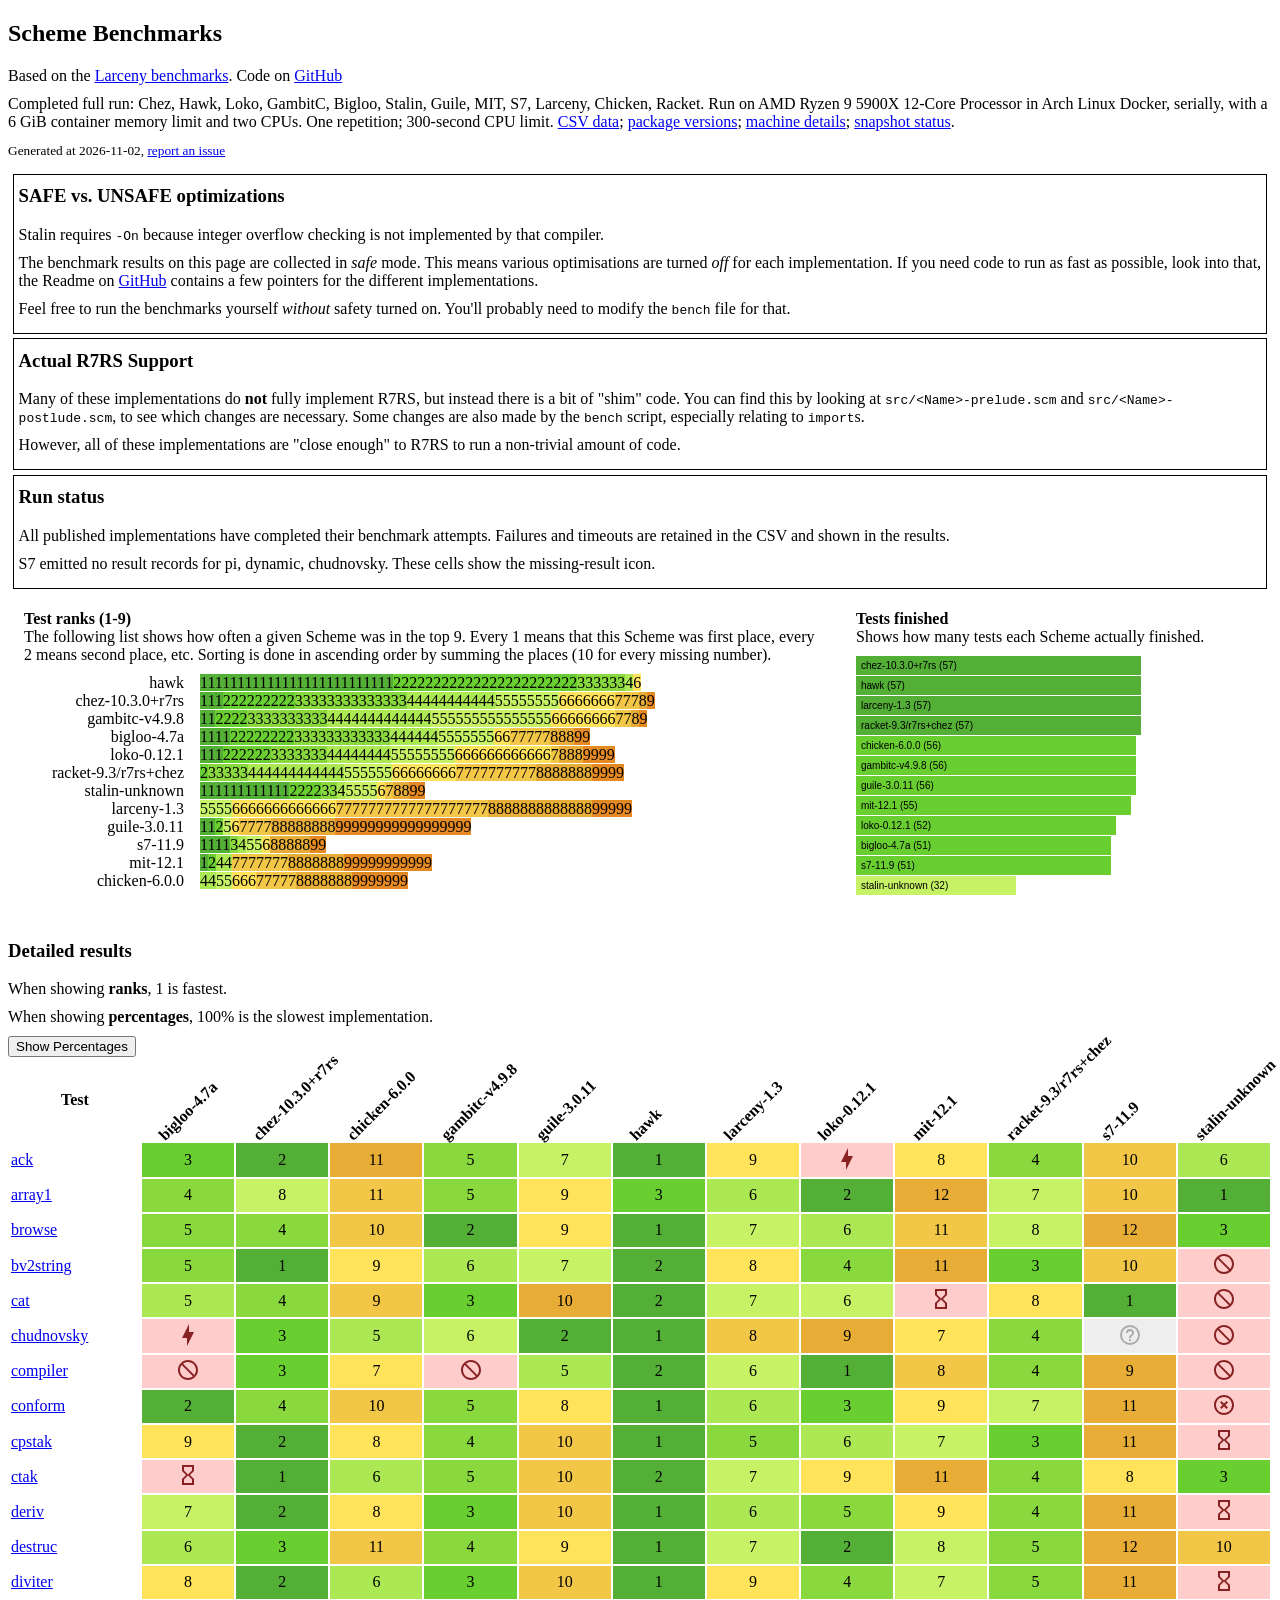
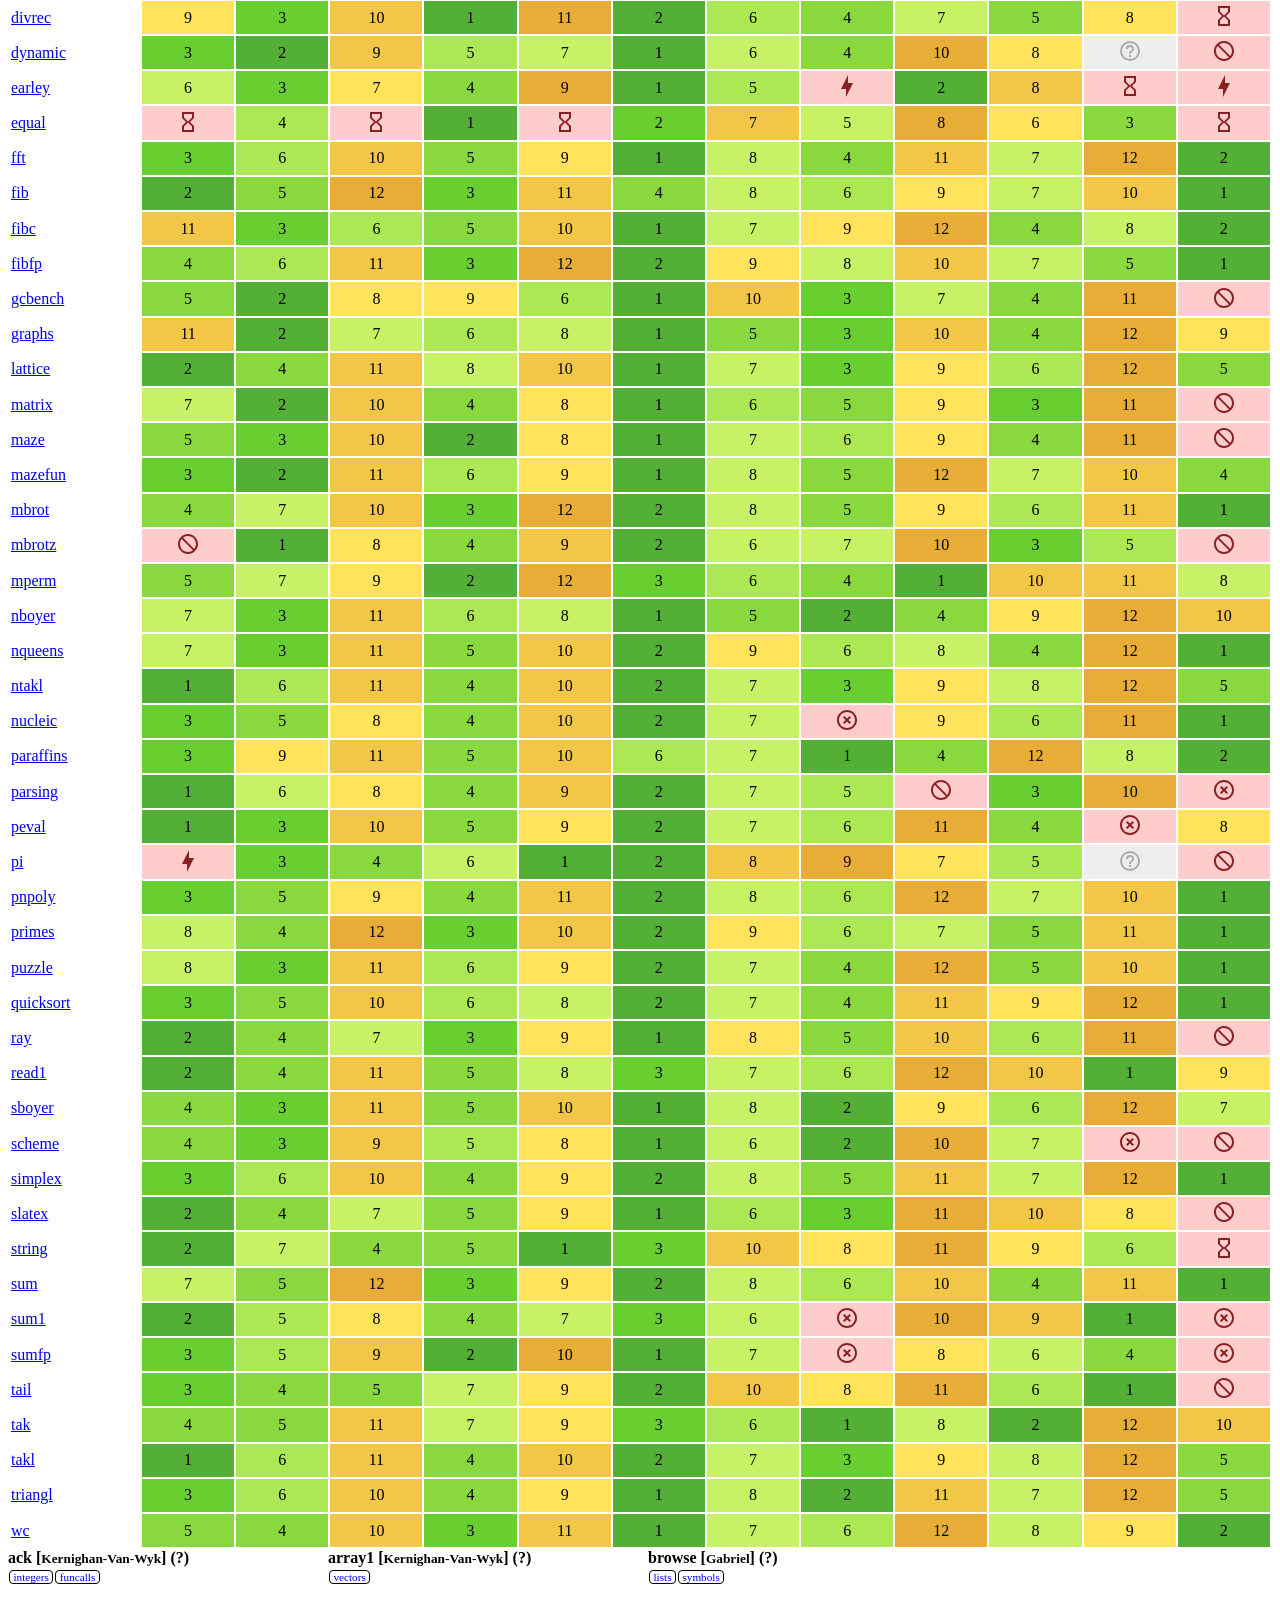
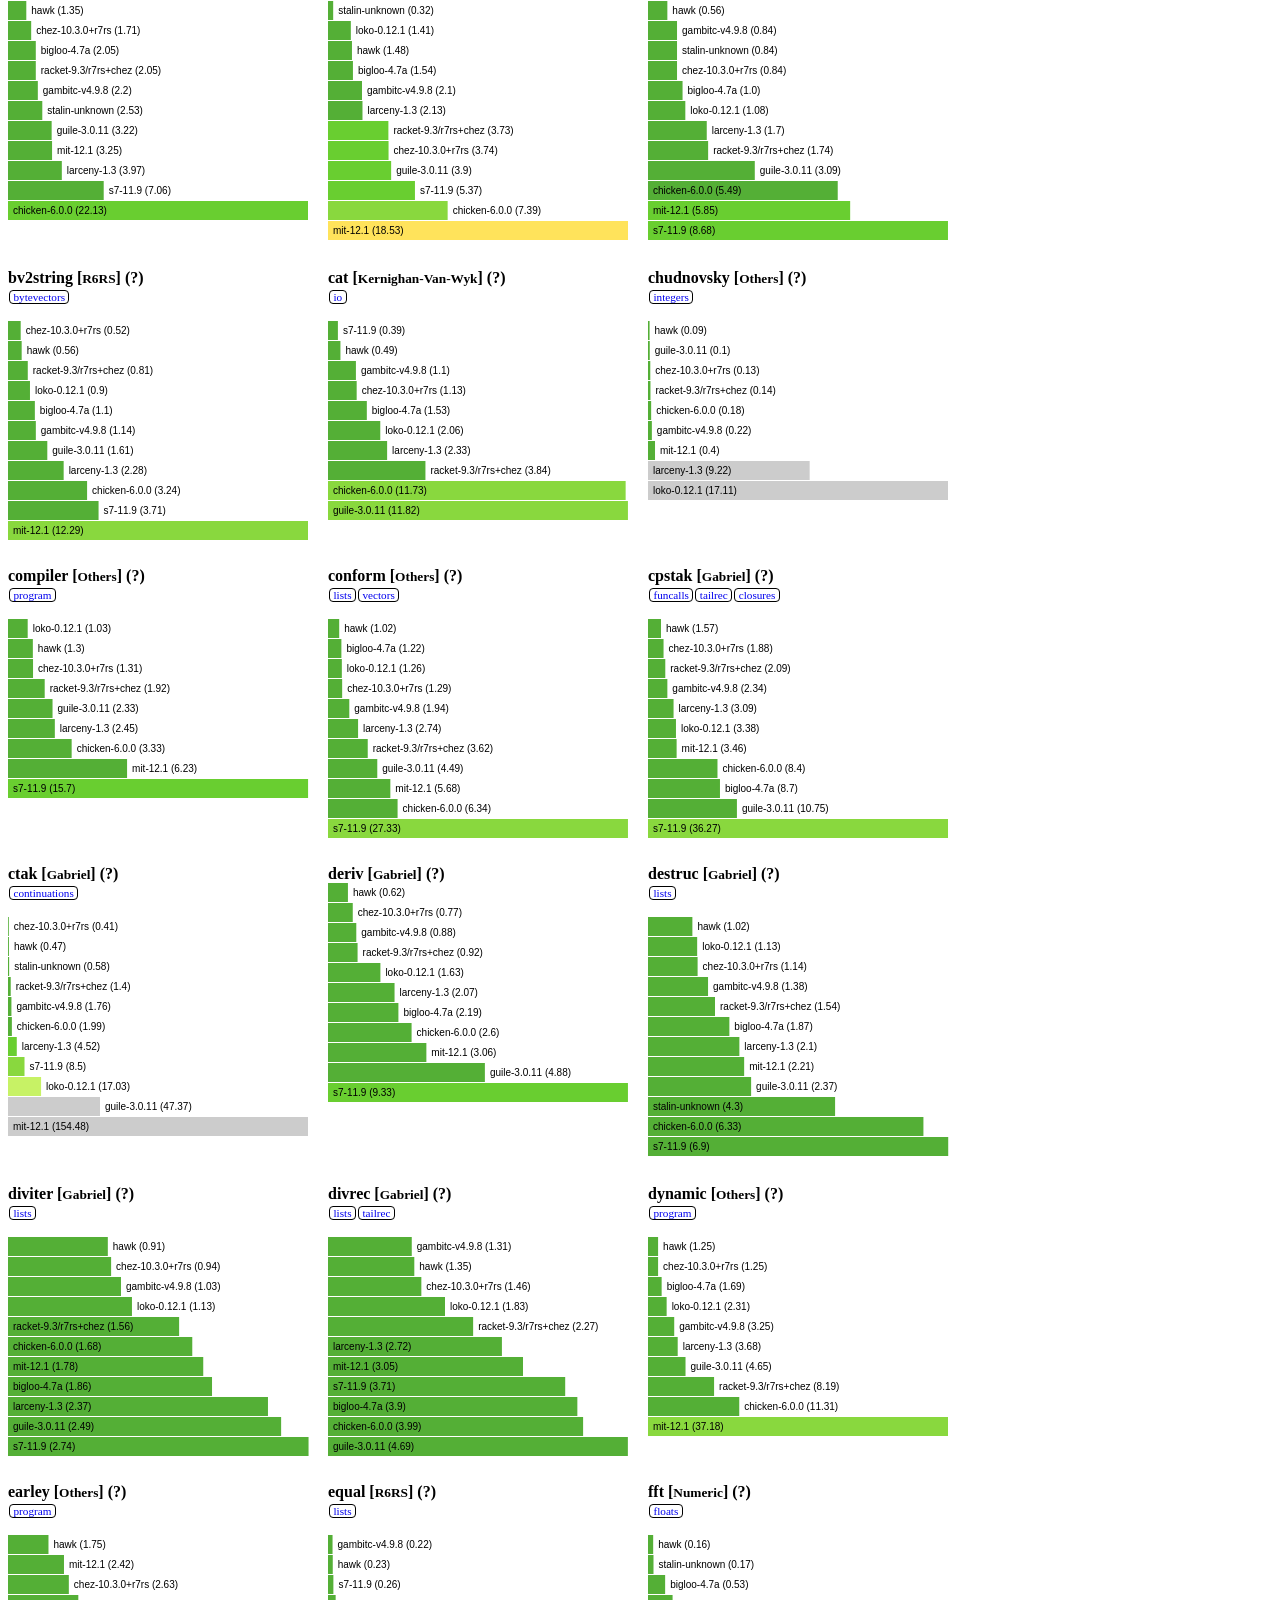
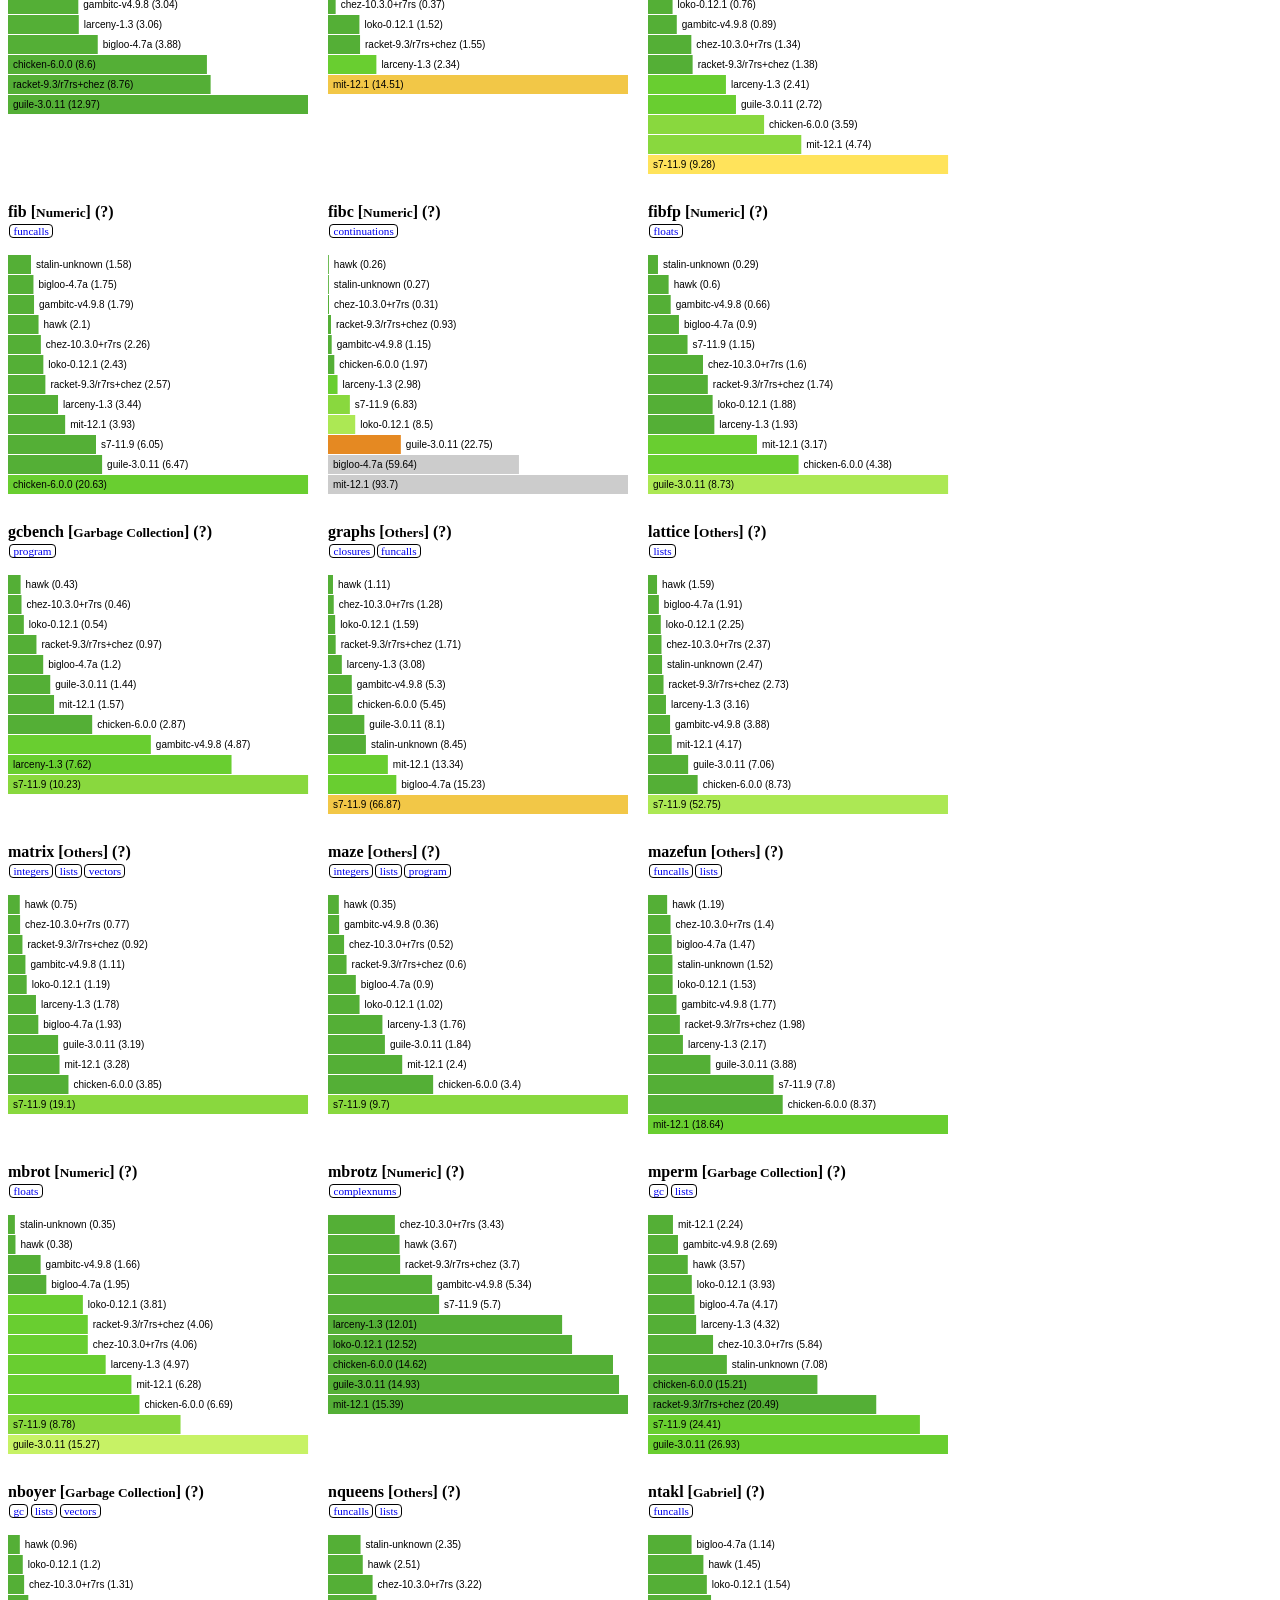
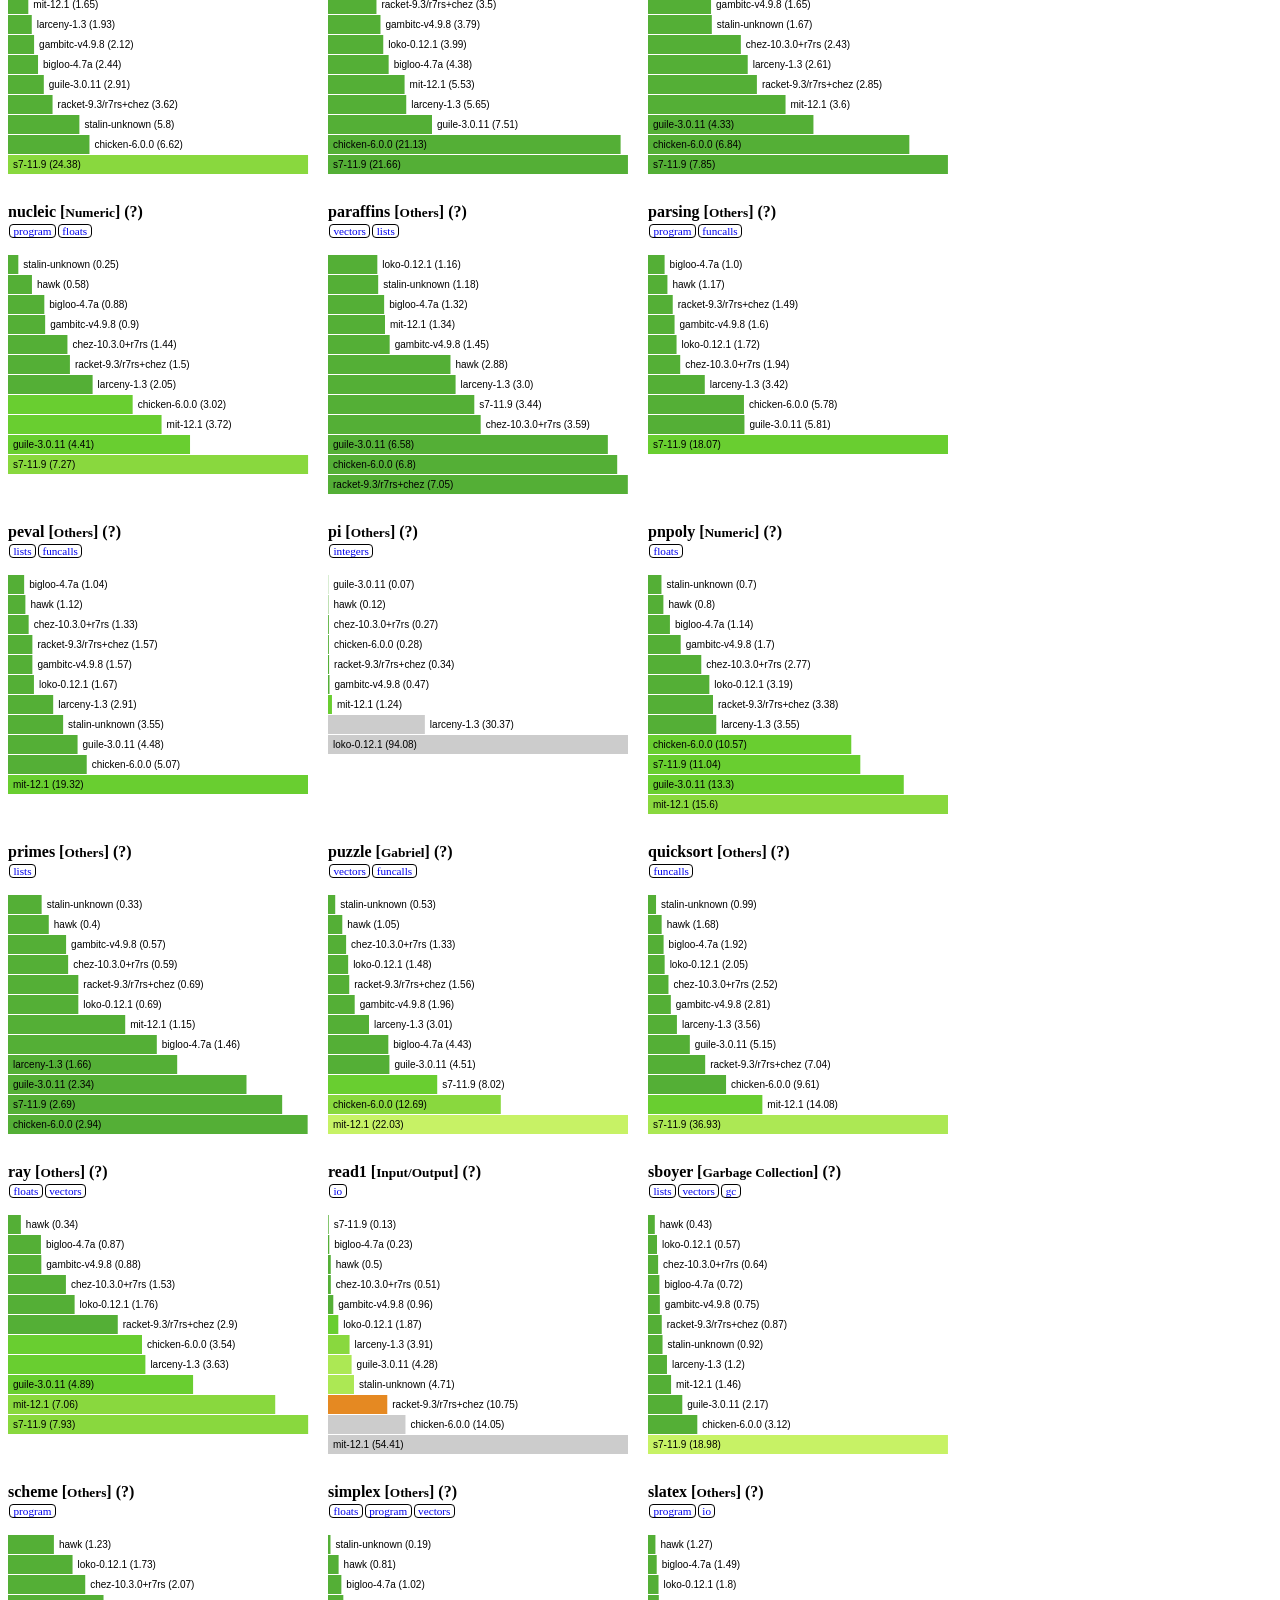
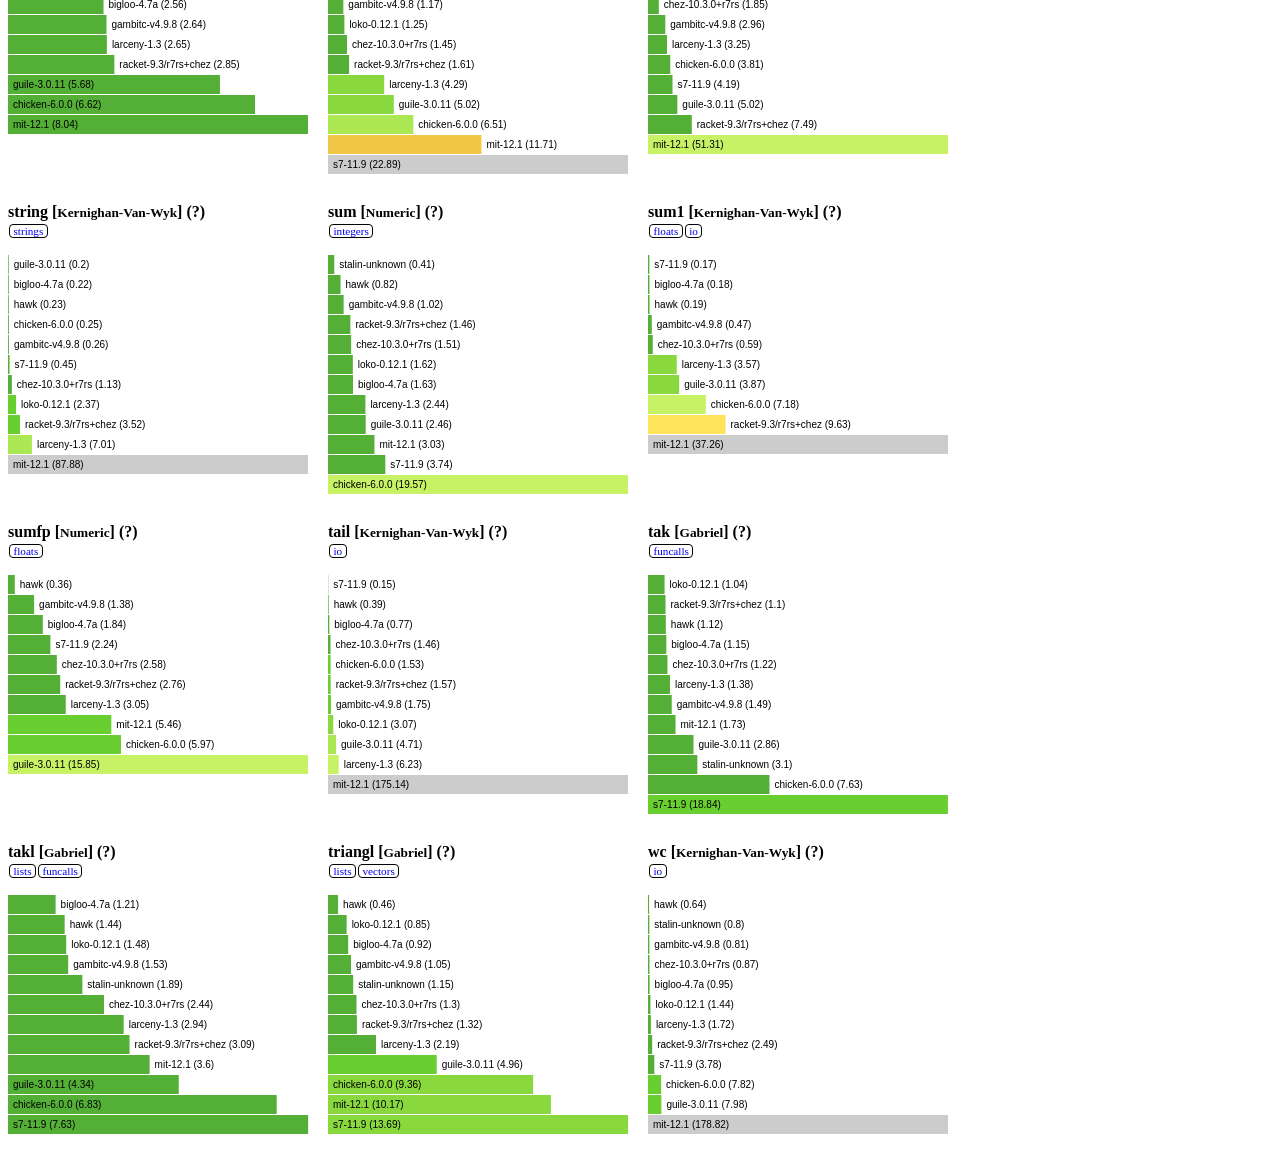
==== index.html @ 6c94815c "Publish twelve-Scheme benchmark results" ====
<!DOCTYPE html>
<html>
<head>
<meta charset="utf-8"/>
<link rel="stylesheet" href="assets/mdi/status-icons.css" type="text/css">
<script>
</script>
<style>
.mdi {
  font-size: 150%;
}
.crashed, .compileerror, .ulimitkilled, .incorrect {
  color: #822;
  background-color: #fcc;
}
.unknown {
  background-color: #eeeeee;
  color: #aaaaaa;
}
th.name {
  width: 8em;
  height: 5em;
}
div.scheme {
  white-space: nowrap;
  text-align: left;
  width: 10em;
  transform-origin: left bottom;
  transform: translate(25px, 35px) rotate(315deg);
}
td.box {
  text-align: center;
  padding: 3px;
  margin: 4px;
  width: 2em;
  min-width: 2em;
  height: 1.7em;
  min-height: 1.7em;
}
table {
  table-layout: fixed;
  width: 100%;
  min-width: 1024px;
}
.sep {
  color: #666;
}
.tags {
  list-style-type: none;
  padding: 0;
  margin: 0;
  margin-bottom: 1em;
}
.tags > li {
  font-size: 70%;
  border: 1px solid black;
  border-radius: 4px;
  display: inline;
  margin: 0.1em;
}
.tags > li:hover {
  background-color: #ddd;
}
.tags > li > a {
  padding: 0.3em;
  text-decoration: none;
}
</style>
</head>
<body>
<h2>Scheme Benchmarks</h3>
<p>Based on the <a href="http://www.larcenists.org/benchmarksGenuineR6Linux.html">Larceny benchmarks</a>. Code on <a href="http://www.github.com/djwatson/r7rs-benchmarks">GitHub</a></p>
<p>Completed full run: Chez, Hawk, Loko, GambitC, Bigloo, Stalin, Guile, MIT, S7, Larceny, Chicken, Racket. Run on AMD Ryzen 9 5900X 12-Core Processor in Arch Linux Docker, serially, with a 6 GiB container memory limit and two CPUs. One repetition; 300-second CPU limit. <a href="all.csv">CSV data</a>; <a href="packages.txt">package versions</a>; <a href="machine.txt">machine details</a>; <a href="status.json">snapshot status</a>.</p>
<p><small>Generated at 2026-11-02, <a href="https://github.com/djwatson/r7rs-benchmarks/issues">report an issue</a></small></p>
<div class="boxed">
<h3>SAFE vs. UNSAFE optimizations</h3><p>Stalin requires <code>-On</code> because integer overflow checking is not implemented by that compiler.</p>
<p>The benchmark results on this page are collected in <em>safe</em> mode. This means various optimisations are turned <em>off</em> for each implementation. If you need code to run as fast as possible, look into that, the Readme on <a href="http://www.github.com/djwatson/r7rs-benchmarks">GitHub</a> contains a few pointers for the different implementations.</p>
<p>Feel free to run the benchmarks yourself <em>without</em> safety turned on. You'll probably need to modify the <code>bench</code> file for that.</p>
</div>
<div class="boxed">
<h3>Actual R7RS Support</h3>
<p>Many of these implementations do <strong>not</strong> fully implement R7RS, but instead there is a bit of "shim" code. You can find this by looking at <code>src/&lt;Name&gt;-prelude.scm</code> and <code>src/&lt;Name&gt;-postlude.scm</code>, to see which changes are necessary. Some changes are also made by the <code>bench</code> script, especially relating to <code>import</code>s.</p>
<p>However, all of these implementations are "close enough" to R7RS to run a non-trivial amount of code.</p>
</div>
<div class="boxed">
<h3>Run status</h3><p>All published implementations have completed their benchmark attempts. Failures and timeouts are retained in the CSV and shown in the results.</p><p>S7 emitted no result records for pi, dynamic, chudnovsky. These cells show the missing-result icon.</p></div>
<style>
.boxed {
  margin: 0.3em;
  padding: 0.3em;
  border: 1px solid black;
}
.boxed > h3 {
  margin-top: 0.3em;
}
p { margin: 0; }
[hidden] { display: none !important; }
.tags a[aria-current] { font-weight: bold; }
div.testrun {
  display: block;
}
div.testruns {
  display: flex;
  flex-direction: row;
  flex-wrap: wrap;
}
.testrun > h4 {
}
h4,h5 {
  padding: 0; margin: 0;
}
.chart rect {
  fill: steelblue;
}
p {
  padding-bottom: 10px;
}
.chart text {
  fill: black;
  font: 10px sans-serif;
//  text-anchor: end;
}
.ranks {
float:left;
padding: 1em;
max-width: 50em;
}
.finished {
float:left;
padding: 1em;
}
.speed-rank {
clear:both;
}
.ranks .name {
display: inline-block;
width: 10em;
text-align: right;
margin-right: 1em;
}
.rank1 { background-color: #54af36; }
.rank2 { background-color: #69ce30; }
.rank3 { background-color: #89d83e; }
.rank4 { background-color: #ace854; }
.rank5 { background-color: #c7f265; }
.rank6 { background-color: #ffe35b; }
.rank7 { background-color: #f2c747; }
.rank8 { background-color: #e8ad37; }
.rank9 { background-color: #e58922; }

</style><div class="ranks"><h4>Test ranks (1-9)</h4><p>The following list shows how often a given Scheme was in the top 9. Every 1 means that this Scheme was first place, every 2 means second place, etc. Sorting is done in ascending order by summing the places (10 for every missing number).</p><div><span class="name">hawk</span><span><span class="rank1">1</span><span class="rank1">1</span><span class="rank1">1</span><span class="rank1">1</span><span class="rank1">1</span><span class="rank1">1</span><span class="rank1">1</span><span class="rank1">1</span><span class="rank1">1</span><span class="rank1">1</span><span class="rank1">1</span><span class="rank1">1</span><span class="rank1">1</span><span class="rank1">1</span><span class="rank1">1</span><span class="rank1">1</span><span class="rank1">1</span><span class="rank1">1</span><span class="rank1">1</span><span class="rank1">1</span><span class="rank1">1</span><span class="rank1">1</span><span class="rank1">1</span><span class="rank1">1</span><span class="rank1">1</span><span class="rank1">1</span><span class="rank2">2</span><span class="rank2">2</span><span class="rank2">2</span><span class="rank2">2</span><span class="rank2">2</span><span class="rank2">2</span><span class="rank2">2</span><span class="rank2">2</span><span class="rank2">2</span><span class="rank2">2</span><span class="rank2">2</span><span class="rank2">2</span><span class="rank2">2</span><span class="rank2">2</span><span class="rank2">2</span><span class="rank2">2</span><span class="rank2">2</span><span class="rank2">2</span><span class="rank2">2</span><span class="rank2">2</span><span class="rank2">2</span><span class="rank2">2</span><span class="rank2">2</span><span class="rank3">3</span><span class="rank3">3</span><span class="rank3">3</span><span class="rank3">3</span><span class="rank3">3</span><span class="rank3">3</span><span class="rank4">4</span><span class="rank6">6</span></span></div><div><span class="name">chez-10.3.0+r7rs</span><span><span class="rank1">1</span><span class="rank1">1</span><span class="rank1">1</span><span class="rank2">2</span><span class="rank2">2</span><span class="rank2">2</span><span class="rank2">2</span><span class="rank2">2</span><span class="rank2">2</span><span class="rank2">2</span><span class="rank2">2</span><span class="rank2">2</span><span class="rank3">3</span><span class="rank3">3</span><span class="rank3">3</span><span class="rank3">3</span><span class="rank3">3</span><span class="rank3">3</span><span class="rank3">3</span><span class="rank3">3</span><span class="rank3">3</span><span class="rank3">3</span><span class="rank3">3</span><span class="rank3">3</span><span class="rank3">3</span><span class="rank3">3</span><span class="rank4">4</span><span class="rank4">4</span><span class="rank4">4</span><span class="rank4">4</span><span class="rank4">4</span><span class="rank4">4</span><span class="rank4">4</span><span class="rank4">4</span><span class="rank4">4</span><span class="rank4">4</span><span class="rank4">4</span><span class="rank5">5</span><span class="rank5">5</span><span class="rank5">5</span><span class="rank5">5</span><span class="rank5">5</span><span class="rank5">5</span><span class="rank5">5</span><span class="rank5">5</span><span class="rank6">6</span><span class="rank6">6</span><span class="rank6">6</span><span class="rank6">6</span><span class="rank6">6</span><span class="rank6">6</span><span class="rank6">6</span><span class="rank7">7</span><span class="rank7">7</span><span class="rank7">7</span><span class="rank8">8</span><span class="rank9">9</span></span></div><div><span class="name">gambitc-v4.9.8</span><span><span class="rank1">1</span><span class="rank1">1</span><span class="rank2">2</span><span class="rank2">2</span><span class="rank2">2</span><span class="rank2">2</span><span class="rank3">3</span><span class="rank3">3</span><span class="rank3">3</span><span class="rank3">3</span><span class="rank3">3</span><span class="rank3">3</span><span class="rank3">3</span><span class="rank3">3</span><span class="rank3">3</span><span class="rank3">3</span><span class="rank4">4</span><span class="rank4">4</span><span class="rank4">4</span><span class="rank4">4</span><span class="rank4">4</span><span class="rank4">4</span><span class="rank4">4</span><span class="rank4">4</span><span class="rank4">4</span><span class="rank4">4</span><span class="rank4">4</span><span class="rank4">4</span><span class="rank4">4</span><span class="rank5">5</span><span class="rank5">5</span><span class="rank5">5</span><span class="rank5">5</span><span class="rank5">5</span><span class="rank5">5</span><span class="rank5">5</span><span class="rank5">5</span><span class="rank5">5</span><span class="rank5">5</span><span class="rank5">5</span><span class="rank5">5</span><span class="rank5">5</span><span class="rank5">5</span><span class="rank5">5</span><span class="rank6">6</span><span class="rank6">6</span><span class="rank6">6</span><span class="rank6">6</span><span class="rank6">6</span><span class="rank6">6</span><span class="rank6">6</span><span class="rank6">6</span><span class="rank7">7</span><span class="rank7">7</span><span class="rank8">8</span><span class="rank9">9</span></span></div><div><span class="name">bigloo-4.7a</span><span><span class="rank1">1</span><span class="rank1">1</span><span class="rank1">1</span><span class="rank1">1</span><span class="rank2">2</span><span class="rank2">2</span><span class="rank2">2</span><span class="rank2">2</span><span class="rank2">2</span><span class="rank2">2</span><span class="rank2">2</span><span class="rank2">2</span><span class="rank3">3</span><span class="rank3">3</span><span class="rank3">3</span><span class="rank3">3</span><span class="rank3">3</span><span class="rank3">3</span><span class="rank3">3</span><span class="rank3">3</span><span class="rank3">3</span><span class="rank3">3</span><span class="rank3">3</span><span class="rank3">3</span><span class="rank4">4</span><span class="rank4">4</span><span class="rank4">4</span><span class="rank4">4</span><span class="rank4">4</span><span class="rank4">4</span><span class="rank5">5</span><span class="rank5">5</span><span class="rank5">5</span><span class="rank5">5</span><span class="rank5">5</span><span class="rank5">5</span><span class="rank5">5</span><span class="rank6">6</span><span class="rank6">6</span><span class="rank7">7</span><span class="rank7">7</span><span class="rank7">7</span><span class="rank7">7</span><span class="rank7">7</span><span class="rank8">8</span><span class="rank8">8</span><span class="rank8">8</span><span class="rank9">9</span><span class="rank9">9</span></span></div><div><span class="name">loko-0.12.1</span><span><span class="rank1">1</span><span class="rank1">1</span><span class="rank1">1</span><span class="rank2">2</span><span class="rank2">2</span><span class="rank2">2</span><span class="rank2">2</span><span class="rank2">2</span><span class="rank2">2</span><span class="rank3">3</span><span class="rank3">3</span><span class="rank3">3</span><span class="rank3">3</span><span class="rank3">3</span><span class="rank3">3</span><span class="rank3">3</span><span class="rank4">4</span><span class="rank4">4</span><span class="rank4">4</span><span class="rank4">4</span><span class="rank4">4</span><span class="rank4">4</span><span class="rank4">4</span><span class="rank4">4</span><span class="rank5">5</span><span class="rank5">5</span><span class="rank5">5</span><span class="rank5">5</span><span class="rank5">5</span><span class="rank5">5</span><span class="rank5">5</span><span class="rank5">5</span><span class="rank6">6</span><span class="rank6">6</span><span class="rank6">6</span><span class="rank6">6</span><span class="rank6">6</span><span class="rank6">6</span><span class="rank6">6</span><span class="rank6">6</span><span class="rank6">6</span><span class="rank6">6</span><span class="rank6">6</span><span class="rank6">6</span><span class="rank7">7</span><span class="rank8">8</span><span class="rank8">8</span><span class="rank8">8</span><span class="rank9">9</span><span class="rank9">9</span><span class="rank9">9</span><span class="rank9">9</span></span></div><div><span class="name">racket-9.3/r7rs+chez</span><span><span class="rank2">2</span><span class="rank3">3</span><span class="rank3">3</span><span class="rank3">3</span><span class="rank3">3</span><span class="rank3">3</span><span class="rank4">4</span><span class="rank4">4</span><span class="rank4">4</span><span class="rank4">4</span><span class="rank4">4</span><span class="rank4">4</span><span class="rank4">4</span><span class="rank4">4</span><span class="rank4">4</span><span class="rank4">4</span><span class="rank4">4</span><span class="rank4">4</span><span class="rank5">5</span><span class="rank5">5</span><span class="rank5">5</span><span class="rank5">5</span><span class="rank5">5</span><span class="rank5">5</span><span class="rank6">6</span><span class="rank6">6</span><span class="rank6">6</span><span class="rank6">6</span><span class="rank6">6</span><span class="rank6">6</span><span class="rank6">6</span><span class="rank6">6</span><span class="rank7">7</span><span class="rank7">7</span><span class="rank7">7</span><span class="rank7">7</span><span class="rank7">7</span><span class="rank7">7</span><span class="rank7">7</span><span class="rank7">7</span><span class="rank7">7</span><span class="rank7">7</span><span class="rank8">8</span><span class="rank8">8</span><span class="rank8">8</span><span class="rank8">8</span><span class="rank8">8</span><span class="rank8">8</span><span class="rank8">8</span><span class="rank9">9</span><span class="rank9">9</span><span class="rank9">9</span><span class="rank9">9</span></span></div><div><span class="name">stalin-unknown</span><span><span class="rank1">1</span><span class="rank1">1</span><span class="rank1">1</span><span class="rank1">1</span><span class="rank1">1</span><span class="rank1">1</span><span class="rank1">1</span><span class="rank1">1</span><span class="rank1">1</span><span class="rank1">1</span><span class="rank1">1</span><span class="rank1">1</span><span class="rank2">2</span><span class="rank2">2</span><span class="rank2">2</span><span class="rank2">2</span><span class="rank3">3</span><span class="rank3">3</span><span class="rank4">4</span><span class="rank5">5</span><span class="rank5">5</span><span class="rank5">5</span><span class="rank5">5</span><span class="rank6">6</span><span class="rank7">7</span><span class="rank8">8</span><span class="rank8">8</span><span class="rank9">9</span><span class="rank9">9</span></span></div><div><span class="name">larceny-1.3</span><span><span class="rank5">5</span><span class="rank5">5</span><span class="rank5">5</span><span class="rank5">5</span><span class="rank6">6</span><span class="rank6">6</span><span class="rank6">6</span><span class="rank6">6</span><span class="rank6">6</span><span class="rank6">6</span><span class="rank6">6</span><span class="rank6">6</span><span class="rank6">6</span><span class="rank6">6</span><span class="rank6">6</span><span class="rank6">6</span><span class="rank6">6</span><span class="rank7">7</span><span class="rank7">7</span><span class="rank7">7</span><span class="rank7">7</span><span class="rank7">7</span><span class="rank7">7</span><span class="rank7">7</span><span class="rank7">7</span><span class="rank7">7</span><span class="rank7">7</span><span class="rank7">7</span><span class="rank7">7</span><span class="rank7">7</span><span class="rank7">7</span><span class="rank7">7</span><span class="rank7">7</span><span class="rank7">7</span><span class="rank7">7</span><span class="rank7">7</span><span class="rank8">8</span><span class="rank8">8</span><span class="rank8">8</span><span class="rank8">8</span><span class="rank8">8</span><span class="rank8">8</span><span class="rank8">8</span><span class="rank8">8</span><span class="rank8">8</span><span class="rank8">8</span><span class="rank8">8</span><span class="rank8">8</span><span class="rank8">8</span><span class="rank9">9</span><span class="rank9">9</span><span class="rank9">9</span><span class="rank9">9</span><span class="rank9">9</span></span></div><div><span class="name">guile-3.0.11</span><span><span class="rank1">1</span><span class="rank1">1</span><span class="rank2">2</span><span class="rank5">5</span><span class="rank6">6</span><span class="rank7">7</span><span class="rank7">7</span><span class="rank7">7</span><span class="rank7">7</span><span class="rank8">8</span><span class="rank8">8</span><span class="rank8">8</span><span class="rank8">8</span><span class="rank8">8</span><span class="rank8">8</span><span class="rank8">8</span><span class="rank8">8</span><span class="rank9">9</span><span class="rank9">9</span><span class="rank9">9</span><span class="rank9">9</span><span class="rank9">9</span><span class="rank9">9</span><span class="rank9">9</span><span class="rank9">9</span><span class="rank9">9</span><span class="rank9">9</span><span class="rank9">9</span><span class="rank9">9</span><span class="rank9">9</span><span class="rank9">9</span><span class="rank9">9</span><span class="rank9">9</span><span class="rank9">9</span></span></div><div><span class="name">s7-11.9</span><span><span class="rank1">1</span><span class="rank1">1</span><span class="rank1">1</span><span class="rank1">1</span><span class="rank3">3</span><span class="rank4">4</span><span class="rank5">5</span><span class="rank5">5</span><span class="rank6">6</span><span class="rank8">8</span><span class="rank8">8</span><span class="rank8">8</span><span class="rank8">8</span><span class="rank8">8</span><span class="rank9">9</span><span class="rank9">9</span></span></div><div><span class="name">mit-12.1</span><span><span class="rank1">1</span><span class="rank2">2</span><span class="rank4">4</span><span class="rank4">4</span><span class="rank7">7</span><span class="rank7">7</span><span class="rank7">7</span><span class="rank7">7</span><span class="rank7">7</span><span class="rank7">7</span><span class="rank7">7</span><span class="rank8">8</span><span class="rank8">8</span><span class="rank8">8</span><span class="rank8">8</span><span class="rank8">8</span><span class="rank8">8</span><span class="rank8">8</span><span class="rank9">9</span><span class="rank9">9</span><span class="rank9">9</span><span class="rank9">9</span><span class="rank9">9</span><span class="rank9">9</span><span class="rank9">9</span><span class="rank9">9</span><span class="rank9">9</span><span class="rank9">9</span><span class="rank9">9</span></span></div><div><span class="name">chicken-6.0.0</span><span><span class="rank4">4</span><span class="rank4">4</span><span class="rank5">5</span><span class="rank5">5</span><span class="rank6">6</span><span class="rank6">6</span><span class="rank6">6</span><span class="rank7">7</span><span class="rank7">7</span><span class="rank7">7</span><span class="rank7">7</span><span class="rank7">7</span><span class="rank8">8</span><span class="rank8">8</span><span class="rank8">8</span><span class="rank8">8</span><span class="rank8">8</span><span class="rank8">8</span><span class="rank8">8</span><span class="rank9">9</span><span class="rank9">9</span><span class="rank9">9</span><span class="rank9">9</span><span class="rank9">9</span><span class="rank9">9</span><span class="rank9">9</span></span></div></div><div class="finished"><h4>Tests finished</h4><p>Shows how many tests each Scheme actually finished.</p><svg class="chart" width="300" height="264"><g transform="translate(0,0)"><rect width="285" height="19" style="fill:#54af36"></rect><text x="5" y="9.5" dy=".35em">chez-10.3.0+r7rs (57)</text></g><g transform="translate(0,20)"><rect width="285" height="19" style="fill:#54af36"></rect><text x="5" y="9.5" dy=".35em">hawk (57)</text></g><g transform="translate(0,40)"><rect width="285" height="19" style="fill:#54af36"></rect><text x="5" y="9.5" dy=".35em">larceny-1.3 (57)</text></g><g transform="translate(0,60)"><rect width="285" height="19" style="fill:#54af36"></rect><text x="5" y="9.5" dy=".35em">racket-9.3/r7rs+chez (57)</text></g><g transform="translate(0,80)"><rect width="280" height="19" style="fill:#69ce30"></rect><text x="5" y="9.5" dy=".35em">chicken-6.0.0 (56)</text></g><g transform="translate(0,100)"><rect width="280" height="19" style="fill:#69ce30"></rect><text x="5" y="9.5" dy=".35em">gambitc-v4.9.8 (56)</text></g><g transform="translate(0,120)"><rect width="280" height="19" style="fill:#69ce30"></rect><text x="5" y="9.5" dy=".35em">guile-3.0.11 (56)</text></g><g transform="translate(0,140)"><rect width="275" height="19" style="fill:#69ce30"></rect><text x="5" y="9.5" dy=".35em">mit-12.1 (55)</text></g><g transform="translate(0,160)"><rect width="260" height="19" style="fill:#69ce30"></rect><text x="5" y="9.5" dy=".35em">loko-0.12.1 (52)</text></g><g transform="translate(0,180)"><rect width="255" height="19" style="fill:#69ce30"></rect><text x="5" y="9.5" dy=".35em">bigloo-4.7a (51)</text></g><g transform="translate(0,200)"><rect width="255" height="19" style="fill:#69ce30"></rect><text x="5" y="9.5" dy=".35em">s7-11.9 (51)</text></g><g transform="translate(0,220)"><rect width="160" height="19" style="fill:#c7f265"></rect><text x="5" y="9.5" dy=".35em">stalin-unknown (32)</text></g></svg></div><div class="speed-rank"><h3>Detailed results</h3><p>When showing <strong>ranks</strong>, 1 is fastest.</p><p>When showing <strong>percentages</strong>, 100% is the slowest implementation.</p><button id="rankpercent">Show Percentages</button><table><thead><tr><th class="name">Test</th><th><div class="scheme"><span title="bigloo-4.7a">bigloo-4.7a</span></div></th><th><div class="scheme"><span title="chez-10.3.0+r7rs">chez-10.3.0+r7rs</span></div></th><th><div class="scheme"><span title="chicken-6.0.0">chicken-6.0.0</span></div></th><th><div class="scheme"><span title="gambitc-v4.9.8">gambitc-v4.9.8</span></div></th><th><div class="scheme"><span title="guile-3.0.11">guile-3.0.11</span></div></th><th><div class="scheme"><span title="hawk">hawk</span></div></th><th><div class="scheme"><span title="larceny-1.3">larceny-1.3</span></div></th><th><div class="scheme"><span title="loko-0.12.1">loko-0.12.1</span></div></th><th><div class="scheme"><span title="mit-12.1">mit-12.1</span></div></th><th><div class="scheme"><span title="racket-9.3/r7rs+chez">racket-9.3/r7rs+chez</span></div></th><th><div class="scheme"><span title="s7-11.9">s7-11.9</span></div></th><th><div class="scheme"><span title="stalin-unknown">stalin-unknown</span></div></th></tr></thead><tbody><tr data-tags="integers funcalls"><td><a href="#ack">ack</a></td><td class="box" style="background-color: #69ce30;" title="bigloo-4.7a in test ack&amp;#10;rank 3&amp;#10;9.3% of slowest&amp;#10;151.5% of fastest"><span class="rank">3</span><span class="percent" style="display: none;">9.3%</span>
</td><td class="box" style="background-color: #54af36;" title="chez-10.3.0+r7rs in test ack&amp;#10;rank 2&amp;#10;7.7% of slowest&amp;#10;126.8% of fastest"><span class="rank">2</span><span class="percent" style="display: none;">7.7%</span>
</td><td class="box" style="background-color: #e8ad37;" title="chicken-6.0.0 in test ack&amp;#10;rank 11&amp;#10;100.0% of slowest&amp;#10;1636.6% of fastest"><span class="rank">11</span><span class="percent" style="display: none;">100.0%</span>
</td><td class="box" style="background-color: #89d83e;" title="gambitc-v4.9.8 in test ack&amp;#10;rank 5&amp;#10;9.9% of slowest&amp;#10;162.7% of fastest"><span class="rank">5</span><span class="percent" style="display: none;">9.9%</span>
</td><td class="box" style="background-color: #c7f265;" title="guile-3.0.11 in test ack&amp;#10;rank 7&amp;#10;14.5% of slowest&amp;#10;237.9% of fastest"><span class="rank">7</span><span class="percent" style="display: none;">14.5%</span>
</td><td class="box" style="background-color: #54af36;" title="hawk in test ack&amp;#10;rank 1&amp;#10;6.1% of slowest&amp;#10;100.0% of fastest"><span class="rank">1</span><span class="percent" style="display: none;">6.1%</span>
</td><td class="box" style="background-color: #ffe35b;" title="larceny-1.3 in test ack&amp;#10;rank 9&amp;#10;17.9% of slowest&amp;#10;293.3% of fastest"><span class="rank">9</span><span class="percent" style="display: none;">17.9%</span>
</td><td class="box crashed" title="crashed while running"><span title="crashed while running"><i class="mdi mdi-lightning-bolt"></i></span></td><td class="box" style="background-color: #ffe35b;" title="mit-12.1 in test ack&amp;#10;rank 8&amp;#10;14.7% of slowest&amp;#10;240.3% of fastest"><span class="rank">8</span><span class="percent" style="display: none;">14.7%</span>
</td><td class="box" style="background-color: #89d83e;" title="racket-9.3/r7rs+chez in test ack&amp;#10;rank 4&amp;#10;9.3% of slowest&amp;#10;151.6% of fastest"><span class="rank">4</span><span class="percent" style="display: none;">9.3%</span>
</td><td class="box" style="background-color: #f2c747;" title="s7-11.9 in test ack&amp;#10;rank 10&amp;#10;31.9% of slowest&amp;#10;521.7% of fastest"><span class="rank">10</span><span class="percent" style="display: none;">31.9%</span>
</td><td class="box" style="background-color: #ace854;" title="stalin-unknown in test ack&amp;#10;rank 6&amp;#10;11.4% of slowest&amp;#10;187.0% of fastest"><span class="rank">6</span><span class="percent" style="display: none;">11.4%</span>
</td>
</tr><tr data-tags="vectors"><td><a href="#array1">array1</a></td><td class="box" style="background-color: #89d83e;" title="bigloo-4.7a in test array1&amp;#10;rank 4&amp;#10;8.3% of slowest&amp;#10;480.5% of fastest"><span class="rank">4</span><span class="percent" style="display: none;">8.3%</span>
</td><td class="box" style="background-color: #c7f265;" title="chez-10.3.0+r7rs in test array1&amp;#10;rank 8&amp;#10;20.2% of slowest&amp;#10;1167.4% of fastest"><span class="rank">8</span><span class="percent" style="display: none;">20.2%</span>
</td><td class="box" style="background-color: #f2c747;" title="chicken-6.0.0 in test array1&amp;#10;rank 11&amp;#10;39.9% of slowest&amp;#10;2306.6% of fastest"><span class="rank">11</span><span class="percent" style="display: none;">39.9%</span>
</td><td class="box" style="background-color: #89d83e;" title="gambitc-v4.9.8 in test array1&amp;#10;rank 5&amp;#10;11.3% of slowest&amp;#10;656.1% of fastest"><span class="rank">5</span><span class="percent" style="display: none;">11.3%</span>
</td><td class="box" style="background-color: #ffe35b;" title="guile-3.0.11 in test array1&amp;#10;rank 9&amp;#10;21.0% of slowest&amp;#10;1216.7% of fastest"><span class="rank">9</span><span class="percent" style="display: none;">21.0%</span>
</td><td class="box" style="background-color: #69ce30;" title="hawk in test array1&amp;#10;rank 3&amp;#10;8.0% of slowest&amp;#10;461.0% of fastest"><span class="rank">3</span><span class="percent" style="display: none;">8.0%</span>
</td><td class="box" style="background-color: #ace854;" title="larceny-1.3 in test array1&amp;#10;rank 6&amp;#10;11.5% of slowest&amp;#10;664.6% of fastest"><span class="rank">6</span><span class="percent" style="display: none;">11.5%</span>
</td><td class="box" style="background-color: #54af36;" title="loko-0.12.1 in test array1&amp;#10;rank 2&amp;#10;7.6% of slowest&amp;#10;440.2% of fastest"><span class="rank">2</span><span class="percent" style="display: none;">7.6%</span>
</td><td class="box" style="background-color: #e8ad37;" title="mit-12.1 in test array1&amp;#10;rank 12&amp;#10;100.0% of slowest&amp;#10;5785.0% of fastest"><span class="rank">12</span><span class="percent" style="display: none;">100.0%</span>
</td><td class="box" style="background-color: #c7f265;" title="racket-9.3/r7rs+chez in test array1&amp;#10;rank 7&amp;#10;20.2% of slowest&amp;#10;1165.7% of fastest"><span class="rank">7</span><span class="percent" style="display: none;">20.2%</span>
</td><td class="box" style="background-color: #f2c747;" title="s7-11.9 in test array1&amp;#10;rank 10&amp;#10;29.0% of slowest&amp;#10;1677.4% of fastest"><span class="rank">10</span><span class="percent" style="display: none;">29.0%</span>
</td><td class="box" style="background-color: #54af36;" title="stalin-unknown in test array1&amp;#10;rank 1&amp;#10;1.7% of slowest&amp;#10;100.0% of fastest"><span class="rank">1</span><span class="percent" style="display: none;">1.7%</span>
</td>
</tr><tr data-tags="lists symbols"><td><a href="#browse">browse</a></td><td class="box" style="background-color: #89d83e;" title="bigloo-4.7a in test browse&amp;#10;rank 5&amp;#10;11.5% of slowest&amp;#10;179.5% of fastest"><span class="rank">5</span><span class="percent" style="display: none;">11.5%</span>
</td><td class="box" style="background-color: #89d83e;" title="chez-10.3.0+r7rs in test browse&amp;#10;rank 4&amp;#10;9.7% of slowest&amp;#10;151.7% of fastest"><span class="rank">4</span><span class="percent" style="display: none;">9.7%</span>
</td><td class="box" style="background-color: #f2c747;" title="chicken-6.0.0 in test browse&amp;#10;rank 10&amp;#10;63.3% of slowest&amp;#10;989.0% of fastest"><span class="rank">10</span><span class="percent" style="display: none;">63.3%</span>
</td><td class="box" style="background-color: #54af36;" title="gambitc-v4.9.8 in test browse&amp;#10;rank 2&amp;#10;9.7% of slowest&amp;#10;150.9% of fastest"><span class="rank">2</span><span class="percent" style="display: none;">9.7%</span>
</td><td class="box" style="background-color: #ffe35b;" title="guile-3.0.11 in test browse&amp;#10;rank 9&amp;#10;35.6% of slowest&amp;#10;556.4% of fastest"><span class="rank">9</span><span class="percent" style="display: none;">35.6%</span>
</td><td class="box" style="background-color: #54af36;" title="hawk in test browse&amp;#10;rank 1&amp;#10;6.4% of slowest&amp;#10;100.0% of fastest"><span class="rank">1</span><span class="percent" style="display: none;">6.4%</span>
</td><td class="box" style="background-color: #c7f265;" title="larceny-1.3 in test browse&amp;#10;rank 7&amp;#10;19.5% of slowest&amp;#10;305.5% of fastest"><span class="rank">7</span><span class="percent" style="display: none;">19.5%</span>
</td><td class="box" style="background-color: #ace854;" title="loko-0.12.1 in test browse&amp;#10;rank 6&amp;#10;12.5% of slowest&amp;#10;194.7% of fastest"><span class="rank">6</span><span class="percent" style="display: none;">12.5%</span>
</td><td class="box" style="background-color: #f2c747;" title="mit-12.1 in test browse&amp;#10;rank 11&amp;#10;67.4% of slowest&amp;#10;1053.5% of fastest"><span class="rank">11</span><span class="percent" style="display: none;">67.4%</span>
</td><td class="box" style="background-color: #c7f265;" title="racket-9.3/r7rs+chez in test browse&amp;#10;rank 8&amp;#10;20.0% of slowest&amp;#10;313.0% of fastest"><span class="rank">8</span><span class="percent" style="display: none;">20.0%</span>
</td><td class="box" style="background-color: #e8ad37;" title="s7-11.9 in test browse&amp;#10;rank 12&amp;#10;100.0% of slowest&amp;#10;1563.3% of fastest"><span class="rank">12</span><span class="percent" style="display: none;">100.0%</span>
</td><td class="box" style="background-color: #69ce30;" title="stalin-unknown in test browse&amp;#10;rank 3&amp;#10;9.7% of slowest&amp;#10;151.3% of fastest"><span class="rank">3</span><span class="percent" style="display: none;">9.7%</span>
</td>
</tr><tr data-tags="bytevectors"><td><a href="#bv2string">bv2string</a></td><td class="box" style="background-color: #89d83e;" title="bigloo-4.7a in test bv2string&amp;#10;rank 5&amp;#10;9.0% of slowest&amp;#10;210.1% of fastest"><span class="rank">5</span><span class="percent" style="display: none;">9.0%</span>
</td><td class="box" style="background-color: #54af36;" title="chez-10.3.0+r7rs in test bv2string&amp;#10;rank 1&amp;#10;4.3% of slowest&amp;#10;100.0% of fastest"><span class="rank">1</span><span class="percent" style="display: none;">4.3%</span>
</td><td class="box" style="background-color: #ffe35b;" title="chicken-6.0.0 in test bv2string&amp;#10;rank 9&amp;#10;26.4% of slowest&amp;#10;618.9% of fastest"><span class="rank">9</span><span class="percent" style="display: none;">26.4%</span>
</td><td class="box" style="background-color: #ace854;" title="gambitc-v4.9.8 in test bv2string&amp;#10;rank 6&amp;#10;9.3% of slowest&amp;#10;218.3% of fastest"><span class="rank">6</span><span class="percent" style="display: none;">9.3%</span>
</td><td class="box" style="background-color: #c7f265;" title="guile-3.0.11 in test bv2string&amp;#10;rank 7&amp;#10;13.1% of slowest&amp;#10;308.1% of fastest"><span class="rank">7</span><span class="percent" style="display: none;">13.1%</span>
</td><td class="box" style="background-color: #54af36;" title="hawk in test bv2string&amp;#10;rank 2&amp;#10;4.6% of slowest&amp;#10;107.0% of fastest"><span class="rank">2</span><span class="percent" style="display: none;">4.6%</span>
</td><td class="box" style="background-color: #ffe35b;" title="larceny-1.3 in test bv2string&amp;#10;rank 8&amp;#10;18.6% of slowest&amp;#10;436.0% of fastest"><span class="rank">8</span><span class="percent" style="display: none;">18.6%</span>
</td><td class="box" style="background-color: #89d83e;" title="loko-0.12.1 in test bv2string&amp;#10;rank 4&amp;#10;7.3% of slowest&amp;#10;171.4% of fastest"><span class="rank">4</span><span class="percent" style="display: none;">7.3%</span>
</td><td class="box" style="background-color: #e8ad37;" title="mit-12.1 in test bv2string&amp;#10;rank 11&amp;#10;100.0% of slowest&amp;#10;2346.3% of fastest"><span class="rank">11</span><span class="percent" style="display: none;">100.0%</span>
</td><td class="box" style="background-color: #69ce30;" title="racket-9.3/r7rs+chez in test bv2string&amp;#10;rank 3&amp;#10;6.6% of slowest&amp;#10;155.2% of fastest"><span class="rank">3</span><span class="percent" style="display: none;">6.6%</span>
</td><td class="box" style="background-color: #f2c747;" title="s7-11.9 in test bv2string&amp;#10;rank 10&amp;#10;30.2% of slowest&amp;#10;708.5% of fastest"><span class="rank">10</span><span class="percent" style="display: none;">30.2%</span>
</td><td class="box compileerror" title="error when compiling"><span title="error when compiling"><i class="mdi mdi-cancel"></i></span></td>
</tr><tr data-tags="io"><td><a href="#cat">cat</a></td><td class="box" style="background-color: #ace854;" title="bigloo-4.7a in test cat&amp;#10;rank 5&amp;#10;12.9% of slowest&amp;#10;387.4% of fastest"><span class="rank">5</span><span class="percent" style="display: none;">12.9%</span>
</td><td class="box" style="background-color: #89d83e;" title="chez-10.3.0+r7rs in test cat&amp;#10;rank 4&amp;#10;9.5% of slowest&amp;#10;285.8% of fastest"><span class="rank">4</span><span class="percent" style="display: none;">9.5%</span>
</td><td class="box" style="background-color: #f2c747;" title="chicken-6.0.0 in test cat&amp;#10;rank 9&amp;#10;99.2% of slowest&amp;#10;2976.2% of fastest"><span class="rank">9</span><span class="percent" style="display: none;">99.2%</span>
</td><td class="box" style="background-color: #69ce30;" title="gambitc-v4.9.8 in test cat&amp;#10;rank 3&amp;#10;9.3% of slowest&amp;#10;279.7% of fastest"><span class="rank">3</span><span class="percent" style="display: none;">9.3%</span>
</td><td class="box" style="background-color: #e8ad37;" title="guile-3.0.11 in test cat&amp;#10;rank 10&amp;#10;100.0% of slowest&amp;#10;3000.8% of fastest"><span class="rank">10</span><span class="percent" style="display: none;">100.0%</span>
</td><td class="box" style="background-color: #54af36;" title="hawk in test cat&amp;#10;rank 2&amp;#10;4.1% of slowest&amp;#10;124.5% of fastest"><span class="rank">2</span><span class="percent" style="display: none;">4.1%</span>
</td><td class="box" style="background-color: #c7f265;" title="larceny-1.3 in test cat&amp;#10;rank 7&amp;#10;19.7% of slowest&amp;#10;590.4% of fastest"><span class="rank">7</span><span class="percent" style="display: none;">19.7%</span>
</td><td class="box" style="background-color: #c7f265;" title="loko-0.12.1 in test cat&amp;#10;rank 6&amp;#10;17.4% of slowest&amp;#10;522.6% of fastest"><span class="rank">6</span><span class="percent" style="display: none;">17.4%</span>
</td><td class="box ulimitkilled" title="killed after time ran out"><span title="killed after time ran out"><i class="mdi mdi-timer-sand-empty"></i></span></td><td class="box" style="background-color: #ffe35b;" title="racket-9.3/r7rs+chez in test cat&amp;#10;rank 8&amp;#10;32.4% of slowest&amp;#10;973.6% of fastest"><span class="rank">8</span><span class="percent" style="display: none;">32.4%</span>
</td><td class="box" style="background-color: #54af36;" title="s7-11.9 in test cat&amp;#10;rank 1&amp;#10;3.3% of slowest&amp;#10;100.0% of fastest"><span class="rank">1</span><span class="percent" style="display: none;">3.3%</span>
</td><td class="box compileerror" title="error when compiling"><span title="error when compiling"><i class="mdi mdi-cancel"></i></span></td>
</tr><tr data-tags="integers"><td><a href="#chudnovsky">chudnovsky</a></td><td class="box crashed" title="crashed while running"><span title="crashed while running"><i class="mdi mdi-lightning-bolt"></i></span></td><td class="box" style="background-color: #69ce30;" title="chez-10.3.0+r7rs in test chudnovsky&amp;#10;rank 3&amp;#10;0.8% of slowest&amp;#10;146.8% of fastest"><span class="rank">3</span><span class="percent" style="display: none;">0.8%</span>
</td><td class="box" style="background-color: #ace854;" title="chicken-6.0.0 in test chudnovsky&amp;#10;rank 5&amp;#10;1.0% of slowest&amp;#10;198.2% of fastest"><span class="rank">5</span><span class="percent" style="display: none;">1.0%</span>
</td><td class="box" style="background-color: #c7f265;" title="gambitc-v4.9.8 in test chudnovsky&amp;#10;rank 6&amp;#10;1.3% of slowest&amp;#10;245.4% of fastest"><span class="rank">6</span><span class="percent" style="display: none;">1.3%</span>
</td><td class="box" style="background-color: #54af36;" title="guile-3.0.11 in test chudnovsky&amp;#10;rank 2&amp;#10;0.6% of slowest&amp;#10;114.0% of fastest"><span class="rank">2</span><span class="percent" style="display: none;">0.6%</span>
</td><td class="box" style="background-color: #54af36;" title="hawk in test chudnovsky&amp;#10;rank 1&amp;#10;0.5% of slowest&amp;#10;100.0% of fastest"><span class="rank">1</span><span class="percent" style="display: none;">0.5%</span>
</td><td class="box" style="background-color: #f2c747;" title="larceny-1.3 in test chudnovsky&amp;#10;rank 8&amp;#10;53.9% of slowest&amp;#10;10211.9% of fastest"><span class="rank">8</span><span class="percent" style="display: none;">53.9%</span>
</td><td class="box" style="background-color: #e8ad37;" title="loko-0.12.1 in test chudnovsky&amp;#10;rank 9&amp;#10;100.0% of slowest&amp;#10;18958.7% of fastest"><span class="rank">9</span><span class="percent" style="display: none;">100.0%</span>
</td><td class="box" style="background-color: #ffe35b;" title="mit-12.1 in test chudnovsky&amp;#10;rank 7&amp;#10;2.3% of slowest&amp;#10;443.2% of fastest"><span class="rank">7</span><span class="percent" style="display: none;">2.3%</span>
</td><td class="box" style="background-color: #89d83e;" title="racket-9.3/r7rs+chez in test chudnovsky&amp;#10;rank 4&amp;#10;0.8% of slowest&amp;#10;159.5% of fastest"><span class="rank">4</span><span class="percent" style="display: none;">0.8%</span>
</td><td class="box unknown" title="no result, something went wrong"><span title="no result, something went wrong"><i class="mdi mdi-help-circle-outline"></i></span></td><td class="box compileerror" title="error when compiling"><span title="error when compiling"><i class="mdi mdi-cancel"></i></span></td>
</tr><tr data-tags="program"><td><a href="#compiler">compiler</a></td><td class="box compileerror" title="error when compiling"><span title="error when compiling"><i class="mdi mdi-cancel"></i></span></td><td class="box" style="background-color: #69ce30;" title="chez-10.3.0+r7rs in test compiler&amp;#10;rank 3&amp;#10;8.3% of slowest&amp;#10;126.7% of fastest"><span class="rank">3</span><span class="percent" style="display: none;">8.3%</span>
</td><td class="box" style="background-color: #ffe35b;" title="chicken-6.0.0 in test compiler&amp;#10;rank 7&amp;#10;21.2% of slowest&amp;#10;322.4% of fastest"><span class="rank">7</span><span class="percent" style="display: none;">21.2%</span>
</td><td class="box compileerror" title="error when compiling"><span title="error when compiling"><i class="mdi mdi-cancel"></i></span></td><td class="box" style="background-color: #ace854;" title="guile-3.0.11 in test compiler&amp;#10;rank 5&amp;#10;14.8% of slowest&amp;#10;225.7% of fastest"><span class="rank">5</span><span class="percent" style="display: none;">14.8%</span>
</td><td class="box" style="background-color: #54af36;" title="hawk in test compiler&amp;#10;rank 2&amp;#10;8.3% of slowest&amp;#10;126.3% of fastest"><span class="rank">2</span><span class="percent" style="display: none;">8.3%</span>
</td><td class="box" style="background-color: #c7f265;" title="larceny-1.3 in test compiler&amp;#10;rank 6&amp;#10;15.6% of slowest&amp;#10;237.4% of fastest"><span class="rank">6</span><span class="percent" style="display: none;">15.6%</span>
</td><td class="box" style="background-color: #54af36;" title="loko-0.12.1 in test compiler&amp;#10;rank 1&amp;#10;6.6% of slowest&amp;#10;100.0% of fastest"><span class="rank">1</span><span class="percent" style="display: none;">6.6%</span>
</td><td class="box" style="background-color: #f2c747;" title="mit-12.1 in test compiler&amp;#10;rank 8&amp;#10;39.7% of slowest&amp;#10;603.7% of fastest"><span class="rank">8</span><span class="percent" style="display: none;">39.7%</span>
</td><td class="box" style="background-color: #89d83e;" title="racket-9.3/r7rs+chez in test compiler&amp;#10;rank 4&amp;#10;12.2% of slowest&amp;#10;186.0% of fastest"><span class="rank">4</span><span class="percent" style="display: none;">12.2%</span>
</td><td class="box" style="background-color: #e8ad37;" title="s7-11.9 in test compiler&amp;#10;rank 9&amp;#10;100.0% of slowest&amp;#10;1520.9% of fastest"><span class="rank">9</span><span class="percent" style="display: none;">100.0%</span>
</td><td class="box compileerror" title="error when compiling"><span title="error when compiling"><i class="mdi mdi-cancel"></i></span></td>
</tr><tr data-tags="lists vectors"><td><a href="#conform">conform</a></td><td class="box" style="background-color: #54af36;" title="bigloo-4.7a in test conform&amp;#10;rank 2&amp;#10;4.5% of slowest&amp;#10;120.2% of fastest"><span class="rank">2</span><span class="percent" style="display: none;">4.5%</span>
</td><td class="box" style="background-color: #89d83e;" title="chez-10.3.0+r7rs in test conform&amp;#10;rank 4&amp;#10;4.7% of slowest&amp;#10;127.2% of fastest"><span class="rank">4</span><span class="percent" style="display: none;">4.7%</span>
</td><td class="box" style="background-color: #f2c747;" title="chicken-6.0.0 in test conform&amp;#10;rank 10&amp;#10;23.2% of slowest&amp;#10;624.4% of fastest"><span class="rank">10</span><span class="percent" style="display: none;">23.2%</span>
</td><td class="box" style="background-color: #89d83e;" title="gambitc-v4.9.8 in test conform&amp;#10;rank 5&amp;#10;7.1% of slowest&amp;#10;191.4% of fastest"><span class="rank">5</span><span class="percent" style="display: none;">7.1%</span>
</td><td class="box" style="background-color: #ffe35b;" title="guile-3.0.11 in test conform&amp;#10;rank 8&amp;#10;16.4% of slowest&amp;#10;441.7% of fastest"><span class="rank">8</span><span class="percent" style="display: none;">16.4%</span>
</td><td class="box" style="background-color: #54af36;" title="hawk in test conform&amp;#10;rank 1&amp;#10;3.7% of slowest&amp;#10;100.0% of fastest"><span class="rank">1</span><span class="percent" style="display: none;">3.7%</span>
</td><td class="box" style="background-color: #ace854;" title="larceny-1.3 in test conform&amp;#10;rank 6&amp;#10;10.0% of slowest&amp;#10;269.6% of fastest"><span class="rank">6</span><span class="percent" style="display: none;">10.0%</span>
</td><td class="box" style="background-color: #69ce30;" title="loko-0.12.1 in test conform&amp;#10;rank 3&amp;#10;4.6% of slowest&amp;#10;124.0% of fastest"><span class="rank">3</span><span class="percent" style="display: none;">4.6%</span>
</td><td class="box" style="background-color: #ffe35b;" title="mit-12.1 in test conform&amp;#10;rank 9&amp;#10;20.8% of slowest&amp;#10;559.0% of fastest"><span class="rank">9</span><span class="percent" style="display: none;">20.8%</span>
</td><td class="box" style="background-color: #c7f265;" title="racket-9.3/r7rs+chez in test conform&amp;#10;rank 7&amp;#10;13.2% of slowest&amp;#10;356.3% of fastest"><span class="rank">7</span><span class="percent" style="display: none;">13.2%</span>
</td><td class="box" style="background-color: #e8ad37;" title="s7-11.9 in test conform&amp;#10;rank 11&amp;#10;100.0% of slowest&amp;#10;2690.0% of fastest"><span class="rank">11</span><span class="percent" style="display: none;">100.0%</span>
</td><td class="box incorrect" title="returned incorrect result"><span title="returned incorrect result"><i class="mdi mdi-close-circle-outline"></i></span></td>
</tr><tr data-tags="funcalls tailrec closures"><td><a href="#cpstak">cpstak</a></td><td class="box" style="background-color: #ffe35b;" title="bigloo-4.7a in test cpstak&amp;#10;rank 9&amp;#10;24.0% of slowest&amp;#10;555.1% of fastest"><span class="rank">9</span><span class="percent" style="display: none;">24.0%</span>
</td><td class="box" style="background-color: #54af36;" title="chez-10.3.0+r7rs in test cpstak&amp;#10;rank 2&amp;#10;5.2% of slowest&amp;#10;120.2% of fastest"><span class="rank">2</span><span class="percent" style="display: none;">5.2%</span>
</td><td class="box" style="background-color: #ffe35b;" title="chicken-6.0.0 in test cpstak&amp;#10;rank 8&amp;#10;23.2% of slowest&amp;#10;535.8% of fastest"><span class="rank">8</span><span class="percent" style="display: none;">23.2%</span>
</td><td class="box" style="background-color: #89d83e;" title="gambitc-v4.9.8 in test cpstak&amp;#10;rank 4&amp;#10;6.4% of slowest&amp;#10;149.1% of fastest"><span class="rank">4</span><span class="percent" style="display: none;">6.4%</span>
</td><td class="box" style="background-color: #f2c747;" title="guile-3.0.11 in test cpstak&amp;#10;rank 10&amp;#10;29.6% of slowest&amp;#10;685.8% of fastest"><span class="rank">10</span><span class="percent" style="display: none;">29.6%</span>
</td><td class="box" style="background-color: #54af36;" title="hawk in test cpstak&amp;#10;rank 1&amp;#10;4.3% of slowest&amp;#10;100.0% of fastest"><span class="rank">1</span><span class="percent" style="display: none;">4.3%</span>
</td><td class="box" style="background-color: #89d83e;" title="larceny-1.3 in test cpstak&amp;#10;rank 5&amp;#10;8.5% of slowest&amp;#10;196.9% of fastest"><span class="rank">5</span><span class="percent" style="display: none;">8.5%</span>
</td><td class="box" style="background-color: #ace854;" title="loko-0.12.1 in test cpstak&amp;#10;rank 6&amp;#10;9.3% of slowest&amp;#10;215.6% of fastest"><span class="rank">6</span><span class="percent" style="display: none;">9.3%</span>
</td><td class="box" style="background-color: #c7f265;" title="mit-12.1 in test cpstak&amp;#10;rank 7&amp;#10;9.5% of slowest&amp;#10;220.7% of fastest"><span class="rank">7</span><span class="percent" style="display: none;">9.5%</span>
</td><td class="box" style="background-color: #69ce30;" title="racket-9.3/r7rs+chez in test cpstak&amp;#10;rank 3&amp;#10;5.8% of slowest&amp;#10;133.4% of fastest"><span class="rank">3</span><span class="percent" style="display: none;">5.8%</span>
</td><td class="box" style="background-color: #e8ad37;" title="s7-11.9 in test cpstak&amp;#10;rank 11&amp;#10;100.0% of slowest&amp;#10;2313.7% of fastest"><span class="rank">11</span><span class="percent" style="display: none;">100.0%</span>
</td><td class="box ulimitkilled" title="killed after time ran out"><span title="killed after time ran out"><i class="mdi mdi-timer-sand-empty"></i></span></td>
</tr><tr data-tags="continuations"><td><a href="#ctak">ctak</a></td><td class="box ulimitkilled" title="killed after time ran out"><span title="killed after time ran out"><i class="mdi mdi-timer-sand-empty"></i></span></td><td class="box" style="background-color: #54af36;" title="chez-10.3.0+r7rs in test ctak&amp;#10;rank 1&amp;#10;0.3% of slowest&amp;#10;100.0% of fastest"><span class="rank">1</span><span class="percent" style="display: none;">0.3%</span>
</td><td class="box" style="background-color: #ace854;" title="chicken-6.0.0 in test ctak&amp;#10;rank 6&amp;#10;1.3% of slowest&amp;#10;478.7% of fastest"><span class="rank">6</span><span class="percent" style="display: none;">1.3%</span>
</td><td class="box" style="background-color: #89d83e;" title="gambitc-v4.9.8 in test ctak&amp;#10;rank 5&amp;#10;1.1% of slowest&amp;#10;424.0% of fastest"><span class="rank">5</span><span class="percent" style="display: none;">1.1%</span>
</td><td class="box" style="background-color: #f2c747;" title="guile-3.0.11 in test ctak&amp;#10;rank 10&amp;#10;30.7% of slowest&amp;#10;11414.7% of fastest"><span class="rank">10</span><span class="percent" style="display: none;">30.7%</span>
</td><td class="box" style="background-color: #54af36;" title="hawk in test ctak&amp;#10;rank 2&amp;#10;0.3% of slowest&amp;#10;113.1% of fastest"><span class="rank">2</span><span class="percent" style="display: none;">0.3%</span>
</td><td class="box" style="background-color: #c7f265;" title="larceny-1.3 in test ctak&amp;#10;rank 7&amp;#10;2.9% of slowest&amp;#10;1088.2% of fastest"><span class="rank">7</span><span class="percent" style="display: none;">2.9%</span>
</td><td class="box" style="background-color: #ffe35b;" title="loko-0.12.1 in test ctak&amp;#10;rank 9&amp;#10;11.0% of slowest&amp;#10;4105.2% of fastest"><span class="rank">9</span><span class="percent" style="display: none;">11.0%</span>
</td><td class="box" style="background-color: #e8ad37;" title="mit-12.1 in test ctak&amp;#10;rank 11&amp;#10;100.0% of slowest&amp;#10;37227.4% of fastest"><span class="rank">11</span><span class="percent" style="display: none;">100.0%</span>
</td><td class="box" style="background-color: #89d83e;" title="racket-9.3/r7rs+chez in test ctak&amp;#10;rank 4&amp;#10;0.9% of slowest&amp;#10;336.4% of fastest"><span class="rank">4</span><span class="percent" style="display: none;">0.9%</span>
</td><td class="box" style="background-color: #ffe35b;" title="s7-11.9 in test ctak&amp;#10;rank 8&amp;#10;5.5% of slowest&amp;#10;2049.3% of fastest"><span class="rank">8</span><span class="percent" style="display: none;">5.5%</span>
</td><td class="box" style="background-color: #69ce30;" title="stalin-unknown in test ctak&amp;#10;rank 3&amp;#10;0.4% of slowest&amp;#10;139.8% of fastest"><span class="rank">3</span><span class="percent" style="display: none;">0.4%</span>
</td>
</tr><tr data-tags=""><td><a href="#deriv">deriv</a></td><td class="box" style="background-color: #c7f265;" title="bigloo-4.7a in test deriv&amp;#10;rank 7&amp;#10;23.5% of slowest&amp;#10;354.8% of fastest"><span class="rank">7</span><span class="percent" style="display: none;">23.5%</span>
</td><td class="box" style="background-color: #54af36;" title="chez-10.3.0+r7rs in test deriv&amp;#10;rank 2&amp;#10;8.3% of slowest&amp;#10;124.8% of fastest"><span class="rank">2</span><span class="percent" style="display: none;">8.3%</span>
</td><td class="box" style="background-color: #ffe35b;" title="chicken-6.0.0 in test deriv&amp;#10;rank 8&amp;#10;27.9% of slowest&amp;#10;421.0% of fastest"><span class="rank">8</span><span class="percent" style="display: none;">27.9%</span>
</td><td class="box" style="background-color: #69ce30;" title="gambitc-v4.9.8 in test deriv&amp;#10;rank 3&amp;#10;9.4% of slowest&amp;#10;142.4% of fastest"><span class="rank">3</span><span class="percent" style="display: none;">9.4%</span>
</td><td class="box" style="background-color: #f2c747;" title="guile-3.0.11 in test deriv&amp;#10;rank 10&amp;#10;52.2% of slowest&amp;#10;788.4% of fastest"><span class="rank">10</span><span class="percent" style="display: none;">52.2%</span>
</td><td class="box" style="background-color: #54af36;" title="hawk in test deriv&amp;#10;rank 1&amp;#10;6.6% of slowest&amp;#10;100.0% of fastest"><span class="rank">1</span><span class="percent" style="display: none;">6.6%</span>
</td><td class="box" style="background-color: #ace854;" title="larceny-1.3 in test deriv&amp;#10;rank 6&amp;#10;22.2% of slowest&amp;#10;334.8% of fastest"><span class="rank">6</span><span class="percent" style="display: none;">22.2%</span>
</td><td class="box" style="background-color: #89d83e;" title="loko-0.12.1 in test deriv&amp;#10;rank 5&amp;#10;17.5% of slowest&amp;#10;263.4% of fastest"><span class="rank">5</span><span class="percent" style="display: none;">17.5%</span>
</td><td class="box" style="background-color: #ffe35b;" title="mit-12.1 in test deriv&amp;#10;rank 9&amp;#10;32.8% of slowest&amp;#10;494.9% of fastest"><span class="rank">9</span><span class="percent" style="display: none;">32.8%</span>
</td><td class="box" style="background-color: #89d83e;" title="racket-9.3/r7rs+chez in test deriv&amp;#10;rank 4&amp;#10;9.8% of slowest&amp;#10;148.6% of fastest"><span class="rank">4</span><span class="percent" style="display: none;">9.8%</span>
</td><td class="box" style="background-color: #e8ad37;" title="s7-11.9 in test deriv&amp;#10;rank 11&amp;#10;100.0% of slowest&amp;#10;1509.2% of fastest"><span class="rank">11</span><span class="percent" style="display: none;">100.0%</span>
</td><td class="box ulimitkilled" title="killed after time ran out"><span title="killed after time ran out"><i class="mdi mdi-timer-sand-empty"></i></span></td>
</tr><tr data-tags="lists"><td><a href="#destruc">destruc</a></td><td class="box" style="background-color: #ace854;" title="bigloo-4.7a in test destruc&amp;#10;rank 6&amp;#10;27.1% of slowest&amp;#10;183.0% of fastest"><span class="rank">6</span><span class="percent" style="display: none;">27.1%</span>
</td><td class="box" style="background-color: #69ce30;" title="chez-10.3.0+r7rs in test destruc&amp;#10;rank 3&amp;#10;16.5% of slowest&amp;#10;111.4% of fastest"><span class="rank">3</span><span class="percent" style="display: none;">16.5%</span>
</td><td class="box" style="background-color: #f2c747;" title="chicken-6.0.0 in test destruc&amp;#10;rank 11&amp;#10;91.8% of slowest&amp;#10;619.7% of fastest"><span class="rank">11</span><span class="percent" style="display: none;">91.8%</span>
</td><td class="box" style="background-color: #89d83e;" title="gambitc-v4.9.8 in test destruc&amp;#10;rank 4&amp;#10;19.9% of slowest&amp;#10;134.6% of fastest"><span class="rank">4</span><span class="percent" style="display: none;">19.9%</span>
</td><td class="box" style="background-color: #ffe35b;" title="guile-3.0.11 in test destruc&amp;#10;rank 9&amp;#10;34.4% of slowest&amp;#10;231.9% of fastest"><span class="rank">9</span><span class="percent" style="display: none;">34.4%</span>
</td><td class="box" style="background-color: #54af36;" title="hawk in test destruc&amp;#10;rank 1&amp;#10;14.8% of slowest&amp;#10;100.0% of fastest"><span class="rank">1</span><span class="percent" style="display: none;">14.8%</span>
</td><td class="box" style="background-color: #c7f265;" title="larceny-1.3 in test destruc&amp;#10;rank 7&amp;#10;30.5% of slowest&amp;#10;206.0% of fastest"><span class="rank">7</span><span class="percent" style="display: none;">30.5%</span>
</td><td class="box" style="background-color: #54af36;" title="loko-0.12.1 in test destruc&amp;#10;rank 2&amp;#10;16.4% of slowest&amp;#10;111.0% of fastest"><span class="rank">2</span><span class="percent" style="display: none;">16.4%</span>
</td><td class="box" style="background-color: #c7f265;" title="mit-12.1 in test destruc&amp;#10;rank 8&amp;#10;32.1% of slowest&amp;#10;216.3% of fastest"><span class="rank">8</span><span class="percent" style="display: none;">32.1%</span>
</td><td class="box" style="background-color: #89d83e;" title="racket-9.3/r7rs+chez in test destruc&amp;#10;rank 5&amp;#10;22.4% of slowest&amp;#10;151.0% of fastest"><span class="rank">5</span><span class="percent" style="display: none;">22.4%</span>
</td><td class="box" style="background-color: #e8ad37;" title="s7-11.9 in test destruc&amp;#10;rank 12&amp;#10;100.0% of slowest&amp;#10;674.8% of fastest"><span class="rank">12</span><span class="percent" style="display: none;">100.0%</span>
</td><td class="box" style="background-color: #f2c747;" title="stalin-unknown in test destruc&amp;#10;rank 10&amp;#10;62.4% of slowest&amp;#10;420.8% of fastest"><span class="rank">10</span><span class="percent" style="display: none;">62.4%</span>
</td>
</tr><tr data-tags="lists"><td><a href="#diviter">diviter</a></td><td class="box" style="background-color: #ffe35b;" title="bigloo-4.7a in test diviter&amp;#10;rank 8&amp;#10;68.1% of slowest&amp;#10;205.2% of fastest"><span class="rank">8</span><span class="percent" style="display: none;">68.1%</span>
</td><td class="box" style="background-color: #54af36;" title="chez-10.3.0+r7rs in test diviter&amp;#10;rank 2&amp;#10;34.4% of slowest&amp;#10;103.8% of fastest"><span class="rank">2</span><span class="percent" style="display: none;">34.4%</span>
</td><td class="box" style="background-color: #ace854;" title="chicken-6.0.0 in test diviter&amp;#10;rank 6&amp;#10;61.5% of slowest&amp;#10;185.3% of fastest"><span class="rank">6</span><span class="percent" style="display: none;">61.5%</span>
</td><td class="box" style="background-color: #69ce30;" title="gambitc-v4.9.8 in test diviter&amp;#10;rank 3&amp;#10;37.8% of slowest&amp;#10;114.0% of fastest"><span class="rank">3</span><span class="percent" style="display: none;">37.8%</span>
</td><td class="box" style="background-color: #f2c747;" title="guile-3.0.11 in test diviter&amp;#10;rank 10&amp;#10;91.2% of slowest&amp;#10;274.9% of fastest"><span class="rank">10</span><span class="percent" style="display: none;">91.2%</span>
</td><td class="box" style="background-color: #54af36;" title="hawk in test diviter&amp;#10;rank 1&amp;#10;33.2% of slowest&amp;#10;100.0% of fastest"><span class="rank">1</span><span class="percent" style="display: none;">33.2%</span>
</td><td class="box" style="background-color: #ffe35b;" title="larceny-1.3 in test diviter&amp;#10;rank 9&amp;#10;86.6% of slowest&amp;#10;260.9% of fastest"><span class="rank">9</span><span class="percent" style="display: none;">86.6%</span>
</td><td class="box" style="background-color: #89d83e;" title="loko-0.12.1 in test diviter&amp;#10;rank 4&amp;#10;41.2% of slowest&amp;#10;124.2% of fastest"><span class="rank">4</span><span class="percent" style="display: none;">41.2%</span>
</td><td class="box" style="background-color: #c7f265;" title="mit-12.1 in test diviter&amp;#10;rank 7&amp;#10;65.1% of slowest&amp;#10;196.2% of fastest"><span class="rank">7</span><span class="percent" style="display: none;">65.1%</span>
</td><td class="box" style="background-color: #89d83e;" title="racket-9.3/r7rs+chez in test diviter&amp;#10;rank 5&amp;#10;57.2% of slowest&amp;#10;172.5% of fastest"><span class="rank">5</span><span class="percent" style="display: none;">57.2%</span>
</td><td class="box" style="background-color: #e8ad37;" title="s7-11.9 in test diviter&amp;#10;rank 11&amp;#10;100.0% of slowest&amp;#10;301.5% of fastest"><span class="rank">11</span><span class="percent" style="display: none;">100.0%</span>
</td><td class="box ulimitkilled" title="killed after time ran out"><span title="killed after time ran out"><i class="mdi mdi-timer-sand-empty"></i></span></td>
</tr><tr data-tags="lists tailrec"><td><a href="#divrec">divrec</a></td><td class="box" style="background-color: #ffe35b;" title="bigloo-4.7a in test divrec&amp;#10;rank 9&amp;#10;83.1% of slowest&amp;#10;296.5% of fastest"><span class="rank">9</span><span class="percent" style="display: none;">83.1%</span>
</td><td class="box" style="background-color: #69ce30;" title="chez-10.3.0+r7rs in test divrec&amp;#10;rank 3&amp;#10;31.1% of slowest&amp;#10;111.1% of fastest"><span class="rank">3</span><span class="percent" style="display: none;">31.1%</span>
</td><td class="box" style="background-color: #f2c747;" title="chicken-6.0.0 in test divrec&amp;#10;rank 10&amp;#10;85.1% of slowest&amp;#10;303.6% of fastest"><span class="rank">10</span><span class="percent" style="display: none;">85.1%</span>
</td><td class="box" style="background-color: #54af36;" title="gambitc-v4.9.8 in test divrec&amp;#10;rank 1&amp;#10;28.0% of slowest&amp;#10;100.0% of fastest"><span class="rank">1</span><span class="percent" style="display: none;">28.0%</span>
</td><td class="box" style="background-color: #e8ad37;" title="guile-3.0.11 in test divrec&amp;#10;rank 11&amp;#10;100.0% of slowest&amp;#10;356.9% of fastest"><span class="rank">11</span><span class="percent" style="display: none;">100.0%</span>
</td><td class="box" style="background-color: #54af36;" title="hawk in test divrec&amp;#10;rank 2&amp;#10;28.8% of slowest&amp;#10;102.8% of fastest"><span class="rank">2</span><span class="percent" style="display: none;">28.8%</span>
</td><td class="box" style="background-color: #ace854;" title="larceny-1.3 in test divrec&amp;#10;rank 6&amp;#10;58.0% of slowest&amp;#10;206.9% of fastest"><span class="rank">6</span><span class="percent" style="display: none;">58.0%</span>
</td><td class="box" style="background-color: #89d83e;" title="loko-0.12.1 in test divrec&amp;#10;rank 4&amp;#10;39.0% of slowest&amp;#10;139.3% of fastest"><span class="rank">4</span><span class="percent" style="display: none;">39.0%</span>
</td><td class="box" style="background-color: #c7f265;" title="mit-12.1 in test divrec&amp;#10;rank 7&amp;#10;65.0% of slowest&amp;#10;232.0% of fastest"><span class="rank">7</span><span class="percent" style="display: none;">65.0%</span>
</td><td class="box" style="background-color: #89d83e;" title="racket-9.3/r7rs+chez in test divrec&amp;#10;rank 5&amp;#10;48.4% of slowest&amp;#10;172.9% of fastest"><span class="rank">5</span><span class="percent" style="display: none;">48.4%</span>
</td><td class="box" style="background-color: #ffe35b;" title="s7-11.9 in test divrec&amp;#10;rank 8&amp;#10;79.1% of slowest&amp;#10;282.2% of fastest"><span class="rank">8</span><span class="percent" style="display: none;">79.1%</span>
</td><td class="box ulimitkilled" title="killed after time ran out"><span title="killed after time ran out"><i class="mdi mdi-timer-sand-empty"></i></span></td>
</tr><tr data-tags="program"><td><a href="#dynamic">dynamic</a></td><td class="box" style="background-color: #69ce30;" title="bigloo-4.7a in test dynamic&amp;#10;rank 3&amp;#10;4.5% of slowest&amp;#10;135.6% of fastest"><span class="rank">3</span><span class="percent" style="display: none;">4.5%</span>
</td><td class="box" style="background-color: #54af36;" title="chez-10.3.0+r7rs in test dynamic&amp;#10;rank 2&amp;#10;3.4% of slowest&amp;#10;100.3% of fastest"><span class="rank">2</span><span class="percent" style="display: none;">3.4%</span>
</td><td class="box" style="background-color: #f2c747;" title="chicken-6.0.0 in test dynamic&amp;#10;rank 9&amp;#10;30.4% of slowest&amp;#10;908.2% of fastest"><span class="rank">9</span><span class="percent" style="display: none;">30.4%</span>
</td><td class="box" style="background-color: #ace854;" title="gambitc-v4.9.8 in test dynamic&amp;#10;rank 5&amp;#10;8.7% of slowest&amp;#10;260.9% of fastest"><span class="rank">5</span><span class="percent" style="display: none;">8.7%</span>
</td><td class="box" style="background-color: #c7f265;" title="guile-3.0.11 in test dynamic&amp;#10;rank 7&amp;#10;12.5% of slowest&amp;#10;373.4% of fastest"><span class="rank">7</span><span class="percent" style="display: none;">12.5%</span>
</td><td class="box" style="background-color: #54af36;" title="hawk in test dynamic&amp;#10;rank 1&amp;#10;3.3% of slowest&amp;#10;100.0% of fastest"><span class="rank">1</span><span class="percent" style="display: none;">3.3%</span>
</td><td class="box" style="background-color: #c7f265;" title="larceny-1.3 in test dynamic&amp;#10;rank 6&amp;#10;9.9% of slowest&amp;#10;295.3% of fastest"><span class="rank">6</span><span class="percent" style="display: none;">9.9%</span>
</td><td class="box" style="background-color: #89d83e;" title="loko-0.12.1 in test dynamic&amp;#10;rank 4&amp;#10;6.2% of slowest&amp;#10;185.1% of fastest"><span class="rank">4</span><span class="percent" style="display: none;">6.2%</span>
</td><td class="box" style="background-color: #e8ad37;" title="mit-12.1 in test dynamic&amp;#10;rank 10&amp;#10;100.0% of slowest&amp;#10;2985.7% of fastest"><span class="rank">10</span><span class="percent" style="display: none;">100.0%</span>
</td><td class="box" style="background-color: #ffe35b;" title="racket-9.3/r7rs+chez in test dynamic&amp;#10;rank 8&amp;#10;22.0% of slowest&amp;#10;657.8% of fastest"><span class="rank">8</span><span class="percent" style="display: none;">22.0%</span>
</td><td class="box unknown" title="no result, something went wrong"><span title="no result, something went wrong"><i class="mdi mdi-help-circle-outline"></i></span></td><td class="box compileerror" title="error when compiling"><span title="error when compiling"><i class="mdi mdi-cancel"></i></span></td>
</tr><tr data-tags="program"><td><a href="#earley">earley</a></td><td class="box" style="background-color: #c7f265;" title="bigloo-4.7a in test earley&amp;#10;rank 6&amp;#10;29.9% of slowest&amp;#10;222.1% of fastest"><span class="rank">6</span><span class="percent" style="display: none;">29.9%</span>
</td><td class="box" style="background-color: #69ce30;" title="chez-10.3.0+r7rs in test earley&amp;#10;rank 3&amp;#10;20.3% of slowest&amp;#10;150.6% of fastest"><span class="rank">3</span><span class="percent" style="display: none;">20.3%</span>
</td><td class="box" style="background-color: #ffe35b;" title="chicken-6.0.0 in test earley&amp;#10;rank 7&amp;#10;66.3% of slowest&amp;#10;492.5% of fastest"><span class="rank">7</span><span class="percent" style="display: none;">66.3%</span>
</td><td class="box" style="background-color: #89d83e;" title="gambitc-v4.9.8 in test earley&amp;#10;rank 4&amp;#10;23.5% of slowest&amp;#10;174.2% of fastest"><span class="rank">4</span><span class="percent" style="display: none;">23.5%</span>
</td><td class="box" style="background-color: #e8ad37;" title="guile-3.0.11 in test earley&amp;#10;rank 9&amp;#10;100.0% of slowest&amp;#10;742.4% of fastest"><span class="rank">9</span><span class="percent" style="display: none;">100.0%</span>
</td><td class="box" style="background-color: #54af36;" title="hawk in test earley&amp;#10;rank 1&amp;#10;13.5% of slowest&amp;#10;100.0% of fastest"><span class="rank">1</span><span class="percent" style="display: none;">13.5%</span>
</td><td class="box" style="background-color: #ace854;" title="larceny-1.3 in test earley&amp;#10;rank 5&amp;#10;23.6% of slowest&amp;#10;175.2% of fastest"><span class="rank">5</span><span class="percent" style="display: none;">23.6%</span>
</td><td class="box crashed" title="crashed while running"><span title="crashed while running"><i class="mdi mdi-lightning-bolt"></i></span></td><td class="box" style="background-color: #54af36;" title="mit-12.1 in test earley&amp;#10;rank 2&amp;#10;18.7% of slowest&amp;#10;138.5% of fastest"><span class="rank">2</span><span class="percent" style="display: none;">18.7%</span>
</td><td class="box" style="background-color: #f2c747;" title="racket-9.3/r7rs+chez in test earley&amp;#10;rank 8&amp;#10;67.6% of slowest&amp;#10;501.6% of fastest"><span class="rank">8</span><span class="percent" style="display: none;">67.6%</span>
</td><td class="box ulimitkilled" title="killed after time ran out"><span title="killed after time ran out"><i class="mdi mdi-timer-sand-empty"></i></span></td><td class="box crashed" title="crashed while running"><span title="crashed while running"><i class="mdi mdi-lightning-bolt"></i></span></td>
</tr><tr data-tags="lists"><td><a href="#equal">equal</a></td><td class="box ulimitkilled" title="killed after time ran out"><span title="killed after time ran out"><i class="mdi mdi-timer-sand-empty"></i></span></td><td class="box" style="background-color: #ace854;" title="chez-10.3.0+r7rs in test equal&amp;#10;rank 4&amp;#10;2.5% of slowest&amp;#10;171.6% of fastest"><span class="rank">4</span><span class="percent" style="display: none;">2.5%</span>
</td><td class="box ulimitkilled" title="killed after time ran out"><span title="killed after time ran out"><i class="mdi mdi-timer-sand-empty"></i></span></td><td class="box" style="background-color: #54af36;" title="gambitc-v4.9.8 in test equal&amp;#10;rank 1&amp;#10;1.5% of slowest&amp;#10;100.0% of fastest"><span class="rank">1</span><span class="percent" style="display: none;">1.5%</span>
</td><td class="box ulimitkilled" title="killed after time ran out"><span title="killed after time ran out"><i class="mdi mdi-timer-sand-empty"></i></span></td><td class="box" style="background-color: #69ce30;" title="hawk in test equal&amp;#10;rank 2&amp;#10;1.6% of slowest&amp;#10;108.4% of fastest"><span class="rank">2</span><span class="percent" style="display: none;">1.6%</span>
</td><td class="box" style="background-color: #f2c747;" title="larceny-1.3 in test equal&amp;#10;rank 7&amp;#10;16.1% of slowest&amp;#10;1085.7% of fastest"><span class="rank">7</span><span class="percent" style="display: none;">16.1%</span>
</td><td class="box" style="background-color: #c7f265;" title="loko-0.12.1 in test equal&amp;#10;rank 5&amp;#10;10.5% of slowest&amp;#10;703.8% of fastest"><span class="rank">5</span><span class="percent" style="display: none;">10.5%</span>
</td><td class="box" style="background-color: #e8ad37;" title="mit-12.1 in test equal&amp;#10;rank 8&amp;#10;100.0% of slowest&amp;#10;6732.1% of fastest"><span class="rank">8</span><span class="percent" style="display: none;">100.0%</span>
</td><td class="box" style="background-color: #ffe35b;" title="racket-9.3/r7rs+chez in test equal&amp;#10;rank 6&amp;#10;10.7% of slowest&amp;#10;720.1% of fastest"><span class="rank">6</span><span class="percent" style="display: none;">10.7%</span>
</td><td class="box" style="background-color: #89d83e;" title="s7-11.9 in test equal&amp;#10;rank 3&amp;#10;1.8% of slowest&amp;#10;122.0% of fastest"><span class="rank">3</span><span class="percent" style="display: none;">1.8%</span>
</td><td class="box ulimitkilled" title="killed after time ran out"><span title="killed after time ran out"><i class="mdi mdi-timer-sand-empty"></i></span></td>
</tr><tr data-tags="floats"><td><a href="#fft">fft</a></td><td class="box" style="background-color: #69ce30;" title="bigloo-4.7a in test fft&amp;#10;rank 3&amp;#10;5.7% of slowest&amp;#10;326.6% of fastest"><span class="rank">3</span><span class="percent" style="display: none;">5.7%</span>
</td><td class="box" style="background-color: #ace854;" title="chez-10.3.0+r7rs in test fft&amp;#10;rank 6&amp;#10;14.4% of slowest&amp;#10;820.8% of fastest"><span class="rank">6</span><span class="percent" style="display: none;">14.4%</span>
</td><td class="box" style="background-color: #f2c747;" title="chicken-6.0.0 in test fft&amp;#10;rank 10&amp;#10;38.7% of slowest&amp;#10;2202.2% of fastest"><span class="rank">10</span><span class="percent" style="display: none;">38.7%</span>
</td><td class="box" style="background-color: #89d83e;" title="gambitc-v4.9.8 in test fft&amp;#10;rank 5&amp;#10;9.6% of slowest&amp;#10;543.6% of fastest"><span class="rank">5</span><span class="percent" style="display: none;">9.6%</span>
</td><td class="box" style="background-color: #ffe35b;" title="guile-3.0.11 in test fft&amp;#10;rank 9&amp;#10;29.3% of slowest&amp;#10;1668.3% of fastest"><span class="rank">9</span><span class="percent" style="display: none;">29.3%</span>
</td><td class="box" style="background-color: #54af36;" title="hawk in test fft&amp;#10;rank 1&amp;#10;1.8% of slowest&amp;#10;100.0% of fastest"><span class="rank">1</span><span class="percent" style="display: none;">1.8%</span>
</td><td class="box" style="background-color: #c7f265;" title="larceny-1.3 in test fft&amp;#10;rank 8&amp;#10;26.0% of slowest&amp;#10;1476.8% of fastest"><span class="rank">8</span><span class="percent" style="display: none;">26.0%</span>
</td><td class="box" style="background-color: #89d83e;" title="loko-0.12.1 in test fft&amp;#10;rank 4&amp;#10;8.2% of slowest&amp;#10;468.6% of fastest"><span class="rank">4</span><span class="percent" style="display: none;">8.2%</span>
</td><td class="box" style="background-color: #f2c747;" title="mit-12.1 in test fft&amp;#10;rank 11&amp;#10;51.1% of slowest&amp;#10;2907.5% of fastest"><span class="rank">11</span><span class="percent" style="display: none;">51.1%</span>
</td><td class="box" style="background-color: #c7f265;" title="racket-9.3/r7rs+chez in test fft&amp;#10;rank 7&amp;#10;14.9% of slowest&amp;#10;847.7% of fastest"><span class="rank">7</span><span class="percent" style="display: none;">14.9%</span>
</td><td class="box" style="background-color: #e8ad37;" title="s7-11.9 in test fft&amp;#10;rank 12&amp;#10;100.0% of slowest&amp;#10;5690.5% of fastest"><span class="rank">12</span><span class="percent" style="display: none;">100.0%</span>
</td><td class="box" style="background-color: #54af36;" title="stalin-unknown in test fft&amp;#10;rank 2&amp;#10;1.8% of slowest&amp;#10;104.2% of fastest"><span class="rank">2</span><span class="percent" style="display: none;">1.8%</span>
</td>
</tr><tr data-tags="funcalls"><td><a href="#fib">fib</a></td><td class="box" style="background-color: #54af36;" title="bigloo-4.7a in test fib&amp;#10;rank 2&amp;#10;8.5% of slowest&amp;#10;110.8% of fastest"><span class="rank">2</span><span class="percent" style="display: none;">8.5%</span>
</td><td class="box" style="background-color: #89d83e;" title="chez-10.3.0+r7rs in test fib&amp;#10;rank 5&amp;#10;10.9% of slowest&amp;#10;142.6% of fastest"><span class="rank">5</span><span class="percent" style="display: none;">10.9%</span>
</td><td class="box" style="background-color: #e8ad37;" title="chicken-6.0.0 in test fib&amp;#10;rank 12&amp;#10;100.0% of slowest&amp;#10;1304.6% of fastest"><span class="rank">12</span><span class="percent" style="display: none;">100.0%</span>
</td><td class="box" style="background-color: #69ce30;" title="gambitc-v4.9.8 in test fib&amp;#10;rank 3&amp;#10;8.7% of slowest&amp;#10;113.2% of fastest"><span class="rank">3</span><span class="percent" style="display: none;">8.7%</span>
</td><td class="box" style="background-color: #f2c747;" title="guile-3.0.11 in test fib&amp;#10;rank 11&amp;#10;31.3% of slowest&amp;#10;408.9% of fastest"><span class="rank">11</span><span class="percent" style="display: none;">31.3%</span>
</td><td class="box" style="background-color: #89d83e;" title="hawk in test fib&amp;#10;rank 4&amp;#10;10.2% of slowest&amp;#10;132.6% of fastest"><span class="rank">4</span><span class="percent" style="display: none;">10.2%</span>
</td><td class="box" style="background-color: #c7f265;" title="larceny-1.3 in test fib&amp;#10;rank 8&amp;#10;16.7% of slowest&amp;#10;217.4% of fastest"><span class="rank">8</span><span class="percent" style="display: none;">16.7%</span>
</td><td class="box" style="background-color: #ace854;" title="loko-0.12.1 in test fib&amp;#10;rank 6&amp;#10;11.8% of slowest&amp;#10;153.5% of fastest"><span class="rank">6</span><span class="percent" style="display: none;">11.8%</span>
</td><td class="box" style="background-color: #ffe35b;" title="mit-12.1 in test fib&amp;#10;rank 9&amp;#10;19.1% of slowest&amp;#10;248.6% of fastest"><span class="rank">9</span><span class="percent" style="display: none;">19.1%</span>
</td><td class="box" style="background-color: #c7f265;" title="racket-9.3/r7rs+chez in test fib&amp;#10;rank 7&amp;#10;12.5% of slowest&amp;#10;162.5% of fastest"><span class="rank">7</span><span class="percent" style="display: none;">12.5%</span>
</td><td class="box" style="background-color: #f2c747;" title="s7-11.9 in test fib&amp;#10;rank 10&amp;#10;29.3% of slowest&amp;#10;382.6% of fastest"><span class="rank">10</span><span class="percent" style="display: none;">29.3%</span>
</td><td class="box" style="background-color: #54af36;" title="stalin-unknown in test fib&amp;#10;rank 1&amp;#10;7.7% of slowest&amp;#10;100.0% of fastest"><span class="rank">1</span><span class="percent" style="display: none;">7.7%</span>
</td>
</tr><tr data-tags="continuations"><td><a href="#fibc">fibc</a></td><td class="box" style="background-color: #f2c747;" title="bigloo-4.7a in test fibc&amp;#10;rank 11&amp;#10;63.6% of slowest&amp;#10;23253.2% of fastest"><span class="rank">11</span><span class="percent" style="display: none;">63.6%</span>
</td><td class="box" style="background-color: #69ce30;" title="chez-10.3.0+r7rs in test fibc&amp;#10;rank 3&amp;#10;0.3% of slowest&amp;#10;120.7% of fastest"><span class="rank">3</span><span class="percent" style="display: none;">0.3%</span>
</td><td class="box" style="background-color: #ace854;" title="chicken-6.0.0 in test fibc&amp;#10;rank 6&amp;#10;2.1% of slowest&amp;#10;767.8% of fastest"><span class="rank">6</span><span class="percent" style="display: none;">2.1%</span>
</td><td class="box" style="background-color: #89d83e;" title="gambitc-v4.9.8 in test fibc&amp;#10;rank 5&amp;#10;1.2% of slowest&amp;#10;448.5% of fastest"><span class="rank">5</span><span class="percent" style="display: none;">1.2%</span>
</td><td class="box" style="background-color: #f2c747;" title="guile-3.0.11 in test fibc&amp;#10;rank 10&amp;#10;24.3% of slowest&amp;#10;8872.0% of fastest"><span class="rank">10</span><span class="percent" style="display: none;">24.3%</span>
</td><td class="box" style="background-color: #54af36;" title="hawk in test fibc&amp;#10;rank 1&amp;#10;0.3% of slowest&amp;#10;100.0% of fastest"><span class="rank">1</span><span class="percent" style="display: none;">0.3%</span>
</td><td class="box" style="background-color: #c7f265;" title="larceny-1.3 in test fibc&amp;#10;rank 7&amp;#10;3.2% of slowest&amp;#10;1161.7% of fastest"><span class="rank">7</span><span class="percent" style="display: none;">3.2%</span>
</td><td class="box" style="background-color: #ffe35b;" title="loko-0.12.1 in test fibc&amp;#10;rank 9&amp;#10;9.1% of slowest&amp;#10;3315.4% of fastest"><span class="rank">9</span><span class="percent" style="display: none;">9.1%</span>
</td><td class="box" style="background-color: #e8ad37;" title="mit-12.1 in test fibc&amp;#10;rank 12&amp;#10;100.0% of slowest&amp;#10;36534.0% of fastest"><span class="rank">12</span><span class="percent" style="display: none;">100.0%</span>
</td><td class="box" style="background-color: #89d83e;" title="racket-9.3/r7rs+chez in test fibc&amp;#10;rank 4&amp;#10;1.0% of slowest&amp;#10;361.8% of fastest"><span class="rank">4</span><span class="percent" style="display: none;">1.0%</span>
</td><td class="box" style="background-color: #c7f265;" title="s7-11.9 in test fibc&amp;#10;rank 8&amp;#10;7.3% of slowest&amp;#10;2663.8% of fastest"><span class="rank">8</span><span class="percent" style="display: none;">7.3%</span>
</td><td class="box" style="background-color: #54af36;" title="stalin-unknown in test fibc&amp;#10;rank 2&amp;#10;0.3% of slowest&amp;#10;105.5% of fastest"><span class="rank">2</span><span class="percent" style="display: none;">0.3%</span>
</td>
</tr><tr data-tags="floats"><td><a href="#fibfp">fibfp</a></td><td class="box" style="background-color: #89d83e;" title="bigloo-4.7a in test fibfp&amp;#10;rank 4&amp;#10;10.4% of slowest&amp;#10;312.8% of fastest"><span class="rank">4</span><span class="percent" style="display: none;">10.4%</span>
</td><td class="box" style="background-color: #ace854;" title="chez-10.3.0+r7rs in test fibfp&amp;#10;rank 6&amp;#10;18.3% of slowest&amp;#10;553.8% of fastest"><span class="rank">6</span><span class="percent" style="display: none;">18.3%</span>
</td><td class="box" style="background-color: #f2c747;" title="chicken-6.0.0 in test fibfp&amp;#10;rank 11&amp;#10;50.2% of slowest&amp;#10;1514.3% of fastest"><span class="rank">11</span><span class="percent" style="display: none;">50.2%</span>
</td><td class="box" style="background-color: #69ce30;" title="gambitc-v4.9.8 in test fibfp&amp;#10;rank 3&amp;#10;7.5% of slowest&amp;#10;227.4% of fastest"><span class="rank">3</span><span class="percent" style="display: none;">7.5%</span>
</td><td class="box" style="background-color: #e8ad37;" title="guile-3.0.11 in test fibfp&amp;#10;rank 12&amp;#10;100.0% of slowest&amp;#10;3019.1% of fastest"><span class="rank">12</span><span class="percent" style="display: none;">100.0%</span>
</td><td class="box" style="background-color: #54af36;" title="hawk in test fibfp&amp;#10;rank 2&amp;#10;6.9% of slowest&amp;#10;209.2% of fastest"><span class="rank">2</span><span class="percent" style="display: none;">6.9%</span>
</td><td class="box" style="background-color: #ffe35b;" title="larceny-1.3 in test fibfp&amp;#10;rank 9&amp;#10;22.1% of slowest&amp;#10;668.0% of fastest"><span class="rank">9</span><span class="percent" style="display: none;">22.1%</span>
</td><td class="box" style="background-color: #c7f265;" title="loko-0.12.1 in test fibfp&amp;#10;rank 8&amp;#10;21.5% of slowest&amp;#10;650.4% of fastest"><span class="rank">8</span><span class="percent" style="display: none;">21.5%</span>
</td><td class="box" style="background-color: #f2c747;" title="mit-12.1 in test fibfp&amp;#10;rank 10&amp;#10;36.3% of slowest&amp;#10;1096.6% of fastest"><span class="rank">10</span><span class="percent" style="display: none;">36.3%</span>
</td><td class="box" style="background-color: #c7f265;" title="racket-9.3/r7rs+chez in test fibfp&amp;#10;rank 7&amp;#10;20.0% of slowest&amp;#10;603.7% of fastest"><span class="rank">7</span><span class="percent" style="display: none;">20.0%</span>
</td><td class="box" style="background-color: #89d83e;" title="s7-11.9 in test fibfp&amp;#10;rank 5&amp;#10;13.2% of slowest&amp;#10;398.2% of fastest"><span class="rank">5</span><span class="percent" style="display: none;">13.2%</span>
</td><td class="box" style="background-color: #54af36;" title="stalin-unknown in test fibfp&amp;#10;rank 1&amp;#10;3.3% of slowest&amp;#10;100.0% of fastest"><span class="rank">1</span><span class="percent" style="display: none;">3.3%</span>
</td>
</tr><tr data-tags="program"><td><a href="#gcbench">gcbench</a></td><td class="box" style="background-color: #89d83e;" title="bigloo-4.7a in test gcbench&amp;#10;rank 5&amp;#10;11.7% of slowest&amp;#10;277.2% of fastest"><span class="rank">5</span><span class="percent" style="display: none;">11.7%</span>
</td><td class="box" style="background-color: #54af36;" title="chez-10.3.0+r7rs in test gcbench&amp;#10;rank 2&amp;#10;4.5% of slowest&amp;#10;106.8% of fastest"><span class="rank">2</span><span class="percent" style="display: none;">4.5%</span>
</td><td class="box" style="background-color: #ffe35b;" title="chicken-6.0.0 in test gcbench&amp;#10;rank 8&amp;#10;28.0% of slowest&amp;#10;664.1% of fastest"><span class="rank">8</span><span class="percent" style="display: none;">28.0%</span>
</td><td class="box" style="background-color: #ffe35b;" title="gambitc-v4.9.8 in test gcbench&amp;#10;rank 9&amp;#10;47.6% of slowest&amp;#10;1129.1% of fastest"><span class="rank">9</span><span class="percent" style="display: none;">47.6%</span>
</td><td class="box" style="background-color: #ace854;" title="guile-3.0.11 in test gcbench&amp;#10;rank 6&amp;#10;14.0% of slowest&amp;#10;332.6% of fastest"><span class="rank">6</span><span class="percent" style="display: none;">14.0%</span>
</td><td class="box" style="background-color: #54af36;" title="hawk in test gcbench&amp;#10;rank 1&amp;#10;4.2% of slowest&amp;#10;100.0% of fastest"><span class="rank">1</span><span class="percent" style="display: none;">4.2%</span>
</td><td class="box" style="background-color: #f2c747;" title="larceny-1.3 in test gcbench&amp;#10;rank 10&amp;#10;74.5% of slowest&amp;#10;1765.3% of fastest"><span class="rank">10</span><span class="percent" style="display: none;">74.5%</span>
</td><td class="box" style="background-color: #69ce30;" title="loko-0.12.1 in test gcbench&amp;#10;rank 3&amp;#10;5.3% of slowest&amp;#10;125.6% of fastest"><span class="rank">3</span><span class="percent" style="display: none;">5.3%</span>
</td><td class="box" style="background-color: #c7f265;" title="mit-12.1 in test gcbench&amp;#10;rank 7&amp;#10;15.4% of slowest&amp;#10;363.9% of fastest"><span class="rank">7</span><span class="percent" style="display: none;">15.4%</span>
</td><td class="box" style="background-color: #89d83e;" title="racket-9.3/r7rs+chez in test gcbench&amp;#10;rank 4&amp;#10;9.4% of slowest&amp;#10;223.9% of fastest"><span class="rank">4</span><span class="percent" style="display: none;">9.4%</span>
</td><td class="box" style="background-color: #e8ad37;" title="s7-11.9 in test gcbench&amp;#10;rank 11&amp;#10;100.0% of slowest&amp;#10;2370.5% of fastest"><span class="rank">11</span><span class="percent" style="display: none;">100.0%</span>
</td><td class="box compileerror" title="error when compiling"><span title="error when compiling"><i class="mdi mdi-cancel"></i></span></td>
</tr><tr data-tags="closures funcalls"><td><a href="#graphs">graphs</a></td><td class="box" style="background-color: #f2c747;" title="bigloo-4.7a in test graphs&amp;#10;rank 11&amp;#10;22.8% of slowest&amp;#10;1371.4% of fastest"><span class="rank">11</span><span class="percent" style="display: none;">22.8%</span>
</td><td class="box" style="background-color: #54af36;" title="chez-10.3.0+r7rs in test graphs&amp;#10;rank 2&amp;#10;1.9% of slowest&amp;#10;115.2% of fastest"><span class="rank">2</span><span class="percent" style="display: none;">1.9%</span>
</td><td class="box" style="background-color: #c7f265;" title="chicken-6.0.0 in test graphs&amp;#10;rank 7&amp;#10;8.1% of slowest&amp;#10;490.5% of fastest"><span class="rank">7</span><span class="percent" style="display: none;">8.1%</span>
</td><td class="box" style="background-color: #ace854;" title="gambitc-v4.9.8 in test graphs&amp;#10;rank 6&amp;#10;7.9% of slowest&amp;#10;476.8% of fastest"><span class="rank">6</span><span class="percent" style="display: none;">7.9%</span>
</td><td class="box" style="background-color: #c7f265;" title="guile-3.0.11 in test graphs&amp;#10;rank 8&amp;#10;12.1% of slowest&amp;#10;729.0% of fastest"><span class="rank">8</span><span class="percent" style="display: none;">12.1%</span>
</td><td class="box" style="background-color: #54af36;" title="hawk in test graphs&amp;#10;rank 1&amp;#10;1.7% of slowest&amp;#10;100.0% of fastest"><span class="rank">1</span><span class="percent" style="display: none;">1.7%</span>
</td><td class="box" style="background-color: #89d83e;" title="larceny-1.3 in test graphs&amp;#10;rank 5&amp;#10;4.6% of slowest&amp;#10;277.7% of fastest"><span class="rank">5</span><span class="percent" style="display: none;">4.6%</span>
</td><td class="box" style="background-color: #69ce30;" title="loko-0.12.1 in test graphs&amp;#10;rank 3&amp;#10;2.4% of slowest&amp;#10;143.3% of fastest"><span class="rank">3</span><span class="percent" style="display: none;">2.4%</span>
</td><td class="box" style="background-color: #f2c747;" title="mit-12.1 in test graphs&amp;#10;rank 10&amp;#10;19.9% of slowest&amp;#10;1201.0% of fastest"><span class="rank">10</span><span class="percent" style="display: none;">19.9%</span>
</td><td class="box" style="background-color: #89d83e;" title="racket-9.3/r7rs+chez in test graphs&amp;#10;rank 4&amp;#10;2.6% of slowest&amp;#10;153.9% of fastest"><span class="rank">4</span><span class="percent" style="display: none;">2.6%</span>
</td><td class="box" style="background-color: #e8ad37;" title="s7-11.9 in test graphs&amp;#10;rank 12&amp;#10;100.0% of slowest&amp;#10;6020.2% of fastest"><span class="rank">12</span><span class="percent" style="display: none;">100.0%</span>
</td><td class="box" style="background-color: #ffe35b;" title="stalin-unknown in test graphs&amp;#10;rank 9&amp;#10;12.6% of slowest&amp;#10;760.8% of fastest"><span class="rank">9</span><span class="percent" style="display: none;">12.6%</span>
</td>
</tr><tr data-tags="lists"><td><a href="#lattice">lattice</a></td><td class="box" style="background-color: #54af36;" title="bigloo-4.7a in test lattice&amp;#10;rank 2&amp;#10;3.6% of slowest&amp;#10;120.3% of fastest"><span class="rank">2</span><span class="percent" style="display: none;">3.6%</span>
</td><td class="box" style="background-color: #89d83e;" title="chez-10.3.0+r7rs in test lattice&amp;#10;rank 4&amp;#10;4.5% of slowest&amp;#10;149.3% of fastest"><span class="rank">4</span><span class="percent" style="display: none;">4.5%</span>
</td><td class="box" style="background-color: #f2c747;" title="chicken-6.0.0 in test lattice&amp;#10;rank 11&amp;#10;16.5% of slowest&amp;#10;549.2% of fastest"><span class="rank">11</span><span class="percent" style="display: none;">16.5%</span>
</td><td class="box" style="background-color: #c7f265;" title="gambitc-v4.9.8 in test lattice&amp;#10;rank 8&amp;#10;7.4% of slowest&amp;#10;244.3% of fastest"><span class="rank">8</span><span class="percent" style="display: none;">7.4%</span>
</td><td class="box" style="background-color: #f2c747;" title="guile-3.0.11 in test lattice&amp;#10;rank 10&amp;#10;13.4% of slowest&amp;#10;444.0% of fastest"><span class="rank">10</span><span class="percent" style="display: none;">13.4%</span>
</td><td class="box" style="background-color: #54af36;" title="hawk in test lattice&amp;#10;rank 1&amp;#10;3.0% of slowest&amp;#10;100.0% of fastest"><span class="rank">1</span><span class="percent" style="display: none;">3.0%</span>
</td><td class="box" style="background-color: #c7f265;" title="larceny-1.3 in test lattice&amp;#10;rank 7&amp;#10;6.0% of slowest&amp;#10;198.6% of fastest"><span class="rank">7</span><span class="percent" style="display: none;">6.0%</span>
</td><td class="box" style="background-color: #69ce30;" title="loko-0.12.1 in test lattice&amp;#10;rank 3&amp;#10;4.3% of slowest&amp;#10;141.8% of fastest"><span class="rank">3</span><span class="percent" style="display: none;">4.3%</span>
</td><td class="box" style="background-color: #ffe35b;" title="mit-12.1 in test lattice&amp;#10;rank 9&amp;#10;7.9% of slowest&amp;#10;262.4% of fastest"><span class="rank">9</span><span class="percent" style="display: none;">7.9%</span>
</td><td class="box" style="background-color: #ace854;" title="racket-9.3/r7rs+chez in test lattice&amp;#10;rank 6&amp;#10;5.2% of slowest&amp;#10;171.5% of fastest"><span class="rank">6</span><span class="percent" style="display: none;">5.2%</span>
</td><td class="box" style="background-color: #e8ad37;" title="s7-11.9 in test lattice&amp;#10;rank 12&amp;#10;100.0% of slowest&amp;#10;3319.5% of fastest"><span class="rank">12</span><span class="percent" style="display: none;">100.0%</span>
</td><td class="box" style="background-color: #89d83e;" title="stalin-unknown in test lattice&amp;#10;rank 5&amp;#10;4.7% of slowest&amp;#10;155.4% of fastest"><span class="rank">5</span><span class="percent" style="display: none;">4.7%</span>
</td>
</tr><tr data-tags="integers lists vectors"><td><a href="#matrix">matrix</a></td><td class="box" style="background-color: #c7f265;" title="bigloo-4.7a in test matrix&amp;#10;rank 7&amp;#10;10.1% of slowest&amp;#10;258.7% of fastest"><span class="rank">7</span><span class="percent" style="display: none;">10.1%</span>
</td><td class="box" style="background-color: #54af36;" title="chez-10.3.0+r7rs in test matrix&amp;#10;rank 2&amp;#10;4.0% of slowest&amp;#10;102.8% of fastest"><span class="rank">2</span><span class="percent" style="display: none;">4.0%</span>
</td><td class="box" style="background-color: #f2c747;" title="chicken-6.0.0 in test matrix&amp;#10;rank 10&amp;#10;20.2% of slowest&amp;#10;515.3% of fastest"><span class="rank">10</span><span class="percent" style="display: none;">20.2%</span>
</td><td class="box" style="background-color: #89d83e;" title="gambitc-v4.9.8 in test matrix&amp;#10;rank 4&amp;#10;5.8% of slowest&amp;#10;147.9% of fastest"><span class="rank">4</span><span class="percent" style="display: none;">5.8%</span>
</td><td class="box" style="background-color: #ffe35b;" title="guile-3.0.11 in test matrix&amp;#10;rank 8&amp;#10;16.7% of slowest&amp;#10;427.0% of fastest"><span class="rank">8</span><span class="percent" style="display: none;">16.7%</span>
</td><td class="box" style="background-color: #54af36;" title="hawk in test matrix&amp;#10;rank 1&amp;#10;3.9% of slowest&amp;#10;100.0% of fastest"><span class="rank">1</span><span class="percent" style="display: none;">3.9%</span>
</td><td class="box" style="background-color: #ace854;" title="larceny-1.3 in test matrix&amp;#10;rank 6&amp;#10;9.3% of slowest&amp;#10;237.4% of fastest"><span class="rank">6</span><span class="percent" style="display: none;">9.3%</span>
</td><td class="box" style="background-color: #89d83e;" title="loko-0.12.1 in test matrix&amp;#10;rank 5&amp;#10;6.2% of slowest&amp;#10;159.5% of fastest"><span class="rank">5</span><span class="percent" style="display: none;">6.2%</span>
</td><td class="box" style="background-color: #ffe35b;" title="mit-12.1 in test matrix&amp;#10;rank 9&amp;#10;17.2% of slowest&amp;#10;438.7% of fastest"><span class="rank">9</span><span class="percent" style="display: none;">17.2%</span>
</td><td class="box" style="background-color: #69ce30;" title="racket-9.3/r7rs+chez in test matrix&amp;#10;rank 3&amp;#10;4.8% of slowest&amp;#10;122.6% of fastest"><span class="rank">3</span><span class="percent" style="display: none;">4.8%</span>
</td><td class="box" style="background-color: #e8ad37;" title="s7-11.9 in test matrix&amp;#10;rank 11&amp;#10;100.0% of slowest&amp;#10;2554.2% of fastest"><span class="rank">11</span><span class="percent" style="display: none;">100.0%</span>
</td><td class="box compileerror" title="error when compiling"><span title="error when compiling"><i class="mdi mdi-cancel"></i></span></td>
</tr><tr data-tags="integers lists program"><td><a href="#maze">maze</a></td><td class="box" style="background-color: #89d83e;" title="bigloo-4.7a in test maze&amp;#10;rank 5&amp;#10;9.3% of slowest&amp;#10;255.1% of fastest"><span class="rank">5</span><span class="percent" style="display: none;">9.3%</span>
</td><td class="box" style="background-color: #69ce30;" title="chez-10.3.0+r7rs in test maze&amp;#10;rank 3&amp;#10;5.4% of slowest&amp;#10;146.9% of fastest"><span class="rank">3</span><span class="percent" style="display: none;">5.4%</span>
</td><td class="box" style="background-color: #f2c747;" title="chicken-6.0.0 in test maze&amp;#10;rank 10&amp;#10;35.1% of slowest&amp;#10;962.1% of fastest"><span class="rank">10</span><span class="percent" style="display: none;">35.1%</span>
</td><td class="box" style="background-color: #54af36;" title="gambitc-v4.9.8 in test maze&amp;#10;rank 2&amp;#10;3.7% of slowest&amp;#10;101.8% of fastest"><span class="rank">2</span><span class="percent" style="display: none;">3.7%</span>
</td><td class="box" style="background-color: #ffe35b;" title="guile-3.0.11 in test maze&amp;#10;rank 8&amp;#10;18.9% of slowest&amp;#10;518.8% of fastest"><span class="rank">8</span><span class="percent" style="display: none;">18.9%</span>
</td><td class="box" style="background-color: #54af36;" title="hawk in test maze&amp;#10;rank 1&amp;#10;3.6% of slowest&amp;#10;100.0% of fastest"><span class="rank">1</span><span class="percent" style="display: none;">3.6%</span>
</td><td class="box" style="background-color: #c7f265;" title="larceny-1.3 in test maze&amp;#10;rank 7&amp;#10;18.1% of slowest&amp;#10;496.7% of fastest"><span class="rank">7</span><span class="percent" style="display: none;">18.1%</span>
</td><td class="box" style="background-color: #ace854;" title="loko-0.12.1 in test maze&amp;#10;rank 6&amp;#10;10.5% of slowest&amp;#10;289.2% of fastest"><span class="rank">6</span><span class="percent" style="display: none;">10.5%</span>
</td><td class="box" style="background-color: #ffe35b;" title="mit-12.1 in test maze&amp;#10;rank 9&amp;#10;24.7% of slowest&amp;#10;678.5% of fastest"><span class="rank">9</span><span class="percent" style="display: none;">24.7%</span>
</td><td class="box" style="background-color: #89d83e;" title="racket-9.3/r7rs+chez in test maze&amp;#10;rank 4&amp;#10;6.2% of slowest&amp;#10;171.0% of fastest"><span class="rank">4</span><span class="percent" style="display: none;">6.2%</span>
</td><td class="box" style="background-color: #e8ad37;" title="s7-11.9 in test maze&amp;#10;rank 11&amp;#10;100.0% of slowest&amp;#10;2742.4% of fastest"><span class="rank">11</span><span class="percent" style="display: none;">100.0%</span>
</td><td class="box compileerror" title="error when compiling"><span title="error when compiling"><i class="mdi mdi-cancel"></i></span></td>
</tr><tr data-tags="funcalls lists"><td><a href="#mazefun">mazefun</a></td><td class="box" style="background-color: #69ce30;" title="bigloo-4.7a in test mazefun&amp;#10;rank 3&amp;#10;7.9% of slowest&amp;#10;123.5% of fastest"><span class="rank">3</span><span class="percent" style="display: none;">7.9%</span>
</td><td class="box" style="background-color: #54af36;" title="chez-10.3.0+r7rs in test mazefun&amp;#10;rank 2&amp;#10;7.5% of slowest&amp;#10;117.6% of fastest"><span class="rank">2</span><span class="percent" style="display: none;">7.5%</span>
</td><td class="box" style="background-color: #f2c747;" title="chicken-6.0.0 in test mazefun&amp;#10;rank 11&amp;#10;44.9% of slowest&amp;#10;702.7% of fastest"><span class="rank">11</span><span class="percent" style="display: none;">44.9%</span>
</td><td class="box" style="background-color: #ace854;" title="gambitc-v4.9.8 in test mazefun&amp;#10;rank 6&amp;#10;9.5% of slowest&amp;#10;148.5% of fastest"><span class="rank">6</span><span class="percent" style="display: none;">9.5%</span>
</td><td class="box" style="background-color: #ffe35b;" title="guile-3.0.11 in test mazefun&amp;#10;rank 9&amp;#10;20.8% of slowest&amp;#10;325.8% of fastest"><span class="rank">9</span><span class="percent" style="display: none;">20.8%</span>
</td><td class="box" style="background-color: #54af36;" title="hawk in test mazefun&amp;#10;rank 1&amp;#10;6.4% of slowest&amp;#10;100.0% of fastest"><span class="rank">1</span><span class="percent" style="display: none;">6.4%</span>
</td><td class="box" style="background-color: #c7f265;" title="larceny-1.3 in test mazefun&amp;#10;rank 8&amp;#10;11.6% of slowest&amp;#10;182.0% of fastest"><span class="rank">8</span><span class="percent" style="display: none;">11.6%</span>
</td><td class="box" style="background-color: #89d83e;" title="loko-0.12.1 in test mazefun&amp;#10;rank 5&amp;#10;8.2% of slowest&amp;#10;128.2% of fastest"><span class="rank">5</span><span class="percent" style="display: none;">8.2%</span>
</td><td class="box" style="background-color: #e8ad37;" title="mit-12.1 in test mazefun&amp;#10;rank 12&amp;#10;100.0% of slowest&amp;#10;1564.5% of fastest"><span class="rank">12</span><span class="percent" style="display: none;">100.0%</span>
</td><td class="box" style="background-color: #c7f265;" title="racket-9.3/r7rs+chez in test mazefun&amp;#10;rank 7&amp;#10;10.6% of slowest&amp;#10;166.5% of fastest"><span class="rank">7</span><span class="percent" style="display: none;">10.6%</span>
</td><td class="box" style="background-color: #f2c747;" title="s7-11.9 in test mazefun&amp;#10;rank 10&amp;#10;41.8% of slowest&amp;#10;654.5% of fastest"><span class="rank">10</span><span class="percent" style="display: none;">41.8%</span>
</td><td class="box" style="background-color: #89d83e;" title="stalin-unknown in test mazefun&amp;#10;rank 4&amp;#10;8.2% of slowest&amp;#10;127.6% of fastest"><span class="rank">4</span><span class="percent" style="display: none;">8.2%</span>
</td>
</tr><tr data-tags="floats"><td><a href="#mbrot">mbrot</a></td><td class="box" style="background-color: #89d83e;" title="bigloo-4.7a in test mbrot&amp;#10;rank 4&amp;#10;12.8% of slowest&amp;#10;556.1% of fastest"><span class="rank">4</span><span class="percent" style="display: none;">12.8%</span>
</td><td class="box" style="background-color: #c7f265;" title="chez-10.3.0+r7rs in test mbrot&amp;#10;rank 7&amp;#10;26.6% of slowest&amp;#10;1158.3% of fastest"><span class="rank">7</span><span class="percent" style="display: none;">26.6%</span>
</td><td class="box" style="background-color: #f2c747;" title="chicken-6.0.0 in test mbrot&amp;#10;rank 10&amp;#10;43.8% of slowest&amp;#10;1907.5% of fastest"><span class="rank">10</span><span class="percent" style="display: none;">43.8%</span>
</td><td class="box" style="background-color: #69ce30;" title="gambitc-v4.9.8 in test mbrot&amp;#10;rank 3&amp;#10;10.9% of slowest&amp;#10;473.7% of fastest"><span class="rank">3</span><span class="percent" style="display: none;">10.9%</span>
</td><td class="box" style="background-color: #e8ad37;" title="guile-3.0.11 in test mbrot&amp;#10;rank 12&amp;#10;100.0% of slowest&amp;#10;4354.4% of fastest"><span class="rank">12</span><span class="percent" style="display: none;">100.0%</span>
</td><td class="box" style="background-color: #54af36;" title="hawk in test mbrot&amp;#10;rank 2&amp;#10;2.5% of slowest&amp;#10;109.7% of fastest"><span class="rank">2</span><span class="percent" style="display: none;">2.5%</span>
</td><td class="box" style="background-color: #c7f265;" title="larceny-1.3 in test mbrot&amp;#10;rank 8&amp;#10;32.6% of slowest&amp;#10;1418.7% of fastest"><span class="rank">8</span><span class="percent" style="display: none;">32.6%</span>
</td><td class="box" style="background-color: #89d83e;" title="loko-0.12.1 in test mbrot&amp;#10;rank 5&amp;#10;25.0% of slowest&amp;#10;1087.6% of fastest"><span class="rank">5</span><span class="percent" style="display: none;">25.0%</span>
</td><td class="box" style="background-color: #ffe35b;" title="mit-12.1 in test mbrot&amp;#10;rank 9&amp;#10;41.1% of slowest&amp;#10;1791.3% of fastest"><span class="rank">9</span><span class="percent" style="display: none;">41.1%</span>
</td><td class="box" style="background-color: #ace854;" title="racket-9.3/r7rs+chez in test mbrot&amp;#10;rank 6&amp;#10;26.6% of slowest&amp;#10;1156.9% of fastest"><span class="rank">6</span><span class="percent" style="display: none;">26.6%</span>
</td><td class="box" style="background-color: #f2c747;" title="s7-11.9 in test mbrot&amp;#10;rank 11&amp;#10;57.5% of slowest&amp;#10;2503.2% of fastest"><span class="rank">11</span><span class="percent" style="display: none;">57.5%</span>
</td><td class="box" style="background-color: #54af36;" title="stalin-unknown in test mbrot&amp;#10;rank 1&amp;#10;2.3% of slowest&amp;#10;100.0% of fastest"><span class="rank">1</span><span class="percent" style="display: none;">2.3%</span>
</td>
</tr><tr data-tags="complexnums"><td><a href="#mbrotz">mbrotz</a></td><td class="box compileerror" title="error when compiling"><span title="error when compiling"><i class="mdi mdi-cancel"></i></span></td><td class="box" style="background-color: #54af36;" title="chez-10.3.0+r7rs in test mbrotz&amp;#10;rank 1&amp;#10;22.3% of slowest&amp;#10;100.0% of fastest"><span class="rank">1</span><span class="percent" style="display: none;">22.3%</span>
</td><td class="box" style="background-color: #ffe35b;" title="chicken-6.0.0 in test mbrotz&amp;#10;rank 8&amp;#10;95.0% of slowest&amp;#10;426.7% of fastest"><span class="rank">8</span><span class="percent" style="display: none;">95.0%</span>
</td><td class="box" style="background-color: #89d83e;" title="gambitc-v4.9.8 in test mbrotz&amp;#10;rank 4&amp;#10;34.7% of slowest&amp;#10;155.9% of fastest"><span class="rank">4</span><span class="percent" style="display: none;">34.7%</span>
</td><td class="box" style="background-color: #f2c747;" title="guile-3.0.11 in test mbrotz&amp;#10;rank 9&amp;#10;97.0% of slowest&amp;#10;435.7% of fastest"><span class="rank">9</span><span class="percent" style="display: none;">97.0%</span>
</td><td class="box" style="background-color: #54af36;" title="hawk in test mbrotz&amp;#10;rank 2&amp;#10;23.8% of slowest&amp;#10;107.0% of fastest"><span class="rank">2</span><span class="percent" style="display: none;">23.8%</span>
</td><td class="box" style="background-color: #c7f265;" title="larceny-1.3 in test mbrotz&amp;#10;rank 6&amp;#10;78.1% of slowest&amp;#10;350.6% of fastest"><span class="rank">6</span><span class="percent" style="display: none;">78.1%</span>
</td><td class="box" style="background-color: #c7f265;" title="loko-0.12.1 in test mbrotz&amp;#10;rank 7&amp;#10;81.4% of slowest&amp;#10;365.4% of fastest"><span class="rank">7</span><span class="percent" style="display: none;">81.4%</span>
</td><td class="box" style="background-color: #e8ad37;" title="mit-12.1 in test mbrotz&amp;#10;rank 10&amp;#10;100.0% of slowest&amp;#10;449.1% of fastest"><span class="rank">10</span><span class="percent" style="display: none;">100.0%</span>
</td><td class="box" style="background-color: #69ce30;" title="racket-9.3/r7rs+chez in test mbrotz&amp;#10;rank 3&amp;#10;24.0% of slowest&amp;#10;108.0% of fastest"><span class="rank">3</span><span class="percent" style="display: none;">24.0%</span>
</td><td class="box" style="background-color: #ace854;" title="s7-11.9 in test mbrotz&amp;#10;rank 5&amp;#10;37.1% of slowest&amp;#10;166.5% of fastest"><span class="rank">5</span><span class="percent" style="display: none;">37.1%</span>
</td><td class="box compileerror" title="error when compiling"><span title="error when compiling"><i class="mdi mdi-cancel"></i></span></td>
</tr><tr data-tags="gc lists"><td><a href="#mperm">mperm</a></td><td class="box" style="background-color: #89d83e;" title="bigloo-4.7a in test mperm&amp;#10;rank 5&amp;#10;15.5% of slowest&amp;#10;186.2% of fastest"><span class="rank">5</span><span class="percent" style="display: none;">15.5%</span>
</td><td class="box" style="background-color: #c7f265;" title="chez-10.3.0+r7rs in test mperm&amp;#10;rank 7&amp;#10;21.7% of slowest&amp;#10;260.6% of fastest"><span class="rank">7</span><span class="percent" style="display: none;">21.7%</span>
</td><td class="box" style="background-color: #ffe35b;" title="chicken-6.0.0 in test mperm&amp;#10;rank 9&amp;#10;56.5% of slowest&amp;#10;679.1% of fastest"><span class="rank">9</span><span class="percent" style="display: none;">56.5%</span>
</td><td class="box" style="background-color: #54af36;" title="gambitc-v4.9.8 in test mperm&amp;#10;rank 2&amp;#10;10.0% of slowest&amp;#10;120.0% of fastest"><span class="rank">2</span><span class="percent" style="display: none;">10.0%</span>
</td><td class="box" style="background-color: #e8ad37;" title="guile-3.0.11 in test mperm&amp;#10;rank 12&amp;#10;100.0% of slowest&amp;#10;1202.3% of fastest"><span class="rank">12</span><span class="percent" style="display: none;">100.0%</span>
</td><td class="box" style="background-color: #69ce30;" title="hawk in test mperm&amp;#10;rank 3&amp;#10;13.3% of slowest&amp;#10;159.4% of fastest"><span class="rank">3</span><span class="percent" style="display: none;">13.3%</span>
</td><td class="box" style="background-color: #ace854;" title="larceny-1.3 in test mperm&amp;#10;rank 6&amp;#10;16.0% of slowest&amp;#10;192.9% of fastest"><span class="rank">6</span><span class="percent" style="display: none;">16.0%</span>
</td><td class="box" style="background-color: #89d83e;" title="loko-0.12.1 in test mperm&amp;#10;rank 4&amp;#10;14.6% of slowest&amp;#10;175.7% of fastest"><span class="rank">4</span><span class="percent" style="display: none;">14.6%</span>
</td><td class="box" style="background-color: #54af36;" title="mit-12.1 in test mperm&amp;#10;rank 1&amp;#10;8.3% of slowest&amp;#10;100.0% of fastest"><span class="rank">1</span><span class="percent" style="display: none;">8.3%</span>
</td><td class="box" style="background-color: #f2c747;" title="racket-9.3/r7rs+chez in test mperm&amp;#10;rank 10&amp;#10;76.1% of slowest&amp;#10;914.7% of fastest"><span class="rank">10</span><span class="percent" style="display: none;">76.1%</span>
</td><td class="box" style="background-color: #f2c747;" title="s7-11.9 in test mperm&amp;#10;rank 11&amp;#10;90.6% of slowest&amp;#10;1089.9% of fastest"><span class="rank">11</span><span class="percent" style="display: none;">90.6%</span>
</td><td class="box" style="background-color: #c7f265;" title="stalin-unknown in test mperm&amp;#10;rank 8&amp;#10;26.3% of slowest&amp;#10;316.0% of fastest"><span class="rank">8</span><span class="percent" style="display: none;">26.3%</span>
</td>
</tr><tr data-tags="gc lists vectors"><td><a href="#nboyer">nboyer</a></td><td class="box" style="background-color: #c7f265;" title="bigloo-4.7a in test nboyer&amp;#10;rank 7&amp;#10;10.0% of slowest&amp;#10;254.9% of fastest"><span class="rank">7</span><span class="percent" style="display: none;">10.0%</span>
</td><td class="box" style="background-color: #69ce30;" title="chez-10.3.0+r7rs in test nboyer&amp;#10;rank 3&amp;#10;5.4% of slowest&amp;#10;136.5% of fastest"><span class="rank">3</span><span class="percent" style="display: none;">5.4%</span>
</td><td class="box" style="background-color: #f2c747;" title="chicken-6.0.0 in test nboyer&amp;#10;rank 11&amp;#10;27.1% of slowest&amp;#10;689.8% of fastest"><span class="rank">11</span><span class="percent" style="display: none;">27.1%</span>
</td><td class="box" style="background-color: #ace854;" title="gambitc-v4.9.8 in test nboyer&amp;#10;rank 6&amp;#10;8.7% of slowest&amp;#10;221.0% of fastest"><span class="rank">6</span><span class="percent" style="display: none;">8.7%</span>
</td><td class="box" style="background-color: #c7f265;" title="guile-3.0.11 in test nboyer&amp;#10;rank 8&amp;#10;11.9% of slowest&amp;#10;303.0% of fastest"><span class="rank">8</span><span class="percent" style="display: none;">11.9%</span>
</td><td class="box" style="background-color: #54af36;" title="hawk in test nboyer&amp;#10;rank 1&amp;#10;3.9% of slowest&amp;#10;100.0% of fastest"><span class="rank">1</span><span class="percent" style="display: none;">3.9%</span>
</td><td class="box" style="background-color: #89d83e;" title="larceny-1.3 in test nboyer&amp;#10;rank 5&amp;#10;7.9% of slowest&amp;#10;201.3% of fastest"><span class="rank">5</span><span class="percent" style="display: none;">7.9%</span>
</td><td class="box" style="background-color: #54af36;" title="loko-0.12.1 in test nboyer&amp;#10;rank 2&amp;#10;4.9% of slowest&amp;#10;125.0% of fastest"><span class="rank">2</span><span class="percent" style="display: none;">4.9%</span>
</td><td class="box" style="background-color: #89d83e;" title="mit-12.1 in test nboyer&amp;#10;rank 4&amp;#10;6.8% of slowest&amp;#10;172.0% of fastest"><span class="rank">4</span><span class="percent" style="display: none;">6.8%</span>
</td><td class="box" style="background-color: #ffe35b;" title="racket-9.3/r7rs+chez in test nboyer&amp;#10;rank 9&amp;#10;14.9% of slowest&amp;#10;377.5% of fastest"><span class="rank">9</span><span class="percent" style="display: none;">14.9%</span>
</td><td class="box" style="background-color: #e8ad37;" title="s7-11.9 in test nboyer&amp;#10;rank 12&amp;#10;100.0% of slowest&amp;#10;2541.6% of fastest"><span class="rank">12</span><span class="percent" style="display: none;">100.0%</span>
</td><td class="box" style="background-color: #f2c747;" title="stalin-unknown in test nboyer&amp;#10;rank 10&amp;#10;23.8% of slowest&amp;#10;604.7% of fastest"><span class="rank">10</span><span class="percent" style="display: none;">23.8%</span>
</td>
</tr><tr data-tags="funcalls lists"><td><a href="#nqueens">nqueens</a></td><td class="box" style="background-color: #c7f265;" title="bigloo-4.7a in test nqueens&amp;#10;rank 7&amp;#10;20.2% of slowest&amp;#10;186.3% of fastest"><span class="rank">7</span><span class="percent" style="display: none;">20.2%</span>
</td><td class="box" style="background-color: #69ce30;" title="chez-10.3.0+r7rs in test nqueens&amp;#10;rank 3&amp;#10;14.9% of slowest&amp;#10;137.0% of fastest"><span class="rank">3</span><span class="percent" style="display: none;">14.9%</span>
</td><td class="box" style="background-color: #f2c747;" title="chicken-6.0.0 in test nqueens&amp;#10;rank 11&amp;#10;97.5% of slowest&amp;#10;898.7% of fastest"><span class="rank">11</span><span class="percent" style="display: none;">97.5%</span>
</td><td class="box" style="background-color: #89d83e;" title="gambitc-v4.9.8 in test nqueens&amp;#10;rank 5&amp;#10;17.5% of slowest&amp;#10;161.3% of fastest"><span class="rank">5</span><span class="percent" style="display: none;">17.5%</span>
</td><td class="box" style="background-color: #f2c747;" title="guile-3.0.11 in test nqueens&amp;#10;rank 10&amp;#10;34.7% of slowest&amp;#10;319.4% of fastest"><span class="rank">10</span><span class="percent" style="display: none;">34.7%</span>
</td><td class="box" style="background-color: #54af36;" title="hawk in test nqueens&amp;#10;rank 2&amp;#10;11.6% of slowest&amp;#10;106.6% of fastest"><span class="rank">2</span><span class="percent" style="display: none;">11.6%</span>
</td><td class="box" style="background-color: #ffe35b;" title="larceny-1.3 in test nqueens&amp;#10;rank 9&amp;#10;26.1% of slowest&amp;#10;240.2% of fastest"><span class="rank">9</span><span class="percent" style="display: none;">26.1%</span>
</td><td class="box" style="background-color: #ace854;" title="loko-0.12.1 in test nqueens&amp;#10;rank 6&amp;#10;18.4% of slowest&amp;#10;169.7% of fastest"><span class="rank">6</span><span class="percent" style="display: none;">18.4%</span>
</td><td class="box" style="background-color: #c7f265;" title="mit-12.1 in test nqueens&amp;#10;rank 8&amp;#10;25.5% of slowest&amp;#10;235.3% of fastest"><span class="rank">8</span><span class="percent" style="display: none;">25.5%</span>
</td><td class="box" style="background-color: #89d83e;" title="racket-9.3/r7rs+chez in test nqueens&amp;#10;rank 4&amp;#10;16.2% of slowest&amp;#10;148.9% of fastest"><span class="rank">4</span><span class="percent" style="display: none;">16.2%</span>
</td><td class="box" style="background-color: #e8ad37;" title="s7-11.9 in test nqueens&amp;#10;rank 12&amp;#10;100.0% of slowest&amp;#10;921.6% of fastest"><span class="rank">12</span><span class="percent" style="display: none;">100.0%</span>
</td><td class="box" style="background-color: #54af36;" title="stalin-unknown in test nqueens&amp;#10;rank 1&amp;#10;10.9% of slowest&amp;#10;100.0% of fastest"><span class="rank">1</span><span class="percent" style="display: none;">10.9%</span>
</td>
</tr><tr data-tags="funcalls"><td><a href="#ntakl">ntakl</a></td><td class="box" style="background-color: #54af36;" title="bigloo-4.7a in test ntakl&amp;#10;rank 1&amp;#10;14.6% of slowest&amp;#10;100.0% of fastest"><span class="rank">1</span><span class="percent" style="display: none;">14.6%</span>
</td><td class="box" style="background-color: #ace854;" title="chez-10.3.0+r7rs in test ntakl&amp;#10;rank 6&amp;#10;30.9% of slowest&amp;#10;212.3% of fastest"><span class="rank">6</span><span class="percent" style="display: none;">30.9%</span>
</td><td class="box" style="background-color: #f2c747;" title="chicken-6.0.0 in test ntakl&amp;#10;rank 11&amp;#10;87.0% of slowest&amp;#10;598.1% of fastest"><span class="rank">11</span><span class="percent" style="display: none;">87.0%</span>
</td><td class="box" style="background-color: #89d83e;" title="gambitc-v4.9.8 in test ntakl&amp;#10;rank 4&amp;#10;21.0% of slowest&amp;#10;144.5% of fastest"><span class="rank">4</span><span class="percent" style="display: none;">21.0%</span>
</td><td class="box" style="background-color: #f2c747;" title="guile-3.0.11 in test ntakl&amp;#10;rank 10&amp;#10;55.2% of slowest&amp;#10;379.2% of fastest"><span class="rank">10</span><span class="percent" style="display: none;">55.2%</span>
</td><td class="box" style="background-color: #54af36;" title="hawk in test ntakl&amp;#10;rank 2&amp;#10;18.5% of slowest&amp;#10;127.3% of fastest"><span class="rank">2</span><span class="percent" style="display: none;">18.5%</span>
</td><td class="box" style="background-color: #c7f265;" title="larceny-1.3 in test ntakl&amp;#10;rank 7&amp;#10;33.2% of slowest&amp;#10;228.0% of fastest"><span class="rank">7</span><span class="percent" style="display: none;">33.2%</span>
</td><td class="box" style="background-color: #69ce30;" title="loko-0.12.1 in test ntakl&amp;#10;rank 3&amp;#10;19.6% of slowest&amp;#10;134.4% of fastest"><span class="rank">3</span><span class="percent" style="display: none;">19.6%</span>
</td><td class="box" style="background-color: #ffe35b;" title="mit-12.1 in test ntakl&amp;#10;rank 9&amp;#10;45.8% of slowest&amp;#10;315.0% of fastest"><span class="rank">9</span><span class="percent" style="display: none;">45.8%</span>
</td><td class="box" style="background-color: #c7f265;" title="racket-9.3/r7rs+chez in test ntakl&amp;#10;rank 8&amp;#10;36.3% of slowest&amp;#10;249.3% of fastest"><span class="rank">8</span><span class="percent" style="display: none;">36.3%</span>
</td><td class="box" style="background-color: #e8ad37;" title="s7-11.9 in test ntakl&amp;#10;rank 12&amp;#10;100.0% of slowest&amp;#10;687.1% of fastest"><span class="rank">12</span><span class="percent" style="display: none;">100.0%</span>
</td><td class="box" style="background-color: #89d83e;" title="stalin-unknown in test ntakl&amp;#10;rank 5&amp;#10;21.3% of slowest&amp;#10;146.2% of fastest"><span class="rank">5</span><span class="percent" style="display: none;">21.3%</span>
</td>
</tr><tr data-tags="program floats"><td><a href="#nucleic">nucleic</a></td><td class="box" style="background-color: #69ce30;" title="bigloo-4.7a in test nucleic&amp;#10;rank 3&amp;#10;12.1% of slowest&amp;#10;351.5% of fastest"><span class="rank">3</span><span class="percent" style="display: none;">12.1%</span>
</td><td class="box" style="background-color: #89d83e;" title="chez-10.3.0+r7rs in test nucleic&amp;#10;rank 5&amp;#10;19.9% of slowest&amp;#10;577.4% of fastest"><span class="rank">5</span><span class="percent" style="display: none;">19.9%</span>
</td><td class="box" style="background-color: #ffe35b;" title="chicken-6.0.0 in test nucleic&amp;#10;rank 8&amp;#10;41.5% of slowest&amp;#10;1206.2% of fastest"><span class="rank">8</span><span class="percent" style="display: none;">41.5%</span>
</td><td class="box" style="background-color: #89d83e;" title="gambitc-v4.9.8 in test nucleic&amp;#10;rank 4&amp;#10;12.4% of slowest&amp;#10;359.4% of fastest"><span class="rank">4</span><span class="percent" style="display: none;">12.4%</span>
</td><td class="box" style="background-color: #f2c747;" title="guile-3.0.11 in test nucleic&amp;#10;rank 10&amp;#10;60.6% of slowest&amp;#10;1762.9% of fastest"><span class="rank">10</span><span class="percent" style="display: none;">60.6%</span>
</td><td class="box" style="background-color: #54af36;" title="hawk in test nucleic&amp;#10;rank 2&amp;#10;7.9% of slowest&amp;#10;230.5% of fastest"><span class="rank">2</span><span class="percent" style="display: none;">7.9%</span>
</td><td class="box" style="background-color: #c7f265;" title="larceny-1.3 in test nucleic&amp;#10;rank 7&amp;#10;28.2% of slowest&amp;#10;819.2% of fastest"><span class="rank">7</span><span class="percent" style="display: none;">28.2%</span>
</td><td class="box incorrect" title="returned incorrect result"><span title="returned incorrect result"><i class="mdi mdi-close-circle-outline"></i></span></td><td class="box" style="background-color: #ffe35b;" title="mit-12.1 in test nucleic&amp;#10;rank 9&amp;#10;51.2% of slowest&amp;#10;1488.0% of fastest"><span class="rank">9</span><span class="percent" style="display: none;">51.2%</span>
</td><td class="box" style="background-color: #ace854;" title="racket-9.3/r7rs+chez in test nucleic&amp;#10;rank 6&amp;#10;20.7% of slowest&amp;#10;601.6% of fastest"><span class="rank">6</span><span class="percent" style="display: none;">20.7%</span>
</td><td class="box" style="background-color: #e8ad37;" title="s7-11.9 in test nucleic&amp;#10;rank 11&amp;#10;100.0% of slowest&amp;#10;2907.2% of fastest"><span class="rank">11</span><span class="percent" style="display: none;">100.0%</span>
</td><td class="box" style="background-color: #54af36;" title="stalin-unknown in test nucleic&amp;#10;rank 1&amp;#10;3.4% of slowest&amp;#10;100.0% of fastest"><span class="rank">1</span><span class="percent" style="display: none;">3.4%</span>
</td>
</tr><tr data-tags="vectors lists"><td><a href="#paraffins">paraffins</a></td><td class="box" style="background-color: #69ce30;" title="bigloo-4.7a in test paraffins&amp;#10;rank 3&amp;#10;18.7% of slowest&amp;#10;113.4% of fastest"><span class="rank">3</span><span class="percent" style="display: none;">18.7%</span>
</td><td class="box" style="background-color: #ffe35b;" title="chez-10.3.0+r7rs in test paraffins&amp;#10;rank 9&amp;#10;50.9% of slowest&amp;#10;309.0% of fastest"><span class="rank">9</span><span class="percent" style="display: none;">50.9%</span>
</td><td class="box" style="background-color: #f2c747;" title="chicken-6.0.0 in test paraffins&amp;#10;rank 11&amp;#10;96.4% of slowest&amp;#10;584.7% of fastest"><span class="rank">11</span><span class="percent" style="display: none;">96.4%</span>
</td><td class="box" style="background-color: #89d83e;" title="gambitc-v4.9.8 in test paraffins&amp;#10;rank 5&amp;#10;20.6% of slowest&amp;#10;125.1% of fastest"><span class="rank">5</span><span class="percent" style="display: none;">20.6%</span>
</td><td class="box" style="background-color: #f2c747;" title="guile-3.0.11 in test paraffins&amp;#10;rank 10&amp;#10;93.3% of slowest&amp;#10;565.7% of fastest"><span class="rank">10</span><span class="percent" style="display: none;">93.3%</span>
</td><td class="box" style="background-color: #ace854;" title="hawk in test paraffins&amp;#10;rank 6&amp;#10;40.9% of slowest&amp;#10;247.8% of fastest"><span class="rank">6</span><span class="percent" style="display: none;">40.9%</span>
</td><td class="box" style="background-color: #c7f265;" title="larceny-1.3 in test paraffins&amp;#10;rank 7&amp;#10;42.6% of slowest&amp;#10;258.3% of fastest"><span class="rank">7</span><span class="percent" style="display: none;">42.6%</span>
</td><td class="box" style="background-color: #54af36;" title="loko-0.12.1 in test paraffins&amp;#10;rank 1&amp;#10;16.5% of slowest&amp;#10;100.0% of fastest"><span class="rank">1</span><span class="percent" style="display: none;">16.5%</span>
</td><td class="box" style="background-color: #89d83e;" title="mit-12.1 in test paraffins&amp;#10;rank 4&amp;#10;19.0% of slowest&amp;#10;115.2% of fastest"><span class="rank">4</span><span class="percent" style="display: none;">19.0%</span>
</td><td class="box" style="background-color: #e8ad37;" title="racket-9.3/r7rs+chez in test paraffins&amp;#10;rank 12&amp;#10;100.0% of slowest&amp;#10;606.5% of fastest"><span class="rank">12</span><span class="percent" style="display: none;">100.0%</span>
</td><td class="box" style="background-color: #c7f265;" title="s7-11.9 in test paraffins&amp;#10;rank 8&amp;#10;48.8% of slowest&amp;#10;295.9% of fastest"><span class="rank">8</span><span class="percent" style="display: none;">48.8%</span>
</td><td class="box" style="background-color: #54af36;" title="stalin-unknown in test paraffins&amp;#10;rank 2&amp;#10;16.7% of slowest&amp;#10;101.5% of fastest"><span class="rank">2</span><span class="percent" style="display: none;">16.7%</span>
</td>
</tr><tr data-tags="program funcalls"><td><a href="#parsing">parsing</a></td><td class="box" style="background-color: #54af36;" title="bigloo-4.7a in test parsing&amp;#10;rank 1&amp;#10;5.5% of slowest&amp;#10;100.0% of fastest"><span class="rank">1</span><span class="percent" style="display: none;">5.5%</span>
</td><td class="box" style="background-color: #c7f265;" title="chez-10.3.0+r7rs in test parsing&amp;#10;rank 6&amp;#10;10.7% of slowest&amp;#10;194.4% of fastest"><span class="rank">6</span><span class="percent" style="display: none;">10.7%</span>
</td><td class="box" style="background-color: #ffe35b;" title="chicken-6.0.0 in test parsing&amp;#10;rank 8&amp;#10;32.0% of slowest&amp;#10;580.3% of fastest"><span class="rank">8</span><span class="percent" style="display: none;">32.0%</span>
</td><td class="box" style="background-color: #89d83e;" title="gambitc-v4.9.8 in test parsing&amp;#10;rank 4&amp;#10;8.9% of slowest&amp;#10;160.8% of fastest"><span class="rank">4</span><span class="percent" style="display: none;">8.9%</span>
</td><td class="box" style="background-color: #f2c747;" title="guile-3.0.11 in test parsing&amp;#10;rank 9&amp;#10;32.2% of slowest&amp;#10;583.4% of fastest"><span class="rank">9</span><span class="percent" style="display: none;">32.2%</span>
</td><td class="box" style="background-color: #54af36;" title="hawk in test parsing&amp;#10;rank 2&amp;#10;6.5% of slowest&amp;#10;117.8% of fastest"><span class="rank">2</span><span class="percent" style="display: none;">6.5%</span>
</td><td class="box" style="background-color: #c7f265;" title="larceny-1.3 in test parsing&amp;#10;rank 7&amp;#10;18.9% of slowest&amp;#10;343.6% of fastest"><span class="rank">7</span><span class="percent" style="display: none;">18.9%</span>
</td><td class="box" style="background-color: #ace854;" title="loko-0.12.1 in test parsing&amp;#10;rank 5&amp;#10;9.5% of slowest&amp;#10;173.0% of fastest"><span class="rank">5</span><span class="percent" style="display: none;">9.5%</span>
</td><td class="box compileerror" title="error when compiling"><span title="error when compiling"><i class="mdi mdi-cancel"></i></span></td><td class="box" style="background-color: #69ce30;" title="racket-9.3/r7rs+chez in test parsing&amp;#10;rank 3&amp;#10;8.2% of slowest&amp;#10;149.2% of fastest"><span class="rank">3</span><span class="percent" style="display: none;">8.2%</span>
</td><td class="box" style="background-color: #e8ad37;" title="s7-11.9 in test parsing&amp;#10;rank 10&amp;#10;100.0% of slowest&amp;#10;1814.4% of fastest"><span class="rank">10</span><span class="percent" style="display: none;">100.0%</span>
</td><td class="box incorrect" title="returned incorrect result"><span title="returned incorrect result"><i class="mdi mdi-close-circle-outline"></i></span></td>
</tr><tr data-tags="lists funcalls"><td><a href="#peval">peval</a></td><td class="box" style="background-color: #54af36;" title="bigloo-4.7a in test peval&amp;#10;rank 1&amp;#10;5.4% of slowest&amp;#10;100.0% of fastest"><span class="rank">1</span><span class="percent" style="display: none;">5.4%</span>
</td><td class="box" style="background-color: #69ce30;" title="chez-10.3.0+r7rs in test peval&amp;#10;rank 3&amp;#10;6.9% of slowest&amp;#10;127.4% of fastest"><span class="rank">3</span><span class="percent" style="display: none;">6.9%</span>
</td><td class="box" style="background-color: #f2c747;" title="chicken-6.0.0 in test peval&amp;#10;rank 10&amp;#10;26.3% of slowest&amp;#10;486.8% of fastest"><span class="rank">10</span><span class="percent" style="display: none;">26.3%</span>
</td><td class="box" style="background-color: #89d83e;" title="gambitc-v4.9.8 in test peval&amp;#10;rank 5&amp;#10;8.2% of slowest&amp;#10;151.1% of fastest"><span class="rank">5</span><span class="percent" style="display: none;">8.2%</span>
</td><td class="box" style="background-color: #ffe35b;" title="guile-3.0.11 in test peval&amp;#10;rank 9&amp;#10;23.2% of slowest&amp;#10;429.9% of fastest"><span class="rank">9</span><span class="percent" style="display: none;">23.2%</span>
</td><td class="box" style="background-color: #54af36;" title="hawk in test peval&amp;#10;rank 2&amp;#10;5.8% of slowest&amp;#10;107.1% of fastest"><span class="rank">2</span><span class="percent" style="display: none;">5.8%</span>
</td><td class="box" style="background-color: #c7f265;" title="larceny-1.3 in test peval&amp;#10;rank 7&amp;#10;15.1% of slowest&amp;#10;279.2% of fastest"><span class="rank">7</span><span class="percent" style="display: none;">15.1%</span>
</td><td class="box" style="background-color: #ace854;" title="loko-0.12.1 in test peval&amp;#10;rank 6&amp;#10;8.6% of slowest&amp;#10;160.2% of fastest"><span class="rank">6</span><span class="percent" style="display: none;">8.6%</span>
</td><td class="box" style="background-color: #e8ad37;" title="mit-12.1 in test peval&amp;#10;rank 11&amp;#10;100.0% of slowest&amp;#10;1853.9% of fastest"><span class="rank">11</span><span class="percent" style="display: none;">100.0%</span>
</td><td class="box" style="background-color: #89d83e;" title="racket-9.3/r7rs+chez in test peval&amp;#10;rank 4&amp;#10;8.1% of slowest&amp;#10;150.9% of fastest"><span class="rank">4</span><span class="percent" style="display: none;">8.1%</span>
</td><td class="box incorrect" title="returned incorrect result"><span title="returned incorrect result"><i class="mdi mdi-close-circle-outline"></i></span></td><td class="box" style="background-color: #ffe35b;" title="stalin-unknown in test peval&amp;#10;rank 8&amp;#10;18.4% of slowest&amp;#10;340.6% of fastest"><span class="rank">8</span><span class="percent" style="display: none;">18.4%</span>
</td>
</tr><tr data-tags="integers"><td><a href="#pi">pi</a></td><td class="box crashed" title="crashed while running"><span title="crashed while running"><i class="mdi mdi-lightning-bolt"></i></span></td><td class="box" style="background-color: #69ce30;" title="chez-10.3.0+r7rs in test pi&amp;#10;rank 3&amp;#10;0.3% of slowest&amp;#10;406.7% of fastest"><span class="rank">3</span><span class="percent" style="display: none;">0.3%</span>
</td><td class="box" style="background-color: #89d83e;" title="chicken-6.0.0 in test pi&amp;#10;rank 4&amp;#10;0.3% of slowest&amp;#10;414.9% of fastest"><span class="rank">4</span><span class="percent" style="display: none;">0.3%</span>
</td><td class="box" style="background-color: #c7f265;" title="gambitc-v4.9.8 in test pi&amp;#10;rank 6&amp;#10;0.5% of slowest&amp;#10;700.2% of fastest"><span class="rank">6</span><span class="percent" style="display: none;">0.5%</span>
</td><td class="box" style="background-color: #54af36;" title="guile-3.0.11 in test pi&amp;#10;rank 1&amp;#10;0.1% of slowest&amp;#10;100.0% of fastest"><span class="rank">1</span><span class="percent" style="display: none;">0.1%</span>
</td><td class="box" style="background-color: #54af36;" title="hawk in test pi&amp;#10;rank 2&amp;#10;0.1% of slowest&amp;#10;174.3% of fastest"><span class="rank">2</span><span class="percent" style="display: none;">0.1%</span>
</td><td class="box" style="background-color: #f2c747;" title="larceny-1.3 in test pi&amp;#10;rank 8&amp;#10;32.3% of slowest&amp;#10;45319.0% of fastest"><span class="rank">8</span><span class="percent" style="display: none;">32.3%</span>
</td><td class="box" style="background-color: #e8ad37;" title="loko-0.12.1 in test pi&amp;#10;rank 9&amp;#10;100.0% of slowest&amp;#10;140394.0% of fastest"><span class="rank">9</span><span class="percent" style="display: none;">100.0%</span>
</td><td class="box" style="background-color: #ffe35b;" title="mit-12.1 in test pi&amp;#10;rank 7&amp;#10;1.3% of slowest&amp;#10;1850.5% of fastest"><span class="rank">7</span><span class="percent" style="display: none;">1.3%</span>
</td><td class="box" style="background-color: #ace854;" title="racket-9.3/r7rs+chez in test pi&amp;#10;rank 5&amp;#10;0.4% of slowest&amp;#10;504.4% of fastest"><span class="rank">5</span><span class="percent" style="display: none;">0.4%</span>
</td><td class="box unknown" title="no result, something went wrong"><span title="no result, something went wrong"><i class="mdi mdi-help-circle-outline"></i></span></td><td class="box compileerror" title="error when compiling"><span title="error when compiling"><i class="mdi mdi-cancel"></i></span></td>
</tr><tr data-tags="floats"><td><a href="#pnpoly">pnpoly</a></td><td class="box" style="background-color: #69ce30;" title="bigloo-4.7a in test pnpoly&amp;#10;rank 3&amp;#10;7.3% of slowest&amp;#10;162.3% of fastest"><span class="rank">3</span><span class="percent" style="display: none;">7.3%</span>
</td><td class="box" style="background-color: #89d83e;" title="chez-10.3.0+r7rs in test pnpoly&amp;#10;rank 5&amp;#10;17.8% of slowest&amp;#10;396.3% of fastest"><span class="rank">5</span><span class="percent" style="display: none;">17.8%</span>
</td><td class="box" style="background-color: #ffe35b;" title="chicken-6.0.0 in test pnpoly&amp;#10;rank 9&amp;#10;67.7% of slowest&amp;#10;1509.0% of fastest"><span class="rank">9</span><span class="percent" style="display: none;">67.7%</span>
</td><td class="box" style="background-color: #89d83e;" title="gambitc-v4.9.8 in test pnpoly&amp;#10;rank 4&amp;#10;10.9% of slowest&amp;#10;243.3% of fastest"><span class="rank">4</span><span class="percent" style="display: none;">10.9%</span>
</td><td class="box" style="background-color: #f2c747;" title="guile-3.0.11 in test pnpoly&amp;#10;rank 11&amp;#10;85.2% of slowest&amp;#10;1898.9% of fastest"><span class="rank">11</span><span class="percent" style="display: none;">85.2%</span>
</td><td class="box" style="background-color: #54af36;" title="hawk in test pnpoly&amp;#10;rank 2&amp;#10;5.1% of slowest&amp;#10;114.6% of fastest"><span class="rank">2</span><span class="percent" style="display: none;">5.1%</span>
</td><td class="box" style="background-color: #c7f265;" title="larceny-1.3 in test pnpoly&amp;#10;rank 8&amp;#10;22.8% of slowest&amp;#10;507.2% of fastest"><span class="rank">8</span><span class="percent" style="display: none;">22.8%</span>
</td><td class="box" style="background-color: #ace854;" title="loko-0.12.1 in test pnpoly&amp;#10;rank 6&amp;#10;20.4% of slowest&amp;#10;455.4% of fastest"><span class="rank">6</span><span class="percent" style="display: none;">20.4%</span>
</td><td class="box" style="background-color: #e8ad37;" title="mit-12.1 in test pnpoly&amp;#10;rank 12&amp;#10;100.0% of slowest&amp;#10;2227.9% of fastest"><span class="rank">12</span><span class="percent" style="display: none;">100.0%</span>
</td><td class="box" style="background-color: #c7f265;" title="racket-9.3/r7rs+chez in test pnpoly&amp;#10;rank 7&amp;#10;21.6% of slowest&amp;#10;482.2% of fastest"><span class="rank">7</span><span class="percent" style="display: none;">21.6%</span>
</td><td class="box" style="background-color: #f2c747;" title="s7-11.9 in test pnpoly&amp;#10;rank 10&amp;#10;70.8% of slowest&amp;#10;1576.4% of fastest"><span class="rank">10</span><span class="percent" style="display: none;">70.8%</span>
</td><td class="box" style="background-color: #54af36;" title="stalin-unknown in test pnpoly&amp;#10;rank 1&amp;#10;4.5% of slowest&amp;#10;100.0% of fastest"><span class="rank">1</span><span class="percent" style="display: none;">4.5%</span>
</td>
</tr><tr data-tags="lists"><td><a href="#primes">primes</a></td><td class="box" style="background-color: #c7f265;" title="bigloo-4.7a in test primes&amp;#10;rank 8&amp;#10;49.4% of slowest&amp;#10;440.8% of fastest"><span class="rank">8</span><span class="percent" style="display: none;">49.4%</span>
</td><td class="box" style="background-color: #89d83e;" title="chez-10.3.0+r7rs in test primes&amp;#10;rank 4&amp;#10;20.0% of slowest&amp;#10;177.9% of fastest"><span class="rank">4</span><span class="percent" style="display: none;">20.0%</span>
</td><td class="box" style="background-color: #e8ad37;" title="chicken-6.0.0 in test primes&amp;#10;rank 12&amp;#10;100.0% of slowest&amp;#10;891.8% of fastest"><span class="rank">12</span><span class="percent" style="display: none;">100.0%</span>
</td><td class="box" style="background-color: #69ce30;" title="gambitc-v4.9.8 in test primes&amp;#10;rank 3&amp;#10;19.4% of slowest&amp;#10;173.0% of fastest"><span class="rank">3</span><span class="percent" style="display: none;">19.4%</span>
</td><td class="box" style="background-color: #f2c747;" title="guile-3.0.11 in test primes&amp;#10;rank 10&amp;#10;79.6% of slowest&amp;#10;709.8% of fastest"><span class="rank">10</span><span class="percent" style="display: none;">79.6%</span>
</td><td class="box" style="background-color: #54af36;" title="hawk in test primes&amp;#10;rank 2&amp;#10;13.6% of slowest&amp;#10;121.0% of fastest"><span class="rank">2</span><span class="percent" style="display: none;">13.6%</span>
</td><td class="box" style="background-color: #ffe35b;" title="larceny-1.3 in test primes&amp;#10;rank 9&amp;#10;56.3% of slowest&amp;#10;501.8% of fastest"><span class="rank">9</span><span class="percent" style="display: none;">56.3%</span>
</td><td class="box" style="background-color: #ace854;" title="loko-0.12.1 in test primes&amp;#10;rank 6&amp;#10;23.5% of slowest&amp;#10;210.0% of fastest"><span class="rank">6</span><span class="percent" style="display: none;">23.5%</span>
</td><td class="box" style="background-color: #c7f265;" title="mit-12.1 in test primes&amp;#10;rank 7&amp;#10;39.1% of slowest&amp;#10;348.4% of fastest"><span class="rank">7</span><span class="percent" style="display: none;">39.1%</span>
</td><td class="box" style="background-color: #89d83e;" title="racket-9.3/r7rs+chez in test primes&amp;#10;rank 5&amp;#10;23.4% of slowest&amp;#10;209.0% of fastest"><span class="rank">5</span><span class="percent" style="display: none;">23.4%</span>
</td><td class="box" style="background-color: #f2c747;" title="s7-11.9 in test primes&amp;#10;rank 11&amp;#10;91.4% of slowest&amp;#10;815.3% of fastest"><span class="rank">11</span><span class="percent" style="display: none;">91.4%</span>
</td><td class="box" style="background-color: #54af36;" title="stalin-unknown in test primes&amp;#10;rank 1&amp;#10;11.2% of slowest&amp;#10;100.0% of fastest"><span class="rank">1</span><span class="percent" style="display: none;">11.2%</span>
</td>
</tr><tr data-tags="vectors funcalls"><td><a href="#puzzle">puzzle</a></td><td class="box" style="background-color: #c7f265;" title="bigloo-4.7a in test puzzle&amp;#10;rank 8&amp;#10;20.1% of slowest&amp;#10;835.3% of fastest"><span class="rank">8</span><span class="percent" style="display: none;">20.1%</span>
</td><td class="box" style="background-color: #69ce30;" title="chez-10.3.0+r7rs in test puzzle&amp;#10;rank 3&amp;#10;6.0% of slowest&amp;#10;249.9% of fastest"><span class="rank">3</span><span class="percent" style="display: none;">6.0%</span>
</td><td class="box" style="background-color: #f2c747;" title="chicken-6.0.0 in test puzzle&amp;#10;rank 11&amp;#10;57.6% of slowest&amp;#10;2392.9% of fastest"><span class="rank">11</span><span class="percent" style="display: none;">57.6%</span>
</td><td class="box" style="background-color: #ace854;" title="gambitc-v4.9.8 in test puzzle&amp;#10;rank 6&amp;#10;8.9% of slowest&amp;#10;369.0% of fastest"><span class="rank">6</span><span class="percent" style="display: none;">8.9%</span>
</td><td class="box" style="background-color: #ffe35b;" title="guile-3.0.11 in test puzzle&amp;#10;rank 9&amp;#10;20.5% of slowest&amp;#10;850.4% of fastest"><span class="rank">9</span><span class="percent" style="display: none;">20.5%</span>
</td><td class="box" style="background-color: #54af36;" title="hawk in test puzzle&amp;#10;rank 2&amp;#10;4.8% of slowest&amp;#10;198.7% of fastest"><span class="rank">2</span><span class="percent" style="display: none;">4.8%</span>
</td><td class="box" style="background-color: #c7f265;" title="larceny-1.3 in test puzzle&amp;#10;rank 7&amp;#10;13.7% of slowest&amp;#10;567.7% of fastest"><span class="rank">7</span><span class="percent" style="display: none;">13.7%</span>
</td><td class="box" style="background-color: #89d83e;" title="loko-0.12.1 in test puzzle&amp;#10;rank 4&amp;#10;6.7% of slowest&amp;#10;278.9% of fastest"><span class="rank">4</span><span class="percent" style="display: none;">6.7%</span>
</td><td class="box" style="background-color: #e8ad37;" title="mit-12.1 in test puzzle&amp;#10;rank 12&amp;#10;100.0% of slowest&amp;#10;4154.5% of fastest"><span class="rank">12</span><span class="percent" style="display: none;">100.0%</span>
</td><td class="box" style="background-color: #89d83e;" title="racket-9.3/r7rs+chez in test puzzle&amp;#10;rank 5&amp;#10;7.1% of slowest&amp;#10;293.4% of fastest"><span class="rank">5</span><span class="percent" style="display: none;">7.1%</span>
</td><td class="box" style="background-color: #f2c747;" title="s7-11.9 in test puzzle&amp;#10;rank 10&amp;#10;36.4% of slowest&amp;#10;1512.6% of fastest"><span class="rank">10</span><span class="percent" style="display: none;">36.4%</span>
</td><td class="box" style="background-color: #54af36;" title="stalin-unknown in test puzzle&amp;#10;rank 1&amp;#10;2.4% of slowest&amp;#10;100.0% of fastest"><span class="rank">1</span><span class="percent" style="display: none;">2.4%</span>
</td>
</tr><tr data-tags="funcalls"><td><a href="#quicksort">quicksort</a></td><td class="box" style="background-color: #69ce30;" title="bigloo-4.7a in test quicksort&amp;#10;rank 3&amp;#10;5.2% of slowest&amp;#10;193.5% of fastest"><span class="rank">3</span><span class="percent" style="display: none;">5.2%</span>
</td><td class="box" style="background-color: #89d83e;" title="chez-10.3.0+r7rs in test quicksort&amp;#10;rank 5&amp;#10;6.8% of slowest&amp;#10;254.1% of fastest"><span class="rank">5</span><span class="percent" style="display: none;">6.8%</span>
</td><td class="box" style="background-color: #f2c747;" title="chicken-6.0.0 in test quicksort&amp;#10;rank 10&amp;#10;26.0% of slowest&amp;#10;970.2% of fastest"><span class="rank">10</span><span class="percent" style="display: none;">26.0%</span>
</td><td class="box" style="background-color: #ace854;" title="gambitc-v4.9.8 in test quicksort&amp;#10;rank 6&amp;#10;7.6% of slowest&amp;#10;283.6% of fastest"><span class="rank">6</span><span class="percent" style="display: none;">7.6%</span>
</td><td class="box" style="background-color: #c7f265;" title="guile-3.0.11 in test quicksort&amp;#10;rank 8&amp;#10;13.9% of slowest&amp;#10;519.7% of fastest"><span class="rank">8</span><span class="percent" style="display: none;">13.9%</span>
</td><td class="box" style="background-color: #54af36;" title="hawk in test quicksort&amp;#10;rank 2&amp;#10;4.5% of slowest&amp;#10;169.5% of fastest"><span class="rank">2</span><span class="percent" style="display: none;">4.5%</span>
</td><td class="box" style="background-color: #c7f265;" title="larceny-1.3 in test quicksort&amp;#10;rank 7&amp;#10;9.6% of slowest&amp;#10;359.3% of fastest"><span class="rank">7</span><span class="percent" style="display: none;">9.6%</span>
</td><td class="box" style="background-color: #89d83e;" title="loko-0.12.1 in test quicksort&amp;#10;rank 4&amp;#10;5.5% of slowest&amp;#10;206.5% of fastest"><span class="rank">4</span><span class="percent" style="display: none;">5.5%</span>
</td><td class="box" style="background-color: #f2c747;" title="mit-12.1 in test quicksort&amp;#10;rank 11&amp;#10;38.1% of slowest&amp;#10;1421.9% of fastest"><span class="rank">11</span><span class="percent" style="display: none;">38.1%</span>
</td><td class="box" style="background-color: #ffe35b;" title="racket-9.3/r7rs+chez in test quicksort&amp;#10;rank 9&amp;#10;19.1% of slowest&amp;#10;711.4% of fastest"><span class="rank">9</span><span class="percent" style="display: none;">19.1%</span>
</td><td class="box" style="background-color: #e8ad37;" title="s7-11.9 in test quicksort&amp;#10;rank 12&amp;#10;100.0% of slowest&amp;#10;3729.7% of fastest"><span class="rank">12</span><span class="percent" style="display: none;">100.0%</span>
</td><td class="box" style="background-color: #54af36;" title="stalin-unknown in test quicksort&amp;#10;rank 1&amp;#10;2.7% of slowest&amp;#10;100.0% of fastest"><span class="rank">1</span><span class="percent" style="display: none;">2.7%</span>
</td>
</tr><tr data-tags="floats vectors"><td><a href="#ray">ray</a></td><td class="box" style="background-color: #54af36;" title="bigloo-4.7a in test ray&amp;#10;rank 2&amp;#10;11.0% of slowest&amp;#10;258.8% of fastest"><span class="rank">2</span><span class="percent" style="display: none;">11.0%</span>
</td><td class="box" style="background-color: #89d83e;" title="chez-10.3.0+r7rs in test ray&amp;#10;rank 4&amp;#10;19.4% of slowest&amp;#10;455.7% of fastest"><span class="rank">4</span><span class="percent" style="display: none;">19.4%</span>
</td><td class="box" style="background-color: #c7f265;" title="chicken-6.0.0 in test ray&amp;#10;rank 7&amp;#10;44.7% of slowest&amp;#10;1051.0% of fastest"><span class="rank">7</span><span class="percent" style="display: none;">44.7%</span>
</td><td class="box" style="background-color: #69ce30;" title="gambitc-v4.9.8 in test ray&amp;#10;rank 3&amp;#10;11.1% of slowest&amp;#10;260.6% of fastest"><span class="rank">3</span><span class="percent" style="display: none;">11.1%</span>
</td><td class="box" style="background-color: #ffe35b;" title="guile-3.0.11 in test ray&amp;#10;rank 9&amp;#10;61.7% of slowest&amp;#10;1451.7% of fastest"><span class="rank">9</span><span class="percent" style="display: none;">61.7%</span>
</td><td class="box" style="background-color: #54af36;" title="hawk in test ray&amp;#10;rank 1&amp;#10;4.2% of slowest&amp;#10;100.0% of fastest"><span class="rank">1</span><span class="percent" style="display: none;">4.2%</span>
</td><td class="box" style="background-color: #ffe35b;" title="larceny-1.3 in test ray&amp;#10;rank 8&amp;#10;45.8% of slowest&amp;#10;1077.8% of fastest"><span class="rank">8</span><span class="percent" style="display: none;">45.8%</span>
</td><td class="box" style="background-color: #89d83e;" title="loko-0.12.1 in test ray&amp;#10;rank 5&amp;#10;22.2% of slowest&amp;#10;521.8% of fastest"><span class="rank">5</span><span class="percent" style="display: none;">22.2%</span>
</td><td class="box" style="background-color: #f2c747;" title="mit-12.1 in test ray&amp;#10;rank 10&amp;#10;89.1% of slowest&amp;#10;2096.6% of fastest"><span class="rank">10</span><span class="percent" style="display: none;">89.1%</span>
</td><td class="box" style="background-color: #ace854;" title="racket-9.3/r7rs+chez in test ray&amp;#10;rank 6&amp;#10;36.6% of slowest&amp;#10;861.5% of fastest"><span class="rank">6</span><span class="percent" style="display: none;">36.6%</span>
</td><td class="box" style="background-color: #e8ad37;" title="s7-11.9 in test ray&amp;#10;rank 11&amp;#10;100.0% of slowest&amp;#10;2353.8% of fastest"><span class="rank">11</span><span class="percent" style="display: none;">100.0%</span>
</td><td class="box compileerror" title="error when compiling"><span title="error when compiling"><i class="mdi mdi-cancel"></i></span></td>
</tr><tr data-tags="io"><td><a href="#read1">read1</a></td><td class="box" style="background-color: #54af36;" title="bigloo-4.7a in test read1&amp;#10;rank 2&amp;#10;0.4% of slowest&amp;#10;176.1% of fastest"><span class="rank">2</span><span class="percent" style="display: none;">0.4%</span>
</td><td class="box" style="background-color: #89d83e;" title="chez-10.3.0+r7rs in test read1&amp;#10;rank 4&amp;#10;0.9% of slowest&amp;#10;389.0% of fastest"><span class="rank">4</span><span class="percent" style="display: none;">0.9%</span>
</td><td class="box" style="background-color: #f2c747;" title="chicken-6.0.0 in test read1&amp;#10;rank 11&amp;#10;25.8% of slowest&amp;#10;10647.3% of fastest"><span class="rank">11</span><span class="percent" style="display: none;">25.8%</span>
</td><td class="box" style="background-color: #89d83e;" title="gambitc-v4.9.8 in test read1&amp;#10;rank 5&amp;#10;1.8% of slowest&amp;#10;724.9% of fastest"><span class="rank">5</span><span class="percent" style="display: none;">1.8%</span>
</td><td class="box" style="background-color: #c7f265;" title="guile-3.0.11 in test read1&amp;#10;rank 8&amp;#10;7.9% of slowest&amp;#10;3239.8% of fastest"><span class="rank">8</span><span class="percent" style="display: none;">7.9%</span>
</td><td class="box" style="background-color: #69ce30;" title="hawk in test read1&amp;#10;rank 3&amp;#10;0.9% of slowest&amp;#10;378.7% of fastest"><span class="rank">3</span><span class="percent" style="display: none;">0.9%</span>
</td><td class="box" style="background-color: #c7f265;" title="larceny-1.3 in test read1&amp;#10;rank 7&amp;#10;7.2% of slowest&amp;#10;2960.5% of fastest"><span class="rank">7</span><span class="percent" style="display: none;">7.2%</span>
</td><td class="box" style="background-color: #ace854;" title="loko-0.12.1 in test read1&amp;#10;rank 6&amp;#10;3.4% of slowest&amp;#10;1413.6% of fastest"><span class="rank">6</span><span class="percent" style="display: none;">3.4%</span>
</td><td class="box" style="background-color: #e8ad37;" title="mit-12.1 in test read1&amp;#10;rank 12&amp;#10;100.0% of slowest&amp;#10;41219.7% of fastest"><span class="rank">12</span><span class="percent" style="display: none;">100.0%</span>
</td><td class="box" style="background-color: #f2c747;" title="racket-9.3/r7rs+chez in test read1&amp;#10;rank 10&amp;#10;19.8% of slowest&amp;#10;8141.7% of fastest"><span class="rank">10</span><span class="percent" style="display: none;">19.8%</span>
</td><td class="box" style="background-color: #54af36;" title="s7-11.9 in test read1&amp;#10;rank 1&amp;#10;0.2% of slowest&amp;#10;100.0% of fastest"><span class="rank">1</span><span class="percent" style="display: none;">0.2%</span>
</td><td class="box" style="background-color: #ffe35b;" title="stalin-unknown in test read1&amp;#10;rank 9&amp;#10;8.7% of slowest&amp;#10;3568.2% of fastest"><span class="rank">9</span><span class="percent" style="display: none;">8.7%</span>
</td>
</tr><tr data-tags="lists vectors gc"><td><a href="#sboyer">sboyer</a></td><td class="box" style="background-color: #89d83e;" title="bigloo-4.7a in test sboyer&amp;#10;rank 4&amp;#10;3.8% of slowest&amp;#10;166.5% of fastest"><span class="rank">4</span><span class="percent" style="display: none;">3.8%</span>
</td><td class="box" style="background-color: #69ce30;" title="chez-10.3.0+r7rs in test sboyer&amp;#10;rank 3&amp;#10;3.4% of slowest&amp;#10;147.2% of fastest"><span class="rank">3</span><span class="percent" style="display: none;">3.4%</span>
</td><td class="box" style="background-color: #f2c747;" title="chicken-6.0.0 in test sboyer&amp;#10;rank 11&amp;#10;16.4% of slowest&amp;#10;720.6% of fastest"><span class="rank">11</span><span class="percent" style="display: none;">16.4%</span>
</td><td class="box" style="background-color: #89d83e;" title="gambitc-v4.9.8 in test sboyer&amp;#10;rank 5&amp;#10;3.9% of slowest&amp;#10;172.2% of fastest"><span class="rank">5</span><span class="percent" style="display: none;">3.9%</span>
</td><td class="box" style="background-color: #f2c747;" title="guile-3.0.11 in test sboyer&amp;#10;rank 10&amp;#10;11.4% of slowest&amp;#10;500.1% of fastest"><span class="rank">10</span><span class="percent" style="display: none;">11.4%</span>
</td><td class="box" style="background-color: #54af36;" title="hawk in test sboyer&amp;#10;rank 1&amp;#10;2.3% of slowest&amp;#10;100.0% of fastest"><span class="rank">1</span><span class="percent" style="display: none;">2.3%</span>
</td><td class="box" style="background-color: #c7f265;" title="larceny-1.3 in test sboyer&amp;#10;rank 8&amp;#10;6.3% of slowest&amp;#10;277.5% of fastest"><span class="rank">8</span><span class="percent" style="display: none;">6.3%</span>
</td><td class="box" style="background-color: #54af36;" title="loko-0.12.1 in test sboyer&amp;#10;rank 2&amp;#10;3.0% of slowest&amp;#10;131.8% of fastest"><span class="rank">2</span><span class="percent" style="display: none;">3.0%</span>
</td><td class="box" style="background-color: #ffe35b;" title="mit-12.1 in test sboyer&amp;#10;rank 9&amp;#10;7.7% of slowest&amp;#10;337.1% of fastest"><span class="rank">9</span><span class="percent" style="display: none;">7.7%</span>
</td><td class="box" style="background-color: #ace854;" title="racket-9.3/r7rs+chez in test sboyer&amp;#10;rank 6&amp;#10;4.6% of slowest&amp;#10;201.3% of fastest"><span class="rank">6</span><span class="percent" style="display: none;">4.6%</span>
</td><td class="box" style="background-color: #e8ad37;" title="s7-11.9 in test sboyer&amp;#10;rank 12&amp;#10;100.0% of slowest&amp;#10;4383.1% of fastest"><span class="rank">12</span><span class="percent" style="display: none;">100.0%</span>
</td><td class="box" style="background-color: #c7f265;" title="stalin-unknown in test sboyer&amp;#10;rank 7&amp;#10;4.8% of slowest&amp;#10;212.4% of fastest"><span class="rank">7</span><span class="percent" style="display: none;">4.8%</span>
</td>
</tr><tr data-tags="program"><td><a href="#scheme">scheme</a></td><td class="box" style="background-color: #89d83e;" title="bigloo-4.7a in test scheme&amp;#10;rank 4&amp;#10;31.9% of slowest&amp;#10;208.2% of fastest"><span class="rank">4</span><span class="percent" style="display: none;">31.9%</span>
</td><td class="box" style="background-color: #69ce30;" title="chez-10.3.0+r7rs in test scheme&amp;#10;rank 3&amp;#10;25.8% of slowest&amp;#10;168.6% of fastest"><span class="rank">3</span><span class="percent" style="display: none;">25.8%</span>
</td><td class="box" style="background-color: #f2c747;" title="chicken-6.0.0 in test scheme&amp;#10;rank 9&amp;#10;82.4% of slowest&amp;#10;538.4% of fastest"><span class="rank">9</span><span class="percent" style="display: none;">82.4%</span>
</td><td class="box" style="background-color: #ace854;" title="gambitc-v4.9.8 in test scheme&amp;#10;rank 5&amp;#10;32.9% of slowest&amp;#10;214.9% of fastest"><span class="rank">5</span><span class="percent" style="display: none;">32.9%</span>
</td><td class="box" style="background-color: #ffe35b;" title="guile-3.0.11 in test scheme&amp;#10;rank 8&amp;#10;70.7% of slowest&amp;#10;461.9% of fastest"><span class="rank">8</span><span class="percent" style="display: none;">70.7%</span>
</td><td class="box" style="background-color: #54af36;" title="hawk in test scheme&amp;#10;rank 1&amp;#10;15.3% of slowest&amp;#10;100.0% of fastest"><span class="rank">1</span><span class="percent" style="display: none;">15.3%</span>
</td><td class="box" style="background-color: #c7f265;" title="larceny-1.3 in test scheme&amp;#10;rank 6&amp;#10;33.0% of slowest&amp;#10;215.4% of fastest"><span class="rank">6</span><span class="percent" style="display: none;">33.0%</span>
</td><td class="box" style="background-color: #54af36;" title="loko-0.12.1 in test scheme&amp;#10;rank 2&amp;#10;21.5% of slowest&amp;#10;140.6% of fastest"><span class="rank">2</span><span class="percent" style="display: none;">21.5%</span>
</td><td class="box" style="background-color: #e8ad37;" title="mit-12.1 in test scheme&amp;#10;rank 10&amp;#10;100.0% of slowest&amp;#10;653.6% of fastest"><span class="rank">10</span><span class="percent" style="display: none;">100.0%</span>
</td><td class="box" style="background-color: #c7f265;" title="racket-9.3/r7rs+chez in test scheme&amp;#10;rank 7&amp;#10;35.4% of slowest&amp;#10;231.3% of fastest"><span class="rank">7</span><span class="percent" style="display: none;">35.4%</span>
</td><td class="box incorrect" title="returned incorrect result"><span title="returned incorrect result"><i class="mdi mdi-close-circle-outline"></i></span></td><td class="box compileerror" title="error when compiling"><span title="error when compiling"><i class="mdi mdi-cancel"></i></span></td>
</tr><tr data-tags="floats program vectors"><td><a href="#simplex">simplex</a></td><td class="box" style="background-color: #69ce30;" title="bigloo-4.7a in test simplex&amp;#10;rank 3&amp;#10;4.4% of slowest&amp;#10;534.5% of fastest"><span class="rank">3</span><span class="percent" style="display: none;">4.4%</span>
</td><td class="box" style="background-color: #ace854;" title="chez-10.3.0+r7rs in test simplex&amp;#10;rank 6&amp;#10;6.3% of slowest&amp;#10;760.3% of fastest"><span class="rank">6</span><span class="percent" style="display: none;">6.3%</span>
</td><td class="box" style="background-color: #f2c747;" title="chicken-6.0.0 in test simplex&amp;#10;rank 10&amp;#10;28.4% of slowest&amp;#10;3419.1% of fastest"><span class="rank">10</span><span class="percent" style="display: none;">28.4%</span>
</td><td class="box" style="background-color: #89d83e;" title="gambitc-v4.9.8 in test simplex&amp;#10;rank 4&amp;#10;5.1% of slowest&amp;#10;613.9% of fastest"><span class="rank">4</span><span class="percent" style="display: none;">5.1%</span>
</td><td class="box" style="background-color: #ffe35b;" title="guile-3.0.11 in test simplex&amp;#10;rank 9&amp;#10;21.9% of slowest&amp;#10;2636.5% of fastest"><span class="rank">9</span><span class="percent" style="display: none;">21.9%</span>
</td><td class="box" style="background-color: #54af36;" title="hawk in test simplex&amp;#10;rank 2&amp;#10;3.5% of slowest&amp;#10;424.1% of fastest"><span class="rank">2</span><span class="percent" style="display: none;">3.5%</span>
</td><td class="box" style="background-color: #c7f265;" title="larceny-1.3 in test simplex&amp;#10;rank 8&amp;#10;18.7% of slowest&amp;#10;2251.2% of fastest"><span class="rank">8</span><span class="percent" style="display: none;">18.7%</span>
</td><td class="box" style="background-color: #89d83e;" title="loko-0.12.1 in test simplex&amp;#10;rank 5&amp;#10;5.4% of slowest&amp;#10;653.8% of fastest"><span class="rank">5</span><span class="percent" style="display: none;">5.4%</span>
</td><td class="box" style="background-color: #f2c747;" title="mit-12.1 in test simplex&amp;#10;rank 11&amp;#10;51.2% of slowest&amp;#10;6149.3% of fastest"><span class="rank">11</span><span class="percent" style="display: none;">51.2%</span>
</td><td class="box" style="background-color: #c7f265;" title="racket-9.3/r7rs+chez in test simplex&amp;#10;rank 7&amp;#10;7.0% of slowest&amp;#10;843.9% of fastest"><span class="rank">7</span><span class="percent" style="display: none;">7.0%</span>
</td><td class="box" style="background-color: #e8ad37;" title="s7-11.9 in test simplex&amp;#10;rank 12&amp;#10;100.0% of slowest&amp;#10;12021.2% of fastest"><span class="rank">12</span><span class="percent" style="display: none;">100.0%</span>
</td><td class="box" style="background-color: #54af36;" title="stalin-unknown in test simplex&amp;#10;rank 1&amp;#10;0.8% of slowest&amp;#10;100.0% of fastest"><span class="rank">1</span><span class="percent" style="display: none;">0.8%</span>
</td>
</tr><tr data-tags="program io"><td><a href="#slatex">slatex</a></td><td class="box" style="background-color: #54af36;" title="bigloo-4.7a in test slatex&amp;#10;rank 2&amp;#10;2.9% of slowest&amp;#10;116.7% of fastest"><span class="rank">2</span><span class="percent" style="display: none;">2.9%</span>
</td><td class="box" style="background-color: #89d83e;" title="chez-10.3.0+r7rs in test slatex&amp;#10;rank 4&amp;#10;3.6% of slowest&amp;#10;145.1% of fastest"><span class="rank">4</span><span class="percent" style="display: none;">3.6%</span>
</td><td class="box" style="background-color: #c7f265;" title="chicken-6.0.0 in test slatex&amp;#10;rank 7&amp;#10;7.4% of slowest&amp;#10;299.4% of fastest"><span class="rank">7</span><span class="percent" style="display: none;">7.4%</span>
</td><td class="box" style="background-color: #89d83e;" title="gambitc-v4.9.8 in test slatex&amp;#10;rank 5&amp;#10;5.8% of slowest&amp;#10;232.5% of fastest"><span class="rank">5</span><span class="percent" style="display: none;">5.8%</span>
</td><td class="box" style="background-color: #ffe35b;" title="guile-3.0.11 in test slatex&amp;#10;rank 9&amp;#10;9.8% of slowest&amp;#10;393.9% of fastest"><span class="rank">9</span><span class="percent" style="display: none;">9.8%</span>
</td><td class="box" style="background-color: #54af36;" title="hawk in test slatex&amp;#10;rank 1&amp;#10;2.5% of slowest&amp;#10;100.0% of fastest"><span class="rank">1</span><span class="percent" style="display: none;">2.5%</span>
</td><td class="box" style="background-color: #ace854;" title="larceny-1.3 in test slatex&amp;#10;rank 6&amp;#10;6.3% of slowest&amp;#10;255.1% of fastest"><span class="rank">6</span><span class="percent" style="display: none;">6.3%</span>
</td><td class="box" style="background-color: #69ce30;" title="loko-0.12.1 in test slatex&amp;#10;rank 3&amp;#10;3.5% of slowest&amp;#10;141.6% of fastest"><span class="rank">3</span><span class="percent" style="display: none;">3.5%</span>
</td><td class="box" style="background-color: #e8ad37;" title="mit-12.1 in test slatex&amp;#10;rank 11&amp;#10;100.0% of slowest&amp;#10;4030.0% of fastest"><span class="rank">11</span><span class="percent" style="display: none;">100.0%</span>
</td><td class="box" style="background-color: #f2c747;" title="racket-9.3/r7rs+chez in test slatex&amp;#10;rank 10&amp;#10;14.6% of slowest&amp;#10;588.3% of fastest"><span class="rank">10</span><span class="percent" style="display: none;">14.6%</span>
</td><td class="box" style="background-color: #ffe35b;" title="s7-11.9 in test slatex&amp;#10;rank 8&amp;#10;8.2% of slowest&amp;#10;329.0% of fastest"><span class="rank">8</span><span class="percent" style="display: none;">8.2%</span>
</td><td class="box compileerror" title="error when compiling"><span title="error when compiling"><i class="mdi mdi-cancel"></i></span></td>
</tr><tr data-tags="strings"><td><a href="#string">string</a></td><td class="box" style="background-color: #54af36;" title="bigloo-4.7a in test string&amp;#10;rank 2&amp;#10;0.3% of slowest&amp;#10;114.1% of fastest"><span class="rank">2</span><span class="percent" style="display: none;">0.3%</span>
</td><td class="box" style="background-color: #c7f265;" title="chez-10.3.0+r7rs in test string&amp;#10;rank 7&amp;#10;1.3% of slowest&amp;#10;574.4% of fastest"><span class="rank">7</span><span class="percent" style="display: none;">1.3%</span>
</td><td class="box" style="background-color: #89d83e;" title="chicken-6.0.0 in test string&amp;#10;rank 4&amp;#10;0.3% of slowest&amp;#10;127.6% of fastest"><span class="rank">4</span><span class="percent" style="display: none;">0.3%</span>
</td><td class="box" style="background-color: #89d83e;" title="gambitc-v4.9.8 in test string&amp;#10;rank 5&amp;#10;0.3% of slowest&amp;#10;135.0% of fastest"><span class="rank">5</span><span class="percent" style="display: none;">0.3%</span>
</td><td class="box" style="background-color: #54af36;" title="guile-3.0.11 in test string&amp;#10;rank 1&amp;#10;0.2% of slowest&amp;#10;100.0% of fastest"><span class="rank">1</span><span class="percent" style="display: none;">0.2%</span>
</td><td class="box" style="background-color: #69ce30;" title="hawk in test string&amp;#10;rank 3&amp;#10;0.3% of slowest&amp;#10;117.6% of fastest"><span class="rank">3</span><span class="percent" style="display: none;">0.3%</span>
</td><td class="box" style="background-color: #f2c747;" title="larceny-1.3 in test string&amp;#10;rank 10&amp;#10;8.0% of slowest&amp;#10;3575.8% of fastest"><span class="rank">10</span><span class="percent" style="display: none;">8.0%</span>
</td><td class="box" style="background-color: #ffe35b;" title="loko-0.12.1 in test string&amp;#10;rank 8&amp;#10;2.7% of slowest&amp;#10;1207.1% of fastest"><span class="rank">8</span><span class="percent" style="display: none;">2.7%</span>
</td><td class="box" style="background-color: #e8ad37;" title="mit-12.1 in test string&amp;#10;rank 11&amp;#10;100.0% of slowest&amp;#10;44798.0% of fastest"><span class="rank">11</span><span class="percent" style="display: none;">100.0%</span>
</td><td class="box" style="background-color: #ffe35b;" title="racket-9.3/r7rs+chez in test string&amp;#10;rank 9&amp;#10;4.0% of slowest&amp;#10;1795.9% of fastest"><span class="rank">9</span><span class="percent" style="display: none;">4.0%</span>
</td><td class="box" style="background-color: #ace854;" title="s7-11.9 in test string&amp;#10;rank 6&amp;#10;0.5% of slowest&amp;#10;230.9% of fastest"><span class="rank">6</span><span class="percent" style="display: none;">0.5%</span>
</td><td class="box ulimitkilled" title="killed after time ran out"><span title="killed after time ran out"><i class="mdi mdi-timer-sand-empty"></i></span></td>
</tr><tr data-tags="integers"><td><a href="#sum">sum</a></td><td class="box" style="background-color: #c7f265;" title="bigloo-4.7a in test sum&amp;#10;rank 7&amp;#10;8.3% of slowest&amp;#10;397.8% of fastest"><span class="rank">7</span><span class="percent" style="display: none;">8.3%</span>
</td><td class="box" style="background-color: #89d83e;" title="chez-10.3.0+r7rs in test sum&amp;#10;rank 5&amp;#10;7.7% of slowest&amp;#10;369.1% of fastest"><span class="rank">5</span><span class="percent" style="display: none;">7.7%</span>
</td><td class="box" style="background-color: #e8ad37;" title="chicken-6.0.0 in test sum&amp;#10;rank 12&amp;#10;100.0% of slowest&amp;#10;4772.1% of fastest"><span class="rank">12</span><span class="percent" style="display: none;">100.0%</span>
</td><td class="box" style="background-color: #69ce30;" title="gambitc-v4.9.8 in test sum&amp;#10;rank 3&amp;#10;5.2% of slowest&amp;#10;247.9% of fastest"><span class="rank">3</span><span class="percent" style="display: none;">5.2%</span>
</td><td class="box" style="background-color: #ffe35b;" title="guile-3.0.11 in test sum&amp;#10;rank 9&amp;#10;12.5% of slowest&amp;#10;598.6% of fastest"><span class="rank">9</span><span class="percent" style="display: none;">12.5%</span>
</td><td class="box" style="background-color: #54af36;" title="hawk in test sum&amp;#10;rank 2&amp;#10;4.2% of slowest&amp;#10;199.8% of fastest"><span class="rank">2</span><span class="percent" style="display: none;">4.2%</span>
</td><td class="box" style="background-color: #c7f265;" title="larceny-1.3 in test sum&amp;#10;rank 8&amp;#10;12.5% of slowest&amp;#10;594.8% of fastest"><span class="rank">8</span><span class="percent" style="display: none;">12.5%</span>
</td><td class="box" style="background-color: #ace854;" title="loko-0.12.1 in test sum&amp;#10;rank 6&amp;#10;8.3% of slowest&amp;#10;395.5% of fastest"><span class="rank">6</span><span class="percent" style="display: none;">8.3%</span>
</td><td class="box" style="background-color: #f2c747;" title="mit-12.1 in test sum&amp;#10;rank 10&amp;#10;15.5% of slowest&amp;#10;738.7% of fastest"><span class="rank">10</span><span class="percent" style="display: none;">15.5%</span>
</td><td class="box" style="background-color: #89d83e;" title="racket-9.3/r7rs+chez in test sum&amp;#10;rank 4&amp;#10;7.5% of slowest&amp;#10;355.7% of fastest"><span class="rank">4</span><span class="percent" style="display: none;">7.5%</span>
</td><td class="box" style="background-color: #f2c747;" title="s7-11.9 in test sum&amp;#10;rank 11&amp;#10;19.1% of slowest&amp;#10;912.6% of fastest"><span class="rank">11</span><span class="percent" style="display: none;">19.1%</span>
</td><td class="box" style="background-color: #54af36;" title="stalin-unknown in test sum&amp;#10;rank 1&amp;#10;2.1% of slowest&amp;#10;100.0% of fastest"><span class="rank">1</span><span class="percent" style="display: none;">2.1%</span>
</td>
</tr><tr data-tags="floats io"><td><a href="#sum1">sum1</a></td><td class="box" style="background-color: #54af36;" title="bigloo-4.7a in test sum1&amp;#10;rank 2&amp;#10;0.5% of slowest&amp;#10;102.4% of fastest"><span class="rank">2</span><span class="percent" style="display: none;">0.5%</span>
</td><td class="box" style="background-color: #ace854;" title="chez-10.3.0+r7rs in test sum1&amp;#10;rank 5&amp;#10;1.6% of slowest&amp;#10;340.0% of fastest"><span class="rank">5</span><span class="percent" style="display: none;">1.6%</span>
</td><td class="box" style="background-color: #ffe35b;" title="chicken-6.0.0 in test sum1&amp;#10;rank 8&amp;#10;19.3% of slowest&amp;#10;4150.2% of fastest"><span class="rank">8</span><span class="percent" style="display: none;">19.3%</span>
</td><td class="box" style="background-color: #89d83e;" title="gambitc-v4.9.8 in test sum1&amp;#10;rank 4&amp;#10;1.3% of slowest&amp;#10;271.4% of fastest"><span class="rank">4</span><span class="percent" style="display: none;">1.3%</span>
</td><td class="box" style="background-color: #c7f265;" title="guile-3.0.11 in test sum1&amp;#10;rank 7&amp;#10;10.4% of slowest&amp;#10;2239.3% of fastest"><span class="rank">7</span><span class="percent" style="display: none;">10.4%</span>
</td><td class="box" style="background-color: #69ce30;" title="hawk in test sum1&amp;#10;rank 3&amp;#10;0.5% of slowest&amp;#10;108.2% of fastest"><span class="rank">3</span><span class="percent" style="display: none;">0.5%</span>
</td><td class="box" style="background-color: #c7f265;" title="larceny-1.3 in test sum1&amp;#10;rank 6&amp;#10;9.6% of slowest&amp;#10;2064.9% of fastest"><span class="rank">6</span><span class="percent" style="display: none;">9.6%</span>
</td><td class="box incorrect" title="returned incorrect result"><span title="returned incorrect result"><i class="mdi mdi-close-circle-outline"></i></span></td><td class="box" style="background-color: #e8ad37;" title="mit-12.1 in test sum1&amp;#10;rank 10&amp;#10;100.0% of slowest&amp;#10;21537.6% of fastest"><span class="rank">10</span><span class="percent" style="display: none;">100.0%</span>
</td><td class="box" style="background-color: #f2c747;" title="racket-9.3/r7rs+chez in test sum1&amp;#10;rank 9&amp;#10;25.8% of slowest&amp;#10;5564.2% of fastest"><span class="rank">9</span><span class="percent" style="display: none;">25.8%</span>
</td><td class="box" style="background-color: #54af36;" title="s7-11.9 in test sum1&amp;#10;rank 1&amp;#10;0.5% of slowest&amp;#10;100.0% of fastest"><span class="rank">1</span><span class="percent" style="display: none;">0.5%</span>
</td><td class="box incorrect" title="returned incorrect result"><span title="returned incorrect result"><i class="mdi mdi-close-circle-outline"></i></span></td>
</tr><tr data-tags="floats"><td><a href="#sumfp">sumfp</a></td><td class="box" style="background-color: #69ce30;" title="bigloo-4.7a in test sumfp&amp;#10;rank 3&amp;#10;11.6% of slowest&amp;#10;513.5% of fastest"><span class="rank">3</span><span class="percent" style="display: none;">11.6%</span>
</td><td class="box" style="background-color: #ace854;" title="chez-10.3.0+r7rs in test sumfp&amp;#10;rank 5&amp;#10;16.2% of slowest&amp;#10;718.6% of fastest"><span class="rank">5</span><span class="percent" style="display: none;">16.2%</span>
</td><td class="box" style="background-color: #f2c747;" title="chicken-6.0.0 in test sumfp&amp;#10;rank 9&amp;#10;37.7% of slowest&amp;#10;1666.1% of fastest"><span class="rank">9</span><span class="percent" style="display: none;">37.7%</span>
</td><td class="box" style="background-color: #54af36;" title="gambitc-v4.9.8 in test sumfp&amp;#10;rank 2&amp;#10;8.7% of slowest&amp;#10;386.1% of fastest"><span class="rank">2</span><span class="percent" style="display: none;">8.7%</span>
</td><td class="box" style="background-color: #e8ad37;" title="guile-3.0.11 in test sumfp&amp;#10;rank 10&amp;#10;100.0% of slowest&amp;#10;4423.7% of fastest"><span class="rank">10</span><span class="percent" style="display: none;">100.0%</span>
</td><td class="box" style="background-color: #54af36;" title="hawk in test sumfp&amp;#10;rank 1&amp;#10;2.3% of slowest&amp;#10;100.0% of fastest"><span class="rank">1</span><span class="percent" style="display: none;">2.3%</span>
</td><td class="box" style="background-color: #c7f265;" title="larceny-1.3 in test sumfp&amp;#10;rank 7&amp;#10;19.2% of slowest&amp;#10;849.8% of fastest"><span class="rank">7</span><span class="percent" style="display: none;">19.2%</span>
</td><td class="box incorrect" title="returned incorrect result"><span title="returned incorrect result"><i class="mdi mdi-close-circle-outline"></i></span></td><td class="box" style="background-color: #ffe35b;" title="mit-12.1 in test sumfp&amp;#10;rank 8&amp;#10;34.4% of slowest&amp;#10;1523.6% of fastest"><span class="rank">8</span><span class="percent" style="display: none;">34.4%</span>
</td><td class="box" style="background-color: #c7f265;" title="racket-9.3/r7rs+chez in test sumfp&amp;#10;rank 6&amp;#10;17.4% of slowest&amp;#10;768.8% of fastest"><span class="rank">6</span><span class="percent" style="display: none;">17.4%</span>
</td><td class="box" style="background-color: #89d83e;" title="s7-11.9 in test sumfp&amp;#10;rank 4&amp;#10;14.1% of slowest&amp;#10;624.8% of fastest"><span class="rank">4</span><span class="percent" style="display: none;">14.1%</span>
</td><td class="box incorrect" title="returned incorrect result"><span title="returned incorrect result"><i class="mdi mdi-close-circle-outline"></i></span></td>
</tr><tr data-tags="io"><td><a href="#tail">tail</a></td><td class="box" style="background-color: #69ce30;" title="bigloo-4.7a in test tail&amp;#10;rank 3&amp;#10;0.4% of slowest&amp;#10;519.7% of fastest"><span class="rank">3</span><span class="percent" style="display: none;">0.4%</span>
</td><td class="box" style="background-color: #89d83e;" title="chez-10.3.0+r7rs in test tail&amp;#10;rank 4&amp;#10;0.8% of slowest&amp;#10;986.4% of fastest"><span class="rank">4</span><span class="percent" style="display: none;">0.8%</span>
</td><td class="box" style="background-color: #89d83e;" title="chicken-6.0.0 in test tail&amp;#10;rank 5&amp;#10;0.9% of slowest&amp;#10;1036.0% of fastest"><span class="rank">5</span><span class="percent" style="display: none;">0.9%</span>
</td><td class="box" style="background-color: #c7f265;" title="gambitc-v4.9.8 in test tail&amp;#10;rank 7&amp;#10;1.0% of slowest&amp;#10;1183.6% of fastest"><span class="rank">7</span><span class="percent" style="display: none;">1.0%</span>
</td><td class="box" style="background-color: #ffe35b;" title="guile-3.0.11 in test tail&amp;#10;rank 9&amp;#10;2.7% of slowest&amp;#10;3182.4% of fastest"><span class="rank">9</span><span class="percent" style="display: none;">2.7%</span>
</td><td class="box" style="background-color: #54af36;" title="hawk in test tail&amp;#10;rank 2&amp;#10;0.2% of slowest&amp;#10;262.2% of fastest"><span class="rank">2</span><span class="percent" style="display: none;">0.2%</span>
</td><td class="box" style="background-color: #f2c747;" title="larceny-1.3 in test tail&amp;#10;rank 10&amp;#10;3.6% of slowest&amp;#10;4209.6% of fastest"><span class="rank">10</span><span class="percent" style="display: none;">3.6%</span>
</td><td class="box" style="background-color: #ffe35b;" title="loko-0.12.1 in test tail&amp;#10;rank 8&amp;#10;1.8% of slowest&amp;#10;2073.0% of fastest"><span class="rank">8</span><span class="percent" style="display: none;">1.8%</span>
</td><td class="box" style="background-color: #e8ad37;" title="mit-12.1 in test tail&amp;#10;rank 11&amp;#10;100.0% of slowest&amp;#10;118337.8% of fastest"><span class="rank">11</span><span class="percent" style="display: none;">100.0%</span>
</td><td class="box" style="background-color: #ace854;" title="racket-9.3/r7rs+chez in test tail&amp;#10;rank 6&amp;#10;0.9% of slowest&amp;#10;1063.5% of fastest"><span class="rank">6</span><span class="percent" style="display: none;">0.9%</span>
</td><td class="box" style="background-color: #54af36;" title="s7-11.9 in test tail&amp;#10;rank 1&amp;#10;0.1% of slowest&amp;#10;100.0% of fastest"><span class="rank">1</span><span class="percent" style="display: none;">0.1%</span>
</td><td class="box compileerror" title="error when compiling"><span title="error when compiling"><i class="mdi mdi-cancel"></i></span></td>
</tr><tr data-tags="funcalls"><td><a href="#tak">tak</a></td><td class="box" style="background-color: #89d83e;" title="bigloo-4.7a in test tak&amp;#10;rank 4&amp;#10;6.1% of slowest&amp;#10;110.4% of fastest"><span class="rank">4</span><span class="percent" style="display: none;">6.1%</span>
</td><td class="box" style="background-color: #89d83e;" title="chez-10.3.0+r7rs in test tak&amp;#10;rank 5&amp;#10;6.4% of slowest&amp;#10;117.1% of fastest"><span class="rank">5</span><span class="percent" style="display: none;">6.4%</span>
</td><td class="box" style="background-color: #f2c747;" title="chicken-6.0.0 in test tak&amp;#10;rank 11&amp;#10;40.5% of slowest&amp;#10;734.9% of fastest"><span class="rank">11</span><span class="percent" style="display: none;">40.5%</span>
</td><td class="box" style="background-color: #c7f265;" title="gambitc-v4.9.8 in test tak&amp;#10;rank 7&amp;#10;7.9% of slowest&amp;#10;143.1% of fastest"><span class="rank">7</span><span class="percent" style="display: none;">7.9%</span>
</td><td class="box" style="background-color: #ffe35b;" title="guile-3.0.11 in test tak&amp;#10;rank 9&amp;#10;15.2% of slowest&amp;#10;276.0% of fastest"><span class="rank">9</span><span class="percent" style="display: none;">15.2%</span>
</td><td class="box" style="background-color: #69ce30;" title="hawk in test tak&amp;#10;rank 3&amp;#10;5.9% of slowest&amp;#10;107.6% of fastest"><span class="rank">3</span><span class="percent" style="display: none;">5.9%</span>
</td><td class="box" style="background-color: #ace854;" title="larceny-1.3 in test tak&amp;#10;rank 6&amp;#10;7.3% of slowest&amp;#10;133.2% of fastest"><span class="rank">6</span><span class="percent" style="display: none;">7.3%</span>
</td><td class="box" style="background-color: #54af36;" title="loko-0.12.1 in test tak&amp;#10;rank 1&amp;#10;5.5% of slowest&amp;#10;100.0% of fastest"><span class="rank">1</span><span class="percent" style="display: none;">5.5%</span>
</td><td class="box" style="background-color: #c7f265;" title="mit-12.1 in test tak&amp;#10;rank 8&amp;#10;9.2% of slowest&amp;#10;166.7% of fastest"><span class="rank">8</span><span class="percent" style="display: none;">9.2%</span>
</td><td class="box" style="background-color: #54af36;" title="racket-9.3/r7rs+chez in test tak&amp;#10;rank 2&amp;#10;5.9% of slowest&amp;#10;106.3% of fastest"><span class="rank">2</span><span class="percent" style="display: none;">5.9%</span>
</td><td class="box" style="background-color: #e8ad37;" title="s7-11.9 in test tak&amp;#10;rank 12&amp;#10;100.0% of slowest&amp;#10;1815.4% of fastest"><span class="rank">12</span><span class="percent" style="display: none;">100.0%</span>
</td><td class="box" style="background-color: #f2c747;" title="stalin-unknown in test tak&amp;#10;rank 10&amp;#10;16.4% of slowest&amp;#10;298.6% of fastest"><span class="rank">10</span><span class="percent" style="display: none;">16.4%</span>
</td>
</tr><tr data-tags="lists funcalls"><td><a href="#takl">takl</a></td><td class="box" style="background-color: #54af36;" title="bigloo-4.7a in test takl&amp;#10;rank 1&amp;#10;15.8% of slowest&amp;#10;100.0% of fastest"><span class="rank">1</span><span class="percent" style="display: none;">15.8%</span>
</td><td class="box" style="background-color: #ace854;" title="chez-10.3.0+r7rs in test takl&amp;#10;rank 6&amp;#10;32.0% of slowest&amp;#10;202.0% of fastest"><span class="rank">6</span><span class="percent" style="display: none;">32.0%</span>
</td><td class="box" style="background-color: #f2c747;" title="chicken-6.0.0 in test takl&amp;#10;rank 11&amp;#10;89.6% of slowest&amp;#10;565.1% of fastest"><span class="rank">11</span><span class="percent" style="display: none;">89.6%</span>
</td><td class="box" style="background-color: #89d83e;" title="gambitc-v4.9.8 in test takl&amp;#10;rank 4&amp;#10;20.1% of slowest&amp;#10;126.6% of fastest"><span class="rank">4</span><span class="percent" style="display: none;">20.1%</span>
</td><td class="box" style="background-color: #f2c747;" title="guile-3.0.11 in test takl&amp;#10;rank 10&amp;#10;56.9% of slowest&amp;#10;359.3% of fastest"><span class="rank">10</span><span class="percent" style="display: none;">56.9%</span>
</td><td class="box" style="background-color: #54af36;" title="hawk in test takl&amp;#10;rank 2&amp;#10;18.8% of slowest&amp;#10;118.9% of fastest"><span class="rank">2</span><span class="percent" style="display: none;">18.8%</span>
</td><td class="box" style="background-color: #c7f265;" title="larceny-1.3 in test takl&amp;#10;rank 7&amp;#10;38.6% of slowest&amp;#10;243.4% of fastest"><span class="rank">7</span><span class="percent" style="display: none;">38.6%</span>
</td><td class="box" style="background-color: #69ce30;" title="loko-0.12.1 in test takl&amp;#10;rank 3&amp;#10;19.4% of slowest&amp;#10;122.7% of fastest"><span class="rank">3</span><span class="percent" style="display: none;">19.4%</span>
</td><td class="box" style="background-color: #ffe35b;" title="mit-12.1 in test takl&amp;#10;rank 9&amp;#10;47.2% of slowest&amp;#10;297.9% of fastest"><span class="rank">9</span><span class="percent" style="display: none;">47.2%</span>
</td><td class="box" style="background-color: #c7f265;" title="racket-9.3/r7rs+chez in test takl&amp;#10;rank 8&amp;#10;40.6% of slowest&amp;#10;256.0% of fastest"><span class="rank">8</span><span class="percent" style="display: none;">40.6%</span>
</td><td class="box" style="background-color: #e8ad37;" title="s7-11.9 in test takl&amp;#10;rank 12&amp;#10;100.0% of slowest&amp;#10;631.0% of fastest"><span class="rank">12</span><span class="percent" style="display: none;">100.0%</span>
</td><td class="box" style="background-color: #89d83e;" title="stalin-unknown in test takl&amp;#10;rank 5&amp;#10;24.8% of slowest&amp;#10;156.4% of fastest"><span class="rank">5</span><span class="percent" style="display: none;">24.8%</span>
</td>
</tr><tr data-tags="lists vectors"><td><a href="#triangl">triangl</a></td><td class="box" style="background-color: #69ce30;" title="bigloo-4.7a in test triangl&amp;#10;rank 3&amp;#10;6.7% of slowest&amp;#10;197.8% of fastest"><span class="rank">3</span><span class="percent" style="display: none;">6.7%</span>
</td><td class="box" style="background-color: #ace854;" title="chez-10.3.0+r7rs in test triangl&amp;#10;rank 6&amp;#10;9.5% of slowest&amp;#10;280.6% of fastest"><span class="rank">6</span><span class="percent" style="display: none;">9.5%</span>
</td><td class="box" style="background-color: #f2c747;" title="chicken-6.0.0 in test triangl&amp;#10;rank 10&amp;#10;68.4% of slowest&amp;#10;2016.5% of fastest"><span class="rank">10</span><span class="percent" style="display: none;">68.4%</span>
</td><td class="box" style="background-color: #89d83e;" title="gambitc-v4.9.8 in test triangl&amp;#10;rank 4&amp;#10;7.7% of slowest&amp;#10;225.8% of fastest"><span class="rank">4</span><span class="percent" style="display: none;">7.7%</span>
</td><td class="box" style="background-color: #ffe35b;" title="guile-3.0.11 in test triangl&amp;#10;rank 9&amp;#10;36.2% of slowest&amp;#10;1067.9% of fastest"><span class="rank">9</span><span class="percent" style="display: none;">36.2%</span>
</td><td class="box" style="background-color: #54af36;" title="hawk in test triangl&amp;#10;rank 1&amp;#10;3.4% of slowest&amp;#10;100.0% of fastest"><span class="rank">1</span><span class="percent" style="display: none;">3.4%</span>
</td><td class="box" style="background-color: #c7f265;" title="larceny-1.3 in test triangl&amp;#10;rank 8&amp;#10;16.0% of slowest&amp;#10;471.3% of fastest"><span class="rank">8</span><span class="percent" style="display: none;">16.0%</span>
</td><td class="box" style="background-color: #54af36;" title="loko-0.12.1 in test triangl&amp;#10;rank 2&amp;#10;6.2% of slowest&amp;#10;182.0% of fastest"><span class="rank">2</span><span class="percent" style="display: none;">6.2%</span>
</td><td class="box" style="background-color: #f2c747;" title="mit-12.1 in test triangl&amp;#10;rank 11&amp;#10;74.3% of slowest&amp;#10;2190.9% of fastest"><span class="rank">11</span><span class="percent" style="display: none;">74.3%</span>
</td><td class="box" style="background-color: #c7f265;" title="racket-9.3/r7rs+chez in test triangl&amp;#10;rank 7&amp;#10;9.6% of slowest&amp;#10;283.9% of fastest"><span class="rank">7</span><span class="percent" style="display: none;">9.6%</span>
</td><td class="box" style="background-color: #e8ad37;" title="s7-11.9 in test triangl&amp;#10;rank 12&amp;#10;100.0% of slowest&amp;#10;2948.7% of fastest"><span class="rank">12</span><span class="percent" style="display: none;">100.0%</span>
</td><td class="box" style="background-color: #89d83e;" title="stalin-unknown in test triangl&amp;#10;rank 5&amp;#10;8.4% of slowest&amp;#10;247.8% of fastest"><span class="rank">5</span><span class="percent" style="display: none;">8.4%</span>
</td>
</tr><tr data-tags="io"><td><a href="#wc">wc</a></td><td class="box" style="background-color: #89d83e;" title="bigloo-4.7a in test wc&amp;#10;rank 5&amp;#10;0.5% of slowest&amp;#10;147.5% of fastest"><span class="rank">5</span><span class="percent" style="display: none;">0.5%</span>
</td><td class="box" style="background-color: #89d83e;" title="chez-10.3.0+r7rs in test wc&amp;#10;rank 4&amp;#10;0.5% of slowest&amp;#10;135.8% of fastest"><span class="rank">4</span><span class="percent" style="display: none;">0.5%</span>
</td><td class="box" style="background-color: #f2c747;" title="chicken-6.0.0 in test wc&amp;#10;rank 10&amp;#10;4.4% of slowest&amp;#10;1218.7% of fastest"><span class="rank">10</span><span class="percent" style="display: none;">4.4%</span>
</td><td class="box" style="background-color: #69ce30;" title="gambitc-v4.9.8 in test wc&amp;#10;rank 3&amp;#10;0.5% of slowest&amp;#10;126.0% of fastest"><span class="rank">3</span><span class="percent" style="display: none;">0.5%</span>
</td><td class="box" style="background-color: #f2c747;" title="guile-3.0.11 in test wc&amp;#10;rank 11&amp;#10;4.5% of slowest&amp;#10;1243.2% of fastest"><span class="rank">11</span><span class="percent" style="display: none;">4.5%</span>
</td><td class="box" style="background-color: #54af36;" title="hawk in test wc&amp;#10;rank 1&amp;#10;0.4% of slowest&amp;#10;100.0% of fastest"><span class="rank">1</span><span class="percent" style="display: none;">0.4%</span>
</td><td class="box" style="background-color: #c7f265;" title="larceny-1.3 in test wc&amp;#10;rank 7&amp;#10;1.0% of slowest&amp;#10;267.7% of fastest"><span class="rank">7</span><span class="percent" style="display: none;">1.0%</span>
</td><td class="box" style="background-color: #ace854;" title="loko-0.12.1 in test wc&amp;#10;rank 6&amp;#10;0.8% of slowest&amp;#10;225.1% of fastest"><span class="rank">6</span><span class="percent" style="display: none;">0.8%</span>
</td><td class="box" style="background-color: #e8ad37;" title="mit-12.1 in test wc&amp;#10;rank 12&amp;#10;100.0% of slowest&amp;#10;27869.9% of fastest"><span class="rank">12</span><span class="percent" style="display: none;">100.0%</span>
</td><td class="box" style="background-color: #c7f265;" title="racket-9.3/r7rs+chez in test wc&amp;#10;rank 8&amp;#10;1.4% of slowest&amp;#10;387.8% of fastest"><span class="rank">8</span><span class="percent" style="display: none;">1.4%</span>
</td><td class="box" style="background-color: #ffe35b;" title="s7-11.9 in test wc&amp;#10;rank 9&amp;#10;2.1% of slowest&amp;#10;588.7% of fastest"><span class="rank">9</span><span class="percent" style="display: none;">2.1%</span>
</td><td class="box" style="background-color: #54af36;" title="stalin-unknown in test wc&amp;#10;rank 2&amp;#10;0.4% of slowest&amp;#10;124.7% of fastest"><span class="rank">2</span><span class="percent" style="display: none;">0.4%</span>
</td>
</tr></tbody></table><script>
function showPercentages() {
document.showrank=false;
document.getElementById("rankpercent").innerHTML="Show Ranks";
var ps = document.getElementsByClassName('percent');
var rs = document.getElementsByClassName('rank');
for(var i=0; i<ps.length; i++) {
ps[i].style.display="inline";
rs[i].style.display="none";
}
};
function showRanks() {
document.showrank=true;
document.getElementById("rankpercent").innerHTML="Show Percentages";
var ps = document.getElementsByClassName('percent');
var rs = document.getElementsByClassName('rank');
for(var i=0; i<ps.length; i++) {
ps[i].style.display="none";
rs[i].style.display="inline";
}
};
document.showrank=false;
showRanks();
document.getElementById("rankpercent").onclick = function(e) {
  if(document.showrank) {
  showPercentages();
  } else {
  showRanks();
  }
}
</script></div><div style="clear: both"></div><div class="testruns">
<div class="testrun" id="ack" data-tags="integers funcalls"><h4 title="A version of the Ackermann function, with arguments 3,12. One iteration.">ack [<small>Kernighan-Van-Wyk</small>] <span title="A version of the Ackermann function, with arguments 3,12. One iteration."> (?)</span></h4><ul class="tags"><li><a href="#tag=integers">integers</a></li><li><a href="#tag=funcalls">funcalls</a></li></ul><svg class="chart" width="320" height="242"><g transform="translate(0,0)" class="hawk other"><rect width="18.30052057525269" height="19" style="fill:#54af36"></rect><text x="23.30052057525269" y="9.5" dy=".35em">hawk (1.35)</text></g><g transform="translate(0,20)" class="chez native-compiler"><rect width="23.180659395320074" height="19" style="fill:#54af36"></rect><text x="28.180659395320074" y="9.5" dy=".35em">chez-10.3.0+r7rs (1.71)</text></g><g transform="translate(0,40)" class="bigloo compile-to-c"><rect width="27.78967939205038" height="19" style="fill:#54af36"></rect><text x="32.78967939205038" y="9.5" dy=".35em">bigloo-4.7a (2.05)</text></g><g transform="translate(0,60)" class="racket other"><rect width="27.78967939205038" height="19" style="fill:#54af36"></rect><text x="32.78967939205038" y="9.5" dy=".35em">racket-9.3/r7rs+chez (2.05)</text></g><g transform="translate(0,80)" class="gambitc other"><rect width="29.82307056707846" height="19" style="fill:#54af36"></rect><text x="34.82307056707846" y="9.5" dy=".35em">gambitc-v4.9.8 (2.2)</text></g><g transform="translate(0,100)" class="stalin other"><rect width="34.296531152140226" height="19" style="fill:#54af36"></rect><text x="39.296531152140226" y="9.5" dy=".35em">stalin-unknown (2.53)</text></g><g transform="translate(0,120)" class="guile other"><rect width="43.650130557269385" height="19" style="fill:#54af36"></rect><text x="48.650130557269385" y="9.5" dy=".35em">guile-3.0.11 (3.22)</text></g><g transform="translate(0,140)" class="mit native-compiler"><rect width="44.05680879227499" height="19" style="fill:#54af36"></rect><text x="49.05680879227499" y="9.5" dy=".35em">mit-12.1 (3.25)</text></g><g transform="translate(0,160)" class="larceny native-compiler"><rect width="53.817086432409766" height="19" style="fill:#54af36"></rect><text x="58.817086432409766" y="9.5" dy=".35em">larceny-1.3 (3.97)</text></g><g transform="translate(0,180)" class="s7 other"><rect width="95.70494463798815" height="19" style="fill:#54af36"></rect><text x="100.70494463798815" y="9.5" dy=".35em">s7-11.9 (7.06)</text></g><g transform="translate(0,200)" class="chicken compile-to-c"><rect width="299.9929780224756" height="19" style="fill:#69ce30"></rect><text x="5" y="9.5" dy=".35em">chicken-6.0.0 (22.13)</text></g></svg></div>
<div class="testrun" id="array1" data-tags="vectors"><h4 title="This benchmark allocates, initializes, and copies some fairly large one-dimensional arrays. 100 iterations on a problem size of one million.">array1 [<small>Kernighan-Van-Wyk</small>] <span title="This benchmark allocates, initializes, and copies some fairly large one-dimensional arrays. 100 iterations on a problem size of one million."> (?)</span></h4><ul class="tags"><li><a href="#tag=vectors">vectors</a></li></ul><svg class="chart" width="320" height="264"><g transform="translate(0,0)" class="stalin other"><rect width="5.180787911494873" height="19" style="fill:#54af36"></rect><text x="10.180787911494873" y="9.5" dy=".35em">stalin-unknown (0.32)</text></g><g transform="translate(0,20)" class="loko other"><rect width="22.82784673502428" height="19" style="fill:#54af36"></rect><text x="27.82784673502428" y="9.5" dy=".35em">loko-0.12.1 (1.41)</text></g><g transform="translate(0,40)" class="hawk other"><rect width="23.961144090663787" height="19" style="fill:#54af36"></rect><text x="28.961144090663787" y="9.5" dy=".35em">hawk (1.48)</text></g><g transform="translate(0,60)" class="bigloo compile-to-c"><rect width="24.932541824069077" height="19" style="fill:#54af36"></rect><text x="29.932541824069077" y="9.5" dy=".35em">bigloo-4.7a (1.54)</text></g><g transform="translate(0,80)" class="gambitc other"><rect width="33.998920669185104" height="19" style="fill:#54af36"></rect><text x="38.998920669185104" y="9.5" dy=".35em">gambitc-v4.9.8 (2.1)</text></g><g transform="translate(0,100)" class="larceny native-compiler"><rect width="34.484619535887745" height="19" style="fill:#54af36"></rect><text x="39.484619535887745" y="9.5" dy=".35em">larceny-1.3 (2.13)</text></g><g transform="translate(0,120)" class="racket other"><rect width="60.38855909336211" height="19" style="fill:#69ce30"></rect><text x="65.38855909336212" y="9.5" dy=".35em">racket-9.3/r7rs+chez (3.73)</text></g><g transform="translate(0,140)" class="chez native-compiler"><rect width="60.550458715596335" height="19" style="fill:#69ce30"></rect><text x="65.55045871559633" y="9.5" dy=".35em">chez-10.3.0+r7rs (3.74)</text></g><g transform="translate(0,160)" class="guile other"><rect width="63.140852671343765" height="19" style="fill:#69ce30"></rect><text x="68.14085267134377" y="9.5" dy=".35em">guile-3.0.11 (3.9)</text></g><g transform="translate(0,180)" class="s7 other"><rect width="86.94009713977334" height="19" style="fill:#69ce30"></rect><text x="91.94009713977334" y="9.5" dy=".35em">s7-11.9 (5.37)</text></g><g transform="translate(0,200)" class="chicken compile-to-c"><rect width="119.64382083108472" height="19" style="fill:#89d83e"></rect><text x="124.64382083108472" y="9.5" dy=".35em">chicken-6.0.0 (7.39)</text></g><g transform="translate(0,220)" class="mit native-compiler"><rect width="300.0" height="19" style="fill:#ffe35b"></rect><text x="5" y="9.5" dy=".35em">mit-12.1 (18.53)</text></g></svg></div>
<div class="testrun" id="browse" data-tags="lists symbols"><h4 title="Browsing a data base, a Gabriel benchmark, 1000 iterations. [May be a test of string-&gt;symbol and/or symbol-&gt;string.]">browse [<small>Gabriel</small>] <span title="Browsing a data base, a Gabriel benchmark, 1000 iterations. [May be a test of string-&gt;symbol and/or symbol-&gt;string.]"> (?)</span></h4><ul class="tags"><li><a href="#tag=lists">lists</a></li><li><a href="#tag=symbols">symbols</a></li></ul><svg class="chart" width="320" height="264"><g transform="translate(0,0)" class="hawk other"><rect width="19.35260914641171" height="19" style="fill:#54af36"></rect><text x="24.35260914641171" y="9.5" dy=".35em">hawk (0.56)</text></g><g transform="translate(0,20)" class="gambitc other"><rect width="29.02891371961756" height="19" style="fill:#54af36"></rect><text x="34.02891371961756" y="9.5" dy=".35em">gambitc-v4.9.8 (0.84)</text></g><g transform="translate(0,40)" class="stalin other"><rect width="29.02891371961756" height="19" style="fill:#54af36"></rect><text x="34.02891371961756" y="9.5" dy=".35em">stalin-unknown (0.84)</text></g><g transform="translate(0,60)" class="chez native-compiler"><rect width="29.02891371961756" height="19" style="fill:#54af36"></rect><text x="34.02891371961756" y="9.5" dy=".35em">chez-10.3.0+r7rs (0.84)</text></g><g transform="translate(0,80)" class="bigloo compile-to-c"><rect width="34.55823061859233" height="19" style="fill:#54af36"></rect><text x="39.55823061859233" y="9.5" dy=".35em">bigloo-4.7a (1.0)</text></g><g transform="translate(0,100)" class="loko other"><rect width="37.32288906807972" height="19" style="fill:#54af36"></rect><text x="42.32288906807972" y="9.5" dy=".35em">loko-0.12.1 (1.08)</text></g><g transform="translate(0,120)" class="larceny native-compiler"><rect width="58.74899205160697" height="19" style="fill:#54af36"></rect><text x="63.74899205160697" y="9.5" dy=".35em">larceny-1.3 (1.7)</text></g><g transform="translate(0,140)" class="racket other"><rect width="60.13132127635066" height="19" style="fill:#54af36"></rect><text x="65.13132127635066" y="9.5" dy=".35em">racket-9.3/r7rs+chez (1.74)</text></g><g transform="translate(0,160)" class="guile other"><rect width="106.7849326114503" height="19" style="fill:#54af36"></rect><text x="111.7849326114503" y="9.5" dy=".35em">guile-3.0.11 (3.09)</text></g><g transform="translate(0,180)" class="chicken compile-to-c"><rect width="189.7246860960719" height="19" style="fill:#54af36"></rect><text x="5" y="9.5" dy=".35em">chicken-6.0.0 (5.49)</text></g><g transform="translate(0,200)" class="mit native-compiler"><rect width="202.16564911876512" height="19" style="fill:#69ce30"></rect><text x="5" y="9.5" dy=".35em">mit-12.1 (5.85)</text></g><g transform="translate(0,220)" class="s7 other"><rect width="299.9654417693814" height="19" style="fill:#69ce30"></rect><text x="5" y="9.5" dy=".35em">s7-11.9 (8.68)</text></g></svg></div>
<div class="testrun" id="bv2string" data-tags="bytevectors"><h4 title="This benchmark tests conversions between bytevectors and Unicode.">bv2string [<small>R6RS</small>] <span title="This benchmark tests conversions between bytevectors and Unicode."> (?)</span></h4><ul class="tags"><li><a href="#tag=bytevectors">bytevectors</a></li></ul><svg class="chart" width="320" height="242"><g transform="translate(0,0)" class="chez native-compiler"><rect width="12.693246541903989" height="19" style="fill:#54af36"></rect><text x="17.69324654190399" y="9.5" dy=".35em">chez-10.3.0+r7rs (0.52)</text></g><g transform="translate(0,20)" class="hawk other"><rect width="13.669650122050449" height="19" style="fill:#54af36"></rect><text x="18.66965012205045" y="9.5" dy=".35em">hawk (0.56)</text></g><g transform="translate(0,40)" class="racket other"><rect width="19.77217249796583" height="19" style="fill:#54af36"></rect><text x="24.77217249796583" y="9.5" dy=".35em">racket-9.3/r7rs+chez (0.81)</text></g><g transform="translate(0,60)" class="loko other"><rect width="21.969080553295363" height="19" style="fill:#54af36"></rect><text x="26.969080553295363" y="9.5" dy=".35em">loko-0.12.1 (0.9)</text></g><g transform="translate(0,80)" class="bigloo compile-to-c"><rect width="26.85109845402767" height="19" style="fill:#54af36"></rect><text x="31.85109845402767" y="9.5" dy=".35em">bigloo-4.7a (1.1)</text></g><g transform="translate(0,100)" class="gambitc other"><rect width="27.827502034174124" height="19" style="fill:#54af36"></rect><text x="32.827502034174124" y="9.5" dy=".35em">gambitc-v4.9.8 (1.14)</text></g><g transform="translate(0,120)" class="guile other"><rect width="39.30024410089504" height="19" style="fill:#54af36"></rect><text x="44.30024410089504" y="9.5" dy=".35em">guile-3.0.11 (1.61)</text></g><g transform="translate(0,140)" class="larceny native-compiler"><rect width="55.65500406834825" height="19" style="fill:#54af36"></rect><text x="60.65500406834825" y="9.5" dy=".35em">larceny-1.3 (2.28)</text></g><g transform="translate(0,160)" class="chicken compile-to-c"><rect width="79.08868999186332" height="19" style="fill:#54af36"></rect><text x="84.08868999186332" y="9.5" dy=".35em">chicken-6.0.0 (3.24)</text></g><g transform="translate(0,180)" class="s7 other"><rect width="90.56143205858422" height="19" style="fill:#54af36"></rect><text x="95.56143205858422" y="9.5" dy=".35em">s7-11.9 (3.71)</text></g><g transform="translate(0,200)" class="mit native-compiler"><rect width="300.0" height="19" style="fill:#89d83e"></rect><text x="5" y="9.5" dy=".35em">mit-12.1 (12.29)</text></g></svg></div>
<div class="testrun" id="cat" data-tags="io"><h4 title="This file-copying benchmark is a simple test of character I/O. It copies the King James Bible 25 times.">cat [<small>Kernighan-Van-Wyk</small>] <span title="This file-copying benchmark is a simple test of character I/O. It copies the King James Bible 25 times."> (?)</span></h4><ul class="tags"><li><a href="#tag=io">io</a></li></ul><svg class="chart" width="320" height="220"><g transform="translate(0,0)" class="s7 other"><rect width="9.89599930378786" height="19" style="fill:#54af36"></rect><text x="14.89599930378786" y="9.5" dy=".35em">s7-11.9 (0.39)</text></g><g transform="translate(0,20)" class="hawk other"><rect width="12.433435022707824" height="19" style="fill:#54af36"></rect><text x="17.433435022707826" y="9.5" dy=".35em">hawk (0.49)</text></g><g transform="translate(0,40)" class="gambitc other"><rect width="27.911792908119608" height="19" style="fill:#54af36"></rect><text x="32.91179290811961" y="9.5" dy=".35em">gambitc-v4.9.8 (1.1)</text></g><g transform="translate(0,60)" class="chez native-compiler"><rect width="28.673023623795597" height="19" style="fill:#54af36"></rect><text x="33.6730236237956" y="9.5" dy=".35em">chez-10.3.0+r7rs (1.13)</text></g><g transform="translate(0,80)" class="bigloo compile-to-c"><rect width="38.822766499475456" height="19" style="fill:#54af36"></rect><text x="43.822766499475456" y="9.5" dy=".35em">bigloo-4.7a (1.53)</text></g><g transform="translate(0,100)" class="loko other"><rect width="52.27117580975127" height="19" style="fill:#54af36"></rect><text x="57.27117580975127" y="9.5" dy=".35em">loko-0.12.1 (2.06)</text></g><g transform="translate(0,120)" class="larceny native-compiler"><rect width="59.122252250835174" height="19" style="fill:#54af36"></rect><text x="64.12225225083517" y="9.5" dy=".35em">larceny-1.3 (2.33)</text></g><g transform="translate(0,140)" class="racket other"><rect width="97.43753160652662" height="19" style="fill:#54af36"></rect><text x="102.43753160652662" y="9.5" dy=".35em">racket-9.3/r7rs+chez (3.84)</text></g><g transform="translate(0,160)" class="chicken compile-to-c"><rect width="297.64120982931183" height="19" style="fill:#89d83e"></rect><text x="5" y="9.5" dy=".35em">chicken-6.0.0 (11.73)</text></g><g transform="translate(0,180)" class="guile other"><rect width="299.9249019763398" height="19" style="fill:#89d83e"></rect><text x="5" y="9.5" dy=".35em">guile-3.0.11 (11.82)</text></g></svg></div>
<div class="testrun" id="chudnovsky" data-tags="integers"><h4 title="Compute digits of PI using a straightforward implementation of the Chudnovsky brothers algorithm (see http://www.craig-wood.com/nick/articles/pi-chudnovsky/).">chudnovsky [<small>Others</small>] <span title="Compute digits of PI using a straightforward implementation of the Chudnovsky brothers algorithm (see http://www.craig-wood.com/nick/articles/pi-chudnovsky/)."> (?)</span></h4><ul class="tags"><li><a href="#tag=integers">integers</a></li></ul><svg class="chart" width="320" height="198"><g transform="translate(0,0)" class="hawk other"><rect width="1.5779323186073668" height="19" style="fill:#54af36"></rect><text x="6.577932318607367" y="9.5" dy=".35em">hawk (0.09)</text></g><g transform="translate(0,20)" class="guile other"><rect width="1.7532581317859635" height="19" style="fill:#54af36"></rect><text x="6.753258131785963" y="9.5" dy=".35em">guile-3.0.11 (0.1)</text></g><g transform="translate(0,40)" class="chez native-compiler"><rect width="2.2792355713217525" height="19" style="fill:#54af36"></rect><text x="7.2792355713217525" y="9.5" dy=".35em">chez-10.3.0+r7rs (0.13)</text></g><g transform="translate(0,60)" class="racket other"><rect width="2.4545613845003484" height="19" style="fill:#54af36"></rect><text x="7.454561384500348" y="9.5" dy=".35em">racket-9.3/r7rs+chez (0.14)</text></g><g transform="translate(0,80)" class="chicken compile-to-c"><rect width="3.1558646372147336" height="19" style="fill:#54af36"></rect><text x="8.155864637214734" y="9.5" dy=".35em">chicken-6.0.0 (0.18)</text></g><g transform="translate(0,100)" class="gambitc other"><rect width="3.8571678899291193" height="19" style="fill:#54af36"></rect><text x="8.85716788992912" y="9.5" dy=".35em">gambitc-v4.9.8 (0.22)</text></g><g transform="translate(0,120)" class="mit native-compiler"><rect width="7.013032527143854" height="19" style="fill:#54af36"></rect><text x="12.013032527143853" y="9.5" dy=".35em">mit-12.1 (0.4)</text></g><g transform="translate(0,140)" class="larceny native-compiler"><rect width="161.65039975066583" height="19" style="fill:#cccccc"></rect><text x="5" y="9.5" dy=".35em">larceny-1.3 (9.22)</text></g><g transform="translate(0,160)" class="loko other"><rect width="299.9824663485783" height="19" style="fill:#cccccc"></rect><text x="5" y="9.5" dy=".35em">loko-0.12.1 (17.11)</text></g></svg></div>
<div class="testrun" id="compiler" data-tags="program"><h4 title="A compiler kernel that looks as though it was written by Marc Feeley. 1000 iterations on a 47-line input.">compiler [<small>Others</small>] <span title="A compiler kernel that looks as though it was written by Marc Feeley. 1000 iterations on a 47-line input."> (?)</span></h4><ul class="tags"><li><a href="#tag=program">program</a></li></ul><svg class="chart" width="320" height="198"><g transform="translate(0,0)" class="loko other"><rect width="19.68654434250765" height="19" style="fill:#54af36"></rect><text x="24.68654434250765" y="9.5" dy=".35em">loko-0.12.1 (1.03)</text></g><g transform="translate(0,20)" class="hawk other"><rect width="24.847094801223243" height="19" style="fill:#54af36"></rect><text x="29.847094801223243" y="9.5" dy=".35em">hawk (1.3)</text></g><g transform="translate(0,40)" class="chez native-compiler"><rect width="25.03822629969419" height="19" style="fill:#54af36"></rect><text x="30.03822629969419" y="9.5" dy=".35em">chez-10.3.0+r7rs (1.31)</text></g><g transform="translate(0,60)" class="racket other"><rect width="36.69724770642202" height="19" style="fill:#54af36"></rect><text x="41.69724770642202" y="9.5" dy=".35em">racket-9.3/r7rs+chez (1.92)</text></g><g transform="translate(0,80)" class="guile other"><rect width="44.53363914373089" height="19" style="fill:#54af36"></rect><text x="49.53363914373089" y="9.5" dy=".35em">guile-3.0.11 (2.33)</text></g><g transform="translate(0,100)" class="larceny native-compiler"><rect width="46.82721712538227" height="19" style="fill:#54af36"></rect><text x="51.82721712538227" y="9.5" dy=".35em">larceny-1.3 (2.45)</text></g><g transform="translate(0,120)" class="chicken compile-to-c"><rect width="63.64678899082569" height="19" style="fill:#54af36"></rect><text x="68.64678899082568" y="9.5" dy=".35em">chicken-6.0.0 (3.33)</text></g><g transform="translate(0,140)" class="mit native-compiler"><rect width="119.07492354740063" height="19" style="fill:#54af36"></rect><text x="124.07492354740063" y="9.5" dy=".35em">mit-12.1 (6.23)</text></g><g transform="translate(0,160)" class="s7 other"><rect width="300.0764525993884" height="19" style="fill:#69ce30"></rect><text x="5" y="9.5" dy=".35em">s7-11.9 (15.7)</text></g></svg></div>
<div class="testrun" id="conform" data-tags="lists vectors"><h4 title="A type checker written by Jim Miller, 200 iterations.">conform [<small>Others</small>] <span title="A type checker written by Jim Miller, 200 iterations."> (?)</span></h4><ul class="tags"><li><a href="#tag=lists">lists</a></li><li><a href="#tag=vectors">vectors</a></li></ul><svg class="chart" width="320" height="242"><g transform="translate(0,0)" class="hawk other"><rect width="11.19484890612424" height="19" style="fill:#54af36"></rect><text x="16.194848906124243" y="9.5" dy=".35em">hawk (1.02)</text></g><g transform="translate(0,20)" class="bigloo compile-to-c"><rect width="13.38991731908978" height="19" style="fill:#54af36"></rect><text x="18.38991731908978" y="9.5" dy=".35em">bigloo-4.7a (1.22)</text></g><g transform="translate(0,40)" class="loko other"><rect width="13.828931001682886" height="19" style="fill:#54af36"></rect><text x="18.828931001682886" y="9.5" dy=".35em">loko-0.12.1 (1.26)</text></g><g transform="translate(0,60)" class="chez native-compiler"><rect width="14.158191263627716" height="19" style="fill:#54af36"></rect><text x="19.158191263627714" y="9.5" dy=".35em">chez-10.3.0+r7rs (1.29)</text></g><g transform="translate(0,80)" class="gambitc other"><rect width="21.292163605765715" height="19" style="fill:#54af36"></rect><text x="26.292163605765715" y="9.5" dy=".35em">gambitc-v4.9.8 (1.94)</text></g><g transform="translate(0,100)" class="larceny native-compiler"><rect width="30.07243725762787" height="19" style="fill:#54af36"></rect><text x="35.07243725762787" y="9.5" dy=".35em">larceny-1.3 (2.74)</text></g><g transform="translate(0,120)" class="racket other"><rect width="39.73073827467623" height="19" style="fill:#54af36"></rect><text x="44.73073827467623" y="9.5" dy=".35em">racket-9.3/r7rs+chez (3.62)</text></g><g transform="translate(0,140)" class="guile other"><rect width="49.27928587107631" height="19" style="fill:#54af36"></rect><text x="54.27928587107631" y="9.5" dy=".35em">guile-3.0.11 (4.49)</text></g><g transform="translate(0,160)" class="mit native-compiler"><rect width="62.33994292822126" height="19" style="fill:#54af36"></rect><text x="67.33994292822126" y="9.5" dy=".35em">mit-12.1 (5.68)</text></g><g transform="translate(0,180)" class="chicken compile-to-c"><rect width="69.58366869100753" height="19" style="fill:#54af36"></rect><text x="74.58366869100753" y="9.5" dy=".35em">chicken-6.0.0 (6.34)</text></g><g transform="translate(0,200)" class="s7 other"><rect width="299.9560986317407" height="19" style="fill:#89d83e"></rect><text x="5" y="9.5" dy=".35em">s7-11.9 (27.33)</text></g></svg></div>
<div class="testrun" id="cpstak" data-tags="funcalls tailrec closures"><h4 title="The tak:32:16:8 benchmark in continuation-passing style, 5 iterations. A test of closure creation.">cpstak [<small>Gabriel</small>] <span title="The tak:32:16:8 benchmark in continuation-passing style, 5 iterations. A test of closure creation."> (?)</span></h4><ul class="tags"><li><a href="#tag=funcalls">funcalls</a></li><li><a href="#tag=tailrec">tailrec</a></li><li><a href="#tag=closures">closures</a></li></ul><svg class="chart" width="320" height="242"><g transform="translate(0,0)" class="hawk other"><rect width="12.986296837519646" height="19" style="fill:#54af36"></rect><text x="17.986296837519646" y="9.5" dy=".35em">hawk (1.57)</text></g><g transform="translate(0,20)" class="chez native-compiler"><rect width="15.550470098431166" height="19" style="fill:#54af36"></rect><text x="20.550470098431166" y="9.5" dy=".35em">chez-10.3.0+r7rs (1.88)</text></g><g transform="translate(0,40)" class="racket other"><rect width="17.287490694532522" height="19" style="fill:#54af36"></rect><text x="22.287490694532522" y="9.5" dy=".35em">racket-9.3/r7rs+chez (2.09)</text></g><g transform="translate(0,60)" class="gambitc other"><rect width="19.35537235655794" height="19" style="fill:#54af36"></rect><text x="24.35537235655794" y="9.5" dy=".35em">gambitc-v4.9.8 (2.34)</text></g><g transform="translate(0,80)" class="larceny native-compiler"><rect width="25.559017342634206" height="19" style="fill:#54af36"></rect><text x="30.559017342634206" y="9.5" dy=".35em">larceny-1.3 (3.09)</text></g><g transform="translate(0,100)" class="loko other"><rect width="27.957760070583696" height="19" style="fill:#54af36"></rect><text x="32.957760070583696" y="9.5" dy=".35em">loko-0.12.1 (3.38)</text></g><g transform="translate(0,120)" class="mit native-compiler"><rect width="28.619482202431833" height="19" style="fill:#54af36"></rect><text x="33.61948220243183" y="9.5" dy=".35em">mit-12.1 (3.46)</text></g><g transform="translate(0,140)" class="chicken compile-to-c"><rect width="69.48082384405416" height="19" style="fill:#54af36"></rect><text x="74.48082384405416" y="9.5" dy=".35em">chicken-6.0.0 (8.4)</text></g><g transform="translate(0,160)" class="bigloo compile-to-c"><rect width="71.96228183848466" height="19" style="fill:#54af36"></rect><text x="76.96228183848466" y="9.5" dy=".35em">bigloo-4.7a (8.7)</text></g><g transform="translate(0,180)" class="guile other"><rect width="88.91891146709312" height="19" style="fill:#54af36"></rect><text x="93.91891146709312" y="9.5" dy=".35em">guile-3.0.11 (10.75)</text></g><g transform="translate(0,200)" class="s7 other"><rect width="300.0082715266482" height="19" style="fill:#89d83e"></rect><text x="5" y="9.5" dy=".35em">s7-11.9 (36.27)</text></g></svg></div>
<div class="testrun" id="ctak" data-tags="continuations"><h4 title="The tak:32:16:8 benchmark in continuation-capturing style, 1 iteration. A test of call-with-current-continuation.">ctak [<small>Gabriel</small>] <span title="The tak:32:16:8 benchmark in continuation-capturing style, 1 iteration. A test of call-with-current-continuation."> (?)</span></h4><ul class="tags"><li><a href="#tag=continuations">continuations</a></li></ul><svg class="chart" width="320" height="242"><g transform="translate(0,0)" class="chez native-compiler"><rect width="0.7962195753495599" height="19" style="fill:#54af36"></rect><text x="5.79621957534956" y="9.5" dy=".35em">chez-10.3.0+r7rs (0.41)</text></g><g transform="translate(0,20)" class="hawk other"><rect width="0.912739513205593" height="19" style="fill:#54af36"></rect><text x="5.912739513205593" y="9.5" dy=".35em">hawk (0.47)</text></g><g transform="translate(0,40)" class="stalin other"><rect width="1.126359399274987" height="19" style="fill:#54af36"></rect><text x="6.126359399274987" y="9.5" dy=".35em">stalin-unknown (0.58)</text></g><g transform="translate(0,60)" class="racket other"><rect width="2.7187985499741067" height="19" style="fill:#54af36"></rect><text x="7.718798549974107" y="9.5" dy=".35em">racket-9.3/r7rs+chez (1.4)</text></g><g transform="translate(0,80)" class="gambitc other"><rect width="3.4179181771103058" height="19" style="fill:#54af36"></rect><text x="8.417918177110305" y="9.5" dy=".35em">gambitc-v4.9.8 (1.76)</text></g><g transform="translate(0,100)" class="chicken compile-to-c"><rect width="3.8645779388917663" height="19" style="fill:#54af36"></rect><text x="8.864577938891767" y="9.5" dy=".35em">chicken-6.0.0 (1.99)</text></g><g transform="translate(0,120)" class="larceny native-compiler"><rect width="8.77783531848783" height="19" style="fill:#69ce30"></rect><text x="13.77783531848783" y="9.5" dy=".35em">larceny-1.3 (4.52)</text></g><g transform="translate(0,140)" class="s7 other"><rect width="16.50699119627136" height="19" style="fill:#89d83e"></rect><text x="21.50699119627136" y="9.5" dy=".35em">s7-11.9 (8.5)</text></g><g transform="translate(0,160)" class="loko other"><rect width="33.07224236147074" height="19" style="fill:#c7f265"></rect><text x="38.07224236147074" y="9.5" dy=".35em">loko-0.12.1 (17.03)</text></g><g transform="translate(0,180)" class="guile other"><rect width="91.99249093733818" height="19" style="fill:#cccccc"></rect><text x="96.99249093733818" y="9.5" dy=".35em">guile-3.0.11 (47.37)</text></g><g transform="translate(0,200)" class="mit native-compiler"><rect width="300.0" height="19" style="fill:#cccccc"></rect><text x="5" y="9.5" dy=".35em">mit-12.1 (154.48)</text></g></svg></div>
<div class="testrun" id="deriv" data-tags=""><h4 title="Symbolic differentiation, a Gabriel benchmark, ten million iterations.">deriv [<small>Gabriel</small>] <span title="Symbolic differentiation, a Gabriel benchmark, ten million iterations."> (?)</span></h4><svg class="chart" width="320" height="242"><g transform="translate(0,0)" class="hawk other"><rect width="19.931418774110586" height="19" style="fill:#54af36"></rect><text x="24.931418774110586" y="9.5" dy=".35em">hawk (0.62)</text></g><g transform="translate(0,20)" class="chez native-compiler"><rect width="24.75353621945992" height="19" style="fill:#54af36"></rect><text x="29.75353621945992" y="9.5" dy=".35em">chez-10.3.0+r7rs (0.77)</text></g><g transform="translate(0,40)" class="gambitc other"><rect width="28.289755679382765" height="19" style="fill:#54af36"></rect><text x="33.289755679382765" y="9.5" dy=".35em">gambitc-v4.9.8 (0.88)</text></g><g transform="translate(0,60)" class="racket other"><rect width="29.57565366480926" height="19" style="fill:#54af36"></rect><text x="34.57565366480926" y="9.5" dy=".35em">racket-9.3/r7rs+chez (0.92)</text></g><g transform="translate(0,80)" class="loko other"><rect width="52.40034290612944" height="19" style="fill:#54af36"></rect><text x="57.40034290612944" y="9.5" dy=".35em">loko-0.12.1 (1.63)</text></g><g transform="translate(0,100)" class="larceny native-compiler"><rect width="66.54522074582083" height="19" style="fill:#54af36"></rect><text x="71.54522074582083" y="9.5" dy=".35em">larceny-1.3 (2.07)</text></g><g transform="translate(0,120)" class="bigloo compile-to-c"><rect width="70.40291470210029" height="19" style="fill:#54af36"></rect><text x="75.40291470210029" y="9.5" dy=".35em">bigloo-4.7a (2.19)</text></g><g transform="translate(0,140)" class="chicken compile-to-c"><rect width="83.5833690527218" height="19" style="fill:#54af36"></rect><text x="88.5833690527218" y="9.5" dy=".35em">chicken-6.0.0 (2.6)</text></g><g transform="translate(0,160)" class="mit native-compiler"><rect width="98.37119588512644" height="19" style="fill:#54af36"></rect><text x="103.37119588512644" y="9.5" dy=".35em">mit-12.1 (3.06)</text></g><g transform="translate(0,180)" class="guile other"><rect width="156.87955422203171" height="19" style="fill:#54af36"></rect><text x="161.87955422203171" y="9.5" dy=".35em">guile-3.0.11 (4.88)</text></g><g transform="translate(0,200)" class="s7 other"><rect width="299.9357051007286" height="19" style="fill:#69ce30"></rect><text x="5" y="9.5" dy=".35em">s7-11.9 (9.33)</text></g></svg></div>
<div class="testrun" id="destruc" data-tags="lists"><h4 title="Destructive list operations, a Gabriel benchmark, 1000 iterations of a 600x50 problem.">destruc [<small>Gabriel</small>] <span title="Destructive list operations, a Gabriel benchmark, 1000 iterations of a 600x50 problem."> (?)</span></h4><ul class="tags"><li><a href="#tag=lists">lists</a></li></ul><svg class="chart" width="320" height="264"><g transform="translate(0,0)" class="hawk other"><rect width="44.379985496736765" height="19" style="fill:#54af36"></rect><text x="49.379985496736765" y="9.5" dy=".35em">hawk (1.02)</text></g><g transform="translate(0,20)" class="loko other"><rect width="49.16606236403191" height="19" style="fill:#54af36"></rect><text x="54.16606236403191" y="9.5" dy=".35em">loko-0.12.1 (1.13)</text></g><g transform="translate(0,40)" class="chez native-compiler"><rect width="49.60116026105874" height="19" style="fill:#54af36"></rect><text x="54.60116026105874" y="9.5" dy=".35em">chez-10.3.0+r7rs (1.14)</text></g><g transform="translate(0,60)" class="gambitc other"><rect width="60.04350978970268" height="19" style="fill:#54af36"></rect><text x="65.04350978970268" y="9.5" dy=".35em">gambitc-v4.9.8 (1.38)</text></g><g transform="translate(0,80)" class="racket other"><rect width="67.00507614213198" height="19" style="fill:#54af36"></rect><text x="72.00507614213198" y="9.5" dy=".35em">racket-9.3/r7rs+chez (1.54)</text></g><g transform="translate(0,100)" class="bigloo compile-to-c"><rect width="81.36330674401742" height="19" style="fill:#54af36"></rect><text x="86.36330674401742" y="9.5" dy=".35em">bigloo-4.7a (1.87)</text></g><g transform="translate(0,120)" class="larceny native-compiler"><rect width="91.37055837563453" height="19" style="fill:#54af36"></rect><text x="96.37055837563453" y="9.5" dy=".35em">larceny-1.3 (2.1)</text></g><g transform="translate(0,140)" class="mit native-compiler"><rect width="96.15663524292967" height="19" style="fill:#54af36"></rect><text x="101.15663524292967" y="9.5" dy=".35em">mit-12.1 (2.21)</text></g><g transform="translate(0,160)" class="guile other"><rect width="103.11820159535895" height="19" style="fill:#54af36"></rect><text x="108.11820159535895" y="9.5" dy=".35em">guile-3.0.11 (2.37)</text></g><g transform="translate(0,180)" class="stalin other"><rect width="187.09209572153736" height="19" style="fill:#54af36"></rect><text x="5" y="9.5" dy=".35em">stalin-unknown (4.3)</text></g><g transform="translate(0,200)" class="chicken compile-to-c"><rect width="275.41696881798407" height="19" style="fill:#54af36"></rect><text x="5" y="9.5" dy=".35em">chicken-6.0.0 (6.33)</text></g><g transform="translate(0,220)" class="s7 other"><rect width="300.21754894851347" height="19" style="fill:#54af36"></rect><text x="5" y="9.5" dy=".35em">s7-11.9 (6.9)</text></g></svg></div>
<div class="testrun" id="diviter" data-tags="lists"><h4 title="Divides 1000 by 2 using lists as a unary notation for integers, a Gabriel benchmark, one million iterations. This benchmark tests null?, cons, car, cdr, and little else.">diviter [<small>Gabriel</small>] <span title="Divides 1000 by 2 using lists as a unary notation for integers, a Gabriel benchmark, one million iterations. This benchmark tests null?, cons, car, cdr, and little else."> (?)</span></h4><ul class="tags"><li><a href="#tag=lists">lists</a></li></ul><svg class="chart" width="320" height="242"><g transform="translate(0,0)" class="hawk other"><rect width="99.81718464351006" height="19" style="fill:#54af36"></rect><text x="104.81718464351006" y="9.5" dy=".35em">hawk (0.91)</text></g><g transform="translate(0,20)" class="chez native-compiler"><rect width="103.10786106032907" height="19" style="fill:#54af36"></rect><text x="108.10786106032907" y="9.5" dy=".35em">chez-10.3.0+r7rs (0.94)</text></g><g transform="translate(0,40)" class="gambitc other"><rect width="112.97989031078612" height="19" style="fill:#54af36"></rect><text x="117.97989031078612" y="9.5" dy=".35em">gambitc-v4.9.8 (1.03)</text></g><g transform="translate(0,60)" class="loko other"><rect width="123.94881170018282" height="19" style="fill:#54af36"></rect><text x="128.94881170018283" y="9.5" dy=".35em">loko-0.12.1 (1.13)</text></g><g transform="translate(0,80)" class="racket other"><rect width="171.11517367458868" height="19" style="fill:#54af36"></rect><text x="5" y="9.5" dy=".35em">racket-9.3/r7rs+chez (1.56)</text></g><g transform="translate(0,100)" class="chicken compile-to-c"><rect width="184.27787934186472" height="19" style="fill:#54af36"></rect><text x="5" y="9.5" dy=".35em">chicken-6.0.0 (1.68)</text></g><g transform="translate(0,120)" class="mit native-compiler"><rect width="195.24680073126146" height="19" style="fill:#54af36"></rect><text x="5" y="9.5" dy=".35em">mit-12.1 (1.78)</text></g><g transform="translate(0,140)" class="bigloo compile-to-c"><rect width="204.0219378427788" height="19" style="fill:#54af36"></rect><text x="5" y="9.5" dy=".35em">bigloo-4.7a (1.86)</text></g><g transform="translate(0,160)" class="larceny native-compiler"><rect width="259.96343692870204" height="19" style="fill:#54af36"></rect><text x="5" y="9.5" dy=".35em">larceny-1.3 (2.37)</text></g><g transform="translate(0,180)" class="guile other"><rect width="273.1261425959781" height="19" style="fill:#54af36"></rect><text x="5" y="9.5" dy=".35em">guile-3.0.11 (2.49)</text></g><g transform="translate(0,200)" class="s7 other"><rect width="300.5484460694699" height="19" style="fill:#54af36"></rect><text x="5" y="9.5" dy=".35em">s7-11.9 (2.74)</text></g></svg></div>
<div class="testrun" id="divrec" data-tags="lists tailrec"><h4 title="This benchmark is the same as diviter except it uses deep recursion instead of iteration.">divrec [<small>Gabriel</small>] <span title="This benchmark is the same as diviter except it uses deep recursion instead of iteration."> (?)</span></h4><ul class="tags"><li><a href="#tag=lists">lists</a></li><li><a href="#tag=tailrec">tailrec</a></li></ul><svg class="chart" width="320" height="242"><g transform="translate(0,0)" class="gambitc other"><rect width="83.756689726729" height="19" style="fill:#54af36"></rect><text x="88.756689726729" y="9.5" dy=".35em">gambitc-v4.9.8 (1.31)</text></g><g transform="translate(0,20)" class="hawk other"><rect width="86.31414590159093" height="19" style="fill:#54af36"></rect><text x="91.31414590159093" y="9.5" dy=".35em">hawk (1.35)</text></g><g transform="translate(0,40)" class="chez native-compiler"><rect width="93.34715038246131" height="19" style="fill:#54af36"></rect><text x="98.34715038246131" y="9.5" dy=".35em">chez-10.3.0+r7rs (1.46)</text></g><g transform="translate(0,60)" class="loko other"><rect width="117.00361999993439" height="19" style="fill:#54af36"></rect><text x="122.00361999993439" y="9.5" dy=".35em">loko-0.12.1 (1.83)</text></g><g transform="translate(0,80)" class="racket other"><rect width="145.13563792341589" height="19" style="fill:#54af36"></rect><text x="150.13563792341589" y="9.5" dy=".35em">racket-9.3/r7rs+chez (2.27)</text></g><g transform="translate(0,100)" class="larceny native-compiler"><rect width="173.90701989061287" height="19" style="fill:#54af36"></rect><text x="5" y="9.5" dy=".35em">larceny-1.3 (2.72)</text></g><g transform="translate(0,120)" class="mit native-compiler"><rect width="195.00603333322397" height="19" style="fill:#54af36"></rect><text x="5" y="9.5" dy=".35em">mit-12.1 (3.05)</text></g><g transform="translate(0,140)" class="s7 other"><rect width="237.20406021844622" height="19" style="fill:#54af36"></rect><text x="5" y="9.5" dy=".35em">s7-11.9 (3.71)</text></g><g transform="translate(0,160)" class="bigloo compile-to-c"><rect width="249.35197704904047" height="19" style="fill:#54af36"></rect><text x="5" y="9.5" dy=".35em">bigloo-4.7a (3.9)</text></g><g transform="translate(0,180)" class="chicken compile-to-c"><rect width="255.1062534424799" height="19" style="fill:#54af36"></rect><text x="5" y="9.5" dy=".35em">chicken-6.0.0 (3.99)</text></g><g transform="translate(0,200)" class="guile other"><rect width="299.8617365025641" height="19" style="fill:#54af36"></rect><text x="5" y="9.5" dy=".35em">guile-3.0.11 (4.69)</text></g></svg></div>
<div class="testrun" id="dynamic" data-tags="program"><h4 title="Dynamic type inference, self-applied, 200 iterations. Written by Fritz Henglein. A real program.">dynamic [<small>Others</small>] <span title="Dynamic type inference, self-applied, 200 iterations. Written by Fritz Henglein. A real program."> (?)</span></h4><ul class="tags"><li><a href="#tag=program">program</a></li></ul><svg class="chart" width="320" height="220"><g transform="translate(0,0)" class="hawk other"><rect width="10.086067778375472" height="19" style="fill:#54af36"></rect><text x="15.086067778375472" y="9.5" dy=".35em">hawk (1.25)</text></g><g transform="translate(0,20)" class="chez native-compiler"><rect width="10.086067778375472" height="19" style="fill:#54af36"></rect><text x="15.086067778375472" y="9.5" dy=".35em">chez-10.3.0+r7rs (1.25)</text></g><g transform="translate(0,40)" class="bigloo compile-to-c"><rect width="13.636363636363637" height="19" style="fill:#54af36"></rect><text x="18.636363636363637" y="9.5" dy=".35em">bigloo-4.7a (1.69)</text></g><g transform="translate(0,60)" class="loko other"><rect width="18.639053254437872" height="19" style="fill:#54af36"></rect><text x="23.639053254437872" y="9.5" dy=".35em">loko-0.12.1 (2.31)</text></g><g transform="translate(0,80)" class="gambitc other"><rect width="26.223776223776223" height="19" style="fill:#54af36"></rect><text x="31.223776223776223" y="9.5" dy=".35em">gambitc-v4.9.8 (3.25)</text></g><g transform="translate(0,100)" class="larceny native-compiler"><rect width="29.693383539537386" height="19" style="fill:#54af36"></rect><text x="34.693383539537386" y="9.5" dy=".35em">larceny-1.3 (3.68)</text></g><g transform="translate(0,120)" class="guile other"><rect width="37.520172135556756" height="19" style="fill:#54af36"></rect><text x="42.520172135556756" y="9.5" dy=".35em">guile-3.0.11 (4.65)</text></g><g transform="translate(0,140)" class="racket other"><rect width="66.08391608391608" height="19" style="fill:#54af36"></rect><text x="71.08391608391608" y="9.5" dy=".35em">racket-9.3/r7rs+chez (8.19)</text></g><g transform="translate(0,160)" class="chicken compile-to-c"><rect width="91.25874125874127" height="19" style="fill:#54af36"></rect><text x="96.25874125874127" y="9.5" dy=".35em">chicken-6.0.0 (11.31)</text></g><g transform="translate(0,180)" class="mit native-compiler"><rect width="300.0" height="19" style="fill:#89d83e"></rect><text x="5" y="9.5" dy=".35em">mit-12.1 (37.18)</text></g></svg></div>
<div class="testrun" id="earley" data-tags="program"><h4 title="Earley's parsing algorithm, parsing a 15-symbol input according to one of the simplest ambiguous grammars, 1 iteration. A real program, applied to toy data whose exponential behavior leads to a peak heap size of half a gigabyte or more.">earley [<small>Others</small>] <span title="Earley's parsing algorithm, parsing a 15-symbol input according to one of the simplest ambiguous grammars, 1 iteration. A real program, applied to toy data whose exponential behavior leads to a peak heap size of half a gigabyte or more."> (?)</span></h4><ul class="tags"><li><a href="#tag=program">program</a></li></ul><svg class="chart" width="320" height="198"><g transform="translate(0,0)" class="hawk other"><rect width="40.47763128748083" height="19" style="fill:#54af36"></rect><text x="45.47763128748083" y="9.5" dy=".35em">hawk (1.75)</text></g><g transform="translate(0,20)" class="mit native-compiler"><rect width="55.97478155183064" height="19" style="fill:#54af36"></rect><text x="60.97478155183064" y="9.5" dy=".35em">mit-12.1 (2.42)</text></g><g transform="translate(0,40)" class="chez native-compiler"><rect width="60.832097306328336" height="19" style="fill:#54af36"></rect><text x="65.83209730632834" y="9.5" dy=".35em">chez-10.3.0+r7rs (2.63)</text></g><g transform="translate(0,60)" class="gambitc other"><rect width="70.31542806510956" height="19" style="fill:#54af36"></rect><text x="75.31542806510956" y="9.5" dy=".35em">gambitc-v4.9.8 (3.04)</text></g><g transform="translate(0,80)" class="larceny native-compiler"><rect width="70.7780295655379" height="19" style="fill:#54af36"></rect><text x="75.7780295655379" y="9.5" dy=".35em">larceny-1.3 (3.06)</text></g><g transform="translate(0,100)" class="bigloo compile-to-c"><rect width="89.74469108310035" height="19" style="fill:#54af36"></rect><text x="94.74469108310035" y="9.5" dy=".35em">bigloo-4.7a (3.88)</text></g><g transform="translate(0,120)" class="chicken compile-to-c"><rect width="198.9186451841915" height="19" style="fill:#54af36"></rect><text x="5" y="9.5" dy=".35em">chicken-6.0.0 (8.6)</text></g><g transform="translate(0,140)" class="racket other"><rect width="202.61945718761834" height="19" style="fill:#54af36"></rect><text x="5" y="9.5" dy=".35em">racket-9.3/r7rs+chez (8.76)</text></g><g transform="translate(0,160)" class="guile other"><rect width="299.99707302778654" height="19" style="fill:#54af36"></rect><text x="5" y="9.5" dy=".35em">guile-3.0.11 (12.97)</text></g></svg></div>
<div class="testrun" id="equal" data-tags="lists"><h4 title="This benchmark tests the R6RS equal? predicate on some fairly large structures of various shapes.">equal [<small>R6RS</small>] <span title="This benchmark tests the R6RS equal? predicate on some fairly large structures of various shapes."> (?)</span></h4><ul class="tags"><li><a href="#tag=lists">lists</a></li></ul><svg class="chart" width="320" height="176"><g transform="translate(0,0)" class="gambitc other"><rect width="4.548587181254308" height="19" style="fill:#54af36"></rect><text x="9.548587181254309" y="9.5" dy=".35em">gambitc-v4.9.8 (0.22)</text></g><g transform="translate(0,20)" class="hawk other"><rect width="4.755341144038594" height="19" style="fill:#54af36"></rect><text x="9.755341144038594" y="9.5" dy=".35em">hawk (0.23)</text></g><g transform="translate(0,40)" class="s7 other"><rect width="5.375603032391455" height="19" style="fill:#54af36"></rect><text x="10.375603032391455" y="9.5" dy=".35em">s7-11.9 (0.26)</text></g><g transform="translate(0,60)" class="chez native-compiler"><rect width="7.649896623018607" height="19" style="fill:#54af36"></rect><text x="12.649896623018607" y="9.5" dy=".35em">chez-10.3.0+r7rs (0.37)</text></g><g transform="translate(0,80)" class="loko other"><rect width="31.42660234321158" height="19" style="fill:#54af36"></rect><text x="36.426602343211584" y="9.5" dy=".35em">loko-0.12.1 (1.52)</text></g><g transform="translate(0,100)" class="racket other"><rect width="32.04686423156444" height="19" style="fill:#54af36"></rect><text x="37.04686423156444" y="9.5" dy=".35em">racket-9.3/r7rs+chez (1.55)</text></g><g transform="translate(0,120)" class="larceny native-compiler"><rect width="48.380427291523084" height="19" style="fill:#69ce30"></rect><text x="53.380427291523084" y="9.5" dy=".35em">larceny-1.3 (2.34)</text></g><g transform="translate(0,140)" class="mit native-compiler"><rect width="300.0" height="19" style="fill:#f2c747"></rect><text x="5" y="9.5" dy=".35em">mit-12.1 (14.51)</text></g></svg></div>
<div class="testrun" id="fft" data-tags="floats"><h4 title="Fast Fourier Transform on 65536 real-valued points, 50 iterations. A test of floating point arithmetic.">fft [<small>Numeric</small>] <span title="Fast Fourier Transform on 65536 real-valued points, 50 iterations. A test of floating point arithmetic."> (?)</span></h4><ul class="tags"><li><a href="#tag=floats">floats</a></li></ul><svg class="chart" width="320" height="264"><g transform="translate(0,0)" class="hawk other"><rect width="5.174086450361108" height="19" style="fill:#54af36"></rect><text x="10.17408645036111" y="9.5" dy=".35em">hawk (0.16)</text></g><g transform="translate(0,20)" class="stalin other"><rect width="5.497466853508678" height="19" style="fill:#54af36"></rect><text x="10.497466853508678" y="9.5" dy=".35em">stalin-unknown (0.17)</text></g><g transform="translate(0,40)" class="bigloo compile-to-c"><rect width="17.13916136682117" height="19" style="fill:#54af36"></rect><text x="22.13916136682117" y="9.5" dy=".35em">bigloo-4.7a (0.53)</text></g><g transform="translate(0,60)" class="loko other"><rect width="24.576910639215267" height="19" style="fill:#54af36"></rect><text x="29.576910639215267" y="9.5" dy=".35em">loko-0.12.1 (0.76)</text></g><g transform="translate(0,80)" class="gambitc other"><rect width="28.780855880133668" height="19" style="fill:#54af36"></rect><text x="33.78085588013367" y="9.5" dy=".35em">gambitc-v4.9.8 (0.89)</text></g><g transform="translate(0,100)" class="chez native-compiler"><rect width="43.33297402177429" height="19" style="fill:#54af36"></rect><text x="48.33297402177429" y="9.5" dy=".35em">chez-10.3.0+r7rs (1.34)</text></g><g transform="translate(0,120)" class="racket other"><rect width="44.62649563436455" height="19" style="fill:#54af36"></rect><text x="49.62649563436455" y="9.5" dy=".35em">racket-9.3/r7rs+chez (1.38)</text></g><g transform="translate(0,140)" class="larceny native-compiler"><rect width="77.93467715856421" height="19" style="fill:#69ce30"></rect><text x="82.93467715856421" y="9.5" dy=".35em">larceny-1.3 (2.41)</text></g><g transform="translate(0,160)" class="guile other"><rect width="87.95946965613885" height="19" style="fill:#69ce30"></rect><text x="92.95946965613885" y="9.5" dy=".35em">guile-3.0.11 (2.72)</text></g><g transform="translate(0,180)" class="chicken compile-to-c"><rect width="116.09356472997737" height="19" style="fill:#89d83e"></rect><text x="121.09356472997737" y="9.5" dy=".35em">chicken-6.0.0 (3.59)</text></g><g transform="translate(0,200)" class="mit native-compiler"><rect width="153.28231109194786" height="19" style="fill:#89d83e"></rect><text x="158.28231109194786" y="9.5" dy=".35em">mit-12.1 (4.74)</text></g><g transform="translate(0,220)" class="s7 other"><rect width="300.09701412094427" height="19" style="fill:#ffe35b"></rect><text x="5" y="9.5" dy=".35em">s7-11.9 (9.28)</text></g></svg></div>
<div class="testrun" id="fib" data-tags="funcalls"><h4 title="Doubly recursive computation of the 40th fibonacci number (102334155), using (&lt; n 2) to terminate the recursion; 1 iteration.">fib [<small>Numeric</small>] <span title="Doubly recursive computation of the 40th fibonacci number (102334155), using (&lt; n 2) to terminate the recursion; 1 iteration."> (?)</span></h4><ul class="tags"><li><a href="#tag=funcalls">funcalls</a></li></ul><svg class="chart" width="320" height="264"><g transform="translate(0,0)" class="stalin other"><rect width="22.9794907075836" height="19" style="fill:#54af36"></rect><text x="27.9794907075836" y="9.5" dy=".35em">stalin-unknown (1.58)</text></g><g transform="translate(0,20)" class="bigloo compile-to-c"><rect width="25.451967555867913" height="19" style="fill:#54af36"></rect><text x="30.451967555867913" y="9.5" dy=".35em">bigloo-4.7a (1.75)</text></g><g transform="translate(0,40)" class="gambitc other"><rect width="26.033726814287757" height="19" style="fill:#54af36"></rect><text x="31.033726814287757" y="9.5" dy=".35em">gambitc-v4.9.8 (1.79)</text></g><g transform="translate(0,60)" class="hawk other"><rect width="30.5423610670415" height="19" style="fill:#54af36"></rect><text x="35.5423610670415" y="9.5" dy=".35em">hawk (2.1)</text></g><g transform="translate(0,80)" class="chez native-compiler"><rect width="32.869398100720844" height="19" style="fill:#54af36"></rect><text x="37.869398100720844" y="9.5" dy=".35em">chez-10.3.0+r7rs (2.26)</text></g><g transform="translate(0,100)" class="loko other"><rect width="35.34187494900516" height="19" style="fill:#54af36"></rect><text x="40.34187494900516" y="9.5" dy=".35em">loko-0.12.1 (2.43)</text></g><g transform="translate(0,120)" class="racket other"><rect width="37.378032353474595" height="19" style="fill:#54af36"></rect><text x="42.378032353474595" y="9.5" dy=".35em">racket-9.3/r7rs+chez (2.57)</text></g><g transform="translate(0,140)" class="larceny native-compiler"><rect width="50.03129622410607" height="19" style="fill:#54af36"></rect><text x="55.03129622410607" y="9.5" dy=".35em">larceny-1.3 (3.44)</text></g><g transform="translate(0,160)" class="mit native-compiler"><rect width="57.157847139749094" height="19" style="fill:#54af36"></rect><text x="62.157847139749094" y="9.5" dy=".35em">mit-12.1 (3.93)</text></g><g transform="translate(0,180)" class="s7 other"><rect width="87.9910878360005" height="19" style="fill:#54af36"></rect><text x="92.9910878360005" y="9.5" dy=".35em">s7-11.9 (6.05)</text></g><g transform="translate(0,200)" class="guile other"><rect width="94.09956004940881" height="19" style="fill:#54af36"></rect><text x="99.09956004940881" y="9.5" dy=".35em">guile-3.0.11 (6.47)</text></g><g transform="translate(0,220)" class="chicken compile-to-c"><rect width="300.0423375300315" height="19" style="fill:#69ce30"></rect><text x="5" y="9.5" dy=".35em">chicken-6.0.0 (20.63)</text></g></svg></div>
<div class="testrun" id="fibc" data-tags="continuations"><h4 title="A version of fib that uses first class continuations; written by Kent Dybvig. Calculates the 30th Fibonacci number (832040) 10 times.">fibc [<small>Numeric</small>] <span title="A version of fib that uses first class continuations; written by Kent Dybvig. Calculates the 30th Fibonacci number (832040) 10 times."> (?)</span></h4><ul class="tags"><li><a href="#tag=continuations">continuations</a></li></ul><svg class="chart" width="320" height="264"><g transform="translate(0,0)" class="hawk other"><rect width="0.8324439701173959" height="19" style="fill:#54af36"></rect><text x="5.832443970117396" y="9.5" dy=".35em">hawk (0.26)</text></g><g transform="translate(0,20)" class="stalin other"><rect width="0.8644610458911419" height="19" style="fill:#54af36"></rect><text x="5.864461045891142" y="9.5" dy=".35em">stalin-unknown (0.27)</text></g><g transform="translate(0,40)" class="chez native-compiler"><rect width="0.9925293489861259" height="19" style="fill:#54af36"></rect><text x="5.9925293489861255" y="9.5" dy=".35em">chez-10.3.0+r7rs (0.31)</text></g><g transform="translate(0,60)" class="racket other"><rect width="2.9775880469583775" height="19" style="fill:#54af36"></rect><text x="7.9775880469583775" y="9.5" dy=".35em">racket-9.3/r7rs+chez (0.93)</text></g><g transform="translate(0,80)" class="gambitc other"><rect width="3.6819637139807897" height="19" style="fill:#54af36"></rect><text x="8.681963713980789" y="9.5" dy=".35em">gambitc-v4.9.8 (1.15)</text></g><g transform="translate(0,100)" class="chicken compile-to-c"><rect width="6.307363927427962" height="19" style="fill:#54af36"></rect><text x="11.30736392742796" y="9.5" dy=".35em">chicken-6.0.0 (1.97)</text></g><g transform="translate(0,120)" class="larceny native-compiler"><rect width="9.541088580576305" height="19" style="fill:#69ce30"></rect><text x="14.541088580576305" y="9.5" dy=".35em">larceny-1.3 (2.98)</text></g><g transform="translate(0,140)" class="s7 other"><rect width="21.867662753468515" height="19" style="fill:#89d83e"></rect><text x="26.867662753468515" y="9.5" dy=".35em">s7-11.9 (6.83)</text></g><g transform="translate(0,160)" class="loko other"><rect width="27.214514407684096" height="19" style="fill:#ace854"></rect><text x="32.21451440768409" y="9.5" dy=".35em">loko-0.12.1 (8.5)</text></g><g transform="translate(0,180)" class="guile other"><rect width="72.83884738527215" height="19" style="fill:#e58922"></rect><text x="77.83884738527215" y="9.5" dy=".35em">guile-3.0.11 (22.75)</text></g><g transform="translate(0,200)" class="bigloo compile-to-c"><rect width="190.94983991462112" height="19" style="fill:#cccccc"></rect><text x="5" y="9.5" dy=".35em">bigloo-4.7a (59.64)</text></g><g transform="translate(0,220)" class="mit native-compiler"><rect width="300.0" height="19" style="fill:#cccccc"></rect><text x="5" y="9.5" dy=".35em">mit-12.1 (93.7)</text></g></svg></div>
<div class="testrun" id="fibfp" data-tags="floats"><h4 title="Calculation of the 35th Fibonacci number using inexact numbers; 10 iterations. A test of floating point arithmetic. Uses essentially the same code as the fib benchmark.">fibfp [<small>Numeric</small>] <span title="Calculation of the 35th Fibonacci number using inexact numbers; 10 iterations. A test of floating point arithmetic. Uses essentially the same code as the fib benchmark."> (?)</span></h4><ul class="tags"><li><a href="#tag=floats">floats</a></li></ul><svg class="chart" width="320" height="264"><g transform="translate(0,0)" class="stalin other"><rect width="9.969060124687621" height="19" style="fill:#54af36"></rect><text x="14.969060124687621" y="9.5" dy=".35em">stalin-unknown (0.29)</text></g><g transform="translate(0,20)" class="hawk other"><rect width="20.625641637284733" height="19" style="fill:#54af36"></rect><text x="25.625641637284733" y="9.5" dy=".35em">hawk (0.6)</text></g><g transform="translate(0,40)" class="gambitc other"><rect width="22.688205801013208" height="19" style="fill:#54af36"></rect><text x="27.688205801013208" y="9.5" dy=".35em">gambitc-v4.9.8 (0.66)</text></g><g transform="translate(0,60)" class="bigloo compile-to-c"><rect width="30.9384624559271" height="19" style="fill:#54af36"></rect><text x="35.9384624559271" y="9.5" dy=".35em">bigloo-4.7a (0.9)</text></g><g transform="translate(0,80)" class="s7 other"><rect width="39.532479804795734" height="19" style="fill:#54af36"></rect><text x="44.532479804795734" y="9.5" dy=".35em">s7-11.9 (1.15)</text></g><g transform="translate(0,100)" class="chez native-compiler"><rect width="55.001711032759296" height="19" style="fill:#54af36"></rect><text x="60.001711032759296" y="9.5" dy=".35em">chez-10.3.0+r7rs (1.6)</text></g><g transform="translate(0,120)" class="racket other"><rect width="59.81436074812573" height="19" style="fill:#54af36"></rect><text x="64.81436074812572" y="9.5" dy=".35em">racket-9.3/r7rs+chez (1.74)</text></g><g transform="translate(0,140)" class="loko other"><rect width="64.62701046349217" height="19" style="fill:#54af36"></rect><text x="69.62701046349217" y="9.5" dy=".35em">loko-0.12.1 (1.88)</text></g><g transform="translate(0,160)" class="larceny native-compiler"><rect width="66.34581393326589" height="19" style="fill:#54af36"></rect><text x="71.34581393326589" y="9.5" dy=".35em">larceny-1.3 (1.93)</text></g><g transform="translate(0,180)" class="mit native-compiler"><rect width="108.97213998365433" height="19" style="fill:#69ce30"></rect><text x="113.97213998365433" y="9.5" dy=".35em">mit-12.1 (3.17)</text></g><g transform="translate(0,200)" class="chicken compile-to-c"><rect width="150.56718395217854" height="19" style="fill:#69ce30"></rect><text x="155.56718395217854" y="9.5" dy=".35em">chicken-6.0.0 (4.38)</text></g><g transform="translate(0,220)" class="guile other"><rect width="300.1030858224929" height="19" style="fill:#ace854"></rect><text x="5" y="9.5" dy=".35em">guile-3.0.11 (8.73)</text></g></svg></div>
<div class="testrun" id="gcbench" data-tags="program"><h4 title="This program was written to mimic the phase structure that has been conjectured for a class of application programs for which garbage collection may represent a significant fraction of the execution time. This benchmark warms up by allocating and then dropping a large binary tree. Then it allocates a large permanent tree and a permanent array of floating point numbers. Then it allocates considerable tree storage in seven phases, increasing the tree size in each phase but keeping the total storage allocation approximately the same for each phase. Each phase is divided into two subphases. The first subphase allocates trees top-down using side effects, while the second subphase allocates trees bottom-up without using side effects. This benchmark was written in Java by John Ellis and Pete Kovac, modified by Hans Boehm, and translated into Scheme, Standard ML, C++, and C by William Clinger. The timings shown are for 1 iteration on problem size 20.">gcbench [<small>Garbage Collection</small>] <span title="This program was written to mimic the phase structure that has been conjectured for a class of application programs for which garbage collection may represent a significant fraction of the execution time. This benchmark warms up by allocating and then dropping a large binary tree. Then it allocates a large permanent tree and a permanent array of floating point numbers. Then it allocates considerable tree storage in seven phases, increasing the tree size in each phase but keeping the total storage allocation approximately the same for each phase. Each phase is divided into two subphases. The first subphase allocates trees top-down using side effects, while the second subphase allocates trees bottom-up without using side effects. This benchmark was written in Java by John Ellis and Pete Kovac, modified by Hans Boehm, and translated into Scheme, Standard ML, C++, and C by William Clinger. The timings shown are for 1 iteration on problem size 20."> (?)</span></h4><ul class="tags"><li><a href="#tag=program">program</a></li></ul><svg class="chart" width="320" height="242"><g transform="translate(0,0)" class="hawk other"><rect width="12.613669697858608" height="19" style="fill:#54af36"></rect><text x="17.613669697858608" y="9.5" dy=".35em">hawk (0.43)</text></g><g transform="translate(0,20)" class="chez native-compiler"><rect width="13.49369316515107" height="19" style="fill:#54af36"></rect><text x="18.493693165151072" y="9.5" dy=".35em">chez-10.3.0+r7rs (0.46)</text></g><g transform="translate(0,40)" class="loko other"><rect width="15.840422411264301" height="19" style="fill:#54af36"></rect><text x="20.8404224112643" y="9.5" dy=".35em">loko-0.12.1 (0.54)</text></g><g transform="translate(0,60)" class="racket other"><rect width="28.454092109122907" height="19" style="fill:#54af36"></rect><text x="33.45409210912291" y="9.5" dy=".35em">racket-9.3/r7rs+chez (0.97)</text></g><g transform="translate(0,80)" class="bigloo compile-to-c"><rect width="35.20093869169844" height="19" style="fill:#54af36"></rect><text x="40.20093869169844" y="9.5" dy=".35em">bigloo-4.7a (1.2)</text></g><g transform="translate(0,100)" class="guile other"><rect width="42.24112643003813" height="19" style="fill:#54af36"></rect><text x="47.24112643003813" y="9.5" dy=".35em">guile-3.0.11 (1.44)</text></g><g transform="translate(0,120)" class="mit native-compiler"><rect width="46.05456145497213" height="19" style="fill:#54af36"></rect><text x="51.05456145497213" y="9.5" dy=".35em">mit-12.1 (1.57)</text></g><g transform="translate(0,140)" class="chicken compile-to-c"><rect width="84.18891170431212" height="19" style="fill:#54af36"></rect><text x="89.18891170431212" y="9.5" dy=".35em">chicken-6.0.0 (2.87)</text></g><g transform="translate(0,160)" class="gambitc other"><rect width="142.85714285714286" height="19" style="fill:#69ce30"></rect><text x="147.85714285714286" y="9.5" dy=".35em">gambitc-v4.9.8 (4.87)</text></g><g transform="translate(0,180)" class="larceny native-compiler"><rect width="223.5259606922851" height="19" style="fill:#69ce30"></rect><text x="5" y="9.5" dy=".35em">larceny-1.3 (7.62)</text></g><g transform="translate(0,200)" class="s7 other"><rect width="300.08800234672924" height="19" style="fill:#89d83e"></rect><text x="5" y="9.5" dy=".35em">s7-11.9 (10.23)</text></g></svg></div>
<div class="testrun" id="graphs" data-tags="closures funcalls"><h4 title="This program was provided by Andrew Wright, but we don't know much about it, and would appreciate more information. This higher order program creates closures almost as often as it performs non-tail procedure calls. One iteration on a problem of size 7.">graphs [<small>Others</small>] <span title="This program was provided by Andrew Wright, but we don't know much about it, and would appreciate more information. This higher order program creates closures almost as often as it performs non-tail procedure calls. One iteration on a problem of size 7."> (?)</span></h4><ul class="tags"><li><a href="#tag=closures">closures</a></li><li><a href="#tag=funcalls">funcalls</a></li></ul><svg class="chart" width="320" height="264"><g transform="translate(0,0)" class="hawk other"><rect width="4.979886045850844" height="19" style="fill:#54af36"></rect><text x="9.979886045850844" y="9.5" dy=".35em">hawk (1.11)</text></g><g transform="translate(0,20)" class="chez native-compiler"><rect width="5.742571296116287" height="19" style="fill:#54af36"></rect><text x="10.742571296116287" y="9.5" dy=".35em">chez-10.3.0+r7rs (1.28)</text></g><g transform="translate(0,40)" class="loko other"><rect width="7.133350281894451" height="19" style="fill:#54af36"></rect><text x="12.133350281894451" y="9.5" dy=".35em">loko-0.12.1 (1.59)</text></g><g transform="translate(0,60)" class="racket other"><rect width="7.671716340905353" height="19" style="fill:#54af36"></rect><text x="12.671716340905352" y="9.5" dy=".35em">racket-9.3/r7rs+chez (1.71)</text></g><g transform="translate(0,80)" class="larceny native-compiler"><rect width="13.818062181279815" height="19" style="fill:#54af36"></rect><text x="18.818062181279814" y="9.5" dy=".35em">larceny-1.3 (3.08)</text></g><g transform="translate(0,100)" class="gambitc other"><rect width="23.777834272981497" height="19" style="fill:#54af36"></rect><text x="28.777834272981497" y="9.5" dy=".35em">gambitc-v4.9.8 (5.3)</text></g><g transform="translate(0,120)" class="chicken compile-to-c"><rect width="24.45079184674513" height="19" style="fill:#54af36"></rect><text x="29.45079184674513" y="9.5" dy=".35em">chicken-6.0.0 (5.45)</text></g><g transform="translate(0,140)" class="guile other"><rect width="36.33970898323588" height="19" style="fill:#54af36"></rect><text x="41.33970898323588" y="9.5" dy=".35em">guile-3.0.11 (8.1)</text></g><g transform="translate(0,160)" class="stalin other"><rect width="37.909943322017675" height="19" style="fill:#54af36"></rect><text x="42.909943322017675" y="9.5" dy=".35em">stalin-unknown (8.45)</text></g><g transform="translate(0,180)" class="mit native-compiler"><rect width="59.84836022671193" height="19" style="fill:#69ce30"></rect><text x="64.84836022671193" y="9.5" dy=".35em">mit-12.1 (13.34)</text></g><g transform="translate(0,200)" class="bigloo compile-to-c"><rect width="68.32762565613363" height="19" style="fill:#69ce30"></rect><text x="73.32762565613363" y="9.5" dy=".35em">bigloo-4.7a (15.23)</text></g><g transform="translate(0,220)" class="s7 other"><rect width="300.0044863838251" height="19" style="fill:#f2c747"></rect><text x="5" y="9.5" dy=".35em">s7-11.9 (66.87)</text></g></svg></div>
<div class="testrun" id="lattice" data-tags="lists"><h4 title="Another program that was provided by Andrew Wright, though it may have been written by Jim Miller. It enumerates the order-preserving maps between finite lattices. 10 iterations.">lattice [<small>Others</small>] <span title="Another program that was provided by Andrew Wright, though it may have been written by Jim Miller. It enumerates the order-preserving maps between finite lattices. 10 iterations."> (?)</span></h4><ul class="tags"><li><a href="#tag=lists">lists</a></li></ul><svg class="chart" width="320" height="264"><g transform="translate(0,0)" class="hawk other"><rect width="9.041968381544528" height="19" style="fill:#54af36"></rect><text x="14.041968381544528" y="9.5" dy=".35em">hawk (1.59)</text></g><g transform="translate(0,20)" class="bigloo compile-to-c"><rect width="10.861735602987451" height="19" style="fill:#54af36"></rect><text x="15.861735602987451" y="9.5" dy=".35em">bigloo-4.7a (1.91)</text></g><g transform="translate(0,40)" class="loko other"><rect width="12.795238275770558" height="19" style="fill:#54af36"></rect><text x="17.795238275770558" y="9.5" dy=".35em">loko-0.12.1 (2.25)</text></g><g transform="translate(0,60)" class="chez native-compiler"><rect width="13.477650983811655" height="19" style="fill:#54af36"></rect><text x="18.477650983811657" y="9.5" dy=".35em">chez-10.3.0+r7rs (2.37)</text></g><g transform="translate(0,80)" class="stalin other"><rect width="14.046328240512569" height="19" style="fill:#54af36"></rect><text x="19.04632824051257" y="9.5" dy=".35em">stalin-unknown (2.47)</text></g><g transform="translate(0,100)" class="racket other"><rect width="15.524889107934944" height="19" style="fill:#54af36"></rect><text x="20.524889107934946" y="9.5" dy=".35em">racket-9.3/r7rs+chez (2.73)</text></g><g transform="translate(0,120)" class="larceny native-compiler"><rect width="17.970201311748873" height="19" style="fill:#54af36"></rect><text x="22.970201311748873" y="9.5" dy=".35em">larceny-1.3 (3.16)</text></g><g transform="translate(0,140)" class="gambitc other"><rect width="22.064677559995452" height="19" style="fill:#54af36"></rect><text x="27.064677559995452" y="9.5" dy=".35em">gambitc-v4.9.8 (3.88)</text></g><g transform="translate(0,160)" class="mit native-compiler"><rect width="23.7138416044281" height="19" style="fill:#54af36"></rect><text x="28.7138416044281" y="9.5" dy=".35em">mit-12.1 (4.17)</text></g><g transform="translate(0,180)" class="guile other"><rect width="40.14861432308451" height="19" style="fill:#54af36"></rect><text x="45.14861432308451" y="9.5" dy=".35em">guile-3.0.11 (7.06)</text></g><g transform="translate(0,200)" class="chicken compile-to-c"><rect width="49.64552450998977" height="19" style="fill:#54af36"></rect><text x="54.64552450998977" y="9.5" dy=".35em">chicken-6.0.0 (8.73)</text></g><g transform="translate(0,220)" class="s7 other"><rect width="299.977252909732" height="19" style="fill:#ace854"></rect><text x="5" y="9.5" dy=".35em">s7-11.9 (52.75)</text></g></svg></div>
<div class="testrun" id="matrix" data-tags="integers lists vectors"><h4 title="Another program that was provided by Andrew Wright. Computes maximal matrices; similar to some puzzle programs. 1000 iterations on a problem of size 5.">matrix [<small>Others</small>] <span title="Another program that was provided by Andrew Wright. Computes maximal matrices; similar to some puzzle programs. 1000 iterations on a problem of size 5."> (?)</span></h4><ul class="tags"><li><a href="#tag=integers">integers</a></li><li><a href="#tag=lists">lists</a></li><li><a href="#tag=vectors">vectors</a></li></ul><svg class="chart" width="320" height="242"><g transform="translate(0,0)" class="hawk other"><rect width="11.780721503743653" height="19" style="fill:#54af36"></rect><text x="16.780721503743653" y="9.5" dy=".35em">hawk (0.75)</text></g><g transform="translate(0,20)" class="chez native-compiler"><rect width="12.094874077176815" height="19" style="fill:#54af36"></rect><text x="17.094874077176815" y="9.5" dy=".35em">chez-10.3.0+r7rs (0.77)</text></g><g transform="translate(0,40)" class="racket other"><rect width="14.451018377925548" height="19" style="fill:#54af36"></rect><text x="19.45101837792555" y="9.5" dy=".35em">racket-9.3/r7rs+chez (0.92)</text></g><g transform="translate(0,60)" class="gambitc other"><rect width="17.435467825540606" height="19" style="fill:#54af36"></rect><text x="22.435467825540606" y="9.5" dy=".35em">gambitc-v4.9.8 (1.11)</text></g><g transform="translate(0,80)" class="loko other"><rect width="18.69207811927326" height="19" style="fill:#54af36"></rect><text x="23.69207811927326" y="9.5" dy=".35em">loko-0.12.1 (1.19)</text></g><g transform="translate(0,100)" class="larceny native-compiler"><rect width="27.959579035551602" height="19" style="fill:#54af36"></rect><text x="32.9595790355516" y="9.5" dy=".35em">larceny-1.3 (1.78)</text></g><g transform="translate(0,120)" class="bigloo compile-to-c"><rect width="30.315723336300326" height="19" style="fill:#54af36"></rect><text x="35.31572333630032" y="9.5" dy=".35em">bigloo-4.7a (1.93)</text></g><g transform="translate(0,140)" class="guile other"><rect width="50.10733546258967" height="19" style="fill:#54af36"></rect><text x="55.10733546258967" y="9.5" dy=".35em">guile-3.0.11 (3.19)</text></g><g transform="translate(0,160)" class="mit native-compiler"><rect width="51.5210220430389" height="19" style="fill:#54af36"></rect><text x="56.5210220430389" y="9.5" dy=".35em">mit-12.1 (3.28)</text></g><g transform="translate(0,180)" class="chicken compile-to-c"><rect width="60.474370385884086" height="19" style="fill:#54af36"></rect><text x="65.47437038588409" y="9.5" dy=".35em">chicken-6.0.0 (3.85)</text></g><g transform="translate(0,200)" class="s7 other"><rect width="300.0157076286717" height="19" style="fill:#89d83e"></rect><text x="5" y="9.5" dy=".35em">s7-11.9 (19.1)</text></g></svg></div>
<div class="testrun" id="maze" data-tags="integers lists program"><h4 title="Constructs a maze on a hexagonal grid, 5000 iterations. Written by Olin Shivers.">maze [<small>Others</small>] <span title="Constructs a maze on a hexagonal grid, 5000 iterations. Written by Olin Shivers."> (?)</span></h4><ul class="tags"><li><a href="#tag=integers">integers</a></li><li><a href="#tag=lists">lists</a></li><li><a href="#tag=program">program</a></li></ul><svg class="chart" width="320" height="242"><g transform="translate(0,0)" class="hawk other"><rect width="10.82362643026492" height="19" style="fill:#54af36"></rect><text x="15.82362643026492" y="9.5" dy=".35em">hawk (0.35)</text></g><g transform="translate(0,20)" class="gambitc other"><rect width="11.132872899701061" height="19" style="fill:#54af36"></rect><text x="16.132872899701063" y="9.5" dy=".35em">gambitc-v4.9.8 (0.36)</text></g><g transform="translate(0,40)" class="chez native-compiler"><rect width="16.08081641067931" height="19" style="fill:#54af36"></rect><text x="21.08081641067931" y="9.5" dy=".35em">chez-10.3.0+r7rs (0.52)</text></g><g transform="translate(0,60)" class="racket other"><rect width="18.554788166168436" height="19" style="fill:#54af36"></rect><text x="23.554788166168436" y="9.5" dy=".35em">racket-9.3/r7rs+chez (0.6)</text></g><g transform="translate(0,80)" class="bigloo compile-to-c"><rect width="27.83218224925265" height="19" style="fill:#54af36"></rect><text x="32.832182249252654" y="9.5" dy=".35em">bigloo-4.7a (0.9)</text></g><g transform="translate(0,100)" class="loko other"><rect width="31.54313988248634" height="19" style="fill:#54af36"></rect><text x="36.543139882486344" y="9.5" dy=".35em">loko-0.12.1 (1.02)</text></g><g transform="translate(0,120)" class="larceny native-compiler"><rect width="54.42737862076074" height="19" style="fill:#54af36"></rect><text x="59.42737862076074" y="9.5" dy=".35em">larceny-1.3 (1.76)</text></g><g transform="translate(0,140)" class="guile other"><rect width="56.90135037624987" height="19" style="fill:#54af36"></rect><text x="61.90135037624987" y="9.5" dy=".35em">guile-3.0.11 (1.84)</text></g><g transform="translate(0,160)" class="mit native-compiler"><rect width="74.21915266467374" height="19" style="fill:#54af36"></rect><text x="79.21915266467374" y="9.5" dy=".35em">mit-12.1 (2.4)</text></g><g transform="translate(0,180)" class="chicken compile-to-c"><rect width="105.1437996082878" height="19" style="fill:#54af36"></rect><text x="110.1437996082878" y="9.5" dy=".35em">chicken-6.0.0 (3.4)</text></g><g transform="translate(0,200)" class="s7 other"><rect width="299.9690753530564" height="19" style="fill:#89d83e"></rect><text x="5" y="9.5" dy=".35em">s7-11.9 (9.7)</text></g></svg></div>
<div class="testrun" id="mazefun" data-tags="funcalls lists"><h4 title="Constructs a maze on a rectangular grid using purely functional style, 5000 iterations on a problem of size 11. Written by Marc Feeley.">mazefun [<small>Others</small>] <span title="Constructs a maze on a rectangular grid using purely functional style, 5000 iterations on a problem of size 11. Written by Marc Feeley."> (?)</span></h4><ul class="tags"><li><a href="#tag=funcalls">funcalls</a></li><li><a href="#tag=lists">lists</a></li></ul><svg class="chart" width="320" height="264"><g transform="translate(0,0)" class="hawk other"><rect width="19.15236051502146" height="19" style="fill:#54af36"></rect><text x="24.15236051502146" y="9.5" dy=".35em">hawk (1.19)</text></g><g transform="translate(0,20)" class="chez native-compiler"><rect width="22.532188841201712" height="19" style="fill:#54af36"></rect><text x="27.532188841201712" y="9.5" dy=".35em">chez-10.3.0+r7rs (1.4)</text></g><g transform="translate(0,40)" class="bigloo compile-to-c"><rect width="23.658798283261802" height="19" style="fill:#54af36"></rect><text x="28.658798283261802" y="9.5" dy=".35em">bigloo-4.7a (1.47)</text></g><g transform="translate(0,60)" class="stalin other"><rect width="24.46351931330472" height="19" style="fill:#54af36"></rect><text x="29.46351931330472" y="9.5" dy=".35em">stalin-unknown (1.52)</text></g><g transform="translate(0,80)" class="loko other"><rect width="24.624463519313302" height="19" style="fill:#54af36"></rect><text x="29.624463519313302" y="9.5" dy=".35em">loko-0.12.1 (1.53)</text></g><g transform="translate(0,100)" class="gambitc other"><rect width="28.487124463519315" height="19" style="fill:#54af36"></rect><text x="33.487124463519315" y="9.5" dy=".35em">gambitc-v4.9.8 (1.77)</text></g><g transform="translate(0,120)" class="racket other"><rect width="31.86695278969957" height="19" style="fill:#54af36"></rect><text x="36.86695278969957" y="9.5" dy=".35em">racket-9.3/r7rs+chez (1.98)</text></g><g transform="translate(0,140)" class="larceny native-compiler"><rect width="34.92489270386266" height="19" style="fill:#54af36"></rect><text x="39.92489270386266" y="9.5" dy=".35em">larceny-1.3 (2.17)</text></g><g transform="translate(0,160)" class="guile other"><rect width="62.44635193133047" height="19" style="fill:#54af36"></rect><text x="67.44635193133047" y="9.5" dy=".35em">guile-3.0.11 (3.88)</text></g><g transform="translate(0,180)" class="s7 other"><rect width="125.53648068669527" height="19" style="fill:#54af36"></rect><text x="130.53648068669526" y="9.5" dy=".35em">s7-11.9 (7.8)</text></g><g transform="translate(0,200)" class="chicken compile-to-c"><rect width="134.71030042918454" height="19" style="fill:#54af36"></rect><text x="139.71030042918454" y="9.5" dy=".35em">chicken-6.0.0 (8.37)</text></g><g transform="translate(0,220)" class="mit native-compiler"><rect width="300.0" height="19" style="fill:#69ce30"></rect><text x="5" y="9.5" dy=".35em">mit-12.1 (18.64)</text></g></svg></div>
<div class="testrun" id="mbrot" data-tags="floats"><h4 title="Generation of a Mandelbrot set, 1000 iterations on a problem of size 75. A test of floating point arithmetic on reals.">mbrot [<small>Numeric</small>] <span title="Generation of a Mandelbrot set, 1000 iterations on a problem of size 75. A test of floating point arithmetic on reals."> (?)</span></h4><ul class="tags"><li><a href="#tag=floats">floats</a></li></ul><svg class="chart" width="320" height="264"><g transform="translate(0,0)" class="stalin other"><rect width="6.878105465231668" height="19" style="fill:#54af36"></rect><text x="11.878105465231668" y="9.5" dy=".35em">stalin-unknown (0.35)</text></g><g transform="translate(0,20)" class="hawk other"><rect width="7.4676573622515265" height="19" style="fill:#54af36"></rect><text x="12.467657362251526" y="9.5" dy=".35em">hawk (0.38)</text></g><g transform="translate(0,40)" class="gambitc other"><rect width="32.62187163509877" height="19" style="fill:#54af36"></rect><text x="37.62187163509877" y="9.5" dy=".35em">gambitc-v4.9.8 (1.66)</text></g><g transform="translate(0,60)" class="bigloo compile-to-c"><rect width="38.32087330629073" height="19" style="fill:#54af36"></rect><text x="43.32087330629073" y="9.5" dy=".35em">bigloo-4.7a (1.95)</text></g><g transform="translate(0,80)" class="loko other"><rect width="74.87309092152188" height="19" style="fill:#69ce30"></rect><text x="79.87309092152188" y="9.5" dy=".35em">loko-0.12.1 (3.81)</text></g><g transform="translate(0,100)" class="racket other"><rect width="79.78602339668736" height="19" style="fill:#69ce30"></rect><text x="84.78602339668736" y="9.5" dy=".35em">racket-9.3/r7rs+chez (4.06)</text></g><g transform="translate(0,120)" class="chez native-compiler"><rect width="79.78602339668736" height="19" style="fill:#69ce30"></rect><text x="84.78602339668736" y="9.5" dy=".35em">chez-10.3.0+r7rs (4.06)</text></g><g transform="translate(0,140)" class="larceny native-compiler"><rect width="97.6690976062897" height="19" style="fill:#69ce30"></rect><text x="102.6690976062897" y="9.5" dy=".35em">larceny-1.3 (4.97)</text></g><g transform="translate(0,160)" class="mit native-compiler"><rect width="123.41286377615681" height="19" style="fill:#69ce30"></rect><text x="128.41286377615683" y="9.5" dy=".35em">mit-12.1 (6.28)</text></g><g transform="translate(0,180)" class="chicken compile-to-c"><rect width="131.4700730354282" height="19" style="fill:#69ce30"></rect><text x="136.4700730354282" y="9.5" dy=".35em">chicken-6.0.0 (6.69)</text></g><g transform="translate(0,200)" class="s7 other"><rect width="172.54218852781156" height="19" style="fill:#89d83e"></rect><text x="5" y="9.5" dy=".35em">s7-11.9 (8.78)</text></g><g transform="translate(0,220)" class="guile other"><rect width="300.0819155831074" height="19" style="fill:#c7f265"></rect><text x="5" y="9.5" dy=".35em">guile-3.0.11 (15.27)</text></g></svg></div>
<div class="testrun" id="mbrotz" data-tags="complexnums"><h4 title="Same as the mbrot benchmark, but using complex instead of real arithmetic.">mbrotz [<small>Numeric</small>] <span title="Same as the mbrot benchmark, but using complex instead of real arithmetic."> (?)</span></h4><ul class="tags"><li><a href="#tag=complexnums">complexnums</a></li></ul><svg class="chart" width="320" height="220"><g transform="translate(0,0)" class="chez native-compiler"><rect width="66.86159844054582" height="19" style="fill:#54af36"></rect><text x="71.86159844054582" y="9.5" dy=".35em">chez-10.3.0+r7rs (3.43)</text></g><g transform="translate(0,20)" class="hawk other"><rect width="71.53996101364523" height="19" style="fill:#54af36"></rect><text x="76.53996101364523" y="9.5" dy=".35em">hawk (3.67)</text></g><g transform="translate(0,40)" class="racket other"><rect width="72.12475633528265" height="19" style="fill:#54af36"></rect><text x="77.12475633528265" y="9.5" dy=".35em">racket-9.3/r7rs+chez (3.7)</text></g><g transform="translate(0,60)" class="gambitc other"><rect width="104.09356725146198" height="19" style="fill:#54af36"></rect><text x="109.09356725146198" y="9.5" dy=".35em">gambitc-v4.9.8 (5.34)</text></g><g transform="translate(0,80)" class="s7 other"><rect width="111.1111111111111" height="19" style="fill:#54af36"></rect><text x="116.1111111111111" y="9.5" dy=".35em">s7-11.9 (5.7)</text></g><g transform="translate(0,100)" class="larceny native-compiler"><rect width="234.1130604288499" height="19" style="fill:#54af36"></rect><text x="5" y="9.5" dy=".35em">larceny-1.3 (12.01)</text></g><g transform="translate(0,120)" class="loko other"><rect width="244.05458089668613" height="19" style="fill:#54af36"></rect><text x="5" y="9.5" dy=".35em">loko-0.12.1 (12.52)</text></g><g transform="translate(0,140)" class="chicken compile-to-c"><rect width="284.990253411306" height="19" style="fill:#54af36"></rect><text x="5" y="9.5" dy=".35em">chicken-6.0.0 (14.62)</text></g><g transform="translate(0,160)" class="guile other"><rect width="291.0331384015594" height="19" style="fill:#54af36"></rect><text x="5" y="9.5" dy=".35em">guile-3.0.11 (14.93)</text></g><g transform="translate(0,180)" class="mit native-compiler"><rect width="300.0" height="19" style="fill:#54af36"></rect><text x="5" y="9.5" dy=".35em">mit-12.1 (15.39)</text></g></svg></div>
<div class="testrun" id="mperm" data-tags="gc lists"><h4 title="The mperm20:9:2:1 benchmark is a severe test of storage allocation and garbage collection. At the end of each of the 20 iterations, the oldest half of the live storage becomes garbage. This benchmark is particularly difficult for generational garbage collectors, since it violates their assumption that young objects have a shorter future life expectancy than older objects. The perm9 benchmark distributed with Gambit does not have that property.">mperm [<small>Garbage Collection</small>] <span title="The mperm20:9:2:1 benchmark is a severe test of storage allocation and garbage collection. At the end of each of the 20 iterations, the oldest half of the live storage becomes garbage. This benchmark is particularly difficult for generational garbage collectors, since it violates their assumption that young objects have a shorter future life expectancy than older objects. The perm9 benchmark distributed with Gambit does not have that property."> (?)</span></h4><ul class="tags"><li><a href="#tag=gc">gc</a></li><li><a href="#tag=lists">lists</a></li></ul><svg class="chart" width="320" height="264"><g transform="translate(0,0)" class="mit native-compiler"><rect width="24.95161946335535" height="19" style="fill:#54af36"></rect><text x="29.95161946335535" y="9.5" dy=".35em">mit-12.1 (2.24)</text></g><g transform="translate(0,20)" class="gambitc other"><rect width="29.96422158769013" height="19" style="fill:#54af36"></rect><text x="34.96422158769013" y="9.5" dy=".35em">gambitc-v4.9.8 (2.69)</text></g><g transform="translate(0,40)" class="hawk other"><rect width="39.766643519722585" height="19" style="fill:#54af36"></rect><text x="44.766643519722585" y="9.5" dy=".35em">hawk (3.57)</text></g><g transform="translate(0,60)" class="loko other"><rect width="43.77672521919042" height="19" style="fill:#54af36"></rect><text x="48.77672521919042" y="9.5" dy=".35em">loko-0.12.1 (3.93)</text></g><g transform="translate(0,80)" class="bigloo compile-to-c"><rect width="46.45011301883563" height="19" style="fill:#54af36"></rect><text x="51.45011301883563" y="9.5" dy=".35em">bigloo-4.7a (4.17)</text></g><g transform="translate(0,100)" class="larceny native-compiler"><rect width="48.12098039361389" height="19" style="fill:#54af36"></rect><text x="53.12098039361389" y="9.5" dy=".35em">larceny-1.3 (4.32)</text></g><g transform="translate(0,120)" class="chez native-compiler"><rect width="65.05243645803358" height="19" style="fill:#54af36"></rect><text x="70.05243645803358" y="9.5" dy=".35em">chez-10.3.0+r7rs (5.84)</text></g><g transform="translate(0,140)" class="stalin other"><rect width="78.86494008953387" height="19" style="fill:#54af36"></rect><text x="83.86494008953387" y="9.5" dy=".35em">stalin-unknown (7.08)</text></g><g transform="translate(0,160)" class="chicken compile-to-c"><rect width="169.42595180251556" height="19" style="fill:#54af36"></rect><text x="5" y="9.5" dy=".35em">chicken-6.0.0 (15.21)</text></g><g transform="translate(0,180)" class="racket other"><rect width="228.2404833947103" height="19" style="fill:#54af36"></rect><text x="5" y="9.5" dy=".35em">racket-9.3/r7rs+chez (20.49)</text></g><g transform="translate(0,200)" class="s7 other"><rect width="271.90581745558217" height="19" style="fill:#69ce30"></rect><text x="5" y="9.5" dy=".35em">s7-11.9 (24.41)</text></g><g transform="translate(0,220)" class="guile other"><rect width="299.97638935185694" height="19" style="fill:#69ce30"></rect><text x="5" y="9.5" dy=".35em">guile-3.0.11 (26.93)</text></g></svg></div>
<div class="testrun" id="nboyer" data-tags="gc lists vectors"><h4 title="An updated and exponentially scalable version of the boyer benchmark. The nboyer benchmark's data structures are considerably more appropriate than the data structures used in the boyer benchmarks. These timings are for 1 iteration on a problem of size 4. A test of lists, vectors, and garbage collection.">nboyer [<small>Garbage Collection</small>] <span title="An updated and exponentially scalable version of the boyer benchmark. The nboyer benchmark's data structures are considerably more appropriate than the data structures used in the boyer benchmarks. These timings are for 1 iteration on a problem of size 4. A test of lists, vectors, and garbage collection."> (?)</span></h4><ul class="tags"><li><a href="#tag=gc">gc</a></li><li><a href="#tag=lists">lists</a></li><li><a href="#tag=vectors">vectors</a></li></ul><svg class="chart" width="320" height="264"><g transform="translate(0,0)" class="hawk other"><rect width="11.8148999015425" height="19" style="fill:#54af36"></rect><text x="16.8148999015425" y="9.5" dy=".35em">hawk (0.96)</text></g><g transform="translate(0,20)" class="loko other"><rect width="14.768624876928126" height="19" style="fill:#54af36"></rect><text x="19.768624876928126" y="9.5" dy=".35em">loko-0.12.1 (1.2)</text></g><g transform="translate(0,40)" class="chez native-compiler"><rect width="16.12241549064654" height="19" style="fill:#54af36"></rect><text x="21.12241549064654" y="9.5" dy=".35em">chez-10.3.0+r7rs (1.31)</text></g><g transform="translate(0,60)" class="mit native-compiler"><rect width="20.30685920577617" height="19" style="fill:#54af36"></rect><text x="25.30685920577617" y="9.5" dy=".35em">mit-12.1 (1.65)</text></g><g transform="translate(0,80)" class="larceny native-compiler"><rect width="23.7528716770594" height="19" style="fill:#54af36"></rect><text x="28.7528716770594" y="9.5" dy=".35em">larceny-1.3 (1.93)</text></g><g transform="translate(0,100)" class="gambitc other"><rect width="26.091237282573022" height="19" style="fill:#54af36"></rect><text x="31.091237282573022" y="9.5" dy=".35em">gambitc-v4.9.8 (2.12)</text></g><g transform="translate(0,120)" class="bigloo compile-to-c"><rect width="30.029537249753854" height="19" style="fill:#54af36"></rect><text x="35.02953724975386" y="9.5" dy=".35em">bigloo-4.7a (2.44)</text></g><g transform="translate(0,140)" class="guile other"><rect width="35.813915326550706" height="19" style="fill:#54af36"></rect><text x="40.813915326550706" y="9.5" dy=".35em">guile-3.0.11 (2.91)</text></g><g transform="translate(0,160)" class="racket other"><rect width="44.55201837873318" height="19" style="fill:#54af36"></rect><text x="49.55201837873318" y="9.5" dy=".35em">racket-9.3/r7rs+chez (3.62)</text></g><g transform="translate(0,180)" class="stalin other"><rect width="71.3816869051526" height="19" style="fill:#54af36"></rect><text x="76.3816869051526" y="9.5" dy=".35em">stalin-unknown (5.8)</text></g><g transform="translate(0,200)" class="chicken compile-to-c"><rect width="81.47358057105349" height="19" style="fill:#54af36"></rect><text x="86.47358057105349" y="9.5" dy=".35em">chicken-6.0.0 (6.62)</text></g><g transform="translate(0,220)" class="s7 other"><rect width="300.0492287495897" height="19" style="fill:#89d83e"></rect><text x="5" y="9.5" dy=".35em">s7-11.9 (24.38)</text></g></svg></div>
<div class="testrun" id="nqueens" data-tags="funcalls lists"><h4 title="Computes the number of solutions to the 13-queens problem, 10 times.">nqueens [<small>Others</small>] <span title="Computes the number of solutions to the 13-queens problem, 10 times."> (?)</span></h4><ul class="tags"><li><a href="#tag=funcalls">funcalls</a></li><li><a href="#tag=lists">lists</a></li></ul><svg class="chart" width="320" height="264"><g transform="translate(0,0)" class="stalin other"><rect width="32.542466765140325" height="19" style="fill:#54af36"></rect><text x="37.542466765140325" y="9.5" dy=".35em">stalin-unknown (2.35)</text></g><g transform="translate(0,20)" class="hawk other"><rect width="34.75812407680945" height="19" style="fill:#54af36"></rect><text x="39.75812407680945" y="9.5" dy=".35em">hawk (2.51)</text></g><g transform="translate(0,40)" class="chez native-compiler"><rect width="44.59010339734121" height="19" style="fill:#54af36"></rect><text x="49.59010339734121" y="9.5" dy=".35em">chez-10.3.0+r7rs (3.22)</text></g><g transform="translate(0,60)" class="racket other"><rect width="48.46750369276218" height="19" style="fill:#54af36"></rect><text x="53.46750369276218" y="9.5" dy=".35em">racket-9.3/r7rs+chez (3.5)</text></g><g transform="translate(0,80)" class="gambitc other"><rect width="52.483382570162476" height="19" style="fill:#54af36"></rect><text x="57.483382570162476" y="9.5" dy=".35em">gambitc-v4.9.8 (3.79)</text></g><g transform="translate(0,100)" class="loko other"><rect width="55.252954209748886" height="19" style="fill:#54af36"></rect><text x="60.252954209748886" y="9.5" dy=".35em">loko-0.12.1 (3.99)</text></g><g transform="translate(0,120)" class="bigloo compile-to-c"><rect width="60.65361890694239" height="19" style="fill:#54af36"></rect><text x="65.6536189069424" y="9.5" dy=".35em">bigloo-4.7a (4.38)</text></g><g transform="translate(0,140)" class="mit native-compiler"><rect width="76.57865583456426" height="19" style="fill:#54af36"></rect><text x="81.57865583456426" y="9.5" dy=".35em">mit-12.1 (5.53)</text></g><g transform="translate(0,160)" class="larceny native-compiler"><rect width="78.2403988183161" height="19" style="fill:#54af36"></rect><text x="83.2403988183161" y="9.5" dy=".35em">larceny-1.3 (5.65)</text></g><g transform="translate(0,180)" class="guile other"><rect width="103.99741506646971" height="19" style="fill:#54af36"></rect><text x="108.99741506646971" y="9.5" dy=".35em">guile-3.0.11 (7.51)</text></g><g transform="translate(0,200)" class="chicken compile-to-c"><rect width="292.60524372230424" height="19" style="fill:#54af36"></rect><text x="5" y="9.5" dy=".35em">chicken-6.0.0 (21.13)</text></g><g transform="translate(0,220)" class="s7 other"><rect width="299.94460856720826" height="19" style="fill:#54af36"></rect><text x="5" y="9.5" dy=".35em">s7-11.9 (21.66)</text></g></svg></div>
<div class="testrun" id="ntakl" data-tags="funcalls"><h4 title="The takl benchmark contains a peculiar boolean expression. Rewriting that expression into a more readable idiom allows some compilers to generate better code for it.">ntakl [<small>Gabriel</small>] <span title="The takl benchmark contains a peculiar boolean expression. Rewriting that expression into a more readable idiom allows some compilers to generate better code for it."> (?)</span></h4><ul class="tags"><li><a href="#tag=funcalls">funcalls</a></li></ul><svg class="chart" width="320" height="264"><g transform="translate(0,0)" class="bigloo compile-to-c"><rect width="43.55578196637799" height="19" style="fill:#54af36"></rect><text x="48.55578196637799" y="9.5" dy=".35em">bigloo-4.7a (1.14)</text></g><g transform="translate(0,20)" class="hawk other"><rect width="55.3998981151299" height="19" style="fill:#54af36"></rect><text x="60.3998981151299" y="9.5" dy=".35em">hawk (1.45)</text></g><g transform="translate(0,40)" class="loko other"><rect width="58.83851248089659" height="19" style="fill:#54af36"></rect><text x="63.83851248089659" y="9.5" dy=".35em">loko-0.12.1 (1.54)</text></g><g transform="translate(0,60)" class="gambitc other"><rect width="63.041263372389196" height="19" style="fill:#54af36"></rect><text x="68.0412633723892" y="9.5" dy=".35em">gambitc-v4.9.8 (1.65)</text></g><g transform="translate(0,80)" class="stalin other"><rect width="63.80539989811512" height="19" style="fill:#54af36"></rect><text x="68.80539989811513" y="9.5" dy=".35em">stalin-unknown (1.67)</text></g><g transform="translate(0,100)" class="chez native-compiler"><rect width="92.84258787570046" height="19" style="fill:#54af36"></rect><text x="97.84258787570046" y="9.5" dy=".35em">chez-10.3.0+r7rs (2.43)</text></g><g transform="translate(0,120)" class="larceny native-compiler"><rect width="99.71981660723382" height="19" style="fill:#54af36"></rect><text x="104.71981660723382" y="9.5" dy=".35em">larceny-1.3 (2.61)</text></g><g transform="translate(0,140)" class="racket other"><rect width="108.889454915945" height="19" style="fill:#54af36"></rect><text x="113.889454915945" y="9.5" dy=".35em">racket-9.3/r7rs+chez (2.85)</text></g><g transform="translate(0,160)" class="mit native-compiler"><rect width="137.54457463066734" height="19" style="fill:#54af36"></rect><text x="142.54457463066734" y="9.5" dy=".35em">mit-12.1 (3.6)</text></g><g transform="translate(0,180)" class="guile other"><rect width="165.43555781966379" height="19" style="fill:#54af36"></rect><text x="5" y="9.5" dy=".35em">guile-3.0.11 (4.33)</text></g><g transform="translate(0,200)" class="chicken compile-to-c"><rect width="261.33469179826795" height="19" style="fill:#54af36"></rect><text x="5" y="9.5" dy=".35em">chicken-6.0.0 (6.84)</text></g><g transform="translate(0,220)" class="s7 other"><rect width="299.9235863474274" height="19" style="fill:#54af36"></rect><text x="5" y="9.5" dy=".35em">s7-11.9 (7.85)</text></g></svg></div>
<div class="testrun" id="nucleic" data-tags="program floats"><h4 title="Determination of a nucleic acid's spatial structure, 50 iterations. A test of floating point arithmetic, and a real program.">nucleic [<small>Numeric</small>] <span title="Determination of a nucleic acid's spatial structure, 50 iterations. A test of floating point arithmetic, and a real program."> (?)</span></h4><ul class="tags"><li><a href="#tag=program">program</a></li><li><a href="#tag=floats">floats</a></li></ul><svg class="chart" width="320" height="242"><g transform="translate(0,0)" class="stalin other"><rect width="10.319207484865164" height="19" style="fill:#54af36"></rect><text x="15.319207484865164" y="9.5" dy=".35em">stalin-unknown (0.25)</text></g><g transform="translate(0,20)" class="hawk other"><rect width="23.940561364887174" height="19" style="fill:#54af36"></rect><text x="28.940561364887174" y="9.5" dy=".35em">hawk (0.58)</text></g><g transform="translate(0,40)" class="bigloo compile-to-c"><rect width="36.323610346725374" height="19" style="fill:#54af36"></rect><text x="41.323610346725374" y="9.5" dy=".35em">bigloo-4.7a (0.88)</text></g><g transform="translate(0,60)" class="gambitc other"><rect width="37.14914694551459" height="19" style="fill:#54af36"></rect><text x="42.14914694551459" y="9.5" dy=".35em">gambitc-v4.9.8 (0.9)</text></g><g transform="translate(0,80)" class="chez native-compiler"><rect width="59.438635112823334" height="19" style="fill:#54af36"></rect><text x="64.43863511282333" y="9.5" dy=".35em">chez-10.3.0+r7rs (1.44)</text></g><g transform="translate(0,100)" class="racket other"><rect width="61.915244909190974" height="19" style="fill:#54af36"></rect><text x="66.91524490919097" y="9.5" dy=".35em">racket-9.3/r7rs+chez (1.5)</text></g><g transform="translate(0,120)" class="larceny native-compiler"><rect width="84.61750137589432" height="19" style="fill:#54af36"></rect><text x="89.61750137589432" y="9.5" dy=".35em">larceny-1.3 (2.05)</text></g><g transform="translate(0,140)" class="chicken compile-to-c"><rect width="124.65602641717116" height="19" style="fill:#69ce30"></rect><text x="129.65602641717118" y="9.5" dy=".35em">chicken-6.0.0 (3.02)</text></g><g transform="translate(0,160)" class="mit native-compiler"><rect width="153.54980737479363" height="19" style="fill:#69ce30"></rect><text x="158.54980737479363" y="9.5" dy=".35em">mit-12.1 (3.72)</text></g><g transform="translate(0,180)" class="guile other"><rect width="182.03082003302148" height="19" style="fill:#69ce30"></rect><text x="5" y="9.5" dy=".35em">guile-3.0.11 (4.41)</text></g><g transform="translate(0,200)" class="s7 other"><rect width="300.0825536598789" height="19" style="fill:#89d83e"></rect><text x="5" y="9.5" dy=".35em">s7-11.9 (7.27)</text></g></svg></div>
<div class="testrun" id="paraffins" data-tags="vectors lists"><h4 title="Computes the number of paraffins that have 23 carbon atoms, 5 times.">paraffins [<small>Others</small>] <span title="Computes the number of paraffins that have 23 carbon atoms, 5 times."> (?)</span></h4><ul class="tags"><li><a href="#tag=vectors">vectors</a></li><li><a href="#tag=lists">lists</a></li></ul><svg class="chart" width="320" height="264"><g transform="translate(0,0)" class="loko other"><rect width="49.333711369435775" height="19" style="fill:#54af36"></rect><text x="54.333711369435775" y="9.5" dy=".35em">loko-0.12.1 (1.16)</text></g><g transform="translate(0,20)" class="stalin other"><rect width="50.184292599943284" height="19" style="fill:#54af36"></rect><text x="55.184292599943284" y="9.5" dy=".35em">stalin-unknown (1.18)</text></g><g transform="translate(0,40)" class="bigloo compile-to-c"><rect width="56.13836121349589" height="19" style="fill:#54af36"></rect><text x="61.13836121349589" y="9.5" dy=".35em">bigloo-4.7a (1.32)</text></g><g transform="translate(0,60)" class="mit native-compiler"><rect width="56.9889424440034" height="19" style="fill:#54af36"></rect><text x="61.9889424440034" y="9.5" dy=".35em">mit-12.1 (1.34)</text></g><g transform="translate(0,80)" class="gambitc other"><rect width="61.667139211794726" height="19" style="fill:#54af36"></rect><text x="66.66713921179473" y="9.5" dy=".35em">gambitc-v4.9.8 (1.45)</text></g><g transform="translate(0,100)" class="hawk other"><rect width="122.48369719308194" height="19" style="fill:#54af36"></rect><text x="127.48369719308194" y="9.5" dy=".35em">hawk (2.88)</text></g><g transform="translate(0,120)" class="larceny native-compiler"><rect width="127.58718457612702" height="19" style="fill:#54af36"></rect><text x="132.58718457612702" y="9.5" dy=".35em">larceny-1.3 (3.0)</text></g><g transform="translate(0,140)" class="s7 other"><rect width="146.2999716472923" height="19" style="fill:#54af36"></rect><text x="151.2999716472923" y="9.5" dy=".35em">s7-11.9 (3.44)</text></g><g transform="translate(0,160)" class="chez native-compiler"><rect width="152.67933087609865" height="19" style="fill:#54af36"></rect><text x="157.67933087609865" y="9.5" dy=".35em">chez-10.3.0+r7rs (3.59)</text></g><g transform="translate(0,180)" class="guile other"><rect width="279.84122483697195" height="19" style="fill:#54af36"></rect><text x="5" y="9.5" dy=".35em">guile-3.0.11 (6.58)</text></g><g transform="translate(0,200)" class="chicken compile-to-c"><rect width="289.1976183725546" height="19" style="fill:#54af36"></rect><text x="5" y="9.5" dy=".35em">chicken-6.0.0 (6.8)</text></g><g transform="translate(0,220)" class="racket other"><rect width="299.82988375389846" height="19" style="fill:#54af36"></rect><text x="5" y="9.5" dy=".35em">racket-9.3/r7rs+chez (7.05)</text></g></svg></div>
<div class="testrun" id="parsing" data-tags="program funcalls"><h4 title="Parses the nboyer benchmark 1000 times using a scanner and parser generated using Will Clinger's LexGen and ParseGen.">parsing [<small>Others</small>] <span title="Parses the nboyer benchmark 1000 times using a scanner and parser generated using Will Clinger's LexGen and ParseGen."> (?)</span></h4><ul class="tags"><li><a href="#tag=program">program</a></li><li><a href="#tag=funcalls">funcalls</a></li></ul><svg class="chart" width="320" height="220"><g transform="translate(0,0)" class="bigloo compile-to-c"><rect width="16.601184217807536" height="19" style="fill:#54af36"></rect><text x="21.601184217807536" y="9.5" dy=".35em">bigloo-4.7a (1.0)</text></g><g transform="translate(0,20)" class="hawk other"><rect width="19.423385534834814" height="19" style="fill:#54af36"></rect><text x="24.423385534834814" y="9.5" dy=".35em">hawk (1.17)</text></g><g transform="translate(0,40)" class="racket other"><rect width="24.735764484533227" height="19" style="fill:#54af36"></rect><text x="29.735764484533227" y="9.5" dy=".35em">racket-9.3/r7rs+chez (1.49)</text></g><g transform="translate(0,60)" class="gambitc other"><rect width="26.56189474849206" height="19" style="fill:#54af36"></rect><text x="31.56189474849206" y="9.5" dy=".35em">gambitc-v4.9.8 (1.6)</text></g><g transform="translate(0,80)" class="loko other"><rect width="28.55403685462896" height="19" style="fill:#54af36"></rect><text x="33.55403685462896" y="9.5" dy=".35em">loko-0.12.1 (1.72)</text></g><g transform="translate(0,100)" class="chez native-compiler"><rect width="32.20629738254662" height="19" style="fill:#54af36"></rect><text x="37.20629738254662" y="9.5" dy=".35em">chez-10.3.0+r7rs (1.94)</text></g><g transform="translate(0,120)" class="larceny native-compiler"><rect width="56.77605002490177" height="19" style="fill:#54af36"></rect><text x="61.77605002490177" y="9.5" dy=".35em">larceny-1.3 (3.42)</text></g><g transform="translate(0,140)" class="chicken compile-to-c"><rect width="95.95484477892757" height="19" style="fill:#54af36"></rect><text x="100.95484477892757" y="9.5" dy=".35em">chicken-6.0.0 (5.78)</text></g><g transform="translate(0,160)" class="guile other"><rect width="96.45288030546178" height="19" style="fill:#54af36"></rect><text x="101.45288030546178" y="9.5" dy=".35em">guile-3.0.11 (5.81)</text></g><g transform="translate(0,180)" class="s7 other"><rect width="299.9833988157822" height="19" style="fill:#69ce30"></rect><text x="5" y="9.5" dy=".35em">s7-11.9 (18.07)</text></g></svg></div>
<div class="testrun" id="peval" data-tags="lists funcalls"><h4 title="Partial evaluation of Scheme code, 1000 iterations. Written by Marc Feeley.">peval [<small>Others</small>] <span title="Partial evaluation of Scheme code, 1000 iterations. Written by Marc Feeley."> (?)</span></h4><ul class="tags"><li><a href="#tag=lists">lists</a></li><li><a href="#tag=funcalls">funcalls</a></li></ul><svg class="chart" width="320" height="242"><g transform="translate(0,0)" class="bigloo compile-to-c"><rect width="16.149068322981368" height="19" style="fill:#54af36"></rect><text x="21.149068322981368" y="9.5" dy=".35em">bigloo-4.7a (1.04)</text></g><g transform="translate(0,20)" class="hawk other"><rect width="17.39130434782609" height="19" style="fill:#54af36"></rect><text x="22.39130434782609" y="9.5" dy=".35em">hawk (1.12)</text></g><g transform="translate(0,40)" class="chez native-compiler"><rect width="20.652173913043477" height="19" style="fill:#54af36"></rect><text x="25.652173913043477" y="9.5" dy=".35em">chez-10.3.0+r7rs (1.33)</text></g><g transform="translate(0,60)" class="racket other"><rect width="24.37888198757764" height="19" style="fill:#54af36"></rect><text x="29.37888198757764" y="9.5" dy=".35em">racket-9.3/r7rs+chez (1.57)</text></g><g transform="translate(0,80)" class="gambitc other"><rect width="24.37888198757764" height="19" style="fill:#54af36"></rect><text x="29.37888198757764" y="9.5" dy=".35em">gambitc-v4.9.8 (1.57)</text></g><g transform="translate(0,100)" class="loko other"><rect width="25.93167701863354" height="19" style="fill:#54af36"></rect><text x="30.93167701863354" y="9.5" dy=".35em">loko-0.12.1 (1.67)</text></g><g transform="translate(0,120)" class="larceny native-compiler"><rect width="45.18633540372671" height="19" style="fill:#54af36"></rect><text x="50.18633540372671" y="9.5" dy=".35em">larceny-1.3 (2.91)</text></g><g transform="translate(0,140)" class="stalin other"><rect width="55.12422360248447" height="19" style="fill:#54af36"></rect><text x="60.12422360248447" y="9.5" dy=".35em">stalin-unknown (3.55)</text></g><g transform="translate(0,160)" class="guile other"><rect width="69.56521739130436" height="19" style="fill:#54af36"></rect><text x="74.56521739130436" y="9.5" dy=".35em">guile-3.0.11 (4.48)</text></g><g transform="translate(0,180)" class="chicken compile-to-c"><rect width="78.72670807453417" height="19" style="fill:#54af36"></rect><text x="83.72670807453417" y="9.5" dy=".35em">chicken-6.0.0 (5.07)</text></g><g transform="translate(0,200)" class="mit native-compiler"><rect width="300.0" height="19" style="fill:#69ce30"></rect><text x="5" y="9.5" dy=".35em">mit-12.1 (19.32)</text></g></svg></div>
<div class="testrun" id="pi" data-tags="integers"><h4 title="A bignum-intensive benchmark that calculates digits of pi.">pi [<small>Others</small>] <span title="A bignum-intensive benchmark that calculates digits of pi."> (?)</span></h4><ul class="tags"><li><a href="#tag=integers">integers</a></li></ul><svg class="chart" width="320" height="198"><g transform="translate(0,0)" class="guile other"><rect width="0.22321902406554153" height="19" style="fill:#54af36"></rect><text x="5.223219024065542" y="9.5" dy=".35em">guile-3.0.11 (0.07)</text></g><g transform="translate(0,20)" class="hawk other"><rect width="0.38266118411235683" height="19" style="fill:#54af36"></rect><text x="5.382661184112357" y="9.5" dy=".35em">hawk (0.12)</text></g><g transform="translate(0,40)" class="chez native-compiler"><rect width="0.860987664252803" height="19" style="fill:#54af36"></rect><text x="5.860987664252803" y="9.5" dy=".35em">chez-10.3.0+r7rs (0.27)</text></g><g transform="translate(0,60)" class="chicken compile-to-c"><rect width="0.8928760962621661" height="19" style="fill:#54af36"></rect><text x="5.8928760962621665" y="9.5" dy=".35em">chicken-6.0.0 (0.28)</text></g><g transform="translate(0,80)" class="racket other"><rect width="1.0842066883183445" height="19" style="fill:#54af36"></rect><text x="6.0842066883183445" y="9.5" dy=".35em">racket-9.3/r7rs+chez (0.34)</text></g><g transform="translate(0,100)" class="gambitc other"><rect width="1.4987563044400645" height="19" style="fill:#54af36"></rect><text x="6.4987563044400645" y="9.5" dy=".35em">gambitc-v4.9.8 (0.47)</text></g><g transform="translate(0,120)" class="mit native-compiler"><rect width="3.954165569161021" height="19" style="fill:#69ce30"></rect><text x="8.95416556916102" y="9.5" dy=".35em">mit-12.1 (1.24)</text></g><g transform="translate(0,140)" class="larceny native-compiler"><rect width="96.84516801243565" height="19" style="fill:#cccccc"></rect><text x="101.84516801243565" y="9.5" dy=".35em">larceny-1.3 (30.37)</text></g><g transform="translate(0,160)" class="loko other"><rect width="300.00636834408783" height="19" style="fill:#cccccc"></rect><text x="5" y="9.5" dy=".35em">loko-0.12.1 (94.08)</text></g></svg></div>
<div class="testrun" id="pnpoly" data-tags="floats"><h4 title="Testing to see whether a point is contained within a 2-dimensional polygon, 500000 iterations (with 12 tests per iteration). A test of floating point arithmetic.">pnpoly [<small>Numeric</small>] <span title="Testing to see whether a point is contained within a 2-dimensional polygon, 500000 iterations (with 12 tests per iteration). A test of floating point arithmetic."> (?)</span></h4><ul class="tags"><li><a href="#tag=floats">floats</a></li></ul><svg class="chart" width="320" height="264"><g transform="translate(0,0)" class="stalin other"><rect width="13.461538461538462" height="19" style="fill:#54af36"></rect><text x="18.46153846153846" y="9.5" dy=".35em">stalin-unknown (0.7)</text></g><g transform="translate(0,20)" class="hawk other"><rect width="15.384615384615387" height="19" style="fill:#54af36"></rect><text x="20.384615384615387" y="9.5" dy=".35em">hawk (0.8)</text></g><g transform="translate(0,40)" class="bigloo compile-to-c"><rect width="21.92307692307692" height="19" style="fill:#54af36"></rect><text x="26.92307692307692" y="9.5" dy=".35em">bigloo-4.7a (1.14)</text></g><g transform="translate(0,60)" class="gambitc other"><rect width="32.69230769230769" height="19" style="fill:#54af36"></rect><text x="37.69230769230769" y="9.5" dy=".35em">gambitc-v4.9.8 (1.7)</text></g><g transform="translate(0,80)" class="chez native-compiler"><rect width="53.269230769230774" height="19" style="fill:#54af36"></rect><text x="58.269230769230774" y="9.5" dy=".35em">chez-10.3.0+r7rs (2.77)</text></g><g transform="translate(0,100)" class="loko other"><rect width="61.34615384615385" height="19" style="fill:#54af36"></rect><text x="66.34615384615384" y="9.5" dy=".35em">loko-0.12.1 (3.19)</text></g><g transform="translate(0,120)" class="racket other"><rect width="65.0" height="19" style="fill:#54af36"></rect><text x="70.0" y="9.5" dy=".35em">racket-9.3/r7rs+chez (3.38)</text></g><g transform="translate(0,140)" class="larceny native-compiler"><rect width="68.26923076923077" height="19" style="fill:#54af36"></rect><text x="73.26923076923077" y="9.5" dy=".35em">larceny-1.3 (3.55)</text></g><g transform="translate(0,160)" class="chicken compile-to-c"><rect width="203.26923076923077" height="19" style="fill:#69ce30"></rect><text x="5" y="9.5" dy=".35em">chicken-6.0.0 (10.57)</text></g><g transform="translate(0,180)" class="s7 other"><rect width="212.3076923076923" height="19" style="fill:#69ce30"></rect><text x="5" y="9.5" dy=".35em">s7-11.9 (11.04)</text></g><g transform="translate(0,200)" class="guile other"><rect width="255.7692307692308" height="19" style="fill:#69ce30"></rect><text x="5" y="9.5" dy=".35em">guile-3.0.11 (13.3)</text></g><g transform="translate(0,220)" class="mit native-compiler"><rect width="300.0" height="19" style="fill:#89d83e"></rect><text x="5" y="9.5" dy=".35em">mit-12.1 (15.6)</text></g></svg></div>
<div class="testrun" id="primes" data-tags="lists"><h4 title="Computes the primes less than 1000, 5000 times, using a list-based Sieve of Eratosthenes. Written by Eric Mohr.">primes [<small>Others</small>] <span title="Computes the primes less than 1000, 5000 times, using a list-based Sieve of Eratosthenes. Written by Eric Mohr."> (?)</span></h4><ul class="tags"><li><a href="#tag=lists">lists</a></li></ul><svg class="chart" width="320" height="264"><g transform="translate(0,0)" class="stalin other"><rect width="33.63366954545964" height="19" style="fill:#54af36"></rect><text x="38.63366954545964" y="9.5" dy=".35em">stalin-unknown (0.33)</text></g><g transform="translate(0,20)" class="hawk other"><rect width="40.76808429752684" height="19" style="fill:#54af36"></rect><text x="45.76808429752684" y="9.5" dy=".35em">hawk (0.4)</text></g><g transform="translate(0,40)" class="gambitc other"><rect width="58.09452012397574" height="19" style="fill:#54af36"></rect><text x="63.09452012397574" y="9.5" dy=".35em">gambitc-v4.9.8 (0.57)</text></g><g transform="translate(0,60)" class="chez native-compiler"><rect width="60.132924338852085" height="19" style="fill:#54af36"></rect><text x="65.13292433885209" y="9.5" dy=".35em">chez-10.3.0+r7rs (0.59)</text></g><g transform="translate(0,80)" class="racket other"><rect width="70.32494541323379" height="19" style="fill:#54af36"></rect><text x="75.32494541323379" y="9.5" dy=".35em">racket-9.3/r7rs+chez (0.69)</text></g><g transform="translate(0,100)" class="loko other"><rect width="70.32494541323379" height="19" style="fill:#54af36"></rect><text x="75.32494541323379" y="9.5" dy=".35em">loko-0.12.1 (0.69)</text></g><g transform="translate(0,120)" class="mit native-compiler"><rect width="117.20824235538966" height="19" style="fill:#54af36"></rect><text x="122.20824235538966" y="9.5" dy=".35em">mit-12.1 (1.15)</text></g><g transform="translate(0,140)" class="bigloo compile-to-c"><rect width="148.80350768597296" height="19" style="fill:#54af36"></rect><text x="153.80350768597296" y="9.5" dy=".35em">bigloo-4.7a (1.46)</text></g><g transform="translate(0,160)" class="larceny native-compiler"><rect width="169.18754983473636" height="19" style="fill:#54af36"></rect><text x="5" y="9.5" dy=".35em">larceny-1.3 (1.66)</text></g><g transform="translate(0,180)" class="guile other"><rect width="238.493293140532" height="19" style="fill:#54af36"></rect><text x="5" y="9.5" dy=".35em">guile-3.0.11 (2.34)</text></g><g transform="translate(0,200)" class="s7 other"><rect width="274.165366900868" height="19" style="fill:#54af36"></rect><text x="5" y="9.5" dy=".35em">s7-11.9 (2.69)</text></g><g transform="translate(0,220)" class="chicken compile-to-c"><rect width="299.64541958682224" height="19" style="fill:#54af36"></rect><text x="5" y="9.5" dy=".35em">chicken-6.0.0 (2.94)</text></g></svg></div>
<div class="testrun" id="puzzle" data-tags="vectors funcalls"><h4 title="Combinatorial search of a state space, a Gabriel benchmark, 500 iterations. A test of arrays and classical compiler optimizations. This benchmark was originally written in Pascal by Forrest Baskett.">puzzle [<small>Gabriel</small>] <span title="Combinatorial search of a state space, a Gabriel benchmark, 500 iterations. A test of arrays and classical compiler optimizations. This benchmark was originally written in Pascal by Forrest Baskett."> (?)</span></h4><ul class="tags"><li><a href="#tag=vectors">vectors</a></li><li><a href="#tag=funcalls">funcalls</a></li></ul><svg class="chart" width="320" height="264"><g transform="translate(0,0)" class="stalin other"><rect width="7.217430776214253" height="19" style="fill:#54af36"></rect><text x="12.217430776214254" y="9.5" dy=".35em">stalin-unknown (0.53)</text></g><g transform="translate(0,20)" class="hawk other"><rect width="14.298683613254653" height="19" style="fill:#54af36"></rect><text x="19.298683613254653" y="9.5" dy=".35em">hawk (1.05)</text></g><g transform="translate(0,40)" class="chez native-compiler"><rect width="18.11166591012256" height="19" style="fill:#54af36"></rect><text x="23.11166591012256" y="9.5" dy=".35em">chez-10.3.0+r7rs (1.33)</text></g><g transform="translate(0,60)" class="loko other"><rect width="20.154334997730366" height="19" style="fill:#54af36"></rect><text x="25.154334997730366" y="9.5" dy=".35em">loko-0.12.1 (1.48)</text></g><g transform="translate(0,80)" class="racket other"><rect width="21.2437585111212" height="19" style="fill:#54af36"></rect><text x="26.2437585111212" y="9.5" dy=".35em">racket-9.3/r7rs+chez (1.56)</text></g><g transform="translate(0,100)" class="gambitc other"><rect width="26.690876078075352" height="19" style="fill:#54af36"></rect><text x="31.690876078075352" y="9.5" dy=".35em">gambitc-v4.9.8 (1.96)</text></g><g transform="translate(0,120)" class="larceny native-compiler"><rect width="40.98955969133" height="19" style="fill:#54af36"></rect><text x="45.98955969133" y="9.5" dy=".35em">larceny-1.3 (3.01)</text></g><g transform="translate(0,140)" class="bigloo compile-to-c"><rect width="60.326827054017244" height="19" style="fill:#54af36"></rect><text x="65.32682705401724" y="9.5" dy=".35em">bigloo-4.7a (4.43)</text></g><g transform="translate(0,160)" class="guile other"><rect width="61.41625056740808" height="19" style="fill:#54af36"></rect><text x="66.41625056740807" y="9.5" dy=".35em">guile-3.0.11 (4.51)</text></g><g transform="translate(0,180)" class="s7 other"><rect width="109.21470721743076" height="19" style="fill:#69ce30"></rect><text x="114.21470721743076" y="9.5" dy=".35em">s7-11.9 (8.02)</text></g><g transform="translate(0,200)" class="chicken compile-to-c"><rect width="172.8098048116205" height="19" style="fill:#89d83e"></rect><text x="5" y="9.5" dy=".35em">chicken-6.0.0 (12.69)</text></g><g transform="translate(0,220)" class="mit native-compiler"><rect width="300.0" height="19" style="fill:#c7f265"></rect><text x="5" y="9.5" dy=".35em">mit-12.1 (22.03)</text></g></svg></div>
<div class="testrun" id="quicksort" data-tags="funcalls"><h4 title="This is a quicksort benchmark. (That isn't as obvious as it sounds. The quicksort benchmark distributed with Gambit is a bignum benchmark, not a quicksort benchmark. See the comments in the code.) Sorts a vector of 10000 random integers 2500 times. Written by Lars Hansen, and restored to its original glory by Will Clinger.">quicksort [<small>Others</small>] <span title="This is a quicksort benchmark. (That isn't as obvious as it sounds. The quicksort benchmark distributed with Gambit is a bignum benchmark, not a quicksort benchmark. See the comments in the code.) Sorts a vector of 10000 random integers 2500 times. Written by Lars Hansen, and restored to its original glory by Will Clinger."> (?)</span></h4><ul class="tags"><li><a href="#tag=funcalls">funcalls</a></li></ul><svg class="chart" width="320" height="264"><g transform="translate(0,0)" class="stalin other"><rect width="8.041588823003817" height="19" style="fill:#54af36"></rect><text x="13.041588823003817" y="9.5" dy=".35em">stalin-unknown (0.99)</text></g><g transform="translate(0,20)" class="hawk other"><rect width="13.64633254812769" height="19" style="fill:#54af36"></rect><text x="18.64633254812769" y="9.5" dy=".35em">hawk (1.68)</text></g><g transform="translate(0,40)" class="bigloo compile-to-c"><rect width="15.595808626431646" height="19" style="fill:#54af36"></rect><text x="20.595808626431648" y="9.5" dy=".35em">bigloo-4.7a (1.92)</text></g><g transform="translate(0,60)" class="loko other"><rect width="16.651774835512953" height="19" style="fill:#54af36"></rect><text x="21.651774835512953" y="9.5" dy=".35em">loko-0.12.1 (2.05)</text></g><g transform="translate(0,80)" class="chez native-compiler"><rect width="20.469498822191536" height="19" style="fill:#54af36"></rect><text x="25.469498822191536" y="9.5" dy=".35em">chez-10.3.0+r7rs (2.52)</text></g><g transform="translate(0,100)" class="gambitc other"><rect width="22.82511575014215" height="19" style="fill:#54af36"></rect><text x="27.82511575014215" y="9.5" dy=".35em">gambitc-v4.9.8 (2.81)</text></g><g transform="translate(0,120)" class="larceny native-compiler"><rect width="28.91722849484201" height="19" style="fill:#54af36"></rect><text x="33.91722849484201" y="9.5" dy=".35em">larceny-1.3 (3.56)</text></g><g transform="translate(0,140)" class="guile other"><rect width="41.83250751360572" height="19" style="fill:#54af36"></rect><text x="46.83250751360572" y="9.5" dy=".35em">guile-3.0.11 (5.15)</text></g><g transform="translate(0,160)" class="racket other"><rect width="57.18463163024937" height="19" style="fill:#54af36"></rect><text x="62.18463163024937" y="9.5" dy=".35em">racket-9.3/r7rs+chez (7.04)</text></g><g transform="translate(0,180)" class="chicken compile-to-c"><rect width="78.06027130208756" height="19" style="fill:#54af36"></rect><text x="83.06027130208756" y="9.5" dy=".35em">chicken-6.0.0 (9.61)</text></g><g transform="translate(0,200)" class="mit native-compiler"><rect width="114.36926326049874" height="19" style="fill:#69ce30"></rect><text x="119.36926326049874" y="9.5" dy=".35em">mit-12.1 (14.08)</text></g><g transform="translate(0,220)" class="s7 other"><rect width="299.9756315490212" height="19" style="fill:#ace854"></rect><text x="5" y="9.5" dy=".35em">s7-11.9 (36.93)</text></g></svg></div>
<div class="testrun" id="ray" data-tags="floats vectors"><h4 title="Ray tracing a simple scene, 20 iterations. A test of floating point arithmetic. This program is translated from the Common Lisp code in Example 9.8 of Paul Graham's book on ANSI Common Lisp.">ray [<small>Others</small>] <span title="Ray tracing a simple scene, 20 iterations. A test of floating point arithmetic. This program is translated from the Common Lisp code in Example 9.8 of Paul Graham's book on ANSI Common Lisp."> (?)</span></h4><ul class="tags"><li><a href="#tag=floats">floats</a></li><li><a href="#tag=vectors">vectors</a></li></ul><svg class="chart" width="320" height="242"><g transform="translate(0,0)" class="hawk other"><rect width="12.869038607115822" height="19" style="fill:#54af36"></rect><text x="17.869038607115822" y="9.5" dy=".35em">hawk (0.34)</text></g><g transform="translate(0,20)" class="bigloo compile-to-c"><rect width="32.92959878879636" height="19" style="fill:#54af36"></rect><text x="37.92959878879636" y="9.5" dy=".35em">bigloo-4.7a (0.87)</text></g><g transform="translate(0,40)" class="gambitc other"><rect width="33.30809992429977" height="19" style="fill:#54af36"></rect><text x="38.30809992429977" y="9.5" dy=".35em">gambitc-v4.9.8 (0.88)</text></g><g transform="translate(0,60)" class="chez native-compiler"><rect width="57.910673732021195" height="19" style="fill:#54af36"></rect><text x="62.910673732021195" y="9.5" dy=".35em">chez-10.3.0+r7rs (1.53)</text></g><g transform="translate(0,80)" class="loko other"><rect width="66.61619984859954" height="19" style="fill:#54af36"></rect><text x="71.61619984859954" y="9.5" dy=".35em">loko-0.12.1 (1.76)</text></g><g transform="translate(0,100)" class="racket other"><rect width="109.76532929598788" height="19" style="fill:#54af36"></rect><text x="114.76532929598788" y="9.5" dy=".35em">racket-9.3/r7rs+chez (2.9)</text></g><g transform="translate(0,120)" class="chicken compile-to-c"><rect width="133.9894019682059" height="19" style="fill:#69ce30"></rect><text x="138.9894019682059" y="9.5" dy=".35em">chicken-6.0.0 (3.54)</text></g><g transform="translate(0,140)" class="larceny native-compiler"><rect width="137.39591218773654" height="19" style="fill:#69ce30"></rect><text x="142.39591218773654" y="9.5" dy=".35em">larceny-1.3 (3.63)</text></g><g transform="translate(0,160)" class="guile other"><rect width="185.08705526116574" height="19" style="fill:#69ce30"></rect><text x="5" y="9.5" dy=".35em">guile-3.0.11 (4.89)</text></g><g transform="translate(0,180)" class="mit native-compiler"><rect width="267.221801665405" height="19" style="fill:#89d83e"></rect><text x="5" y="9.5" dy=".35em">mit-12.1 (7.06)</text></g><g transform="translate(0,200)" class="s7 other"><rect width="300.15140045420134" height="19" style="fill:#89d83e"></rect><text x="5" y="9.5" dy=".35em">s7-11.9 (7.93)</text></g></svg></div>
<div class="testrun" id="read1" data-tags="io"><h4 title="Reads nboyer.sch 2500 times encoded as ASCII.">read1 [<small>Input/Output</small>] <span title="Reads nboyer.sch 2500 times encoded as ASCII."> (?)</span></h4><ul class="tags"><li><a href="#tag=io">io</a></li></ul><svg class="chart" width="320" height="264"><g transform="translate(0,0)" class="s7 other"><rect width="0.716780003675795" height="19" style="fill:#54af36"></rect><text x="5.716780003675795" y="9.5" dy=".35em">s7-11.9 (0.13)</text></g><g transform="translate(0,20)" class="bigloo compile-to-c"><rect width="1.2681492372725605" height="19" style="fill:#54af36"></rect><text x="6.26814923727256" y="9.5" dy=".35em">bigloo-4.7a (0.23)</text></g><g transform="translate(0,40)" class="hawk other"><rect width="2.7568461679838268" height="19" style="fill:#54af36"></rect><text x="7.756846167983827" y="9.5" dy=".35em">hawk (0.5)</text></g><g transform="translate(0,60)" class="chez native-compiler"><rect width="2.8119830913435035" height="19" style="fill:#54af36"></rect><text x="7.811983091343503" y="9.5" dy=".35em">chez-10.3.0+r7rs (0.51)</text></g><g transform="translate(0,80)" class="gambitc other"><rect width="5.293144642528947" height="19" style="fill:#54af36"></rect><text x="10.293144642528947" y="9.5" dy=".35em">gambitc-v4.9.8 (0.96)</text></g><g transform="translate(0,100)" class="loko other"><rect width="10.310604668259511" height="19" style="fill:#69ce30"></rect><text x="15.310604668259511" y="9.5" dy=".35em">loko-0.12.1 (1.87)</text></g><g transform="translate(0,120)" class="larceny native-compiler"><rect width="21.558537033633524" height="19" style="fill:#89d83e"></rect><text x="26.558537033633524" y="9.5" dy=".35em">larceny-1.3 (3.91)</text></g><g transform="translate(0,140)" class="guile other"><rect width="23.598603197941557" height="19" style="fill:#ace854"></rect><text x="28.598603197941557" y="9.5" dy=".35em">guile-3.0.11 (4.28)</text></g><g transform="translate(0,160)" class="stalin other"><rect width="25.969490902407646" height="19" style="fill:#ace854"></rect><text x="30.969490902407646" y="9.5" dy=".35em">stalin-unknown (4.71)</text></g><g transform="translate(0,180)" class="racket other"><rect width="59.27219261165227" height="19" style="fill:#e58922"></rect><text x="64.27219261165227" y="9.5" dy=".35em">racket-9.3/r7rs+chez (10.75)</text></g><g transform="translate(0,200)" class="chicken compile-to-c"><rect width="77.46737732034552" height="19" style="fill:#cccccc"></rect><text x="82.46737732034552" y="9.5" dy=".35em">chicken-6.0.0 (14.05)</text></g><g transform="translate(0,220)" class="mit native-compiler"><rect width="300.0" height="19" style="fill:#cccccc"></rect><text x="5" y="9.5" dy=".35em">mit-12.1 (54.41)</text></g></svg></div>
<div class="testrun" id="sboyer" data-tags="lists vectors gc"><h4 title="A version of nboyer that has been tuned (by Henry Baker) to reduce storage allocation, making it less of a garbage collection benchmark and more of a compiler benchmark. Only 4 lines of code were changed, and another 7 lines of code were added. These timings are for 1 iteration on a problem of size 5.">sboyer [<small>Garbage Collection</small>] <span title="A version of nboyer that has been tuned (by Henry Baker) to reduce storage allocation, making it less of a garbage collection benchmark and more of a compiler benchmark. Only 4 lines of code were changed, and another 7 lines of code were added. These timings are for 1 iteration on a problem of size 5."> (?)</span></h4><ul class="tags"><li><a href="#tag=lists">lists</a></li><li><a href="#tag=vectors">vectors</a></li><li><a href="#tag=gc">gc</a></li></ul><svg class="chart" width="320" height="264"><g transform="translate(0,0)" class="hawk other"><rect width="6.795195954487989" height="19" style="fill:#54af36"></rect><text x="11.795195954487989" y="9.5" dy=".35em">hawk (0.43)</text></g><g transform="translate(0,20)" class="loko other"><rect width="9.00758533501896" height="19" style="fill:#54af36"></rect><text x="14.00758533501896" y="9.5" dy=".35em">loko-0.12.1 (0.57)</text></g><g transform="translate(0,40)" class="chez native-compiler"><rect width="10.11378002528445" height="19" style="fill:#54af36"></rect><text x="15.11378002528445" y="9.5" dy=".35em">chez-10.3.0+r7rs (0.64)</text></g><g transform="translate(0,60)" class="bigloo compile-to-c"><rect width="11.378002528445005" height="19" style="fill:#54af36"></rect><text x="16.378002528445005" y="9.5" dy=".35em">bigloo-4.7a (0.72)</text></g><g transform="translate(0,80)" class="gambitc other"><rect width="11.852085967130213" height="19" style="fill:#54af36"></rect><text x="16.852085967130215" y="9.5" dy=".35em">gambitc-v4.9.8 (0.75)</text></g><g transform="translate(0,100)" class="racket other"><rect width="13.748419721871048" height="19" style="fill:#54af36"></rect><text x="18.74841972187105" y="9.5" dy=".35em">racket-9.3/r7rs+chez (0.87)</text></g><g transform="translate(0,120)" class="stalin other"><rect width="14.538558786346398" height="19" style="fill:#54af36"></rect><text x="19.5385587863464" y="9.5" dy=".35em">stalin-unknown (0.92)</text></g><g transform="translate(0,140)" class="larceny native-compiler"><rect width="18.96333754740834" height="19" style="fill:#54af36"></rect><text x="23.96333754740834" y="9.5" dy=".35em">larceny-1.3 (1.2)</text></g><g transform="translate(0,160)" class="mit native-compiler"><rect width="23.072060682680146" height="19" style="fill:#54af36"></rect><text x="28.072060682680146" y="9.5" dy=".35em">mit-12.1 (1.46)</text></g><g transform="translate(0,180)" class="guile other"><rect width="34.292035398230084" height="19" style="fill:#54af36"></rect><text x="39.292035398230084" y="9.5" dy=".35em">guile-3.0.11 (2.17)</text></g><g transform="translate(0,200)" class="chicken compile-to-c"><rect width="49.304677623261696" height="19" style="fill:#54af36"></rect><text x="54.304677623261696" y="9.5" dy=".35em">chicken-6.0.0 (3.12)</text></g><g transform="translate(0,220)" class="s7 other"><rect width="299.93678887484197" height="19" style="fill:#c7f265"></rect><text x="5" y="9.5" dy=".35em">s7-11.9 (18.98)</text></g></svg></div>
<div class="testrun" id="scheme" data-tags="program"><h4 title="A Scheme interpreter evaluating a merge sort of 30 strings, 100000 iterations. Written by Marc Feeley.">scheme [<small>Others</small>] <span title="A Scheme interpreter evaluating a merge sort of 30 strings, 100000 iterations. Written by Marc Feeley."> (?)</span></h4><ul class="tags"><li><a href="#tag=program">program</a></li></ul><svg class="chart" width="320" height="220"><g transform="translate(0,0)" class="hawk other"><rect width="45.89552238805971" height="19" style="fill:#54af36"></rect><text x="50.89552238805971" y="9.5" dy=".35em">hawk (1.23)</text></g><g transform="translate(0,20)" class="loko other"><rect width="64.55223880597015" height="19" style="fill:#54af36"></rect><text x="69.55223880597015" y="9.5" dy=".35em">loko-0.12.1 (1.73)</text></g><g transform="translate(0,40)" class="chez native-compiler"><rect width="77.23880597014926" height="19" style="fill:#54af36"></rect><text x="82.23880597014926" y="9.5" dy=".35em">chez-10.3.0+r7rs (2.07)</text></g><g transform="translate(0,60)" class="bigloo compile-to-c"><rect width="95.52238805970151" height="19" style="fill:#54af36"></rect><text x="100.52238805970151" y="9.5" dy=".35em">bigloo-4.7a (2.56)</text></g><g transform="translate(0,80)" class="gambitc other"><rect width="98.50746268656718" height="19" style="fill:#54af36"></rect><text x="103.50746268656718" y="9.5" dy=".35em">gambitc-v4.9.8 (2.64)</text></g><g transform="translate(0,100)" class="larceny native-compiler"><rect width="98.88059701492539" height="19" style="fill:#54af36"></rect><text x="103.88059701492539" y="9.5" dy=".35em">larceny-1.3 (2.65)</text></g><g transform="translate(0,120)" class="racket other"><rect width="106.34328358208955" height="19" style="fill:#54af36"></rect><text x="111.34328358208955" y="9.5" dy=".35em">racket-9.3/r7rs+chez (2.85)</text></g><g transform="translate(0,140)" class="guile other"><rect width="211.9402985074627" height="19" style="fill:#54af36"></rect><text x="5" y="9.5" dy=".35em">guile-3.0.11 (5.68)</text></g><g transform="translate(0,160)" class="chicken compile-to-c"><rect width="247.01492537313436" height="19" style="fill:#54af36"></rect><text x="5" y="9.5" dy=".35em">chicken-6.0.0 (6.62)</text></g><g transform="translate(0,180)" class="mit native-compiler"><rect width="300.0" height="19" style="fill:#54af36"></rect><text x="5" y="9.5" dy=".35em">mit-12.1 (8.04)</text></g></svg></div>
<div class="testrun" id="simplex" data-tags="floats program vectors"><h4 title="Simplex algorithm, one million iterations. A test of floating point arithmetic, and a real program.">simplex [<small>Others</small>] <span title="Simplex algorithm, one million iterations. A test of floating point arithmetic, and a real program."> (?)</span></h4><ul class="tags"><li><a href="#tag=floats">floats</a></li><li><a href="#tag=program">program</a></li><li><a href="#tag=vectors">vectors</a></li></ul><svg class="chart" width="320" height="264"><g transform="translate(0,0)" class="stalin other"><rect width="2.4899528219465314" height="19" style="fill:#54af36"></rect><text x="7.489952821946531" y="9.5" dy=".35em">stalin-unknown (0.19)</text></g><g transform="translate(0,20)" class="hawk other"><rect width="10.615062030403635" height="19" style="fill:#54af36"></rect><text x="15.615062030403635" y="9.5" dy=".35em">hawk (0.81)</text></g><g transform="translate(0,40)" class="bigloo compile-to-c"><rect width="13.36711514939717" height="19" style="fill:#54af36"></rect><text x="18.367115149397172" y="9.5" dy=".35em">bigloo-4.7a (1.02)</text></g><g transform="translate(0,60)" class="gambitc other"><rect width="15.332867377249695" height="19" style="fill:#54af36"></rect><text x="20.332867377249695" y="9.5" dy=".35em">gambitc-v4.9.8 (1.17)</text></g><g transform="translate(0,80)" class="loko other"><rect width="16.381268565437708" height="19" style="fill:#54af36"></rect><text x="21.381268565437708" y="9.5" dy=".35em">loko-0.12.1 (1.25)</text></g><g transform="translate(0,100)" class="chez native-compiler"><rect width="19.00227153590774" height="19" style="fill:#54af36"></rect><text x="24.00227153590774" y="9.5" dy=".35em">chez-10.3.0+r7rs (1.45)</text></g><g transform="translate(0,120)" class="racket other"><rect width="21.09907391228377" height="19" style="fill:#54af36"></rect><text x="26.09907391228377" y="9.5" dy=".35em">racket-9.3/r7rs+chez (1.61)</text></g><g transform="translate(0,140)" class="larceny native-compiler"><rect width="56.22051371658221" height="19" style="fill:#89d83e"></rect><text x="61.22051371658221" y="9.5" dy=".35em">larceny-1.3 (4.29)</text></g><g transform="translate(0,160)" class="guile other"><rect width="65.78717455879783" height="19" style="fill:#89d83e"></rect><text x="70.78717455879783" y="9.5" dy=".35em">guile-3.0.11 (5.02)</text></g><g transform="translate(0,180)" class="chicken compile-to-c"><rect width="85.31364668879958" height="19" style="fill:#ace854"></rect><text x="90.31364668879958" y="9.5" dy=".35em">chicken-6.0.0 (6.51)</text></g><g transform="translate(0,200)" class="mit native-compiler"><rect width="153.45972392102047" height="19" style="fill:#f2c747"></rect><text x="158.45972392102047" y="9.5" dy=".35em">mit-12.1 (11.71)</text></g><g transform="translate(0,220)" class="s7 other"><rect width="299.9737899702953" height="19" style="fill:#cccccc"></rect><text x="5" y="9.5" dy=".35em">s7-11.9 (22.89)</text></g></svg></div>
<div class="testrun" id="slatex" data-tags="program io"><h4 title="Scheme to LaTeX processor, 100 iterations. A test of file i/o and probably much else. Part of a real program written by Dorai Sitaram.">slatex [<small>Others</small>] <span title="Scheme to LaTeX processor, 100 iterations. A test of file i/o and probably much else. Part of a real program written by Dorai Sitaram."> (?)</span></h4><ul class="tags"><li><a href="#tag=program">program</a></li><li><a href="#tag=io">io</a></li></ul><svg class="chart" width="320" height="242"><g transform="translate(0,0)" class="hawk other"><rect width="7.425453128045215" height="19" style="fill:#54af36"></rect><text x="12.425453128045216" y="9.5" dy=".35em">hawk (1.27)</text></g><g transform="translate(0,20)" class="bigloo compile-to-c"><rect width="8.711752095108166" height="19" style="fill:#54af36"></rect><text x="13.711752095108166" y="9.5" dy=".35em">bigloo-4.7a (1.49)</text></g><g transform="translate(0,40)" class="loko other"><rect width="10.524264275969596" height="19" style="fill:#54af36"></rect><text x="15.524264275969596" y="9.5" dy=".35em">loko-0.12.1 (1.8)</text></g><g transform="translate(0,60)" class="chez native-compiler"><rect width="10.816604950302086" height="19" style="fill:#54af36"></rect><text x="15.816604950302086" y="9.5" dy=".35em">chez-10.3.0+r7rs (1.85)</text></g><g transform="translate(0,80)" class="gambitc other"><rect width="17.306567920483335" height="19" style="fill:#54af36"></rect><text x="22.306567920483335" y="9.5" dy=".35em">gambitc-v4.9.8 (2.96)</text></g><g transform="translate(0,100)" class="larceny native-compiler"><rect width="19.002143831611768" height="19" style="fill:#54af36"></rect><text x="24.002143831611768" y="9.5" dy=".35em">larceny-1.3 (3.25)</text></g><g transform="translate(0,120)" class="chicken compile-to-c"><rect width="22.276359384135645" height="19" style="fill:#54af36"></rect><text x="27.276359384135645" y="9.5" dy=".35em">chicken-6.0.0 (3.81)</text></g><g transform="translate(0,140)" class="s7 other"><rect width="24.498148509062563" height="19" style="fill:#54af36"></rect><text x="29.498148509062563" y="9.5" dy=".35em">s7-11.9 (4.19)</text></g><g transform="translate(0,160)" class="guile other"><rect width="29.35100370298187" height="19" style="fill:#54af36"></rect><text x="34.35100370298187" y="9.5" dy=".35em">guile-3.0.11 (5.02)</text></g><g transform="translate(0,180)" class="racket other"><rect width="43.79263301500682" height="19" style="fill:#54af36"></rect><text x="48.79263301500682" y="9.5" dy=".35em">racket-9.3/r7rs+chez (7.49)</text></g><g transform="translate(0,200)" class="mit native-compiler"><rect width="300.0" height="19" style="fill:#c7f265"></rect><text x="5" y="9.5" dy=".35em">mit-12.1 (51.31)</text></g></svg></div>
<div class="testrun" id="string" data-tags="strings"><h4 title="This tests string-append and substring, and very little else. 10 iterations on a problem size of 500000.">string [<small>Kernighan-Van-Wyk</small>] <span title="This tests string-append and substring, and very little else. 10 iterations on a problem size of 500000."> (?)</span></h4><ul class="tags"><li><a href="#tag=strings">strings</a></li></ul><svg class="chart" width="320" height="242"><g transform="translate(0,0)" class="guile other"><rect width="0.6827492034592627" height="19" style="fill:#54af36"></rect><text x="5.682749203459263" y="9.5" dy=".35em">guile-3.0.11 (0.2)</text></g><g transform="translate(0,20)" class="bigloo compile-to-c"><rect width="0.7510241238051889" height="19" style="fill:#54af36"></rect><text x="5.751024123805189" y="9.5" dy=".35em">bigloo-4.7a (0.22)</text></g><g transform="translate(0,40)" class="hawk other"><rect width="0.7851615839781521" height="19" style="fill:#54af36"></rect><text x="5.785161583978152" y="9.5" dy=".35em">hawk (0.23)</text></g><g transform="translate(0,60)" class="chicken compile-to-c"><rect width="0.8534365043240782" height="19" style="fill:#54af36"></rect><text x="5.853436504324078" y="9.5" dy=".35em">chicken-6.0.0 (0.25)</text></g><g transform="translate(0,80)" class="gambitc other"><rect width="0.8875739644970415" height="19" style="fill:#54af36"></rect><text x="5.887573964497042" y="9.5" dy=".35em">gambitc-v4.9.8 (0.26)</text></g><g transform="translate(0,100)" class="s7 other"><rect width="1.5361857077833412" height="19" style="fill:#54af36"></rect><text x="6.536185707783341" y="9.5" dy=".35em">s7-11.9 (0.45)</text></g><g transform="translate(0,120)" class="chez native-compiler"><rect width="3.8575329995448335" height="19" style="fill:#54af36"></rect><text x="8.857532999544834" y="9.5" dy=".35em">chez-10.3.0+r7rs (1.13)</text></g><g transform="translate(0,140)" class="loko other"><rect width="8.090578060992263" height="19" style="fill:#69ce30"></rect><text x="13.090578060992263" y="9.5" dy=".35em">loko-0.12.1 (2.37)</text></g><g transform="translate(0,160)" class="racket other"><rect width="12.016385980883022" height="19" style="fill:#69ce30"></rect><text x="17.016385980883022" y="9.5" dy=".35em">racket-9.3/r7rs+chez (3.52)</text></g><g transform="translate(0,180)" class="larceny native-compiler"><rect width="23.930359581247156" height="19" style="fill:#ace854"></rect><text x="28.930359581247156" y="9.5" dy=".35em">larceny-1.3 (7.01)</text></g><g transform="translate(0,200)" class="mit native-compiler"><rect width="300.0" height="19" style="fill:#cccccc"></rect><text x="5" y="9.5" dy=".35em">mit-12.1 (87.88)</text></g></svg></div>
<div class="testrun" id="sum" data-tags="integers"><h4 title="Sums the integers from 0 to 10000, 100000 iterations.">sum [<small>Numeric</small>] <span title="Sums the integers from 0 to 10000, 100000 iterations."> (?)</span></h4><ul class="tags"><li><a href="#tag=integers">integers</a></li></ul><svg class="chart" width="320" height="264"><g transform="translate(0,0)" class="stalin other"><rect width="6.284183981083686" height="19" style="fill:#54af36"></rect><text x="11.284183981083686" y="9.5" dy=".35em">stalin-unknown (0.41)</text></g><g transform="translate(0,20)" class="hawk other"><rect width="12.568367962167372" height="19" style="fill:#54af36"></rect><text x="17.568367962167372" y="9.5" dy=".35em">hawk (0.82)</text></g><g transform="translate(0,40)" class="gambitc other"><rect width="15.633823562696001" height="19" style="fill:#54af36"></rect><text x="20.633823562696" y="9.5" dy=".35em">gambitc-v4.9.8 (1.02)</text></g><g transform="translate(0,60)" class="racket other"><rect width="22.377825883858982" height="19" style="fill:#54af36"></rect><text x="27.377825883858982" y="9.5" dy=".35em">racket-9.3/r7rs+chez (1.46)</text></g><g transform="translate(0,80)" class="chez native-compiler"><rect width="23.14418978399114" height="19" style="fill:#54af36"></rect><text x="28.14418978399114" y="9.5" dy=".35em">chez-10.3.0+r7rs (1.51)</text></g><g transform="translate(0,100)" class="loko other"><rect width="24.830190364281883" height="19" style="fill:#54af36"></rect><text x="29.830190364281883" y="9.5" dy=".35em">loko-0.12.1 (1.62)</text></g><g transform="translate(0,120)" class="bigloo compile-to-c"><rect width="24.983463144308313" height="19" style="fill:#54af36"></rect><text x="29.983463144308313" y="9.5" dy=".35em">bigloo-4.7a (1.63)</text></g><g transform="translate(0,140)" class="larceny native-compiler"><rect width="37.39855832644926" height="19" style="fill:#54af36"></rect><text x="42.39855832644926" y="9.5" dy=".35em">larceny-1.3 (2.44)</text></g><g transform="translate(0,160)" class="guile other"><rect width="37.70510388650212" height="19" style="fill:#54af36"></rect><text x="42.70510388650212" y="9.5" dy=".35em">guile-3.0.11 (2.46)</text></g><g transform="translate(0,180)" class="mit native-compiler"><rect width="46.44165234800871" height="19" style="fill:#54af36"></rect><text x="51.44165234800871" y="9.5" dy=".35em">mit-12.1 (3.03)</text></g><g transform="translate(0,200)" class="s7 other"><rect width="57.32401972988534" height="19" style="fill:#54af36"></rect><text x="62.32401972988534" y="9.5" dy=".35em">s7-11.9 (3.74)</text></g><g transform="translate(0,220)" class="chicken compile-to-c"><rect width="299.95483051172624" height="19" style="fill:#c7f265"></rect><text x="5" y="9.5" dy=".35em">chicken-6.0.0 (19.57)</text></g></svg></div>
<div class="testrun" id="sum1" data-tags="floats io"><h4 title="This benchmark reads and sums 100,000 floating point numbers ten times. It is primarily a test of floating point input.">sum1 [<small>Kernighan-Van-Wyk</small>] <span title="This benchmark reads and sums 100,000 floating point numbers ten times. It is primarily a test of floating point input."> (?)</span></h4><ul class="tags"><li><a href="#tag=floats">floats</a></li><li><a href="#tag=io">io</a></li></ul><svg class="chart" width="320" height="220"><g transform="translate(0,0)" class="s7 other"><rect width="1.3687600644122384" height="19" style="fill:#54af36"></rect><text x="6.368760064412238" y="9.5" dy=".35em">s7-11.9 (0.17)</text></g><g transform="translate(0,20)" class="bigloo compile-to-c"><rect width="1.4492753623188406" height="19" style="fill:#54af36"></rect><text x="6.449275362318841" y="9.5" dy=".35em">bigloo-4.7a (0.18)</text></g><g transform="translate(0,40)" class="hawk other"><rect width="1.529790660225443" height="19" style="fill:#54af36"></rect><text x="6.5297906602254425" y="9.5" dy=".35em">hawk (0.19)</text></g><g transform="translate(0,60)" class="gambitc other"><rect width="3.784219001610306" height="19" style="fill:#54af36"></rect><text x="8.784219001610307" y="9.5" dy=".35em">gambitc-v4.9.8 (0.47)</text></g><g transform="translate(0,80)" class="chez native-compiler"><rect width="4.750402576489534" height="19" style="fill:#54af36"></rect><text x="9.750402576489535" y="9.5" dy=".35em">chez-10.3.0+r7rs (0.59)</text></g><g transform="translate(0,100)" class="larceny native-compiler"><rect width="28.743961352657003" height="19" style="fill:#89d83e"></rect><text x="33.743961352657" y="9.5" dy=".35em">larceny-1.3 (3.57)</text></g><g transform="translate(0,120)" class="guile other"><rect width="31.159420289855074" height="19" style="fill:#89d83e"></rect><text x="36.15942028985508" y="9.5" dy=".35em">guile-3.0.11 (3.87)</text></g><g transform="translate(0,140)" class="chicken compile-to-c"><rect width="57.809983896940416" height="19" style="fill:#c7f265"></rect><text x="62.809983896940416" y="9.5" dy=".35em">chicken-6.0.0 (7.18)</text></g><g transform="translate(0,160)" class="racket other"><rect width="77.53623188405798" height="19" style="fill:#ffe35b"></rect><text x="82.53623188405798" y="9.5" dy=".35em">racket-9.3/r7rs+chez (9.63)</text></g><g transform="translate(0,180)" class="mit native-compiler"><rect width="300.0" height="19" style="fill:#cccccc"></rect><text x="5" y="9.5" dy=".35em">mit-12.1 (37.26)</text></g></svg></div>
<div class="testrun" id="sumfp" data-tags="floats"><h4 title="Sums the integers from 0 to 1e6, 250 iterations. A test of floating point arithmetic. Uses essentially the same code as the sum benchmark.">sumfp [<small>Numeric</small>] <span title="Sums the integers from 0 to 1e6, 250 iterations. A test of floating point arithmetic. Uses essentially the same code as the sum benchmark."> (?)</span></h4><ul class="tags"><li><a href="#tag=floats">floats</a></li></ul><svg class="chart" width="320" height="220"><g transform="translate(0,0)" class="hawk other"><rect width="6.8127283994162955" height="19" style="fill:#54af36"></rect><text x="11.812728399416295" y="9.5" dy=".35em">hawk (0.36)</text></g><g transform="translate(0,20)" class="gambitc other"><rect width="26.115458864429133" height="19" style="fill:#54af36"></rect><text x="31.115458864429133" y="9.5" dy=".35em">gambitc-v4.9.8 (1.38)</text></g><g transform="translate(0,40)" class="bigloo compile-to-c"><rect width="34.82061181923885" height="19" style="fill:#54af36"></rect><text x="39.82061181923885" y="9.5" dy=".35em">bigloo-4.7a (1.84)</text></g><g transform="translate(0,60)" class="s7 other"><rect width="42.39031004081251" height="19" style="fill:#54af36"></rect><text x="47.39031004081251" y="9.5" dy=".35em">s7-11.9 (2.24)</text></g><g transform="translate(0,80)" class="chez native-compiler"><rect width="48.82455352915012" height="19" style="fill:#54af36"></rect><text x="53.82455352915012" y="9.5" dy=".35em">chez-10.3.0+r7rs (2.58)</text></g><g transform="translate(0,100)" class="racket other"><rect width="52.230917728858266" height="19" style="fill:#54af36"></rect><text x="57.230917728858266" y="9.5" dy=".35em">racket-9.3/r7rs+chez (2.76)</text></g><g transform="translate(0,120)" class="larceny native-compiler"><rect width="57.71894893949917" height="19" style="fill:#54af36"></rect><text x="62.71894893949917" y="9.5" dy=".35em">larceny-1.3 (3.05)</text></g><g transform="translate(0,140)" class="mit native-compiler"><rect width="103.32638072448049" height="19" style="fill:#69ce30"></rect><text x="108.32638072448049" y="9.5" dy=".35em">mit-12.1 (5.46)</text></g><g transform="translate(0,160)" class="chicken compile-to-c"><rect width="112.97774595698691" height="19" style="fill:#69ce30"></rect><text x="117.97774595698691" y="9.5" dy=".35em">chicken-6.0.0 (5.97)</text></g><g transform="translate(0,180)" class="guile other"><rect width="299.94929202985634" height="19" style="fill:#c7f265"></rect><text x="5" y="9.5" dy=".35em">guile-3.0.11 (15.85)</text></g></svg></div>
<div class="testrun" id="tail" data-tags="io"><h4 title="This benchmark performs considerable character i/o. It prints the King James Bible verse by verse, in reverse order of the verses, ten times.">tail [<small>Kernighan-Van-Wyk</small>] <span title="This benchmark performs considerable character i/o. It prints the King James Bible verse by verse, in reverse order of the verses, ten times."> (?)</span></h4><ul class="tags"><li><a href="#tag=io">io</a></li></ul><svg class="chart" width="320" height="242"><g transform="translate(0,0)" class="s7 other"><rect width="0.2569373072970195" height="19" style="fill:#54af36"></rect><text x="5.25693730729702" y="9.5" dy=".35em">s7-11.9 (0.15)</text></g><g transform="translate(0,20)" class="hawk other"><rect width="0.6680369989722508" height="19" style="fill:#54af36"></rect><text x="5.6680369989722506" y="9.5" dy=".35em">hawk (0.39)</text></g><g transform="translate(0,40)" class="bigloo compile-to-c"><rect width="1.3189448441247005" height="19" style="fill:#54af36"></rect><text x="6.318944844124701" y="9.5" dy=".35em">bigloo-4.7a (0.77)</text></g><g transform="translate(0,60)" class="chez native-compiler"><rect width="2.50085645769099" height="19" style="fill:#54af36"></rect><text x="7.50085645769099" y="9.5" dy=".35em">chez-10.3.0+r7rs (1.46)</text></g><g transform="translate(0,80)" class="chicken compile-to-c"><rect width="2.6207605344295994" height="19" style="fill:#69ce30"></rect><text x="7.6207605344296" y="9.5" dy=".35em">chicken-6.0.0 (1.53)</text></g><g transform="translate(0,100)" class="racket other"><rect width="2.6892771497088046" height="19" style="fill:#69ce30"></rect><text x="7.689277149708804" y="9.5" dy=".35em">racket-9.3/r7rs+chez (1.57)</text></g><g transform="translate(0,120)" class="gambitc other"><rect width="2.9976019184652283" height="19" style="fill:#69ce30"></rect><text x="7.997601918465229" y="9.5" dy=".35em">gambitc-v4.9.8 (1.75)</text></g><g transform="translate(0,140)" class="loko other"><rect width="5.258650222678999" height="19" style="fill:#89d83e"></rect><text x="10.258650222678998" y="9.5" dy=".35em">loko-0.12.1 (3.07)</text></g><g transform="translate(0,160)" class="guile other"><rect width="8.067831449126414" height="19" style="fill:#ace854"></rect><text x="13.067831449126414" y="9.5" dy=".35em">guile-3.0.11 (4.71)</text></g><g transform="translate(0,180)" class="larceny native-compiler"><rect width="10.671462829736212" height="19" style="fill:#c7f265"></rect><text x="15.671462829736212" y="9.5" dy=".35em">larceny-1.3 (6.23)</text></g><g transform="translate(0,200)" class="mit native-compiler"><rect width="300.0" height="19" style="fill:#cccccc"></rect><text x="5" y="9.5" dy=".35em">mit-12.1 (175.14)</text></g></svg></div>
<div class="testrun" id="tak" data-tags="funcalls"><h4 title="A triply recursive integer function related to the Takeuchi function, a Gabriel benchmark. 10 iterations of (tak 32 16 8). A test of non-tail calls and arithmetic. [Historical note: The Symbolics 3600 performed 1 iteration of (tak 18 12 6) in 0.43 seconds using generic arithmetic. On our test machine, Larceny runs that benchmark in 0.00016 seconds. That's 2500 times as fast.]">tak [<small>Gabriel</small>] <span title="A triply recursive integer function related to the Takeuchi function, a Gabriel benchmark. 10 iterations of (tak 32 16 8). A test of non-tail calls and arithmetic. [Historical note: The Symbolics 3600 performed 1 iteration of (tak 18 12 6) in 0.43 seconds using generic arithmetic. On our test machine, Larceny runs that benchmark in 0.00016 seconds. That's 2500 times as fast.]"> (?)</span></h4><ul class="tags"><li><a href="#tag=funcalls">funcalls</a></li></ul><svg class="chart" width="320" height="264"><g transform="translate(0,0)" class="loko other"><rect width="16.55699426873275" height="19" style="fill:#54af36"></rect><text x="21.55699426873275" y="9.5" dy=".35em">loko-0.12.1 (1.04)</text></g><g transform="translate(0,20)" class="racket other"><rect width="17.51220547654426" height="19" style="fill:#54af36"></rect><text x="22.51220547654426" y="9.5" dy=".35em">racket-9.3/r7rs+chez (1.1)</text></g><g transform="translate(0,40)" class="hawk other"><rect width="17.830609212481427" height="19" style="fill:#54af36"></rect><text x="22.830609212481427" y="9.5" dy=".35em">hawk (1.12)</text></g><g transform="translate(0,60)" class="bigloo compile-to-c"><rect width="18.308214816387178" height="19" style="fill:#54af36"></rect><text x="23.308214816387178" y="9.5" dy=".35em">bigloo-4.7a (1.15)</text></g><g transform="translate(0,80)" class="chez native-compiler"><rect width="19.422627892167267" height="19" style="fill:#54af36"></rect><text x="24.422627892167267" y="9.5" dy=".35em">chez-10.3.0+r7rs (1.22)</text></g><g transform="translate(0,100)" class="larceny native-compiler"><rect width="21.96985777966461" height="19" style="fill:#54af36"></rect><text x="26.96985777966461" y="9.5" dy=".35em">larceny-1.3 (1.38)</text></g><g transform="translate(0,120)" class="gambitc other"><rect width="23.721078327319038" height="19" style="fill:#54af36"></rect><text x="28.721078327319038" y="9.5" dy=".35em">gambitc-v4.9.8 (1.49)</text></g><g transform="translate(0,140)" class="mit native-compiler"><rect width="27.54192315856506" height="19" style="fill:#54af36"></rect><text x="32.541923158565055" y="9.5" dy=".35em">mit-12.1 (1.73)</text></g><g transform="translate(0,160)" class="guile other"><rect width="45.531734239015066" height="19" style="fill:#54af36"></rect><text x="50.531734239015066" y="9.5" dy=".35em">guile-3.0.11 (2.86)</text></g><g transform="translate(0,180)" class="stalin other"><rect width="49.35257907026109" height="19" style="fill:#54af36"></rect><text x="54.35257907026109" y="9.5" dy=".35em">stalin-unknown (3.1)</text></g><g transform="translate(0,200)" class="chicken compile-to-c"><rect width="121.4710252600297" height="19" style="fill:#54af36"></rect><text x="126.4710252600297" y="9.5" dy=".35em">chicken-6.0.0 (7.63)</text></g><g transform="translate(0,220)" class="s7 other"><rect width="299.93631925281255" height="19" style="fill:#69ce30"></rect><text x="5" y="9.5" dy=".35em">s7-11.9 (18.84)</text></g></svg></div>
<div class="testrun" id="takl" data-tags="lists funcalls"><h4 title="The tak:32:16:8 benchmark using lists to represent integers, a Gabriel benchmark (with different arguments), 2 iterations.">takl [<small>Gabriel</small>] <span title="The tak:32:16:8 benchmark using lists to represent integers, a Gabriel benchmark (with different arguments), 2 iterations."> (?)</span></h4><ul class="tags"><li><a href="#tag=lists">lists</a></li><li><a href="#tag=funcalls">funcalls</a></li></ul><svg class="chart" width="320" height="264"><g transform="translate(0,0)" class="bigloo compile-to-c"><rect width="47.60031471282455" height="19" style="fill:#54af36"></rect><text x="52.60031471282455" y="9.5" dy=".35em">bigloo-4.7a (1.21)</text></g><g transform="translate(0,20)" class="hawk other"><rect width="56.64830841856805" height="19" style="fill:#54af36"></rect><text x="61.64830841856805" y="9.5" dy=".35em">hawk (1.44)</text></g><g transform="translate(0,40)" class="loko other"><rect width="58.221872541306055" height="19" style="fill:#54af36"></rect><text x="63.221872541306055" y="9.5" dy=".35em">loko-0.12.1 (1.48)</text></g><g transform="translate(0,60)" class="gambitc other"><rect width="60.18882769472856" height="19" style="fill:#54af36"></rect><text x="65.18882769472856" y="9.5" dy=".35em">gambitc-v4.9.8 (1.53)</text></g><g transform="translate(0,80)" class="stalin other"><rect width="74.35090479937057" height="19" style="fill:#54af36"></rect><text x="79.35090479937057" y="9.5" dy=".35em">stalin-unknown (1.89)</text></g><g transform="translate(0,100)" class="chez native-compiler"><rect width="95.9874114870181" height="19" style="fill:#54af36"></rect><text x="100.9874114870181" y="9.5" dy=".35em">chez-10.3.0+r7rs (2.44)</text></g><g transform="translate(0,120)" class="larceny native-compiler"><rect width="115.65696302124312" height="19" style="fill:#54af36"></rect><text x="120.65696302124312" y="9.5" dy=".35em">larceny-1.3 (2.94)</text></g><g transform="translate(0,140)" class="racket other"><rect width="121.55782848151061" height="19" style="fill:#54af36"></rect><text x="126.55782848151061" y="9.5" dy=".35em">racket-9.3/r7rs+chez (3.09)</text></g><g transform="translate(0,160)" class="mit native-compiler"><rect width="141.62077104642015" height="19" style="fill:#54af36"></rect><text x="146.62077104642015" y="9.5" dy=".35em">mit-12.1 (3.6)</text></g><g transform="translate(0,180)" class="guile other"><rect width="170.73170731707316" height="19" style="fill:#54af36"></rect><text x="5" y="9.5" dy=".35em">guile-3.0.11 (4.34)</text></g><g transform="translate(0,200)" class="chicken compile-to-c"><rect width="268.68607395751377" height="19" style="fill:#54af36"></rect><text x="5" y="9.5" dy=".35em">chicken-6.0.0 (6.83)</text></g><g transform="translate(0,220)" class="s7 other"><rect width="300.15735641227377" height="19" style="fill:#54af36"></rect><text x="5" y="9.5" dy=".35em">s7-11.9 (7.63)</text></g></svg></div>
<div class="testrun" id="triangl" data-tags="lists vectors"><h4 title="Another combinatorial search similar to puzzle, a Gabriel benchmark, 50 iterations.">triangl [<small>Gabriel</small>] <span title="Another combinatorial search similar to puzzle, a Gabriel benchmark, 50 iterations."> (?)</span></h4><ul class="tags"><li><a href="#tag=lists">lists</a></li><li><a href="#tag=vectors">vectors</a></li></ul><svg class="chart" width="320" height="264"><g transform="translate(0,0)" class="hawk other"><rect width="10.081823495032143" height="19" style="fill:#54af36"></rect><text x="15.081823495032143" y="9.5" dy=".35em">hawk (0.46)</text></g><g transform="translate(0,20)" class="loko other"><rect width="18.62945645821157" height="19" style="fill:#54af36"></rect><text x="23.62945645821157" y="9.5" dy=".35em">loko-0.12.1 (0.85)</text></g><g transform="translate(0,40)" class="bigloo compile-to-c"><rect width="20.163646990064287" height="19" style="fill:#54af36"></rect><text x="25.163646990064287" y="9.5" dy=".35em">bigloo-4.7a (0.92)</text></g><g transform="translate(0,60)" class="gambitc other"><rect width="23.012857977790766" height="19" style="fill:#54af36"></rect><text x="28.012857977790766" y="9.5" dy=".35em">gambitc-v4.9.8 (1.05)</text></g><g transform="translate(0,80)" class="stalin other"><rect width="25.20455873758036" height="19" style="fill:#54af36"></rect><text x="30.20455873758036" y="9.5" dy=".35em">stalin-unknown (1.15)</text></g><g transform="translate(0,100)" class="chez native-compiler"><rect width="28.492109877264756" height="19" style="fill:#54af36"></rect><text x="33.49210987726475" y="9.5" dy=".35em">chez-10.3.0+r7rs (1.3)</text></g><g transform="translate(0,120)" class="racket other"><rect width="28.930450029222676" height="19" style="fill:#54af36"></rect><text x="33.930450029222676" y="9.5" dy=".35em">racket-9.3/r7rs+chez (1.32)</text></g><g transform="translate(0,140)" class="larceny native-compiler"><rect width="47.998246639392164" height="19" style="fill:#54af36"></rect><text x="52.998246639392164" y="9.5" dy=".35em">larceny-1.3 (2.19)</text></g><g transform="translate(0,160)" class="guile other"><rect width="108.70835768556398" height="19" style="fill:#69ce30"></rect><text x="113.70835768556398" y="9.5" dy=".35em">guile-3.0.11 (4.96)</text></g><g transform="translate(0,180)" class="chicken compile-to-c"><rect width="205.1431911163062" height="19" style="fill:#89d83e"></rect><text x="5" y="9.5" dy=".35em">chicken-6.0.0 (9.36)</text></g><g transform="translate(0,200)" class="mit native-compiler"><rect width="222.89596727060197" height="19" style="fill:#89d83e"></rect><text x="5" y="9.5" dy=".35em">mit-12.1 (10.17)</text></g><g transform="translate(0,220)" class="s7 other"><rect width="300.0438340151958" height="19" style="fill:#89d83e"></rect><text x="5" y="9.5" dy=".35em">s7-11.9 (13.69)</text></g></svg></div>
<div class="testrun" id="wc" data-tags="io"><h4 title="Another character i/o benchmark. It counts the number of words in the King James Bible 25 times.">wc [<small>Kernighan-Van-Wyk</small>] <span title="Another character i/o benchmark. It counts the number of words in the King James Bible 25 times."> (?)</span></h4><ul class="tags"><li><a href="#tag=io">io</a></li></ul><svg class="chart" width="320" height="264"><g transform="translate(0,0)" class="hawk other"><rect width="1.0737054020803043" height="19" style="fill:#54af36"></rect><text x="6.0737054020803045" y="9.5" dy=".35em">hawk (0.64)</text></g><g transform="translate(0,20)" class="stalin other"><rect width="1.3421317526003804" height="19" style="fill:#54af36"></rect><text x="6.34213175260038" y="9.5" dy=".35em">stalin-unknown (0.8)</text></g><g transform="translate(0,40)" class="gambitc other"><rect width="1.3589083995078852" height="19" style="fill:#54af36"></rect><text x="6.358908399507885" y="9.5" dy=".35em">gambitc-v4.9.8 (0.81)</text></g><g transform="translate(0,60)" class="chez native-compiler"><rect width="1.4595682809529136" height="19" style="fill:#54af36"></rect><text x="6.459568280952913" y="9.5" dy=".35em">chez-10.3.0+r7rs (0.87)</text></g><g transform="translate(0,80)" class="bigloo compile-to-c"><rect width="1.5937814562129515" height="19" style="fill:#54af36"></rect><text x="6.593781456212952" y="9.5" dy=".35em">bigloo-4.7a (0.95)</text></g><g transform="translate(0,100)" class="loko other"><rect width="2.4158371546806845" height="19" style="fill:#54af36"></rect><text x="7.415837154680684" y="9.5" dy=".35em">loko-0.12.1 (1.44)</text></g><g transform="translate(0,120)" class="larceny native-compiler"><rect width="2.8855832680908176" height="19" style="fill:#54af36"></rect><text x="7.8855832680908176" y="9.5" dy=".35em">larceny-1.3 (1.72)</text></g><g transform="translate(0,140)" class="racket other"><rect width="4.177385079968684" height="19" style="fill:#54af36"></rect><text x="9.177385079968683" y="9.5" dy=".35em">racket-9.3/r7rs+chez (2.49)</text></g><g transform="translate(0,160)" class="s7 other"><rect width="6.341572531036797" height="19" style="fill:#54af36"></rect><text x="11.341572531036796" y="9.5" dy=".35em">s7-11.9 (3.78)</text></g><g transform="translate(0,180)" class="chicken compile-to-c"><rect width="13.119337881668718" height="19" style="fill:#69ce30"></rect><text x="18.11933788166872" y="9.5" dy=".35em">chicken-6.0.0 (7.82)</text></g><g transform="translate(0,200)" class="guile other"><rect width="13.387764232188795" height="19" style="fill:#69ce30"></rect><text x="18.387764232188793" y="9.5" dy=".35em">guile-3.0.11 (7.98)</text></g><g transform="translate(0,220)" class="mit native-compiler"><rect width="300.0" height="19" style="fill:#cccccc"></rect><text x="5" y="9.5" dy=".35em">mit-12.1 (178.82)</text></g></svg></div>
</div><script src="tag-filter.js"></script></body></html>
---- assets/mdi/status-icons.css ----
/* Material Design Icons 7.4.47, matching the original benchmark website.
   SVGs from @mdi/svg; see LICENSE. */
.mdi::before {
  content: "";
  display: inline-block;
  width: 1em;
  height: 1em;
  vertical-align: -0.125em;
  background-color: currentColor;
  -webkit-mask: var(--status-icon) center / contain no-repeat;
  mask: var(--status-icon) center / contain no-repeat;
}
.mdi-cancel { --status-icon: url("cancel.svg"); }
.mdi-lightning-bolt { --status-icon: url("lightning-bolt.svg"); }
.mdi-timer-sand-empty { --status-icon: url("timer-sand-empty.svg"); }
.mdi-close-circle-outline { --status-icon: url("close-circle-outline.svg"); }
.mdi-help-circle-outline { --status-icon: url("help-circle-outline.svg"); }
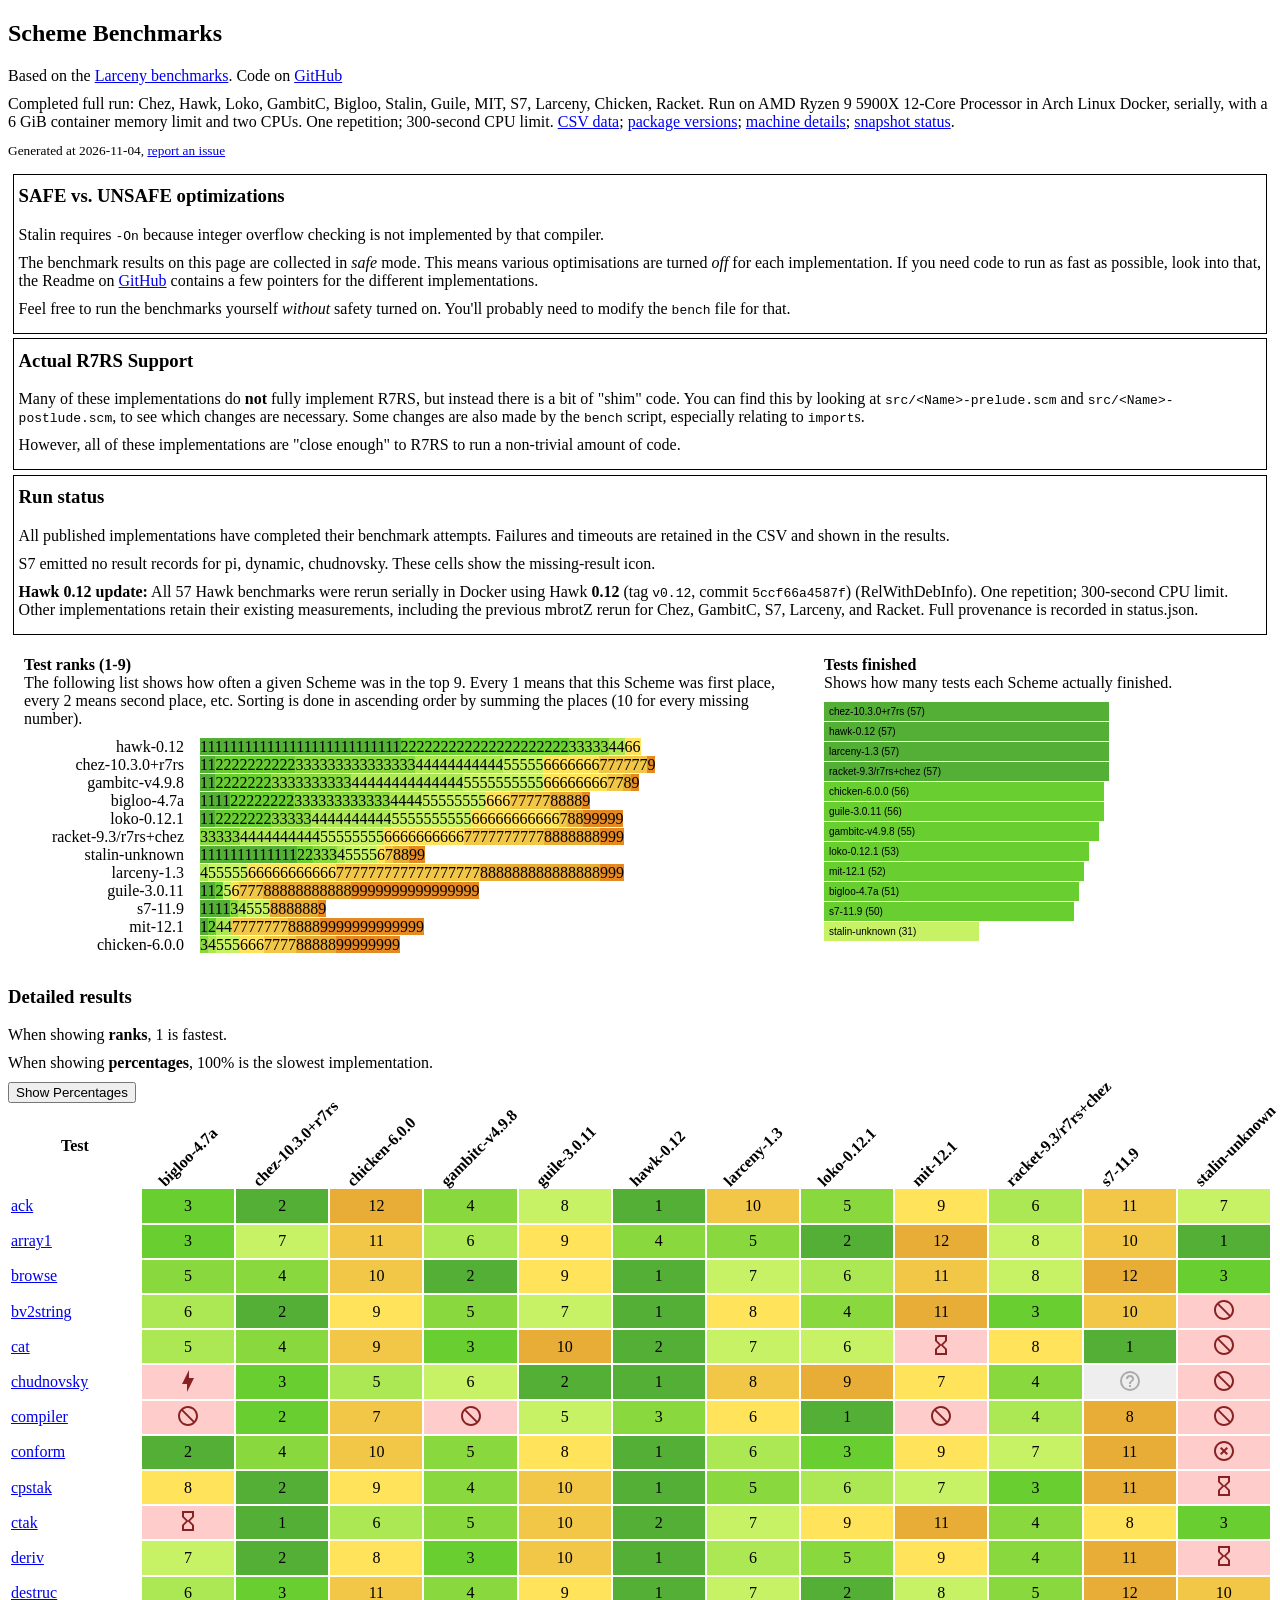
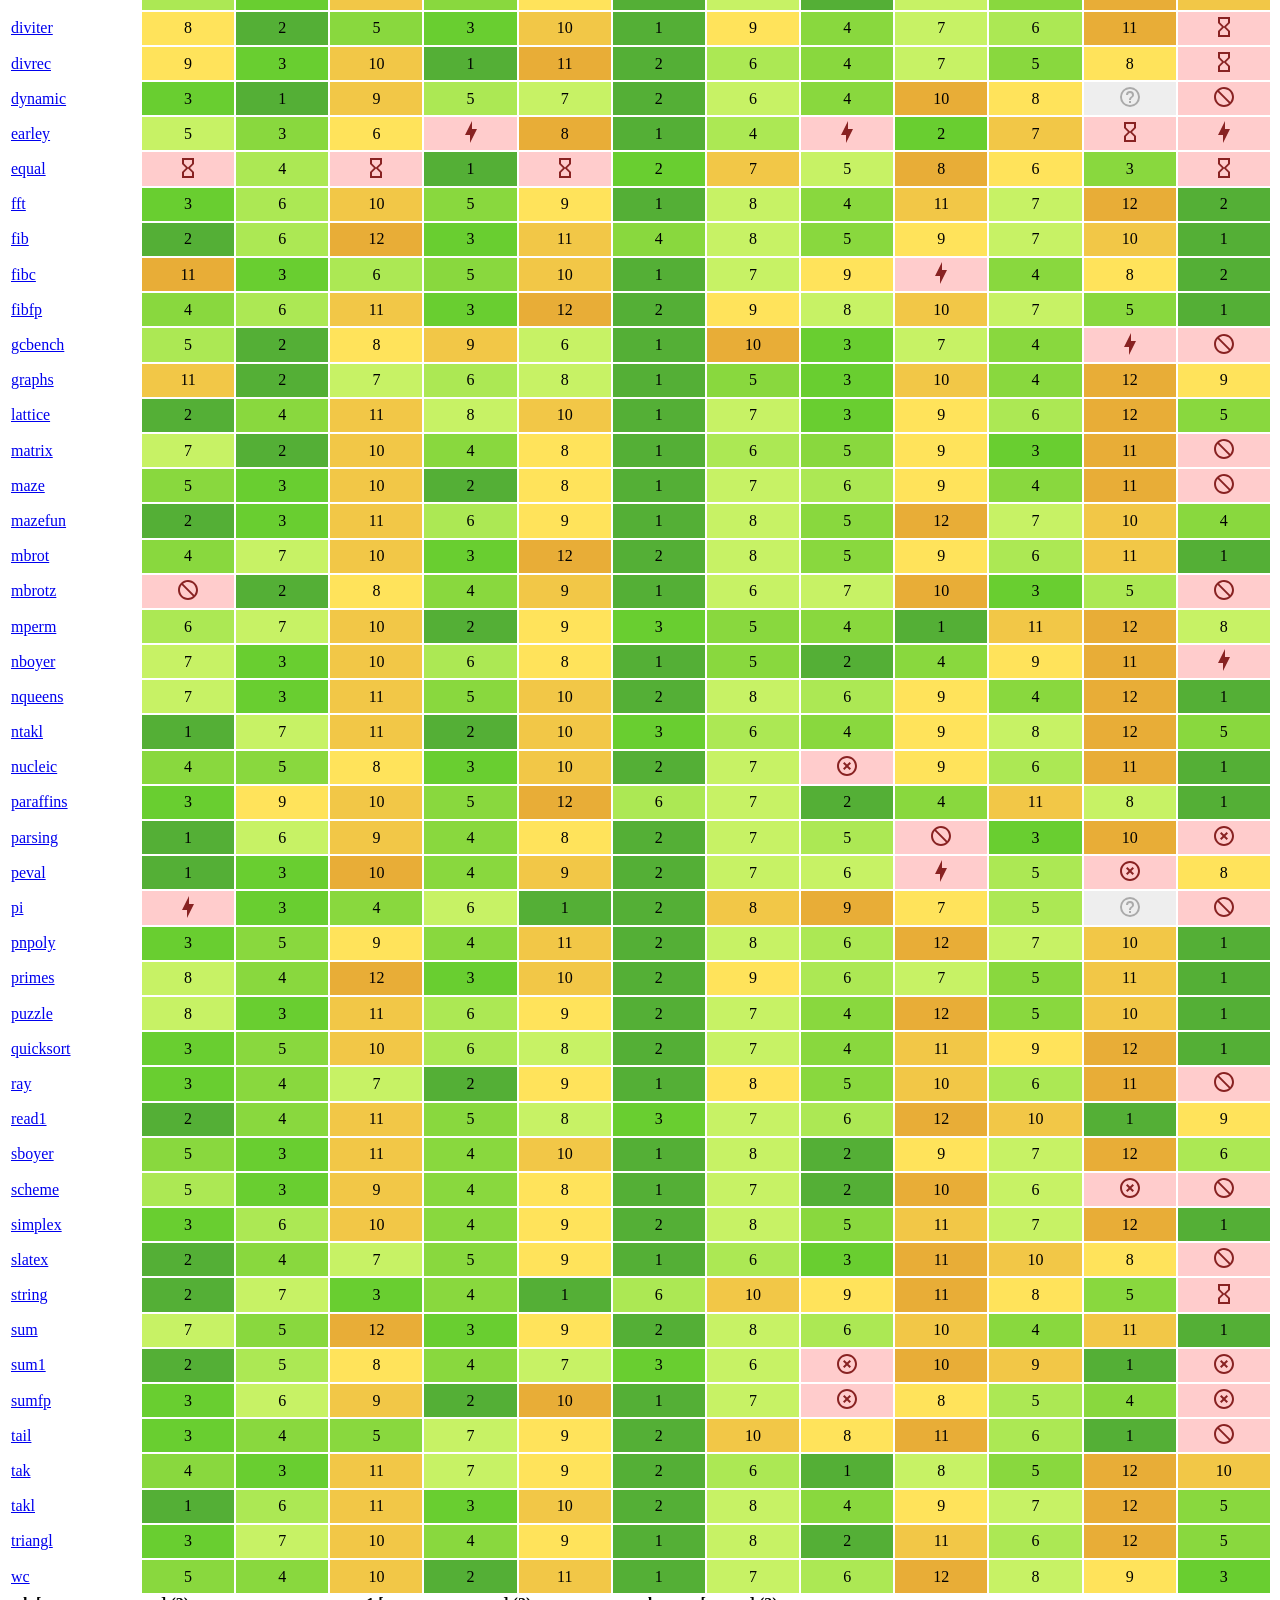
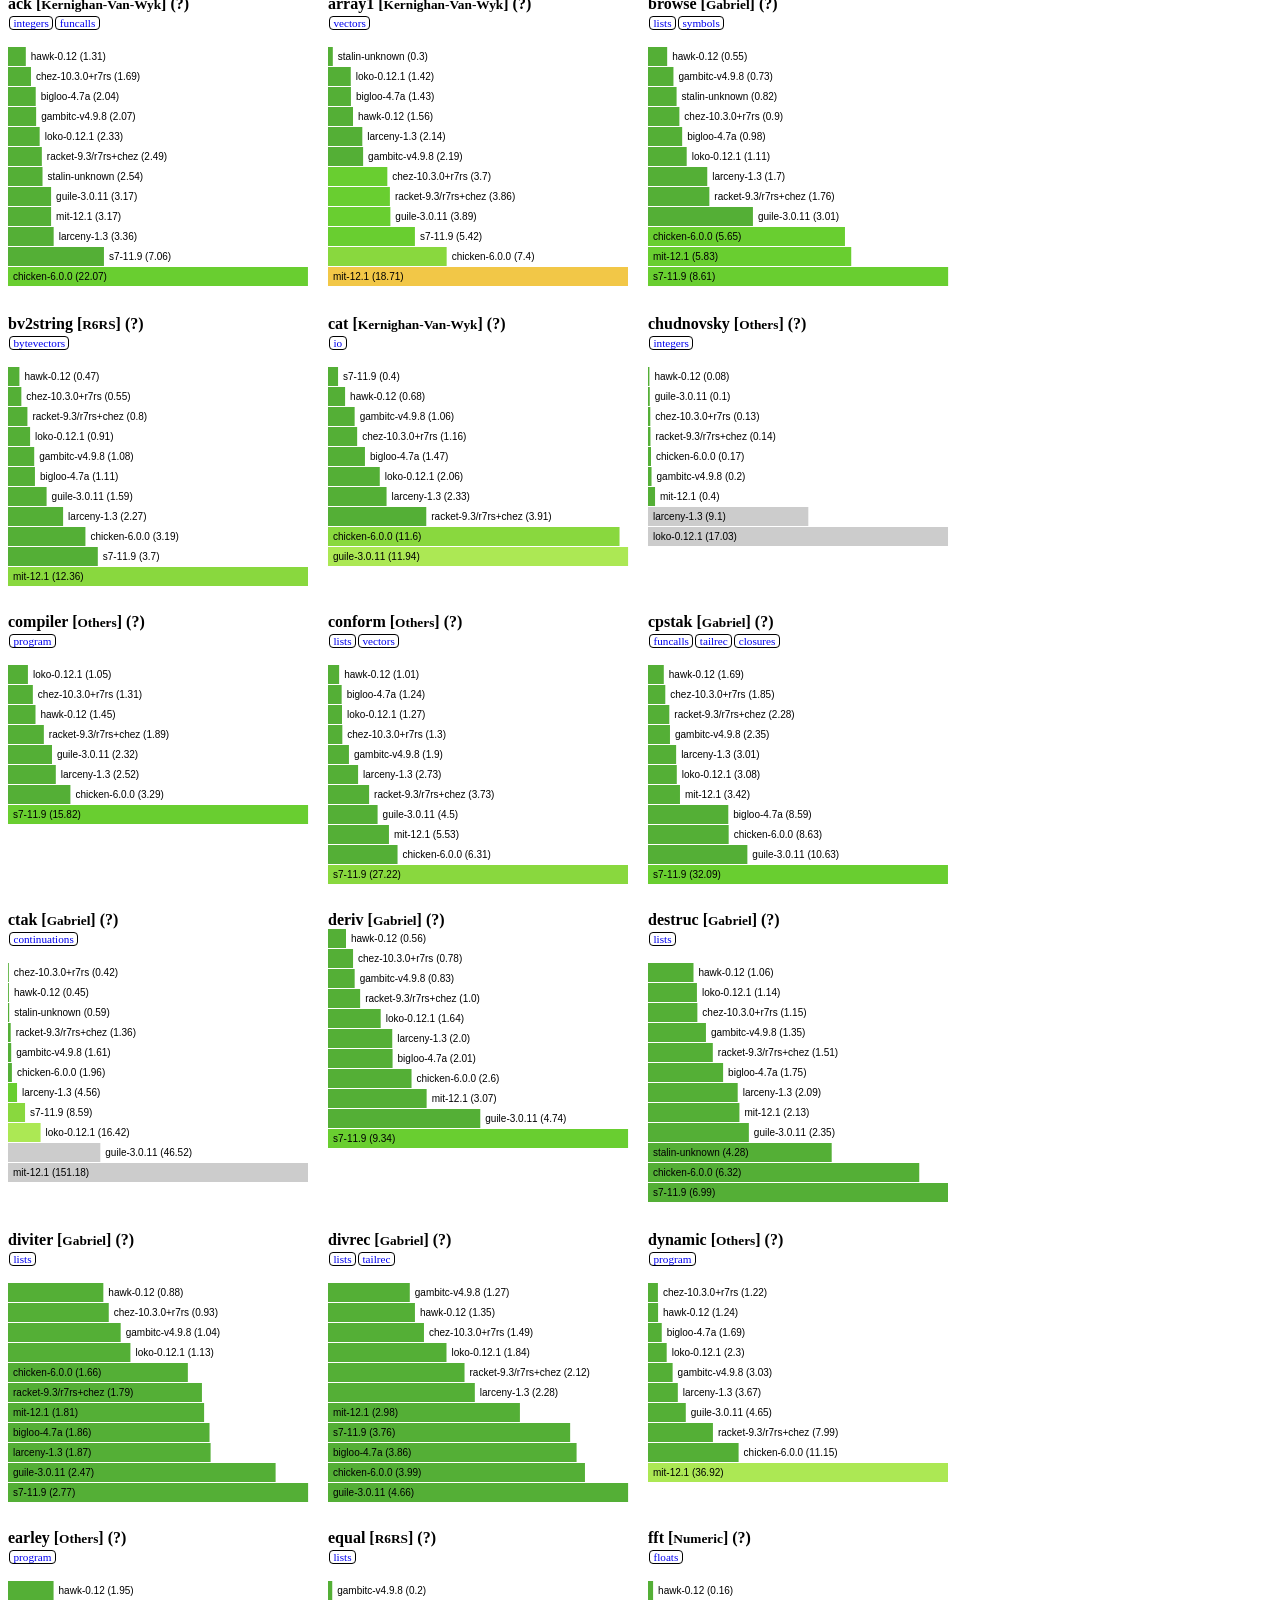
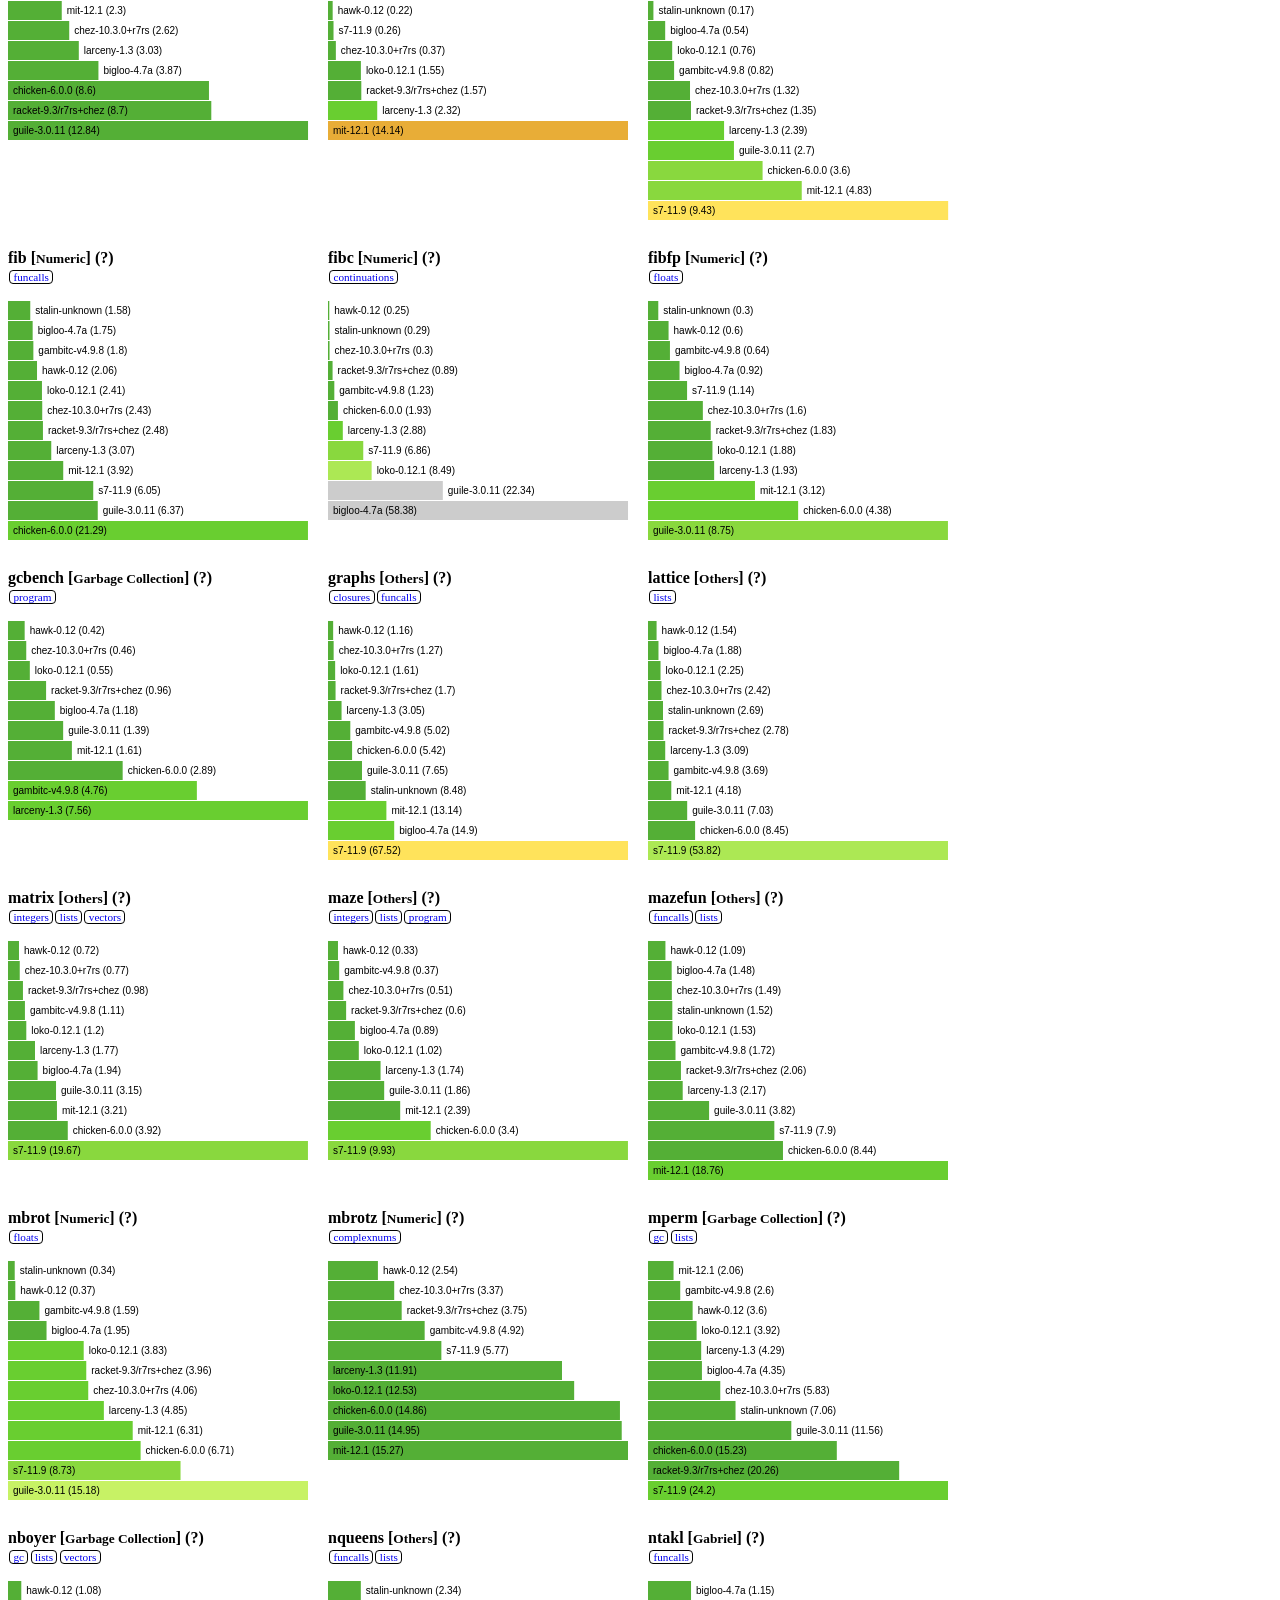
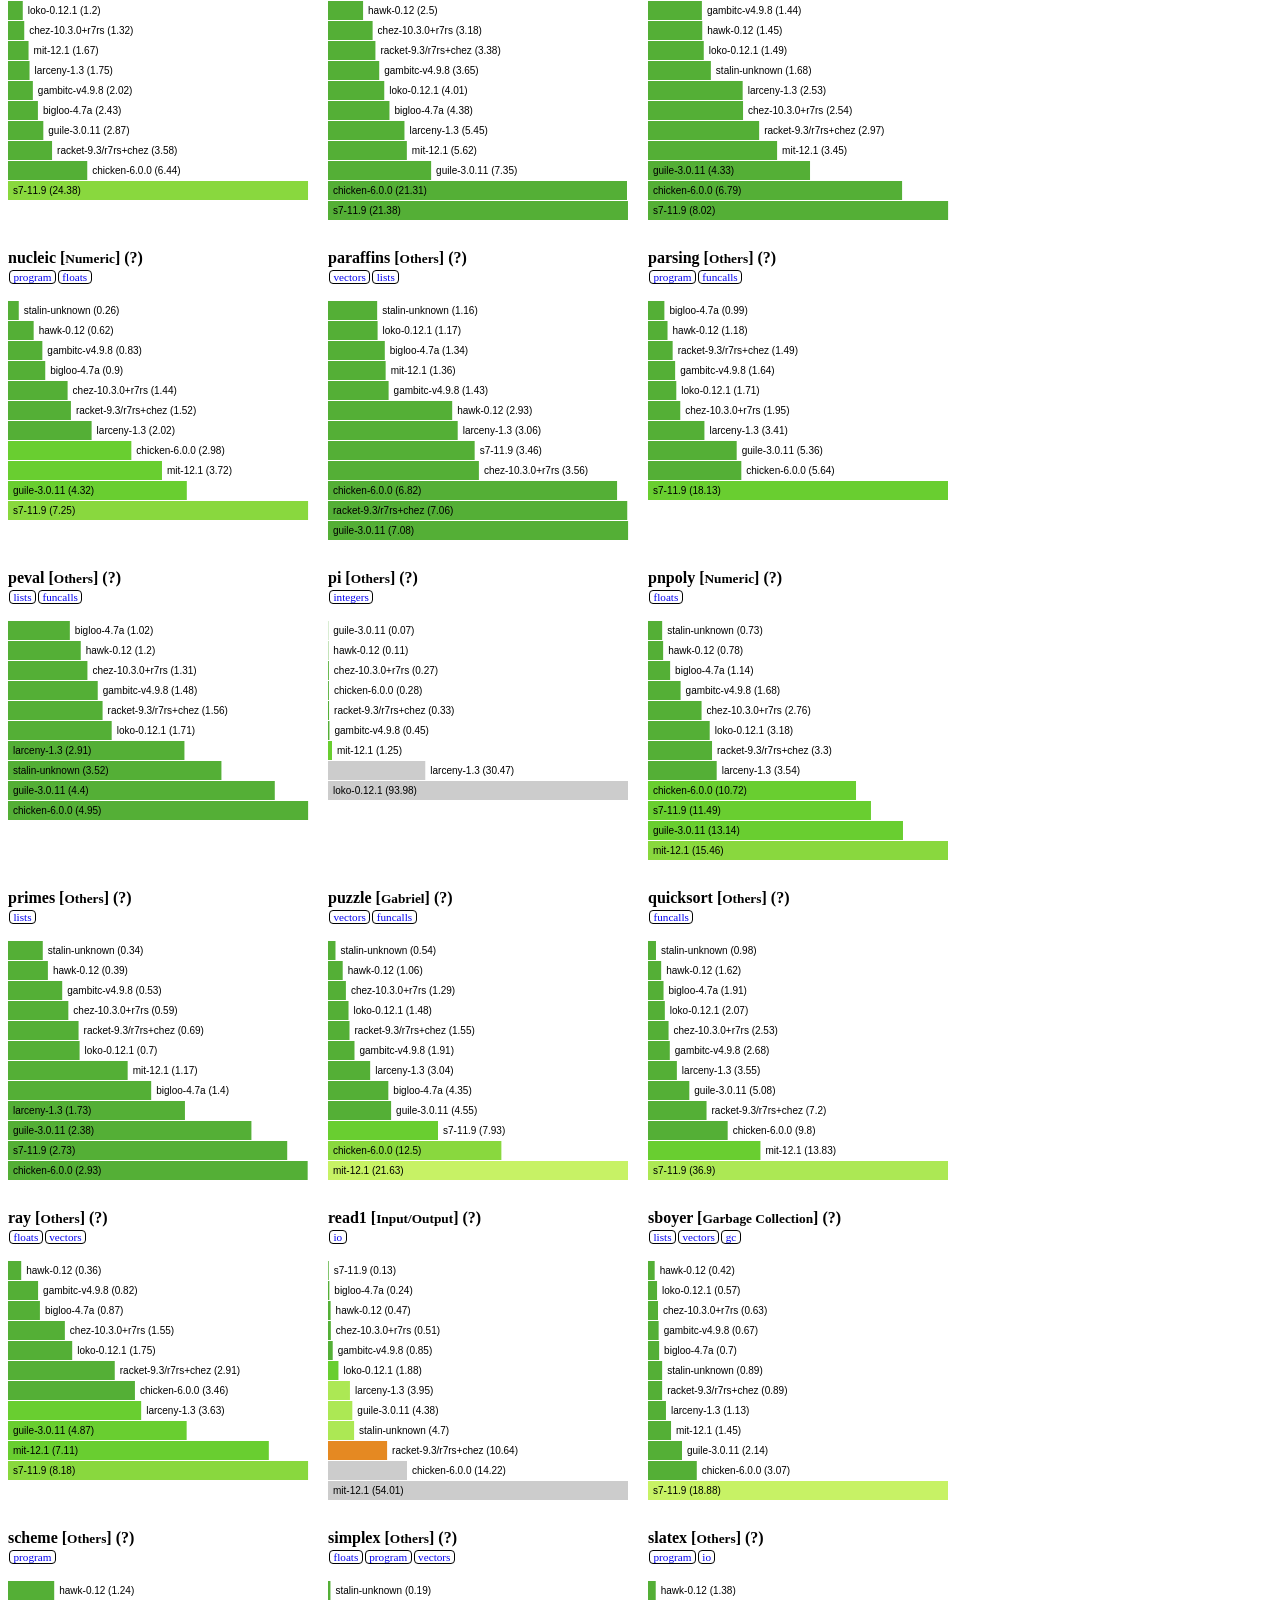
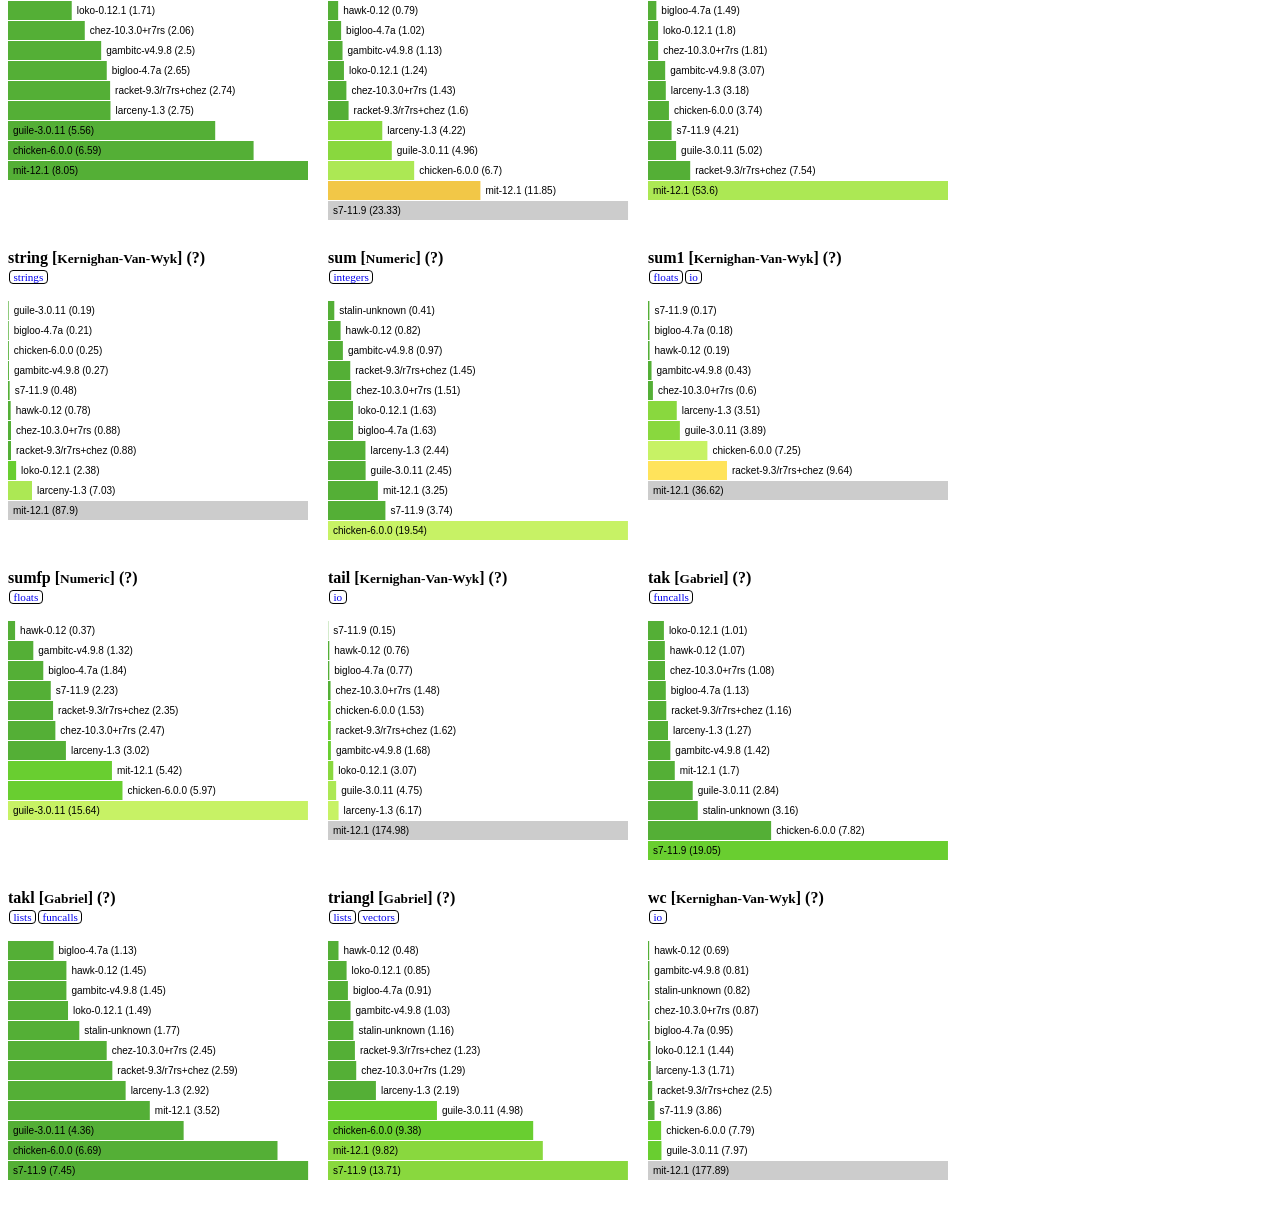
==== commit 6a25f5c1: "Publish refreshed benchmark results with Hawk 0.12" ====
--- a/index.html
+++ b/index.html
@@ -71,7 +71,7 @@
 <h2>Scheme Benchmarks</h3>
 <p>Based on the <a href="http://www.larcenists.org/benchmarksGenuineR6Linux.html">Larceny benchmarks</a>. Code on <a href="http://www.github.com/djwatson/r7rs-benchmarks">GitHub</a></p>
 <p>Completed full run: Chez, Hawk, Loko, GambitC, Bigloo, Stalin, Guile, MIT, S7, Larceny, Chicken, Racket. Run on AMD Ryzen 9 5900X 12-Core Processor in Arch Linux Docker, serially, with a 6 GiB container memory limit and two CPUs. One repetition; 300-second CPU limit. <a href="all.csv">CSV data</a>; <a href="packages.txt">package versions</a>; <a href="machine.txt">machine details</a>; <a href="status.json">snapshot status</a>.</p>
-<p><small>Generated at 2026-11-02, <a href="https://github.com/djwatson/r7rs-benchmarks/issues">report an issue</a></small></p>
+<p><small>Generated at 2026-11-04, <a href="https://github.com/djwatson/r7rs-benchmarks/issues">report an issue</a></small></p>
 <div class="boxed">
 <h3>SAFE vs. UNSAFE optimizations</h3><p>Stalin requires <code>-On</code> because integer overflow checking is not implemented by that compiler.</p>
 <p>The benchmark results on this page are collected in <em>safe</em> mode. This means various optimisations are turned <em>off</em> for each implementation. If you need code to run as fast as possible, look into that, the Readme on <a href="http://www.github.com/djwatson/r7rs-benchmarks">GitHub</a> contains a few pointers for the different implementations.</p>
@@ -83,7 +83,7 @@
 <p>However, all of these implementations are "close enough" to R7RS to run a non-trivial amount of code.</p>
 </div>
 <div class="boxed">
-<h3>Run status</h3><p>All published implementations have completed their benchmark attempts. Failures and timeouts are retained in the CSV and shown in the results.</p><p>S7 emitted no result records for pi, dynamic, chudnovsky. These cells show the missing-result icon.</p></div>
+<h3>Run status</h3><p>All published implementations have completed their benchmark attempts. Failures and timeouts are retained in the CSV and shown in the results.</p><p>S7 emitted no result records for pi, dynamic, chudnovsky. These cells show the missing-result icon.</p><p><strong>Hawk 0.12 update:</strong> All 57 Hawk benchmarks were rerun serially in Docker using Hawk <strong>0.12</strong> (tag <code>v0.12</code>, commit <code>5ccf66a4587f</code>) (RelWithDebInfo). One repetition; 300-second CPU limit. Other implementations retain their existing measurements, including the previous mbrotZ rerun for Chez, GambitC, S7, Larceny, and Racket. Full provenance is recorded in status.json.</p></div>
 <style>
 .boxed {
   margin: 0.3em;
@@ -123,7 +123,18 @@
 .ranks {
 float:left;
 padding: 1em;
-max-width: 50em;
+width: 50em;
+max-width: 100%;
+box-sizing: border-box;
+overflow-x: auto;
+}
+.ranks > div {
+display: flex;
+align-items: baseline;
+white-space: nowrap;
+}
+.ranks > div > span {
+flex-shrink: 0;
 }
 .finished {
 float:left;
@@ -148,699 +159,694 @@
 .rank8 { background-color: #e8ad37; }
 .rank9 { background-color: #e58922; }
 
-</style><div class="ranks"><h4>Test ranks (1-9)</h4><p>The following list shows how often a given Scheme was in the top 9. Every 1 means that this Scheme was first place, every 2 means second place, etc. Sorting is done in ascending order by summing the places (10 for every missing number).</p><div><span class="name">hawk</span><span><span class="rank1">1</span><span class="rank1">1</span><span class="rank1">1</span><span class="rank1">1</span><span class="rank1">1</span><span class="rank1">1</span><span class="rank1">1</span><span class="rank1">1</span><span class="rank1">1</span><span class="rank1">1</span><span class="rank1">1</span><span class="rank1">1</span><span class="rank1">1</span><span class="rank1">1</span><span class="rank1">1</span><span class="rank1">1</span><span class="rank1">1</span><span class="rank1">1</span><span class="rank1">1</span><span class="rank1">1</span><span class="rank1">1</span><span class="rank1">1</span><span class="rank1">1</span><span class="rank1">1</span><span class="rank1">1</span><span class="rank1">1</span><span class="rank2">2</span><span class="rank2">2</span><span class="rank2">2</span><span class="rank2">2</span><span class="rank2">2</span><span class="rank2">2</span><span class="rank2">2</span><span class="rank2">2</span><span class="rank2">2</span><span class="rank2">2</span><span class="rank2">2</span><span class="rank2">2</span><span class="rank2">2</span><span class="rank2">2</span><span class="rank2">2</span><span class="rank2">2</span><span class="rank2">2</span><span class="rank2">2</span><span class="rank2">2</span><span class="rank2">2</span><span class="rank2">2</span><span class="rank2">2</span><span class="rank2">2</span><span class="rank3">3</span><span class="rank3">3</span><span class="rank3">3</span><span class="rank3">3</span><span class="rank3">3</span><span class="rank3">3</span><span class="rank4">4</span><span class="rank6">6</span></span></div><div><span class="name">chez-10.3.0+r7rs</span><span><span class="rank1">1</span><span class="rank1">1</span><span class="rank1">1</span><span class="rank2">2</span><span class="rank2">2</span><span class="rank2">2</span><span class="rank2">2</span><span class="rank2">2</span><span class="rank2">2</span><span class="rank2">2</span><span class="rank2">2</span><span class="rank2">2</span><span class="rank3">3</span><span class="rank3">3</span><span class="rank3">3</span><span class="rank3">3</span><span class="rank3">3</span><span class="rank3">3</span><span class="rank3">3</span><span class="rank3">3</span><span class="rank3">3</span><span class="rank3">3</span><span class="rank3">3</span><span class="rank3">3</span><span class="rank3">3</span><span class="rank3">3</span><span class="rank4">4</span><span class="rank4">4</span><span class="rank4">4</span><span class="rank4">4</span><span class="rank4">4</span><span class="rank4">4</span><span class="rank4">4</span><span class="rank4">4</span><span class="rank4">4</span><span class="rank4">4</span><span class="rank4">4</span><span class="rank5">5</span><span class="rank5">5</span><span class="rank5">5</span><span class="rank5">5</span><span class="rank5">5</span><span class="rank5">5</span><span class="rank5">5</span><span class="rank5">5</span><span class="rank6">6</span><span class="rank6">6</span><span class="rank6">6</span><span class="rank6">6</span><span class="rank6">6</span><span class="rank6">6</span><span class="rank6">6</span><span class="rank7">7</span><span class="rank7">7</span><span class="rank7">7</span><span class="rank8">8</span><span class="rank9">9</span></span></div><div><span class="name">gambitc-v4.9.8</span><span><span class="rank1">1</span><span class="rank1">1</span><span class="rank2">2</span><span class="rank2">2</span><span class="rank2">2</span><span class="rank2">2</span><span class="rank3">3</span><span class="rank3">3</span><span class="rank3">3</span><span class="rank3">3</span><span class="rank3">3</span><span class="rank3">3</span><span class="rank3">3</span><span class="rank3">3</span><span class="rank3">3</span><span class="rank3">3</span><span class="rank4">4</span><span class="rank4">4</span><span class="rank4">4</span><span class="rank4">4</span><span class="rank4">4</span><span class="rank4">4</span><span class="rank4">4</span><span class="rank4">4</span><span class="rank4">4</span><span class="rank4">4</span><span class="rank4">4</span><span class="rank4">4</span><span class="rank4">4</span><span class="rank5">5</span><span class="rank5">5</span><span class="rank5">5</span><span class="rank5">5</span><span class="rank5">5</span><span class="rank5">5</span><span class="rank5">5</span><span class="rank5">5</span><span class="rank5">5</span><span class="rank5">5</span><span class="rank5">5</span><span class="rank5">5</span><span class="rank5">5</span><span class="rank5">5</span><span class="rank5">5</span><span class="rank6">6</span><span class="rank6">6</span><span class="rank6">6</span><span class="rank6">6</span><span class="rank6">6</span><span class="rank6">6</span><span class="rank6">6</span><span class="rank6">6</span><span class="rank7">7</span><span class="rank7">7</span><span class="rank8">8</span><span class="rank9">9</span></span></div><div><span class="name">bigloo-4.7a</span><span><span class="rank1">1</span><span class="rank1">1</span><span class="rank1">1</span><span class="rank1">1</span><span class="rank2">2</span><span class="rank2">2</span><span class="rank2">2</span><span class="rank2">2</span><span class="rank2">2</span><span class="rank2">2</span><span class="rank2">2</span><span class="rank2">2</span><span class="rank3">3</span><span class="rank3">3</span><span class="rank3">3</span><span class="rank3">3</span><span class="rank3">3</span><span class="rank3">3</span><span class="rank3">3</span><span class="rank3">3</span><span class="rank3">3</span><span class="rank3">3</span><span class="rank3">3</span><span class="rank3">3</span><span class="rank4">4</span><span class="rank4">4</span><span class="rank4">4</span><span class="rank4">4</span><span class="rank4">4</span><span class="rank4">4</span><span class="rank5">5</span><span class="rank5">5</span><span class="rank5">5</span><span class="rank5">5</span><span class="rank5">5</span><span class="rank5">5</span><span class="rank5">5</span><span class="rank6">6</span><span class="rank6">6</span><span class="rank7">7</span><span class="rank7">7</span><span class="rank7">7</span><span class="rank7">7</span><span class="rank7">7</span><span class="rank8">8</span><span class="rank8">8</span><span class="rank8">8</span><span class="rank9">9</span><span class="rank9">9</span></span></div><div><span class="name">loko-0.12.1</span><span><span class="rank1">1</span><span class="rank1">1</span><span class="rank1">1</span><span class="rank2">2</span><span class="rank2">2</span><span class="rank2">2</span><span class="rank2">2</span><span class="rank2">2</span><span class="rank2">2</span><span class="rank3">3</span><span class="rank3">3</span><span class="rank3">3</span><span class="rank3">3</span><span class="rank3">3</span><span class="rank3">3</span><span class="rank3">3</span><span class="rank4">4</span><span class="rank4">4</span><span class="rank4">4</span><span class="rank4">4</span><span class="rank4">4</span><span class="rank4">4</span><span class="rank4">4</span><span class="rank4">4</span><span class="rank5">5</span><span class="rank5">5</span><span class="rank5">5</span><span class="rank5">5</span><span class="rank5">5</span><span class="rank5">5</span><span class="rank5">5</span><span class="rank5">5</span><span class="rank6">6</span><span class="rank6">6</span><span class="rank6">6</span><span class="rank6">6</span><span class="rank6">6</span><span class="rank6">6</span><span class="rank6">6</span><span class="rank6">6</span><span class="rank6">6</span><span class="rank6">6</span><span class="rank6">6</span><span class="rank6">6</span><span class="rank7">7</span><span class="rank8">8</span><span class="rank8">8</span><span class="rank8">8</span><span class="rank9">9</span><span class="rank9">9</span><span class="rank9">9</span><span class="rank9">9</span></span></div><div><span class="name">racket-9.3/r7rs+chez</span><span><span class="rank2">2</span><span class="rank3">3</span><span class="rank3">3</span><span class="rank3">3</span><span class="rank3">3</span><span class="rank3">3</span><span class="rank4">4</span><span class="rank4">4</span><span class="rank4">4</span><span class="rank4">4</span><span class="rank4">4</span><span class="rank4">4</span><span class="rank4">4</span><span class="rank4">4</span><span class="rank4">4</span><span class="rank4">4</span><span class="rank4">4</span><span class="rank4">4</span><span class="rank5">5</span><span class="rank5">5</span><span class="rank5">5</span><span class="rank5">5</span><span class="rank5">5</span><span class="rank5">5</span><span class="rank6">6</span><span class="rank6">6</span><span class="rank6">6</span><span class="rank6">6</span><span class="rank6">6</span><span class="rank6">6</span><span class="rank6">6</span><span class="rank6">6</span><span class="rank7">7</span><span class="rank7">7</span><span class="rank7">7</span><span class="rank7">7</span><span class="rank7">7</span><span class="rank7">7</span><span class="rank7">7</span><span class="rank7">7</span><span class="rank7">7</span><span class="rank7">7</span><span class="rank8">8</span><span class="rank8">8</span><span class="rank8">8</span><span class="rank8">8</span><span class="rank8">8</span><span class="rank8">8</span><span class="rank8">8</span><span class="rank9">9</span><span class="rank9">9</span><span class="rank9">9</span><span class="rank9">9</span></span></div><div><span class="name">stalin-unknown</span><span><span class="rank1">1</span><span class="rank1">1</span><span class="rank1">1</span><span class="rank1">1</span><span class="rank1">1</span><span class="rank1">1</span><span class="rank1">1</span><span class="rank1">1</span><span class="rank1">1</span><span class="rank1">1</span><span class="rank1">1</span><span class="rank1">1</span><span class="rank2">2</span><span class="rank2">2</span><span class="rank2">2</span><span class="rank2">2</span><span class="rank3">3</span><span class="rank3">3</span><span class="rank4">4</span><span class="rank5">5</span><span class="rank5">5</span><span class="rank5">5</span><span class="rank5">5</span><span class="rank6">6</span><span class="rank7">7</span><span class="rank8">8</span><span class="rank8">8</span><span class="rank9">9</span><span class="rank9">9</span></span></div><div><span class="name">larceny-1.3</span><span><span class="rank5">5</span><span class="rank5">5</span><span class="rank5">5</span><span class="rank5">5</span><span class="rank6">6</span><span class="rank6">6</span><span class="rank6">6</span><span class="rank6">6</span><span class="rank6">6</span><span class="rank6">6</span><span class="rank6">6</span><span class="rank6">6</span><span class="rank6">6</span><span class="rank6">6</span><span class="rank6">6</span><span class="rank6">6</span><span class="rank6">6</span><span class="rank7">7</span><span class="rank7">7</span><span class="rank7">7</span><span class="rank7">7</span><span class="rank7">7</span><span class="rank7">7</span><span class="rank7">7</span><span class="rank7">7</span><span class="rank7">7</span><span class="rank7">7</span><span class="rank7">7</span><span class="rank7">7</span><span class="rank7">7</span><span class="rank7">7</span><span class="rank7">7</span><span class="rank7">7</span><span class="rank7">7</span><span class="rank7">7</span><span class="rank7">7</span><span class="rank8">8</span><span class="rank8">8</span><span class="rank8">8</span><span class="rank8">8</span><span class="rank8">8</span><span class="rank8">8</span><span class="rank8">8</span><span class="rank8">8</span><span class="rank8">8</span><span class="rank8">8</span><span class="rank8">8</span><span class="rank8">8</span><span class="rank8">8</span><span class="rank9">9</span><span class="rank9">9</span><span class="rank9">9</span><span class="rank9">9</span><span class="rank9">9</span></span></div><div><span class="name">guile-3.0.11</span><span><span class="rank1">1</span><span class="rank1">1</span><span class="rank2">2</span><span class="rank5">5</span><span class="rank6">6</span><span class="rank7">7</span><span class="rank7">7</span><span class="rank7">7</span><span class="rank7">7</span><span class="rank8">8</span><span class="rank8">8</span><span class="rank8">8</span><span class="rank8">8</span><span class="rank8">8</span><span class="rank8">8</span><span class="rank8">8</span><span class="rank8">8</span><span class="rank9">9</span><span class="rank9">9</span><span class="rank9">9</span><span class="rank9">9</span><span class="rank9">9</span><span class="rank9">9</span><span class="rank9">9</span><span class="rank9">9</span><span class="rank9">9</span><span class="rank9">9</span><span class="rank9">9</span><span class="rank9">9</span><span class="rank9">9</span><span class="rank9">9</span><span class="rank9">9</span><span class="rank9">9</span><span class="rank9">9</span></span></div><div><span class="name">s7-11.9</span><span><span class="rank1">1</span><span class="rank1">1</span><span class="rank1">1</span><span class="rank1">1</span><span class="rank3">3</span><span class="rank4">4</span><span class="rank5">5</span><span class="rank5">5</span><span class="rank6">6</span><span class="rank8">8</span><span class="rank8">8</span><span class="rank8">8</span><span class="rank8">8</span><span class="rank8">8</span><span class="rank9">9</span><span class="rank9">9</span></span></div><div><span class="name">mit-12.1</span><span><span class="rank1">1</span><span class="rank2">2</span><span class="rank4">4</span><span class="rank4">4</span><span class="rank7">7</span><span class="rank7">7</span><span class="rank7">7</span><span class="rank7">7</span><span class="rank7">7</span><span class="rank7">7</span><span class="rank7">7</span><span class="rank8">8</span><span class="rank8">8</span><span class="rank8">8</span><span class="rank8">8</span><span class="rank8">8</span><span class="rank8">8</span><span class="rank8">8</span><span class="rank9">9</span><span class="rank9">9</span><span class="rank9">9</span><span class="rank9">9</span><span class="rank9">9</span><span class="rank9">9</span><span class="rank9">9</span><span class="rank9">9</span><span class="rank9">9</span><span class="rank9">9</span><span class="rank9">9</span></span></div><div><span class="name">chicken-6.0.0</span><span><span class="rank4">4</span><span class="rank4">4</span><span class="rank5">5</span><span class="rank5">5</span><span class="rank6">6</span><span class="rank6">6</span><span class="rank6">6</span><span class="rank7">7</span><span class="rank7">7</span><span class="rank7">7</span><span class="rank7">7</span><span class="rank7">7</span><span class="rank8">8</span><span class="rank8">8</span><span class="rank8">8</span><span class="rank8">8</span><span class="rank8">8</span><span class="rank8">8</span><span class="rank8">8</span><span class="rank9">9</span><span class="rank9">9</span><span class="rank9">9</span><span class="rank9">9</span><span class="rank9">9</span><span class="rank9">9</span><span class="rank9">9</span></span></div></div><div class="finished"><h4>Tests finished</h4><p>Shows how many tests each Scheme actually finished.</p><svg class="chart" width="300" height="264"><g transform="translate(0,0)"><rect width="285" height="19" style="fill:#54af36"></rect><text x="5" y="9.5" dy=".35em">chez-10.3.0+r7rs (57)</text></g><g transform="translate(0,20)"><rect width="285" height="19" style="fill:#54af36"></rect><text x="5" y="9.5" dy=".35em">hawk (57)</text></g><g transform="translate(0,40)"><rect width="285" height="19" style="fill:#54af36"></rect><text x="5" y="9.5" dy=".35em">larceny-1.3 (57)</text></g><g transform="translate(0,60)"><rect width="285" height="19" style="fill:#54af36"></rect><text x="5" y="9.5" dy=".35em">racket-9.3/r7rs+chez (57)</text></g><g transform="translate(0,80)"><rect width="280" height="19" style="fill:#69ce30"></rect><text x="5" y="9.5" dy=".35em">chicken-6.0.0 (56)</text></g><g transform="translate(0,100)"><rect width="280" height="19" style="fill:#69ce30"></rect><text x="5" y="9.5" dy=".35em">gambitc-v4.9.8 (56)</text></g><g transform="translate(0,120)"><rect width="280" height="19" style="fill:#69ce30"></rect><text x="5" y="9.5" dy=".35em">guile-3.0.11 (56)</text></g><g transform="translate(0,140)"><rect width="275" height="19" style="fill:#69ce30"></rect><text x="5" y="9.5" dy=".35em">mit-12.1 (55)</text></g><g transform="translate(0,160)"><rect width="260" height="19" style="fill:#69ce30"></rect><text x="5" y="9.5" dy=".35em">loko-0.12.1 (52)</text></g><g transform="translate(0,180)"><rect width="255" height="19" style="fill:#69ce30"></rect><text x="5" y="9.5" dy=".35em">bigloo-4.7a (51)</text></g><g transform="translate(0,200)"><rect width="255" height="19" style="fill:#69ce30"></rect><text x="5" y="9.5" dy=".35em">s7-11.9 (51)</text></g><g transform="translate(0,220)"><rect width="160" height="19" style="fill:#c7f265"></rect><text x="5" y="9.5" dy=".35em">stalin-unknown (32)</text></g></svg></div><div class="speed-rank"><h3>Detailed results</h3><p>When showing <strong>ranks</strong>, 1 is fastest.</p><p>When showing <strong>percentages</strong>, 100% is the slowest implementation.</p><button id="rankpercent">Show Percentages</button><table><thead><tr><th class="name">Test</th><th><div class="scheme"><span title="bigloo-4.7a">bigloo-4.7a</span></div></th><th><div class="scheme"><span title="chez-10.3.0+r7rs">chez-10.3.0+r7rs</span></div></th><th><div class="scheme"><span title="chicken-6.0.0">chicken-6.0.0</span></div></th><th><div class="scheme"><span title="gambitc-v4.9.8">gambitc-v4.9.8</span></div></th><th><div class="scheme"><span title="guile-3.0.11">guile-3.0.11</span></div></th><th><div class="scheme"><span title="hawk">hawk</span></div></th><th><div class="scheme"><span title="larceny-1.3">larceny-1.3</span></div></th><th><div class="scheme"><span title="loko-0.12.1">loko-0.12.1</span></div></th><th><div class="scheme"><span title="mit-12.1">mit-12.1</span></div></th><th><div class="scheme"><span title="racket-9.3/r7rs+chez">racket-9.3/r7rs+chez</span></div></th><th><div class="scheme"><span title="s7-11.9">s7-11.9</span></div></th><th><div class="scheme"><span title="stalin-unknown">stalin-unknown</span></div></th></tr></thead><tbody><tr data-tags="integers funcalls"><td><a href="#ack">ack</a></td><td class="box" style="background-color: #69ce30;" title="bigloo-4.7a in test ack&amp;#10;rank 3&amp;#10;9.3% of slowest&amp;#10;151.5% of fastest"><span class="rank">3</span><span class="percent" style="display: none;">9.3%</span>
-</td><td class="box" style="background-color: #54af36;" title="chez-10.3.0+r7rs in test ack&amp;#10;rank 2&amp;#10;7.7% of slowest&amp;#10;126.8% of fastest"><span class="rank">2</span><span class="percent" style="display: none;">7.7%</span>
-</td><td class="box" style="background-color: #e8ad37;" title="chicken-6.0.0 in test ack&amp;#10;rank 11&amp;#10;100.0% of slowest&amp;#10;1636.6% of fastest"><span class="rank">11</span><span class="percent" style="display: none;">100.0%</span>
-</td><td class="box" style="background-color: #89d83e;" title="gambitc-v4.9.8 in test ack&amp;#10;rank 5&amp;#10;9.9% of slowest&amp;#10;162.7% of fastest"><span class="rank">5</span><span class="percent" style="display: none;">9.9%</span>
-</td><td class="box" style="background-color: #c7f265;" title="guile-3.0.11 in test ack&amp;#10;rank 7&amp;#10;14.5% of slowest&amp;#10;237.9% of fastest"><span class="rank">7</span><span class="percent" style="display: none;">14.5%</span>
-</td><td class="box" style="background-color: #54af36;" title="hawk in test ack&amp;#10;rank 1&amp;#10;6.1% of slowest&amp;#10;100.0% of fastest"><span class="rank">1</span><span class="percent" style="display: none;">6.1%</span>
-</td><td class="box" style="background-color: #ffe35b;" title="larceny-1.3 in test ack&amp;#10;rank 9&amp;#10;17.9% of slowest&amp;#10;293.3% of fastest"><span class="rank">9</span><span class="percent" style="display: none;">17.9%</span>
-</td><td class="box crashed" title="crashed while running"><span title="crashed while running"><i class="mdi mdi-lightning-bolt"></i></span></td><td class="box" style="background-color: #ffe35b;" title="mit-12.1 in test ack&amp;#10;rank 8&amp;#10;14.7% of slowest&amp;#10;240.3% of fastest"><span class="rank">8</span><span class="percent" style="display: none;">14.7%</span>
-</td><td class="box" style="background-color: #89d83e;" title="racket-9.3/r7rs+chez in test ack&amp;#10;rank 4&amp;#10;9.3% of slowest&amp;#10;151.6% of fastest"><span class="rank">4</span><span class="percent" style="display: none;">9.3%</span>
-</td><td class="box" style="background-color: #f2c747;" title="s7-11.9 in test ack&amp;#10;rank 10&amp;#10;31.9% of slowest&amp;#10;521.7% of fastest"><span class="rank">10</span><span class="percent" style="display: none;">31.9%</span>
-</td><td class="box" style="background-color: #ace854;" title="stalin-unknown in test ack&amp;#10;rank 6&amp;#10;11.4% of slowest&amp;#10;187.0% of fastest"><span class="rank">6</span><span class="percent" style="display: none;">11.4%</span>
-</td>
-</tr><tr data-tags="vectors"><td><a href="#array1">array1</a></td><td class="box" style="background-color: #89d83e;" title="bigloo-4.7a in test array1&amp;#10;rank 4&amp;#10;8.3% of slowest&amp;#10;480.5% of fastest"><span class="rank">4</span><span class="percent" style="display: none;">8.3%</span>
-</td><td class="box" style="background-color: #c7f265;" title="chez-10.3.0+r7rs in test array1&amp;#10;rank 8&amp;#10;20.2% of slowest&amp;#10;1167.4% of fastest"><span class="rank">8</span><span class="percent" style="display: none;">20.2%</span>
-</td><td class="box" style="background-color: #f2c747;" title="chicken-6.0.0 in test array1&amp;#10;rank 11&amp;#10;39.9% of slowest&amp;#10;2306.6% of fastest"><span class="rank">11</span><span class="percent" style="display: none;">39.9%</span>
-</td><td class="box" style="background-color: #89d83e;" title="gambitc-v4.9.8 in test array1&amp;#10;rank 5&amp;#10;11.3% of slowest&amp;#10;656.1% of fastest"><span class="rank">5</span><span class="percent" style="display: none;">11.3%</span>
-</td><td class="box" style="background-color: #ffe35b;" title="guile-3.0.11 in test array1&amp;#10;rank 9&amp;#10;21.0% of slowest&amp;#10;1216.7% of fastest"><span class="rank">9</span><span class="percent" style="display: none;">21.0%</span>
-</td><td class="box" style="background-color: #69ce30;" title="hawk in test array1&amp;#10;rank 3&amp;#10;8.0% of slowest&amp;#10;461.0% of fastest"><span class="rank">3</span><span class="percent" style="display: none;">8.0%</span>
-</td><td class="box" style="background-color: #ace854;" title="larceny-1.3 in test array1&amp;#10;rank 6&amp;#10;11.5% of slowest&amp;#10;664.6% of fastest"><span class="rank">6</span><span class="percent" style="display: none;">11.5%</span>
-</td><td class="box" style="background-color: #54af36;" title="loko-0.12.1 in test array1&amp;#10;rank 2&amp;#10;7.6% of slowest&amp;#10;440.2% of fastest"><span class="rank">2</span><span class="percent" style="display: none;">7.6%</span>
-</td><td class="box" style="background-color: #e8ad37;" title="mit-12.1 in test array1&amp;#10;rank 12&amp;#10;100.0% of slowest&amp;#10;5785.0% of fastest"><span class="rank">12</span><span class="percent" style="display: none;">100.0%</span>
-</td><td class="box" style="background-color: #c7f265;" title="racket-9.3/r7rs+chez in test array1&amp;#10;rank 7&amp;#10;20.2% of slowest&amp;#10;1165.7% of fastest"><span class="rank">7</span><span class="percent" style="display: none;">20.2%</span>
-</td><td class="box" style="background-color: #f2c747;" title="s7-11.9 in test array1&amp;#10;rank 10&amp;#10;29.0% of slowest&amp;#10;1677.4% of fastest"><span class="rank">10</span><span class="percent" style="display: none;">29.0%</span>
-</td><td class="box" style="background-color: #54af36;" title="stalin-unknown in test array1&amp;#10;rank 1&amp;#10;1.7% of slowest&amp;#10;100.0% of fastest"><span class="rank">1</span><span class="percent" style="display: none;">1.7%</span>
-</td>
-</tr><tr data-tags="lists symbols"><td><a href="#browse">browse</a></td><td class="box" style="background-color: #89d83e;" title="bigloo-4.7a in test browse&amp;#10;rank 5&amp;#10;11.5% of slowest&amp;#10;179.5% of fastest"><span class="rank">5</span><span class="percent" style="display: none;">11.5%</span>
-</td><td class="box" style="background-color: #89d83e;" title="chez-10.3.0+r7rs in test browse&amp;#10;rank 4&amp;#10;9.7% of slowest&amp;#10;151.7% of fastest"><span class="rank">4</span><span class="percent" style="display: none;">9.7%</span>
-</td><td class="box" style="background-color: #f2c747;" title="chicken-6.0.0 in test browse&amp;#10;rank 10&amp;#10;63.3% of slowest&amp;#10;989.0% of fastest"><span class="rank">10</span><span class="percent" style="display: none;">63.3%</span>
-</td><td class="box" style="background-color: #54af36;" title="gambitc-v4.9.8 in test browse&amp;#10;rank 2&amp;#10;9.7% of slowest&amp;#10;150.9% of fastest"><span class="rank">2</span><span class="percent" style="display: none;">9.7%</span>
-</td><td class="box" style="background-color: #ffe35b;" title="guile-3.0.11 in test browse&amp;#10;rank 9&amp;#10;35.6% of slowest&amp;#10;556.4% of fastest"><span class="rank">9</span><span class="percent" style="display: none;">35.6%</span>
-</td><td class="box" style="background-color: #54af36;" title="hawk in test browse&amp;#10;rank 1&amp;#10;6.4% of slowest&amp;#10;100.0% of fastest"><span class="rank">1</span><span class="percent" style="display: none;">6.4%</span>
-</td><td class="box" style="background-color: #c7f265;" title="larceny-1.3 in test browse&amp;#10;rank 7&amp;#10;19.5% of slowest&amp;#10;305.5% of fastest"><span class="rank">7</span><span class="percent" style="display: none;">19.5%</span>
-</td><td class="box" style="background-color: #ace854;" title="loko-0.12.1 in test browse&amp;#10;rank 6&amp;#10;12.5% of slowest&amp;#10;194.7% of fastest"><span class="rank">6</span><span class="percent" style="display: none;">12.5%</span>
-</td><td class="box" style="background-color: #f2c747;" title="mit-12.1 in test browse&amp;#10;rank 11&amp;#10;67.4% of slowest&amp;#10;1053.5% of fastest"><span class="rank">11</span><span class="percent" style="display: none;">67.4%</span>
-</td><td class="box" style="background-color: #c7f265;" title="racket-9.3/r7rs+chez in test browse&amp;#10;rank 8&amp;#10;20.0% of slowest&amp;#10;313.0% of fastest"><span class="rank">8</span><span class="percent" style="display: none;">20.0%</span>
-</td><td class="box" style="background-color: #e8ad37;" title="s7-11.9 in test browse&amp;#10;rank 12&amp;#10;100.0% of slowest&amp;#10;1563.3% of fastest"><span class="rank">12</span><span class="percent" style="display: none;">100.0%</span>
-</td><td class="box" style="background-color: #69ce30;" title="stalin-unknown in test browse&amp;#10;rank 3&amp;#10;9.7% of slowest&amp;#10;151.3% of fastest"><span class="rank">3</span><span class="percent" style="display: none;">9.7%</span>
-</td>
-</tr><tr data-tags="bytevectors"><td><a href="#bv2string">bv2string</a></td><td class="box" style="background-color: #89d83e;" title="bigloo-4.7a in test bv2string&amp;#10;rank 5&amp;#10;9.0% of slowest&amp;#10;210.1% of fastest"><span class="rank">5</span><span class="percent" style="display: none;">9.0%</span>
-</td><td class="box" style="background-color: #54af36;" title="chez-10.3.0+r7rs in test bv2string&amp;#10;rank 1&amp;#10;4.3% of slowest&amp;#10;100.0% of fastest"><span class="rank">1</span><span class="percent" style="display: none;">4.3%</span>
-</td><td class="box" style="background-color: #ffe35b;" title="chicken-6.0.0 in test bv2string&amp;#10;rank 9&amp;#10;26.4% of slowest&amp;#10;618.9% of fastest"><span class="rank">9</span><span class="percent" style="display: none;">26.4%</span>
-</td><td class="box" style="background-color: #ace854;" title="gambitc-v4.9.8 in test bv2string&amp;#10;rank 6&amp;#10;9.3% of slowest&amp;#10;218.3% of fastest"><span class="rank">6</span><span class="percent" style="display: none;">9.3%</span>
-</td><td class="box" style="background-color: #c7f265;" title="guile-3.0.11 in test bv2string&amp;#10;rank 7&amp;#10;13.1% of slowest&amp;#10;308.1% of fastest"><span class="rank">7</span><span class="percent" style="display: none;">13.1%</span>
-</td><td class="box" style="background-color: #54af36;" title="hawk in test bv2string&amp;#10;rank 2&amp;#10;4.6% of slowest&amp;#10;107.0% of fastest"><span class="rank">2</span><span class="percent" style="display: none;">4.6%</span>
-</td><td class="box" style="background-color: #ffe35b;" title="larceny-1.3 in test bv2string&amp;#10;rank 8&amp;#10;18.6% of slowest&amp;#10;436.0% of fastest"><span class="rank">8</span><span class="percent" style="display: none;">18.6%</span>
-</td><td class="box" style="background-color: #89d83e;" title="loko-0.12.1 in test bv2string&amp;#10;rank 4&amp;#10;7.3% of slowest&amp;#10;171.4% of fastest"><span class="rank">4</span><span class="percent" style="display: none;">7.3%</span>
-</td><td class="box" style="background-color: #e8ad37;" title="mit-12.1 in test bv2string&amp;#10;rank 11&amp;#10;100.0% of slowest&amp;#10;2346.3% of fastest"><span class="rank">11</span><span class="percent" style="display: none;">100.0%</span>
-</td><td class="box" style="background-color: #69ce30;" title="racket-9.3/r7rs+chez in test bv2string&amp;#10;rank 3&amp;#10;6.6% of slowest&amp;#10;155.2% of fastest"><span class="rank">3</span><span class="percent" style="display: none;">6.6%</span>
-</td><td class="box" style="background-color: #f2c747;" title="s7-11.9 in test bv2string&amp;#10;rank 10&amp;#10;30.2% of slowest&amp;#10;708.5% of fastest"><span class="rank">10</span><span class="percent" style="display: none;">30.2%</span>
+</style><div class="ranks"><h4>Test ranks (1-9)</h4><p>The following list shows how often a given Scheme was in the top 9. Every 1 means that this Scheme was first place, every 2 means second place, etc. Sorting is done in ascending order by summing the places (10 for every missing number).</p><div><span class="name">hawk-0.12</span><span><span class="rank1">1</span><span class="rank1">1</span><span class="rank1">1</span><span class="rank1">1</span><span class="rank1">1</span><span class="rank1">1</span><span class="rank1">1</span><span class="rank1">1</span><span class="rank1">1</span><span class="rank1">1</span><span class="rank1">1</span><span class="rank1">1</span><span class="rank1">1</span><span class="rank1">1</span><span class="rank1">1</span><span class="rank1">1</span><span class="rank1">1</span><span class="rank1">1</span><span class="rank1">1</span><span class="rank1">1</span><span class="rank1">1</span><span class="rank1">1</span><span class="rank1">1</span><span class="rank1">1</span><span class="rank1">1</span><span class="rank1">1</span><span class="rank1">1</span><span class="rank2">2</span><span class="rank2">2</span><span class="rank2">2</span><span class="rank2">2</span><span class="rank2">2</span><span class="rank2">2</span><span class="rank2">2</span><span class="rank2">2</span><span class="rank2">2</span><span class="rank2">2</span><span class="rank2">2</span><span class="rank2">2</span><span class="rank2">2</span><span class="rank2">2</span><span class="rank2">2</span><span class="rank2">2</span><span class="rank2">2</span><span class="rank2">2</span><span class="rank2">2</span><span class="rank2">2</span><span class="rank2">2</span><span class="rank3">3</span><span class="rank3">3</span><span class="rank3">3</span><span class="rank3">3</span><span class="rank3">3</span><span class="rank4">4</span><span class="rank4">4</span><span class="rank6">6</span><span class="rank6">6</span></span></div><div><span class="name">chez-10.3.0+r7rs</span><span><span class="rank1">1</span><span class="rank1">1</span><span class="rank2">2</span><span class="rank2">2</span><span class="rank2">2</span><span class="rank2">2</span><span class="rank2">2</span><span class="rank2">2</span><span class="rank2">2</span><span class="rank2">2</span><span class="rank2">2</span><span class="rank2">2</span><span class="rank3">3</span><span class="rank3">3</span><span class="rank3">3</span><span class="rank3">3</span><span class="rank3">3</span><span class="rank3">3</span><span class="rank3">3</span><span class="rank3">3</span><span class="rank3">3</span><span class="rank3">3</span><span class="rank3">3</span><span class="rank3">3</span><span class="rank3">3</span><span class="rank3">3</span><span class="rank3">3</span><span class="rank4">4</span><span class="rank4">4</span><span class="rank4">4</span><span class="rank4">4</span><span class="rank4">4</span><span class="rank4">4</span><span class="rank4">4</span><span class="rank4">4</span><span class="rank4">4</span><span class="rank4">4</span><span class="rank4">4</span><span class="rank5">5</span><span class="rank5">5</span><span class="rank5">5</span><span class="rank5">5</span><span class="rank5">5</span><span class="rank6">6</span><span class="rank6">6</span><span class="rank6">6</span><span class="rank6">6</span><span class="rank6">6</span><span class="rank6">6</span><span class="rank6">6</span><span class="rank7">7</span><span class="rank7">7</span><span class="rank7">7</span><span class="rank7">7</span><span class="rank7">7</span><span class="rank7">7</span><span class="rank9">9</span></span></div><div><span class="name">gambitc-v4.9.8</span><span><span class="rank1">1</span><span class="rank1">1</span><span class="rank2">2</span><span class="rank2">2</span><span class="rank2">2</span><span class="rank2">2</span><span class="rank2">2</span><span class="rank2">2</span><span class="rank2">2</span><span class="rank3">3</span><span class="rank3">3</span><span class="rank3">3</span><span class="rank3">3</span><span class="rank3">3</span><span class="rank3">3</span><span class="rank3">3</span><span class="rank3">3</span><span class="rank3">3</span><span class="rank3">3</span><span class="rank4">4</span><span class="rank4">4</span><span class="rank4">4</span><span class="rank4">4</span><span class="rank4">4</span><span class="rank4">4</span><span class="rank4">4</span><span class="rank4">4</span><span class="rank4">4</span><span class="rank4">4</span><span class="rank4">4</span><span class="rank4">4</span><span class="rank4">4</span><span class="rank4">4</span><span class="rank5">5</span><span class="rank5">5</span><span class="rank5">5</span><span class="rank5">5</span><span class="rank5">5</span><span class="rank5">5</span><span class="rank5">5</span><span class="rank5">5</span><span class="rank5">5</span><span class="rank5">5</span><span class="rank6">6</span><span class="rank6">6</span><span class="rank6">6</span><span class="rank6">6</span><span class="rank6">6</span><span class="rank6">6</span><span class="rank6">6</span><span class="rank6">6</span><span class="rank7">7</span><span class="rank7">7</span><span class="rank8">8</span><span class="rank9">9</span></span></div><div><span class="name">bigloo-4.7a</span><span><span class="rank1">1</span><span class="rank1">1</span><span class="rank1">1</span><span class="rank1">1</span><span class="rank2">2</span><span class="rank2">2</span><span class="rank2">2</span><span class="rank2">2</span><span class="rank2">2</span><span class="rank2">2</span><span class="rank2">2</span><span class="rank2">2</span><span class="rank3">3</span><span class="rank3">3</span><span class="rank3">3</span><span class="rank3">3</span><span class="rank3">3</span><span class="rank3">3</span><span class="rank3">3</span><span class="rank3">3</span><span class="rank3">3</span><span class="rank3">3</span><span class="rank3">3</span><span class="rank3">3</span><span class="rank4">4</span><span class="rank4">4</span><span class="rank4">4</span><span class="rank4">4</span><span class="rank5">5</span><span class="rank5">5</span><span class="rank5">5</span><span class="rank5">5</span><span class="rank5">5</span><span class="rank5">5</span><span class="rank5">5</span><span class="rank5">5</span><span class="rank6">6</span><span class="rank6">6</span><span class="rank6">6</span><span class="rank7">7</span><span class="rank7">7</span><span class="rank7">7</span><span class="rank7">7</span><span class="rank7">7</span><span class="rank8">8</span><span class="rank8">8</span><span class="rank8">8</span><span class="rank8">8</span><span class="rank9">9</span></span></div><div><span class="name">loko-0.12.1</span><span><span class="rank1">1</span><span class="rank1">1</span><span class="rank2">2</span><span class="rank2">2</span><span class="rank2">2</span><span class="rank2">2</span><span class="rank2">2</span><span class="rank2">2</span><span class="rank2">2</span><span class="rank3">3</span><span class="rank3">3</span><span class="rank3">3</span><span class="rank3">3</span><span class="rank3">3</span><span class="rank4">4</span><span class="rank4">4</span><span class="rank4">4</span><span class="rank4">4</span><span class="rank4">4</span><span class="rank4">4</span><span class="rank4">4</span><span class="rank4">4</span><span class="rank4">4</span><span class="rank4">4</span><span class="rank5">5</span><span class="rank5">5</span><span class="rank5">5</span><span class="rank5">5</span><span class="rank5">5</span><span class="rank5">5</span><span class="rank5">5</span><span class="rank5">5</span><span class="rank5">5</span><span class="rank5">5</span><span class="rank6">6</span><span class="rank6">6</span><span class="rank6">6</span><span class="rank6">6</span><span class="rank6">6</span><span class="rank6">6</span><span class="rank6">6</span><span class="rank6">6</span><span class="rank6">6</span><span class="rank6">6</span><span class="rank6">6</span><span class="rank7">7</span><span class="rank8">8</span><span class="rank8">8</span><span class="rank9">9</span><span class="rank9">9</span><span class="rank9">9</span><span class="rank9">9</span><span class="rank9">9</span></span></div><div><span class="name">racket-9.3/r7rs+chez</span><span><span class="rank3">3</span><span class="rank3">3</span><span class="rank3">3</span><span class="rank3">3</span><span class="rank3">3</span><span class="rank4">4</span><span class="rank4">4</span><span class="rank4">4</span><span class="rank4">4</span><span class="rank4">4</span><span class="rank4">4</span><span class="rank4">4</span><span class="rank4">4</span><span class="rank4">4</span><span class="rank4">4</span><span class="rank5">5</span><span class="rank5">5</span><span class="rank5">5</span><span class="rank5">5</span><span class="rank5">5</span><span class="rank5">5</span><span class="rank5">5</span><span class="rank5">5</span><span class="rank6">6</span><span class="rank6">6</span><span class="rank6">6</span><span class="rank6">6</span><span class="rank6">6</span><span class="rank6">6</span><span class="rank6">6</span><span class="rank6">6</span><span class="rank6">6</span><span class="rank6">6</span><span class="rank7">7</span><span class="rank7">7</span><span class="rank7">7</span><span class="rank7">7</span><span class="rank7">7</span><span class="rank7">7</span><span class="rank7">7</span><span class="rank7">7</span><span class="rank7">7</span><span class="rank7">7</span><span class="rank8">8</span><span class="rank8">8</span><span class="rank8">8</span><span class="rank8">8</span><span class="rank8">8</span><span class="rank8">8</span><span class="rank8">8</span><span class="rank9">9</span><span class="rank9">9</span><span class="rank9">9</span></span></div><div><span class="name">stalin-unknown</span><span><span class="rank1">1</span><span class="rank1">1</span><span class="rank1">1</span><span class="rank1">1</span><span class="rank1">1</span><span class="rank1">1</span><span class="rank1">1</span><span class="rank1">1</span><span class="rank1">1</span><span class="rank1">1</span><span class="rank1">1</span><span class="rank1">1</span><span class="rank1">1</span><span class="rank2">2</span><span class="rank2">2</span><span class="rank3">3</span><span class="rank3">3</span><span class="rank3">3</span><span class="rank4">4</span><span class="rank5">5</span><span class="rank5">5</span><span class="rank5">5</span><span class="rank5">5</span><span class="rank6">6</span><span class="rank7">7</span><span class="rank8">8</span><span class="rank8">8</span><span class="rank9">9</span><span class="rank9">9</span></span></div><div><span class="name">larceny-1.3</span><span><span class="rank4">4</span><span class="rank5">5</span><span class="rank5">5</span><span class="rank5">5</span><span class="rank5">5</span><span class="rank5">5</span><span class="rank6">6</span><span class="rank6">6</span><span class="rank6">6</span><span class="rank6">6</span><span class="rank6">6</span><span class="rank6">6</span><span class="rank6">6</span><span class="rank6">6</span><span class="rank6">6</span><span class="rank6">6</span><span class="rank6">6</span><span class="rank7">7</span><span class="rank7">7</span><span class="rank7">7</span><span class="rank7">7</span><span class="rank7">7</span><span class="rank7">7</span><span class="rank7">7</span><span class="rank7">7</span><span class="rank7">7</span><span class="rank7">7</span><span class="rank7">7</span><span class="rank7">7</span><span class="rank7">7</span><span class="rank7">7</span><span class="rank7">7</span><span class="rank7">7</span><span class="rank7">7</span><span class="rank7">7</span><span class="rank8">8</span><span class="rank8">8</span><span class="rank8">8</span><span class="rank8">8</span><span class="rank8">8</span><span class="rank8">8</span><span class="rank8">8</span><span class="rank8">8</span><span class="rank8">8</span><span class="rank8">8</span><span class="rank8">8</span><span class="rank8">8</span><span class="rank8">8</span><span class="rank8">8</span><span class="rank8">8</span><span class="rank9">9</span><span class="rank9">9</span><span class="rank9">9</span></span></div><div><span class="name">guile-3.0.11</span><span><span class="rank1">1</span><span class="rank1">1</span><span class="rank2">2</span><span class="rank5">5</span><span class="rank6">6</span><span class="rank7">7</span><span class="rank7">7</span><span class="rank7">7</span><span class="rank8">8</span><span class="rank8">8</span><span class="rank8">8</span><span class="rank8">8</span><span class="rank8">8</span><span class="rank8">8</span><span class="rank8">8</span><span class="rank8">8</span><span class="rank8">8</span><span class="rank8">8</span><span class="rank8">8</span><span class="rank9">9</span><span class="rank9">9</span><span class="rank9">9</span><span class="rank9">9</span><span class="rank9">9</span><span class="rank9">9</span><span class="rank9">9</span><span class="rank9">9</span><span class="rank9">9</span><span class="rank9">9</span><span class="rank9">9</span><span class="rank9">9</span><span class="rank9">9</span><span class="rank9">9</span><span class="rank9">9</span><span class="rank9">9</span></span></div><div><span class="name">s7-11.9</span><span><span class="rank1">1</span><span class="rank1">1</span><span class="rank1">1</span><span class="rank1">1</span><span class="rank3">3</span><span class="rank4">4</span><span class="rank5">5</span><span class="rank5">5</span><span class="rank5">5</span><span class="rank8">8</span><span class="rank8">8</span><span class="rank8">8</span><span class="rank8">8</span><span class="rank8">8</span><span class="rank8">8</span><span class="rank9">9</span></span></div><div><span class="name">mit-12.1</span><span><span class="rank1">1</span><span class="rank2">2</span><span class="rank4">4</span><span class="rank4">4</span><span class="rank7">7</span><span class="rank7">7</span><span class="rank7">7</span><span class="rank7">7</span><span class="rank7">7</span><span class="rank7">7</span><span class="rank7">7</span><span class="rank8">8</span><span class="rank8">8</span><span class="rank8">8</span><span class="rank8">8</span><span class="rank9">9</span><span class="rank9">9</span><span class="rank9">9</span><span class="rank9">9</span><span class="rank9">9</span><span class="rank9">9</span><span class="rank9">9</span><span class="rank9">9</span><span class="rank9">9</span><span class="rank9">9</span><span class="rank9">9</span><span class="rank9">9</span><span class="rank9">9</span></span></div><div><span class="name">chicken-6.0.0</span><span><span class="rank3">3</span><span class="rank4">4</span><span class="rank5">5</span><span class="rank5">5</span><span class="rank5">5</span><span class="rank6">6</span><span class="rank6">6</span><span class="rank6">6</span><span class="rank7">7</span><span class="rank7">7</span><span class="rank7">7</span><span class="rank7">7</span><span class="rank8">8</span><span class="rank8">8</span><span class="rank8">8</span><span class="rank8">8</span><span class="rank8">8</span><span class="rank9">9</span><span class="rank9">9</span><span class="rank9">9</span><span class="rank9">9</span><span class="rank9">9</span><span class="rank9">9</span><span class="rank9">9</span><span class="rank9">9</span></span></div></div><div class="finished"><h4>Tests finished</h4><p>Shows how many tests each Scheme actually finished.</p><svg class="chart" width="300" height="264"><g transform="translate(0,0)"><rect width="285" height="19" style="fill:#54af36"></rect><text x="5" y="9.5" dy=".35em">chez-10.3.0+r7rs (57)</text></g><g transform="translate(0,20)"><rect width="285" height="19" style="fill:#54af36"></rect><text x="5" y="9.5" dy=".35em">hawk-0.12 (57)</text></g><g transform="translate(0,40)"><rect width="285" height="19" style="fill:#54af36"></rect><text x="5" y="9.5" dy=".35em">larceny-1.3 (57)</text></g><g transform="translate(0,60)"><rect width="285" height="19" style="fill:#54af36"></rect><text x="5" y="9.5" dy=".35em">racket-9.3/r7rs+chez (57)</text></g><g transform="translate(0,80)"><rect width="280" height="19" style="fill:#69ce30"></rect><text x="5" y="9.5" dy=".35em">chicken-6.0.0 (56)</text></g><g transform="translate(0,100)"><rect width="280" height="19" style="fill:#69ce30"></rect><text x="5" y="9.5" dy=".35em">guile-3.0.11 (56)</text></g><g transform="translate(0,120)"><rect width="275" height="19" style="fill:#69ce30"></rect><text x="5" y="9.5" dy=".35em">gambitc-v4.9.8 (55)</text></g><g transform="translate(0,140)"><rect width="265" height="19" style="fill:#69ce30"></rect><text x="5" y="9.5" dy=".35em">loko-0.12.1 (53)</text></g><g transform="translate(0,160)"><rect width="260" height="19" style="fill:#69ce30"></rect><text x="5" y="9.5" dy=".35em">mit-12.1 (52)</text></g><g transform="translate(0,180)"><rect width="255" height="19" style="fill:#69ce30"></rect><text x="5" y="9.5" dy=".35em">bigloo-4.7a (51)</text></g><g transform="translate(0,200)"><rect width="250" height="19" style="fill:#69ce30"></rect><text x="5" y="9.5" dy=".35em">s7-11.9 (50)</text></g><g transform="translate(0,220)"><rect width="155" height="19" style="fill:#c7f265"></rect><text x="5" y="9.5" dy=".35em">stalin-unknown (31)</text></g></svg></div><div class="speed-rank"><h3>Detailed results</h3><p>When showing <strong>ranks</strong>, 1 is fastest.</p><p>When showing <strong>percentages</strong>, 100% is the slowest implementation.</p><button id="rankpercent">Show Percentages</button><table><thead><tr><th class="name">Test</th><th><div class="scheme"><span title="bigloo-4.7a">bigloo-4.7a</span></div></th><th><div class="scheme"><span title="chez-10.3.0+r7rs">chez-10.3.0+r7rs</span></div></th><th><div class="scheme"><span title="chicken-6.0.0">chicken-6.0.0</span></div></th><th><div class="scheme"><span title="gambitc-v4.9.8">gambitc-v4.9.8</span></div></th><th><div class="scheme"><span title="guile-3.0.11">guile-3.0.11</span></div></th><th><div class="scheme"><span title="hawk-0.12">hawk-0.12</span></div></th><th><div class="scheme"><span title="larceny-1.3">larceny-1.3</span></div></th><th><div class="scheme"><span title="loko-0.12.1">loko-0.12.1</span></div></th><th><div class="scheme"><span title="mit-12.1">mit-12.1</span></div></th><th><div class="scheme"><span title="racket-9.3/r7rs+chez">racket-9.3/r7rs+chez</span></div></th><th><div class="scheme"><span title="s7-11.9">s7-11.9</span></div></th><th><div class="scheme"><span title="stalin-unknown">stalin-unknown</span></div></th></tr></thead><tbody><tr data-tags="integers funcalls"><td><a href="#ack">ack</a></td><td class="box" style="background-color: #69ce30;" title="bigloo-4.7a in test ack&amp;#10;rank 3&amp;#10;9.3% of slowest&amp;#10;155.3% of fastest"><span class="rank">3</span><span class="percent" style="display: none;">9.3%</span>
+</td><td class="box" style="background-color: #54af36;" title="chez-10.3.0+r7rs in test ack&amp;#10;rank 2&amp;#10;7.7% of slowest&amp;#10;128.8% of fastest"><span class="rank">2</span><span class="percent" style="display: none;">7.7%</span>
+</td><td class="box" style="background-color: #e8ad37;" title="chicken-6.0.0 in test ack&amp;#10;rank 12&amp;#10;100.0% of slowest&amp;#10;1678.7% of fastest"><span class="rank">12</span><span class="percent" style="display: none;">100.0%</span>
+</td><td class="box" style="background-color: #89d83e;" title="gambitc-v4.9.8 in test ack&amp;#10;rank 4&amp;#10;9.4% of slowest&amp;#10;157.3% of fastest"><span class="rank">4</span><span class="percent" style="display: none;">9.4%</span>
+</td><td class="box" style="background-color: #c7f265;" title="guile-3.0.11 in test ack&amp;#10;rank 8&amp;#10;14.4% of slowest&amp;#10;241.0% of fastest"><span class="rank">8</span><span class="percent" style="display: none;">14.4%</span>
+</td><td class="box" style="background-color: #54af36;" title="hawk-0.12 in test ack&amp;#10;rank 1&amp;#10;6.0% of slowest&amp;#10;100.0% of fastest"><span class="rank">1</span><span class="percent" style="display: none;">6.0%</span>
+</td><td class="box" style="background-color: #f2c747;" title="larceny-1.3 in test ack&amp;#10;rank 10&amp;#10;15.2% of slowest&amp;#10;255.9% of fastest"><span class="rank">10</span><span class="percent" style="display: none;">15.2%</span>
+</td><td class="box" style="background-color: #89d83e;" title="loko-0.12.1 in test ack&amp;#10;rank 5&amp;#10;10.6% of slowest&amp;#10;177.2% of fastest"><span class="rank">5</span><span class="percent" style="display: none;">10.6%</span>
+</td><td class="box" style="background-color: #ffe35b;" title="mit-12.1 in test ack&amp;#10;rank 9&amp;#10;14.4% of slowest&amp;#10;241.1% of fastest"><span class="rank">9</span><span class="percent" style="display: none;">14.4%</span>
+</td><td class="box" style="background-color: #ace854;" title="racket-9.3/r7rs+chez in test ack&amp;#10;rank 6&amp;#10;11.3% of slowest&amp;#10;189.5% of fastest"><span class="rank">6</span><span class="percent" style="display: none;">11.3%</span>
+</td><td class="box" style="background-color: #f2c747;" title="s7-11.9 in test ack&amp;#10;rank 11&amp;#10;32.0% of slowest&amp;#10;537.3% of fastest"><span class="rank">11</span><span class="percent" style="display: none;">32.0%</span>
+</td><td class="box" style="background-color: #c7f265;" title="stalin-unknown in test ack&amp;#10;rank 7&amp;#10;11.5% of slowest&amp;#10;193.1% of fastest"><span class="rank">7</span><span class="percent" style="display: none;">11.5%</span>
+</td>
+</tr><tr data-tags="vectors"><td><a href="#array1">array1</a></td><td class="box" style="background-color: #69ce30;" title="bigloo-4.7a in test array1&amp;#10;rank 3&amp;#10;7.6% of slowest&amp;#10;468.9% of fastest"><span class="rank">3</span><span class="percent" style="display: none;">7.6%</span>
+</td><td class="box" style="background-color: #c7f265;" title="chez-10.3.0+r7rs in test array1&amp;#10;rank 7&amp;#10;19.8% of slowest&amp;#10;1215.3% of fastest"><span class="rank">7</span><span class="percent" style="display: none;">19.8%</span>
+</td><td class="box" style="background-color: #f2c747;" title="chicken-6.0.0 in test array1&amp;#10;rank 11&amp;#10;39.5% of slowest&amp;#10;2427.2% of fastest"><span class="rank">11</span><span class="percent" style="display: none;">39.5%</span>
+</td><td class="box" style="background-color: #ace854;" title="gambitc-v4.9.8 in test array1&amp;#10;rank 6&amp;#10;11.7% of slowest&amp;#10;717.4% of fastest"><span class="rank">6</span><span class="percent" style="display: none;">11.7%</span>
+</td><td class="box" style="background-color: #ffe35b;" title="guile-3.0.11 in test array1&amp;#10;rank 9&amp;#10;20.8% of slowest&amp;#10;1276.1% of fastest"><span class="rank">9</span><span class="percent" style="display: none;">20.8%</span>
+</td><td class="box" style="background-color: #89d83e;" title="hawk-0.12 in test array1&amp;#10;rank 4&amp;#10;8.3% of slowest&amp;#10;511.1% of fastest"><span class="rank">4</span><span class="percent" style="display: none;">8.3%</span>
+</td><td class="box" style="background-color: #89d83e;" title="larceny-1.3 in test array1&amp;#10;rank 5&amp;#10;11.4% of slowest&amp;#10;702.7% of fastest"><span class="rank">5</span><span class="percent" style="display: none;">11.4%</span>
+</td><td class="box" style="background-color: #54af36;" title="loko-0.12.1 in test array1&amp;#10;rank 2&amp;#10;7.6% of slowest&amp;#10;467.4% of fastest"><span class="rank">2</span><span class="percent" style="display: none;">7.6%</span>
+</td><td class="box" style="background-color: #e8ad37;" title="mit-12.1 in test array1&amp;#10;rank 12&amp;#10;100.0% of slowest&amp;#10;6140.7% of fastest"><span class="rank">12</span><span class="percent" style="display: none;">100.0%</span>
+</td><td class="box" style="background-color: #c7f265;" title="racket-9.3/r7rs+chez in test array1&amp;#10;rank 8&amp;#10;20.6% of slowest&amp;#10;1266.9% of fastest"><span class="rank">8</span><span class="percent" style="display: none;">20.6%</span>
+</td><td class="box" style="background-color: #f2c747;" title="s7-11.9 in test array1&amp;#10;rank 10&amp;#10;29.0% of slowest&amp;#10;1778.9% of fastest"><span class="rank">10</span><span class="percent" style="display: none;">29.0%</span>
+</td><td class="box" style="background-color: #54af36;" title="stalin-unknown in test array1&amp;#10;rank 1&amp;#10;1.6% of slowest&amp;#10;100.0% of fastest"><span class="rank">1</span><span class="percent" style="display: none;">1.6%</span>
+</td>
+</tr><tr data-tags="lists symbols"><td><a href="#browse">browse</a></td><td class="box" style="background-color: #89d83e;" title="bigloo-4.7a in test browse&amp;#10;rank 5&amp;#10;11.4% of slowest&amp;#10;177.5% of fastest"><span class="rank">5</span><span class="percent" style="display: none;">11.4%</span>
+</td><td class="box" style="background-color: #89d83e;" title="chez-10.3.0+r7rs in test browse&amp;#10;rank 4&amp;#10;10.5% of slowest&amp;#10;163.4% of fastest"><span class="rank">4</span><span class="percent" style="display: none;">10.5%</span>
+</td><td class="box" style="background-color: #f2c747;" title="chicken-6.0.0 in test browse&amp;#10;rank 10&amp;#10;65.7% of slowest&amp;#10;1021.1% of fastest"><span class="rank">10</span><span class="percent" style="display: none;">65.7%</span>
+</td><td class="box" style="background-color: #54af36;" title="gambitc-v4.9.8 in test browse&amp;#10;rank 2&amp;#10;8.5% of slowest&amp;#10;132.1% of fastest"><span class="rank">2</span><span class="percent" style="display: none;">8.5%</span>
+</td><td class="box" style="background-color: #ffe35b;" title="guile-3.0.11 in test browse&amp;#10;rank 9&amp;#10;35.0% of slowest&amp;#10;543.3% of fastest"><span class="rank">9</span><span class="percent" style="display: none;">35.0%</span>
+</td><td class="box" style="background-color: #54af36;" title="hawk-0.12 in test browse&amp;#10;rank 1&amp;#10;6.4% of slowest&amp;#10;100.0% of fastest"><span class="rank">1</span><span class="percent" style="display: none;">6.4%</span>
+</td><td class="box" style="background-color: #c7f265;" title="larceny-1.3 in test browse&amp;#10;rank 7&amp;#10;19.7% of slowest&amp;#10;306.6% of fastest"><span class="rank">7</span><span class="percent" style="display: none;">19.7%</span>
+</td><td class="box" style="background-color: #ace854;" title="loko-0.12.1 in test browse&amp;#10;rank 6&amp;#10;12.9% of slowest&amp;#10;200.7% of fastest"><span class="rank">6</span><span class="percent" style="display: none;">12.9%</span>
+</td><td class="box" style="background-color: #f2c747;" title="mit-12.1 in test browse&amp;#10;rank 11&amp;#10;67.7% of slowest&amp;#10;1053.0% of fastest"><span class="rank">11</span><span class="percent" style="display: none;">67.7%</span>
+</td><td class="box" style="background-color: #c7f265;" title="racket-9.3/r7rs+chez in test browse&amp;#10;rank 8&amp;#10;20.4% of slowest&amp;#10;317.7% of fastest"><span class="rank">8</span><span class="percent" style="display: none;">20.4%</span>
+</td><td class="box" style="background-color: #e8ad37;" title="s7-11.9 in test browse&amp;#10;rank 12&amp;#10;100.0% of slowest&amp;#10;1554.4% of fastest"><span class="rank">12</span><span class="percent" style="display: none;">100.0%</span>
+</td><td class="box" style="background-color: #69ce30;" title="stalin-unknown in test browse&amp;#10;rank 3&amp;#10;9.5% of slowest&amp;#10;148.2% of fastest"><span class="rank">3</span><span class="percent" style="display: none;">9.5%</span>
+</td>
+</tr><tr data-tags="bytevectors"><td><a href="#bv2string">bv2string</a></td><td class="box" style="background-color: #ace854;" title="bigloo-4.7a in test bv2string&amp;#10;rank 6&amp;#10;9.0% of slowest&amp;#10;235.7% of fastest"><span class="rank">6</span><span class="percent" style="display: none;">9.0%</span>
+</td><td class="box" style="background-color: #54af36;" title="chez-10.3.0+r7rs in test bv2string&amp;#10;rank 2&amp;#10;4.5% of slowest&amp;#10;117.7% of fastest"><span class="rank">2</span><span class="percent" style="display: none;">4.5%</span>
+</td><td class="box" style="background-color: #ffe35b;" title="chicken-6.0.0 in test bv2string&amp;#10;rank 9&amp;#10;25.8% of slowest&amp;#10;679.4% of fastest"><span class="rank">9</span><span class="percent" style="display: none;">25.8%</span>
+</td><td class="box" style="background-color: #89d83e;" title="gambitc-v4.9.8 in test bv2string&amp;#10;rank 5&amp;#10;8.7% of slowest&amp;#10;229.6% of fastest"><span class="rank">5</span><span class="percent" style="display: none;">8.7%</span>
+</td><td class="box" style="background-color: #c7f265;" title="guile-3.0.11 in test bv2string&amp;#10;rank 7&amp;#10;12.9% of slowest&amp;#10;338.7% of fastest"><span class="rank">7</span><span class="percent" style="display: none;">12.9%</span>
+</td><td class="box" style="background-color: #54af36;" title="hawk-0.12 in test bv2string&amp;#10;rank 1&amp;#10;3.8% of slowest&amp;#10;100.0% of fastest"><span class="rank">1</span><span class="percent" style="display: none;">3.8%</span>
+</td><td class="box" style="background-color: #ffe35b;" title="larceny-1.3 in test bv2string&amp;#10;rank 8&amp;#10;18.4% of slowest&amp;#10;484.0% of fastest"><span class="rank">8</span><span class="percent" style="display: none;">18.4%</span>
+</td><td class="box" style="background-color: #89d83e;" title="loko-0.12.1 in test bv2string&amp;#10;rank 4&amp;#10;7.4% of slowest&amp;#10;193.6% of fastest"><span class="rank">4</span><span class="percent" style="display: none;">7.4%</span>
+</td><td class="box" style="background-color: #e8ad37;" title="mit-12.1 in test bv2string&amp;#10;rank 11&amp;#10;100.0% of slowest&amp;#10;2632.9% of fastest"><span class="rank">11</span><span class="percent" style="display: none;">100.0%</span>
+</td><td class="box" style="background-color: #69ce30;" title="racket-9.3/r7rs+chez in test bv2string&amp;#10;rank 3&amp;#10;6.5% of slowest&amp;#10;171.3% of fastest"><span class="rank">3</span><span class="percent" style="display: none;">6.5%</span>
+</td><td class="box" style="background-color: #f2c747;" title="s7-11.9 in test bv2string&amp;#10;rank 10&amp;#10;29.9% of slowest&amp;#10;788.2% of fastest"><span class="rank">10</span><span class="percent" style="display: none;">29.9%</span>
 </td><td class="box compileerror" title="error when compiling"><span title="error when compiling"><i class="mdi mdi-cancel"></i></span></td>
-</tr><tr data-tags="io"><td><a href="#cat">cat</a></td><td class="box" style="background-color: #ace854;" title="bigloo-4.7a in test cat&amp;#10;rank 5&amp;#10;12.9% of slowest&amp;#10;387.4% of fastest"><span class="rank">5</span><span class="percent" style="display: none;">12.9%</span>
-</td><td class="box" style="background-color: #89d83e;" title="chez-10.3.0+r7rs in test cat&amp;#10;rank 4&amp;#10;9.5% of slowest&amp;#10;285.8% of fastest"><span class="rank">4</span><span class="percent" style="display: none;">9.5%</span>
-</td><td class="box" style="background-color: #f2c747;" title="chicken-6.0.0 in test cat&amp;#10;rank 9&amp;#10;99.2% of slowest&amp;#10;2976.2% of fastest"><span class="rank">9</span><span class="percent" style="display: none;">99.2%</span>
-</td><td class="box" style="background-color: #69ce30;" title="gambitc-v4.9.8 in test cat&amp;#10;rank 3&amp;#10;9.3% of slowest&amp;#10;279.7% of fastest"><span class="rank">3</span><span class="percent" style="display: none;">9.3%</span>
-</td><td class="box" style="background-color: #e8ad37;" title="guile-3.0.11 in test cat&amp;#10;rank 10&amp;#10;100.0% of slowest&amp;#10;3000.8% of fastest"><span class="rank">10</span><span class="percent" style="display: none;">100.0%</span>
-</td><td class="box" style="background-color: #54af36;" title="hawk in test cat&amp;#10;rank 2&amp;#10;4.1% of slowest&amp;#10;124.5% of fastest"><span class="rank">2</span><span class="percent" style="display: none;">4.1%</span>
-</td><td class="box" style="background-color: #c7f265;" title="larceny-1.3 in test cat&amp;#10;rank 7&amp;#10;19.7% of slowest&amp;#10;590.4% of fastest"><span class="rank">7</span><span class="percent" style="display: none;">19.7%</span>
-</td><td class="box" style="background-color: #c7f265;" title="loko-0.12.1 in test cat&amp;#10;rank 6&amp;#10;17.4% of slowest&amp;#10;522.6% of fastest"><span class="rank">6</span><span class="percent" style="display: none;">17.4%</span>
-</td><td class="box ulimitkilled" title="killed after time ran out"><span title="killed after time ran out"><i class="mdi mdi-timer-sand-empty"></i></span></td><td class="box" style="background-color: #ffe35b;" title="racket-9.3/r7rs+chez in test cat&amp;#10;rank 8&amp;#10;32.4% of slowest&amp;#10;973.6% of fastest"><span class="rank">8</span><span class="percent" style="display: none;">32.4%</span>
+</tr><tr data-tags="io"><td><a href="#cat">cat</a></td><td class="box" style="background-color: #ace854;" title="bigloo-4.7a in test cat&amp;#10;rank 5&amp;#10;12.3% of slowest&amp;#10;371.9% of fastest"><span class="rank">5</span><span class="percent" style="display: none;">12.3%</span>
+</td><td class="box" style="background-color: #89d83e;" title="chez-10.3.0+r7rs in test cat&amp;#10;rank 4&amp;#10;9.7% of slowest&amp;#10;292.6% of fastest"><span class="rank">4</span><span class="percent" style="display: none;">9.7%</span>
+</td><td class="box" style="background-color: #f2c747;" title="chicken-6.0.0 in test cat&amp;#10;rank 9&amp;#10;97.2% of slowest&amp;#10;2937.2% of fastest"><span class="rank">9</span><span class="percent" style="display: none;">97.2%</span>
+</td><td class="box" style="background-color: #69ce30;" title="gambitc-v4.9.8 in test cat&amp;#10;rank 3&amp;#10;8.8% of slowest&amp;#10;267.3% of fastest"><span class="rank">3</span><span class="percent" style="display: none;">8.8%</span>
+</td><td class="box" style="background-color: #e8ad37;" title="guile-3.0.11 in test cat&amp;#10;rank 10&amp;#10;100.0% of slowest&amp;#10;3021.9% of fastest"><span class="rank">10</span><span class="percent" style="display: none;">100.0%</span>
+</td><td class="box" style="background-color: #54af36;" title="hawk-0.12 in test cat&amp;#10;rank 2&amp;#10;5.7% of slowest&amp;#10;171.9% of fastest"><span class="rank">2</span><span class="percent" style="display: none;">5.7%</span>
+</td><td class="box" style="background-color: #c7f265;" title="larceny-1.3 in test cat&amp;#10;rank 7&amp;#10;19.5% of slowest&amp;#10;589.8% of fastest"><span class="rank">7</span><span class="percent" style="display: none;">19.5%</span>
+</td><td class="box" style="background-color: #c7f265;" title="loko-0.12.1 in test cat&amp;#10;rank 6&amp;#10;17.3% of slowest&amp;#10;522.0% of fastest"><span class="rank">6</span><span class="percent" style="display: none;">17.3%</span>
+</td><td class="box ulimitkilled" title="killed after time ran out"><span title="killed after time ran out"><i class="mdi mdi-timer-sand-empty"></i></span></td><td class="box" style="background-color: #ffe35b;" title="racket-9.3/r7rs+chez in test cat&amp;#10;rank 8&amp;#10;32.7% of slowest&amp;#10;989.4% of fastest"><span class="rank">8</span><span class="percent" style="display: none;">32.7%</span>
 </td><td class="box" style="background-color: #54af36;" title="s7-11.9 in test cat&amp;#10;rank 1&amp;#10;3.3% of slowest&amp;#10;100.0% of fastest"><span class="rank">1</span><span class="percent" style="display: none;">3.3%</span>
 </td><td class="box compileerror" title="error when compiling"><span title="error when compiling"><i class="mdi mdi-cancel"></i></span></td>
-</tr><tr data-tags="integers"><td><a href="#chudnovsky">chudnovsky</a></td><td class="box crashed" title="crashed while running"><span title="crashed while running"><i class="mdi mdi-lightning-bolt"></i></span></td><td class="box" style="background-color: #69ce30;" title="chez-10.3.0+r7rs in test chudnovsky&amp;#10;rank 3&amp;#10;0.8% of slowest&amp;#10;146.8% of fastest"><span class="rank">3</span><span class="percent" style="display: none;">0.8%</span>
-</td><td class="box" style="background-color: #ace854;" title="chicken-6.0.0 in test chudnovsky&amp;#10;rank 5&amp;#10;1.0% of slowest&amp;#10;198.2% of fastest"><span class="rank">5</span><span class="percent" style="display: none;">1.0%</span>
-</td><td class="box" style="background-color: #c7f265;" title="gambitc-v4.9.8 in test chudnovsky&amp;#10;rank 6&amp;#10;1.3% of slowest&amp;#10;245.4% of fastest"><span class="rank">6</span><span class="percent" style="display: none;">1.3%</span>
-</td><td class="box" style="background-color: #54af36;" title="guile-3.0.11 in test chudnovsky&amp;#10;rank 2&amp;#10;0.6% of slowest&amp;#10;114.0% of fastest"><span class="rank">2</span><span class="percent" style="display: none;">0.6%</span>
-</td><td class="box" style="background-color: #54af36;" title="hawk in test chudnovsky&amp;#10;rank 1&amp;#10;0.5% of slowest&amp;#10;100.0% of fastest"><span class="rank">1</span><span class="percent" style="display: none;">0.5%</span>
-</td><td class="box" style="background-color: #f2c747;" title="larceny-1.3 in test chudnovsky&amp;#10;rank 8&amp;#10;53.9% of slowest&amp;#10;10211.9% of fastest"><span class="rank">8</span><span class="percent" style="display: none;">53.9%</span>
-</td><td class="box" style="background-color: #e8ad37;" title="loko-0.12.1 in test chudnovsky&amp;#10;rank 9&amp;#10;100.0% of slowest&amp;#10;18958.7% of fastest"><span class="rank">9</span><span class="percent" style="display: none;">100.0%</span>
-</td><td class="box" style="background-color: #ffe35b;" title="mit-12.1 in test chudnovsky&amp;#10;rank 7&amp;#10;2.3% of slowest&amp;#10;443.2% of fastest"><span class="rank">7</span><span class="percent" style="display: none;">2.3%</span>
-</td><td class="box" style="background-color: #89d83e;" title="racket-9.3/r7rs+chez in test chudnovsky&amp;#10;rank 4&amp;#10;0.8% of slowest&amp;#10;159.5% of fastest"><span class="rank">4</span><span class="percent" style="display: none;">0.8%</span>
+</tr><tr data-tags="integers"><td><a href="#chudnovsky">chudnovsky</a></td><td class="box crashed" title="crashed while running"><span title="crashed while running"><i class="mdi mdi-lightning-bolt"></i></span></td><td class="box" style="background-color: #69ce30;" title="chez-10.3.0+r7rs in test chudnovsky&amp;#10;rank 3&amp;#10;0.8% of slowest&amp;#10;158.8% of fastest"><span class="rank">3</span><span class="percent" style="display: none;">0.8%</span>
+</td><td class="box" style="background-color: #ace854;" title="chicken-6.0.0 in test chudnovsky&amp;#10;rank 5&amp;#10;1.0% of slowest&amp;#10;214.9% of fastest"><span class="rank">5</span><span class="percent" style="display: none;">1.0%</span>
+</td><td class="box" style="background-color: #c7f265;" title="gambitc-v4.9.8 in test chudnovsky&amp;#10;rank 6&amp;#10;1.1% of slowest&amp;#10;242.7% of fastest"><span class="rank">6</span><span class="percent" style="display: none;">1.1%</span>
+</td><td class="box" style="background-color: #54af36;" title="guile-3.0.11 in test chudnovsky&amp;#10;rank 2&amp;#10;0.6% of slowest&amp;#10;128.0% of fastest"><span class="rank">2</span><span class="percent" style="display: none;">0.6%</span>
+</td><td class="box" style="background-color: #54af36;" title="hawk-0.12 in test chudnovsky&amp;#10;rank 1&amp;#10;0.5% of slowest&amp;#10;100.0% of fastest"><span class="rank">1</span><span class="percent" style="display: none;">0.5%</span>
+</td><td class="box" style="background-color: #f2c747;" title="larceny-1.3 in test chudnovsky&amp;#10;rank 8&amp;#10;53.4% of slowest&amp;#10;11314.4% of fastest"><span class="rank">8</span><span class="percent" style="display: none;">53.4%</span>
+</td><td class="box" style="background-color: #e8ad37;" title="loko-0.12.1 in test chudnovsky&amp;#10;rank 9&amp;#10;100.0% of slowest&amp;#10;21172.5% of fastest"><span class="rank">9</span><span class="percent" style="display: none;">100.0%</span>
+</td><td class="box" style="background-color: #ffe35b;" title="mit-12.1 in test chudnovsky&amp;#10;rank 7&amp;#10;2.3% of slowest&amp;#10;497.3% of fastest"><span class="rank">7</span><span class="percent" style="display: none;">2.3%</span>
+</td><td class="box" style="background-color: #89d83e;" title="racket-9.3/r7rs+chez in test chudnovsky&amp;#10;rank 4&amp;#10;0.8% of slowest&amp;#10;179.0% of fastest"><span class="rank">4</span><span class="percent" style="display: none;">0.8%</span>
 </td><td class="box unknown" title="no result, something went wrong"><span title="no result, something went wrong"><i class="mdi mdi-help-circle-outline"></i></span></td><td class="box compileerror" title="error when compiling"><span title="error when compiling"><i class="mdi mdi-cancel"></i></span></td>
-</tr><tr data-tags="program"><td><a href="#compiler">compiler</a></td><td class="box compileerror" title="error when compiling"><span title="error when compiling"><i class="mdi mdi-cancel"></i></span></td><td class="box" style="background-color: #69ce30;" title="chez-10.3.0+r7rs in test compiler&amp;#10;rank 3&amp;#10;8.3% of slowest&amp;#10;126.7% of fastest"><span class="rank">3</span><span class="percent" style="display: none;">8.3%</span>
-</td><td class="box" style="background-color: #ffe35b;" title="chicken-6.0.0 in test compiler&amp;#10;rank 7&amp;#10;21.2% of slowest&amp;#10;322.4% of fastest"><span class="rank">7</span><span class="percent" style="display: none;">21.2%</span>
-</td><td class="box compileerror" title="error when compiling"><span title="error when compiling"><i class="mdi mdi-cancel"></i></span></td><td class="box" style="background-color: #ace854;" title="guile-3.0.11 in test compiler&amp;#10;rank 5&amp;#10;14.8% of slowest&amp;#10;225.7% of fastest"><span class="rank">5</span><span class="percent" style="display: none;">14.8%</span>
-</td><td class="box" style="background-color: #54af36;" title="hawk in test compiler&amp;#10;rank 2&amp;#10;8.3% of slowest&amp;#10;126.3% of fastest"><span class="rank">2</span><span class="percent" style="display: none;">8.3%</span>
-</td><td class="box" style="background-color: #c7f265;" title="larceny-1.3 in test compiler&amp;#10;rank 6&amp;#10;15.6% of slowest&amp;#10;237.4% of fastest"><span class="rank">6</span><span class="percent" style="display: none;">15.6%</span>
-</td><td class="box" style="background-color: #54af36;" title="loko-0.12.1 in test compiler&amp;#10;rank 1&amp;#10;6.6% of slowest&amp;#10;100.0% of fastest"><span class="rank">1</span><span class="percent" style="display: none;">6.6%</span>
-</td><td class="box" style="background-color: #f2c747;" title="mit-12.1 in test compiler&amp;#10;rank 8&amp;#10;39.7% of slowest&amp;#10;603.7% of fastest"><span class="rank">8</span><span class="percent" style="display: none;">39.7%</span>
-</td><td class="box" style="background-color: #89d83e;" title="racket-9.3/r7rs+chez in test compiler&amp;#10;rank 4&amp;#10;12.2% of slowest&amp;#10;186.0% of fastest"><span class="rank">4</span><span class="percent" style="display: none;">12.2%</span>
-</td><td class="box" style="background-color: #e8ad37;" title="s7-11.9 in test compiler&amp;#10;rank 9&amp;#10;100.0% of slowest&amp;#10;1520.9% of fastest"><span class="rank">9</span><span class="percent" style="display: none;">100.0%</span>
+</tr><tr data-tags="program"><td><a href="#compiler">compiler</a></td><td class="box compileerror" title="error when compiling"><span title="error when compiling"><i class="mdi mdi-cancel"></i></span></td><td class="box" style="background-color: #69ce30;" title="chez-10.3.0+r7rs in test compiler&amp;#10;rank 2&amp;#10;8.3% of slowest&amp;#10;123.7% of fastest"><span class="rank">2</span><span class="percent" style="display: none;">8.3%</span>
+</td><td class="box" style="background-color: #f2c747;" title="chicken-6.0.0 in test compiler&amp;#10;rank 7&amp;#10;20.8% of slowest&amp;#10;312.0% of fastest"><span class="rank">7</span><span class="percent" style="display: none;">20.8%</span>
+</td><td class="box compileerror" title="error when compiling"><span title="error when compiling"><i class="mdi mdi-cancel"></i></span></td><td class="box" style="background-color: #c7f265;" title="guile-3.0.11 in test compiler&amp;#10;rank 5&amp;#10;14.6% of slowest&amp;#10;219.5% of fastest"><span class="rank">5</span><span class="percent" style="display: none;">14.6%</span>
+</td><td class="box" style="background-color: #89d83e;" title="hawk-0.12 in test compiler&amp;#10;rank 3&amp;#10;9.1% of slowest&amp;#10;137.1% of fastest"><span class="rank">3</span><span class="percent" style="display: none;">9.1%</span>
+</td><td class="box" style="background-color: #ffe35b;" title="larceny-1.3 in test compiler&amp;#10;rank 6&amp;#10;15.9% of slowest&amp;#10;239.0% of fastest"><span class="rank">6</span><span class="percent" style="display: none;">15.9%</span>
+</td><td class="box" style="background-color: #54af36;" title="loko-0.12.1 in test compiler&amp;#10;rank 1&amp;#10;6.7% of slowest&amp;#10;100.0% of fastest"><span class="rank">1</span><span class="percent" style="display: none;">6.7%</span>
+</td><td class="box compileerror" title="error when compiling"><span title="error when compiling"><i class="mdi mdi-cancel"></i></span></td><td class="box" style="background-color: #ace854;" title="racket-9.3/r7rs+chez in test compiler&amp;#10;rank 4&amp;#10;12.0% of slowest&amp;#10;179.3% of fastest"><span class="rank">4</span><span class="percent" style="display: none;">12.0%</span>
+</td><td class="box" style="background-color: #e8ad37;" title="s7-11.9 in test compiler&amp;#10;rank 8&amp;#10;100.0% of slowest&amp;#10;1499.1% of fastest"><span class="rank">8</span><span class="percent" style="display: none;">100.0%</span>
 </td><td class="box compileerror" title="error when compiling"><span title="error when compiling"><i class="mdi mdi-cancel"></i></span></td>
-</tr><tr data-tags="lists vectors"><td><a href="#conform">conform</a></td><td class="box" style="background-color: #54af36;" title="bigloo-4.7a in test conform&amp;#10;rank 2&amp;#10;4.5% of slowest&amp;#10;120.2% of fastest"><span class="rank">2</span><span class="percent" style="display: none;">4.5%</span>
-</td><td class="box" style="background-color: #89d83e;" title="chez-10.3.0+r7rs in test conform&amp;#10;rank 4&amp;#10;4.7% of slowest&amp;#10;127.2% of fastest"><span class="rank">4</span><span class="percent" style="display: none;">4.7%</span>
-</td><td class="box" style="background-color: #f2c747;" title="chicken-6.0.0 in test conform&amp;#10;rank 10&amp;#10;23.2% of slowest&amp;#10;624.4% of fastest"><span class="rank">10</span><span class="percent" style="display: none;">23.2%</span>
-</td><td class="box" style="background-color: #89d83e;" title="gambitc-v4.9.8 in test conform&amp;#10;rank 5&amp;#10;7.1% of slowest&amp;#10;191.4% of fastest"><span class="rank">5</span><span class="percent" style="display: none;">7.1%</span>
-</td><td class="box" style="background-color: #ffe35b;" title="guile-3.0.11 in test conform&amp;#10;rank 8&amp;#10;16.4% of slowest&amp;#10;441.7% of fastest"><span class="rank">8</span><span class="percent" style="display: none;">16.4%</span>
-</td><td class="box" style="background-color: #54af36;" title="hawk in test conform&amp;#10;rank 1&amp;#10;3.7% of slowest&amp;#10;100.0% of fastest"><span class="rank">1</span><span class="percent" style="display: none;">3.7%</span>
-</td><td class="box" style="background-color: #ace854;" title="larceny-1.3 in test conform&amp;#10;rank 6&amp;#10;10.0% of slowest&amp;#10;269.6% of fastest"><span class="rank">6</span><span class="percent" style="display: none;">10.0%</span>
-</td><td class="box" style="background-color: #69ce30;" title="loko-0.12.1 in test conform&amp;#10;rank 3&amp;#10;4.6% of slowest&amp;#10;124.0% of fastest"><span class="rank">3</span><span class="percent" style="display: none;">4.6%</span>
-</td><td class="box" style="background-color: #ffe35b;" title="mit-12.1 in test conform&amp;#10;rank 9&amp;#10;20.8% of slowest&amp;#10;559.0% of fastest"><span class="rank">9</span><span class="percent" style="display: none;">20.8%</span>
-</td><td class="box" style="background-color: #c7f265;" title="racket-9.3/r7rs+chez in test conform&amp;#10;rank 7&amp;#10;13.2% of slowest&amp;#10;356.3% of fastest"><span class="rank">7</span><span class="percent" style="display: none;">13.2%</span>
-</td><td class="box" style="background-color: #e8ad37;" title="s7-11.9 in test conform&amp;#10;rank 11&amp;#10;100.0% of slowest&amp;#10;2690.0% of fastest"><span class="rank">11</span><span class="percent" style="display: none;">100.0%</span>
+</tr><tr data-tags="lists vectors"><td><a href="#conform">conform</a></td><td class="box" style="background-color: #54af36;" title="bigloo-4.7a in test conform&amp;#10;rank 2&amp;#10;4.6% of slowest&amp;#10;122.5% of fastest"><span class="rank">2</span><span class="percent" style="display: none;">4.6%</span>
+</td><td class="box" style="background-color: #89d83e;" title="chez-10.3.0+r7rs in test conform&amp;#10;rank 4&amp;#10;4.8% of slowest&amp;#10;127.8% of fastest"><span class="rank">4</span><span class="percent" style="display: none;">4.8%</span>
+</td><td class="box" style="background-color: #f2c747;" title="chicken-6.0.0 in test conform&amp;#10;rank 10&amp;#10;23.2% of slowest&amp;#10;622.1% of fastest"><span class="rank">10</span><span class="percent" style="display: none;">23.2%</span>
+</td><td class="box" style="background-color: #89d83e;" title="gambitc-v4.9.8 in test conform&amp;#10;rank 5&amp;#10;7.0% of slowest&amp;#10;187.4% of fastest"><span class="rank">5</span><span class="percent" style="display: none;">7.0%</span>
+</td><td class="box" style="background-color: #ffe35b;" title="guile-3.0.11 in test conform&amp;#10;rank 8&amp;#10;16.5% of slowest&amp;#10;443.4% of fastest"><span class="rank">8</span><span class="percent" style="display: none;">16.5%</span>
+</td><td class="box" style="background-color: #54af36;" title="hawk-0.12 in test conform&amp;#10;rank 1&amp;#10;3.7% of slowest&amp;#10;100.0% of fastest"><span class="rank">1</span><span class="percent" style="display: none;">3.7%</span>
+</td><td class="box" style="background-color: #ace854;" title="larceny-1.3 in test conform&amp;#10;rank 6&amp;#10;10.0% of slowest&amp;#10;269.4% of fastest"><span class="rank">6</span><span class="percent" style="display: none;">10.0%</span>
+</td><td class="box" style="background-color: #69ce30;" title="loko-0.12.1 in test conform&amp;#10;rank 3&amp;#10;4.7% of slowest&amp;#10;124.9% of fastest"><span class="rank">3</span><span class="percent" style="display: none;">4.7%</span>
+</td><td class="box" style="background-color: #ffe35b;" title="mit-12.1 in test conform&amp;#10;rank 9&amp;#10;20.3% of slowest&amp;#10;545.5% of fastest"><span class="rank">9</span><span class="percent" style="display: none;">20.3%</span>
+</td><td class="box" style="background-color: #c7f265;" title="racket-9.3/r7rs+chez in test conform&amp;#10;rank 7&amp;#10;13.7% of slowest&amp;#10;367.6% of fastest"><span class="rank">7</span><span class="percent" style="display: none;">13.7%</span>
+</td><td class="box" style="background-color: #e8ad37;" title="s7-11.9 in test conform&amp;#10;rank 11&amp;#10;100.0% of slowest&amp;#10;2685.3% of fastest"><span class="rank">11</span><span class="percent" style="display: none;">100.0%</span>
 </td><td class="box incorrect" title="returned incorrect result"><span title="returned incorrect result"><i class="mdi mdi-close-circle-outline"></i></span></td>
-</tr><tr data-tags="funcalls tailrec closures"><td><a href="#cpstak">cpstak</a></td><td class="box" style="background-color: #ffe35b;" title="bigloo-4.7a in test cpstak&amp;#10;rank 9&amp;#10;24.0% of slowest&amp;#10;555.1% of fastest"><span class="rank">9</span><span class="percent" style="display: none;">24.0%</span>
-</td><td class="box" style="background-color: #54af36;" title="chez-10.3.0+r7rs in test cpstak&amp;#10;rank 2&amp;#10;5.2% of slowest&amp;#10;120.2% of fastest"><span class="rank">2</span><span class="percent" style="display: none;">5.2%</span>
-</td><td class="box" style="background-color: #ffe35b;" title="chicken-6.0.0 in test cpstak&amp;#10;rank 8&amp;#10;23.2% of slowest&amp;#10;535.8% of fastest"><span class="rank">8</span><span class="percent" style="display: none;">23.2%</span>
-</td><td class="box" style="background-color: #89d83e;" title="gambitc-v4.9.8 in test cpstak&amp;#10;rank 4&amp;#10;6.4% of slowest&amp;#10;149.1% of fastest"><span class="rank">4</span><span class="percent" style="display: none;">6.4%</span>
-</td><td class="box" style="background-color: #f2c747;" title="guile-3.0.11 in test cpstak&amp;#10;rank 10&amp;#10;29.6% of slowest&amp;#10;685.8% of fastest"><span class="rank">10</span><span class="percent" style="display: none;">29.6%</span>
-</td><td class="box" style="background-color: #54af36;" title="hawk in test cpstak&amp;#10;rank 1&amp;#10;4.3% of slowest&amp;#10;100.0% of fastest"><span class="rank">1</span><span class="percent" style="display: none;">4.3%</span>
-</td><td class="box" style="background-color: #89d83e;" title="larceny-1.3 in test cpstak&amp;#10;rank 5&amp;#10;8.5% of slowest&amp;#10;196.9% of fastest"><span class="rank">5</span><span class="percent" style="display: none;">8.5%</span>
-</td><td class="box" style="background-color: #ace854;" title="loko-0.12.1 in test cpstak&amp;#10;rank 6&amp;#10;9.3% of slowest&amp;#10;215.6% of fastest"><span class="rank">6</span><span class="percent" style="display: none;">9.3%</span>
-</td><td class="box" style="background-color: #c7f265;" title="mit-12.1 in test cpstak&amp;#10;rank 7&amp;#10;9.5% of slowest&amp;#10;220.7% of fastest"><span class="rank">7</span><span class="percent" style="display: none;">9.5%</span>
-</td><td class="box" style="background-color: #69ce30;" title="racket-9.3/r7rs+chez in test cpstak&amp;#10;rank 3&amp;#10;5.8% of slowest&amp;#10;133.4% of fastest"><span class="rank">3</span><span class="percent" style="display: none;">5.8%</span>
-</td><td class="box" style="background-color: #e8ad37;" title="s7-11.9 in test cpstak&amp;#10;rank 11&amp;#10;100.0% of slowest&amp;#10;2313.7% of fastest"><span class="rank">11</span><span class="percent" style="display: none;">100.0%</span>
+</tr><tr data-tags="funcalls tailrec closures"><td><a href="#cpstak">cpstak</a></td><td class="box" style="background-color: #ffe35b;" title="bigloo-4.7a in test cpstak&amp;#10;rank 8&amp;#10;26.8% of slowest&amp;#10;507.2% of fastest"><span class="rank">8</span><span class="percent" style="display: none;">26.8%</span>
+</td><td class="box" style="background-color: #54af36;" title="chez-10.3.0+r7rs in test cpstak&amp;#10;rank 2&amp;#10;5.8% of slowest&amp;#10;109.3% of fastest"><span class="rank">2</span><span class="percent" style="display: none;">5.8%</span>
+</td><td class="box" style="background-color: #ffe35b;" title="chicken-6.0.0 in test cpstak&amp;#10;rank 9&amp;#10;26.9% of slowest&amp;#10;509.4% of fastest"><span class="rank">9</span><span class="percent" style="display: none;">26.9%</span>
+</td><td class="box" style="background-color: #89d83e;" title="gambitc-v4.9.8 in test cpstak&amp;#10;rank 4&amp;#10;7.3% of slowest&amp;#10;138.7% of fastest"><span class="rank">4</span><span class="percent" style="display: none;">7.3%</span>
+</td><td class="box" style="background-color: #f2c747;" title="guile-3.0.11 in test cpstak&amp;#10;rank 10&amp;#10;33.1% of slowest&amp;#10;627.3% of fastest"><span class="rank">10</span><span class="percent" style="display: none;">33.1%</span>
+</td><td class="box" style="background-color: #54af36;" title="hawk-0.12 in test cpstak&amp;#10;rank 1&amp;#10;5.3% of slowest&amp;#10;100.0% of fastest"><span class="rank">1</span><span class="percent" style="display: none;">5.3%</span>
+</td><td class="box" style="background-color: #89d83e;" title="larceny-1.3 in test cpstak&amp;#10;rank 5&amp;#10;9.4% of slowest&amp;#10;177.6% of fastest"><span class="rank">5</span><span class="percent" style="display: none;">9.4%</span>
+</td><td class="box" style="background-color: #ace854;" title="loko-0.12.1 in test cpstak&amp;#10;rank 6&amp;#10;9.6% of slowest&amp;#10;181.5% of fastest"><span class="rank">6</span><span class="percent" style="display: none;">9.6%</span>
+</td><td class="box" style="background-color: #c7f265;" title="mit-12.1 in test cpstak&amp;#10;rank 7&amp;#10;10.7% of slowest&amp;#10;201.8% of fastest"><span class="rank">7</span><span class="percent" style="display: none;">10.7%</span>
+</td><td class="box" style="background-color: #69ce30;" title="racket-9.3/r7rs+chez in test cpstak&amp;#10;rank 3&amp;#10;7.1% of slowest&amp;#10;134.9% of fastest"><span class="rank">3</span><span class="percent" style="display: none;">7.1%</span>
+</td><td class="box" style="background-color: #e8ad37;" title="s7-11.9 in test cpstak&amp;#10;rank 11&amp;#10;100.0% of slowest&amp;#10;1894.1% of fastest"><span class="rank">11</span><span class="percent" style="display: none;">100.0%</span>
 </td><td class="box ulimitkilled" title="killed after time ran out"><span title="killed after time ran out"><i class="mdi mdi-timer-sand-empty"></i></span></td>
 </tr><tr data-tags="continuations"><td><a href="#ctak">ctak</a></td><td class="box ulimitkilled" title="killed after time ran out"><span title="killed after time ran out"><i class="mdi mdi-timer-sand-empty"></i></span></td><td class="box" style="background-color: #54af36;" title="chez-10.3.0+r7rs in test ctak&amp;#10;rank 1&amp;#10;0.3% of slowest&amp;#10;100.0% of fastest"><span class="rank">1</span><span class="percent" style="display: none;">0.3%</span>
-</td><td class="box" style="background-color: #ace854;" title="chicken-6.0.0 in test ctak&amp;#10;rank 6&amp;#10;1.3% of slowest&amp;#10;478.7% of fastest"><span class="rank">6</span><span class="percent" style="display: none;">1.3%</span>
-</td><td class="box" style="background-color: #89d83e;" title="gambitc-v4.9.8 in test ctak&amp;#10;rank 5&amp;#10;1.1% of slowest&amp;#10;424.0% of fastest"><span class="rank">5</span><span class="percent" style="display: none;">1.1%</span>
-</td><td class="box" style="background-color: #f2c747;" title="guile-3.0.11 in test ctak&amp;#10;rank 10&amp;#10;30.7% of slowest&amp;#10;11414.7% of fastest"><span class="rank">10</span><span class="percent" style="display: none;">30.7%</span>
-</td><td class="box" style="background-color: #54af36;" title="hawk in test ctak&amp;#10;rank 2&amp;#10;0.3% of slowest&amp;#10;113.1% of fastest"><span class="rank">2</span><span class="percent" style="display: none;">0.3%</span>
-</td><td class="box" style="background-color: #c7f265;" title="larceny-1.3 in test ctak&amp;#10;rank 7&amp;#10;2.9% of slowest&amp;#10;1088.2% of fastest"><span class="rank">7</span><span class="percent" style="display: none;">2.9%</span>
-</td><td class="box" style="background-color: #ffe35b;" title="loko-0.12.1 in test ctak&amp;#10;rank 9&amp;#10;11.0% of slowest&amp;#10;4105.2% of fastest"><span class="rank">9</span><span class="percent" style="display: none;">11.0%</span>
-</td><td class="box" style="background-color: #e8ad37;" title="mit-12.1 in test ctak&amp;#10;rank 11&amp;#10;100.0% of slowest&amp;#10;37227.4% of fastest"><span class="rank">11</span><span class="percent" style="display: none;">100.0%</span>
-</td><td class="box" style="background-color: #89d83e;" title="racket-9.3/r7rs+chez in test ctak&amp;#10;rank 4&amp;#10;0.9% of slowest&amp;#10;336.4% of fastest"><span class="rank">4</span><span class="percent" style="display: none;">0.9%</span>
-</td><td class="box" style="background-color: #ffe35b;" title="s7-11.9 in test ctak&amp;#10;rank 8&amp;#10;5.5% of slowest&amp;#10;2049.3% of fastest"><span class="rank">8</span><span class="percent" style="display: none;">5.5%</span>
-</td><td class="box" style="background-color: #69ce30;" title="stalin-unknown in test ctak&amp;#10;rank 3&amp;#10;0.4% of slowest&amp;#10;139.8% of fastest"><span class="rank">3</span><span class="percent" style="display: none;">0.4%</span>
-</td>
-</tr><tr data-tags=""><td><a href="#deriv">deriv</a></td><td class="box" style="background-color: #c7f265;" title="bigloo-4.7a in test deriv&amp;#10;rank 7&amp;#10;23.5% of slowest&amp;#10;354.8% of fastest"><span class="rank">7</span><span class="percent" style="display: none;">23.5%</span>
-</td><td class="box" style="background-color: #54af36;" title="chez-10.3.0+r7rs in test deriv&amp;#10;rank 2&amp;#10;8.3% of slowest&amp;#10;124.8% of fastest"><span class="rank">2</span><span class="percent" style="display: none;">8.3%</span>
-</td><td class="box" style="background-color: #ffe35b;" title="chicken-6.0.0 in test deriv&amp;#10;rank 8&amp;#10;27.9% of slowest&amp;#10;421.0% of fastest"><span class="rank">8</span><span class="percent" style="display: none;">27.9%</span>
-</td><td class="box" style="background-color: #69ce30;" title="gambitc-v4.9.8 in test deriv&amp;#10;rank 3&amp;#10;9.4% of slowest&amp;#10;142.4% of fastest"><span class="rank">3</span><span class="percent" style="display: none;">9.4%</span>
-</td><td class="box" style="background-color: #f2c747;" title="guile-3.0.11 in test deriv&amp;#10;rank 10&amp;#10;52.2% of slowest&amp;#10;788.4% of fastest"><span class="rank">10</span><span class="percent" style="display: none;">52.2%</span>
-</td><td class="box" style="background-color: #54af36;" title="hawk in test deriv&amp;#10;rank 1&amp;#10;6.6% of slowest&amp;#10;100.0% of fastest"><span class="rank">1</span><span class="percent" style="display: none;">6.6%</span>
-</td><td class="box" style="background-color: #ace854;" title="larceny-1.3 in test deriv&amp;#10;rank 6&amp;#10;22.2% of slowest&amp;#10;334.8% of fastest"><span class="rank">6</span><span class="percent" style="display: none;">22.2%</span>
-</td><td class="box" style="background-color: #89d83e;" title="loko-0.12.1 in test deriv&amp;#10;rank 5&amp;#10;17.5% of slowest&amp;#10;263.4% of fastest"><span class="rank">5</span><span class="percent" style="display: none;">17.5%</span>
-</td><td class="box" style="background-color: #ffe35b;" title="mit-12.1 in test deriv&amp;#10;rank 9&amp;#10;32.8% of slowest&amp;#10;494.9% of fastest"><span class="rank">9</span><span class="percent" style="display: none;">32.8%</span>
-</td><td class="box" style="background-color: #89d83e;" title="racket-9.3/r7rs+chez in test deriv&amp;#10;rank 4&amp;#10;9.8% of slowest&amp;#10;148.6% of fastest"><span class="rank">4</span><span class="percent" style="display: none;">9.8%</span>
-</td><td class="box" style="background-color: #e8ad37;" title="s7-11.9 in test deriv&amp;#10;rank 11&amp;#10;100.0% of slowest&amp;#10;1509.2% of fastest"><span class="rank">11</span><span class="percent" style="display: none;">100.0%</span>
+</td><td class="box" style="background-color: #ace854;" title="chicken-6.0.0 in test ctak&amp;#10;rank 6&amp;#10;1.3% of slowest&amp;#10;464.1% of fastest"><span class="rank">6</span><span class="percent" style="display: none;">1.3%</span>
+</td><td class="box" style="background-color: #89d83e;" title="gambitc-v4.9.8 in test ctak&amp;#10;rank 5&amp;#10;1.1% of slowest&amp;#10;382.3% of fastest"><span class="rank">5</span><span class="percent" style="display: none;">1.1%</span>
+</td><td class="box" style="background-color: #f2c747;" title="guile-3.0.11 in test ctak&amp;#10;rank 10&amp;#10;30.8% of slowest&amp;#10;11022.6% of fastest"><span class="rank">10</span><span class="percent" style="display: none;">30.8%</span>
+</td><td class="box" style="background-color: #54af36;" title="hawk-0.12 in test ctak&amp;#10;rank 2&amp;#10;0.3% of slowest&amp;#10;106.6% of fastest"><span class="rank">2</span><span class="percent" style="display: none;">0.3%</span>
+</td><td class="box" style="background-color: #c7f265;" title="larceny-1.3 in test ctak&amp;#10;rank 7&amp;#10;3.0% of slowest&amp;#10;1080.4% of fastest"><span class="rank">7</span><span class="percent" style="display: none;">3.0%</span>
+</td><td class="box" style="background-color: #ffe35b;" title="loko-0.12.1 in test ctak&amp;#10;rank 9&amp;#10;10.9% of slowest&amp;#10;3889.8% of fastest"><span class="rank">9</span><span class="percent" style="display: none;">10.9%</span>
+</td><td class="box" style="background-color: #e8ad37;" title="mit-12.1 in test ctak&amp;#10;rank 11&amp;#10;100.0% of slowest&amp;#10;35822.7% of fastest"><span class="rank">11</span><span class="percent" style="display: none;">100.0%</span>
+</td><td class="box" style="background-color: #89d83e;" title="racket-9.3/r7rs+chez in test ctak&amp;#10;rank 4&amp;#10;0.9% of slowest&amp;#10;321.1% of fastest"><span class="rank">4</span><span class="percent" style="display: none;">0.9%</span>
+</td><td class="box" style="background-color: #ffe35b;" title="s7-11.9 in test ctak&amp;#10;rank 8&amp;#10;5.7% of slowest&amp;#10;2034.7% of fastest"><span class="rank">8</span><span class="percent" style="display: none;">5.7%</span>
+</td><td class="box" style="background-color: #69ce30;" title="stalin-unknown in test ctak&amp;#10;rank 3&amp;#10;0.4% of slowest&amp;#10;140.7% of fastest"><span class="rank">3</span><span class="percent" style="display: none;">0.4%</span>
+</td>
+</tr><tr data-tags=""><td><a href="#deriv">deriv</a></td><td class="box" style="background-color: #c7f265;" title="bigloo-4.7a in test deriv&amp;#10;rank 7&amp;#10;21.5% of slowest&amp;#10;361.3% of fastest"><span class="rank">7</span><span class="percent" style="display: none;">21.5%</span>
+</td><td class="box" style="background-color: #54af36;" title="chez-10.3.0+r7rs in test deriv&amp;#10;rank 2&amp;#10;8.4% of slowest&amp;#10;140.4% of fastest"><span class="rank">2</span><span class="percent" style="display: none;">8.4%</span>
+</td><td class="box" style="background-color: #ffe35b;" title="chicken-6.0.0 in test deriv&amp;#10;rank 8&amp;#10;27.8% of slowest&amp;#10;467.0% of fastest"><span class="rank">8</span><span class="percent" style="display: none;">27.8%</span>
+</td><td class="box" style="background-color: #69ce30;" title="gambitc-v4.9.8 in test deriv&amp;#10;rank 3&amp;#10;8.9% of slowest&amp;#10;149.5% of fastest"><span class="rank">3</span><span class="percent" style="display: none;">8.9%</span>
+</td><td class="box" style="background-color: #f2c747;" title="guile-3.0.11 in test deriv&amp;#10;rank 10&amp;#10;50.7% of slowest&amp;#10;850.9% of fastest"><span class="rank">10</span><span class="percent" style="display: none;">50.7%</span>
+</td><td class="box" style="background-color: #54af36;" title="hawk-0.12 in test deriv&amp;#10;rank 1&amp;#10;6.0% of slowest&amp;#10;100.0% of fastest"><span class="rank">1</span><span class="percent" style="display: none;">6.0%</span>
+</td><td class="box" style="background-color: #ace854;" title="larceny-1.3 in test deriv&amp;#10;rank 6&amp;#10;21.4% of slowest&amp;#10;359.2% of fastest"><span class="rank">6</span><span class="percent" style="display: none;">21.4%</span>
+</td><td class="box" style="background-color: #89d83e;" title="loko-0.12.1 in test deriv&amp;#10;rank 5&amp;#10;17.6% of slowest&amp;#10;294.4% of fastest"><span class="rank">5</span><span class="percent" style="display: none;">17.6%</span>
+</td><td class="box" style="background-color: #ffe35b;" title="mit-12.1 in test deriv&amp;#10;rank 9&amp;#10;32.9% of slowest&amp;#10;551.5% of fastest"><span class="rank">9</span><span class="percent" style="display: none;">32.9%</span>
+</td><td class="box" style="background-color: #89d83e;" title="racket-9.3/r7rs+chez in test deriv&amp;#10;rank 4&amp;#10;10.7% of slowest&amp;#10;179.8% of fastest"><span class="rank">4</span><span class="percent" style="display: none;">10.7%</span>
+</td><td class="box" style="background-color: #e8ad37;" title="s7-11.9 in test deriv&amp;#10;rank 11&amp;#10;100.0% of slowest&amp;#10;1677.4% of fastest"><span class="rank">11</span><span class="percent" style="display: none;">100.0%</span>
 </td><td class="box ulimitkilled" title="killed after time ran out"><span title="killed after time ran out"><i class="mdi mdi-timer-sand-empty"></i></span></td>
-</tr><tr data-tags="lists"><td><a href="#destruc">destruc</a></td><td class="box" style="background-color: #ace854;" title="bigloo-4.7a in test destruc&amp;#10;rank 6&amp;#10;27.1% of slowest&amp;#10;183.0% of fastest"><span class="rank">6</span><span class="percent" style="display: none;">27.1%</span>
-</td><td class="box" style="background-color: #69ce30;" title="chez-10.3.0+r7rs in test destruc&amp;#10;rank 3&amp;#10;16.5% of slowest&amp;#10;111.4% of fastest"><span class="rank">3</span><span class="percent" style="display: none;">16.5%</span>
-</td><td class="box" style="background-color: #f2c747;" title="chicken-6.0.0 in test destruc&amp;#10;rank 11&amp;#10;91.8% of slowest&amp;#10;619.7% of fastest"><span class="rank">11</span><span class="percent" style="display: none;">91.8%</span>
-</td><td class="box" style="background-color: #89d83e;" title="gambitc-v4.9.8 in test destruc&amp;#10;rank 4&amp;#10;19.9% of slowest&amp;#10;134.6% of fastest"><span class="rank">4</span><span class="percent" style="display: none;">19.9%</span>
-</td><td class="box" style="background-color: #ffe35b;" title="guile-3.0.11 in test destruc&amp;#10;rank 9&amp;#10;34.4% of slowest&amp;#10;231.9% of fastest"><span class="rank">9</span><span class="percent" style="display: none;">34.4%</span>
-</td><td class="box" style="background-color: #54af36;" title="hawk in test destruc&amp;#10;rank 1&amp;#10;14.8% of slowest&amp;#10;100.0% of fastest"><span class="rank">1</span><span class="percent" style="display: none;">14.8%</span>
-</td><td class="box" style="background-color: #c7f265;" title="larceny-1.3 in test destruc&amp;#10;rank 7&amp;#10;30.5% of slowest&amp;#10;206.0% of fastest"><span class="rank">7</span><span class="percent" style="display: none;">30.5%</span>
-</td><td class="box" style="background-color: #54af36;" title="loko-0.12.1 in test destruc&amp;#10;rank 2&amp;#10;16.4% of slowest&amp;#10;111.0% of fastest"><span class="rank">2</span><span class="percent" style="display: none;">16.4%</span>
-</td><td class="box" style="background-color: #c7f265;" title="mit-12.1 in test destruc&amp;#10;rank 8&amp;#10;32.1% of slowest&amp;#10;216.3% of fastest"><span class="rank">8</span><span class="percent" style="display: none;">32.1%</span>
-</td><td class="box" style="background-color: #89d83e;" title="racket-9.3/r7rs+chez in test destruc&amp;#10;rank 5&amp;#10;22.4% of slowest&amp;#10;151.0% of fastest"><span class="rank">5</span><span class="percent" style="display: none;">22.4%</span>
-</td><td class="box" style="background-color: #e8ad37;" title="s7-11.9 in test destruc&amp;#10;rank 12&amp;#10;100.0% of slowest&amp;#10;674.8% of fastest"><span class="rank">12</span><span class="percent" style="display: none;">100.0%</span>
-</td><td class="box" style="background-color: #f2c747;" title="stalin-unknown in test destruc&amp;#10;rank 10&amp;#10;62.4% of slowest&amp;#10;420.8% of fastest"><span class="rank">10</span><span class="percent" style="display: none;">62.4%</span>
-</td>
-</tr><tr data-tags="lists"><td><a href="#diviter">diviter</a></td><td class="box" style="background-color: #ffe35b;" title="bigloo-4.7a in test diviter&amp;#10;rank 8&amp;#10;68.1% of slowest&amp;#10;205.2% of fastest"><span class="rank">8</span><span class="percent" style="display: none;">68.1%</span>
-</td><td class="box" style="background-color: #54af36;" title="chez-10.3.0+r7rs in test diviter&amp;#10;rank 2&amp;#10;34.4% of slowest&amp;#10;103.8% of fastest"><span class="rank">2</span><span class="percent" style="display: none;">34.4%</span>
-</td><td class="box" style="background-color: #ace854;" title="chicken-6.0.0 in test diviter&amp;#10;rank 6&amp;#10;61.5% of slowest&amp;#10;185.3% of fastest"><span class="rank">6</span><span class="percent" style="display: none;">61.5%</span>
-</td><td class="box" style="background-color: #69ce30;" title="gambitc-v4.9.8 in test diviter&amp;#10;rank 3&amp;#10;37.8% of slowest&amp;#10;114.0% of fastest"><span class="rank">3</span><span class="percent" style="display: none;">37.8%</span>
-</td><td class="box" style="background-color: #f2c747;" title="guile-3.0.11 in test diviter&amp;#10;rank 10&amp;#10;91.2% of slowest&amp;#10;274.9% of fastest"><span class="rank">10</span><span class="percent" style="display: none;">91.2%</span>
-</td><td class="box" style="background-color: #54af36;" title="hawk in test diviter&amp;#10;rank 1&amp;#10;33.2% of slowest&amp;#10;100.0% of fastest"><span class="rank">1</span><span class="percent" style="display: none;">33.2%</span>
-</td><td class="box" style="background-color: #ffe35b;" title="larceny-1.3 in test diviter&amp;#10;rank 9&amp;#10;86.6% of slowest&amp;#10;260.9% of fastest"><span class="rank">9</span><span class="percent" style="display: none;">86.6%</span>
-</td><td class="box" style="background-color: #89d83e;" title="loko-0.12.1 in test diviter&amp;#10;rank 4&amp;#10;41.2% of slowest&amp;#10;124.2% of fastest"><span class="rank">4</span><span class="percent" style="display: none;">41.2%</span>
-</td><td class="box" style="background-color: #c7f265;" title="mit-12.1 in test diviter&amp;#10;rank 7&amp;#10;65.1% of slowest&amp;#10;196.2% of fastest"><span class="rank">7</span><span class="percent" style="display: none;">65.1%</span>
-</td><td class="box" style="background-color: #89d83e;" title="racket-9.3/r7rs+chez in test diviter&amp;#10;rank 5&amp;#10;57.2% of slowest&amp;#10;172.5% of fastest"><span class="rank">5</span><span class="percent" style="display: none;">57.2%</span>
-</td><td class="box" style="background-color: #e8ad37;" title="s7-11.9 in test diviter&amp;#10;rank 11&amp;#10;100.0% of slowest&amp;#10;301.5% of fastest"><span class="rank">11</span><span class="percent" style="display: none;">100.0%</span>
+</tr><tr data-tags="lists"><td><a href="#destruc">destruc</a></td><td class="box" style="background-color: #ace854;" title="bigloo-4.7a in test destruc&amp;#10;rank 6&amp;#10;25.0% of slowest&amp;#10;165.0% of fastest"><span class="rank">6</span><span class="percent" style="display: none;">25.0%</span>
+</td><td class="box" style="background-color: #69ce30;" title="chez-10.3.0+r7rs in test destruc&amp;#10;rank 3&amp;#10;16.5% of slowest&amp;#10;108.6% of fastest"><span class="rank">3</span><span class="percent" style="display: none;">16.5%</span>
+</td><td class="box" style="background-color: #f2c747;" title="chicken-6.0.0 in test destruc&amp;#10;rank 11&amp;#10;90.4% of slowest&amp;#10;596.6% of fastest"><span class="rank">11</span><span class="percent" style="display: none;">90.4%</span>
+</td><td class="box" style="background-color: #89d83e;" title="gambitc-v4.9.8 in test destruc&amp;#10;rank 4&amp;#10;19.2% of slowest&amp;#10;127.0% of fastest"><span class="rank">4</span><span class="percent" style="display: none;">19.2%</span>
+</td><td class="box" style="background-color: #ffe35b;" title="guile-3.0.11 in test destruc&amp;#10;rank 9&amp;#10;33.6% of slowest&amp;#10;221.9% of fastest"><span class="rank">9</span><span class="percent" style="display: none;">33.6%</span>
+</td><td class="box" style="background-color: #54af36;" title="hawk-0.12 in test destruc&amp;#10;rank 1&amp;#10;15.2% of slowest&amp;#10;100.0% of fastest"><span class="rank">1</span><span class="percent" style="display: none;">15.2%</span>
+</td><td class="box" style="background-color: #c7f265;" title="larceny-1.3 in test destruc&amp;#10;rank 7&amp;#10;29.9% of slowest&amp;#10;197.2% of fastest"><span class="rank">7</span><span class="percent" style="display: none;">29.9%</span>
+</td><td class="box" style="background-color: #54af36;" title="loko-0.12.1 in test destruc&amp;#10;rank 2&amp;#10;16.3% of slowest&amp;#10;107.4% of fastest"><span class="rank">2</span><span class="percent" style="display: none;">16.3%</span>
+</td><td class="box" style="background-color: #c7f265;" title="mit-12.1 in test destruc&amp;#10;rank 8&amp;#10;30.5% of slowest&amp;#10;201.1% of fastest"><span class="rank">8</span><span class="percent" style="display: none;">30.5%</span>
+</td><td class="box" style="background-color: #89d83e;" title="racket-9.3/r7rs+chez in test destruc&amp;#10;rank 5&amp;#10;21.6% of slowest&amp;#10;142.7% of fastest"><span class="rank">5</span><span class="percent" style="display: none;">21.6%</span>
+</td><td class="box" style="background-color: #e8ad37;" title="s7-11.9 in test destruc&amp;#10;rank 12&amp;#10;100.0% of slowest&amp;#10;660.0% of fastest"><span class="rank">12</span><span class="percent" style="display: none;">100.0%</span>
+</td><td class="box" style="background-color: #f2c747;" title="stalin-unknown in test destruc&amp;#10;rank 10&amp;#10;61.2% of slowest&amp;#10;404.2% of fastest"><span class="rank">10</span><span class="percent" style="display: none;">61.2%</span>
+</td>
+</tr><tr data-tags="lists"><td><a href="#diviter">diviter</a></td><td class="box" style="background-color: #ffe35b;" title="bigloo-4.7a in test diviter&amp;#10;rank 8&amp;#10;67.2% of slowest&amp;#10;210.8% of fastest"><span class="rank">8</span><span class="percent" style="display: none;">67.2%</span>
+</td><td class="box" style="background-color: #54af36;" title="chez-10.3.0+r7rs in test diviter&amp;#10;rank 2&amp;#10;33.6% of slowest&amp;#10;105.4% of fastest"><span class="rank">2</span><span class="percent" style="display: none;">33.6%</span>
+</td><td class="box" style="background-color: #89d83e;" title="chicken-6.0.0 in test diviter&amp;#10;rank 5&amp;#10;60.1% of slowest&amp;#10;188.6% of fastest"><span class="rank">5</span><span class="percent" style="display: none;">60.1%</span>
+</td><td class="box" style="background-color: #69ce30;" title="gambitc-v4.9.8 in test diviter&amp;#10;rank 3&amp;#10;37.6% of slowest&amp;#10;117.8% of fastest"><span class="rank">3</span><span class="percent" style="display: none;">37.6%</span>
+</td><td class="box" style="background-color: #f2c747;" title="guile-3.0.11 in test diviter&amp;#10;rank 10&amp;#10;89.2% of slowest&amp;#10;280.0% of fastest"><span class="rank">10</span><span class="percent" style="display: none;">89.2%</span>
+</td><td class="box" style="background-color: #54af36;" title="hawk-0.12 in test diviter&amp;#10;rank 1&amp;#10;31.9% of slowest&amp;#10;100.0% of fastest"><span class="rank">1</span><span class="percent" style="display: none;">31.9%</span>
+</td><td class="box" style="background-color: #ffe35b;" title="larceny-1.3 in test diviter&amp;#10;rank 9&amp;#10;67.6% of slowest&amp;#10;212.1% of fastest"><span class="rank">9</span><span class="percent" style="display: none;">67.6%</span>
+</td><td class="box" style="background-color: #89d83e;" title="loko-0.12.1 in test diviter&amp;#10;rank 4&amp;#10;40.7% of slowest&amp;#10;127.8% of fastest"><span class="rank">4</span><span class="percent" style="display: none;">40.7%</span>
+</td><td class="box" style="background-color: #c7f265;" title="mit-12.1 in test diviter&amp;#10;rank 7&amp;#10;65.4% of slowest&amp;#10;205.1% of fastest"><span class="rank">7</span><span class="percent" style="display: none;">65.4%</span>
+</td><td class="box" style="background-color: #ace854;" title="racket-9.3/r7rs+chez in test diviter&amp;#10;rank 6&amp;#10;64.7% of slowest&amp;#10;203.0% of fastest"><span class="rank">6</span><span class="percent" style="display: none;">64.7%</span>
+</td><td class="box" style="background-color: #e8ad37;" title="s7-11.9 in test diviter&amp;#10;rank 11&amp;#10;100.0% of slowest&amp;#10;313.8% of fastest"><span class="rank">11</span><span class="percent" style="display: none;">100.0%</span>
 </td><td class="box ulimitkilled" title="killed after time ran out"><span title="killed after time ran out"><i class="mdi mdi-timer-sand-empty"></i></span></td>
-</tr><tr data-tags="lists tailrec"><td><a href="#divrec">divrec</a></td><td class="box" style="background-color: #ffe35b;" title="bigloo-4.7a in test divrec&amp;#10;rank 9&amp;#10;83.1% of slowest&amp;#10;296.5% of fastest"><span class="rank">9</span><span class="percent" style="display: none;">83.1%</span>
-</td><td class="box" style="background-color: #69ce30;" title="chez-10.3.0+r7rs in test divrec&amp;#10;rank 3&amp;#10;31.1% of slowest&amp;#10;111.1% of fastest"><span class="rank">3</span><span class="percent" style="display: none;">31.1%</span>
-</td><td class="box" style="background-color: #f2c747;" title="chicken-6.0.0 in test divrec&amp;#10;rank 10&amp;#10;85.1% of slowest&amp;#10;303.6% of fastest"><span class="rank">10</span><span class="percent" style="display: none;">85.1%</span>
-</td><td class="box" style="background-color: #54af36;" title="gambitc-v4.9.8 in test divrec&amp;#10;rank 1&amp;#10;28.0% of slowest&amp;#10;100.0% of fastest"><span class="rank">1</span><span class="percent" style="display: none;">28.0%</span>
-</td><td class="box" style="background-color: #e8ad37;" title="guile-3.0.11 in test divrec&amp;#10;rank 11&amp;#10;100.0% of slowest&amp;#10;356.9% of fastest"><span class="rank">11</span><span class="percent" style="display: none;">100.0%</span>
-</td><td class="box" style="background-color: #54af36;" title="hawk in test divrec&amp;#10;rank 2&amp;#10;28.8% of slowest&amp;#10;102.8% of fastest"><span class="rank">2</span><span class="percent" style="display: none;">28.8%</span>
-</td><td class="box" style="background-color: #ace854;" title="larceny-1.3 in test divrec&amp;#10;rank 6&amp;#10;58.0% of slowest&amp;#10;206.9% of fastest"><span class="rank">6</span><span class="percent" style="display: none;">58.0%</span>
-</td><td class="box" style="background-color: #89d83e;" title="loko-0.12.1 in test divrec&amp;#10;rank 4&amp;#10;39.0% of slowest&amp;#10;139.3% of fastest"><span class="rank">4</span><span class="percent" style="display: none;">39.0%</span>
-</td><td class="box" style="background-color: #c7f265;" title="mit-12.1 in test divrec&amp;#10;rank 7&amp;#10;65.0% of slowest&amp;#10;232.0% of fastest"><span class="rank">7</span><span class="percent" style="display: none;">65.0%</span>
-</td><td class="box" style="background-color: #89d83e;" title="racket-9.3/r7rs+chez in test divrec&amp;#10;rank 5&amp;#10;48.4% of slowest&amp;#10;172.9% of fastest"><span class="rank">5</span><span class="percent" style="display: none;">48.4%</span>
-</td><td class="box" style="background-color: #ffe35b;" title="s7-11.9 in test divrec&amp;#10;rank 8&amp;#10;79.1% of slowest&amp;#10;282.2% of fastest"><span class="rank">8</span><span class="percent" style="display: none;">79.1%</span>
+</tr><tr data-tags="lists tailrec"><td><a href="#divrec">divrec</a></td><td class="box" style="background-color: #ffe35b;" title="bigloo-4.7a in test divrec&amp;#10;rank 9&amp;#10;82.9% of slowest&amp;#10;304.3% of fastest"><span class="rank">9</span><span class="percent" style="display: none;">82.9%</span>
+</td><td class="box" style="background-color: #69ce30;" title="chez-10.3.0+r7rs in test divrec&amp;#10;rank 3&amp;#10;32.0% of slowest&amp;#10;117.4% of fastest"><span class="rank">3</span><span class="percent" style="display: none;">32.0%</span>
+</td><td class="box" style="background-color: #f2c747;" title="chicken-6.0.0 in test divrec&amp;#10;rank 10&amp;#10;85.6% of slowest&amp;#10;314.4% of fastest"><span class="rank">10</span><span class="percent" style="display: none;">85.6%</span>
+</td><td class="box" style="background-color: #54af36;" title="gambitc-v4.9.8 in test divrec&amp;#10;rank 1&amp;#10;27.2% of slowest&amp;#10;100.0% of fastest"><span class="rank">1</span><span class="percent" style="display: none;">27.2%</span>
+</td><td class="box" style="background-color: #e8ad37;" title="guile-3.0.11 in test divrec&amp;#10;rank 11&amp;#10;100.0% of slowest&amp;#10;367.1% of fastest"><span class="rank">11</span><span class="percent" style="display: none;">100.0%</span>
+</td><td class="box" style="background-color: #54af36;" title="hawk-0.12 in test divrec&amp;#10;rank 2&amp;#10;28.9% of slowest&amp;#10;106.1% of fastest"><span class="rank">2</span><span class="percent" style="display: none;">28.9%</span>
+</td><td class="box" style="background-color: #ace854;" title="larceny-1.3 in test divrec&amp;#10;rank 6&amp;#10;49.0% of slowest&amp;#10;179.9% of fastest"><span class="rank">6</span><span class="percent" style="display: none;">49.0%</span>
+</td><td class="box" style="background-color: #89d83e;" title="loko-0.12.1 in test divrec&amp;#10;rank 4&amp;#10;39.5% of slowest&amp;#10;145.2% of fastest"><span class="rank">4</span><span class="percent" style="display: none;">39.5%</span>
+</td><td class="box" style="background-color: #c7f265;" title="mit-12.1 in test divrec&amp;#10;rank 7&amp;#10;64.0% of slowest&amp;#10;234.8% of fastest"><span class="rank">7</span><span class="percent" style="display: none;">64.0%</span>
+</td><td class="box" style="background-color: #89d83e;" title="racket-9.3/r7rs+chez in test divrec&amp;#10;rank 5&amp;#10;45.6% of slowest&amp;#10;167.4% of fastest"><span class="rank">5</span><span class="percent" style="display: none;">45.6%</span>
+</td><td class="box" style="background-color: #ffe35b;" title="s7-11.9 in test divrec&amp;#10;rank 8&amp;#10;80.7% of slowest&amp;#10;296.1% of fastest"><span class="rank">8</span><span class="percent" style="display: none;">80.7%</span>
 </td><td class="box ulimitkilled" title="killed after time ran out"><span title="killed after time ran out"><i class="mdi mdi-timer-sand-empty"></i></span></td>
-</tr><tr data-tags="program"><td><a href="#dynamic">dynamic</a></td><td class="box" style="background-color: #69ce30;" title="bigloo-4.7a in test dynamic&amp;#10;rank 3&amp;#10;4.5% of slowest&amp;#10;135.6% of fastest"><span class="rank">3</span><span class="percent" style="display: none;">4.5%</span>
-</td><td class="box" style="background-color: #54af36;" title="chez-10.3.0+r7rs in test dynamic&amp;#10;rank 2&amp;#10;3.4% of slowest&amp;#10;100.3% of fastest"><span class="rank">2</span><span class="percent" style="display: none;">3.4%</span>
-</td><td class="box" style="background-color: #f2c747;" title="chicken-6.0.0 in test dynamic&amp;#10;rank 9&amp;#10;30.4% of slowest&amp;#10;908.2% of fastest"><span class="rank">9</span><span class="percent" style="display: none;">30.4%</span>
-</td><td class="box" style="background-color: #ace854;" title="gambitc-v4.9.8 in test dynamic&amp;#10;rank 5&amp;#10;8.7% of slowest&amp;#10;260.9% of fastest"><span class="rank">5</span><span class="percent" style="display: none;">8.7%</span>
-</td><td class="box" style="background-color: #c7f265;" title="guile-3.0.11 in test dynamic&amp;#10;rank 7&amp;#10;12.5% of slowest&amp;#10;373.4% of fastest"><span class="rank">7</span><span class="percent" style="display: none;">12.5%</span>
-</td><td class="box" style="background-color: #54af36;" title="hawk in test dynamic&amp;#10;rank 1&amp;#10;3.3% of slowest&amp;#10;100.0% of fastest"><span class="rank">1</span><span class="percent" style="display: none;">3.3%</span>
-</td><td class="box" style="background-color: #c7f265;" title="larceny-1.3 in test dynamic&amp;#10;rank 6&amp;#10;9.9% of slowest&amp;#10;295.3% of fastest"><span class="rank">6</span><span class="percent" style="display: none;">9.9%</span>
-</td><td class="box" style="background-color: #89d83e;" title="loko-0.12.1 in test dynamic&amp;#10;rank 4&amp;#10;6.2% of slowest&amp;#10;185.1% of fastest"><span class="rank">4</span><span class="percent" style="display: none;">6.2%</span>
-</td><td class="box" style="background-color: #e8ad37;" title="mit-12.1 in test dynamic&amp;#10;rank 10&amp;#10;100.0% of slowest&amp;#10;2985.7% of fastest"><span class="rank">10</span><span class="percent" style="display: none;">100.0%</span>
-</td><td class="box" style="background-color: #ffe35b;" title="racket-9.3/r7rs+chez in test dynamic&amp;#10;rank 8&amp;#10;22.0% of slowest&amp;#10;657.8% of fastest"><span class="rank">8</span><span class="percent" style="display: none;">22.0%</span>
+</tr><tr data-tags="program"><td><a href="#dynamic">dynamic</a></td><td class="box" style="background-color: #69ce30;" title="bigloo-4.7a in test dynamic&amp;#10;rank 3&amp;#10;4.6% of slowest&amp;#10;138.1% of fastest"><span class="rank">3</span><span class="percent" style="display: none;">4.6%</span>
+</td><td class="box" style="background-color: #54af36;" title="chez-10.3.0+r7rs in test dynamic&amp;#10;rank 1&amp;#10;3.3% of slowest&amp;#10;100.0% of fastest"><span class="rank">1</span><span class="percent" style="display: none;">3.3%</span>
+</td><td class="box" style="background-color: #f2c747;" title="chicken-6.0.0 in test dynamic&amp;#10;rank 9&amp;#10;30.2% of slowest&amp;#10;913.1% of fastest"><span class="rank">9</span><span class="percent" style="display: none;">30.2%</span>
+</td><td class="box" style="background-color: #ace854;" title="gambitc-v4.9.8 in test dynamic&amp;#10;rank 5&amp;#10;8.2% of slowest&amp;#10;248.1% of fastest"><span class="rank">5</span><span class="percent" style="display: none;">8.2%</span>
+</td><td class="box" style="background-color: #c7f265;" title="guile-3.0.11 in test dynamic&amp;#10;rank 7&amp;#10;12.6% of slowest&amp;#10;380.9% of fastest"><span class="rank">7</span><span class="percent" style="display: none;">12.6%</span>
+</td><td class="box" style="background-color: #54af36;" title="hawk-0.12 in test dynamic&amp;#10;rank 2&amp;#10;3.4% of slowest&amp;#10;101.6% of fastest"><span class="rank">2</span><span class="percent" style="display: none;">3.4%</span>
+</td><td class="box" style="background-color: #c7f265;" title="larceny-1.3 in test dynamic&amp;#10;rank 6&amp;#10;9.9% of slowest&amp;#10;300.2% of fastest"><span class="rank">6</span><span class="percent" style="display: none;">9.9%</span>
+</td><td class="box" style="background-color: #89d83e;" title="loko-0.12.1 in test dynamic&amp;#10;rank 4&amp;#10;6.2% of slowest&amp;#10;188.4% of fastest"><span class="rank">4</span><span class="percent" style="display: none;">6.2%</span>
+</td><td class="box" style="background-color: #e8ad37;" title="mit-12.1 in test dynamic&amp;#10;rank 10&amp;#10;100.0% of slowest&amp;#10;3022.4% of fastest"><span class="rank">10</span><span class="percent" style="display: none;">100.0%</span>
+</td><td class="box" style="background-color: #ffe35b;" title="racket-9.3/r7rs+chez in test dynamic&amp;#10;rank 8&amp;#10;21.6% of slowest&amp;#10;654.2% of fastest"><span class="rank">8</span><span class="percent" style="display: none;">21.6%</span>
 </td><td class="box unknown" title="no result, something went wrong"><span title="no result, something went wrong"><i class="mdi mdi-help-circle-outline"></i></span></td><td class="box compileerror" title="error when compiling"><span title="error when compiling"><i class="mdi mdi-cancel"></i></span></td>
-</tr><tr data-tags="program"><td><a href="#earley">earley</a></td><td class="box" style="background-color: #c7f265;" title="bigloo-4.7a in test earley&amp;#10;rank 6&amp;#10;29.9% of slowest&amp;#10;222.1% of fastest"><span class="rank">6</span><span class="percent" style="display: none;">29.9%</span>
-</td><td class="box" style="background-color: #69ce30;" title="chez-10.3.0+r7rs in test earley&amp;#10;rank 3&amp;#10;20.3% of slowest&amp;#10;150.6% of fastest"><span class="rank">3</span><span class="percent" style="display: none;">20.3%</span>
-</td><td class="box" style="background-color: #ffe35b;" title="chicken-6.0.0 in test earley&amp;#10;rank 7&amp;#10;66.3% of slowest&amp;#10;492.5% of fastest"><span class="rank">7</span><span class="percent" style="display: none;">66.3%</span>
-</td><td class="box" style="background-color: #89d83e;" title="gambitc-v4.9.8 in test earley&amp;#10;rank 4&amp;#10;23.5% of slowest&amp;#10;174.2% of fastest"><span class="rank">4</span><span class="percent" style="display: none;">23.5%</span>
-</td><td class="box" style="background-color: #e8ad37;" title="guile-3.0.11 in test earley&amp;#10;rank 9&amp;#10;100.0% of slowest&amp;#10;742.4% of fastest"><span class="rank">9</span><span class="percent" style="display: none;">100.0%</span>
-</td><td class="box" style="background-color: #54af36;" title="hawk in test earley&amp;#10;rank 1&amp;#10;13.5% of slowest&amp;#10;100.0% of fastest"><span class="rank">1</span><span class="percent" style="display: none;">13.5%</span>
-</td><td class="box" style="background-color: #ace854;" title="larceny-1.3 in test earley&amp;#10;rank 5&amp;#10;23.6% of slowest&amp;#10;175.2% of fastest"><span class="rank">5</span><span class="percent" style="display: none;">23.6%</span>
-</td><td class="box crashed" title="crashed while running"><span title="crashed while running"><i class="mdi mdi-lightning-bolt"></i></span></td><td class="box" style="background-color: #54af36;" title="mit-12.1 in test earley&amp;#10;rank 2&amp;#10;18.7% of slowest&amp;#10;138.5% of fastest"><span class="rank">2</span><span class="percent" style="display: none;">18.7%</span>
-</td><td class="box" style="background-color: #f2c747;" title="racket-9.3/r7rs+chez in test earley&amp;#10;rank 8&amp;#10;67.6% of slowest&amp;#10;501.6% of fastest"><span class="rank">8</span><span class="percent" style="display: none;">67.6%</span>
+</tr><tr data-tags="program"><td><a href="#earley">earley</a></td><td class="box" style="background-color: #c7f265;" title="bigloo-4.7a in test earley&amp;#10;rank 5&amp;#10;30.2% of slowest&amp;#10;198.8% of fastest"><span class="rank">5</span><span class="percent" style="display: none;">30.2%</span>
+</td><td class="box" style="background-color: #89d83e;" title="chez-10.3.0+r7rs in test earley&amp;#10;rank 3&amp;#10;20.4% of slowest&amp;#10;134.4% of fastest"><span class="rank">3</span><span class="percent" style="display: none;">20.4%</span>
+</td><td class="box" style="background-color: #ffe35b;" title="chicken-6.0.0 in test earley&amp;#10;rank 6&amp;#10;67.0% of slowest&amp;#10;441.4% of fastest"><span class="rank">6</span><span class="percent" style="display: none;">67.0%</span>
+</td><td class="box crashed" title="crashed while running"><span title="crashed while running"><i class="mdi mdi-lightning-bolt"></i></span></td><td class="box" style="background-color: #e8ad37;" title="guile-3.0.11 in test earley&amp;#10;rank 8&amp;#10;100.0% of slowest&amp;#10;659.2% of fastest"><span class="rank">8</span><span class="percent" style="display: none;">100.0%</span>
+</td><td class="box" style="background-color: #54af36;" title="hawk-0.12 in test earley&amp;#10;rank 1&amp;#10;15.2% of slowest&amp;#10;100.0% of fastest"><span class="rank">1</span><span class="percent" style="display: none;">15.2%</span>
+</td><td class="box" style="background-color: #ace854;" title="larceny-1.3 in test earley&amp;#10;rank 4&amp;#10;23.6% of slowest&amp;#10;155.5% of fastest"><span class="rank">4</span><span class="percent" style="display: none;">23.6%</span>
+</td><td class="box crashed" title="crashed while running"><span title="crashed while running"><i class="mdi mdi-lightning-bolt"></i></span></td><td class="box" style="background-color: #69ce30;" title="mit-12.1 in test earley&amp;#10;rank 2&amp;#10;17.9% of slowest&amp;#10;118.1% of fastest"><span class="rank">2</span><span class="percent" style="display: none;">17.9%</span>
+</td><td class="box" style="background-color: #f2c747;" title="racket-9.3/r7rs+chez in test earley&amp;#10;rank 7&amp;#10;67.8% of slowest&amp;#10;446.8% of fastest"><span class="rank">7</span><span class="percent" style="display: none;">67.8%</span>
 </td><td class="box ulimitkilled" title="killed after time ran out"><span title="killed after time ran out"><i class="mdi mdi-timer-sand-empty"></i></span></td><td class="box crashed" title="crashed while running"><span title="crashed while running"><i class="mdi mdi-lightning-bolt"></i></span></td>
-</tr><tr data-tags="lists"><td><a href="#equal">equal</a></td><td class="box ulimitkilled" title="killed after time ran out"><span title="killed after time ran out"><i class="mdi mdi-timer-sand-empty"></i></span></td><td class="box" style="background-color: #ace854;" title="chez-10.3.0+r7rs in test equal&amp;#10;rank 4&amp;#10;2.5% of slowest&amp;#10;171.6% of fastest"><span class="rank">4</span><span class="percent" style="display: none;">2.5%</span>
-</td><td class="box ulimitkilled" title="killed after time ran out"><span title="killed after time ran out"><i class="mdi mdi-timer-sand-empty"></i></span></td><td class="box" style="background-color: #54af36;" title="gambitc-v4.9.8 in test equal&amp;#10;rank 1&amp;#10;1.5% of slowest&amp;#10;100.0% of fastest"><span class="rank">1</span><span class="percent" style="display: none;">1.5%</span>
-</td><td class="box ulimitkilled" title="killed after time ran out"><span title="killed after time ran out"><i class="mdi mdi-timer-sand-empty"></i></span></td><td class="box" style="background-color: #69ce30;" title="hawk in test equal&amp;#10;rank 2&amp;#10;1.6% of slowest&amp;#10;108.4% of fastest"><span class="rank">2</span><span class="percent" style="display: none;">1.6%</span>
-</td><td class="box" style="background-color: #f2c747;" title="larceny-1.3 in test equal&amp;#10;rank 7&amp;#10;16.1% of slowest&amp;#10;1085.7% of fastest"><span class="rank">7</span><span class="percent" style="display: none;">16.1%</span>
-</td><td class="box" style="background-color: #c7f265;" title="loko-0.12.1 in test equal&amp;#10;rank 5&amp;#10;10.5% of slowest&amp;#10;703.8% of fastest"><span class="rank">5</span><span class="percent" style="display: none;">10.5%</span>
-</td><td class="box" style="background-color: #e8ad37;" title="mit-12.1 in test equal&amp;#10;rank 8&amp;#10;100.0% of slowest&amp;#10;6732.1% of fastest"><span class="rank">8</span><span class="percent" style="display: none;">100.0%</span>
-</td><td class="box" style="background-color: #ffe35b;" title="racket-9.3/r7rs+chez in test equal&amp;#10;rank 6&amp;#10;10.7% of slowest&amp;#10;720.1% of fastest"><span class="rank">6</span><span class="percent" style="display: none;">10.7%</span>
-</td><td class="box" style="background-color: #89d83e;" title="s7-11.9 in test equal&amp;#10;rank 3&amp;#10;1.8% of slowest&amp;#10;122.0% of fastest"><span class="rank">3</span><span class="percent" style="display: none;">1.8%</span>
+</tr><tr data-tags="lists"><td><a href="#equal">equal</a></td><td class="box ulimitkilled" title="killed after time ran out"><span title="killed after time ran out"><i class="mdi mdi-timer-sand-empty"></i></span></td><td class="box" style="background-color: #ace854;" title="chez-10.3.0+r7rs in test equal&amp;#10;rank 4&amp;#10;2.6% of slowest&amp;#10;187.6% of fastest"><span class="rank">4</span><span class="percent" style="display: none;">2.6%</span>
+</td><td class="box ulimitkilled" title="killed after time ran out"><span title="killed after time ran out"><i class="mdi mdi-timer-sand-empty"></i></span></td><td class="box" style="background-color: #54af36;" title="gambitc-v4.9.8 in test equal&amp;#10;rank 1&amp;#10;1.4% of slowest&amp;#10;100.0% of fastest"><span class="rank">1</span><span class="percent" style="display: none;">1.4%</span>
+</td><td class="box ulimitkilled" title="killed after time ran out"><span title="killed after time ran out"><i class="mdi mdi-timer-sand-empty"></i></span></td><td class="box" style="background-color: #69ce30;" title="hawk-0.12 in test equal&amp;#10;rank 2&amp;#10;1.6% of slowest&amp;#10;113.3% of fastest"><span class="rank">2</span><span class="percent" style="display: none;">1.6%</span>
+</td><td class="box" style="background-color: #f2c747;" title="larceny-1.3 in test equal&amp;#10;rank 7&amp;#10;16.4% of slowest&amp;#10;1174.1% of fastest"><span class="rank">7</span><span class="percent" style="display: none;">16.4%</span>
+</td><td class="box" style="background-color: #c7f265;" title="loko-0.12.1 in test equal&amp;#10;rank 5&amp;#10;10.9% of slowest&amp;#10;782.0% of fastest"><span class="rank">5</span><span class="percent" style="display: none;">10.9%</span>
+</td><td class="box" style="background-color: #e8ad37;" title="mit-12.1 in test equal&amp;#10;rank 8&amp;#10;100.0% of slowest&amp;#10;7143.3% of fastest"><span class="rank">8</span><span class="percent" style="display: none;">100.0%</span>
+</td><td class="box" style="background-color: #ffe35b;" title="racket-9.3/r7rs+chez in test equal&amp;#10;rank 6&amp;#10;11.1% of slowest&amp;#10;793.6% of fastest"><span class="rank">6</span><span class="percent" style="display: none;">11.1%</span>
+</td><td class="box" style="background-color: #89d83e;" title="s7-11.9 in test equal&amp;#10;rank 3&amp;#10;1.9% of slowest&amp;#10;133.4% of fastest"><span class="rank">3</span><span class="percent" style="display: none;">1.9%</span>
 </td><td class="box ulimitkilled" title="killed after time ran out"><span title="killed after time ran out"><i class="mdi mdi-timer-sand-empty"></i></span></td>
-</tr><tr data-tags="floats"><td><a href="#fft">fft</a></td><td class="box" style="background-color: #69ce30;" title="bigloo-4.7a in test fft&amp;#10;rank 3&amp;#10;5.7% of slowest&amp;#10;326.6% of fastest"><span class="rank">3</span><span class="percent" style="display: none;">5.7%</span>
-</td><td class="box" style="background-color: #ace854;" title="chez-10.3.0+r7rs in test fft&amp;#10;rank 6&amp;#10;14.4% of slowest&amp;#10;820.8% of fastest"><span class="rank">6</span><span class="percent" style="display: none;">14.4%</span>
-</td><td class="box" style="background-color: #f2c747;" title="chicken-6.0.0 in test fft&amp;#10;rank 10&amp;#10;38.7% of slowest&amp;#10;2202.2% of fastest"><span class="rank">10</span><span class="percent" style="display: none;">38.7%</span>
-</td><td class="box" style="background-color: #89d83e;" title="gambitc-v4.9.8 in test fft&amp;#10;rank 5&amp;#10;9.6% of slowest&amp;#10;543.6% of fastest"><span class="rank">5</span><span class="percent" style="display: none;">9.6%</span>
-</td><td class="box" style="background-color: #ffe35b;" title="guile-3.0.11 in test fft&amp;#10;rank 9&amp;#10;29.3% of slowest&amp;#10;1668.3% of fastest"><span class="rank">9</span><span class="percent" style="display: none;">29.3%</span>
-</td><td class="box" style="background-color: #54af36;" title="hawk in test fft&amp;#10;rank 1&amp;#10;1.8% of slowest&amp;#10;100.0% of fastest"><span class="rank">1</span><span class="percent" style="display: none;">1.8%</span>
-</td><td class="box" style="background-color: #c7f265;" title="larceny-1.3 in test fft&amp;#10;rank 8&amp;#10;26.0% of slowest&amp;#10;1476.8% of fastest"><span class="rank">8</span><span class="percent" style="display: none;">26.0%</span>
-</td><td class="box" style="background-color: #89d83e;" title="loko-0.12.1 in test fft&amp;#10;rank 4&amp;#10;8.2% of slowest&amp;#10;468.6% of fastest"><span class="rank">4</span><span class="percent" style="display: none;">8.2%</span>
-</td><td class="box" style="background-color: #f2c747;" title="mit-12.1 in test fft&amp;#10;rank 11&amp;#10;51.1% of slowest&amp;#10;2907.5% of fastest"><span class="rank">11</span><span class="percent" style="display: none;">51.1%</span>
-</td><td class="box" style="background-color: #c7f265;" title="racket-9.3/r7rs+chez in test fft&amp;#10;rank 7&amp;#10;14.9% of slowest&amp;#10;847.7% of fastest"><span class="rank">7</span><span class="percent" style="display: none;">14.9%</span>
-</td><td class="box" style="background-color: #e8ad37;" title="s7-11.9 in test fft&amp;#10;rank 12&amp;#10;100.0% of slowest&amp;#10;5690.5% of fastest"><span class="rank">12</span><span class="percent" style="display: none;">100.0%</span>
-</td><td class="box" style="background-color: #54af36;" title="stalin-unknown in test fft&amp;#10;rank 2&amp;#10;1.8% of slowest&amp;#10;104.2% of fastest"><span class="rank">2</span><span class="percent" style="display: none;">1.8%</span>
-</td>
-</tr><tr data-tags="funcalls"><td><a href="#fib">fib</a></td><td class="box" style="background-color: #54af36;" title="bigloo-4.7a in test fib&amp;#10;rank 2&amp;#10;8.5% of slowest&amp;#10;110.8% of fastest"><span class="rank">2</span><span class="percent" style="display: none;">8.5%</span>
-</td><td class="box" style="background-color: #89d83e;" title="chez-10.3.0+r7rs in test fib&amp;#10;rank 5&amp;#10;10.9% of slowest&amp;#10;142.6% of fastest"><span class="rank">5</span><span class="percent" style="display: none;">10.9%</span>
-</td><td class="box" style="background-color: #e8ad37;" title="chicken-6.0.0 in test fib&amp;#10;rank 12&amp;#10;100.0% of slowest&amp;#10;1304.6% of fastest"><span class="rank">12</span><span class="percent" style="display: none;">100.0%</span>
-</td><td class="box" style="background-color: #69ce30;" title="gambitc-v4.9.8 in test fib&amp;#10;rank 3&amp;#10;8.7% of slowest&amp;#10;113.2% of fastest"><span class="rank">3</span><span class="percent" style="display: none;">8.7%</span>
-</td><td class="box" style="background-color: #f2c747;" title="guile-3.0.11 in test fib&amp;#10;rank 11&amp;#10;31.3% of slowest&amp;#10;408.9% of fastest"><span class="rank">11</span><span class="percent" style="display: none;">31.3%</span>
-</td><td class="box" style="background-color: #89d83e;" title="hawk in test fib&amp;#10;rank 4&amp;#10;10.2% of slowest&amp;#10;132.6% of fastest"><span class="rank">4</span><span class="percent" style="display: none;">10.2%</span>
-</td><td class="box" style="background-color: #c7f265;" title="larceny-1.3 in test fib&amp;#10;rank 8&amp;#10;16.7% of slowest&amp;#10;217.4% of fastest"><span class="rank">8</span><span class="percent" style="display: none;">16.7%</span>
-</td><td class="box" style="background-color: #ace854;" title="loko-0.12.1 in test fib&amp;#10;rank 6&amp;#10;11.8% of slowest&amp;#10;153.5% of fastest"><span class="rank">6</span><span class="percent" style="display: none;">11.8%</span>
-</td><td class="box" style="background-color: #ffe35b;" title="mit-12.1 in test fib&amp;#10;rank 9&amp;#10;19.1% of slowest&amp;#10;248.6% of fastest"><span class="rank">9</span><span class="percent" style="display: none;">19.1%</span>
-</td><td class="box" style="background-color: #c7f265;" title="racket-9.3/r7rs+chez in test fib&amp;#10;rank 7&amp;#10;12.5% of slowest&amp;#10;162.5% of fastest"><span class="rank">7</span><span class="percent" style="display: none;">12.5%</span>
-</td><td class="box" style="background-color: #f2c747;" title="s7-11.9 in test fib&amp;#10;rank 10&amp;#10;29.3% of slowest&amp;#10;382.6% of fastest"><span class="rank">10</span><span class="percent" style="display: none;">29.3%</span>
-</td><td class="box" style="background-color: #54af36;" title="stalin-unknown in test fib&amp;#10;rank 1&amp;#10;7.7% of slowest&amp;#10;100.0% of fastest"><span class="rank">1</span><span class="percent" style="display: none;">7.7%</span>
-</td>
-</tr><tr data-tags="continuations"><td><a href="#fibc">fibc</a></td><td class="box" style="background-color: #f2c747;" title="bigloo-4.7a in test fibc&amp;#10;rank 11&amp;#10;63.6% of slowest&amp;#10;23253.2% of fastest"><span class="rank">11</span><span class="percent" style="display: none;">63.6%</span>
-</td><td class="box" style="background-color: #69ce30;" title="chez-10.3.0+r7rs in test fibc&amp;#10;rank 3&amp;#10;0.3% of slowest&amp;#10;120.7% of fastest"><span class="rank">3</span><span class="percent" style="display: none;">0.3%</span>
-</td><td class="box" style="background-color: #ace854;" title="chicken-6.0.0 in test fibc&amp;#10;rank 6&amp;#10;2.1% of slowest&amp;#10;767.8% of fastest"><span class="rank">6</span><span class="percent" style="display: none;">2.1%</span>
-</td><td class="box" style="background-color: #89d83e;" title="gambitc-v4.9.8 in test fibc&amp;#10;rank 5&amp;#10;1.2% of slowest&amp;#10;448.5% of fastest"><span class="rank">5</span><span class="percent" style="display: none;">1.2%</span>
-</td><td class="box" style="background-color: #f2c747;" title="guile-3.0.11 in test fibc&amp;#10;rank 10&amp;#10;24.3% of slowest&amp;#10;8872.0% of fastest"><span class="rank">10</span><span class="percent" style="display: none;">24.3%</span>
-</td><td class="box" style="background-color: #54af36;" title="hawk in test fibc&amp;#10;rank 1&amp;#10;0.3% of slowest&amp;#10;100.0% of fastest"><span class="rank">1</span><span class="percent" style="display: none;">0.3%</span>
-</td><td class="box" style="background-color: #c7f265;" title="larceny-1.3 in test fibc&amp;#10;rank 7&amp;#10;3.2% of slowest&amp;#10;1161.7% of fastest"><span class="rank">7</span><span class="percent" style="display: none;">3.2%</span>
-</td><td class="box" style="background-color: #ffe35b;" title="loko-0.12.1 in test fibc&amp;#10;rank 9&amp;#10;9.1% of slowest&amp;#10;3315.4% of fastest"><span class="rank">9</span><span class="percent" style="display: none;">9.1%</span>
-</td><td class="box" style="background-color: #e8ad37;" title="mit-12.1 in test fibc&amp;#10;rank 12&amp;#10;100.0% of slowest&amp;#10;36534.0% of fastest"><span class="rank">12</span><span class="percent" style="display: none;">100.0%</span>
-</td><td class="box" style="background-color: #89d83e;" title="racket-9.3/r7rs+chez in test fibc&amp;#10;rank 4&amp;#10;1.0% of slowest&amp;#10;361.8% of fastest"><span class="rank">4</span><span class="percent" style="display: none;">1.0%</span>
-</td><td class="box" style="background-color: #c7f265;" title="s7-11.9 in test fibc&amp;#10;rank 8&amp;#10;7.3% of slowest&amp;#10;2663.8% of fastest"><span class="rank">8</span><span class="percent" style="display: none;">7.3%</span>
-</td><td class="box" style="background-color: #54af36;" title="stalin-unknown in test fibc&amp;#10;rank 2&amp;#10;0.3% of slowest&amp;#10;105.5% of fastest"><span class="rank">2</span><span class="percent" style="display: none;">0.3%</span>
-</td>
-</tr><tr data-tags="floats"><td><a href="#fibfp">fibfp</a></td><td class="box" style="background-color: #89d83e;" title="bigloo-4.7a in test fibfp&amp;#10;rank 4&amp;#10;10.4% of slowest&amp;#10;312.8% of fastest"><span class="rank">4</span><span class="percent" style="display: none;">10.4%</span>
-</td><td class="box" style="background-color: #ace854;" title="chez-10.3.0+r7rs in test fibfp&amp;#10;rank 6&amp;#10;18.3% of slowest&amp;#10;553.8% of fastest"><span class="rank">6</span><span class="percent" style="display: none;">18.3%</span>
-</td><td class="box" style="background-color: #f2c747;" title="chicken-6.0.0 in test fibfp&amp;#10;rank 11&amp;#10;50.2% of slowest&amp;#10;1514.3% of fastest"><span class="rank">11</span><span class="percent" style="display: none;">50.2%</span>
-</td><td class="box" style="background-color: #69ce30;" title="gambitc-v4.9.8 in test fibfp&amp;#10;rank 3&amp;#10;7.5% of slowest&amp;#10;227.4% of fastest"><span class="rank">3</span><span class="percent" style="display: none;">7.5%</span>
-</td><td class="box" style="background-color: #e8ad37;" title="guile-3.0.11 in test fibfp&amp;#10;rank 12&amp;#10;100.0% of slowest&amp;#10;3019.1% of fastest"><span class="rank">12</span><span class="percent" style="display: none;">100.0%</span>
-</td><td class="box" style="background-color: #54af36;" title="hawk in test fibfp&amp;#10;rank 2&amp;#10;6.9% of slowest&amp;#10;209.2% of fastest"><span class="rank">2</span><span class="percent" style="display: none;">6.9%</span>
-</td><td class="box" style="background-color: #ffe35b;" title="larceny-1.3 in test fibfp&amp;#10;rank 9&amp;#10;22.1% of slowest&amp;#10;668.0% of fastest"><span class="rank">9</span><span class="percent" style="display: none;">22.1%</span>
-</td><td class="box" style="background-color: #c7f265;" title="loko-0.12.1 in test fibfp&amp;#10;rank 8&amp;#10;21.5% of slowest&amp;#10;650.4% of fastest"><span class="rank">8</span><span class="percent" style="display: none;">21.5%</span>
-</td><td class="box" style="background-color: #f2c747;" title="mit-12.1 in test fibfp&amp;#10;rank 10&amp;#10;36.3% of slowest&amp;#10;1096.6% of fastest"><span class="rank">10</span><span class="percent" style="display: none;">36.3%</span>
-</td><td class="box" style="background-color: #c7f265;" title="racket-9.3/r7rs+chez in test fibfp&amp;#10;rank 7&amp;#10;20.0% of slowest&amp;#10;603.7% of fastest"><span class="rank">7</span><span class="percent" style="display: none;">20.0%</span>
-</td><td class="box" style="background-color: #89d83e;" title="s7-11.9 in test fibfp&amp;#10;rank 5&amp;#10;13.2% of slowest&amp;#10;398.2% of fastest"><span class="rank">5</span><span class="percent" style="display: none;">13.2%</span>
-</td><td class="box" style="background-color: #54af36;" title="stalin-unknown in test fibfp&amp;#10;rank 1&amp;#10;3.3% of slowest&amp;#10;100.0% of fastest"><span class="rank">1</span><span class="percent" style="display: none;">3.3%</span>
-</td>
-</tr><tr data-tags="program"><td><a href="#gcbench">gcbench</a></td><td class="box" style="background-color: #89d83e;" title="bigloo-4.7a in test gcbench&amp;#10;rank 5&amp;#10;11.7% of slowest&amp;#10;277.2% of fastest"><span class="rank">5</span><span class="percent" style="display: none;">11.7%</span>
-</td><td class="box" style="background-color: #54af36;" title="chez-10.3.0+r7rs in test gcbench&amp;#10;rank 2&amp;#10;4.5% of slowest&amp;#10;106.8% of fastest"><span class="rank">2</span><span class="percent" style="display: none;">4.5%</span>
-</td><td class="box" style="background-color: #ffe35b;" title="chicken-6.0.0 in test gcbench&amp;#10;rank 8&amp;#10;28.0% of slowest&amp;#10;664.1% of fastest"><span class="rank">8</span><span class="percent" style="display: none;">28.0%</span>
-</td><td class="box" style="background-color: #ffe35b;" title="gambitc-v4.9.8 in test gcbench&amp;#10;rank 9&amp;#10;47.6% of slowest&amp;#10;1129.1% of fastest"><span class="rank">9</span><span class="percent" style="display: none;">47.6%</span>
-</td><td class="box" style="background-color: #ace854;" title="guile-3.0.11 in test gcbench&amp;#10;rank 6&amp;#10;14.0% of slowest&amp;#10;332.6% of fastest"><span class="rank">6</span><span class="percent" style="display: none;">14.0%</span>
-</td><td class="box" style="background-color: #54af36;" title="hawk in test gcbench&amp;#10;rank 1&amp;#10;4.2% of slowest&amp;#10;100.0% of fastest"><span class="rank">1</span><span class="percent" style="display: none;">4.2%</span>
-</td><td class="box" style="background-color: #f2c747;" title="larceny-1.3 in test gcbench&amp;#10;rank 10&amp;#10;74.5% of slowest&amp;#10;1765.3% of fastest"><span class="rank">10</span><span class="percent" style="display: none;">74.5%</span>
-</td><td class="box" style="background-color: #69ce30;" title="loko-0.12.1 in test gcbench&amp;#10;rank 3&amp;#10;5.3% of slowest&amp;#10;125.6% of fastest"><span class="rank">3</span><span class="percent" style="display: none;">5.3%</span>
-</td><td class="box" style="background-color: #c7f265;" title="mit-12.1 in test gcbench&amp;#10;rank 7&amp;#10;15.4% of slowest&amp;#10;363.9% of fastest"><span class="rank">7</span><span class="percent" style="display: none;">15.4%</span>
-</td><td class="box" style="background-color: #89d83e;" title="racket-9.3/r7rs+chez in test gcbench&amp;#10;rank 4&amp;#10;9.4% of slowest&amp;#10;223.9% of fastest"><span class="rank">4</span><span class="percent" style="display: none;">9.4%</span>
-</td><td class="box" style="background-color: #e8ad37;" title="s7-11.9 in test gcbench&amp;#10;rank 11&amp;#10;100.0% of slowest&amp;#10;2370.5% of fastest"><span class="rank">11</span><span class="percent" style="display: none;">100.0%</span>
+</tr><tr data-tags="floats"><td><a href="#fft">fft</a></td><td class="box" style="background-color: #69ce30;" title="bigloo-4.7a in test fft&amp;#10;rank 3&amp;#10;5.8% of slowest&amp;#10;329.6% of fastest"><span class="rank">3</span><span class="percent" style="display: none;">5.8%</span>
+</td><td class="box" style="background-color: #ace854;" title="chez-10.3.0+r7rs in test fft&amp;#10;rank 6&amp;#10;14.0% of slowest&amp;#10;804.6% of fastest"><span class="rank">6</span><span class="percent" style="display: none;">14.0%</span>
+</td><td class="box" style="background-color: #f2c747;" title="chicken-6.0.0 in test fft&amp;#10;rank 10&amp;#10;38.2% of slowest&amp;#10;2189.0% of fastest"><span class="rank">10</span><span class="percent" style="display: none;">38.2%</span>
+</td><td class="box" style="background-color: #89d83e;" title="gambitc-v4.9.8 in test fft&amp;#10;rank 5&amp;#10;8.7% of slowest&amp;#10;501.1% of fastest"><span class="rank">5</span><span class="percent" style="display: none;">8.7%</span>
+</td><td class="box" style="background-color: #ffe35b;" title="guile-3.0.11 in test fft&amp;#10;rank 9&amp;#10;28.7% of slowest&amp;#10;1643.6% of fastest"><span class="rank">9</span><span class="percent" style="display: none;">28.7%</span>
+</td><td class="box" style="background-color: #54af36;" title="hawk-0.12 in test fft&amp;#10;rank 1&amp;#10;1.7% of slowest&amp;#10;100.0% of fastest"><span class="rank">1</span><span class="percent" style="display: none;">1.7%</span>
+</td><td class="box" style="background-color: #c7f265;" title="larceny-1.3 in test fft&amp;#10;rank 8&amp;#10;25.4% of slowest&amp;#10;1454.2% of fastest"><span class="rank">8</span><span class="percent" style="display: none;">25.4%</span>
+</td><td class="box" style="background-color: #89d83e;" title="loko-0.12.1 in test fft&amp;#10;rank 4&amp;#10;8.0% of slowest&amp;#10;459.5% of fastest"><span class="rank">4</span><span class="percent" style="display: none;">8.0%</span>
+</td><td class="box" style="background-color: #f2c747;" title="mit-12.1 in test fft&amp;#10;rank 11&amp;#10;51.2% of slowest&amp;#10;2935.9% of fastest"><span class="rank">11</span><span class="percent" style="display: none;">51.2%</span>
+</td><td class="box" style="background-color: #c7f265;" title="racket-9.3/r7rs+chez in test fft&amp;#10;rank 7&amp;#10;14.3% of slowest&amp;#10;819.4% of fastest"><span class="rank">7</span><span class="percent" style="display: none;">14.3%</span>
+</td><td class="box" style="background-color: #e8ad37;" title="s7-11.9 in test fft&amp;#10;rank 12&amp;#10;100.0% of slowest&amp;#10;5728.9% of fastest"><span class="rank">12</span><span class="percent" style="display: none;">100.0%</span>
+</td><td class="box" style="background-color: #54af36;" title="stalin-unknown in test fft&amp;#10;rank 2&amp;#10;1.8% of slowest&amp;#10;104.5% of fastest"><span class="rank">2</span><span class="percent" style="display: none;">1.8%</span>
+</td>
+</tr><tr data-tags="funcalls"><td><a href="#fib">fib</a></td><td class="box" style="background-color: #54af36;" title="bigloo-4.7a in test fib&amp;#10;rank 2&amp;#10;8.2% of slowest&amp;#10;110.6% of fastest"><span class="rank">2</span><span class="percent" style="display: none;">8.2%</span>
+</td><td class="box" style="background-color: #ace854;" title="chez-10.3.0+r7rs in test fib&amp;#10;rank 6&amp;#10;11.4% of slowest&amp;#10;154.2% of fastest"><span class="rank">6</span><span class="percent" style="display: none;">11.4%</span>
+</td><td class="box" style="background-color: #e8ad37;" title="chicken-6.0.0 in test fib&amp;#10;rank 12&amp;#10;100.0% of slowest&amp;#10;1349.3% of fastest"><span class="rank">12</span><span class="percent" style="display: none;">100.0%</span>
+</td><td class="box" style="background-color: #69ce30;" title="gambitc-v4.9.8 in test fib&amp;#10;rank 3&amp;#10;8.4% of slowest&amp;#10;113.9% of fastest"><span class="rank">3</span><span class="percent" style="display: none;">8.4%</span>
+</td><td class="box" style="background-color: #f2c747;" title="guile-3.0.11 in test fib&amp;#10;rank 11&amp;#10;29.9% of slowest&amp;#10;403.9% of fastest"><span class="rank">11</span><span class="percent" style="display: none;">29.9%</span>
+</td><td class="box" style="background-color: #89d83e;" title="hawk-0.12 in test fib&amp;#10;rank 4&amp;#10;9.7% of slowest&amp;#10;130.6% of fastest"><span class="rank">4</span><span class="percent" style="display: none;">9.7%</span>
+</td><td class="box" style="background-color: #c7f265;" title="larceny-1.3 in test fib&amp;#10;rank 8&amp;#10;14.4% of slowest&amp;#10;194.6% of fastest"><span class="rank">8</span><span class="percent" style="display: none;">14.4%</span>
+</td><td class="box" style="background-color: #89d83e;" title="loko-0.12.1 in test fib&amp;#10;rank 5&amp;#10;11.3% of slowest&amp;#10;153.0% of fastest"><span class="rank">5</span><span class="percent" style="display: none;">11.3%</span>
+</td><td class="box" style="background-color: #ffe35b;" title="mit-12.1 in test fib&amp;#10;rank 9&amp;#10;18.4% of slowest&amp;#10;248.4% of fastest"><span class="rank">9</span><span class="percent" style="display: none;">18.4%</span>
+</td><td class="box" style="background-color: #c7f265;" title="racket-9.3/r7rs+chez in test fib&amp;#10;rank 7&amp;#10;11.6% of slowest&amp;#10;157.1% of fastest"><span class="rank">7</span><span class="percent" style="display: none;">11.6%</span>
+</td><td class="box" style="background-color: #f2c747;" title="s7-11.9 in test fib&amp;#10;rank 10&amp;#10;28.4% of slowest&amp;#10;383.2% of fastest"><span class="rank">10</span><span class="percent" style="display: none;">28.4%</span>
+</td><td class="box" style="background-color: #54af36;" title="stalin-unknown in test fib&amp;#10;rank 1&amp;#10;7.4% of slowest&amp;#10;100.0% of fastest"><span class="rank">1</span><span class="percent" style="display: none;">7.4%</span>
+</td>
+</tr><tr data-tags="continuations"><td><a href="#fibc">fibc</a></td><td class="box" style="background-color: #e8ad37;" title="bigloo-4.7a in test fibc&amp;#10;rank 11&amp;#10;100.0% of slowest&amp;#10;23749.7% of fastest"><span class="rank">11</span><span class="percent" style="display: none;">100.0%</span>
+</td><td class="box" style="background-color: #69ce30;" title="chez-10.3.0+r7rs in test fibc&amp;#10;rank 3&amp;#10;0.5% of slowest&amp;#10;123.3% of fastest"><span class="rank">3</span><span class="percent" style="display: none;">0.5%</span>
+</td><td class="box" style="background-color: #ace854;" title="chicken-6.0.0 in test fibc&amp;#10;rank 6&amp;#10;3.3% of slowest&amp;#10;786.5% of fastest"><span class="rank">6</span><span class="percent" style="display: none;">3.3%</span>
+</td><td class="box" style="background-color: #89d83e;" title="gambitc-v4.9.8 in test fibc&amp;#10;rank 5&amp;#10;2.1% of slowest&amp;#10;501.1% of fastest"><span class="rank">5</span><span class="percent" style="display: none;">2.1%</span>
+</td><td class="box" style="background-color: #f2c747;" title="guile-3.0.11 in test fibc&amp;#10;rank 10&amp;#10;38.3% of slowest&amp;#10;9088.6% of fastest"><span class="rank">10</span><span class="percent" style="display: none;">38.3%</span>
+</td><td class="box" style="background-color: #54af36;" title="hawk-0.12 in test fibc&amp;#10;rank 1&amp;#10;0.4% of slowest&amp;#10;100.0% of fastest"><span class="rank">1</span><span class="percent" style="display: none;">0.4%</span>
+</td><td class="box" style="background-color: #c7f265;" title="larceny-1.3 in test fibc&amp;#10;rank 7&amp;#10;4.9% of slowest&amp;#10;1171.5% of fastest"><span class="rank">7</span><span class="percent" style="display: none;">4.9%</span>
+</td><td class="box" style="background-color: #ffe35b;" title="loko-0.12.1 in test fibc&amp;#10;rank 9&amp;#10;14.5% of slowest&amp;#10;3453.7% of fastest"><span class="rank">9</span><span class="percent" style="display: none;">14.5%</span>
+</td><td class="box crashed" title="crashed while running"><span title="crashed while running"><i class="mdi mdi-lightning-bolt"></i></span></td><td class="box" style="background-color: #89d83e;" title="racket-9.3/r7rs+chez in test fibc&amp;#10;rank 4&amp;#10;1.5% of slowest&amp;#10;363.3% of fastest"><span class="rank">4</span><span class="percent" style="display: none;">1.5%</span>
+</td><td class="box" style="background-color: #ffe35b;" title="s7-11.9 in test fibc&amp;#10;rank 8&amp;#10;11.8% of slowest&amp;#10;2793.0% of fastest"><span class="rank">8</span><span class="percent" style="display: none;">11.8%</span>
+</td><td class="box" style="background-color: #54af36;" title="stalin-unknown in test fibc&amp;#10;rank 2&amp;#10;0.5% of slowest&amp;#10;117.6% of fastest"><span class="rank">2</span><span class="percent" style="display: none;">0.5%</span>
+</td>
+</tr><tr data-tags="floats"><td><a href="#fibfp">fibfp</a></td><td class="box" style="background-color: #89d83e;" title="bigloo-4.7a in test fibfp&amp;#10;rank 4&amp;#10;10.5% of slowest&amp;#10;309.7% of fastest"><span class="rank">4</span><span class="percent" style="display: none;">10.5%</span>
+</td><td class="box" style="background-color: #ace854;" title="chez-10.3.0+r7rs in test fibfp&amp;#10;rank 6&amp;#10;18.3% of slowest&amp;#10;538.9% of fastest"><span class="rank">6</span><span class="percent" style="display: none;">18.3%</span>
+</td><td class="box" style="background-color: #f2c747;" title="chicken-6.0.0 in test fibfp&amp;#10;rank 11&amp;#10;50.1% of slowest&amp;#10;1476.7% of fastest"><span class="rank">11</span><span class="percent" style="display: none;">50.1%</span>
+</td><td class="box" style="background-color: #69ce30;" title="gambitc-v4.9.8 in test fibfp&amp;#10;rank 3&amp;#10;7.4% of slowest&amp;#10;216.7% of fastest"><span class="rank">3</span><span class="percent" style="display: none;">7.4%</span>
+</td><td class="box" style="background-color: #e8ad37;" title="guile-3.0.11 in test fibfp&amp;#10;rank 12&amp;#10;100.0% of slowest&amp;#10;2948.0% of fastest"><span class="rank">12</span><span class="percent" style="display: none;">100.0%</span>
+</td><td class="box" style="background-color: #54af36;" title="hawk-0.12 in test fibfp&amp;#10;rank 2&amp;#10;6.8% of slowest&amp;#10;201.7% of fastest"><span class="rank">2</span><span class="percent" style="display: none;">6.8%</span>
+</td><td class="box" style="background-color: #ffe35b;" title="larceny-1.3 in test fibfp&amp;#10;rank 9&amp;#10;22.1% of slowest&amp;#10;650.4% of fastest"><span class="rank">9</span><span class="percent" style="display: none;">22.1%</span>
+</td><td class="box" style="background-color: #c7f265;" title="loko-0.12.1 in test fibfp&amp;#10;rank 8&amp;#10;21.5% of slowest&amp;#10;632.9% of fastest"><span class="rank">8</span><span class="percent" style="display: none;">21.5%</span>
+</td><td class="box" style="background-color: #f2c747;" title="mit-12.1 in test fibfp&amp;#10;rank 10&amp;#10;35.6% of slowest&amp;#10;1050.9% of fastest"><span class="rank">10</span><span class="percent" style="display: none;">35.6%</span>
+</td><td class="box" style="background-color: #c7f265;" title="racket-9.3/r7rs+chez in test fibfp&amp;#10;rank 7&amp;#10;20.9% of slowest&amp;#10;615.7% of fastest"><span class="rank">7</span><span class="percent" style="display: none;">20.9%</span>
+</td><td class="box" style="background-color: #89d83e;" title="s7-11.9 in test fibfp&amp;#10;rank 5&amp;#10;13.1% of slowest&amp;#10;385.3% of fastest"><span class="rank">5</span><span class="percent" style="display: none;">13.1%</span>
+</td><td class="box" style="background-color: #54af36;" title="stalin-unknown in test fibfp&amp;#10;rank 1&amp;#10;3.4% of slowest&amp;#10;100.0% of fastest"><span class="rank">1</span><span class="percent" style="display: none;">3.4%</span>
+</td>
+</tr><tr data-tags="program"><td><a href="#gcbench">gcbench</a></td><td class="box" style="background-color: #ace854;" title="bigloo-4.7a in test gcbench&amp;#10;rank 5&amp;#10;15.6% of slowest&amp;#10;279.9% of fastest"><span class="rank">5</span><span class="percent" style="display: none;">15.6%</span>
+</td><td class="box" style="background-color: #54af36;" title="chez-10.3.0+r7rs in test gcbench&amp;#10;rank 2&amp;#10;6.1% of slowest&amp;#10;109.1% of fastest"><span class="rank">2</span><span class="percent" style="display: none;">6.1%</span>
+</td><td class="box" style="background-color: #ffe35b;" title="chicken-6.0.0 in test gcbench&amp;#10;rank 8&amp;#10;38.2% of slowest&amp;#10;685.8% of fastest"><span class="rank">8</span><span class="percent" style="display: none;">38.2%</span>
+</td><td class="box" style="background-color: #f2c747;" title="gambitc-v4.9.8 in test gcbench&amp;#10;rank 9&amp;#10;63.0% of slowest&amp;#10;1129.5% of fastest"><span class="rank">9</span><span class="percent" style="display: none;">63.0%</span>
+</td><td class="box" style="background-color: #c7f265;" title="guile-3.0.11 in test gcbench&amp;#10;rank 6&amp;#10;18.3% of slowest&amp;#10;328.9% of fastest"><span class="rank">6</span><span class="percent" style="display: none;">18.3%</span>
+</td><td class="box" style="background-color: #54af36;" title="hawk-0.12 in test gcbench&amp;#10;rank 1&amp;#10;5.6% of slowest&amp;#10;100.0% of fastest"><span class="rank">1</span><span class="percent" style="display: none;">5.6%</span>
+</td><td class="box" style="background-color: #e8ad37;" title="larceny-1.3 in test gcbench&amp;#10;rank 10&amp;#10;100.0% of slowest&amp;#10;1793.4% of fastest"><span class="rank">10</span><span class="percent" style="display: none;">100.0%</span>
+</td><td class="box" style="background-color: #69ce30;" title="loko-0.12.1 in test gcbench&amp;#10;rank 3&amp;#10;7.2% of slowest&amp;#10;129.7% of fastest"><span class="rank">3</span><span class="percent" style="display: none;">7.2%</span>
+</td><td class="box" style="background-color: #c7f265;" title="mit-12.1 in test gcbench&amp;#10;rank 7&amp;#10;21.3% of slowest&amp;#10;381.9% of fastest"><span class="rank">7</span><span class="percent" style="display: none;">21.3%</span>
+</td><td class="box" style="background-color: #89d83e;" title="racket-9.3/r7rs+chez in test gcbench&amp;#10;rank 4&amp;#10;12.7% of slowest&amp;#10;228.4% of fastest"><span class="rank">4</span><span class="percent" style="display: none;">12.7%</span>
+</td><td class="box crashed" title="crashed while running"><span title="crashed while running"><i class="mdi mdi-lightning-bolt"></i></span></td><td class="box compileerror" title="error when compiling"><span title="error when compiling"><i class="mdi mdi-cancel"></i></span></td>
+</tr><tr data-tags="closures funcalls"><td><a href="#graphs">graphs</a></td><td class="box" style="background-color: #f2c747;" title="bigloo-4.7a in test graphs&amp;#10;rank 11&amp;#10;22.1% of slowest&amp;#10;1281.4% of fastest"><span class="rank">11</span><span class="percent" style="display: none;">22.1%</span>
+</td><td class="box" style="background-color: #54af36;" title="chez-10.3.0+r7rs in test graphs&amp;#10;rank 2&amp;#10;1.9% of slowest&amp;#10;109.0% of fastest"><span class="rank">2</span><span class="percent" style="display: none;">1.9%</span>
+</td><td class="box" style="background-color: #c7f265;" title="chicken-6.0.0 in test graphs&amp;#10;rank 7&amp;#10;8.0% of slowest&amp;#10;466.4% of fastest"><span class="rank">7</span><span class="percent" style="display: none;">8.0%</span>
+</td><td class="box" style="background-color: #ace854;" title="gambitc-v4.9.8 in test graphs&amp;#10;rank 6&amp;#10;7.4% of slowest&amp;#10;431.8% of fastest"><span class="rank">6</span><span class="percent" style="display: none;">7.4%</span>
+</td><td class="box" style="background-color: #c7f265;" title="guile-3.0.11 in test graphs&amp;#10;rank 8&amp;#10;11.3% of slowest&amp;#10;657.4% of fastest"><span class="rank">8</span><span class="percent" style="display: none;">11.3%</span>
+</td><td class="box" style="background-color: #54af36;" title="hawk-0.12 in test graphs&amp;#10;rank 1&amp;#10;1.7% of slowest&amp;#10;100.0% of fastest"><span class="rank">1</span><span class="percent" style="display: none;">1.7%</span>
+</td><td class="box" style="background-color: #89d83e;" title="larceny-1.3 in test graphs&amp;#10;rank 5&amp;#10;4.5% of slowest&amp;#10;262.1% of fastest"><span class="rank">5</span><span class="percent" style="display: none;">4.5%</span>
+</td><td class="box" style="background-color: #69ce30;" title="loko-0.12.1 in test graphs&amp;#10;rank 3&amp;#10;2.4% of slowest&amp;#10;138.1% of fastest"><span class="rank">3</span><span class="percent" style="display: none;">2.4%</span>
+</td><td class="box" style="background-color: #f2c747;" title="mit-12.1 in test graphs&amp;#10;rank 10&amp;#10;19.5% of slowest&amp;#10;1129.7% of fastest"><span class="rank">10</span><span class="percent" style="display: none;">19.5%</span>
+</td><td class="box" style="background-color: #89d83e;" title="racket-9.3/r7rs+chez in test graphs&amp;#10;rank 4&amp;#10;2.5% of slowest&amp;#10;145.7% of fastest"><span class="rank">4</span><span class="percent" style="display: none;">2.5%</span>
+</td><td class="box" style="background-color: #e8ad37;" title="s7-11.9 in test graphs&amp;#10;rank 12&amp;#10;100.0% of slowest&amp;#10;5804.8% of fastest"><span class="rank">12</span><span class="percent" style="display: none;">100.0%</span>
+</td><td class="box" style="background-color: #ffe35b;" title="stalin-unknown in test graphs&amp;#10;rank 9&amp;#10;12.6% of slowest&amp;#10;728.8% of fastest"><span class="rank">9</span><span class="percent" style="display: none;">12.6%</span>
+</td>
+</tr><tr data-tags="lists"><td><a href="#lattice">lattice</a></td><td class="box" style="background-color: #54af36;" title="bigloo-4.7a in test lattice&amp;#10;rank 2&amp;#10;3.5% of slowest&amp;#10;122.0% of fastest"><span class="rank">2</span><span class="percent" style="display: none;">3.5%</span>
+</td><td class="box" style="background-color: #89d83e;" title="chez-10.3.0+r7rs in test lattice&amp;#10;rank 4&amp;#10;4.5% of slowest&amp;#10;156.5% of fastest"><span class="rank">4</span><span class="percent" style="display: none;">4.5%</span>
+</td><td class="box" style="background-color: #f2c747;" title="chicken-6.0.0 in test lattice&amp;#10;rank 11&amp;#10;15.7% of slowest&amp;#10;547.7% of fastest"><span class="rank">11</span><span class="percent" style="display: none;">15.7%</span>
+</td><td class="box" style="background-color: #c7f265;" title="gambitc-v4.9.8 in test lattice&amp;#10;rank 8&amp;#10;6.8% of slowest&amp;#10;238.8% of fastest"><span class="rank">8</span><span class="percent" style="display: none;">6.8%</span>
+</td><td class="box" style="background-color: #f2c747;" title="guile-3.0.11 in test lattice&amp;#10;rank 10&amp;#10;13.1% of slowest&amp;#10;455.2% of fastest"><span class="rank">10</span><span class="percent" style="display: none;">13.1%</span>
+</td><td class="box" style="background-color: #54af36;" title="hawk-0.12 in test lattice&amp;#10;rank 1&amp;#10;2.9% of slowest&amp;#10;100.0% of fastest"><span class="rank">1</span><span class="percent" style="display: none;">2.9%</span>
+</td><td class="box" style="background-color: #c7f265;" title="larceny-1.3 in test lattice&amp;#10;rank 7&amp;#10;5.7% of slowest&amp;#10;200.0% of fastest"><span class="rank">7</span><span class="percent" style="display: none;">5.7%</span>
+</td><td class="box" style="background-color: #69ce30;" title="loko-0.12.1 in test lattice&amp;#10;rank 3&amp;#10;4.2% of slowest&amp;#10;145.7% of fastest"><span class="rank">3</span><span class="percent" style="display: none;">4.2%</span>
+</td><td class="box" style="background-color: #ffe35b;" title="mit-12.1 in test lattice&amp;#10;rank 9&amp;#10;7.8% of slowest&amp;#10;270.8% of fastest"><span class="rank">9</span><span class="percent" style="display: none;">7.8%</span>
+</td><td class="box" style="background-color: #ace854;" title="racket-9.3/r7rs+chez in test lattice&amp;#10;rank 6&amp;#10;5.2% of slowest&amp;#10;180.0% of fastest"><span class="rank">6</span><span class="percent" style="display: none;">5.2%</span>
+</td><td class="box" style="background-color: #e8ad37;" title="s7-11.9 in test lattice&amp;#10;rank 12&amp;#10;100.0% of slowest&amp;#10;3487.1% of fastest"><span class="rank">12</span><span class="percent" style="display: none;">100.0%</span>
+</td><td class="box" style="background-color: #89d83e;" title="stalin-unknown in test lattice&amp;#10;rank 5&amp;#10;5.0% of slowest&amp;#10;174.1% of fastest"><span class="rank">5</span><span class="percent" style="display: none;">5.0%</span>
+</td>
+</tr><tr data-tags="integers lists vectors"><td><a href="#matrix">matrix</a></td><td class="box" style="background-color: #c7f265;" title="bigloo-4.7a in test matrix&amp;#10;rank 7&amp;#10;9.8% of slowest&amp;#10;269.2% of fastest"><span class="rank">7</span><span class="percent" style="display: none;">9.8%</span>
+</td><td class="box" style="background-color: #54af36;" title="chez-10.3.0+r7rs in test matrix&amp;#10;rank 2&amp;#10;3.9% of slowest&amp;#10;107.1% of fastest"><span class="rank">2</span><span class="percent" style="display: none;">3.9%</span>
+</td><td class="box" style="background-color: #f2c747;" title="chicken-6.0.0 in test matrix&amp;#10;rank 10&amp;#10;19.9% of slowest&amp;#10;545.3% of fastest"><span class="rank">10</span><span class="percent" style="display: none;">19.9%</span>
+</td><td class="box" style="background-color: #89d83e;" title="gambitc-v4.9.8 in test matrix&amp;#10;rank 4&amp;#10;5.7% of slowest&amp;#10;154.6% of fastest"><span class="rank">4</span><span class="percent" style="display: none;">5.7%</span>
+</td><td class="box" style="background-color: #ffe35b;" title="guile-3.0.11 in test matrix&amp;#10;rank 8&amp;#10;16.0% of slowest&amp;#10;438.2% of fastest"><span class="rank">8</span><span class="percent" style="display: none;">16.0%</span>
+</td><td class="box" style="background-color: #54af36;" title="hawk-0.12 in test matrix&amp;#10;rank 1&amp;#10;3.7% of slowest&amp;#10;100.0% of fastest"><span class="rank">1</span><span class="percent" style="display: none;">3.7%</span>
+</td><td class="box" style="background-color: #ace854;" title="larceny-1.3 in test matrix&amp;#10;rank 6&amp;#10;9.0% of slowest&amp;#10;246.1% of fastest"><span class="rank">6</span><span class="percent" style="display: none;">9.0%</span>
+</td><td class="box" style="background-color: #89d83e;" title="loko-0.12.1 in test matrix&amp;#10;rank 5&amp;#10;6.1% of slowest&amp;#10;167.2% of fastest"><span class="rank">5</span><span class="percent" style="display: none;">6.1%</span>
+</td><td class="box" style="background-color: #ffe35b;" title="mit-12.1 in test matrix&amp;#10;rank 9&amp;#10;16.3% of slowest&amp;#10;446.2% of fastest"><span class="rank">9</span><span class="percent" style="display: none;">16.3%</span>
+</td><td class="box" style="background-color: #69ce30;" title="racket-9.3/r7rs+chez in test matrix&amp;#10;rank 3&amp;#10;5.0% of slowest&amp;#10;136.8% of fastest"><span class="rank">3</span><span class="percent" style="display: none;">5.0%</span>
+</td><td class="box" style="background-color: #e8ad37;" title="s7-11.9 in test matrix&amp;#10;rank 11&amp;#10;100.0% of slowest&amp;#10;2735.0% of fastest"><span class="rank">11</span><span class="percent" style="display: none;">100.0%</span>
 </td><td class="box compileerror" title="error when compiling"><span title="error when compiling"><i class="mdi mdi-cancel"></i></span></td>
-</tr><tr data-tags="closures funcalls"><td><a href="#graphs">graphs</a></td><td class="box" style="background-color: #f2c747;" title="bigloo-4.7a in test graphs&amp;#10;rank 11&amp;#10;22.8% of slowest&amp;#10;1371.4% of fastest"><span class="rank">11</span><span class="percent" style="display: none;">22.8%</span>
-</td><td class="box" style="background-color: #54af36;" title="chez-10.3.0+r7rs in test graphs&amp;#10;rank 2&amp;#10;1.9% of slowest&amp;#10;115.2% of fastest"><span class="rank">2</span><span class="percent" style="display: none;">1.9%</span>
-</td><td class="box" style="background-color: #c7f265;" title="chicken-6.0.0 in test graphs&amp;#10;rank 7&amp;#10;8.1% of slowest&amp;#10;490.5% of fastest"><span class="rank">7</span><span class="percent" style="display: none;">8.1%</span>
-</td><td class="box" style="background-color: #ace854;" title="gambitc-v4.9.8 in test graphs&amp;#10;rank 6&amp;#10;7.9% of slowest&amp;#10;476.8% of fastest"><span class="rank">6</span><span class="percent" style="display: none;">7.9%</span>
-</td><td class="box" style="background-color: #c7f265;" title="guile-3.0.11 in test graphs&amp;#10;rank 8&amp;#10;12.1% of slowest&amp;#10;729.0% of fastest"><span class="rank">8</span><span class="percent" style="display: none;">12.1%</span>
-</td><td class="box" style="background-color: #54af36;" title="hawk in test graphs&amp;#10;rank 1&amp;#10;1.7% of slowest&amp;#10;100.0% of fastest"><span class="rank">1</span><span class="percent" style="display: none;">1.7%</span>
-</td><td class="box" style="background-color: #89d83e;" title="larceny-1.3 in test graphs&amp;#10;rank 5&amp;#10;4.6% of slowest&amp;#10;277.7% of fastest"><span class="rank">5</span><span class="percent" style="display: none;">4.6%</span>
-</td><td class="box" style="background-color: #69ce30;" title="loko-0.12.1 in test graphs&amp;#10;rank 3&amp;#10;2.4% of slowest&amp;#10;143.3% of fastest"><span class="rank">3</span><span class="percent" style="display: none;">2.4%</span>
-</td><td class="box" style="background-color: #f2c747;" title="mit-12.1 in test graphs&amp;#10;rank 10&amp;#10;19.9% of slowest&amp;#10;1201.0% of fastest"><span class="rank">10</span><span class="percent" style="display: none;">19.9%</span>
-</td><td class="box" style="background-color: #89d83e;" title="racket-9.3/r7rs+chez in test graphs&amp;#10;rank 4&amp;#10;2.6% of slowest&amp;#10;153.9% of fastest"><span class="rank">4</span><span class="percent" style="display: none;">2.6%</span>
-</td><td class="box" style="background-color: #e8ad37;" title="s7-11.9 in test graphs&amp;#10;rank 12&amp;#10;100.0% of slowest&amp;#10;6020.2% of fastest"><span class="rank">12</span><span class="percent" style="display: none;">100.0%</span>
-</td><td class="box" style="background-color: #ffe35b;" title="stalin-unknown in test graphs&amp;#10;rank 9&amp;#10;12.6% of slowest&amp;#10;760.8% of fastest"><span class="rank">9</span><span class="percent" style="display: none;">12.6%</span>
-</td>
-</tr><tr data-tags="lists"><td><a href="#lattice">lattice</a></td><td class="box" style="background-color: #54af36;" title="bigloo-4.7a in test lattice&amp;#10;rank 2&amp;#10;3.6% of slowest&amp;#10;120.3% of fastest"><span class="rank">2</span><span class="percent" style="display: none;">3.6%</span>
-</td><td class="box" style="background-color: #89d83e;" title="chez-10.3.0+r7rs in test lattice&amp;#10;rank 4&amp;#10;4.5% of slowest&amp;#10;149.3% of fastest"><span class="rank">4</span><span class="percent" style="display: none;">4.5%</span>
-</td><td class="box" style="background-color: #f2c747;" title="chicken-6.0.0 in test lattice&amp;#10;rank 11&amp;#10;16.5% of slowest&amp;#10;549.2% of fastest"><span class="rank">11</span><span class="percent" style="display: none;">16.5%</span>
-</td><td class="box" style="background-color: #c7f265;" title="gambitc-v4.9.8 in test lattice&amp;#10;rank 8&amp;#10;7.4% of slowest&amp;#10;244.3% of fastest"><span class="rank">8</span><span class="percent" style="display: none;">7.4%</span>
-</td><td class="box" style="background-color: #f2c747;" title="guile-3.0.11 in test lattice&amp;#10;rank 10&amp;#10;13.4% of slowest&amp;#10;444.0% of fastest"><span class="rank">10</span><span class="percent" style="display: none;">13.4%</span>
-</td><td class="box" style="background-color: #54af36;" title="hawk in test lattice&amp;#10;rank 1&amp;#10;3.0% of slowest&amp;#10;100.0% of fastest"><span class="rank">1</span><span class="percent" style="display: none;">3.0%</span>
-</td><td class="box" style="background-color: #c7f265;" title="larceny-1.3 in test lattice&amp;#10;rank 7&amp;#10;6.0% of slowest&amp;#10;198.6% of fastest"><span class="rank">7</span><span class="percent" style="display: none;">6.0%</span>
-</td><td class="box" style="background-color: #69ce30;" title="loko-0.12.1 in test lattice&amp;#10;rank 3&amp;#10;4.3% of slowest&amp;#10;141.8% of fastest"><span class="rank">3</span><span class="percent" style="display: none;">4.3%</span>
-</td><td class="box" style="background-color: #ffe35b;" title="mit-12.1 in test lattice&amp;#10;rank 9&amp;#10;7.9% of slowest&amp;#10;262.4% of fastest"><span class="rank">9</span><span class="percent" style="display: none;">7.9%</span>
-</td><td class="box" style="background-color: #ace854;" title="racket-9.3/r7rs+chez in test lattice&amp;#10;rank 6&amp;#10;5.2% of slowest&amp;#10;171.5% of fastest"><span class="rank">6</span><span class="percent" style="display: none;">5.2%</span>
-</td><td class="box" style="background-color: #e8ad37;" title="s7-11.9 in test lattice&amp;#10;rank 12&amp;#10;100.0% of slowest&amp;#10;3319.5% of fastest"><span class="rank">12</span><span class="percent" style="display: none;">100.0%</span>
-</td><td class="box" style="background-color: #89d83e;" title="stalin-unknown in test lattice&amp;#10;rank 5&amp;#10;4.7% of slowest&amp;#10;155.4% of fastest"><span class="rank">5</span><span class="percent" style="display: none;">4.7%</span>
-</td>
-</tr><tr data-tags="integers lists vectors"><td><a href="#matrix">matrix</a></td><td class="box" style="background-color: #c7f265;" title="bigloo-4.7a in test matrix&amp;#10;rank 7&amp;#10;10.1% of slowest&amp;#10;258.7% of fastest"><span class="rank">7</span><span class="percent" style="display: none;">10.1%</span>
-</td><td class="box" style="background-color: #54af36;" title="chez-10.3.0+r7rs in test matrix&amp;#10;rank 2&amp;#10;4.0% of slowest&amp;#10;102.8% of fastest"><span class="rank">2</span><span class="percent" style="display: none;">4.0%</span>
-</td><td class="box" style="background-color: #f2c747;" title="chicken-6.0.0 in test matrix&amp;#10;rank 10&amp;#10;20.2% of slowest&amp;#10;515.3% of fastest"><span class="rank">10</span><span class="percent" style="display: none;">20.2%</span>
-</td><td class="box" style="background-color: #89d83e;" title="gambitc-v4.9.8 in test matrix&amp;#10;rank 4&amp;#10;5.8% of slowest&amp;#10;147.9% of fastest"><span class="rank">4</span><span class="percent" style="display: none;">5.8%</span>
-</td><td class="box" style="background-color: #ffe35b;" title="guile-3.0.11 in test matrix&amp;#10;rank 8&amp;#10;16.7% of slowest&amp;#10;427.0% of fastest"><span class="rank">8</span><span class="percent" style="display: none;">16.7%</span>
-</td><td class="box" style="background-color: #54af36;" title="hawk in test matrix&amp;#10;rank 1&amp;#10;3.9% of slowest&amp;#10;100.0% of fastest"><span class="rank">1</span><span class="percent" style="display: none;">3.9%</span>
-</td><td class="box" style="background-color: #ace854;" title="larceny-1.3 in test matrix&amp;#10;rank 6&amp;#10;9.3% of slowest&amp;#10;237.4% of fastest"><span class="rank">6</span><span class="percent" style="display: none;">9.3%</span>
-</td><td class="box" style="background-color: #89d83e;" title="loko-0.12.1 in test matrix&amp;#10;rank 5&amp;#10;6.2% of slowest&amp;#10;159.5% of fastest"><span class="rank">5</span><span class="percent" style="display: none;">6.2%</span>
-</td><td class="box" style="background-color: #ffe35b;" title="mit-12.1 in test matrix&amp;#10;rank 9&amp;#10;17.2% of slowest&amp;#10;438.7% of fastest"><span class="rank">9</span><span class="percent" style="display: none;">17.2%</span>
-</td><td class="box" style="background-color: #69ce30;" title="racket-9.3/r7rs+chez in test matrix&amp;#10;rank 3&amp;#10;4.8% of slowest&amp;#10;122.6% of fastest"><span class="rank">3</span><span class="percent" style="display: none;">4.8%</span>
-</td><td class="box" style="background-color: #e8ad37;" title="s7-11.9 in test matrix&amp;#10;rank 11&amp;#10;100.0% of slowest&amp;#10;2554.2% of fastest"><span class="rank">11</span><span class="percent" style="display: none;">100.0%</span>
+</tr><tr data-tags="integers lists program"><td><a href="#maze">maze</a></td><td class="box" style="background-color: #89d83e;" title="bigloo-4.7a in test maze&amp;#10;rank 5&amp;#10;9.0% of slowest&amp;#10;267.0% of fastest"><span class="rank">5</span><span class="percent" style="display: none;">9.0%</span>
+</td><td class="box" style="background-color: #69ce30;" title="chez-10.3.0+r7rs in test maze&amp;#10;rank 3&amp;#10;5.1% of slowest&amp;#10;152.6% of fastest"><span class="rank">3</span><span class="percent" style="display: none;">5.1%</span>
+</td><td class="box" style="background-color: #f2c747;" title="chicken-6.0.0 in test maze&amp;#10;rank 10&amp;#10;34.2% of slowest&amp;#10;1016.9% of fastest"><span class="rank">10</span><span class="percent" style="display: none;">34.2%</span>
+</td><td class="box" style="background-color: #54af36;" title="gambitc-v4.9.8 in test maze&amp;#10;rank 2&amp;#10;3.7% of slowest&amp;#10;109.8% of fastest"><span class="rank">2</span><span class="percent" style="display: none;">3.7%</span>
+</td><td class="box" style="background-color: #ffe35b;" title="guile-3.0.11 in test maze&amp;#10;rank 8&amp;#10;18.7% of slowest&amp;#10;555.8% of fastest"><span class="rank">8</span><span class="percent" style="display: none;">18.7%</span>
+</td><td class="box" style="background-color: #54af36;" title="hawk-0.12 in test maze&amp;#10;rank 1&amp;#10;3.4% of slowest&amp;#10;100.0% of fastest"><span class="rank">1</span><span class="percent" style="display: none;">3.4%</span>
+</td><td class="box" style="background-color: #c7f265;" title="larceny-1.3 in test maze&amp;#10;rank 7&amp;#10;17.5% of slowest&amp;#10;519.7% of fastest"><span class="rank">7</span><span class="percent" style="display: none;">17.5%</span>
+</td><td class="box" style="background-color: #ace854;" title="loko-0.12.1 in test maze&amp;#10;rank 6&amp;#10;10.3% of slowest&amp;#10;305.4% of fastest"><span class="rank">6</span><span class="percent" style="display: none;">10.3%</span>
+</td><td class="box" style="background-color: #ffe35b;" title="mit-12.1 in test maze&amp;#10;rank 9&amp;#10;24.1% of slowest&amp;#10;715.7% of fastest"><span class="rank">9</span><span class="percent" style="display: none;">24.1%</span>
+</td><td class="box" style="background-color: #89d83e;" title="racket-9.3/r7rs+chez in test maze&amp;#10;rank 4&amp;#10;6.0% of slowest&amp;#10;179.4% of fastest"><span class="rank">4</span><span class="percent" style="display: none;">6.0%</span>
+</td><td class="box" style="background-color: #e8ad37;" title="s7-11.9 in test maze&amp;#10;rank 11&amp;#10;100.0% of slowest&amp;#10;2974.2% of fastest"><span class="rank">11</span><span class="percent" style="display: none;">100.0%</span>
 </td><td class="box compileerror" title="error when compiling"><span title="error when compiling"><i class="mdi mdi-cancel"></i></span></td>
-</tr><tr data-tags="integers lists program"><td><a href="#maze">maze</a></td><td class="box" style="background-color: #89d83e;" title="bigloo-4.7a in test maze&amp;#10;rank 5&amp;#10;9.3% of slowest&amp;#10;255.1% of fastest"><span class="rank">5</span><span class="percent" style="display: none;">9.3%</span>
-</td><td class="box" style="background-color: #69ce30;" title="chez-10.3.0+r7rs in test maze&amp;#10;rank 3&amp;#10;5.4% of slowest&amp;#10;146.9% of fastest"><span class="rank">3</span><span class="percent" style="display: none;">5.4%</span>
-</td><td class="box" style="background-color: #f2c747;" title="chicken-6.0.0 in test maze&amp;#10;rank 10&amp;#10;35.1% of slowest&amp;#10;962.1% of fastest"><span class="rank">10</span><span class="percent" style="display: none;">35.1%</span>
-</td><td class="box" style="background-color: #54af36;" title="gambitc-v4.9.8 in test maze&amp;#10;rank 2&amp;#10;3.7% of slowest&amp;#10;101.8% of fastest"><span class="rank">2</span><span class="percent" style="display: none;">3.7%</span>
-</td><td class="box" style="background-color: #ffe35b;" title="guile-3.0.11 in test maze&amp;#10;rank 8&amp;#10;18.9% of slowest&amp;#10;518.8% of fastest"><span class="rank">8</span><span class="percent" style="display: none;">18.9%</span>
-</td><td class="box" style="background-color: #54af36;" title="hawk in test maze&amp;#10;rank 1&amp;#10;3.6% of slowest&amp;#10;100.0% of fastest"><span class="rank">1</span><span class="percent" style="display: none;">3.6%</span>
-</td><td class="box" style="background-color: #c7f265;" title="larceny-1.3 in test maze&amp;#10;rank 7&amp;#10;18.1% of slowest&amp;#10;496.7% of fastest"><span class="rank">7</span><span class="percent" style="display: none;">18.1%</span>
-</td><td class="box" style="background-color: #ace854;" title="loko-0.12.1 in test maze&amp;#10;rank 6&amp;#10;10.5% of slowest&amp;#10;289.2% of fastest"><span class="rank">6</span><span class="percent" style="display: none;">10.5%</span>
-</td><td class="box" style="background-color: #ffe35b;" title="mit-12.1 in test maze&amp;#10;rank 9&amp;#10;24.7% of slowest&amp;#10;678.5% of fastest"><span class="rank">9</span><span class="percent" style="display: none;">24.7%</span>
-</td><td class="box" style="background-color: #89d83e;" title="racket-9.3/r7rs+chez in test maze&amp;#10;rank 4&amp;#10;6.2% of slowest&amp;#10;171.0% of fastest"><span class="rank">4</span><span class="percent" style="display: none;">6.2%</span>
-</td><td class="box" style="background-color: #e8ad37;" title="s7-11.9 in test maze&amp;#10;rank 11&amp;#10;100.0% of slowest&amp;#10;2742.4% of fastest"><span class="rank">11</span><span class="percent" style="display: none;">100.0%</span>
+</tr><tr data-tags="funcalls lists"><td><a href="#mazefun">mazefun</a></td><td class="box" style="background-color: #54af36;" title="bigloo-4.7a in test mazefun&amp;#10;rank 2&amp;#10;7.9% of slowest&amp;#10;135.5% of fastest"><span class="rank">2</span><span class="percent" style="display: none;">7.9%</span>
+</td><td class="box" style="background-color: #69ce30;" title="chez-10.3.0+r7rs in test mazefun&amp;#10;rank 3&amp;#10;7.9% of slowest&amp;#10;136.7% of fastest"><span class="rank">3</span><span class="percent" style="display: none;">7.9%</span>
+</td><td class="box" style="background-color: #f2c747;" title="chicken-6.0.0 in test mazefun&amp;#10;rank 11&amp;#10;45.0% of slowest&amp;#10;773.8% of fastest"><span class="rank">11</span><span class="percent" style="display: none;">45.0%</span>
+</td><td class="box" style="background-color: #ace854;" title="gambitc-v4.9.8 in test mazefun&amp;#10;rank 6&amp;#10;9.2% of slowest&amp;#10;157.5% of fastest"><span class="rank">6</span><span class="percent" style="display: none;">9.2%</span>
+</td><td class="box" style="background-color: #ffe35b;" title="guile-3.0.11 in test mazefun&amp;#10;rank 9&amp;#10;20.3% of slowest&amp;#10;349.8% of fastest"><span class="rank">9</span><span class="percent" style="display: none;">20.3%</span>
+</td><td class="box" style="background-color: #54af36;" title="hawk-0.12 in test mazefun&amp;#10;rank 1&amp;#10;5.8% of slowest&amp;#10;100.0% of fastest"><span class="rank">1</span><span class="percent" style="display: none;">5.8%</span>
+</td><td class="box" style="background-color: #c7f265;" title="larceny-1.3 in test mazefun&amp;#10;rank 8&amp;#10;11.6% of slowest&amp;#10;198.7% of fastest"><span class="rank">8</span><span class="percent" style="display: none;">11.6%</span>
+</td><td class="box" style="background-color: #89d83e;" title="loko-0.12.1 in test mazefun&amp;#10;rank 5&amp;#10;8.2% of slowest&amp;#10;140.4% of fastest"><span class="rank">5</span><span class="percent" style="display: none;">8.2%</span>
+</td><td class="box" style="background-color: #e8ad37;" title="mit-12.1 in test mazefun&amp;#10;rank 12&amp;#10;100.0% of slowest&amp;#10;1719.7% of fastest"><span class="rank">12</span><span class="percent" style="display: none;">100.0%</span>
+</td><td class="box" style="background-color: #c7f265;" title="racket-9.3/r7rs+chez in test mazefun&amp;#10;rank 7&amp;#10;11.0% of slowest&amp;#10;189.1% of fastest"><span class="rank">7</span><span class="percent" style="display: none;">11.0%</span>
+</td><td class="box" style="background-color: #f2c747;" title="s7-11.9 in test mazefun&amp;#10;rank 10&amp;#10;42.1% of slowest&amp;#10;724.3% of fastest"><span class="rank">10</span><span class="percent" style="display: none;">42.1%</span>
+</td><td class="box" style="background-color: #89d83e;" title="stalin-unknown in test mazefun&amp;#10;rank 4&amp;#10;8.1% of slowest&amp;#10;139.6% of fastest"><span class="rank">4</span><span class="percent" style="display: none;">8.1%</span>
+</td>
+</tr><tr data-tags="floats"><td><a href="#mbrot">mbrot</a></td><td class="box" style="background-color: #89d83e;" title="bigloo-4.7a in test mbrot&amp;#10;rank 4&amp;#10;12.8% of slowest&amp;#10;566.1% of fastest"><span class="rank">4</span><span class="percent" style="display: none;">12.8%</span>
+</td><td class="box" style="background-color: #c7f265;" title="chez-10.3.0+r7rs in test mbrot&amp;#10;rank 7&amp;#10;26.8% of slowest&amp;#10;1181.7% of fastest"><span class="rank">7</span><span class="percent" style="display: none;">26.8%</span>
+</td><td class="box" style="background-color: #f2c747;" title="chicken-6.0.0 in test mbrot&amp;#10;rank 10&amp;#10;44.2% of slowest&amp;#10;1951.0% of fastest"><span class="rank">10</span><span class="percent" style="display: none;">44.2%</span>
+</td><td class="box" style="background-color: #69ce30;" title="gambitc-v4.9.8 in test mbrot&amp;#10;rank 3&amp;#10;10.5% of slowest&amp;#10;463.8% of fastest"><span class="rank">3</span><span class="percent" style="display: none;">10.5%</span>
+</td><td class="box" style="background-color: #e8ad37;" title="guile-3.0.11 in test mbrot&amp;#10;rank 12&amp;#10;100.0% of slowest&amp;#10;4415.8% of fastest"><span class="rank">12</span><span class="percent" style="display: none;">100.0%</span>
+</td><td class="box" style="background-color: #54af36;" title="hawk-0.12 in test mbrot&amp;#10;rank 2&amp;#10;2.4% of slowest&amp;#10;107.6% of fastest"><span class="rank">2</span><span class="percent" style="display: none;">2.4%</span>
+</td><td class="box" style="background-color: #c7f265;" title="larceny-1.3 in test mbrot&amp;#10;rank 8&amp;#10;32.0% of slowest&amp;#10;1411.8% of fastest"><span class="rank">8</span><span class="percent" style="display: none;">32.0%</span>
+</td><td class="box" style="background-color: #89d83e;" title="loko-0.12.1 in test mbrot&amp;#10;rank 5&amp;#10;25.2% of slowest&amp;#10;1113.0% of fastest"><span class="rank">5</span><span class="percent" style="display: none;">25.2%</span>
+</td><td class="box" style="background-color: #ffe35b;" title="mit-12.1 in test mbrot&amp;#10;rank 9&amp;#10;41.6% of slowest&amp;#10;1835.6% of fastest"><span class="rank">9</span><span class="percent" style="display: none;">41.6%</span>
+</td><td class="box" style="background-color: #ace854;" title="racket-9.3/r7rs+chez in test mbrot&amp;#10;rank 6&amp;#10;26.1% of slowest&amp;#10;1151.1% of fastest"><span class="rank">6</span><span class="percent" style="display: none;">26.1%</span>
+</td><td class="box" style="background-color: #f2c747;" title="s7-11.9 in test mbrot&amp;#10;rank 11&amp;#10;57.5% of slowest&amp;#10;2538.8% of fastest"><span class="rank">11</span><span class="percent" style="display: none;">57.5%</span>
+</td><td class="box" style="background-color: #54af36;" title="stalin-unknown in test mbrot&amp;#10;rank 1&amp;#10;2.3% of slowest&amp;#10;100.0% of fastest"><span class="rank">1</span><span class="percent" style="display: none;">2.3%</span>
+</td>
+</tr><tr data-tags="complexnums"><td><a href="#mbrotz">mbrotz</a></td><td class="box compileerror" title="error when compiling"><span title="error when compiling"><i class="mdi mdi-cancel"></i></span></td><td class="box" style="background-color: #54af36;" title="chez-10.3.0+r7rs in test mbrotz&amp;#10;rank 2&amp;#10;22.1% of slowest&amp;#10;132.7% of fastest"><span class="rank">2</span><span class="percent" style="display: none;">22.1%</span>
+</td><td class="box" style="background-color: #ffe35b;" title="chicken-6.0.0 in test mbrotz&amp;#10;rank 8&amp;#10;97.3% of slowest&amp;#10;584.4% of fastest"><span class="rank">8</span><span class="percent" style="display: none;">97.3%</span>
+</td><td class="box" style="background-color: #89d83e;" title="gambitc-v4.9.8 in test mbrotz&amp;#10;rank 4&amp;#10;32.2% of slowest&amp;#10;193.5% of fastest"><span class="rank">4</span><span class="percent" style="display: none;">32.2%</span>
+</td><td class="box" style="background-color: #f2c747;" title="guile-3.0.11 in test mbrotz&amp;#10;rank 9&amp;#10;97.9% of slowest&amp;#10;587.9% of fastest"><span class="rank">9</span><span class="percent" style="display: none;">97.9%</span>
+</td><td class="box" style="background-color: #54af36;" title="hawk-0.12 in test mbrotz&amp;#10;rank 1&amp;#10;16.6% of slowest&amp;#10;100.0% of fastest"><span class="rank">1</span><span class="percent" style="display: none;">16.6%</span>
+</td><td class="box" style="background-color: #c7f265;" title="larceny-1.3 in test mbrotz&amp;#10;rank 6&amp;#10;78.0% of slowest&amp;#10;468.5% of fastest"><span class="rank">6</span><span class="percent" style="display: none;">78.0%</span>
+</td><td class="box" style="background-color: #c7f265;" title="loko-0.12.1 in test mbrotz&amp;#10;rank 7&amp;#10;82.1% of slowest&amp;#10;492.9% of fastest"><span class="rank">7</span><span class="percent" style="display: none;">82.1%</span>
+</td><td class="box" style="background-color: #e8ad37;" title="mit-12.1 in test mbrotz&amp;#10;rank 10&amp;#10;100.0% of slowest&amp;#10;600.6% of fastest"><span class="rank">10</span><span class="percent" style="display: none;">100.0%</span>
+</td><td class="box" style="background-color: #69ce30;" title="racket-9.3/r7rs+chez in test mbrotz&amp;#10;rank 3&amp;#10;24.5% of slowest&amp;#10;147.3% of fastest"><span class="rank">3</span><span class="percent" style="display: none;">24.5%</span>
+</td><td class="box" style="background-color: #ace854;" title="s7-11.9 in test mbrotz&amp;#10;rank 5&amp;#10;37.8% of slowest&amp;#10;226.8% of fastest"><span class="rank">5</span><span class="percent" style="display: none;">37.8%</span>
 </td><td class="box compileerror" title="error when compiling"><span title="error when compiling"><i class="mdi mdi-cancel"></i></span></td>
-</tr><tr data-tags="funcalls lists"><td><a href="#mazefun">mazefun</a></td><td class="box" style="background-color: #69ce30;" title="bigloo-4.7a in test mazefun&amp;#10;rank 3&amp;#10;7.9% of slowest&amp;#10;123.5% of fastest"><span class="rank">3</span><span class="percent" style="display: none;">7.9%</span>
-</td><td class="box" style="background-color: #54af36;" title="chez-10.3.0+r7rs in test mazefun&amp;#10;rank 2&amp;#10;7.5% of slowest&amp;#10;117.6% of fastest"><span class="rank">2</span><span class="percent" style="display: none;">7.5%</span>
-</td><td class="box" style="background-color: #f2c747;" title="chicken-6.0.0 in test mazefun&amp;#10;rank 11&amp;#10;44.9% of slowest&amp;#10;702.7% of fastest"><span class="rank">11</span><span class="percent" style="display: none;">44.9%</span>
-</td><td class="box" style="background-color: #ace854;" title="gambitc-v4.9.8 in test mazefun&amp;#10;rank 6&amp;#10;9.5% of slowest&amp;#10;148.5% of fastest"><span class="rank">6</span><span class="percent" style="display: none;">9.5%</span>
-</td><td class="box" style="background-color: #ffe35b;" title="guile-3.0.11 in test mazefun&amp;#10;rank 9&amp;#10;20.8% of slowest&amp;#10;325.8% of fastest"><span class="rank">9</span><span class="percent" style="display: none;">20.8%</span>
-</td><td class="box" style="background-color: #54af36;" title="hawk in test mazefun&amp;#10;rank 1&amp;#10;6.4% of slowest&amp;#10;100.0% of fastest"><span class="rank">1</span><span class="percent" style="display: none;">6.4%</span>
-</td><td class="box" style="background-color: #c7f265;" title="larceny-1.3 in test mazefun&amp;#10;rank 8&amp;#10;11.6% of slowest&amp;#10;182.0% of fastest"><span class="rank">8</span><span class="percent" style="display: none;">11.6%</span>
-</td><td class="box" style="background-color: #89d83e;" title="loko-0.12.1 in test mazefun&amp;#10;rank 5&amp;#10;8.2% of slowest&amp;#10;128.2% of fastest"><span class="rank">5</span><span class="percent" style="display: none;">8.2%</span>
-</td><td class="box" style="background-color: #e8ad37;" title="mit-12.1 in test mazefun&amp;#10;rank 12&amp;#10;100.0% of slowest&amp;#10;1564.5% of fastest"><span class="rank">12</span><span class="percent" style="display: none;">100.0%</span>
-</td><td class="box" style="background-color: #c7f265;" title="racket-9.3/r7rs+chez in test mazefun&amp;#10;rank 7&amp;#10;10.6% of slowest&amp;#10;166.5% of fastest"><span class="rank">7</span><span class="percent" style="display: none;">10.6%</span>
-</td><td class="box" style="background-color: #f2c747;" title="s7-11.9 in test mazefun&amp;#10;rank 10&amp;#10;41.8% of slowest&amp;#10;654.5% of fastest"><span class="rank">10</span><span class="percent" style="display: none;">41.8%</span>
-</td><td class="box" style="background-color: #89d83e;" title="stalin-unknown in test mazefun&amp;#10;rank 4&amp;#10;8.2% of slowest&amp;#10;127.6% of fastest"><span class="rank">4</span><span class="percent" style="display: none;">8.2%</span>
-</td>
-</tr><tr data-tags="floats"><td><a href="#mbrot">mbrot</a></td><td class="box" style="background-color: #89d83e;" title="bigloo-4.7a in test mbrot&amp;#10;rank 4&amp;#10;12.8% of slowest&amp;#10;556.1% of fastest"><span class="rank">4</span><span class="percent" style="display: none;">12.8%</span>
-</td><td class="box" style="background-color: #c7f265;" title="chez-10.3.0+r7rs in test mbrot&amp;#10;rank 7&amp;#10;26.6% of slowest&amp;#10;1158.3% of fastest"><span class="rank">7</span><span class="percent" style="display: none;">26.6%</span>
-</td><td class="box" style="background-color: #f2c747;" title="chicken-6.0.0 in test mbrot&amp;#10;rank 10&amp;#10;43.8% of slowest&amp;#10;1907.5% of fastest"><span class="rank">10</span><span class="percent" style="display: none;">43.8%</span>
-</td><td class="box" style="background-color: #69ce30;" title="gambitc-v4.9.8 in test mbrot&amp;#10;rank 3&amp;#10;10.9% of slowest&amp;#10;473.7% of fastest"><span class="rank">3</span><span class="percent" style="display: none;">10.9%</span>
-</td><td class="box" style="background-color: #e8ad37;" title="guile-3.0.11 in test mbrot&amp;#10;rank 12&amp;#10;100.0% of slowest&amp;#10;4354.4% of fastest"><span class="rank">12</span><span class="percent" style="display: none;">100.0%</span>
-</td><td class="box" style="background-color: #54af36;" title="hawk in test mbrot&amp;#10;rank 2&amp;#10;2.5% of slowest&amp;#10;109.7% of fastest"><span class="rank">2</span><span class="percent" style="display: none;">2.5%</span>
-</td><td class="box" style="background-color: #c7f265;" title="larceny-1.3 in test mbrot&amp;#10;rank 8&amp;#10;32.6% of slowest&amp;#10;1418.7% of fastest"><span class="rank">8</span><span class="percent" style="display: none;">32.6%</span>
-</td><td class="box" style="background-color: #89d83e;" title="loko-0.12.1 in test mbrot&amp;#10;rank 5&amp;#10;25.0% of slowest&amp;#10;1087.6% of fastest"><span class="rank">5</span><span class="percent" style="display: none;">25.0%</span>
-</td><td class="box" style="background-color: #ffe35b;" title="mit-12.1 in test mbrot&amp;#10;rank 9&amp;#10;41.1% of slowest&amp;#10;1791.3% of fastest"><span class="rank">9</span><span class="percent" style="display: none;">41.1%</span>
-</td><td class="box" style="background-color: #ace854;" title="racket-9.3/r7rs+chez in test mbrot&amp;#10;rank 6&amp;#10;26.6% of slowest&amp;#10;1156.9% of fastest"><span class="rank">6</span><span class="percent" style="display: none;">26.6%</span>
-</td><td class="box" style="background-color: #f2c747;" title="s7-11.9 in test mbrot&amp;#10;rank 11&amp;#10;57.5% of slowest&amp;#10;2503.2% of fastest"><span class="rank">11</span><span class="percent" style="display: none;">57.5%</span>
-</td><td class="box" style="background-color: #54af36;" title="stalin-unknown in test mbrot&amp;#10;rank 1&amp;#10;2.3% of slowest&amp;#10;100.0% of fastest"><span class="rank">1</span><span class="percent" style="display: none;">2.3%</span>
-</td>
-</tr><tr data-tags="complexnums"><td><a href="#mbrotz">mbrotz</a></td><td class="box compileerror" title="error when compiling"><span title="error when compiling"><i class="mdi mdi-cancel"></i></span></td><td class="box" style="background-color: #54af36;" title="chez-10.3.0+r7rs in test mbrotz&amp;#10;rank 1&amp;#10;22.3% of slowest&amp;#10;100.0% of fastest"><span class="rank">1</span><span class="percent" style="display: none;">22.3%</span>
-</td><td class="box" style="background-color: #ffe35b;" title="chicken-6.0.0 in test mbrotz&amp;#10;rank 8&amp;#10;95.0% of slowest&amp;#10;426.7% of fastest"><span class="rank">8</span><span class="percent" style="display: none;">95.0%</span>
-</td><td class="box" style="background-color: #89d83e;" title="gambitc-v4.9.8 in test mbrotz&amp;#10;rank 4&amp;#10;34.7% of slowest&amp;#10;155.9% of fastest"><span class="rank">4</span><span class="percent" style="display: none;">34.7%</span>
-</td><td class="box" style="background-color: #f2c747;" title="guile-3.0.11 in test mbrotz&amp;#10;rank 9&amp;#10;97.0% of slowest&amp;#10;435.7% of fastest"><span class="rank">9</span><span class="percent" style="display: none;">97.0%</span>
-</td><td class="box" style="background-color: #54af36;" title="hawk in test mbrotz&amp;#10;rank 2&amp;#10;23.8% of slowest&amp;#10;107.0% of fastest"><span class="rank">2</span><span class="percent" style="display: none;">23.8%</span>
-</td><td class="box" style="background-color: #c7f265;" title="larceny-1.3 in test mbrotz&amp;#10;rank 6&amp;#10;78.1% of slowest&amp;#10;350.6% of fastest"><span class="rank">6</span><span class="percent" style="display: none;">78.1%</span>
-</td><td class="box" style="background-color: #c7f265;" title="loko-0.12.1 in test mbrotz&amp;#10;rank 7&amp;#10;81.4% of slowest&amp;#10;365.4% of fastest"><span class="rank">7</span><span class="percent" style="display: none;">81.4%</span>
-</td><td class="box" style="background-color: #e8ad37;" title="mit-12.1 in test mbrotz&amp;#10;rank 10&amp;#10;100.0% of slowest&amp;#10;449.1% of fastest"><span class="rank">10</span><span class="percent" style="display: none;">100.0%</span>
-</td><td class="box" style="background-color: #69ce30;" title="racket-9.3/r7rs+chez in test mbrotz&amp;#10;rank 3&amp;#10;24.0% of slowest&amp;#10;108.0% of fastest"><span class="rank">3</span><span class="percent" style="display: none;">24.0%</span>
-</td><td class="box" style="background-color: #ace854;" title="s7-11.9 in test mbrotz&amp;#10;rank 5&amp;#10;37.1% of slowest&amp;#10;166.5% of fastest"><span class="rank">5</span><span class="percent" style="display: none;">37.1%</span>
+</tr><tr data-tags="gc lists"><td><a href="#mperm">mperm</a></td><td class="box" style="background-color: #ace854;" title="bigloo-4.7a in test mperm&amp;#10;rank 6&amp;#10;18.0% of slowest&amp;#10;211.0% of fastest"><span class="rank">6</span><span class="percent" style="display: none;">18.0%</span>
+</td><td class="box" style="background-color: #c7f265;" title="chez-10.3.0+r7rs in test mperm&amp;#10;rank 7&amp;#10;24.1% of slowest&amp;#10;283.0% of fastest"><span class="rank">7</span><span class="percent" style="display: none;">24.1%</span>
+</td><td class="box" style="background-color: #f2c747;" title="chicken-6.0.0 in test mperm&amp;#10;rank 10&amp;#10;62.9% of slowest&amp;#10;739.4% of fastest"><span class="rank">10</span><span class="percent" style="display: none;">62.9%</span>
+</td><td class="box" style="background-color: #54af36;" title="gambitc-v4.9.8 in test mperm&amp;#10;rank 2&amp;#10;10.8% of slowest&amp;#10;126.4% of fastest"><span class="rank">2</span><span class="percent" style="display: none;">10.8%</span>
+</td><td class="box" style="background-color: #ffe35b;" title="guile-3.0.11 in test mperm&amp;#10;rank 9&amp;#10;47.8% of slowest&amp;#10;561.4% of fastest"><span class="rank">9</span><span class="percent" style="display: none;">47.8%</span>
+</td><td class="box" style="background-color: #69ce30;" title="hawk-0.12 in test mperm&amp;#10;rank 3&amp;#10;14.9% of slowest&amp;#10;174.8% of fastest"><span class="rank">3</span><span class="percent" style="display: none;">14.9%</span>
+</td><td class="box" style="background-color: #89d83e;" title="larceny-1.3 in test mperm&amp;#10;rank 5&amp;#10;17.7% of slowest&amp;#10;208.5% of fastest"><span class="rank">5</span><span class="percent" style="display: none;">17.7%</span>
+</td><td class="box" style="background-color: #89d83e;" title="loko-0.12.1 in test mperm&amp;#10;rank 4&amp;#10;16.2% of slowest&amp;#10;190.2% of fastest"><span class="rank">4</span><span class="percent" style="display: none;">16.2%</span>
+</td><td class="box" style="background-color: #54af36;" title="mit-12.1 in test mperm&amp;#10;rank 1&amp;#10;8.5% of slowest&amp;#10;100.0% of fastest"><span class="rank">1</span><span class="percent" style="display: none;">8.5%</span>
+</td><td class="box" style="background-color: #f2c747;" title="racket-9.3/r7rs+chez in test mperm&amp;#10;rank 11&amp;#10;83.7% of slowest&amp;#10;983.7% of fastest"><span class="rank">11</span><span class="percent" style="display: none;">83.7%</span>
+</td><td class="box" style="background-color: #e8ad37;" title="s7-11.9 in test mperm&amp;#10;rank 12&amp;#10;100.0% of slowest&amp;#10;1174.7% of fastest"><span class="rank">12</span><span class="percent" style="display: none;">100.0%</span>
+</td><td class="box" style="background-color: #c7f265;" title="stalin-unknown in test mperm&amp;#10;rank 8&amp;#10;29.2% of slowest&amp;#10;342.8% of fastest"><span class="rank">8</span><span class="percent" style="display: none;">29.2%</span>
+</td>
+</tr><tr data-tags="gc lists vectors"><td><a href="#nboyer">nboyer</a></td><td class="box" style="background-color: #c7f265;" title="bigloo-4.7a in test nboyer&amp;#10;rank 7&amp;#10;10.0% of slowest&amp;#10;224.7% of fastest"><span class="rank">7</span><span class="percent" style="display: none;">10.0%</span>
+</td><td class="box" style="background-color: #69ce30;" title="chez-10.3.0+r7rs in test nboyer&amp;#10;rank 3&amp;#10;5.4% of slowest&amp;#10;122.3% of fastest"><span class="rank">3</span><span class="percent" style="display: none;">5.4%</span>
+</td><td class="box" style="background-color: #f2c747;" title="chicken-6.0.0 in test nboyer&amp;#10;rank 10&amp;#10;26.4% of slowest&amp;#10;595.5% of fastest"><span class="rank">10</span><span class="percent" style="display: none;">26.4%</span>
+</td><td class="box" style="background-color: #ace854;" title="gambitc-v4.9.8 in test nboyer&amp;#10;rank 6&amp;#10;8.3% of slowest&amp;#10;187.1% of fastest"><span class="rank">6</span><span class="percent" style="display: none;">8.3%</span>
+</td><td class="box" style="background-color: #ffe35b;" title="guile-3.0.11 in test nboyer&amp;#10;rank 8&amp;#10;11.8% of slowest&amp;#10;265.6% of fastest"><span class="rank">8</span><span class="percent" style="display: none;">11.8%</span>
+</td><td class="box" style="background-color: #54af36;" title="hawk-0.12 in test nboyer&amp;#10;rank 1&amp;#10;4.4% of slowest&amp;#10;100.0% of fastest"><span class="rank">1</span><span class="percent" style="display: none;">4.4%</span>
+</td><td class="box" style="background-color: #89d83e;" title="larceny-1.3 in test nboyer&amp;#10;rank 5&amp;#10;7.2% of slowest&amp;#10;161.5% of fastest"><span class="rank">5</span><span class="percent" style="display: none;">7.2%</span>
+</td><td class="box" style="background-color: #54af36;" title="loko-0.12.1 in test nboyer&amp;#10;rank 2&amp;#10;4.9% of slowest&amp;#10;111.1% of fastest"><span class="rank">2</span><span class="percent" style="display: none;">4.9%</span>
+</td><td class="box" style="background-color: #89d83e;" title="mit-12.1 in test nboyer&amp;#10;rank 4&amp;#10;6.9% of slowest&amp;#10;154.3% of fastest"><span class="rank">4</span><span class="percent" style="display: none;">6.9%</span>
+</td><td class="box" style="background-color: #ffe35b;" title="racket-9.3/r7rs+chez in test nboyer&amp;#10;rank 9&amp;#10;14.7% of slowest&amp;#10;331.3% of fastest"><span class="rank">9</span><span class="percent" style="display: none;">14.7%</span>
+</td><td class="box" style="background-color: #e8ad37;" title="s7-11.9 in test nboyer&amp;#10;rank 11&amp;#10;100.0% of slowest&amp;#10;2252.8% of fastest"><span class="rank">11</span><span class="percent" style="display: none;">100.0%</span>
+</td><td class="box crashed" title="crashed while running"><span title="crashed while running"><i class="mdi mdi-lightning-bolt"></i></span></td>
+</tr><tr data-tags="funcalls lists"><td><a href="#nqueens">nqueens</a></td><td class="box" style="background-color: #c7f265;" title="bigloo-4.7a in test nqueens&amp;#10;rank 7&amp;#10;20.5% of slowest&amp;#10;187.0% of fastest"><span class="rank">7</span><span class="percent" style="display: none;">20.5%</span>
+</td><td class="box" style="background-color: #69ce30;" title="chez-10.3.0+r7rs in test nqueens&amp;#10;rank 3&amp;#10;14.9% of slowest&amp;#10;135.7% of fastest"><span class="rank">3</span><span class="percent" style="display: none;">14.9%</span>
+</td><td class="box" style="background-color: #f2c747;" title="chicken-6.0.0 in test nqueens&amp;#10;rank 11&amp;#10;99.7% of slowest&amp;#10;909.3% of fastest"><span class="rank">11</span><span class="percent" style="display: none;">99.7%</span>
+</td><td class="box" style="background-color: #89d83e;" title="gambitc-v4.9.8 in test nqueens&amp;#10;rank 5&amp;#10;17.1% of slowest&amp;#10;155.8% of fastest"><span class="rank">5</span><span class="percent" style="display: none;">17.1%</span>
+</td><td class="box" style="background-color: #f2c747;" title="guile-3.0.11 in test nqueens&amp;#10;rank 10&amp;#10;34.4% of slowest&amp;#10;313.7% of fastest"><span class="rank">10</span><span class="percent" style="display: none;">34.4%</span>
+</td><td class="box" style="background-color: #54af36;" title="hawk-0.12 in test nqueens&amp;#10;rank 2&amp;#10;11.7% of slowest&amp;#10;106.5% of fastest"><span class="rank">2</span><span class="percent" style="display: none;">11.7%</span>
+</td><td class="box" style="background-color: #c7f265;" title="larceny-1.3 in test nqueens&amp;#10;rank 8&amp;#10;25.5% of slowest&amp;#10;232.5% of fastest"><span class="rank">8</span><span class="percent" style="display: none;">25.5%</span>
+</td><td class="box" style="background-color: #ace854;" title="loko-0.12.1 in test nqueens&amp;#10;rank 6&amp;#10;18.7% of slowest&amp;#10;170.9% of fastest"><span class="rank">6</span><span class="percent" style="display: none;">18.7%</span>
+</td><td class="box" style="background-color: #ffe35b;" title="mit-12.1 in test nqueens&amp;#10;rank 9&amp;#10;26.3% of slowest&amp;#10;239.8% of fastest"><span class="rank">9</span><span class="percent" style="display: none;">26.3%</span>
+</td><td class="box" style="background-color: #89d83e;" title="racket-9.3/r7rs+chez in test nqueens&amp;#10;rank 4&amp;#10;15.8% of slowest&amp;#10;144.0% of fastest"><span class="rank">4</span><span class="percent" style="display: none;">15.8%</span>
+</td><td class="box" style="background-color: #e8ad37;" title="s7-11.9 in test nqueens&amp;#10;rank 12&amp;#10;100.0% of slowest&amp;#10;912.3% of fastest"><span class="rank">12</span><span class="percent" style="display: none;">100.0%</span>
+</td><td class="box" style="background-color: #54af36;" title="stalin-unknown in test nqueens&amp;#10;rank 1&amp;#10;11.0% of slowest&amp;#10;100.0% of fastest"><span class="rank">1</span><span class="percent" style="display: none;">11.0%</span>
+</td>
+</tr><tr data-tags="funcalls"><td><a href="#ntakl">ntakl</a></td><td class="box" style="background-color: #54af36;" title="bigloo-4.7a in test ntakl&amp;#10;rank 1&amp;#10;14.4% of slowest&amp;#10;100.0% of fastest"><span class="rank">1</span><span class="percent" style="display: none;">14.4%</span>
+</td><td class="box" style="background-color: #c7f265;" title="chez-10.3.0+r7rs in test ntakl&amp;#10;rank 7&amp;#10;31.7% of slowest&amp;#10;220.0% of fastest"><span class="rank">7</span><span class="percent" style="display: none;">31.7%</span>
+</td><td class="box" style="background-color: #f2c747;" title="chicken-6.0.0 in test ntakl&amp;#10;rank 11&amp;#10;84.7% of slowest&amp;#10;588.5% of fastest"><span class="rank">11</span><span class="percent" style="display: none;">84.7%</span>
+</td><td class="box" style="background-color: #54af36;" title="gambitc-v4.9.8 in test ntakl&amp;#10;rank 2&amp;#10;17.9% of slowest&amp;#10;124.8% of fastest"><span class="rank">2</span><span class="percent" style="display: none;">17.9%</span>
+</td><td class="box" style="background-color: #f2c747;" title="guile-3.0.11 in test ntakl&amp;#10;rank 10&amp;#10;54.0% of slowest&amp;#10;375.0% of fastest"><span class="rank">10</span><span class="percent" style="display: none;">54.0%</span>
+</td><td class="box" style="background-color: #69ce30;" title="hawk-0.12 in test ntakl&amp;#10;rank 3&amp;#10;18.1% of slowest&amp;#10;126.0% of fastest"><span class="rank">3</span><span class="percent" style="display: none;">18.1%</span>
+</td><td class="box" style="background-color: #ace854;" title="larceny-1.3 in test ntakl&amp;#10;rank 6&amp;#10;31.6% of slowest&amp;#10;219.6% of fastest"><span class="rank">6</span><span class="percent" style="display: none;">31.6%</span>
+</td><td class="box" style="background-color: #89d83e;" title="loko-0.12.1 in test ntakl&amp;#10;rank 4&amp;#10;18.5% of slowest&amp;#10;128.8% of fastest"><span class="rank">4</span><span class="percent" style="display: none;">18.5%</span>
+</td><td class="box" style="background-color: #ffe35b;" title="mit-12.1 in test ntakl&amp;#10;rank 9&amp;#10;43.0% of slowest&amp;#10;299.1% of fastest"><span class="rank">9</span><span class="percent" style="display: none;">43.0%</span>
+</td><td class="box" style="background-color: #c7f265;" title="racket-9.3/r7rs+chez in test ntakl&amp;#10;rank 8&amp;#10;37.1% of slowest&amp;#10;257.8% of fastest"><span class="rank">8</span><span class="percent" style="display: none;">37.1%</span>
+</td><td class="box" style="background-color: #e8ad37;" title="s7-11.9 in test ntakl&amp;#10;rank 12&amp;#10;100.0% of slowest&amp;#10;695.1% of fastest"><span class="rank">12</span><span class="percent" style="display: none;">100.0%</span>
+</td><td class="box" style="background-color: #89d83e;" title="stalin-unknown in test ntakl&amp;#10;rank 5&amp;#10;21.0% of slowest&amp;#10;145.6% of fastest"><span class="rank">5</span><span class="percent" style="display: none;">21.0%</span>
+</td>
+</tr><tr data-tags="program floats"><td><a href="#nucleic">nucleic</a></td><td class="box" style="background-color: #89d83e;" title="bigloo-4.7a in test nucleic&amp;#10;rank 4&amp;#10;12.4% of slowest&amp;#10;347.7% of fastest"><span class="rank">4</span><span class="percent" style="display: none;">12.4%</span>
+</td><td class="box" style="background-color: #89d83e;" title="chez-10.3.0+r7rs in test nucleic&amp;#10;rank 5&amp;#10;19.8% of slowest&amp;#10;556.9% of fastest"><span class="rank">5</span><span class="percent" style="display: none;">19.8%</span>
+</td><td class="box" style="background-color: #ffe35b;" title="chicken-6.0.0 in test nucleic&amp;#10;rank 8&amp;#10;41.1% of slowest&amp;#10;1154.5% of fastest"><span class="rank">8</span><span class="percent" style="display: none;">41.1%</span>
+</td><td class="box" style="background-color: #69ce30;" title="gambitc-v4.9.8 in test nucleic&amp;#10;rank 3&amp;#10;11.4% of slowest&amp;#10;321.1% of fastest"><span class="rank">3</span><span class="percent" style="display: none;">11.4%</span>
+</td><td class="box" style="background-color: #f2c747;" title="guile-3.0.11 in test nucleic&amp;#10;rank 10&amp;#10;59.6% of slowest&amp;#10;1674.5% of fastest"><span class="rank">10</span><span class="percent" style="display: none;">59.6%</span>
+</td><td class="box" style="background-color: #54af36;" title="hawk-0.12 in test nucleic&amp;#10;rank 2&amp;#10;8.5% of slowest&amp;#10;239.4% of fastest"><span class="rank">2</span><span class="percent" style="display: none;">8.5%</span>
+</td><td class="box" style="background-color: #c7f265;" title="larceny-1.3 in test nucleic&amp;#10;rank 7&amp;#10;27.9% of slowest&amp;#10;783.1% of fastest"><span class="rank">7</span><span class="percent" style="display: none;">27.9%</span>
+</td><td class="box incorrect" title="returned incorrect result"><span title="returned incorrect result"><i class="mdi mdi-close-circle-outline"></i></span></td><td class="box" style="background-color: #ffe35b;" title="mit-12.1 in test nucleic&amp;#10;rank 9&amp;#10;51.3% of slowest&amp;#10;1442.9% of fastest"><span class="rank">9</span><span class="percent" style="display: none;">51.3%</span>
+</td><td class="box" style="background-color: #ace854;" title="racket-9.3/r7rs+chez in test nucleic&amp;#10;rank 6&amp;#10;21.0% of slowest&amp;#10;590.4% of fastest"><span class="rank">6</span><span class="percent" style="display: none;">21.0%</span>
+</td><td class="box" style="background-color: #e8ad37;" title="s7-11.9 in test nucleic&amp;#10;rank 11&amp;#10;100.0% of slowest&amp;#10;2811.3% of fastest"><span class="rank">11</span><span class="percent" style="display: none;">100.0%</span>
+</td><td class="box" style="background-color: #54af36;" title="stalin-unknown in test nucleic&amp;#10;rank 1&amp;#10;3.6% of slowest&amp;#10;100.0% of fastest"><span class="rank">1</span><span class="percent" style="display: none;">3.6%</span>
+</td>
+</tr><tr data-tags="vectors lists"><td><a href="#paraffins">paraffins</a></td><td class="box" style="background-color: #69ce30;" title="bigloo-4.7a in test paraffins&amp;#10;rank 3&amp;#10;18.9% of slowest&amp;#10;115.9% of fastest"><span class="rank">3</span><span class="percent" style="display: none;">18.9%</span>
+</td><td class="box" style="background-color: #ffe35b;" title="chez-10.3.0+r7rs in test paraffins&amp;#10;rank 9&amp;#10;50.3% of slowest&amp;#10;308.0% of fastest"><span class="rank">9</span><span class="percent" style="display: none;">50.3%</span>
+</td><td class="box" style="background-color: #f2c747;" title="chicken-6.0.0 in test paraffins&amp;#10;rank 10&amp;#10;96.4% of slowest&amp;#10;590.1% of fastest"><span class="rank">10</span><span class="percent" style="display: none;">96.4%</span>
+</td><td class="box" style="background-color: #89d83e;" title="gambitc-v4.9.8 in test paraffins&amp;#10;rank 5&amp;#10;20.2% of slowest&amp;#10;123.6% of fastest"><span class="rank">5</span><span class="percent" style="display: none;">20.2%</span>
+</td><td class="box" style="background-color: #e8ad37;" title="guile-3.0.11 in test paraffins&amp;#10;rank 12&amp;#10;100.0% of slowest&amp;#10;612.1% of fastest"><span class="rank">12</span><span class="percent" style="display: none;">100.0%</span>
+</td><td class="box" style="background-color: #ace854;" title="hawk-0.12 in test paraffins&amp;#10;rank 6&amp;#10;41.4% of slowest&amp;#10;253.7% of fastest"><span class="rank">6</span><span class="percent" style="display: none;">41.4%</span>
+</td><td class="box" style="background-color: #c7f265;" title="larceny-1.3 in test paraffins&amp;#10;rank 7&amp;#10;43.3% of slowest&amp;#10;265.0% of fastest"><span class="rank">7</span><span class="percent" style="display: none;">43.3%</span>
+</td><td class="box" style="background-color: #54af36;" title="loko-0.12.1 in test paraffins&amp;#10;rank 2&amp;#10;16.5% of slowest&amp;#10;100.8% of fastest"><span class="rank">2</span><span class="percent" style="display: none;">16.5%</span>
+</td><td class="box" style="background-color: #89d83e;" title="mit-12.1 in test paraffins&amp;#10;rank 4&amp;#10;19.2% of slowest&amp;#10;117.6% of fastest"><span class="rank">4</span><span class="percent" style="display: none;">19.2%</span>
+</td><td class="box" style="background-color: #f2c747;" title="racket-9.3/r7rs+chez in test paraffins&amp;#10;rank 11&amp;#10;99.7% of slowest&amp;#10;610.2% of fastest"><span class="rank">11</span><span class="percent" style="display: none;">99.7%</span>
+</td><td class="box" style="background-color: #c7f265;" title="s7-11.9 in test paraffins&amp;#10;rank 8&amp;#10;48.8% of slowest&amp;#10;299.0% of fastest"><span class="rank">8</span><span class="percent" style="display: none;">48.8%</span>
+</td><td class="box" style="background-color: #54af36;" title="stalin-unknown in test paraffins&amp;#10;rank 1&amp;#10;16.3% of slowest&amp;#10;100.0% of fastest"><span class="rank">1</span><span class="percent" style="display: none;">16.3%</span>
+</td>
+</tr><tr data-tags="program funcalls"><td><a href="#parsing">parsing</a></td><td class="box" style="background-color: #54af36;" title="bigloo-4.7a in test parsing&amp;#10;rank 1&amp;#10;5.5% of slowest&amp;#10;100.0% of fastest"><span class="rank">1</span><span class="percent" style="display: none;">5.5%</span>
+</td><td class="box" style="background-color: #c7f265;" title="chez-10.3.0+r7rs in test parsing&amp;#10;rank 6&amp;#10;10.8% of slowest&amp;#10;197.6% of fastest"><span class="rank">6</span><span class="percent" style="display: none;">10.8%</span>
+</td><td class="box" style="background-color: #f2c747;" title="chicken-6.0.0 in test parsing&amp;#10;rank 9&amp;#10;31.1% of slowest&amp;#10;570.7% of fastest"><span class="rank">9</span><span class="percent" style="display: none;">31.1%</span>
+</td><td class="box" style="background-color: #89d83e;" title="gambitc-v4.9.8 in test parsing&amp;#10;rank 4&amp;#10;9.1% of slowest&amp;#10;166.0% of fastest"><span class="rank">4</span><span class="percent" style="display: none;">9.1%</span>
+</td><td class="box" style="background-color: #ffe35b;" title="guile-3.0.11 in test parsing&amp;#10;rank 8&amp;#10;29.6% of slowest&amp;#10;542.1% of fastest"><span class="rank">8</span><span class="percent" style="display: none;">29.6%</span>
+</td><td class="box" style="background-color: #54af36;" title="hawk-0.12 in test parsing&amp;#10;rank 2&amp;#10;6.5% of slowest&amp;#10;119.2% of fastest"><span class="rank">2</span><span class="percent" style="display: none;">6.5%</span>
+</td><td class="box" style="background-color: #c7f265;" title="larceny-1.3 in test parsing&amp;#10;rank 7&amp;#10;18.8% of slowest&amp;#10;345.3% of fastest"><span class="rank">7</span><span class="percent" style="display: none;">18.8%</span>
+</td><td class="box" style="background-color: #ace854;" title="loko-0.12.1 in test parsing&amp;#10;rank 5&amp;#10;9.4% of slowest&amp;#10;172.8% of fastest"><span class="rank">5</span><span class="percent" style="display: none;">9.4%</span>
+</td><td class="box compileerror" title="error when compiling"><span title="error when compiling"><i class="mdi mdi-cancel"></i></span></td><td class="box" style="background-color: #69ce30;" title="racket-9.3/r7rs+chez in test parsing&amp;#10;rank 3&amp;#10;8.2% of slowest&amp;#10;150.7% of fastest"><span class="rank">3</span><span class="percent" style="display: none;">8.2%</span>
+</td><td class="box" style="background-color: #e8ad37;" title="s7-11.9 in test parsing&amp;#10;rank 10&amp;#10;100.0% of slowest&amp;#10;1833.8% of fastest"><span class="rank">10</span><span class="percent" style="display: none;">100.0%</span>
+</td><td class="box incorrect" title="returned incorrect result"><span title="returned incorrect result"><i class="mdi mdi-close-circle-outline"></i></span></td>
+</tr><tr data-tags="lists funcalls"><td><a href="#peval">peval</a></td><td class="box" style="background-color: #54af36;" title="bigloo-4.7a in test peval&amp;#10;rank 1&amp;#10;20.6% of slowest&amp;#10;100.0% of fastest"><span class="rank">1</span><span class="percent" style="display: none;">20.6%</span>
+</td><td class="box" style="background-color: #69ce30;" title="chez-10.3.0+r7rs in test peval&amp;#10;rank 3&amp;#10;26.4% of slowest&amp;#10;128.0% of fastest"><span class="rank">3</span><span class="percent" style="display: none;">26.4%</span>
+</td><td class="box" style="background-color: #e8ad37;" title="chicken-6.0.0 in test peval&amp;#10;rank 10&amp;#10;100.0% of slowest&amp;#10;485.0% of fastest"><span class="rank">10</span><span class="percent" style="display: none;">100.0%</span>
+</td><td class="box" style="background-color: #89d83e;" title="gambitc-v4.9.8 in test peval&amp;#10;rank 4&amp;#10;29.9% of slowest&amp;#10;144.8% of fastest"><span class="rank">4</span><span class="percent" style="display: none;">29.9%</span>
+</td><td class="box" style="background-color: #f2c747;" title="guile-3.0.11 in test peval&amp;#10;rank 9&amp;#10;88.9% of slowest&amp;#10;431.3% of fastest"><span class="rank">9</span><span class="percent" style="display: none;">88.9%</span>
+</td><td class="box" style="background-color: #54af36;" title="hawk-0.12 in test peval&amp;#10;rank 2&amp;#10;24.3% of slowest&amp;#10;118.1% of fastest"><span class="rank">2</span><span class="percent" style="display: none;">24.3%</span>
+</td><td class="box" style="background-color: #c7f265;" title="larceny-1.3 in test peval&amp;#10;rank 7&amp;#10;58.8% of slowest&amp;#10;285.2% of fastest"><span class="rank">7</span><span class="percent" style="display: none;">58.8%</span>
+</td><td class="box" style="background-color: #c7f265;" title="loko-0.12.1 in test peval&amp;#10;rank 6&amp;#10;34.6% of slowest&amp;#10;167.6% of fastest"><span class="rank">6</span><span class="percent" style="display: none;">34.6%</span>
+</td><td class="box crashed" title="crashed while running"><span title="crashed while running"><i class="mdi mdi-lightning-bolt"></i></span></td><td class="box" style="background-color: #ace854;" title="racket-9.3/r7rs+chez in test peval&amp;#10;rank 5&amp;#10;31.5% of slowest&amp;#10;152.9% of fastest"><span class="rank">5</span><span class="percent" style="display: none;">31.5%</span>
+</td><td class="box incorrect" title="returned incorrect result"><span title="returned incorrect result"><i class="mdi mdi-close-circle-outline"></i></span></td><td class="box" style="background-color: #ffe35b;" title="stalin-unknown in test peval&amp;#10;rank 8&amp;#10;71.2% of slowest&amp;#10;345.4% of fastest"><span class="rank">8</span><span class="percent" style="display: none;">71.2%</span>
+</td>
+</tr><tr data-tags="integers"><td><a href="#pi">pi</a></td><td class="box crashed" title="crashed while running"><span title="crashed while running"><i class="mdi mdi-lightning-bolt"></i></span></td><td class="box" style="background-color: #69ce30;" title="chez-10.3.0+r7rs in test pi&amp;#10;rank 3&amp;#10;0.3% of slowest&amp;#10;392.2% of fastest"><span class="rank">3</span><span class="percent" style="display: none;">0.3%</span>
+</td><td class="box" style="background-color: #89d83e;" title="chicken-6.0.0 in test pi&amp;#10;rank 4&amp;#10;0.3% of slowest&amp;#10;402.6% of fastest"><span class="rank">4</span><span class="percent" style="display: none;">0.3%</span>
+</td><td class="box" style="background-color: #c7f265;" title="gambitc-v4.9.8 in test pi&amp;#10;rank 6&amp;#10;0.5% of slowest&amp;#10;642.6% of fastest"><span class="rank">6</span><span class="percent" style="display: none;">0.5%</span>
+</td><td class="box" style="background-color: #54af36;" title="guile-3.0.11 in test pi&amp;#10;rank 1&amp;#10;0.1% of slowest&amp;#10;100.0% of fastest"><span class="rank">1</span><span class="percent" style="display: none;">0.1%</span>
+</td><td class="box" style="background-color: #54af36;" title="hawk-0.12 in test pi&amp;#10;rank 2&amp;#10;0.1% of slowest&amp;#10;158.4% of fastest"><span class="rank">2</span><span class="percent" style="display: none;">0.1%</span>
+</td><td class="box" style="background-color: #f2c747;" title="larceny-1.3 in test pi&amp;#10;rank 8&amp;#10;32.4% of slowest&amp;#10;43684.0% of fastest"><span class="rank">8</span><span class="percent" style="display: none;">32.4%</span>
+</td><td class="box" style="background-color: #e8ad37;" title="loko-0.12.1 in test pi&amp;#10;rank 9&amp;#10;100.0% of slowest&amp;#10;134725.7% of fastest"><span class="rank">9</span><span class="percent" style="display: none;">100.0%</span>
+</td><td class="box" style="background-color: #ffe35b;" title="mit-12.1 in test pi&amp;#10;rank 7&amp;#10;1.3% of slowest&amp;#10;1792.0% of fastest"><span class="rank">7</span><span class="percent" style="display: none;">1.3%</span>
+</td><td class="box" style="background-color: #ace854;" title="racket-9.3/r7rs+chez in test pi&amp;#10;rank 5&amp;#10;0.4% of slowest&amp;#10;475.9% of fastest"><span class="rank">5</span><span class="percent" style="display: none;">0.4%</span>
+</td><td class="box unknown" title="no result, something went wrong"><span title="no result, something went wrong"><i class="mdi mdi-help-circle-outline"></i></span></td><td class="box compileerror" title="error when compiling"><span title="error when compiling"><i class="mdi mdi-cancel"></i></span></td>
+</tr><tr data-tags="floats"><td><a href="#pnpoly">pnpoly</a></td><td class="box" style="background-color: #69ce30;" title="bigloo-4.7a in test pnpoly&amp;#10;rank 3&amp;#10;7.4% of slowest&amp;#10;156.5% of fastest"><span class="rank">3</span><span class="percent" style="display: none;">7.4%</span>
+</td><td class="box" style="background-color: #89d83e;" title="chez-10.3.0+r7rs in test pnpoly&amp;#10;rank 5&amp;#10;17.8% of slowest&amp;#10;379.5% of fastest"><span class="rank">5</span><span class="percent" style="display: none;">17.8%</span>
+</td><td class="box" style="background-color: #ffe35b;" title="chicken-6.0.0 in test pnpoly&amp;#10;rank 9&amp;#10;69.3% of slowest&amp;#10;1475.4% of fastest"><span class="rank">9</span><span class="percent" style="display: none;">69.3%</span>
+</td><td class="box" style="background-color: #89d83e;" title="gambitc-v4.9.8 in test pnpoly&amp;#10;rank 4&amp;#10;10.9% of slowest&amp;#10;231.6% of fastest"><span class="rank">4</span><span class="percent" style="display: none;">10.9%</span>
+</td><td class="box" style="background-color: #f2c747;" title="guile-3.0.11 in test pnpoly&amp;#10;rank 11&amp;#10;85.0% of slowest&amp;#10;1809.1% of fastest"><span class="rank">11</span><span class="percent" style="display: none;">85.0%</span>
+</td><td class="box" style="background-color: #54af36;" title="hawk-0.12 in test pnpoly&amp;#10;rank 2&amp;#10;5.1% of slowest&amp;#10;108.0% of fastest"><span class="rank">2</span><span class="percent" style="display: none;">5.1%</span>
+</td><td class="box" style="background-color: #c7f265;" title="larceny-1.3 in test pnpoly&amp;#10;rank 8&amp;#10;22.9% of slowest&amp;#10;486.6% of fastest"><span class="rank">8</span><span class="percent" style="display: none;">22.9%</span>
+</td><td class="box" style="background-color: #ace854;" title="loko-0.12.1 in test pnpoly&amp;#10;rank 6&amp;#10;20.6% of slowest&amp;#10;438.0% of fastest"><span class="rank">6</span><span class="percent" style="display: none;">20.6%</span>
+</td><td class="box" style="background-color: #e8ad37;" title="mit-12.1 in test pnpoly&amp;#10;rank 12&amp;#10;100.0% of slowest&amp;#10;2127.8% of fastest"><span class="rank">12</span><span class="percent" style="display: none;">100.0%</span>
+</td><td class="box" style="background-color: #c7f265;" title="racket-9.3/r7rs+chez in test pnpoly&amp;#10;rank 7&amp;#10;21.3% of slowest&amp;#10;453.9% of fastest"><span class="rank">7</span><span class="percent" style="display: none;">21.3%</span>
+</td><td class="box" style="background-color: #f2c747;" title="s7-11.9 in test pnpoly&amp;#10;rank 10&amp;#10;74.3% of slowest&amp;#10;1582.0% of fastest"><span class="rank">10</span><span class="percent" style="display: none;">74.3%</span>
+</td><td class="box" style="background-color: #54af36;" title="stalin-unknown in test pnpoly&amp;#10;rank 1&amp;#10;4.7% of slowest&amp;#10;100.0% of fastest"><span class="rank">1</span><span class="percent" style="display: none;">4.7%</span>
+</td>
+</tr><tr data-tags="lists"><td><a href="#primes">primes</a></td><td class="box" style="background-color: #c7f265;" title="bigloo-4.7a in test primes&amp;#10;rank 8&amp;#10;47.7% of slowest&amp;#10;416.3% of fastest"><span class="rank">8</span><span class="percent" style="display: none;">47.7%</span>
+</td><td class="box" style="background-color: #89d83e;" title="chez-10.3.0+r7rs in test primes&amp;#10;rank 4&amp;#10;20.0% of slowest&amp;#10;174.8% of fastest"><span class="rank">4</span><span class="percent" style="display: none;">20.0%</span>
+</td><td class="box" style="background-color: #e8ad37;" title="chicken-6.0.0 in test primes&amp;#10;rank 12&amp;#10;100.0% of slowest&amp;#10;873.2% of fastest"><span class="rank">12</span><span class="percent" style="display: none;">100.0%</span>
+</td><td class="box" style="background-color: #69ce30;" title="gambitc-v4.9.8 in test primes&amp;#10;rank 3&amp;#10;18.2% of slowest&amp;#10;158.5% of fastest"><span class="rank">3</span><span class="percent" style="display: none;">18.2%</span>
+</td><td class="box" style="background-color: #f2c747;" title="guile-3.0.11 in test primes&amp;#10;rank 10&amp;#10;81.1% of slowest&amp;#10;708.4% of fastest"><span class="rank">10</span><span class="percent" style="display: none;">81.1%</span>
+</td><td class="box" style="background-color: #54af36;" title="hawk-0.12 in test primes&amp;#10;rank 2&amp;#10;13.2% of slowest&amp;#10;115.3% of fastest"><span class="rank">2</span><span class="percent" style="display: none;">13.2%</span>
+</td><td class="box" style="background-color: #ffe35b;" title="larceny-1.3 in test primes&amp;#10;rank 9&amp;#10;59.1% of slowest&amp;#10;516.2% of fastest"><span class="rank">9</span><span class="percent" style="display: none;">59.1%</span>
+</td><td class="box" style="background-color: #ace854;" title="loko-0.12.1 in test primes&amp;#10;rank 6&amp;#10;23.8% of slowest&amp;#10;207.5% of fastest"><span class="rank">6</span><span class="percent" style="display: none;">23.8%</span>
+</td><td class="box" style="background-color: #c7f265;" title="mit-12.1 in test primes&amp;#10;rank 7&amp;#10;39.9% of slowest&amp;#10;348.3% of fastest"><span class="rank">7</span><span class="percent" style="display: none;">39.9%</span>
+</td><td class="box" style="background-color: #89d83e;" title="racket-9.3/r7rs+chez in test primes&amp;#10;rank 5&amp;#10;23.5% of slowest&amp;#10;205.1% of fastest"><span class="rank">5</span><span class="percent" style="display: none;">23.5%</span>
+</td><td class="box" style="background-color: #f2c747;" title="s7-11.9 in test primes&amp;#10;rank 11&amp;#10;93.1% of slowest&amp;#10;812.7% of fastest"><span class="rank">11</span><span class="percent" style="display: none;">93.1%</span>
+</td><td class="box" style="background-color: #54af36;" title="stalin-unknown in test primes&amp;#10;rank 1&amp;#10;11.5% of slowest&amp;#10;100.0% of fastest"><span class="rank">1</span><span class="percent" style="display: none;">11.5%</span>
+</td>
+</tr><tr data-tags="vectors funcalls"><td><a href="#puzzle">puzzle</a></td><td class="box" style="background-color: #c7f265;" title="bigloo-4.7a in test puzzle&amp;#10;rank 8&amp;#10;20.1% of slowest&amp;#10;807.7% of fastest"><span class="rank">8</span><span class="percent" style="display: none;">20.1%</span>
+</td><td class="box" style="background-color: #69ce30;" title="chez-10.3.0+r7rs in test puzzle&amp;#10;rank 3&amp;#10;6.0% of slowest&amp;#10;239.7% of fastest"><span class="rank">3</span><span class="percent" style="display: none;">6.0%</span>
+</td><td class="box" style="background-color: #f2c747;" title="chicken-6.0.0 in test puzzle&amp;#10;rank 11&amp;#10;57.8% of slowest&amp;#10;2318.6% of fastest"><span class="rank">11</span><span class="percent" style="display: none;">57.8%</span>
+</td><td class="box" style="background-color: #ace854;" title="gambitc-v4.9.8 in test puzzle&amp;#10;rank 6&amp;#10;8.8% of slowest&amp;#10;355.0% of fastest"><span class="rank">6</span><span class="percent" style="display: none;">8.8%</span>
+</td><td class="box" style="background-color: #ffe35b;" title="guile-3.0.11 in test puzzle&amp;#10;rank 9&amp;#10;21.0% of slowest&amp;#10;844.6% of fastest"><span class="rank">9</span><span class="percent" style="display: none;">21.0%</span>
+</td><td class="box" style="background-color: #54af36;" title="hawk-0.12 in test puzzle&amp;#10;rank 2&amp;#10;4.9% of slowest&amp;#10;196.4% of fastest"><span class="rank">2</span><span class="percent" style="display: none;">4.9%</span>
+</td><td class="box" style="background-color: #c7f265;" title="larceny-1.3 in test puzzle&amp;#10;rank 7&amp;#10;14.1% of slowest&amp;#10;563.9% of fastest"><span class="rank">7</span><span class="percent" style="display: none;">14.1%</span>
+</td><td class="box" style="background-color: #89d83e;" title="loko-0.12.1 in test puzzle&amp;#10;rank 4&amp;#10;6.8% of slowest&amp;#10;274.6% of fastest"><span class="rank">4</span><span class="percent" style="display: none;">6.8%</span>
+</td><td class="box" style="background-color: #e8ad37;" title="mit-12.1 in test puzzle&amp;#10;rank 12&amp;#10;100.0% of slowest&amp;#10;4012.5% of fastest"><span class="rank">12</span><span class="percent" style="display: none;">100.0%</span>
+</td><td class="box" style="background-color: #89d83e;" title="racket-9.3/r7rs+chez in test puzzle&amp;#10;rank 5&amp;#10;7.1% of slowest&amp;#10;286.8% of fastest"><span class="rank">5</span><span class="percent" style="display: none;">7.1%</span>
+</td><td class="box" style="background-color: #f2c747;" title="s7-11.9 in test puzzle&amp;#10;rank 10&amp;#10;36.7% of slowest&amp;#10;1471.3% of fastest"><span class="rank">10</span><span class="percent" style="display: none;">36.7%</span>
+</td><td class="box" style="background-color: #54af36;" title="stalin-unknown in test puzzle&amp;#10;rank 1&amp;#10;2.5% of slowest&amp;#10;100.0% of fastest"><span class="rank">1</span><span class="percent" style="display: none;">2.5%</span>
+</td>
+</tr><tr data-tags="funcalls"><td><a href="#quicksort">quicksort</a></td><td class="box" style="background-color: #69ce30;" title="bigloo-4.7a in test quicksort&amp;#10;rank 3&amp;#10;5.2% of slowest&amp;#10;194.2% of fastest"><span class="rank">3</span><span class="percent" style="display: none;">5.2%</span>
+</td><td class="box" style="background-color: #89d83e;" title="chez-10.3.0+r7rs in test quicksort&amp;#10;rank 5&amp;#10;6.8% of slowest&amp;#10;256.7% of fastest"><span class="rank">5</span><span class="percent" style="display: none;">6.8%</span>
+</td><td class="box" style="background-color: #f2c747;" title="chicken-6.0.0 in test quicksort&amp;#10;rank 10&amp;#10;26.6% of slowest&amp;#10;995.7% of fastest"><span class="rank">10</span><span class="percent" style="display: none;">26.6%</span>
+</td><td class="box" style="background-color: #ace854;" title="gambitc-v4.9.8 in test quicksort&amp;#10;rank 6&amp;#10;7.3% of slowest&amp;#10;272.5% of fastest"><span class="rank">6</span><span class="percent" style="display: none;">7.3%</span>
+</td><td class="box" style="background-color: #c7f265;" title="guile-3.0.11 in test quicksort&amp;#10;rank 8&amp;#10;13.8% of slowest&amp;#10;516.4% of fastest"><span class="rank">8</span><span class="percent" style="display: none;">13.8%</span>
+</td><td class="box" style="background-color: #54af36;" title="hawk-0.12 in test quicksort&amp;#10;rank 2&amp;#10;4.4% of slowest&amp;#10;164.3% of fastest"><span class="rank">2</span><span class="percent" style="display: none;">4.4%</span>
+</td><td class="box" style="background-color: #c7f265;" title="larceny-1.3 in test quicksort&amp;#10;rank 7&amp;#10;9.6% of slowest&amp;#10;361.1% of fastest"><span class="rank">7</span><span class="percent" style="display: none;">9.6%</span>
+</td><td class="box" style="background-color: #89d83e;" title="loko-0.12.1 in test quicksort&amp;#10;rank 4&amp;#10;5.6% of slowest&amp;#10;210.1% of fastest"><span class="rank">4</span><span class="percent" style="display: none;">5.6%</span>
+</td><td class="box" style="background-color: #f2c747;" title="mit-12.1 in test quicksort&amp;#10;rank 11&amp;#10;37.5% of slowest&amp;#10;1405.0% of fastest"><span class="rank">11</span><span class="percent" style="display: none;">37.5%</span>
+</td><td class="box" style="background-color: #ffe35b;" title="racket-9.3/r7rs+chez in test quicksort&amp;#10;rank 9&amp;#10;19.5% of slowest&amp;#10;731.2% of fastest"><span class="rank">9</span><span class="percent" style="display: none;">19.5%</span>
+</td><td class="box" style="background-color: #e8ad37;" title="s7-11.9 in test quicksort&amp;#10;rank 12&amp;#10;100.0% of slowest&amp;#10;3748.4% of fastest"><span class="rank">12</span><span class="percent" style="display: none;">100.0%</span>
+</td><td class="box" style="background-color: #54af36;" title="stalin-unknown in test quicksort&amp;#10;rank 1&amp;#10;2.7% of slowest&amp;#10;100.0% of fastest"><span class="rank">1</span><span class="percent" style="display: none;">2.7%</span>
+</td>
+</tr><tr data-tags="floats vectors"><td><a href="#ray">ray</a></td><td class="box" style="background-color: #69ce30;" title="bigloo-4.7a in test ray&amp;#10;rank 3&amp;#10;10.6% of slowest&amp;#10;241.2% of fastest"><span class="rank">3</span><span class="percent" style="display: none;">10.6%</span>
+</td><td class="box" style="background-color: #89d83e;" title="chez-10.3.0+r7rs in test ray&amp;#10;rank 4&amp;#10;19.0% of slowest&amp;#10;431.1% of fastest"><span class="rank">4</span><span class="percent" style="display: none;">19.0%</span>
+</td><td class="box" style="background-color: #c7f265;" title="chicken-6.0.0 in test ray&amp;#10;rank 7&amp;#10;42.3% of slowest&amp;#10;960.9% of fastest"><span class="rank">7</span><span class="percent" style="display: none;">42.3%</span>
+</td><td class="box" style="background-color: #54af36;" title="gambitc-v4.9.8 in test ray&amp;#10;rank 2&amp;#10;10.0% of slowest&amp;#10;227.0% of fastest"><span class="rank">2</span><span class="percent" style="display: none;">10.0%</span>
+</td><td class="box" style="background-color: #ffe35b;" title="guile-3.0.11 in test ray&amp;#10;rank 9&amp;#10;59.6% of slowest&amp;#10;1354.0% of fastest"><span class="rank">9</span><span class="percent" style="display: none;">59.6%</span>
+</td><td class="box" style="background-color: #54af36;" title="hawk-0.12 in test ray&amp;#10;rank 1&amp;#10;4.4% of slowest&amp;#10;100.0% of fastest"><span class="rank">1</span><span class="percent" style="display: none;">4.4%</span>
+</td><td class="box" style="background-color: #ffe35b;" title="larceny-1.3 in test ray&amp;#10;rank 8&amp;#10;44.4% of slowest&amp;#10;1010.3% of fastest"><span class="rank">8</span><span class="percent" style="display: none;">44.4%</span>
+</td><td class="box" style="background-color: #89d83e;" title="loko-0.12.1 in test ray&amp;#10;rank 5&amp;#10;21.4% of slowest&amp;#10;486.3% of fastest"><span class="rank">5</span><span class="percent" style="display: none;">21.4%</span>
+</td><td class="box" style="background-color: #f2c747;" title="mit-12.1 in test ray&amp;#10;rank 10&amp;#10;86.9% of slowest&amp;#10;1976.8% of fastest"><span class="rank">10</span><span class="percent" style="display: none;">86.9%</span>
+</td><td class="box" style="background-color: #ace854;" title="racket-9.3/r7rs+chez in test ray&amp;#10;rank 6&amp;#10;35.6% of slowest&amp;#10;810.2% of fastest"><span class="rank">6</span><span class="percent" style="display: none;">35.6%</span>
+</td><td class="box" style="background-color: #e8ad37;" title="s7-11.9 in test ray&amp;#10;rank 11&amp;#10;100.0% of slowest&amp;#10;2273.7% of fastest"><span class="rank">11</span><span class="percent" style="display: none;">100.0%</span>
 </td><td class="box compileerror" title="error when compiling"><span title="error when compiling"><i class="mdi mdi-cancel"></i></span></td>
-</tr><tr data-tags="gc lists"><td><a href="#mperm">mperm</a></td><td class="box" style="background-color: #89d83e;" title="bigloo-4.7a in test mperm&amp;#10;rank 5&amp;#10;15.5% of slowest&amp;#10;186.2% of fastest"><span class="rank">5</span><span class="percent" style="display: none;">15.5%</span>
-</td><td class="box" style="background-color: #c7f265;" title="chez-10.3.0+r7rs in test mperm&amp;#10;rank 7&amp;#10;21.7% of slowest&amp;#10;260.6% of fastest"><span class="rank">7</span><span class="percent" style="display: none;">21.7%</span>
-</td><td class="box" style="background-color: #ffe35b;" title="chicken-6.0.0 in test mperm&amp;#10;rank 9&amp;#10;56.5% of slowest&amp;#10;679.1% of fastest"><span class="rank">9</span><span class="percent" style="display: none;">56.5%</span>
-</td><td class="box" style="background-color: #54af36;" title="gambitc-v4.9.8 in test mperm&amp;#10;rank 2&amp;#10;10.0% of slowest&amp;#10;120.0% of fastest"><span class="rank">2</span><span class="percent" style="display: none;">10.0%</span>
-</td><td class="box" style="background-color: #e8ad37;" title="guile-3.0.11 in test mperm&amp;#10;rank 12&amp;#10;100.0% of slowest&amp;#10;1202.3% of fastest"><span class="rank">12</span><span class="percent" style="display: none;">100.0%</span>
-</td><td class="box" style="background-color: #69ce30;" title="hawk in test mperm&amp;#10;rank 3&amp;#10;13.3% of slowest&amp;#10;159.4% of fastest"><span class="rank">3</span><span class="percent" style="display: none;">13.3%</span>
-</td><td class="box" style="background-color: #ace854;" title="larceny-1.3 in test mperm&amp;#10;rank 6&amp;#10;16.0% of slowest&amp;#10;192.9% of fastest"><span class="rank">6</span><span class="percent" style="display: none;">16.0%</span>
-</td><td class="box" style="background-color: #89d83e;" title="loko-0.12.1 in test mperm&amp;#10;rank 4&amp;#10;14.6% of slowest&amp;#10;175.7% of fastest"><span class="rank">4</span><span class="percent" style="display: none;">14.6%</span>
-</td><td class="box" style="background-color: #54af36;" title="mit-12.1 in test mperm&amp;#10;rank 1&amp;#10;8.3% of slowest&amp;#10;100.0% of fastest"><span class="rank">1</span><span class="percent" style="display: none;">8.3%</span>
-</td><td class="box" style="background-color: #f2c747;" title="racket-9.3/r7rs+chez in test mperm&amp;#10;rank 10&amp;#10;76.1% of slowest&amp;#10;914.7% of fastest"><span class="rank">10</span><span class="percent" style="display: none;">76.1%</span>
-</td><td class="box" style="background-color: #f2c747;" title="s7-11.9 in test mperm&amp;#10;rank 11&amp;#10;90.6% of slowest&amp;#10;1089.9% of fastest"><span class="rank">11</span><span class="percent" style="display: none;">90.6%</span>
-</td><td class="box" style="background-color: #c7f265;" title="stalin-unknown in test mperm&amp;#10;rank 8&amp;#10;26.3% of slowest&amp;#10;316.0% of fastest"><span class="rank">8</span><span class="percent" style="display: none;">26.3%</span>
-</td>
-</tr><tr data-tags="gc lists vectors"><td><a href="#nboyer">nboyer</a></td><td class="box" style="background-color: #c7f265;" title="bigloo-4.7a in test nboyer&amp;#10;rank 7&amp;#10;10.0% of slowest&amp;#10;254.9% of fastest"><span class="rank">7</span><span class="percent" style="display: none;">10.0%</span>
-</td><td class="box" style="background-color: #69ce30;" title="chez-10.3.0+r7rs in test nboyer&amp;#10;rank 3&amp;#10;5.4% of slowest&amp;#10;136.5% of fastest"><span class="rank">3</span><span class="percent" style="display: none;">5.4%</span>
-</td><td class="box" style="background-color: #f2c747;" title="chicken-6.0.0 in test nboyer&amp;#10;rank 11&amp;#10;27.1% of slowest&amp;#10;689.8% of fastest"><span class="rank">11</span><span class="percent" style="display: none;">27.1%</span>
-</td><td class="box" style="background-color: #ace854;" title="gambitc-v4.9.8 in test nboyer&amp;#10;rank 6&amp;#10;8.7% of slowest&amp;#10;221.0% of fastest"><span class="rank">6</span><span class="percent" style="display: none;">8.7%</span>
-</td><td class="box" style="background-color: #c7f265;" title="guile-3.0.11 in test nboyer&amp;#10;rank 8&amp;#10;11.9% of slowest&amp;#10;303.0% of fastest"><span class="rank">8</span><span class="percent" style="display: none;">11.9%</span>
-</td><td class="box" style="background-color: #54af36;" title="hawk in test nboyer&amp;#10;rank 1&amp;#10;3.9% of slowest&amp;#10;100.0% of fastest"><span class="rank">1</span><span class="percent" style="display: none;">3.9%</span>
-</td><td class="box" style="background-color: #89d83e;" title="larceny-1.3 in test nboyer&amp;#10;rank 5&amp;#10;7.9% of slowest&amp;#10;201.3% of fastest"><span class="rank">5</span><span class="percent" style="display: none;">7.9%</span>
-</td><td class="box" style="background-color: #54af36;" title="loko-0.12.1 in test nboyer&amp;#10;rank 2&amp;#10;4.9% of slowest&amp;#10;125.0% of fastest"><span class="rank">2</span><span class="percent" style="display: none;">4.9%</span>
-</td><td class="box" style="background-color: #89d83e;" title="mit-12.1 in test nboyer&amp;#10;rank 4&amp;#10;6.8% of slowest&amp;#10;172.0% of fastest"><span class="rank">4</span><span class="percent" style="display: none;">6.8%</span>
-</td><td class="box" style="background-color: #ffe35b;" title="racket-9.3/r7rs+chez in test nboyer&amp;#10;rank 9&amp;#10;14.9% of slowest&amp;#10;377.5% of fastest"><span class="rank">9</span><span class="percent" style="display: none;">14.9%</span>
-</td><td class="box" style="background-color: #e8ad37;" title="s7-11.9 in test nboyer&amp;#10;rank 12&amp;#10;100.0% of slowest&amp;#10;2541.6% of fastest"><span class="rank">12</span><span class="percent" style="display: none;">100.0%</span>
-</td><td class="box" style="background-color: #f2c747;" title="stalin-unknown in test nboyer&amp;#10;rank 10&amp;#10;23.8% of slowest&amp;#10;604.7% of fastest"><span class="rank">10</span><span class="percent" style="display: none;">23.8%</span>
-</td>
-</tr><tr data-tags="funcalls lists"><td><a href="#nqueens">nqueens</a></td><td class="box" style="background-color: #c7f265;" title="bigloo-4.7a in test nqueens&amp;#10;rank 7&amp;#10;20.2% of slowest&amp;#10;186.3% of fastest"><span class="rank">7</span><span class="percent" style="display: none;">20.2%</span>
-</td><td class="box" style="background-color: #69ce30;" title="chez-10.3.0+r7rs in test nqueens&amp;#10;rank 3&amp;#10;14.9% of slowest&amp;#10;137.0% of fastest"><span class="rank">3</span><span class="percent" style="display: none;">14.9%</span>
-</td><td class="box" style="background-color: #f2c747;" title="chicken-6.0.0 in test nqueens&amp;#10;rank 11&amp;#10;97.5% of slowest&amp;#10;898.7% of fastest"><span class="rank">11</span><span class="percent" style="display: none;">97.5%</span>
-</td><td class="box" style="background-color: #89d83e;" title="gambitc-v4.9.8 in test nqueens&amp;#10;rank 5&amp;#10;17.5% of slowest&amp;#10;161.3% of fastest"><span class="rank">5</span><span class="percent" style="display: none;">17.5%</span>
-</td><td class="box" style="background-color: #f2c747;" title="guile-3.0.11 in test nqueens&amp;#10;rank 10&amp;#10;34.7% of slowest&amp;#10;319.4% of fastest"><span class="rank">10</span><span class="percent" style="display: none;">34.7%</span>
-</td><td class="box" style="background-color: #54af36;" title="hawk in test nqueens&amp;#10;rank 2&amp;#10;11.6% of slowest&amp;#10;106.6% of fastest"><span class="rank">2</span><span class="percent" style="display: none;">11.6%</span>
-</td><td class="box" style="background-color: #ffe35b;" title="larceny-1.3 in test nqueens&amp;#10;rank 9&amp;#10;26.1% of slowest&amp;#10;240.2% of fastest"><span class="rank">9</span><span class="percent" style="display: none;">26.1%</span>
-</td><td class="box" style="background-color: #ace854;" title="loko-0.12.1 in test nqueens&amp;#10;rank 6&amp;#10;18.4% of slowest&amp;#10;169.7% of fastest"><span class="rank">6</span><span class="percent" style="display: none;">18.4%</span>
-</td><td class="box" style="background-color: #c7f265;" title="mit-12.1 in test nqueens&amp;#10;rank 8&amp;#10;25.5% of slowest&amp;#10;235.3% of fastest"><span class="rank">8</span><span class="percent" style="display: none;">25.5%</span>
-</td><td class="box" style="background-color: #89d83e;" title="racket-9.3/r7rs+chez in test nqueens&amp;#10;rank 4&amp;#10;16.2% of slowest&amp;#10;148.9% of fastest"><span class="rank">4</span><span class="percent" style="display: none;">16.2%</span>
-</td><td class="box" style="background-color: #e8ad37;" title="s7-11.9 in test nqueens&amp;#10;rank 12&amp;#10;100.0% of slowest&amp;#10;921.6% of fastest"><span class="rank">12</span><span class="percent" style="display: none;">100.0%</span>
-</td><td class="box" style="background-color: #54af36;" title="stalin-unknown in test nqueens&amp;#10;rank 1&amp;#10;10.9% of slowest&amp;#10;100.0% of fastest"><span class="rank">1</span><span class="percent" style="display: none;">10.9%</span>
-</td>
-</tr><tr data-tags="funcalls"><td><a href="#ntakl">ntakl</a></td><td class="box" style="background-color: #54af36;" title="bigloo-4.7a in test ntakl&amp;#10;rank 1&amp;#10;14.6% of slowest&amp;#10;100.0% of fastest"><span class="rank">1</span><span class="percent" style="display: none;">14.6%</span>
-</td><td class="box" style="background-color: #ace854;" title="chez-10.3.0+r7rs in test ntakl&amp;#10;rank 6&amp;#10;30.9% of slowest&amp;#10;212.3% of fastest"><span class="rank">6</span><span class="percent" style="display: none;">30.9%</span>
-</td><td class="box" style="background-color: #f2c747;" title="chicken-6.0.0 in test ntakl&amp;#10;rank 11&amp;#10;87.0% of slowest&amp;#10;598.1% of fastest"><span class="rank">11</span><span class="percent" style="display: none;">87.0%</span>
-</td><td class="box" style="background-color: #89d83e;" title="gambitc-v4.9.8 in test ntakl&amp;#10;rank 4&amp;#10;21.0% of slowest&amp;#10;144.5% of fastest"><span class="rank">4</span><span class="percent" style="display: none;">21.0%</span>
-</td><td class="box" style="background-color: #f2c747;" title="guile-3.0.11 in test ntakl&amp;#10;rank 10&amp;#10;55.2% of slowest&amp;#10;379.2% of fastest"><span class="rank">10</span><span class="percent" style="display: none;">55.2%</span>
-</td><td class="box" style="background-color: #54af36;" title="hawk in test ntakl&amp;#10;rank 2&amp;#10;18.5% of slowest&amp;#10;127.3% of fastest"><span class="rank">2</span><span class="percent" style="display: none;">18.5%</span>
-</td><td class="box" style="background-color: #c7f265;" title="larceny-1.3 in test ntakl&amp;#10;rank 7&amp;#10;33.2% of slowest&amp;#10;228.0% of fastest"><span class="rank">7</span><span class="percent" style="display: none;">33.2%</span>
-</td><td class="box" style="background-color: #69ce30;" title="loko-0.12.1 in test ntakl&amp;#10;rank 3&amp;#10;19.6% of slowest&amp;#10;134.4% of fastest"><span class="rank">3</span><span class="percent" style="display: none;">19.6%</span>
-</td><td class="box" style="background-color: #ffe35b;" title="mit-12.1 in test ntakl&amp;#10;rank 9&amp;#10;45.8% of slowest&amp;#10;315.0% of fastest"><span class="rank">9</span><span class="percent" style="display: none;">45.8%</span>
-</td><td class="box" style="background-color: #c7f265;" title="racket-9.3/r7rs+chez in test ntakl&amp;#10;rank 8&amp;#10;36.3% of slowest&amp;#10;249.3% of fastest"><span class="rank">8</span><span class="percent" style="display: none;">36.3%</span>
-</td><td class="box" style="background-color: #e8ad37;" title="s7-11.9 in test ntakl&amp;#10;rank 12&amp;#10;100.0% of slowest&amp;#10;687.1% of fastest"><span class="rank">12</span><span class="percent" style="display: none;">100.0%</span>
-</td><td class="box" style="background-color: #89d83e;" title="stalin-unknown in test ntakl&amp;#10;rank 5&amp;#10;21.3% of slowest&amp;#10;146.2% of fastest"><span class="rank">5</span><span class="percent" style="display: none;">21.3%</span>
-</td>
-</tr><tr data-tags="program floats"><td><a href="#nucleic">nucleic</a></td><td class="box" style="background-color: #69ce30;" title="bigloo-4.7a in test nucleic&amp;#10;rank 3&amp;#10;12.1% of slowest&amp;#10;351.5% of fastest"><span class="rank">3</span><span class="percent" style="display: none;">12.1%</span>
-</td><td class="box" style="background-color: #89d83e;" title="chez-10.3.0+r7rs in test nucleic&amp;#10;rank 5&amp;#10;19.9% of slowest&amp;#10;577.4% of fastest"><span class="rank">5</span><span class="percent" style="display: none;">19.9%</span>
-</td><td class="box" style="background-color: #ffe35b;" title="chicken-6.0.0 in test nucleic&amp;#10;rank 8&amp;#10;41.5% of slowest&amp;#10;1206.2% of fastest"><span class="rank">8</span><span class="percent" style="display: none;">41.5%</span>
-</td><td class="box" style="background-color: #89d83e;" title="gambitc-v4.9.8 in test nucleic&amp;#10;rank 4&amp;#10;12.4% of slowest&amp;#10;359.4% of fastest"><span class="rank">4</span><span class="percent" style="display: none;">12.4%</span>
-</td><td class="box" style="background-color: #f2c747;" title="guile-3.0.11 in test nucleic&amp;#10;rank 10&amp;#10;60.6% of slowest&amp;#10;1762.9% of fastest"><span class="rank">10</span><span class="percent" style="display: none;">60.6%</span>
-</td><td class="box" style="background-color: #54af36;" title="hawk in test nucleic&amp;#10;rank 2&amp;#10;7.9% of slowest&amp;#10;230.5% of fastest"><span class="rank">2</span><span class="percent" style="display: none;">7.9%</span>
-</td><td class="box" style="background-color: #c7f265;" title="larceny-1.3 in test nucleic&amp;#10;rank 7&amp;#10;28.2% of slowest&amp;#10;819.2% of fastest"><span class="rank">7</span><span class="percent" style="display: none;">28.2%</span>
-</td><td class="box incorrect" title="returned incorrect result"><span title="returned incorrect result"><i class="mdi mdi-close-circle-outline"></i></span></td><td class="box" style="background-color: #ffe35b;" title="mit-12.1 in test nucleic&amp;#10;rank 9&amp;#10;51.2% of slowest&amp;#10;1488.0% of fastest"><span class="rank">9</span><span class="percent" style="display: none;">51.2%</span>
-</td><td class="box" style="background-color: #ace854;" title="racket-9.3/r7rs+chez in test nucleic&amp;#10;rank 6&amp;#10;20.7% of slowest&amp;#10;601.6% of fastest"><span class="rank">6</span><span class="percent" style="display: none;">20.7%</span>
-</td><td class="box" style="background-color: #e8ad37;" title="s7-11.9 in test nucleic&amp;#10;rank 11&amp;#10;100.0% of slowest&amp;#10;2907.2% of fastest"><span class="rank">11</span><span class="percent" style="display: none;">100.0%</span>
-</td><td class="box" style="background-color: #54af36;" title="stalin-unknown in test nucleic&amp;#10;rank 1&amp;#10;3.4% of slowest&amp;#10;100.0% of fastest"><span class="rank">1</span><span class="percent" style="display: none;">3.4%</span>
-</td>
-</tr><tr data-tags="vectors lists"><td><a href="#paraffins">paraffins</a></td><td class="box" style="background-color: #69ce30;" title="bigloo-4.7a in test paraffins&amp;#10;rank 3&amp;#10;18.7% of slowest&amp;#10;113.4% of fastest"><span class="rank">3</span><span class="percent" style="display: none;">18.7%</span>
-</td><td class="box" style="background-color: #ffe35b;" title="chez-10.3.0+r7rs in test paraffins&amp;#10;rank 9&amp;#10;50.9% of slowest&amp;#10;309.0% of fastest"><span class="rank">9</span><span class="percent" style="display: none;">50.9%</span>
-</td><td class="box" style="background-color: #f2c747;" title="chicken-6.0.0 in test paraffins&amp;#10;rank 11&amp;#10;96.4% of slowest&amp;#10;584.7% of fastest"><span class="rank">11</span><span class="percent" style="display: none;">96.4%</span>
-</td><td class="box" style="background-color: #89d83e;" title="gambitc-v4.9.8 in test paraffins&amp;#10;rank 5&amp;#10;20.6% of slowest&amp;#10;125.1% of fastest"><span class="rank">5</span><span class="percent" style="display: none;">20.6%</span>
-</td><td class="box" style="background-color: #f2c747;" title="guile-3.0.11 in test paraffins&amp;#10;rank 10&amp;#10;93.3% of slowest&amp;#10;565.7% of fastest"><span class="rank">10</span><span class="percent" style="display: none;">93.3%</span>
-</td><td class="box" style="background-color: #ace854;" title="hawk in test paraffins&amp;#10;rank 6&amp;#10;40.9% of slowest&amp;#10;247.8% of fastest"><span class="rank">6</span><span class="percent" style="display: none;">40.9%</span>
-</td><td class="box" style="background-color: #c7f265;" title="larceny-1.3 in test paraffins&amp;#10;rank 7&amp;#10;42.6% of slowest&amp;#10;258.3% of fastest"><span class="rank">7</span><span class="percent" style="display: none;">42.6%</span>
-</td><td class="box" style="background-color: #54af36;" title="loko-0.12.1 in test paraffins&amp;#10;rank 1&amp;#10;16.5% of slowest&amp;#10;100.0% of fastest"><span class="rank">1</span><span class="percent" style="display: none;">16.5%</span>
-</td><td class="box" style="background-color: #89d83e;" title="mit-12.1 in test paraffins&amp;#10;rank 4&amp;#10;19.0% of slowest&amp;#10;115.2% of fastest"><span class="rank">4</span><span class="percent" style="display: none;">19.0%</span>
-</td><td class="box" style="background-color: #e8ad37;" title="racket-9.3/r7rs+chez in test paraffins&amp;#10;rank 12&amp;#10;100.0% of slowest&amp;#10;606.5% of fastest"><span class="rank">12</span><span class="percent" style="display: none;">100.0%</span>
-</td><td class="box" style="background-color: #c7f265;" title="s7-11.9 in test paraffins&amp;#10;rank 8&amp;#10;48.8% of slowest&amp;#10;295.9% of fastest"><span class="rank">8</span><span class="percent" style="display: none;">48.8%</span>
-</td><td class="box" style="background-color: #54af36;" title="stalin-unknown in test paraffins&amp;#10;rank 2&amp;#10;16.7% of slowest&amp;#10;101.5% of fastest"><span class="rank">2</span><span class="percent" style="display: none;">16.7%</span>
-</td>
-</tr><tr data-tags="program funcalls"><td><a href="#parsing">parsing</a></td><td class="box" style="background-color: #54af36;" title="bigloo-4.7a in test parsing&amp;#10;rank 1&amp;#10;5.5% of slowest&amp;#10;100.0% of fastest"><span class="rank">1</span><span class="percent" style="display: none;">5.5%</span>
-</td><td class="box" style="background-color: #c7f265;" title="chez-10.3.0+r7rs in test parsing&amp;#10;rank 6&amp;#10;10.7% of slowest&amp;#10;194.4% of fastest"><span class="rank">6</span><span class="percent" style="display: none;">10.7%</span>
-</td><td class="box" style="background-color: #ffe35b;" title="chicken-6.0.0 in test parsing&amp;#10;rank 8&amp;#10;32.0% of slowest&amp;#10;580.3% of fastest"><span class="rank">8</span><span class="percent" style="display: none;">32.0%</span>
-</td><td class="box" style="background-color: #89d83e;" title="gambitc-v4.9.8 in test parsing&amp;#10;rank 4&amp;#10;8.9% of slowest&amp;#10;160.8% of fastest"><span class="rank">4</span><span class="percent" style="display: none;">8.9%</span>
-</td><td class="box" style="background-color: #f2c747;" title="guile-3.0.11 in test parsing&amp;#10;rank 9&amp;#10;32.2% of slowest&amp;#10;583.4% of fastest"><span class="rank">9</span><span class="percent" style="display: none;">32.2%</span>
-</td><td class="box" style="background-color: #54af36;" title="hawk in test parsing&amp;#10;rank 2&amp;#10;6.5% of slowest&amp;#10;117.8% of fastest"><span class="rank">2</span><span class="percent" style="display: none;">6.5%</span>
-</td><td class="box" style="background-color: #c7f265;" title="larceny-1.3 in test parsing&amp;#10;rank 7&amp;#10;18.9% of slowest&amp;#10;343.6% of fastest"><span class="rank">7</span><span class="percent" style="display: none;">18.9%</span>
-</td><td class="box" style="background-color: #ace854;" title="loko-0.12.1 in test parsing&amp;#10;rank 5&amp;#10;9.5% of slowest&amp;#10;173.0% of fastest"><span class="rank">5</span><span class="percent" style="display: none;">9.5%</span>
-</td><td class="box compileerror" title="error when compiling"><span title="error when compiling"><i class="mdi mdi-cancel"></i></span></td><td class="box" style="background-color: #69ce30;" title="racket-9.3/r7rs+chez in test parsing&amp;#10;rank 3&amp;#10;8.2% of slowest&amp;#10;149.2% of fastest"><span class="rank">3</span><span class="percent" style="display: none;">8.2%</span>
-</td><td class="box" style="background-color: #e8ad37;" title="s7-11.9 in test parsing&amp;#10;rank 10&amp;#10;100.0% of slowest&amp;#10;1814.4% of fastest"><span class="rank">10</span><span class="percent" style="display: none;">100.0%</span>
-</td><td class="box incorrect" title="returned incorrect result"><span title="returned incorrect result"><i class="mdi mdi-close-circle-outline"></i></span></td>
-</tr><tr data-tags="lists funcalls"><td><a href="#peval">peval</a></td><td class="box" style="background-color: #54af36;" title="bigloo-4.7a in test peval&amp;#10;rank 1&amp;#10;5.4% of slowest&amp;#10;100.0% of fastest"><span class="rank">1</span><span class="percent" style="display: none;">5.4%</span>
-</td><td class="box" style="background-color: #69ce30;" title="chez-10.3.0+r7rs in test peval&amp;#10;rank 3&amp;#10;6.9% of slowest&amp;#10;127.4% of fastest"><span class="rank">3</span><span class="percent" style="display: none;">6.9%</span>
-</td><td class="box" style="background-color: #f2c747;" title="chicken-6.0.0 in test peval&amp;#10;rank 10&amp;#10;26.3% of slowest&amp;#10;486.8% of fastest"><span class="rank">10</span><span class="percent" style="display: none;">26.3%</span>
-</td><td class="box" style="background-color: #89d83e;" title="gambitc-v4.9.8 in test peval&amp;#10;rank 5&amp;#10;8.2% of slowest&amp;#10;151.1% of fastest"><span class="rank">5</span><span class="percent" style="display: none;">8.2%</span>
-</td><td class="box" style="background-color: #ffe35b;" title="guile-3.0.11 in test peval&amp;#10;rank 9&amp;#10;23.2% of slowest&amp;#10;429.9% of fastest"><span class="rank">9</span><span class="percent" style="display: none;">23.2%</span>
-</td><td class="box" style="background-color: #54af36;" title="hawk in test peval&amp;#10;rank 2&amp;#10;5.8% of slowest&amp;#10;107.1% of fastest"><span class="rank">2</span><span class="percent" style="display: none;">5.8%</span>
-</td><td class="box" style="background-color: #c7f265;" title="larceny-1.3 in test peval&amp;#10;rank 7&amp;#10;15.1% of slowest&amp;#10;279.2% of fastest"><span class="rank">7</span><span class="percent" style="display: none;">15.1%</span>
-</td><td class="box" style="background-color: #ace854;" title="loko-0.12.1 in test peval&amp;#10;rank 6&amp;#10;8.6% of slowest&amp;#10;160.2% of fastest"><span class="rank">6</span><span class="percent" style="display: none;">8.6%</span>
-</td><td class="box" style="background-color: #e8ad37;" title="mit-12.1 in test peval&amp;#10;rank 11&amp;#10;100.0% of slowest&amp;#10;1853.9% of fastest"><span class="rank">11</span><span class="percent" style="display: none;">100.0%</span>
-</td><td class="box" style="background-color: #89d83e;" title="racket-9.3/r7rs+chez in test peval&amp;#10;rank 4&amp;#10;8.1% of slowest&amp;#10;150.9% of fastest"><span class="rank">4</span><span class="percent" style="display: none;">8.1%</span>
-</td><td class="box incorrect" title="returned incorrect result"><span title="returned incorrect result"><i class="mdi mdi-close-circle-outline"></i></span></td><td class="box" style="background-color: #ffe35b;" title="stalin-unknown in test peval&amp;#10;rank 8&amp;#10;18.4% of slowest&amp;#10;340.6% of fastest"><span class="rank">8</span><span class="percent" style="display: none;">18.4%</span>
-</td>
-</tr><tr data-tags="integers"><td><a href="#pi">pi</a></td><td class="box crashed" title="crashed while running"><span title="crashed while running"><i class="mdi mdi-lightning-bolt"></i></span></td><td class="box" style="background-color: #69ce30;" title="chez-10.3.0+r7rs in test pi&amp;#10;rank 3&amp;#10;0.3% of slowest&amp;#10;406.7% of fastest"><span class="rank">3</span><span class="percent" style="display: none;">0.3%</span>
-</td><td class="box" style="background-color: #89d83e;" title="chicken-6.0.0 in test pi&amp;#10;rank 4&amp;#10;0.3% of slowest&amp;#10;414.9% of fastest"><span class="rank">4</span><span class="percent" style="display: none;">0.3%</span>
-</td><td class="box" style="background-color: #c7f265;" title="gambitc-v4.9.8 in test pi&amp;#10;rank 6&amp;#10;0.5% of slowest&amp;#10;700.2% of fastest"><span class="rank">6</span><span class="percent" style="display: none;">0.5%</span>
-</td><td class="box" style="background-color: #54af36;" title="guile-3.0.11 in test pi&amp;#10;rank 1&amp;#10;0.1% of slowest&amp;#10;100.0% of fastest"><span class="rank">1</span><span class="percent" style="display: none;">0.1%</span>
-</td><td class="box" style="background-color: #54af36;" title="hawk in test pi&amp;#10;rank 2&amp;#10;0.1% of slowest&amp;#10;174.3% of fastest"><span class="rank">2</span><span class="percent" style="display: none;">0.1%</span>
-</td><td class="box" style="background-color: #f2c747;" title="larceny-1.3 in test pi&amp;#10;rank 8&amp;#10;32.3% of slowest&amp;#10;45319.0% of fastest"><span class="rank">8</span><span class="percent" style="display: none;">32.3%</span>
-</td><td class="box" style="background-color: #e8ad37;" title="loko-0.12.1 in test pi&amp;#10;rank 9&amp;#10;100.0% of slowest&amp;#10;140394.0% of fastest"><span class="rank">9</span><span class="percent" style="display: none;">100.0%</span>
-</td><td class="box" style="background-color: #ffe35b;" title="mit-12.1 in test pi&amp;#10;rank 7&amp;#10;1.3% of slowest&amp;#10;1850.5% of fastest"><span class="rank">7</span><span class="percent" style="display: none;">1.3%</span>
-</td><td class="box" style="background-color: #ace854;" title="racket-9.3/r7rs+chez in test pi&amp;#10;rank 5&amp;#10;0.4% of slowest&amp;#10;504.4% of fastest"><span class="rank">5</span><span class="percent" style="display: none;">0.4%</span>
-</td><td class="box unknown" title="no result, something went wrong"><span title="no result, something went wrong"><i class="mdi mdi-help-circle-outline"></i></span></td><td class="box compileerror" title="error when compiling"><span title="error when compiling"><i class="mdi mdi-cancel"></i></span></td>
-</tr><tr data-tags="floats"><td><a href="#pnpoly">pnpoly</a></td><td class="box" style="background-color: #69ce30;" title="bigloo-4.7a in test pnpoly&amp;#10;rank 3&amp;#10;7.3% of slowest&amp;#10;162.3% of fastest"><span class="rank">3</span><span class="percent" style="display: none;">7.3%</span>
-</td><td class="box" style="background-color: #89d83e;" title="chez-10.3.0+r7rs in test pnpoly&amp;#10;rank 5&amp;#10;17.8% of slowest&amp;#10;396.3% of fastest"><span class="rank">5</span><span class="percent" style="display: none;">17.8%</span>
-</td><td class="box" style="background-color: #ffe35b;" title="chicken-6.0.0 in test pnpoly&amp;#10;rank 9&amp;#10;67.7% of slowest&amp;#10;1509.0% of fastest"><span class="rank">9</span><span class="percent" style="display: none;">67.7%</span>
-</td><td class="box" style="background-color: #89d83e;" title="gambitc-v4.9.8 in test pnpoly&amp;#10;rank 4&amp;#10;10.9% of slowest&amp;#10;243.3% of fastest"><span class="rank">4</span><span class="percent" style="display: none;">10.9%</span>
-</td><td class="box" style="background-color: #f2c747;" title="guile-3.0.11 in test pnpoly&amp;#10;rank 11&amp;#10;85.2% of slowest&amp;#10;1898.9% of fastest"><span class="rank">11</span><span class="percent" style="display: none;">85.2%</span>
-</td><td class="box" style="background-color: #54af36;" title="hawk in test pnpoly&amp;#10;rank 2&amp;#10;5.1% of slowest&amp;#10;114.6% of fastest"><span class="rank">2</span><span class="percent" style="display: none;">5.1%</span>
-</td><td class="box" style="background-color: #c7f265;" title="larceny-1.3 in test pnpoly&amp;#10;rank 8&amp;#10;22.8% of slowest&amp;#10;507.2% of fastest"><span class="rank">8</span><span class="percent" style="display: none;">22.8%</span>
-</td><td class="box" style="background-color: #ace854;" title="loko-0.12.1 in test pnpoly&amp;#10;rank 6&amp;#10;20.4% of slowest&amp;#10;455.4% of fastest"><span class="rank">6</span><span class="percent" style="display: none;">20.4%</span>
-</td><td class="box" style="background-color: #e8ad37;" title="mit-12.1 in test pnpoly&amp;#10;rank 12&amp;#10;100.0% of slowest&amp;#10;2227.9% of fastest"><span class="rank">12</span><span class="percent" style="display: none;">100.0%</span>
-</td><td class="box" style="background-color: #c7f265;" title="racket-9.3/r7rs+chez in test pnpoly&amp;#10;rank 7&amp;#10;21.6% of slowest&amp;#10;482.2% of fastest"><span class="rank">7</span><span class="percent" style="display: none;">21.6%</span>
-</td><td class="box" style="background-color: #f2c747;" title="s7-11.9 in test pnpoly&amp;#10;rank 10&amp;#10;70.8% of slowest&amp;#10;1576.4% of fastest"><span class="rank">10</span><span class="percent" style="display: none;">70.8%</span>
-</td><td class="box" style="background-color: #54af36;" title="stalin-unknown in test pnpoly&amp;#10;rank 1&amp;#10;4.5% of slowest&amp;#10;100.0% of fastest"><span class="rank">1</span><span class="percent" style="display: none;">4.5%</span>
-</td>
-</tr><tr data-tags="lists"><td><a href="#primes">primes</a></td><td class="box" style="background-color: #c7f265;" title="bigloo-4.7a in test primes&amp;#10;rank 8&amp;#10;49.4% of slowest&amp;#10;440.8% of fastest"><span class="rank">8</span><span class="percent" style="display: none;">49.4%</span>
-</td><td class="box" style="background-color: #89d83e;" title="chez-10.3.0+r7rs in test primes&amp;#10;rank 4&amp;#10;20.0% of slowest&amp;#10;177.9% of fastest"><span class="rank">4</span><span class="percent" style="display: none;">20.0%</span>
-</td><td class="box" style="background-color: #e8ad37;" title="chicken-6.0.0 in test primes&amp;#10;rank 12&amp;#10;100.0% of slowest&amp;#10;891.8% of fastest"><span class="rank">12</span><span class="percent" style="display: none;">100.0%</span>
-</td><td class="box" style="background-color: #69ce30;" title="gambitc-v4.9.8 in test primes&amp;#10;rank 3&amp;#10;19.4% of slowest&amp;#10;173.0% of fastest"><span class="rank">3</span><span class="percent" style="display: none;">19.4%</span>
-</td><td class="box" style="background-color: #f2c747;" title="guile-3.0.11 in test primes&amp;#10;rank 10&amp;#10;79.6% of slowest&amp;#10;709.8% of fastest"><span class="rank">10</span><span class="percent" style="display: none;">79.6%</span>
-</td><td class="box" style="background-color: #54af36;" title="hawk in test primes&amp;#10;rank 2&amp;#10;13.6% of slowest&amp;#10;121.0% of fastest"><span class="rank">2</span><span class="percent" style="display: none;">13.6%</span>
-</td><td class="box" style="background-color: #ffe35b;" title="larceny-1.3 in test primes&amp;#10;rank 9&amp;#10;56.3% of slowest&amp;#10;501.8% of fastest"><span class="rank">9</span><span class="percent" style="display: none;">56.3%</span>
-</td><td class="box" style="background-color: #ace854;" title="loko-0.12.1 in test primes&amp;#10;rank 6&amp;#10;23.5% of slowest&amp;#10;210.0% of fastest"><span class="rank">6</span><span class="percent" style="display: none;">23.5%</span>
-</td><td class="box" style="background-color: #c7f265;" title="mit-12.1 in test primes&amp;#10;rank 7&amp;#10;39.1% of slowest&amp;#10;348.4% of fastest"><span class="rank">7</span><span class="percent" style="display: none;">39.1%</span>
-</td><td class="box" style="background-color: #89d83e;" title="racket-9.3/r7rs+chez in test primes&amp;#10;rank 5&amp;#10;23.4% of slowest&amp;#10;209.0% of fastest"><span class="rank">5</span><span class="percent" style="display: none;">23.4%</span>
-</td><td class="box" style="background-color: #f2c747;" title="s7-11.9 in test primes&amp;#10;rank 11&amp;#10;91.4% of slowest&amp;#10;815.3% of fastest"><span class="rank">11</span><span class="percent" style="display: none;">91.4%</span>
-</td><td class="box" style="background-color: #54af36;" title="stalin-unknown in test primes&amp;#10;rank 1&amp;#10;11.2% of slowest&amp;#10;100.0% of fastest"><span class="rank">1</span><span class="percent" style="display: none;">11.2%</span>
-</td>
-</tr><tr data-tags="vectors funcalls"><td><a href="#puzzle">puzzle</a></td><td class="box" style="background-color: #c7f265;" title="bigloo-4.7a in test puzzle&amp;#10;rank 8&amp;#10;20.1% of slowest&amp;#10;835.3% of fastest"><span class="rank">8</span><span class="percent" style="display: none;">20.1%</span>
-</td><td class="box" style="background-color: #69ce30;" title="chez-10.3.0+r7rs in test puzzle&amp;#10;rank 3&amp;#10;6.0% of slowest&amp;#10;249.9% of fastest"><span class="rank">3</span><span class="percent" style="display: none;">6.0%</span>
-</td><td class="box" style="background-color: #f2c747;" title="chicken-6.0.0 in test puzzle&amp;#10;rank 11&amp;#10;57.6% of slowest&amp;#10;2392.9% of fastest"><span class="rank">11</span><span class="percent" style="display: none;">57.6%</span>
-</td><td class="box" style="background-color: #ace854;" title="gambitc-v4.9.8 in test puzzle&amp;#10;rank 6&amp;#10;8.9% of slowest&amp;#10;369.0% of fastest"><span class="rank">6</span><span class="percent" style="display: none;">8.9%</span>
-</td><td class="box" style="background-color: #ffe35b;" title="guile-3.0.11 in test puzzle&amp;#10;rank 9&amp;#10;20.5% of slowest&amp;#10;850.4% of fastest"><span class="rank">9</span><span class="percent" style="display: none;">20.5%</span>
-</td><td class="box" style="background-color: #54af36;" title="hawk in test puzzle&amp;#10;rank 2&amp;#10;4.8% of slowest&amp;#10;198.7% of fastest"><span class="rank">2</span><span class="percent" style="display: none;">4.8%</span>
-</td><td class="box" style="background-color: #c7f265;" title="larceny-1.3 in test puzzle&amp;#10;rank 7&amp;#10;13.7% of slowest&amp;#10;567.7% of fastest"><span class="rank">7</span><span class="percent" style="display: none;">13.7%</span>
-</td><td class="box" style="background-color: #89d83e;" title="loko-0.12.1 in test puzzle&amp;#10;rank 4&amp;#10;6.7% of slowest&amp;#10;278.9% of fastest"><span class="rank">4</span><span class="percent" style="display: none;">6.7%</span>
-</td><td class="box" style="background-color: #e8ad37;" title="mit-12.1 in test puzzle&amp;#10;rank 12&amp;#10;100.0% of slowest&amp;#10;4154.5% of fastest"><span class="rank">12</span><span class="percent" style="display: none;">100.0%</span>
-</td><td class="box" style="background-color: #89d83e;" title="racket-9.3/r7rs+chez in test puzzle&amp;#10;rank 5&amp;#10;7.1% of slowest&amp;#10;293.4% of fastest"><span class="rank">5</span><span class="percent" style="display: none;">7.1%</span>
-</td><td class="box" style="background-color: #f2c747;" title="s7-11.9 in test puzzle&amp;#10;rank 10&amp;#10;36.4% of slowest&amp;#10;1512.6% of fastest"><span class="rank">10</span><span class="percent" style="display: none;">36.4%</span>
-</td><td class="box" style="background-color: #54af36;" title="stalin-unknown in test puzzle&amp;#10;rank 1&amp;#10;2.4% of slowest&amp;#10;100.0% of fastest"><span class="rank">1</span><span class="percent" style="display: none;">2.4%</span>
-</td>
-</tr><tr data-tags="funcalls"><td><a href="#quicksort">quicksort</a></td><td class="box" style="background-color: #69ce30;" title="bigloo-4.7a in test quicksort&amp;#10;rank 3&amp;#10;5.2% of slowest&amp;#10;193.5% of fastest"><span class="rank">3</span><span class="percent" style="display: none;">5.2%</span>
-</td><td class="box" style="background-color: #89d83e;" title="chez-10.3.0+r7rs in test quicksort&amp;#10;rank 5&amp;#10;6.8% of slowest&amp;#10;254.1% of fastest"><span class="rank">5</span><span class="percent" style="display: none;">6.8%</span>
-</td><td class="box" style="background-color: #f2c747;" title="chicken-6.0.0 in test quicksort&amp;#10;rank 10&amp;#10;26.0% of slowest&amp;#10;970.2% of fastest"><span class="rank">10</span><span class="percent" style="display: none;">26.0%</span>
-</td><td class="box" style="background-color: #ace854;" title="gambitc-v4.9.8 in test quicksort&amp;#10;rank 6&amp;#10;7.6% of slowest&amp;#10;283.6% of fastest"><span class="rank">6</span><span class="percent" style="display: none;">7.6%</span>
-</td><td class="box" style="background-color: #c7f265;" title="guile-3.0.11 in test quicksort&amp;#10;rank 8&amp;#10;13.9% of slowest&amp;#10;519.7% of fastest"><span class="rank">8</span><span class="percent" style="display: none;">13.9%</span>
-</td><td class="box" style="background-color: #54af36;" title="hawk in test quicksort&amp;#10;rank 2&amp;#10;4.5% of slowest&amp;#10;169.5% of fastest"><span class="rank">2</span><span class="percent" style="display: none;">4.5%</span>
-</td><td class="box" style="background-color: #c7f265;" title="larceny-1.3 in test quicksort&amp;#10;rank 7&amp;#10;9.6% of slowest&amp;#10;359.3% of fastest"><span class="rank">7</span><span class="percent" style="display: none;">9.6%</span>
-</td><td class="box" style="background-color: #89d83e;" title="loko-0.12.1 in test quicksort&amp;#10;rank 4&amp;#10;5.5% of slowest&amp;#10;206.5% of fastest"><span class="rank">4</span><span class="percent" style="display: none;">5.5%</span>
-</td><td class="box" style="background-color: #f2c747;" title="mit-12.1 in test quicksort&amp;#10;rank 11&amp;#10;38.1% of slowest&amp;#10;1421.9% of fastest"><span class="rank">11</span><span class="percent" style="display: none;">38.1%</span>
-</td><td class="box" style="background-color: #ffe35b;" title="racket-9.3/r7rs+chez in test quicksort&amp;#10;rank 9&amp;#10;19.1% of slowest&amp;#10;711.4% of fastest"><span class="rank">9</span><span class="percent" style="display: none;">19.1%</span>
-</td><td class="box" style="background-color: #e8ad37;" title="s7-11.9 in test quicksort&amp;#10;rank 12&amp;#10;100.0% of slowest&amp;#10;3729.7% of fastest"><span class="rank">12</span><span class="percent" style="display: none;">100.0%</span>
-</td><td class="box" style="background-color: #54af36;" title="stalin-unknown in test quicksort&amp;#10;rank 1&amp;#10;2.7% of slowest&amp;#10;100.0% of fastest"><span class="rank">1</span><span class="percent" style="display: none;">2.7%</span>
-</td>
-</tr><tr data-tags="floats vectors"><td><a href="#ray">ray</a></td><td class="box" style="background-color: #54af36;" title="bigloo-4.7a in test ray&amp;#10;rank 2&amp;#10;11.0% of slowest&amp;#10;258.8% of fastest"><span class="rank">2</span><span class="percent" style="display: none;">11.0%</span>
-</td><td class="box" style="background-color: #89d83e;" title="chez-10.3.0+r7rs in test ray&amp;#10;rank 4&amp;#10;19.4% of slowest&amp;#10;455.7% of fastest"><span class="rank">4</span><span class="percent" style="display: none;">19.4%</span>
-</td><td class="box" style="background-color: #c7f265;" title="chicken-6.0.0 in test ray&amp;#10;rank 7&amp;#10;44.7% of slowest&amp;#10;1051.0% of fastest"><span class="rank">7</span><span class="percent" style="display: none;">44.7%</span>
-</td><td class="box" style="background-color: #69ce30;" title="gambitc-v4.9.8 in test ray&amp;#10;rank 3&amp;#10;11.1% of slowest&amp;#10;260.6% of fastest"><span class="rank">3</span><span class="percent" style="display: none;">11.1%</span>
-</td><td class="box" style="background-color: #ffe35b;" title="guile-3.0.11 in test ray&amp;#10;rank 9&amp;#10;61.7% of slowest&amp;#10;1451.7% of fastest"><span class="rank">9</span><span class="percent" style="display: none;">61.7%</span>
-</td><td class="box" style="background-color: #54af36;" title="hawk in test ray&amp;#10;rank 1&amp;#10;4.2% of slowest&amp;#10;100.0% of fastest"><span class="rank">1</span><span class="percent" style="display: none;">4.2%</span>
-</td><td class="box" style="background-color: #ffe35b;" title="larceny-1.3 in test ray&amp;#10;rank 8&amp;#10;45.8% of slowest&amp;#10;1077.8% of fastest"><span class="rank">8</span><span class="percent" style="display: none;">45.8%</span>
-</td><td class="box" style="background-color: #89d83e;" title="loko-0.12.1 in test ray&amp;#10;rank 5&amp;#10;22.2% of slowest&amp;#10;521.8% of fastest"><span class="rank">5</span><span class="percent" style="display: none;">22.2%</span>
-</td><td class="box" style="background-color: #f2c747;" title="mit-12.1 in test ray&amp;#10;rank 10&amp;#10;89.1% of slowest&amp;#10;2096.6% of fastest"><span class="rank">10</span><span class="percent" style="display: none;">89.1%</span>
-</td><td class="box" style="background-color: #ace854;" title="racket-9.3/r7rs+chez in test ray&amp;#10;rank 6&amp;#10;36.6% of slowest&amp;#10;861.5% of fastest"><span class="rank">6</span><span class="percent" style="display: none;">36.6%</span>
-</td><td class="box" style="background-color: #e8ad37;" title="s7-11.9 in test ray&amp;#10;rank 11&amp;#10;100.0% of slowest&amp;#10;2353.8% of fastest"><span class="rank">11</span><span class="percent" style="display: none;">100.0%</span>
+</tr><tr data-tags="io"><td><a href="#read1">read1</a></td><td class="box" style="background-color: #54af36;" title="bigloo-4.7a in test read1&amp;#10;rank 2&amp;#10;0.4% of slowest&amp;#10;182.3% of fastest"><span class="rank">2</span><span class="percent" style="display: none;">0.4%</span>
+</td><td class="box" style="background-color: #89d83e;" title="chez-10.3.0+r7rs in test read1&amp;#10;rank 4&amp;#10;0.9% of slowest&amp;#10;390.6% of fastest"><span class="rank">4</span><span class="percent" style="display: none;">0.9%</span>
+</td><td class="box" style="background-color: #f2c747;" title="chicken-6.0.0 in test read1&amp;#10;rank 11&amp;#10;26.3% of slowest&amp;#10;10851.6% of fastest"><span class="rank">11</span><span class="percent" style="display: none;">26.3%</span>
+</td><td class="box" style="background-color: #89d83e;" title="gambitc-v4.9.8 in test read1&amp;#10;rank 5&amp;#10;1.6% of slowest&amp;#10;649.6% of fastest"><span class="rank">5</span><span class="percent" style="display: none;">1.6%</span>
+</td><td class="box" style="background-color: #c7f265;" title="guile-3.0.11 in test read1&amp;#10;rank 8&amp;#10;8.1% of slowest&amp;#10;3340.3% of fastest"><span class="rank">8</span><span class="percent" style="display: none;">8.1%</span>
+</td><td class="box" style="background-color: #69ce30;" title="hawk-0.12 in test read1&amp;#10;rank 3&amp;#10;0.9% of slowest&amp;#10;355.2% of fastest"><span class="rank">3</span><span class="percent" style="display: none;">0.9%</span>
+</td><td class="box" style="background-color: #c7f265;" title="larceny-1.3 in test read1&amp;#10;rank 7&amp;#10;7.3% of slowest&amp;#10;3012.2% of fastest"><span class="rank">7</span><span class="percent" style="display: none;">7.3%</span>
+</td><td class="box" style="background-color: #ace854;" title="loko-0.12.1 in test read1&amp;#10;rank 6&amp;#10;3.5% of slowest&amp;#10;1433.6% of fastest"><span class="rank">6</span><span class="percent" style="display: none;">3.5%</span>
+</td><td class="box" style="background-color: #e8ad37;" title="mit-12.1 in test read1&amp;#10;rank 12&amp;#10;100.0% of slowest&amp;#10;41229.0% of fastest"><span class="rank">12</span><span class="percent" style="display: none;">100.0%</span>
+</td><td class="box" style="background-color: #f2c747;" title="racket-9.3/r7rs+chez in test read1&amp;#10;rank 10&amp;#10;19.7% of slowest&amp;#10;8119.1% of fastest"><span class="rank">10</span><span class="percent" style="display: none;">19.7%</span>
+</td><td class="box" style="background-color: #54af36;" title="s7-11.9 in test read1&amp;#10;rank 1&amp;#10;0.2% of slowest&amp;#10;100.0% of fastest"><span class="rank">1</span><span class="percent" style="display: none;">0.2%</span>
+</td><td class="box" style="background-color: #ffe35b;" title="stalin-unknown in test read1&amp;#10;rank 9&amp;#10;8.7% of slowest&amp;#10;3590.2% of fastest"><span class="rank">9</span><span class="percent" style="display: none;">8.7%</span>
+</td>
+</tr><tr data-tags="lists vectors gc"><td><a href="#sboyer">sboyer</a></td><td class="box" style="background-color: #89d83e;" title="bigloo-4.7a in test sboyer&amp;#10;rank 5&amp;#10;3.7% of slowest&amp;#10;167.1% of fastest"><span class="rank">5</span><span class="percent" style="display: none;">3.7%</span>
+</td><td class="box" style="background-color: #69ce30;" title="chez-10.3.0+r7rs in test sboyer&amp;#10;rank 3&amp;#10;3.4% of slowest&amp;#10;150.9% of fastest"><span class="rank">3</span><span class="percent" style="display: none;">3.4%</span>
+</td><td class="box" style="background-color: #f2c747;" title="chicken-6.0.0 in test sboyer&amp;#10;rank 11&amp;#10;16.3% of slowest&amp;#10;732.8% of fastest"><span class="rank">11</span><span class="percent" style="display: none;">16.3%</span>
+</td><td class="box" style="background-color: #89d83e;" title="gambitc-v4.9.8 in test sboyer&amp;#10;rank 4&amp;#10;3.6% of slowest&amp;#10;160.2% of fastest"><span class="rank">4</span><span class="percent" style="display: none;">3.6%</span>
+</td><td class="box" style="background-color: #f2c747;" title="guile-3.0.11 in test sboyer&amp;#10;rank 10&amp;#10;11.3% of slowest&amp;#10;509.6% of fastest"><span class="rank">10</span><span class="percent" style="display: none;">11.3%</span>
+</td><td class="box" style="background-color: #54af36;" title="hawk-0.12 in test sboyer&amp;#10;rank 1&amp;#10;2.2% of slowest&amp;#10;100.0% of fastest"><span class="rank">1</span><span class="percent" style="display: none;">2.2%</span>
+</td><td class="box" style="background-color: #c7f265;" title="larceny-1.3 in test sboyer&amp;#10;rank 8&amp;#10;6.0% of slowest&amp;#10;269.4% of fastest"><span class="rank">8</span><span class="percent" style="display: none;">6.0%</span>
+</td><td class="box" style="background-color: #54af36;" title="loko-0.12.1 in test sboyer&amp;#10;rank 2&amp;#10;3.0% of slowest&amp;#10;136.7% of fastest"><span class="rank">2</span><span class="percent" style="display: none;">3.0%</span>
+</td><td class="box" style="background-color: #ffe35b;" title="mit-12.1 in test sboyer&amp;#10;rank 9&amp;#10;7.7% of slowest&amp;#10;345.9% of fastest"><span class="rank">9</span><span class="percent" style="display: none;">7.7%</span>
+</td><td class="box" style="background-color: #c7f265;" title="racket-9.3/r7rs+chez in test sboyer&amp;#10;rank 7&amp;#10;4.7% of slowest&amp;#10;212.8% of fastest"><span class="rank">7</span><span class="percent" style="display: none;">4.7%</span>
+</td><td class="box" style="background-color: #e8ad37;" title="s7-11.9 in test sboyer&amp;#10;rank 12&amp;#10;100.0% of slowest&amp;#10;4504.1% of fastest"><span class="rank">12</span><span class="percent" style="display: none;">100.0%</span>
+</td><td class="box" style="background-color: #ace854;" title="stalin-unknown in test sboyer&amp;#10;rank 6&amp;#10;4.7% of slowest&amp;#10;212.5% of fastest"><span class="rank">6</span><span class="percent" style="display: none;">4.7%</span>
+</td>
+</tr><tr data-tags="program"><td><a href="#scheme">scheme</a></td><td class="box" style="background-color: #ace854;" title="bigloo-4.7a in test scheme&amp;#10;rank 5&amp;#10;33.0% of slowest&amp;#10;214.6% of fastest"><span class="rank">5</span><span class="percent" style="display: none;">33.0%</span>
+</td><td class="box" style="background-color: #69ce30;" title="chez-10.3.0+r7rs in test scheme&amp;#10;rank 3&amp;#10;25.6% of slowest&amp;#10;166.7% of fastest"><span class="rank">3</span><span class="percent" style="display: none;">25.6%</span>
+</td><td class="box" style="background-color: #f2c747;" title="chicken-6.0.0 in test scheme&amp;#10;rank 9&amp;#10;81.8% of slowest&amp;#10;532.7% of fastest"><span class="rank">9</span><span class="percent" style="display: none;">81.8%</span>
+</td><td class="box" style="background-color: #89d83e;" title="gambitc-v4.9.8 in test scheme&amp;#10;rank 4&amp;#10;31.1% of slowest&amp;#10;202.5% of fastest"><span class="rank">4</span><span class="percent" style="display: none;">31.1%</span>
+</td><td class="box" style="background-color: #ffe35b;" title="guile-3.0.11 in test scheme&amp;#10;rank 8&amp;#10;69.0% of slowest&amp;#10;449.4% of fastest"><span class="rank">8</span><span class="percent" style="display: none;">69.0%</span>
+</td><td class="box" style="background-color: #54af36;" title="hawk-0.12 in test scheme&amp;#10;rank 1&amp;#10;15.4% of slowest&amp;#10;100.0% of fastest"><span class="rank">1</span><span class="percent" style="display: none;">15.4%</span>
+</td><td class="box" style="background-color: #c7f265;" title="larceny-1.3 in test scheme&amp;#10;rank 7&amp;#10;34.2% of slowest&amp;#10;222.5% of fastest"><span class="rank">7</span><span class="percent" style="display: none;">34.2%</span>
+</td><td class="box" style="background-color: #54af36;" title="loko-0.12.1 in test scheme&amp;#10;rank 2&amp;#10;21.2% of slowest&amp;#10;138.1% of fastest"><span class="rank">2</span><span class="percent" style="display: none;">21.2%</span>
+</td><td class="box" style="background-color: #e8ad37;" title="mit-12.1 in test scheme&amp;#10;rank 10&amp;#10;100.0% of slowest&amp;#10;651.1% of fastest"><span class="rank">10</span><span class="percent" style="display: none;">100.0%</span>
+</td><td class="box" style="background-color: #c7f265;" title="racket-9.3/r7rs+chez in test scheme&amp;#10;rank 6&amp;#10;34.0% of slowest&amp;#10;221.5% of fastest"><span class="rank">6</span><span class="percent" style="display: none;">34.0%</span>
+</td><td class="box incorrect" title="returned incorrect result"><span title="returned incorrect result"><i class="mdi mdi-close-circle-outline"></i></span></td><td class="box compileerror" title="error when compiling"><span title="error when compiling"><i class="mdi mdi-cancel"></i></span></td>
+</tr><tr data-tags="floats program vectors"><td><a href="#simplex">simplex</a></td><td class="box" style="background-color: #69ce30;" title="bigloo-4.7a in test simplex&amp;#10;rank 3&amp;#10;4.4% of slowest&amp;#10;542.3% of fastest"><span class="rank">3</span><span class="percent" style="display: none;">4.4%</span>
+</td><td class="box" style="background-color: #ace854;" title="chez-10.3.0+r7rs in test simplex&amp;#10;rank 6&amp;#10;6.1% of slowest&amp;#10;762.2% of fastest"><span class="rank">6</span><span class="percent" style="display: none;">6.1%</span>
+</td><td class="box" style="background-color: #f2c747;" title="chicken-6.0.0 in test simplex&amp;#10;rank 10&amp;#10;28.7% of slowest&amp;#10;3575.2% of fastest"><span class="rank">10</span><span class="percent" style="display: none;">28.7%</span>
+</td><td class="box" style="background-color: #89d83e;" title="gambitc-v4.9.8 in test simplex&amp;#10;rank 4&amp;#10;4.9% of slowest&amp;#10;604.8% of fastest"><span class="rank">4</span><span class="percent" style="display: none;">4.9%</span>
+</td><td class="box" style="background-color: #ffe35b;" title="guile-3.0.11 in test simplex&amp;#10;rank 9&amp;#10;21.3% of slowest&amp;#10;2645.2% of fastest"><span class="rank">9</span><span class="percent" style="display: none;">21.3%</span>
+</td><td class="box" style="background-color: #54af36;" title="hawk-0.12 in test simplex&amp;#10;rank 2&amp;#10;3.4% of slowest&amp;#10;422.7% of fastest"><span class="rank">2</span><span class="percent" style="display: none;">3.4%</span>
+</td><td class="box" style="background-color: #c7f265;" title="larceny-1.3 in test simplex&amp;#10;rank 8&amp;#10;18.1% of slowest&amp;#10;2251.8% of fastest"><span class="rank">8</span><span class="percent" style="display: none;">18.1%</span>
+</td><td class="box" style="background-color: #89d83e;" title="loko-0.12.1 in test simplex&amp;#10;rank 5&amp;#10;5.3% of slowest&amp;#10;661.9% of fastest"><span class="rank">5</span><span class="percent" style="display: none;">5.3%</span>
+</td><td class="box" style="background-color: #f2c747;" title="mit-12.1 in test simplex&amp;#10;rank 11&amp;#10;50.8% of slowest&amp;#10;6320.0% of fastest"><span class="rank">11</span><span class="percent" style="display: none;">50.8%</span>
+</td><td class="box" style="background-color: #c7f265;" title="racket-9.3/r7rs+chez in test simplex&amp;#10;rank 7&amp;#10;6.9% of slowest&amp;#10;854.4% of fastest"><span class="rank">7</span><span class="percent" style="display: none;">6.9%</span>
+</td><td class="box" style="background-color: #e8ad37;" title="s7-11.9 in test simplex&amp;#10;rank 12&amp;#10;100.0% of slowest&amp;#10;12440.5% of fastest"><span class="rank">12</span><span class="percent" style="display: none;">100.0%</span>
+</td><td class="box" style="background-color: #54af36;" title="stalin-unknown in test simplex&amp;#10;rank 1&amp;#10;0.8% of slowest&amp;#10;100.0% of fastest"><span class="rank">1</span><span class="percent" style="display: none;">0.8%</span>
+</td>
+</tr><tr data-tags="program io"><td><a href="#slatex">slatex</a></td><td class="box" style="background-color: #54af36;" title="bigloo-4.7a in test slatex&amp;#10;rank 2&amp;#10;2.8% of slowest&amp;#10;107.9% of fastest"><span class="rank">2</span><span class="percent" style="display: none;">2.8%</span>
+</td><td class="box" style="background-color: #89d83e;" title="chez-10.3.0+r7rs in test slatex&amp;#10;rank 4&amp;#10;3.4% of slowest&amp;#10;131.6% of fastest"><span class="rank">4</span><span class="percent" style="display: none;">3.4%</span>
+</td><td class="box" style="background-color: #c7f265;" title="chicken-6.0.0 in test slatex&amp;#10;rank 7&amp;#10;7.0% of slowest&amp;#10;271.6% of fastest"><span class="rank">7</span><span class="percent" style="display: none;">7.0%</span>
+</td><td class="box" style="background-color: #89d83e;" title="gambitc-v4.9.8 in test slatex&amp;#10;rank 5&amp;#10;5.7% of slowest&amp;#10;222.9% of fastest"><span class="rank">5</span><span class="percent" style="display: none;">5.7%</span>
+</td><td class="box" style="background-color: #ffe35b;" title="guile-3.0.11 in test slatex&amp;#10;rank 9&amp;#10;9.4% of slowest&amp;#10;364.4% of fastest"><span class="rank">9</span><span class="percent" style="display: none;">9.4%</span>
+</td><td class="box" style="background-color: #54af36;" title="hawk-0.12 in test slatex&amp;#10;rank 1&amp;#10;2.6% of slowest&amp;#10;100.0% of fastest"><span class="rank">1</span><span class="percent" style="display: none;">2.6%</span>
+</td><td class="box" style="background-color: #ace854;" title="larceny-1.3 in test slatex&amp;#10;rank 6&amp;#10;5.9% of slowest&amp;#10;230.7% of fastest"><span class="rank">6</span><span class="percent" style="display: none;">5.9%</span>
+</td><td class="box" style="background-color: #69ce30;" title="loko-0.12.1 in test slatex&amp;#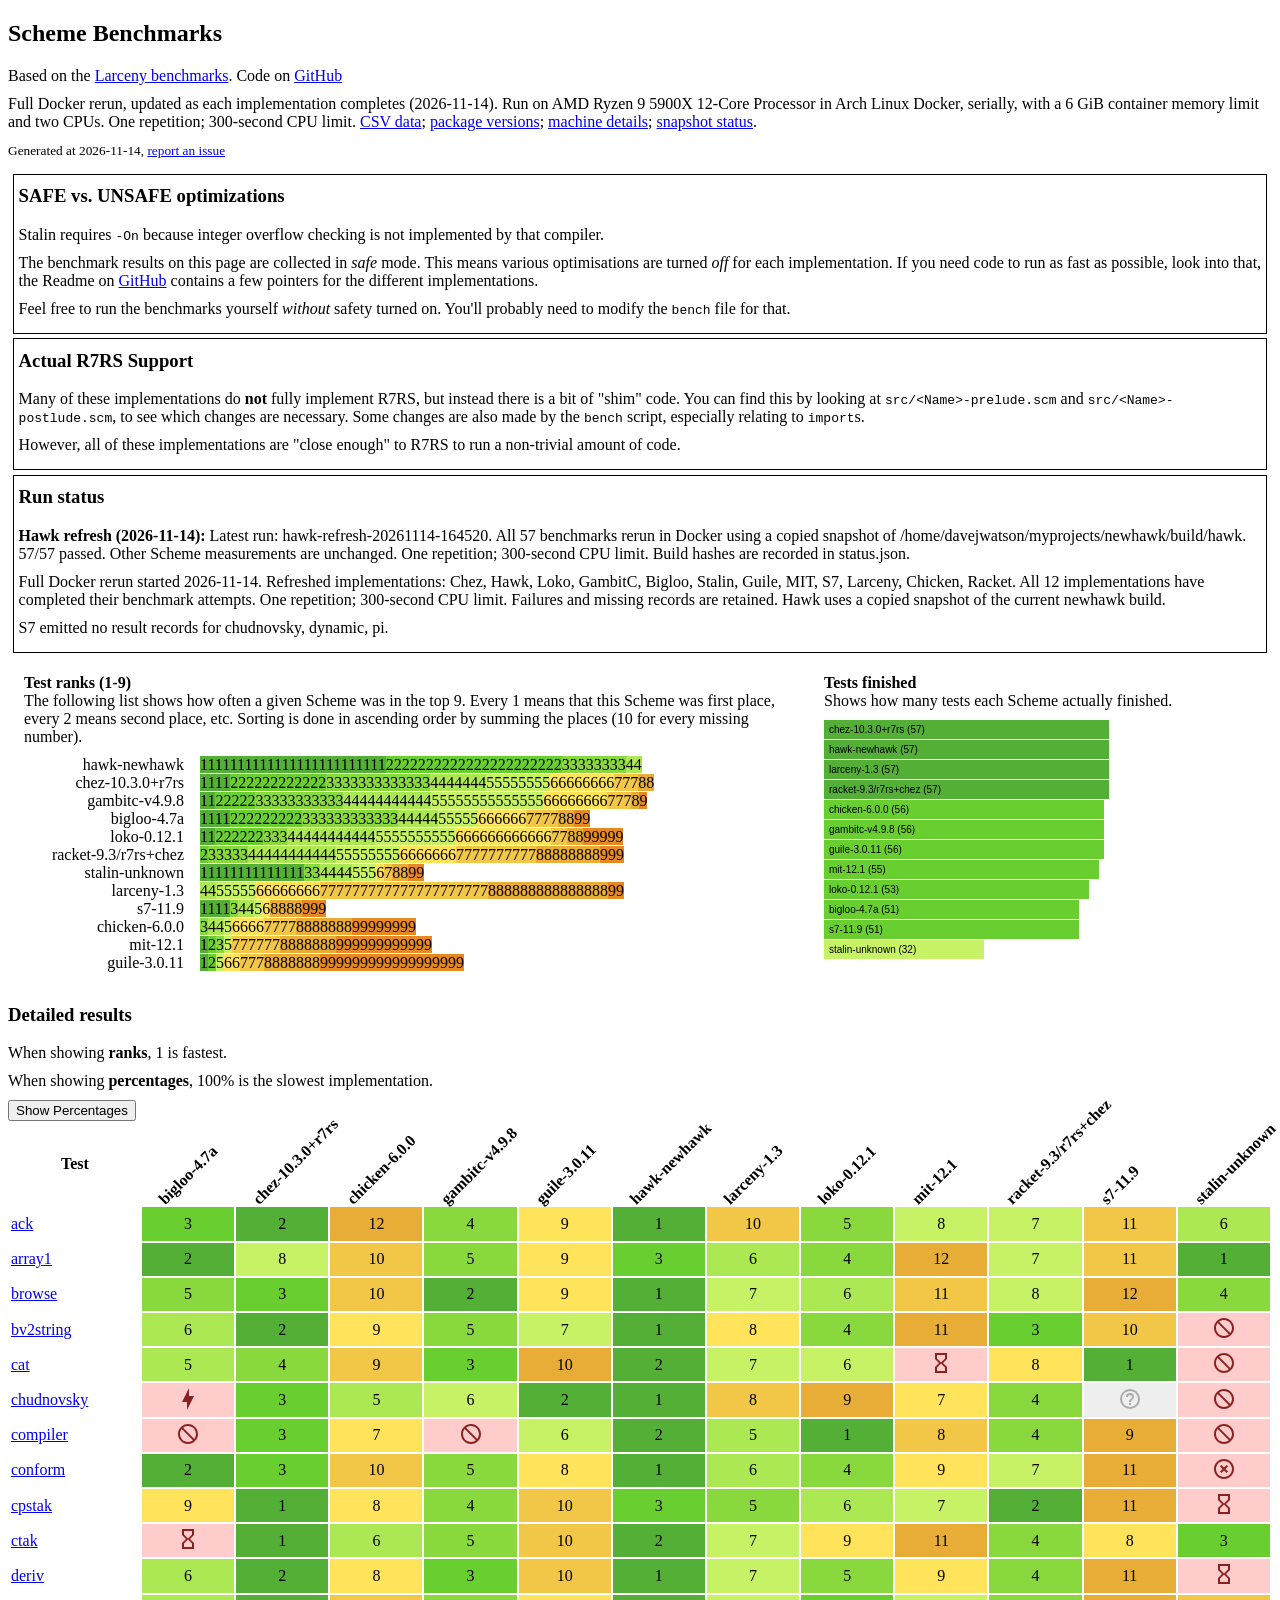
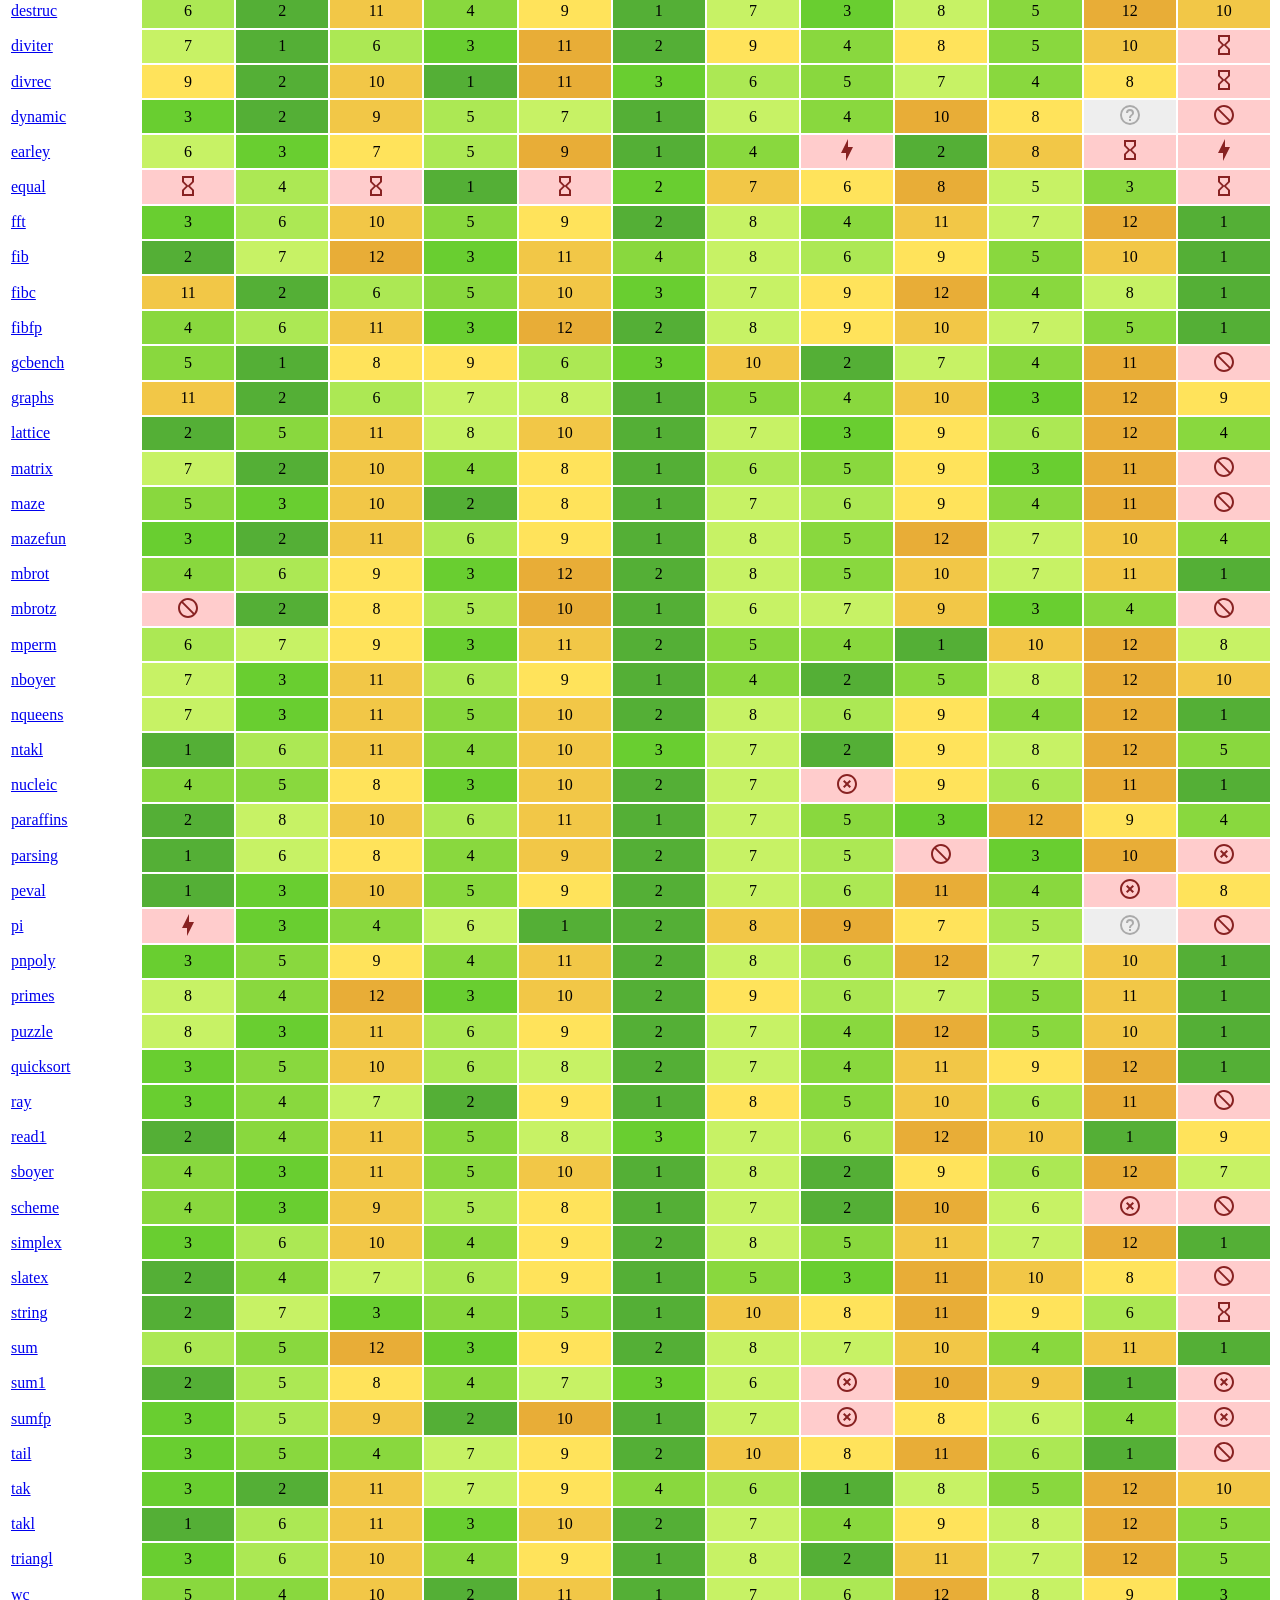
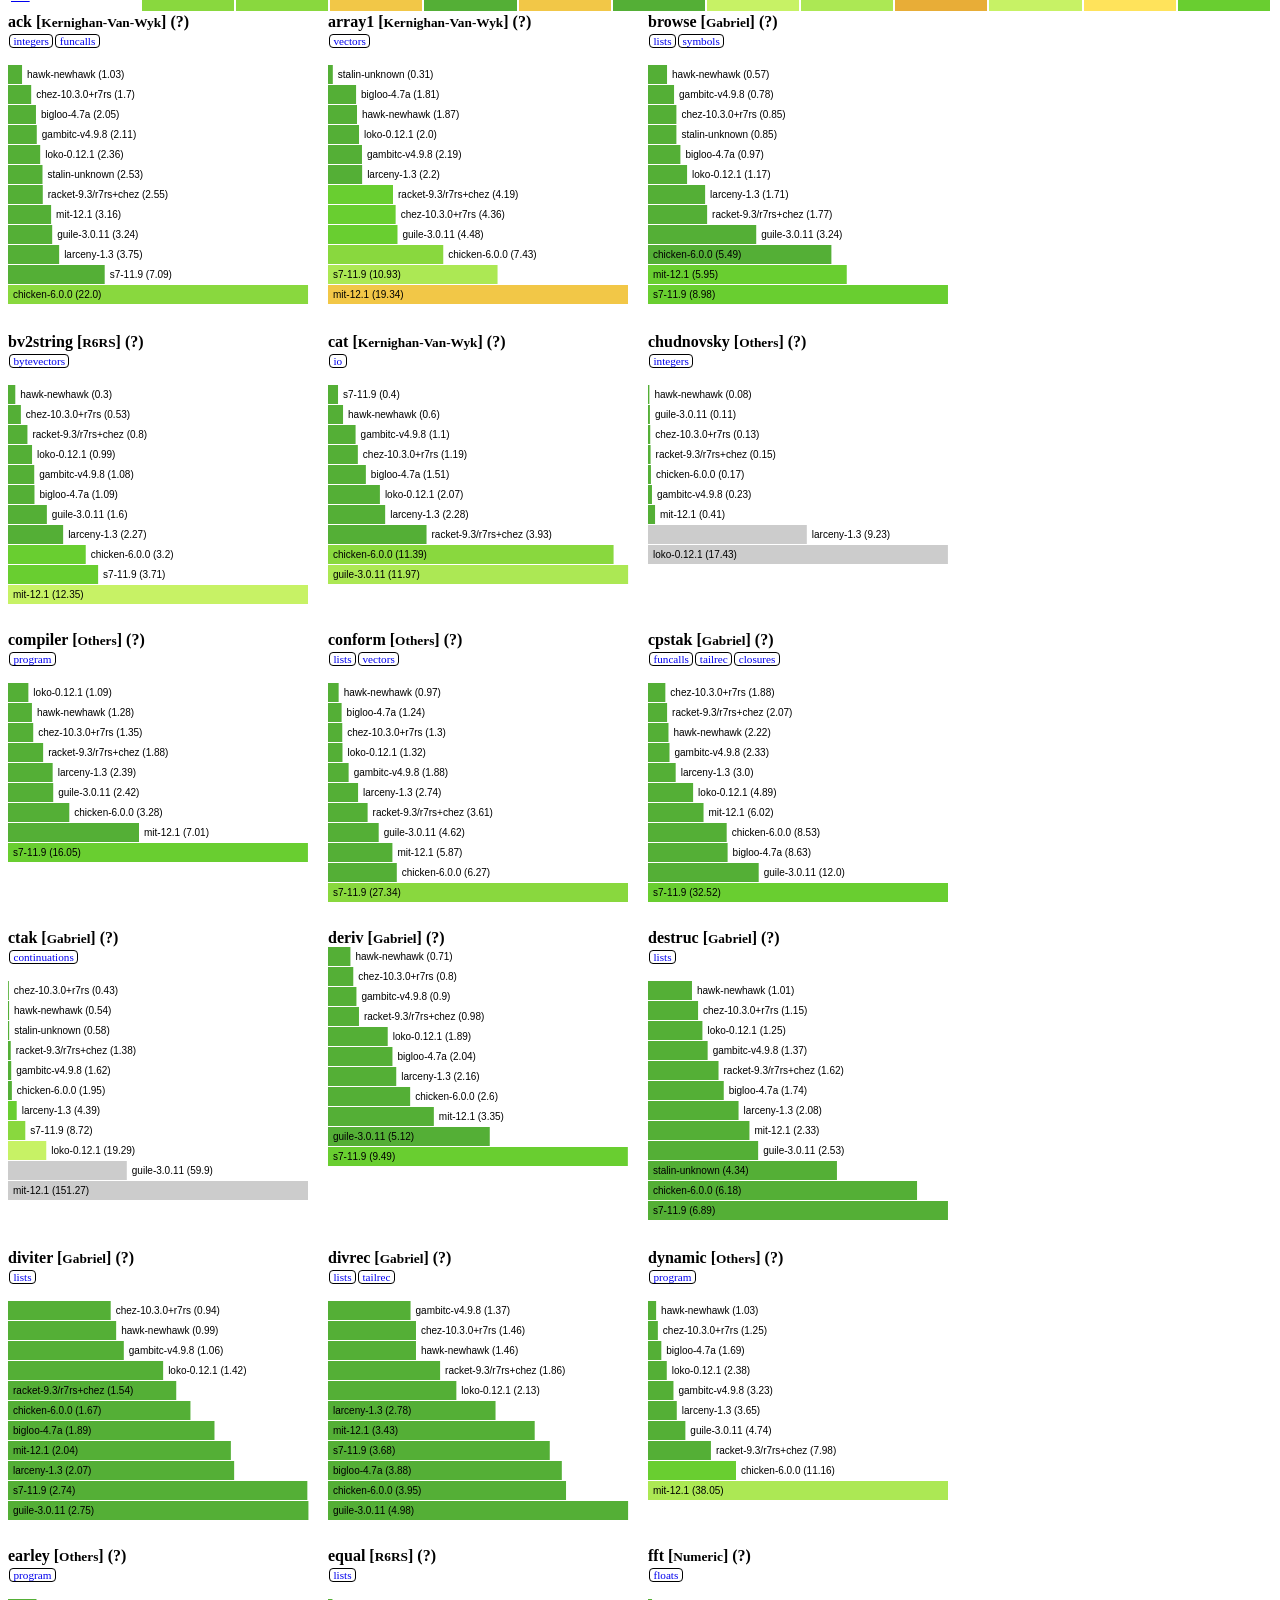
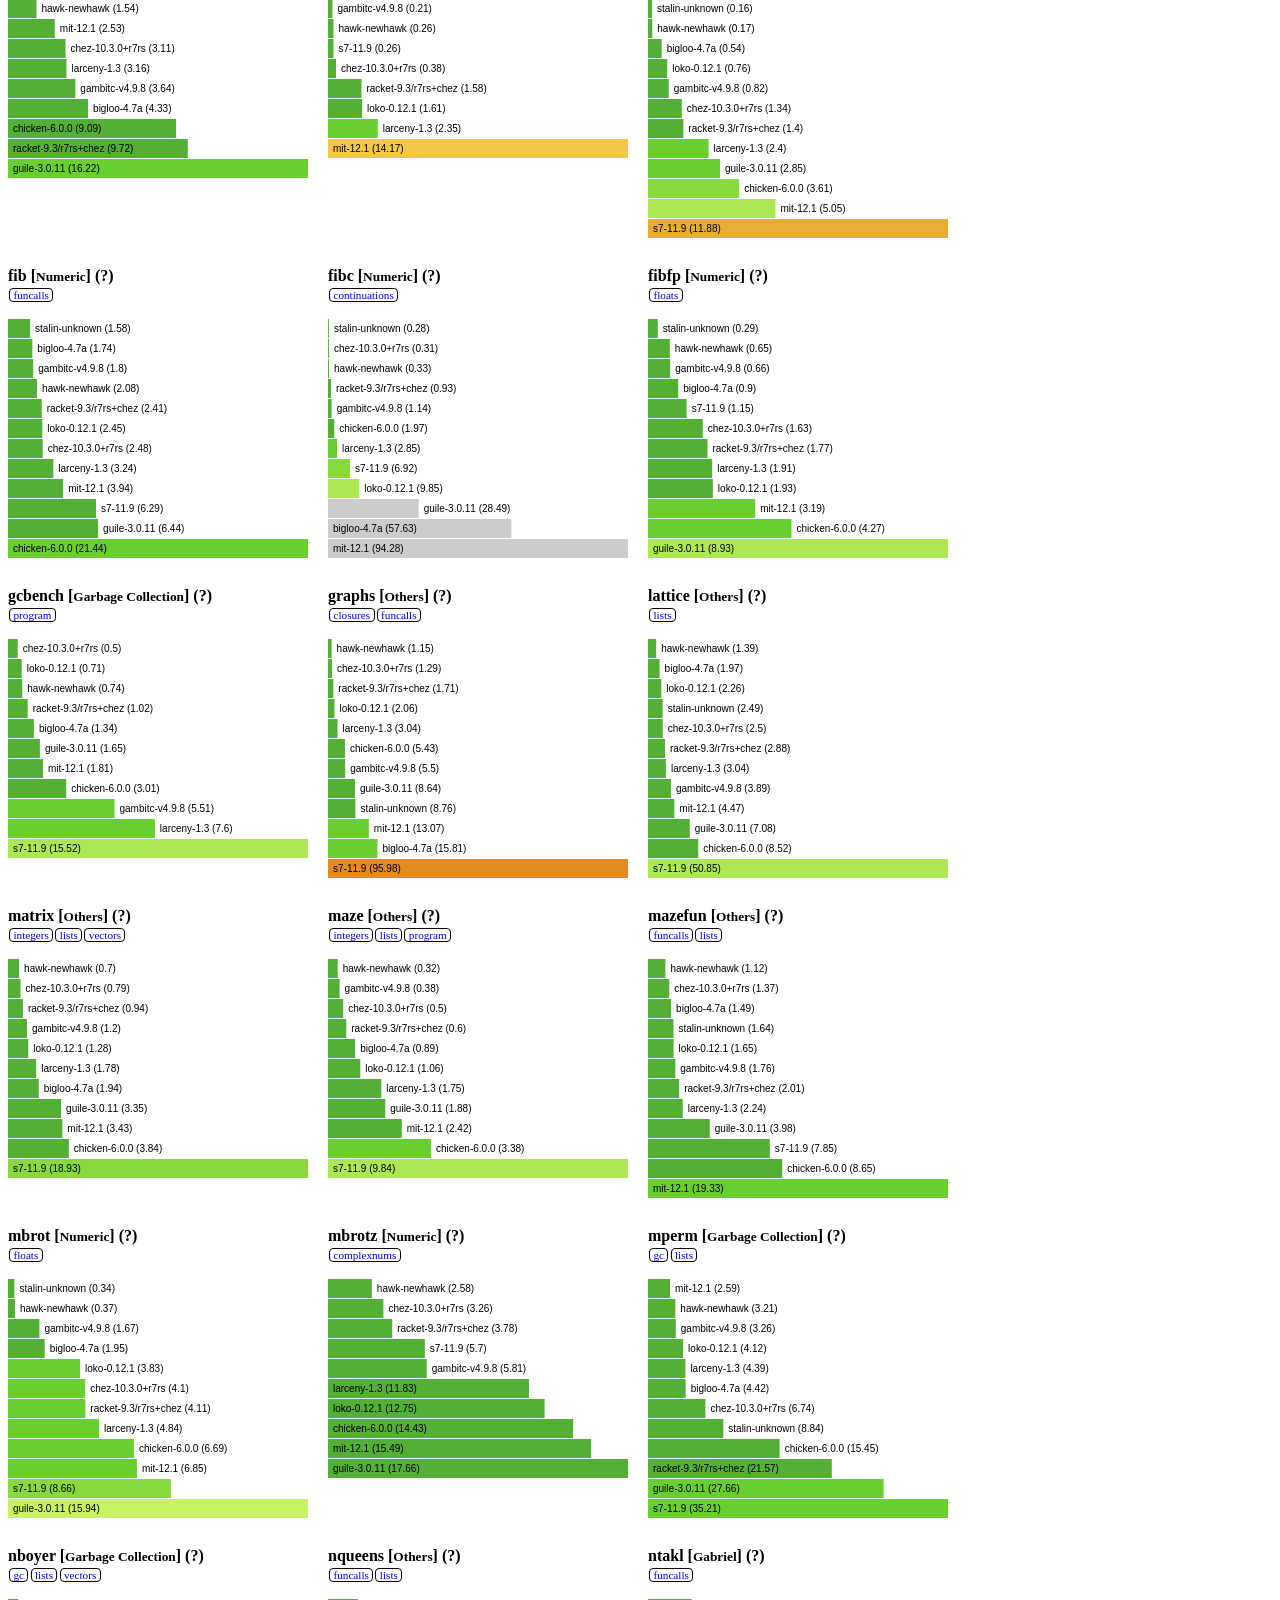
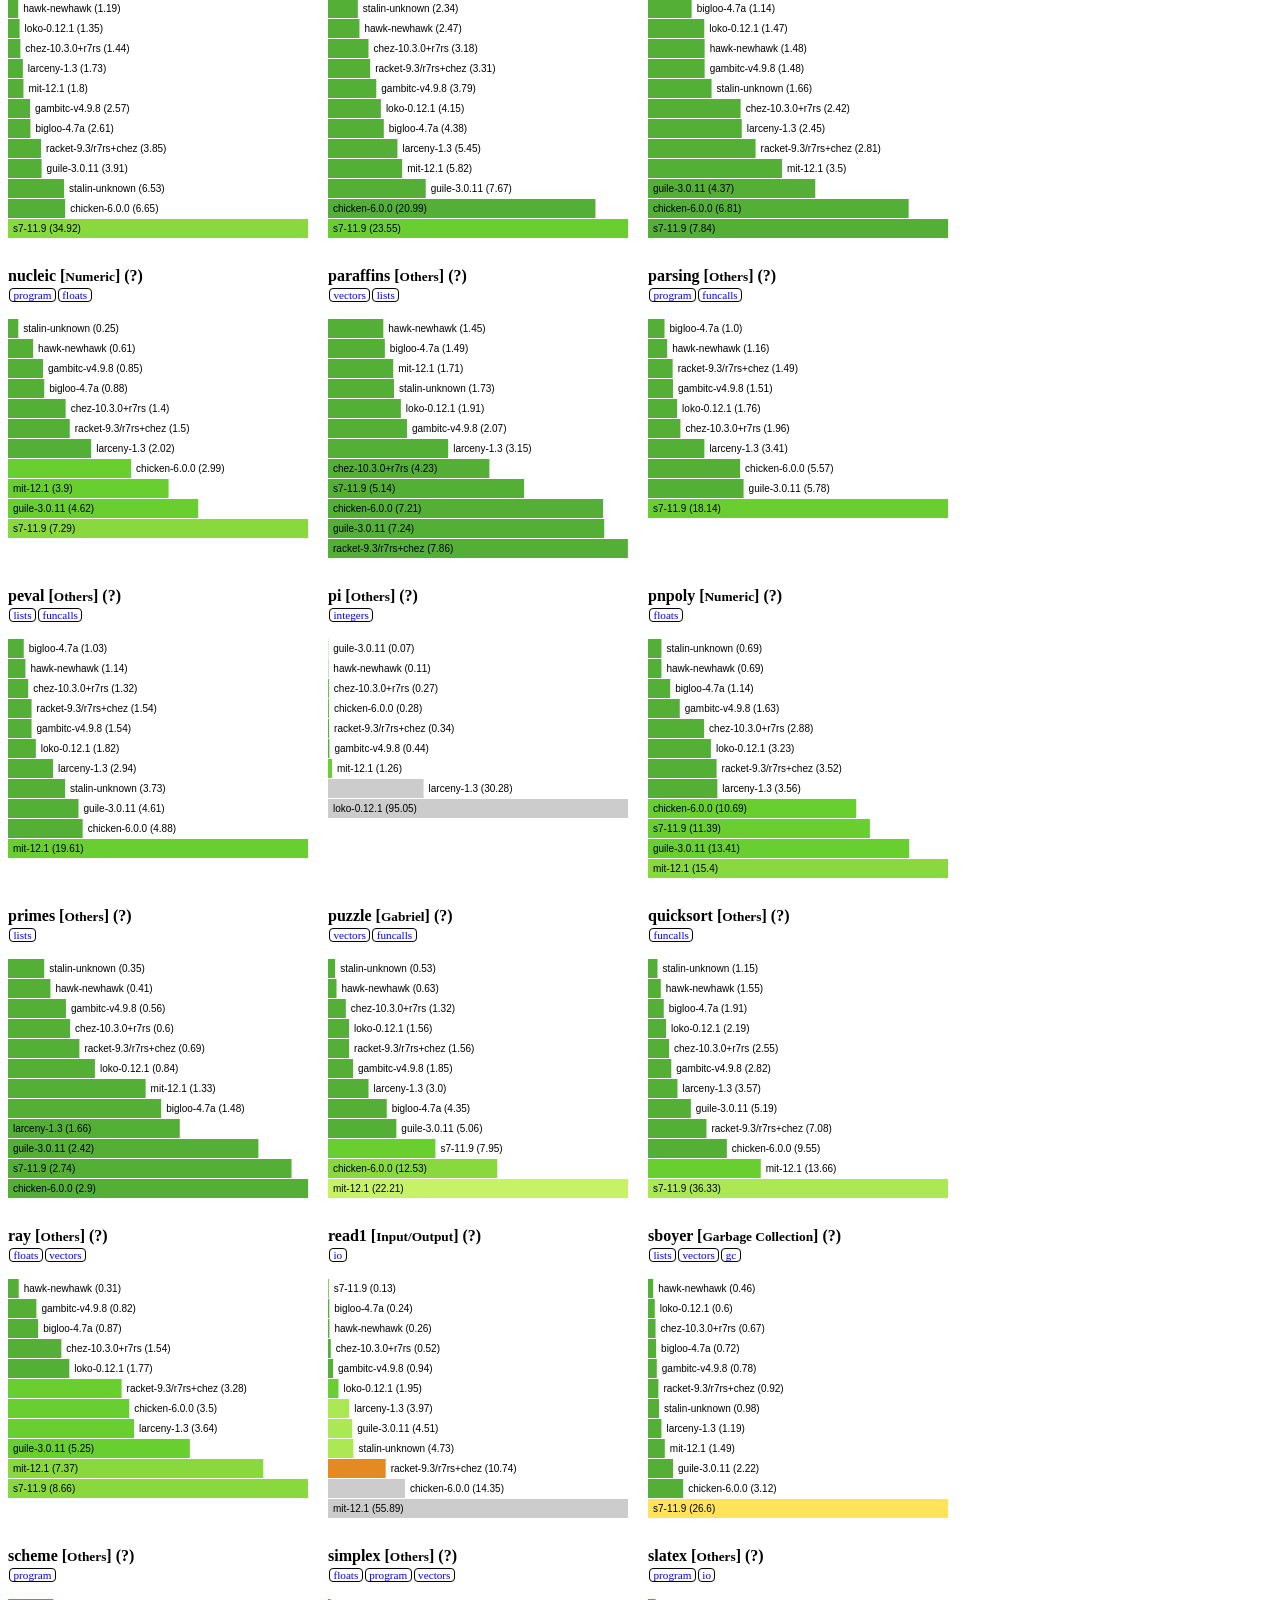
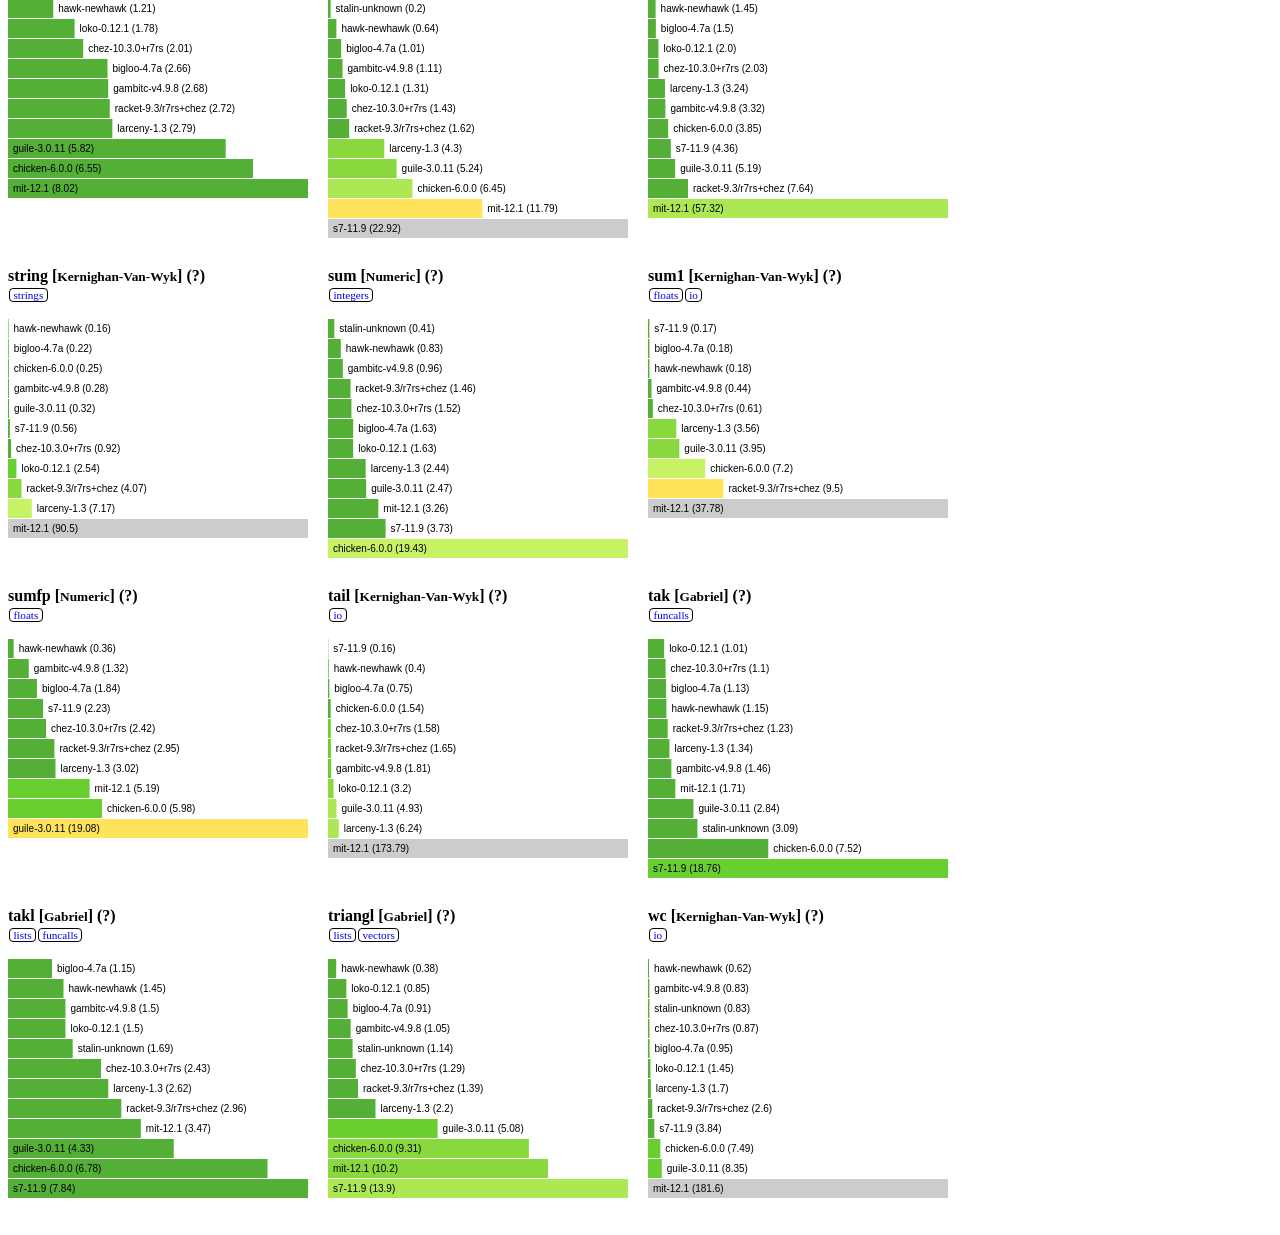
==== commit aa1cdead: "Update published benchmark results from current local preview" ====
--- a/index.html
+++ b/index.html
@@ -70,8 +70,8 @@
 <body>
 <h2>Scheme Benchmarks</h3>
 <p>Based on the <a href="http://www.larcenists.org/benchmarksGenuineR6Linux.html">Larceny benchmarks</a>. Code on <a href="http://www.github.com/djwatson/r7rs-benchmarks">GitHub</a></p>
-<p>Completed full run: Chez, Hawk, Loko, GambitC, Bigloo, Stalin, Guile, MIT, S7, Larceny, Chicken, Racket. Run on AMD Ryzen 9 5900X 12-Core Processor in Arch Linux Docker, serially, with a 6 GiB container memory limit and two CPUs. One repetition; 300-second CPU limit. <a href="all.csv">CSV data</a>; <a href="packages.txt">package versions</a>; <a href="machine.txt">machine details</a>; <a href="status.json">snapshot status</a>.</p>
-<p><small>Generated at 2026-11-04, <a href="https://github.com/djwatson/r7rs-benchmarks/issues">report an issue</a></small></p>
+<p>Full Docker rerun, updated as each implementation completes (2026-11-14). Run on AMD Ryzen 9 5900X 12-Core Processor in Arch Linux Docker, serially, with a 6 GiB container memory limit and two CPUs. One repetition; 300-second CPU limit. <a href="all.csv">CSV data</a>; <a href="packages.txt">package versions</a>; <a href="machine.txt">machine details</a>; <a href="status.json">snapshot status</a>.</p>
+<p><small>Generated at 2026-11-14, <a href="https://github.com/djwatson/r7rs-benchmarks/issues">report an issue</a></small></p>
 <div class="boxed">
 <h3>SAFE vs. UNSAFE optimizations</h3><p>Stalin requires <code>-On</code> because integer overflow checking is not implemented by that compiler.</p>
 <p>The benchmark results on this page are collected in <em>safe</em> mode. This means various optimisations are turned <em>off</em> for each implementation. If you need code to run as fast as possible, look into that, the Readme on <a href="http://www.github.com/djwatson/r7rs-benchmarks">GitHub</a> contains a few pointers for the different implementations.</p>
@@ -83,7 +83,7 @@
 <p>However, all of these implementations are "close enough" to R7RS to run a non-trivial amount of code.</p>
 </div>
 <div class="boxed">
-<h3>Run status</h3><p>All published implementations have completed their benchmark attempts. Failures and timeouts are retained in the CSV and shown in the results.</p><p>S7 emitted no result records for pi, dynamic, chudnovsky. These cells show the missing-result icon.</p><p><strong>Hawk 0.12 update:</strong> All 57 Hawk benchmarks were rerun serially in Docker using Hawk <strong>0.12</strong> (tag <code>v0.12</code>, commit <code>5ccf66a4587f</code>) (RelWithDebInfo). One repetition; 300-second CPU limit. Other implementations retain their existing measurements, including the previous mbrotZ rerun for Chez, GambitC, S7, Larceny, and Racket. Full provenance is recorded in status.json.</p></div>
+<h3>Run status</h3><p><strong>Hawk refresh (2026-11-14):</strong> Latest run: hawk-refresh-20261114-164520. All 57 benchmarks rerun in Docker using a copied snapshot of /home/davejwatson/myprojects/newhawk/build/hawk. 57/57 passed. Other Scheme measurements are unchanged. One repetition; 300-second CPU limit. Build hashes are recorded in status.json.</p><p>Full Docker rerun started 2026-11-14. Refreshed implementations: Chez, Hawk, Loko, GambitC, Bigloo, Stalin, Guile, MIT, S7, Larceny, Chicken, Racket. All 12 implementations have completed their benchmark attempts. One repetition; 300-second CPU limit. Failures and missing records are retained. Hawk uses a copied snapshot of the current newhawk build.</p><p>S7 emitted no result records for chudnovsky, dynamic, pi.</p></div>
 <style>
 .boxed {
   margin: 0.3em;
@@ -159,694 +159,700 @@
 .rank8 { background-color: #e8ad37; }
 .rank9 { background-color: #e58922; }
 
-</style><div class="ranks"><h4>Test ranks (1-9)</h4><p>The following list shows how often a given Scheme was in the top 9. Every 1 means that this Scheme was first place, every 2 means second place, etc. Sorting is done in ascending order by summing the places (10 for every missing number).</p><div><span class="name">hawk-0.12</span><span><span class="rank1">1</span><span class="rank1">1</span><span class="rank1">1</span><span class="rank1">1</span><span class="rank1">1</span><span class="rank1">1</span><span class="rank1">1</span><span class="rank1">1</span><span class="rank1">1</span><span class="rank1">1</span><span class="rank1">1</span><span class="rank1">1</span><span class="rank1">1</span><span class="rank1">1</span><span class="rank1">1</span><span class="rank1">1</span><span class="rank1">1</span><span class="rank1">1</span><span class="rank1">1</span><span class="rank1">1</span><span class="rank1">1</span><span class="rank1">1</span><span class="rank1">1</span><span class="rank1">1</span><span class="rank1">1</span><span class="rank1">1</span><span class="rank1">1</span><span class="rank2">2</span><span class="rank2">2</span><span class="rank2">2</span><span class="rank2">2</span><span class="rank2">2</span><span class="rank2">2</span><span class="rank2">2</span><span class="rank2">2</span><span class="rank2">2</span><span class="rank2">2</span><span class="rank2">2</span><span class="rank2">2</span><span class="rank2">2</span><span class="rank2">2</span><span class="rank2">2</span><span class="rank2">2</span><span class="rank2">2</span><span class="rank2">2</span><span class="rank2">2</span><span class="rank2">2</span><span class="rank2">2</span><span class="rank3">3</span><span class="rank3">3</span><span class="rank3">3</span><span class="rank3">3</span><span class="rank3">3</span><span class="rank4">4</span><span class="rank4">4</span><span class="rank6">6</span><span class="rank6">6</span></span></div><div><span class="name">chez-10.3.0+r7rs</span><span><span class="rank1">1</span><span class="rank1">1</span><span class="rank2">2</span><span class="rank2">2</span><span class="rank2">2</span><span class="rank2">2</span><span class="rank2">2</span><span class="rank2">2</span><span class="rank2">2</span><span class="rank2">2</span><span class="rank2">2</span><span class="rank2">2</span><span class="rank3">3</span><span class="rank3">3</span><span class="rank3">3</span><span class="rank3">3</span><span class="rank3">3</span><span class="rank3">3</span><span class="rank3">3</span><span class="rank3">3</span><span class="rank3">3</span><span class="rank3">3</span><span class="rank3">3</span><span class="rank3">3</span><span class="rank3">3</span><span class="rank3">3</span><span class="rank3">3</span><span class="rank4">4</span><span class="rank4">4</span><span class="rank4">4</span><span class="rank4">4</span><span class="rank4">4</span><span class="rank4">4</span><span class="rank4">4</span><span class="rank4">4</span><span class="rank4">4</span><span class="rank4">4</span><span class="rank4">4</span><span class="rank5">5</span><span class="rank5">5</span><span class="rank5">5</span><span class="rank5">5</span><span class="rank5">5</span><span class="rank6">6</span><span class="rank6">6</span><span class="rank6">6</span><span class="rank6">6</span><span class="rank6">6</span><span class="rank6">6</span><span class="rank6">6</span><span class="rank7">7</span><span class="rank7">7</span><span class="rank7">7</span><span class="rank7">7</span><span class="rank7">7</span><span class="rank7">7</span><span class="rank9">9</span></span></div><div><span class="name">gambitc-v4.9.8</span><span><span class="rank1">1</span><span class="rank1">1</span><span class="rank2">2</span><span class="rank2">2</span><span class="rank2">2</span><span class="rank2">2</span><span class="rank2">2</span><span class="rank2">2</span><span class="rank2">2</span><span class="rank3">3</span><span class="rank3">3</span><span class="rank3">3</span><span class="rank3">3</span><span class="rank3">3</span><span class="rank3">3</span><span class="rank3">3</span><span class="rank3">3</span><span class="rank3">3</span><span class="rank3">3</span><span class="rank4">4</span><span class="rank4">4</span><span class="rank4">4</span><span class="rank4">4</span><span class="rank4">4</span><span class="rank4">4</span><span class="rank4">4</span><span class="rank4">4</span><span class="rank4">4</span><span class="rank4">4</span><span class="rank4">4</span><span class="rank4">4</span><span class="rank4">4</span><span class="rank4">4</span><span class="rank5">5</span><span class="rank5">5</span><span class="rank5">5</span><span class="rank5">5</span><span class="rank5">5</span><span class="rank5">5</span><span class="rank5">5</span><span class="rank5">5</span><span class="rank5">5</span><span class="rank5">5</span><span class="rank6">6</span><span class="rank6">6</span><span class="rank6">6</span><span class="rank6">6</span><span class="rank6">6</span><span class="rank6">6</span><span class="rank6">6</span><span class="rank6">6</span><span class="rank7">7</span><span class="rank7">7</span><span class="rank8">8</span><span class="rank9">9</span></span></div><div><span class="name">bigloo-4.7a</span><span><span class="rank1">1</span><span class="rank1">1</span><span class="rank1">1</span><span class="rank1">1</span><span class="rank2">2</span><span class="rank2">2</span><span class="rank2">2</span><span class="rank2">2</span><span class="rank2">2</span><span class="rank2">2</span><span class="rank2">2</span><span class="rank2">2</span><span class="rank3">3</span><span class="rank3">3</span><span class="rank3">3</span><span class="rank3">3</span><span class="rank3">3</span><span class="rank3">3</span><span class="rank3">3</span><span class="rank3">3</span><span class="rank3">3</span><span class="rank3">3</span><span class="rank3">3</span><span class="rank3">3</span><span class="rank4">4</span><span class="rank4">4</span><span class="rank4">4</span><span class="rank4">4</span><span class="rank5">5</span><span class="rank5">5</span><span class="rank5">5</span><span class="rank5">5</span><span class="rank5">5</span><span class="rank5">5</span><span class="rank5">5</span><span class="rank5">5</span><span class="rank6">6</span><span class="rank6">6</span><span class="rank6">6</span><span class="rank7">7</span><span class="rank7">7</span><span class="rank7">7</span><span class="rank7">7</span><span class="rank7">7</span><span class="rank8">8</span><span class="rank8">8</span><span class="rank8">8</span><span class="rank8">8</span><span class="rank9">9</span></span></div><div><span class="name">loko-0.12.1</span><span><span class="rank1">1</span><span class="rank1">1</span><span class="rank2">2</span><span class="rank2">2</span><span class="rank2">2</span><span class="rank2">2</span><span class="rank2">2</span><span class="rank2">2</span><span class="rank2">2</span><span class="rank3">3</span><span class="rank3">3</span><span class="rank3">3</span><span class="rank3">3</span><span class="rank3">3</span><span class="rank4">4</span><span class="rank4">4</span><span class="rank4">4</span><span class="rank4">4</span><span class="rank4">4</span><span class="rank4">4</span><span class="rank4">4</span><span class="rank4">4</span><span class="rank4">4</span><span class="rank4">4</span><span class="rank5">5</span><span class="rank5">5</span><span class="rank5">5</span><span class="rank5">5</span><span class="rank5">5</span><span class="rank5">5</span><span class="rank5">5</span><span class="rank5">5</span><span class="rank5">5</span><span class="rank5">5</span><span class="rank6">6</span><span class="rank6">6</span><span class="rank6">6</span><span class="rank6">6</span><span class="rank6">6</span><span class="rank6">6</span><span class="rank6">6</span><span class="rank6">6</span><span class="rank6">6</span><span class="rank6">6</span><span class="rank6">6</span><span class="rank7">7</span><span class="rank8">8</span><span class="rank8">8</span><span class="rank9">9</span><span class="rank9">9</span><span class="rank9">9</span><span class="rank9">9</span><span class="rank9">9</span></span></div><div><span class="name">racket-9.3/r7rs+chez</span><span><span class="rank3">3</span><span class="rank3">3</span><span class="rank3">3</span><span class="rank3">3</span><span class="rank3">3</span><span class="rank4">4</span><span class="rank4">4</span><span class="rank4">4</span><span class="rank4">4</span><span class="rank4">4</span><span class="rank4">4</span><span class="rank4">4</span><span class="rank4">4</span><span class="rank4">4</span><span class="rank4">4</span><span class="rank5">5</span><span class="rank5">5</span><span class="rank5">5</span><span class="rank5">5</span><span class="rank5">5</span><span class="rank5">5</span><span class="rank5">5</span><span class="rank5">5</span><span class="rank6">6</span><span class="rank6">6</span><span class="rank6">6</span><span class="rank6">6</span><span class="rank6">6</span><span class="rank6">6</span><span class="rank6">6</span><span class="rank6">6</span><span class="rank6">6</span><span class="rank6">6</span><span class="rank7">7</span><span class="rank7">7</span><span class="rank7">7</span><span class="rank7">7</span><span class="rank7">7</span><span class="rank7">7</span><span class="rank7">7</span><span class="rank7">7</span><span class="rank7">7</span><span class="rank7">7</span><span class="rank8">8</span><span class="rank8">8</span><span class="rank8">8</span><span class="rank8">8</span><span class="rank8">8</span><span class="rank8">8</span><span class="rank8">8</span><span class="rank9">9</span><span class="rank9">9</span><span class="rank9">9</span></span></div><div><span class="name">stalin-unknown</span><span><span class="rank1">1</span><span class="rank1">1</span><span class="rank1">1</span><span class="rank1">1</span><span class="rank1">1</span><span class="rank1">1</span><span class="rank1">1</span><span class="rank1">1</span><span class="rank1">1</span><span class="rank1">1</span><span class="rank1">1</span><span class="rank1">1</span><span class="rank1">1</span><span class="rank2">2</span><span class="rank2">2</span><span class="rank3">3</span><span class="rank3">3</span><span class="rank3">3</span><span class="rank4">4</span><span class="rank5">5</span><span class="rank5">5</span><span class="rank5">5</span><span class="rank5">5</span><span class="rank6">6</span><span class="rank7">7</span><span class="rank8">8</span><span class="rank8">8</span><span class="rank9">9</span><span class="rank9">9</span></span></div><div><span class="name">larceny-1.3</span><span><span class="rank4">4</span><span class="rank5">5</span><span class="rank5">5</span><span class="rank5">5</span><span class="rank5">5</span><span class="rank5">5</span><span class="rank6">6</span><span class="rank6">6</span><span class="rank6">6</span><span class="rank6">6</span><span class="rank6">6</span><span class="rank6">6</span><span class="rank6">6</span><span class="rank6">6</span><span class="rank6">6</span><span class="rank6">6</span><span class="rank6">6</span><span class="rank7">7</span><span class="rank7">7</span><span class="rank7">7</span><span class="rank7">7</span><span class="rank7">7</span><span class="rank7">7</span><span class="rank7">7</span><span class="rank7">7</span><span class="rank7">7</span><span class="rank7">7</span><span class="rank7">7</span><span class="rank7">7</span><span class="rank7">7</span><span class="rank7">7</span><span class="rank7">7</span><span class="rank7">7</span><span class="rank7">7</span><span class="rank7">7</span><span class="rank8">8</span><span class="rank8">8</span><span class="rank8">8</span><span class="rank8">8</span><span class="rank8">8</span><span class="rank8">8</span><span class="rank8">8</span><span class="rank8">8</span><span class="rank8">8</span><span class="rank8">8</span><span class="rank8">8</span><span class="rank8">8</span><span class="rank8">8</span><span class="rank8">8</span><span class="rank8">8</span><span class="rank9">9</span><span class="rank9">9</span><span class="rank9">9</span></span></div><div><span class="name">guile-3.0.11</span><span><span class="rank1">1</span><span class="rank1">1</span><span class="rank2">2</span><span class="rank5">5</span><span class="rank6">6</span><span class="rank7">7</span><span class="rank7">7</span><span class="rank7">7</span><span class="rank8">8</span><span class="rank8">8</span><span class="rank8">8</span><span class="rank8">8</span><span class="rank8">8</span><span class="rank8">8</span><span class="rank8">8</span><span class="rank8">8</span><span class="rank8">8</span><span class="rank8">8</span><span class="rank8">8</span><span class="rank9">9</span><span class="rank9">9</span><span class="rank9">9</span><span class="rank9">9</span><span class="rank9">9</span><span class="rank9">9</span><span class="rank9">9</span><span class="rank9">9</span><span class="rank9">9</span><span class="rank9">9</span><span class="rank9">9</span><span class="rank9">9</span><span class="rank9">9</span><span class="rank9">9</span><span class="rank9">9</span><span class="rank9">9</span></span></div><div><span class="name">s7-11.9</span><span><span class="rank1">1</span><span class="rank1">1</span><span class="rank1">1</span><span class="rank1">1</span><span class="rank3">3</span><span class="rank4">4</span><span class="rank5">5</span><span class="rank5">5</span><span class="rank5">5</span><span class="rank8">8</span><span class="rank8">8</span><span class="rank8">8</span><span class="rank8">8</span><span class="rank8">8</span><span class="rank8">8</span><span class="rank9">9</span></span></div><div><span class="name">mit-12.1</span><span><span class="rank1">1</span><span class="rank2">2</span><span class="rank4">4</span><span class="rank4">4</span><span class="rank7">7</span><span class="rank7">7</span><span class="rank7">7</span><span class="rank7">7</span><span class="rank7">7</span><span class="rank7">7</span><span class="rank7">7</span><span class="rank8">8</span><span class="rank8">8</span><span class="rank8">8</span><span class="rank8">8</span><span class="rank9">9</span><span class="rank9">9</span><span class="rank9">9</span><span class="rank9">9</span><span class="rank9">9</span><span class="rank9">9</span><span class="rank9">9</span><span class="rank9">9</span><span class="rank9">9</span><span class="rank9">9</span><span class="rank9">9</span><span class="rank9">9</span><span class="rank9">9</span></span></div><div><span class="name">chicken-6.0.0</span><span><span class="rank3">3</span><span class="rank4">4</span><span class="rank5">5</span><span class="rank5">5</span><span class="rank5">5</span><span class="rank6">6</span><span class="rank6">6</span><span class="rank6">6</span><span class="rank7">7</span><span class="rank7">7</span><span class="rank7">7</span><span class="rank7">7</span><span class="rank8">8</span><span class="rank8">8</span><span class="rank8">8</span><span class="rank8">8</span><span class="rank8">8</span><span class="rank9">9</span><span class="rank9">9</span><span class="rank9">9</span><span class="rank9">9</span><span class="rank9">9</span><span class="rank9">9</span><span class="rank9">9</span><span class="rank9">9</span></span></div></div><div class="finished"><h4>Tests finished</h4><p>Shows how many tests each Scheme actually finished.</p><svg class="chart" width="300" height="264"><g transform="translate(0,0)"><rect width="285" height="19" style="fill:#54af36"></rect><text x="5" y="9.5" dy=".35em">chez-10.3.0+r7rs (57)</text></g><g transform="translate(0,20)"><rect width="285" height="19" style="fill:#54af36"></rect><text x="5" y="9.5" dy=".35em">hawk-0.12 (57)</text></g><g transform="translate(0,40)"><rect width="285" height="19" style="fill:#54af36"></rect><text x="5" y="9.5" dy=".35em">larceny-1.3 (57)</text></g><g transform="translate(0,60)"><rect width="285" height="19" style="fill:#54af36"></rect><text x="5" y="9.5" dy=".35em">racket-9.3/r7rs+chez (57)</text></g><g transform="translate(0,80)"><rect width="280" height="19" style="fill:#69ce30"></rect><text x="5" y="9.5" dy=".35em">chicken-6.0.0 (56)</text></g><g transform="translate(0,100)"><rect width="280" height="19" style="fill:#69ce30"></rect><text x="5" y="9.5" dy=".35em">guile-3.0.11 (56)</text></g><g transform="translate(0,120)"><rect width="275" height="19" style="fill:#69ce30"></rect><text x="5" y="9.5" dy=".35em">gambitc-v4.9.8 (55)</text></g><g transform="translate(0,140)"><rect width="265" height="19" style="fill:#69ce30"></rect><text x="5" y="9.5" dy=".35em">loko-0.12.1 (53)</text></g><g transform="translate(0,160)"><rect width="260" height="19" style="fill:#69ce30"></rect><text x="5" y="9.5" dy=".35em">mit-12.1 (52)</text></g><g transform="translate(0,180)"><rect width="255" height="19" style="fill:#69ce30"></rect><text x="5" y="9.5" dy=".35em">bigloo-4.7a (51)</text></g><g transform="translate(0,200)"><rect width="250" height="19" style="fill:#69ce30"></rect><text x="5" y="9.5" dy=".35em">s7-11.9 (50)</text></g><g transform="translate(0,220)"><rect width="155" height="19" style="fill:#c7f265"></rect><text x="5" y="9.5" dy=".35em">stalin-unknown (31)</text></g></svg></div><div class="speed-rank"><h3>Detailed results</h3><p>When showing <strong>ranks</strong>, 1 is fastest.</p><p>When showing <strong>percentages</strong>, 100% is the slowest implementation.</p><button id="rankpercent">Show Percentages</button><table><thead><tr><th class="name">Test</th><th><div class="scheme"><span title="bigloo-4.7a">bigloo-4.7a</span></div></th><th><div class="scheme"><span title="chez-10.3.0+r7rs">chez-10.3.0+r7rs</span></div></th><th><div class="scheme"><span title="chicken-6.0.0">chicken-6.0.0</span></div></th><th><div class="scheme"><span title="gambitc-v4.9.8">gambitc-v4.9.8</span></div></th><th><div class="scheme"><span title="guile-3.0.11">guile-3.0.11</span></div></th><th><div class="scheme"><span title="hawk-0.12">hawk-0.12</span></div></th><th><div class="scheme"><span title="larceny-1.3">larceny-1.3</span></div></th><th><div class="scheme"><span title="loko-0.12.1">loko-0.12.1</span></div></th><th><div class="scheme"><span title="mit-12.1">mit-12.1</span></div></th><th><div class="scheme"><span title="racket-9.3/r7rs+chez">racket-9.3/r7rs+chez</span></div></th><th><div class="scheme"><span title="s7-11.9">s7-11.9</span></div></th><th><div class="scheme"><span title="stalin-unknown">stalin-unknown</span></div></th></tr></thead><tbody><tr data-tags="integers funcalls"><td><a href="#ack">ack</a></td><td class="box" style="background-color: #69ce30;" title="bigloo-4.7a in test ack&amp;#10;rank 3&amp;#10;9.3% of slowest&amp;#10;155.3% of fastest"><span class="rank">3</span><span class="percent" style="display: none;">9.3%</span>
-</td><td class="box" style="background-color: #54af36;" title="chez-10.3.0+r7rs in test ack&amp;#10;rank 2&amp;#10;7.7% of slowest&amp;#10;128.8% of fastest"><span class="rank">2</span><span class="percent" style="display: none;">7.7%</span>
-</td><td class="box" style="background-color: #e8ad37;" title="chicken-6.0.0 in test ack&amp;#10;rank 12&amp;#10;100.0% of slowest&amp;#10;1678.7% of fastest"><span class="rank">12</span><span class="percent" style="display: none;">100.0%</span>
-</td><td class="box" style="background-color: #89d83e;" title="gambitc-v4.9.8 in test ack&amp;#10;rank 4&amp;#10;9.4% of slowest&amp;#10;157.3% of fastest"><span class="rank">4</span><span class="percent" style="display: none;">9.4%</span>
-</td><td class="box" style="background-color: #c7f265;" title="guile-3.0.11 in test ack&amp;#10;rank 8&amp;#10;14.4% of slowest&amp;#10;241.0% of fastest"><span class="rank">8</span><span class="percent" style="display: none;">14.4%</span>
-</td><td class="box" style="background-color: #54af36;" title="hawk-0.12 in test ack&amp;#10;rank 1&amp;#10;6.0% of slowest&amp;#10;100.0% of fastest"><span class="rank">1</span><span class="percent" style="display: none;">6.0%</span>
-</td><td class="box" style="background-color: #f2c747;" title="larceny-1.3 in test ack&amp;#10;rank 10&amp;#10;15.2% of slowest&amp;#10;255.9% of fastest"><span class="rank">10</span><span class="percent" style="display: none;">15.2%</span>
-</td><td class="box" style="background-color: #89d83e;" title="loko-0.12.1 in test ack&amp;#10;rank 5&amp;#10;10.6% of slowest&amp;#10;177.2% of fastest"><span class="rank">5</span><span class="percent" style="display: none;">10.6%</span>
-</td><td class="box" style="background-color: #ffe35b;" title="mit-12.1 in test ack&amp;#10;rank 9&amp;#10;14.4% of slowest&amp;#10;241.1% of fastest"><span class="rank">9</span><span class="percent" style="display: none;">14.4%</span>
-</td><td class="box" style="background-color: #ace854;" title="racket-9.3/r7rs+chez in test ack&amp;#10;rank 6&amp;#10;11.3% of slowest&amp;#10;189.5% of fastest"><span class="rank">6</span><span class="percent" style="display: none;">11.3%</span>
-</td><td class="box" style="background-color: #f2c747;" title="s7-11.9 in test ack&amp;#10;rank 11&amp;#10;32.0% of slowest&amp;#10;537.3% of fastest"><span class="rank">11</span><span class="percent" style="display: none;">32.0%</span>
-</td><td class="box" style="background-color: #c7f265;" title="stalin-unknown in test ack&amp;#10;rank 7&amp;#10;11.5% of slowest&amp;#10;193.1% of fastest"><span class="rank">7</span><span class="percent" style="display: none;">11.5%</span>
-</td>
-</tr><tr data-tags="vectors"><td><a href="#array1">array1</a></td><td class="box" style="background-color: #69ce30;" title="bigloo-4.7a in test array1&amp;#10;rank 3&amp;#10;7.6% of slowest&amp;#10;468.9% of fastest"><span class="rank">3</span><span class="percent" style="display: none;">7.6%</span>
-</td><td class="box" style="background-color: #c7f265;" title="chez-10.3.0+r7rs in test array1&amp;#10;rank 7&amp;#10;19.8% of slowest&amp;#10;1215.3% of fastest"><span class="rank">7</span><span class="percent" style="display: none;">19.8%</span>
-</td><td class="box" style="background-color: #f2c747;" title="chicken-6.0.0 in test array1&amp;#10;rank 11&amp;#10;39.5% of slowest&amp;#10;2427.2% of fastest"><span class="rank">11</span><span class="percent" style="display: none;">39.5%</span>
-</td><td class="box" style="background-color: #ace854;" title="gambitc-v4.9.8 in test array1&amp;#10;rank 6&amp;#10;11.7% of slowest&amp;#10;717.4% of fastest"><span class="rank">6</span><span class="percent" style="display: none;">11.7%</span>
-</td><td class="box" style="background-color: #ffe35b;" title="guile-3.0.11 in test array1&amp;#10;rank 9&amp;#10;20.8% of slowest&amp;#10;1276.1% of fastest"><span class="rank">9</span><span class="percent" style="display: none;">20.8%</span>
-</td><td class="box" style="background-color: #89d83e;" title="hawk-0.12 in test array1&amp;#10;rank 4&amp;#10;8.3% of slowest&amp;#10;511.1% of fastest"><span class="rank">4</span><span class="percent" style="display: none;">8.3%</span>
-</td><td class="box" style="background-color: #89d83e;" title="larceny-1.3 in test array1&amp;#10;rank 5&amp;#10;11.4% of slowest&amp;#10;702.7% of fastest"><span class="rank">5</span><span class="percent" style="display: none;">11.4%</span>
-</td><td class="box" style="background-color: #54af36;" title="loko-0.12.1 in test array1&amp;#10;rank 2&amp;#10;7.6% of slowest&amp;#10;467.4% of fastest"><span class="rank">2</span><span class="percent" style="display: none;">7.6%</span>
-</td><td class="box" style="background-color: #e8ad37;" title="mit-12.1 in test array1&amp;#10;rank 12&amp;#10;100.0% of slowest&amp;#10;6140.7% of fastest"><span class="rank">12</span><span class="percent" style="display: none;">100.0%</span>
-</td><td class="box" style="background-color: #c7f265;" title="racket-9.3/r7rs+chez in test array1&amp;#10;rank 8&amp;#10;20.6% of slowest&amp;#10;1266.9% of fastest"><span class="rank">8</span><span class="percent" style="display: none;">20.6%</span>
-</td><td class="box" style="background-color: #f2c747;" title="s7-11.9 in test array1&amp;#10;rank 10&amp;#10;29.0% of slowest&amp;#10;1778.9% of fastest"><span class="rank">10</span><span class="percent" style="display: none;">29.0%</span>
+</style><div class="ranks"><h4>Test ranks (1-9)</h4><p>The following list shows how often a given Scheme was in the top 9. Every 1 means that this Scheme was first place, every 2 means second place, etc. Sorting is done in ascending order by summing the places (10 for every missing number).</p><div><span class="name">hawk-newhawk</span><span><span class="rank1">1</span><span class="rank1">1</span><span class="rank1">1</span><span class="rank1">1</span><span class="rank1">1</span><span class="rank1">1</span><span class="rank1">1</span><span class="rank1">1</span><span class="rank1">1</span><span class="rank1">1</span><span class="rank1">1</span><span class="rank1">1</span><span class="rank1">1</span><span class="rank1">1</span><span class="rank1">1</span><span class="rank1">1</span><span class="rank1">1</span><span class="rank1">1</span><span class="rank1">1</span><span class="rank1">1</span><span class="rank1">1</span><span class="rank1">1</span><span class="rank1">1</span><span class="rank1">1</span><span class="rank1">1</span><span class="rank2">2</span><span class="rank2">2</span><span class="rank2">2</span><span class="rank2">2</span><span class="rank2">2</span><span class="rank2">2</span><span class="rank2">2</span><span class="rank2">2</span><span class="rank2">2</span><span class="rank2">2</span><span class="rank2">2</span><span class="rank2">2</span><span class="rank2">2</span><span class="rank2">2</span><span class="rank2">2</span><span class="rank2">2</span><span class="rank2">2</span><span class="rank2">2</span><span class="rank2">2</span><span class="rank2">2</span><span class="rank2">2</span><span class="rank2">2</span><span class="rank3">3</span><span class="rank3">3</span><span class="rank3">3</span><span class="rank3">3</span><span class="rank3">3</span><span class="rank3">3</span><span class="rank3">3</span><span class="rank3">3</span><span class="rank4">4</span><span class="rank4">4</span></span></div><div><span class="name">chez-10.3.0+r7rs</span><span><span class="rank1">1</span><span class="rank1">1</span><span class="rank1">1</span><span class="rank1">1</span><span class="rank2">2</span><span class="rank2">2</span><span class="rank2">2</span><span class="rank2">2</span><span class="rank2">2</span><span class="rank2">2</span><span class="rank2">2</span><span class="rank2">2</span><span class="rank2">2</span><span class="rank2">2</span><span class="rank2">2</span><span class="rank2">2</span><span class="rank3">3</span><span class="rank3">3</span><span class="rank3">3</span><span class="rank3">3</span><span class="rank3">3</span><span class="rank3">3</span><span class="rank3">3</span><span class="rank3">3</span><span class="rank3">3</span><span class="rank3">3</span><span class="rank3">3</span><span class="rank3">3</span><span class="rank3">3</span><span class="rank4">4</span><span class="rank4">4</span><span class="rank4">4</span><span class="rank4">4</span><span class="rank4">4</span><span class="rank4">4</span><span class="rank4">4</span><span class="rank5">5</span><span class="rank5">5</span><span class="rank5">5</span><span class="rank5">5</span><span class="rank5">5</span><span class="rank5">5</span><span class="rank5">5</span><span class="rank5">5</span><span class="rank6">6</span><span class="rank6">6</span><span class="rank6">6</span><span class="rank6">6</span><span class="rank6">6</span><span class="rank6">6</span><span class="rank6">6</span><span class="rank6">6</span><span class="rank7">7</span><span class="rank7">7</span><span class="rank7">7</span><span class="rank8">8</span><span class="rank8">8</span></span></div><div><span class="name">gambitc-v4.9.8</span><span><span class="rank1">1</span><span class="rank1">1</span><span class="rank2">2</span><span class="rank2">2</span><span class="rank2">2</span><span class="rank2">2</span><span class="rank2">2</span><span class="rank3">3</span><span class="rank3">3</span><span class="rank3">3</span><span class="rank3">3</span><span class="rank3">3</span><span class="rank3">3</span><span class="rank3">3</span><span class="rank3">3</span><span class="rank3">3</span><span class="rank3">3</span><span class="rank3">3</span><span class="rank4">4</span><span class="rank4">4</span><span class="rank4">4</span><span class="rank4">4</span><span class="rank4">4</span><span class="rank4">4</span><span class="rank4">4</span><span class="rank4">4</span><span class="rank4">4</span><span class="rank4">4</span><span class="rank4">4</span><span class="rank5">5</span><span class="rank5">5</span><span class="rank5">5</span><span class="rank5">5</span><span class="rank5">5</span><span class="rank5">5</span><span class="rank5">5</span><span class="rank5">5</span><span class="rank5">5</span><span class="rank5">5</span><span class="rank5">5</span><span class="rank5">5</span><span class="rank5">5</span><span class="rank5">5</span><span class="rank6">6</span><span class="rank6">6</span><span class="rank6">6</span><span class="rank6">6</span><span class="rank6">6</span><span class="rank6">6</span><span class="rank6">6</span><span class="rank6">6</span><span class="rank7">7</span><span class="rank7">7</span><span class="rank7">7</span><span class="rank8">8</span><span class="rank9">9</span></span></div><div><span class="name">bigloo-4.7a</span><span><span class="rank1">1</span><span class="rank1">1</span><span class="rank1">1</span><span class="rank1">1</span><span class="rank2">2</span><span class="rank2">2</span><span class="rank2">2</span><span class="rank2">2</span><span class="rank2">2</span><span class="rank2">2</span><span class="rank2">2</span><span class="rank2">2</span><span class="rank2">2</span><span class="rank3">3</span><span class="rank3">3</span><span class="rank3">3</span><span class="rank3">3</span><span class="rank3">3</span><span class="rank3">3</span><span class="rank3">3</span><span class="rank3">3</span><span class="rank3">3</span><span class="rank3">3</span><span class="rank3">3</span><span class="rank3">3</span><span class="rank4">4</span><span class="rank4">4</span><span class="rank4">4</span><span class="rank4">4</span><span class="rank4">4</span><span class="rank5">5</span><span class="rank5">5</span><span class="rank5">5</span><span class="rank5">5</span><span class="rank5">5</span><span class="rank6">6</span><span class="rank6">6</span><span class="rank6">6</span><span class="rank6">6</span><span class="rank6">6</span><span class="rank6">6</span><span class="rank7">7</span><span class="rank7">7</span><span class="rank7">7</span><span class="rank7">7</span><span class="rank8">8</span><span class="rank8">8</span><span class="rank9">9</span><span class="rank9">9</span></span></div><div><span class="name">loko-0.12.1</span><span><span class="rank1">1</span><span class="rank1">1</span><span class="rank2">2</span><span class="rank2">2</span><span class="rank2">2</span><span class="rank2">2</span><span class="rank2">2</span><span class="rank2">2</span><span class="rank3">3</span><span class="rank3">3</span><span class="rank3">3</span><span class="rank4">4</span><span class="rank4">4</span><span class="rank4">4</span><span class="rank4">4</span><span class="rank4">4</span><span class="rank4">4</span><span class="rank4">4</span><span class="rank4">4</span><span class="rank4">4</span><span class="rank4">4</span><span class="rank4">4</span><span class="rank5">5</span><span class="rank5">5</span><span class="rank5">5</span><span class="rank5">5</span><span class="rank5">5</span><span class="rank5">5</span><span class="rank5">5</span><span class="rank5">5</span><span class="rank5">5</span><span class="rank5">5</span><span class="rank6">6</span><span class="rank6">6</span><span class="rank6">6</span><span class="rank6">6</span><span class="rank6">6</span><span class="rank6">6</span><span class="rank6">6</span><span class="rank6">6</span><span class="rank6">6</span><span class="rank6">6</span><span class="rank6">6</span><span class="rank6">6</span><span class="rank7">7</span><span class="rank7">7</span><span class="rank8">8</span><span class="rank8">8</span><span class="rank9">9</span><span class="rank9">9</span><span class="rank9">9</span><span class="rank9">9</span><span class="rank9">9</span></span></div><div><span class="name">racket-9.3/r7rs+chez</span><span><span class="rank2">2</span><span class="rank3">3</span><span class="rank3">3</span><span class="rank3">3</span><span class="rank3">3</span><span class="rank3">3</span><span class="rank4">4</span><span class="rank4">4</span><span class="rank4">4</span><span class="rank4">4</span><span class="rank4">4</span><span class="rank4">4</span><span class="rank4">4</span><span class="rank4">4</span><span class="rank4">4</span><span class="rank4">4</span><span class="rank4">4</span><span class="rank5">5</span><span class="rank5">5</span><span class="rank5">5</span><span class="rank5">5</span><span class="rank5">5</span><span class="rank5">5</span><span class="rank5">5</span><span class="rank5">5</span><span class="rank6">6</span><span class="rank6">6</span><span class="rank6">6</span><span class="rank6">6</span><span class="rank6">6</span><span class="rank6">6</span><span class="rank6">6</span><span class="rank7">7</span><span class="rank7">7</span><span class="rank7">7</span><span class="rank7">7</span><span class="rank7">7</span><span class="rank7">7</span><span class="rank7">7</span><span class="rank7">7</span><span class="rank7">7</span><span class="rank7">7</span><span class="rank8">8</span><span class="rank8">8</span><span class="rank8">8</span><span class="rank8">8</span><span class="rank8">8</span><span class="rank8">8</span><span class="rank8">8</span><span class="rank8">8</span><span class="rank9">9</span><span class="rank9">9</span><span class="rank9">9</span></span></div><div><span class="name">stalin-unknown</span><span><span class="rank1">1</span><span class="rank1">1</span><span class="rank1">1</span><span class="rank1">1</span><span class="rank1">1</span><span class="rank1">1</span><span class="rank1">1</span><span class="rank1">1</span><span class="rank1">1</span><span class="rank1">1</span><span class="rank1">1</span><span class="rank1">1</span><span class="rank1">1</span><span class="rank1">1</span><span class="rank3">3</span><span class="rank3">3</span><span class="rank4">4</span><span class="rank4">4</span><span class="rank4">4</span><span class="rank4">4</span><span class="rank5">5</span><span class="rank5">5</span><span class="rank5">5</span><span class="rank6">6</span><span class="rank7">7</span><span class="rank8">8</span><span class="rank8">8</span><span class="rank9">9</span><span class="rank9">9</span></span></div><div><span class="name">larceny-1.3</span><span><span class="rank4">4</span><span class="rank4">4</span><span class="rank5">5</span><span class="rank5">5</span><span class="rank5">5</span><span class="rank5">5</span><span class="rank5">5</span><span class="rank6">6</span><span class="rank6">6</span><span class="rank6">6</span><span class="rank6">6</span><span class="rank6">6</span><span class="rank6">6</span><span class="rank6">6</span><span class="rank6">6</span><span class="rank7">7</span><span class="rank7">7</span><span class="rank7">7</span><span class="rank7">7</span><span class="rank7">7</span><span class="rank7">7</span><span class="rank7">7</span><span class="rank7">7</span><span class="rank7">7</span><span class="rank7">7</span><span class="rank7">7</span><span class="rank7">7</span><span class="rank7">7</span><span class="rank7">7</span><span class="rank7">7</span><span class="rank7">7</span><span class="rank7">7</span><span class="rank7">7</span><span class="rank7">7</span><span class="rank7">7</span><span class="rank7">7</span><span class="rank8">8</span><span class="rank8">8</span><span class="rank8">8</span><span class="rank8">8</span><span class="rank8">8</span><span class="rank8">8</span><span class="rank8">8</span><span class="rank8">8</span><span class="rank8">8</span><span class="rank8">8</span><span class="rank8">8</span><span class="rank8">8</span><span class="rank8">8</span><span class="rank8">8</span><span class="rank8">8</span><span class="rank9">9</span><span class="rank9">9</span></span></div><div><span class="name">s7-11.9</span><span><span class="rank1">1</span><span class="rank1">1</span><span class="rank1">1</span><span class="rank1">1</span><span class="rank3">3</span><span class="rank4">4</span><span class="rank4">4</span><span class="rank5">5</span><span class="rank6">6</span><span class="rank8">8</span><span class="rank8">8</span><span class="rank8">8</span><span class="rank8">8</span><span class="rank9">9</span><span class="rank9">9</span><span class="rank9">9</span></span></div><div><span class="name">chicken-6.0.0</span><span><span class="rank3">3</span><span class="rank4">4</span><span class="rank4">4</span><span class="rank5">5</span><span class="rank6">6</span><span class="rank6">6</span><span class="rank6">6</span><span class="rank6">6</span><span class="rank7">7</span><span class="rank7">7</span><span class="rank7">7</span><span class="rank7">7</span><span class="rank8">8</span><span class="rank8">8</span><span class="rank8">8</span><span class="rank8">8</span><span class="rank8">8</span><span class="rank8">8</span><span class="rank8">8</span><span class="rank9">9</span><span class="rank9">9</span><span class="rank9">9</span><span class="rank9">9</span><span class="rank9">9</span><span class="rank9">9</span><span class="rank9">9</span><span class="rank9">9</span></span></div><div><span class="name">mit-12.1</span><span><span class="rank1">1</span><span class="rank2">2</span><span class="rank3">3</span><span class="rank5">5</span><span class="rank7">7</span><span class="rank7">7</span><span class="rank7">7</span><span class="rank7">7</span><span class="rank7">7</span><span class="rank7">7</span><span class="rank8">8</span><span class="rank8">8</span><span class="rank8">8</span><span class="rank8">8</span><span class="rank8">8</span><span class="rank8">8</span><span class="rank8">8</span><span class="rank9">9</span><span class="rank9">9</span><span class="rank9">9</span><span class="rank9">9</span><span class="rank9">9</span><span class="rank9">9</span><span class="rank9">9</span><span class="rank9">9</span><span class="rank9">9</span><span class="rank9">9</span><span class="rank9">9</span><span class="rank9">9</span></span></div><div><span class="name">guile-3.0.11</span><span><span class="rank1">1</span><span class="rank2">2</span><span class="rank5">5</span><span class="rank6">6</span><span class="rank6">6</span><span class="rank7">7</span><span class="rank7">7</span><span class="rank7">7</span><span class="rank8">8</span><span class="rank8">8</span><span class="rank8">8</span><span class="rank8">8</span><span class="rank8">8</span><span class="rank8">8</span><span class="rank8">8</span><span class="rank9">9</span><span class="rank9">9</span><span class="rank9">9</span><span class="rank9">9</span><span class="rank9">9</span><span class="rank9">9</span><span class="rank9">9</span><span class="rank9">9</span><span class="rank9">9</span><span class="rank9">9</span><span class="rank9">9</span><span class="rank9">9</span><span class="rank9">9</span><span class="rank9">9</span><span class="rank9">9</span><span class="rank9">9</span><span class="rank9">9</span><span class="rank9">9</span></span></div></div><div class="finished"><h4>Tests finished</h4><p>Shows how many tests each Scheme actually finished.</p><svg class="chart" width="300" height="264"><g transform="translate(0,0)"><rect width="285" height="19" style="fill:#54af36"></rect><text x="5" y="9.5" dy=".35em">chez-10.3.0+r7rs (57)</text></g><g transform="translate(0,20)"><rect width="285" height="19" style="fill:#54af36"></rect><text x="5" y="9.5" dy=".35em">hawk-newhawk (57)</text></g><g transform="translate(0,40)"><rect width="285" height="19" style="fill:#54af36"></rect><text x="5" y="9.5" dy=".35em">larceny-1.3 (57)</text></g><g transform="translate(0,60)"><rect width="285" height="19" style="fill:#54af36"></rect><text x="5" y="9.5" dy=".35em">racket-9.3/r7rs+chez (57)</text></g><g transform="translate(0,80)"><rect width="280" height="19" style="fill:#69ce30"></rect><text x="5" y="9.5" dy=".35em">chicken-6.0.0 (56)</text></g><g transform="translate(0,100)"><rect width="280" height="19" style="fill:#69ce30"></rect><text x="5" y="9.5" dy=".35em">gambitc-v4.9.8 (56)</text></g><g transform="translate(0,120)"><rect width="280" height="19" style="fill:#69ce30"></rect><text x="5" y="9.5" dy=".35em">guile-3.0.11 (56)</text></g><g transform="translate(0,140)"><rect width="275" height="19" style="fill:#69ce30"></rect><text x="5" y="9.5" dy=".35em">mit-12.1 (55)</text></g><g transform="translate(0,160)"><rect width="265" height="19" style="fill:#69ce30"></rect><text x="5" y="9.5" dy=".35em">loko-0.12.1 (53)</text></g><g transform="translate(0,180)"><rect width="255" height="19" style="fill:#69ce30"></rect><text x="5" y="9.5" dy=".35em">bigloo-4.7a (51)</text></g><g transform="translate(0,200)"><rect width="255" height="19" style="fill:#69ce30"></rect><text x="5" y="9.5" dy=".35em">s7-11.9 (51)</text></g><g transform="translate(0,220)"><rect width="160" height="19" style="fill:#c7f265"></rect><text x="5" y="9.5" dy=".35em">stalin-unknown (32)</text></g></svg></div><div class="speed-rank"><h3>Detailed results</h3><p>When showing <strong>ranks</strong>, 1 is fastest.</p><p>When showing <strong>percentages</strong>, 100% is the slowest implementation.</p><button id="rankpercent">Show Percentages</button><table><thead><tr><th class="name">Test</th><th><div class="scheme"><span title="bigloo-4.7a">bigloo-4.7a</span></div></th><th><div class="scheme"><span title="chez-10.3.0+r7rs">chez-10.3.0+r7rs</span></div></th><th><div class="scheme"><span title="chicken-6.0.0">chicken-6.0.0</span></div></th><th><div class="scheme"><span title="gambitc-v4.9.8">gambitc-v4.9.8</span></div></th><th><div class="scheme"><span title="guile-3.0.11">guile-3.0.11</span></div></th><th><div class="scheme"><span title="hawk-newhawk">hawk-newhawk</span></div></th><th><div class="scheme"><span title="larceny-1.3">larceny-1.3</span></div></th><th><div class="scheme"><span title="loko-0.12.1">loko-0.12.1</span></div></th><th><div class="scheme"><span title="mit-12.1">mit-12.1</span></div></th><th><div class="scheme"><span title="racket-9.3/r7rs+chez">racket-9.3/r7rs+chez</span></div></th><th><div class="scheme"><span title="s7-11.9">s7-11.9</span></div></th><th><div class="scheme"><span title="stalin-unknown">stalin-unknown</span></div></th></tr></thead><tbody><tr data-tags="integers funcalls"><td><a href="#ack">ack</a></td><td class="box" style="background-color: #69ce30;" title="bigloo-4.7a in test ack&amp;#10;rank 3&amp;#10;9.3% of slowest&amp;#10;198.0% of fastest"><span class="rank">3</span><span class="percent" style="display: none;">9.3%</span>
+</td><td class="box" style="background-color: #54af36;" title="chez-10.3.0+r7rs in test ack&amp;#10;rank 2&amp;#10;7.7% of slowest&amp;#10;164.9% of fastest"><span class="rank">2</span><span class="percent" style="display: none;">7.7%</span>
+</td><td class="box" style="background-color: #e8ad37;" title="chicken-6.0.0 in test ack&amp;#10;rank 12&amp;#10;100.0% of slowest&amp;#10;2128.9% of fastest"><span class="rank">12</span><span class="percent" style="display: none;">100.0%</span>
+</td><td class="box" style="background-color: #89d83e;" title="gambitc-v4.9.8 in test ack&amp;#10;rank 4&amp;#10;9.6% of slowest&amp;#10;204.6% of fastest"><span class="rank">4</span><span class="percent" style="display: none;">9.6%</span>
+</td><td class="box" style="background-color: #ffe35b;" title="guile-3.0.11 in test ack&amp;#10;rank 9&amp;#10;14.7% of slowest&amp;#10;313.7% of fastest"><span class="rank">9</span><span class="percent" style="display: none;">14.7%</span>
+</td><td class="box" style="background-color: #54af36;" title="hawk-newhawk in test ack&amp;#10;rank 1&amp;#10;4.7% of slowest&amp;#10;100.0% of fastest"><span class="rank">1</span><span class="percent" style="display: none;">4.7%</span>
+</td><td class="box" style="background-color: #f2c747;" title="larceny-1.3 in test ack&amp;#10;rank 10&amp;#10;17.0% of slowest&amp;#10;362.9% of fastest"><span class="rank">10</span><span class="percent" style="display: none;">17.0%</span>
+</td><td class="box" style="background-color: #89d83e;" title="loko-0.12.1 in test ack&amp;#10;rank 5&amp;#10;10.7% of slowest&amp;#10;228.3% of fastest"><span class="rank">5</span><span class="percent" style="display: none;">10.7%</span>
+</td><td class="box" style="background-color: #c7f265;" title="mit-12.1 in test ack&amp;#10;rank 8&amp;#10;14.4% of slowest&amp;#10;305.8% of fastest"><span class="rank">8</span><span class="percent" style="display: none;">14.4%</span>
+</td><td class="box" style="background-color: #c7f265;" title="racket-9.3/r7rs+chez in test ack&amp;#10;rank 7&amp;#10;11.6% of slowest&amp;#10;246.5% of fastest"><span class="rank">7</span><span class="percent" style="display: none;">11.6%</span>
+</td><td class="box" style="background-color: #f2c747;" title="s7-11.9 in test ack&amp;#10;rank 11&amp;#10;32.2% of slowest&amp;#10;686.4% of fastest"><span class="rank">11</span><span class="percent" style="display: none;">32.2%</span>
+</td><td class="box" style="background-color: #ace854;" title="stalin-unknown in test ack&amp;#10;rank 6&amp;#10;11.5% of slowest&amp;#10;245.0% of fastest"><span class="rank">6</span><span class="percent" style="display: none;">11.5%</span>
+</td>
+</tr><tr data-tags="vectors"><td><a href="#array1">array1</a></td><td class="box" style="background-color: #54af36;" title="bigloo-4.7a in test array1&amp;#10;rank 2&amp;#10;9.4% of slowest&amp;#10;579.9% of fastest"><span class="rank">2</span><span class="percent" style="display: none;">9.4%</span>
+</td><td class="box" style="background-color: #c7f265;" title="chez-10.3.0+r7rs in test array1&amp;#10;rank 8&amp;#10;22.6% of slowest&amp;#10;1395.9% of fastest"><span class="rank">8</span><span class="percent" style="display: none;">22.6%</span>
+</td><td class="box" style="background-color: #f2c747;" title="chicken-6.0.0 in test array1&amp;#10;rank 10&amp;#10;38.4% of slowest&amp;#10;2378.0% of fastest"><span class="rank">10</span><span class="percent" style="display: none;">38.4%</span>
+</td><td class="box" style="background-color: #89d83e;" title="gambitc-v4.9.8 in test array1&amp;#10;rank 5&amp;#10;11.3% of slowest&amp;#10;700.1% of fastest"><span class="rank">5</span><span class="percent" style="display: none;">11.3%</span>
+</td><td class="box" style="background-color: #ffe35b;" title="guile-3.0.11 in test array1&amp;#10;rank 9&amp;#10;23.2% of slowest&amp;#10;1434.6% of fastest"><span class="rank">9</span><span class="percent" style="display: none;">23.2%</span>
+</td><td class="box" style="background-color: #69ce30;" title="hawk-newhawk in test array1&amp;#10;rank 3&amp;#10;9.7% of slowest&amp;#10;599.2% of fastest"><span class="rank">3</span><span class="percent" style="display: none;">9.7%</span>
+</td><td class="box" style="background-color: #ace854;" title="larceny-1.3 in test array1&amp;#10;rank 6&amp;#10;11.4% of slowest&amp;#10;703.6% of fastest"><span class="rank">6</span><span class="percent" style="display: none;">11.4%</span>
+</td><td class="box" style="background-color: #89d83e;" title="loko-0.12.1 in test array1&amp;#10;rank 4&amp;#10;10.3% of slowest&amp;#10;640.0% of fastest"><span class="rank">4</span><span class="percent" style="display: none;">10.3%</span>
+</td><td class="box" style="background-color: #e8ad37;" title="mit-12.1 in test array1&amp;#10;rank 12&amp;#10;100.0% of slowest&amp;#10;6188.8% of fastest"><span class="rank">12</span><span class="percent" style="display: none;">100.0%</span>
+</td><td class="box" style="background-color: #c7f265;" title="racket-9.3/r7rs+chez in test array1&amp;#10;rank 7&amp;#10;21.7% of slowest&amp;#10;1341.8% of fastest"><span class="rank">7</span><span class="percent" style="display: none;">21.7%</span>
+</td><td class="box" style="background-color: #f2c747;" title="s7-11.9 in test array1&amp;#10;rank 11&amp;#10;56.5% of slowest&amp;#10;3496.6% of fastest"><span class="rank">11</span><span class="percent" style="display: none;">56.5%</span>
 </td><td class="box" style="background-color: #54af36;" title="stalin-unknown in test array1&amp;#10;rank 1&amp;#10;1.6% of slowest&amp;#10;100.0% of fastest"><span class="rank">1</span><span class="percent" style="display: none;">1.6%</span>
 </td>
-</tr><tr data-tags="lists symbols"><td><a href="#browse">browse</a></td><td class="box" style="background-color: #89d83e;" title="bigloo-4.7a in test browse&amp;#10;rank 5&amp;#10;11.4% of slowest&amp;#10;177.5% of fastest"><span class="rank">5</span><span class="percent" style="display: none;">11.4%</span>
-</td><td class="box" style="background-color: #89d83e;" title="chez-10.3.0+r7rs in test browse&amp;#10;rank 4&amp;#10;10.5% of slowest&amp;#10;163.4% of fastest"><span class="rank">4</span><span class="percent" style="display: none;">10.5%</span>
-</td><td class="box" style="background-color: #f2c747;" title="chicken-6.0.0 in test browse&amp;#10;rank 10&amp;#10;65.7% of slowest&amp;#10;1021.1% of fastest"><span class="rank">10</span><span class="percent" style="display: none;">65.7%</span>
-</td><td class="box" style="background-color: #54af36;" title="gambitc-v4.9.8 in test browse&amp;#10;rank 2&amp;#10;8.5% of slowest&amp;#10;132.1% of fastest"><span class="rank">2</span><span class="percent" style="display: none;">8.5%</span>
-</td><td class="box" style="background-color: #ffe35b;" title="guile-3.0.11 in test browse&amp;#10;rank 9&amp;#10;35.0% of slowest&amp;#10;543.3% of fastest"><span class="rank">9</span><span class="percent" style="display: none;">35.0%</span>
-</td><td class="box" style="background-color: #54af36;" title="hawk-0.12 in test browse&amp;#10;rank 1&amp;#10;6.4% of slowest&amp;#10;100.0% of fastest"><span class="rank">1</span><span class="percent" style="display: none;">6.4%</span>
-</td><td class="box" style="background-color: #c7f265;" title="larceny-1.3 in test browse&amp;#10;rank 7&amp;#10;19.7% of slowest&amp;#10;306.6% of fastest"><span class="rank">7</span><span class="percent" style="display: none;">19.7%</span>
-</td><td class="box" style="background-color: #ace854;" title="loko-0.12.1 in test browse&amp;#10;rank 6&amp;#10;12.9% of slowest&amp;#10;200.7% of fastest"><span class="rank">6</span><span class="percent" style="display: none;">12.9%</span>
-</td><td class="box" style="background-color: #f2c747;" title="mit-12.1 in test browse&amp;#10;rank 11&amp;#10;67.7% of slowest&amp;#10;1053.0% of fastest"><span class="rank">11</span><span class="percent" style="display: none;">67.7%</span>
-</td><td class="box" style="background-color: #c7f265;" title="racket-9.3/r7rs+chez in test browse&amp;#10;rank 8&amp;#10;20.4% of slowest&amp;#10;317.7% of fastest"><span class="rank">8</span><span class="percent" style="display: none;">20.4%</span>
-</td><td class="box" style="background-color: #e8ad37;" title="s7-11.9 in test browse&amp;#10;rank 12&amp;#10;100.0% of slowest&amp;#10;1554.4% of fastest"><span class="rank">12</span><span class="percent" style="display: none;">100.0%</span>
-</td><td class="box" style="background-color: #69ce30;" title="stalin-unknown in test browse&amp;#10;rank 3&amp;#10;9.5% of slowest&amp;#10;148.2% of fastest"><span class="rank">3</span><span class="percent" style="display: none;">9.5%</span>
-</td>
-</tr><tr data-tags="bytevectors"><td><a href="#bv2string">bv2string</a></td><td class="box" style="background-color: #ace854;" title="bigloo-4.7a in test bv2string&amp;#10;rank 6&amp;#10;9.0% of slowest&amp;#10;235.7% of fastest"><span class="rank">6</span><span class="percent" style="display: none;">9.0%</span>
-</td><td class="box" style="background-color: #54af36;" title="chez-10.3.0+r7rs in test bv2string&amp;#10;rank 2&amp;#10;4.5% of slowest&amp;#10;117.7% of fastest"><span class="rank">2</span><span class="percent" style="display: none;">4.5%</span>
-</td><td class="box" style="background-color: #ffe35b;" title="chicken-6.0.0 in test bv2string&amp;#10;rank 9&amp;#10;25.8% of slowest&amp;#10;679.4% of fastest"><span class="rank">9</span><span class="percent" style="display: none;">25.8%</span>
-</td><td class="box" style="background-color: #89d83e;" title="gambitc-v4.9.8 in test bv2string&amp;#10;rank 5&amp;#10;8.7% of slowest&amp;#10;229.6% of fastest"><span class="rank">5</span><span class="percent" style="display: none;">8.7%</span>
-</td><td class="box" style="background-color: #c7f265;" title="guile-3.0.11 in test bv2string&amp;#10;rank 7&amp;#10;12.9% of slowest&amp;#10;338.7% of fastest"><span class="rank">7</span><span class="percent" style="display: none;">12.9%</span>
-</td><td class="box" style="background-color: #54af36;" title="hawk-0.12 in test bv2string&amp;#10;rank 1&amp;#10;3.8% of slowest&amp;#10;100.0% of fastest"><span class="rank">1</span><span class="percent" style="display: none;">3.8%</span>
-</td><td class="box" style="background-color: #ffe35b;" title="larceny-1.3 in test bv2string&amp;#10;rank 8&amp;#10;18.4% of slowest&amp;#10;484.0% of fastest"><span class="rank">8</span><span class="percent" style="display: none;">18.4%</span>
-</td><td class="box" style="background-color: #89d83e;" title="loko-0.12.1 in test bv2string&amp;#10;rank 4&amp;#10;7.4% of slowest&amp;#10;193.6% of fastest"><span class="rank">4</span><span class="percent" style="display: none;">7.4%</span>
-</td><td class="box" style="background-color: #e8ad37;" title="mit-12.1 in test bv2string&amp;#10;rank 11&amp;#10;100.0% of slowest&amp;#10;2632.9% of fastest"><span class="rank">11</span><span class="percent" style="display: none;">100.0%</span>
-</td><td class="box" style="background-color: #69ce30;" title="racket-9.3/r7rs+chez in test bv2string&amp;#10;rank 3&amp;#10;6.5% of slowest&amp;#10;171.3% of fastest"><span class="rank">3</span><span class="percent" style="display: none;">6.5%</span>
-</td><td class="box" style="background-color: #f2c747;" title="s7-11.9 in test bv2string&amp;#10;rank 10&amp;#10;29.9% of slowest&amp;#10;788.2% of fastest"><span class="rank">10</span><span class="percent" style="display: none;">29.9%</span>
+</tr><tr data-tags="lists symbols"><td><a href="#browse">browse</a></td><td class="box" style="background-color: #89d83e;" title="bigloo-4.7a in test browse&amp;#10;rank 5&amp;#10;10.8% of slowest&amp;#10;170.6% of fastest"><span class="rank">5</span><span class="percent" style="display: none;">10.8%</span>
+</td><td class="box" style="background-color: #69ce30;" title="chez-10.3.0+r7rs in test browse&amp;#10;rank 3&amp;#10;9.4% of slowest&amp;#10;148.9% of fastest"><span class="rank">3</span><span class="percent" style="display: none;">9.4%</span>
+</td><td class="box" style="background-color: #f2c747;" title="chicken-6.0.0 in test browse&amp;#10;rank 10&amp;#10;61.2% of slowest&amp;#10;967.8% of fastest"><span class="rank">10</span><span class="percent" style="display: none;">61.2%</span>
+</td><td class="box" style="background-color: #54af36;" title="gambitc-v4.9.8 in test browse&amp;#10;rank 2&amp;#10;8.7% of slowest&amp;#10;137.8% of fastest"><span class="rank">2</span><span class="percent" style="display: none;">8.7%</span>
+</td><td class="box" style="background-color: #ffe35b;" title="guile-3.0.11 in test browse&amp;#10;rank 9&amp;#10;36.1% of slowest&amp;#10;570.5% of fastest"><span class="rank">9</span><span class="percent" style="display: none;">36.1%</span>
+</td><td class="box" style="background-color: #54af36;" title="hawk-newhawk in test browse&amp;#10;rank 1&amp;#10;6.3% of slowest&amp;#10;100.0% of fastest"><span class="rank">1</span><span class="percent" style="display: none;">6.3%</span>
+</td><td class="box" style="background-color: #c7f265;" title="larceny-1.3 in test browse&amp;#10;rank 7&amp;#10;19.1% of slowest&amp;#10;302.1% of fastest"><span class="rank">7</span><span class="percent" style="display: none;">19.1%</span>
+</td><td class="box" style="background-color: #ace854;" title="loko-0.12.1 in test browse&amp;#10;rank 6&amp;#10;13.1% of slowest&amp;#10;206.6% of fastest"><span class="rank">6</span><span class="percent" style="display: none;">13.1%</span>
+</td><td class="box" style="background-color: #f2c747;" title="mit-12.1 in test browse&amp;#10;rank 11&amp;#10;66.3% of slowest&amp;#10;1048.1% of fastest"><span class="rank">11</span><span class="percent" style="display: none;">66.3%</span>
+</td><td class="box" style="background-color: #c7f265;" title="racket-9.3/r7rs+chez in test browse&amp;#10;rank 8&amp;#10;19.7% of slowest&amp;#10;312.3% of fastest"><span class="rank">8</span><span class="percent" style="display: none;">19.7%</span>
+</td><td class="box" style="background-color: #e8ad37;" title="s7-11.9 in test browse&amp;#10;rank 12&amp;#10;100.0% of slowest&amp;#10;1582.1% of fastest"><span class="rank">12</span><span class="percent" style="display: none;">100.0%</span>
+</td><td class="box" style="background-color: #89d83e;" title="stalin-unknown in test browse&amp;#10;rank 4&amp;#10;9.5% of slowest&amp;#10;150.0% of fastest"><span class="rank">4</span><span class="percent" style="display: none;">9.5%</span>
+</td>
+</tr><tr data-tags="bytevectors"><td><a href="#bv2string">bv2string</a></td><td class="box" style="background-color: #ace854;" title="bigloo-4.7a in test bv2string&amp;#10;rank 6&amp;#10;8.9% of slowest&amp;#10;369.3% of fastest"><span class="rank">6</span><span class="percent" style="display: none;">8.9%</span>
+</td><td class="box" style="background-color: #54af36;" title="chez-10.3.0+r7rs in test bv2string&amp;#10;rank 2&amp;#10;4.3% of slowest&amp;#10;180.2% of fastest"><span class="rank">2</span><span class="percent" style="display: none;">4.3%</span>
+</td><td class="box" style="background-color: #ffe35b;" title="chicken-6.0.0 in test bv2string&amp;#10;rank 9&amp;#10;25.9% of slowest&amp;#10;1078.7% of fastest"><span class="rank">9</span><span class="percent" style="display: none;">25.9%</span>
+</td><td class="box" style="background-color: #89d83e;" title="gambitc-v4.9.8 in test bv2string&amp;#10;rank 5&amp;#10;8.7% of slowest&amp;#10;362.9% of fastest"><span class="rank">5</span><span class="percent" style="display: none;">8.7%</span>
+</td><td class="box" style="background-color: #c7f265;" title="guile-3.0.11 in test bv2string&amp;#10;rank 7&amp;#10;13.0% of slowest&amp;#10;540.5% of fastest"><span class="rank">7</span><span class="percent" style="display: none;">13.0%</span>
+</td><td class="box" style="background-color: #54af36;" title="hawk-newhawk in test bv2string&amp;#10;rank 1&amp;#10;2.4% of slowest&amp;#10;100.0% of fastest"><span class="rank">1</span><span class="percent" style="display: none;">2.4%</span>
+</td><td class="box" style="background-color: #ffe35b;" title="larceny-1.3 in test bv2string&amp;#10;rank 8&amp;#10;18.4% of slowest&amp;#10;765.9% of fastest"><span class="rank">8</span><span class="percent" style="display: none;">18.4%</span>
+</td><td class="box" style="background-color: #89d83e;" title="loko-0.12.1 in test bv2string&amp;#10;rank 4&amp;#10;8.0% of slowest&amp;#10;333.0% of fastest"><span class="rank">4</span><span class="percent" style="display: none;">8.0%</span>
+</td><td class="box" style="background-color: #e8ad37;" title="mit-12.1 in test bv2string&amp;#10;rank 11&amp;#10;100.0% of slowest&amp;#10;4166.5% of fastest"><span class="rank">11</span><span class="percent" style="display: none;">100.0%</span>
+</td><td class="box" style="background-color: #69ce30;" title="racket-9.3/r7rs+chez in test bv2string&amp;#10;rank 3&amp;#10;6.5% of slowest&amp;#10;269.9% of fastest"><span class="rank">3</span><span class="percent" style="display: none;">6.5%</span>
+</td><td class="box" style="background-color: #f2c747;" title="s7-11.9 in test bv2string&amp;#10;rank 10&amp;#10;30.1% of slowest&amp;#10;1252.3% of fastest"><span class="rank">10</span><span class="percent" style="display: none;">30.1%</span>
 </td><td class="box compileerror" title="error when compiling"><span title="error when compiling"><i class="mdi mdi-cancel"></i></span></td>
-</tr><tr data-tags="io"><td><a href="#cat">cat</a></td><td class="box" style="background-color: #ace854;" title="bigloo-4.7a in test cat&amp;#10;rank 5&amp;#10;12.3% of slowest&amp;#10;371.9% of fastest"><span class="rank">5</span><span class="percent" style="display: none;">12.3%</span>
-</td><td class="box" style="background-color: #89d83e;" title="chez-10.3.0+r7rs in test cat&amp;#10;rank 4&amp;#10;9.7% of slowest&amp;#10;292.6% of fastest"><span class="rank">4</span><span class="percent" style="display: none;">9.7%</span>
-</td><td class="box" style="background-color: #f2c747;" title="chicken-6.0.0 in test cat&amp;#10;rank 9&amp;#10;97.2% of slowest&amp;#10;2937.2% of fastest"><span class="rank">9</span><span class="percent" style="display: none;">97.2%</span>
-</td><td class="box" style="background-color: #69ce30;" title="gambitc-v4.9.8 in test cat&amp;#10;rank 3&amp;#10;8.8% of slowest&amp;#10;267.3% of fastest"><span class="rank">3</span><span class="percent" style="display: none;">8.8%</span>
-</td><td class="box" style="background-color: #e8ad37;" title="guile-3.0.11 in test cat&amp;#10;rank 10&amp;#10;100.0% of slowest&amp;#10;3021.9% of fastest"><span class="rank">10</span><span class="percent" style="display: none;">100.0%</span>
-</td><td class="box" style="background-color: #54af36;" title="hawk-0.12 in test cat&amp;#10;rank 2&amp;#10;5.7% of slowest&amp;#10;171.9% of fastest"><span class="rank">2</span><span class="percent" style="display: none;">5.7%</span>
-</td><td class="box" style="background-color: #c7f265;" title="larceny-1.3 in test cat&amp;#10;rank 7&amp;#10;19.5% of slowest&amp;#10;589.8% of fastest"><span class="rank">7</span><span class="percent" style="display: none;">19.5%</span>
-</td><td class="box" style="background-color: #c7f265;" title="loko-0.12.1 in test cat&amp;#10;rank 6&amp;#10;17.3% of slowest&amp;#10;522.0% of fastest"><span class="rank">6</span><span class="percent" style="display: none;">17.3%</span>
-</td><td class="box ulimitkilled" title="killed after time ran out"><span title="killed after time ran out"><i class="mdi mdi-timer-sand-empty"></i></span></td><td class="box" style="background-color: #ffe35b;" title="racket-9.3/r7rs+chez in test cat&amp;#10;rank 8&amp;#10;32.7% of slowest&amp;#10;989.4% of fastest"><span class="rank">8</span><span class="percent" style="display: none;">32.7%</span>
+</tr><tr data-tags="io"><td><a href="#cat">cat</a></td><td class="box" style="background-color: #ace854;" title="bigloo-4.7a in test cat&amp;#10;rank 5&amp;#10;12.6% of slowest&amp;#10;379.3% of fastest"><span class="rank">5</span><span class="percent" style="display: none;">12.6%</span>
+</td><td class="box" style="background-color: #89d83e;" title="chez-10.3.0+r7rs in test cat&amp;#10;rank 4&amp;#10;9.9% of slowest&amp;#10;299.1% of fastest"><span class="rank">4</span><span class="percent" style="display: none;">9.9%</span>
+</td><td class="box" style="background-color: #f2c747;" title="chicken-6.0.0 in test cat&amp;#10;rank 9&amp;#10;95.2% of slowest&amp;#10;2862.6% of fastest"><span class="rank">9</span><span class="percent" style="display: none;">95.2%</span>
+</td><td class="box" style="background-color: #69ce30;" title="gambitc-v4.9.8 in test cat&amp;#10;rank 3&amp;#10;9.2% of slowest&amp;#10;276.0% of fastest"><span class="rank">3</span><span class="percent" style="display: none;">9.2%</span>
+</td><td class="box" style="background-color: #e8ad37;" title="guile-3.0.11 in test cat&amp;#10;rank 10&amp;#10;100.0% of slowest&amp;#10;3006.3% of fastest"><span class="rank">10</span><span class="percent" style="display: none;">100.0%</span>
+</td><td class="box" style="background-color: #54af36;" title="hawk-newhawk in test cat&amp;#10;rank 2&amp;#10;5.0% of slowest&amp;#10;150.4% of fastest"><span class="rank">2</span><span class="percent" style="display: none;">5.0%</span>
+</td><td class="box" style="background-color: #c7f265;" title="larceny-1.3 in test cat&amp;#10;rank 7&amp;#10;19.0% of slowest&amp;#10;572.4% of fastest"><span class="rank">7</span><span class="percent" style="display: none;">19.0%</span>
+</td><td class="box" style="background-color: #c7f265;" title="loko-0.12.1 in test cat&amp;#10;rank 6&amp;#10;17.3% of slowest&amp;#10;521.1% of fastest"><span class="rank">6</span><span class="percent" style="display: none;">17.3%</span>
+</td><td class="box ulimitkilled" title="killed after time ran out"><span title="killed after time ran out"><i class="mdi mdi-timer-sand-empty"></i></span></td><td class="box" style="background-color: #ffe35b;" title="racket-9.3/r7rs+chez in test cat&amp;#10;rank 8&amp;#10;32.8% of slowest&amp;#10;987.4% of fastest"><span class="rank">8</span><span class="percent" style="display: none;">32.8%</span>
 </td><td class="box" style="background-color: #54af36;" title="s7-11.9 in test cat&amp;#10;rank 1&amp;#10;3.3% of slowest&amp;#10;100.0% of fastest"><span class="rank">1</span><span class="percent" style="display: none;">3.3%</span>
 </td><td class="box compileerror" title="error when compiling"><span title="error when compiling"><i class="mdi mdi-cancel"></i></span></td>
-</tr><tr data-tags="integers"><td><a href="#chudnovsky">chudnovsky</a></td><td class="box crashed" title="crashed while running"><span title="crashed while running"><i class="mdi mdi-lightning-bolt"></i></span></td><td class="box" style="background-color: #69ce30;" title="chez-10.3.0+r7rs in test chudnovsky&amp;#10;rank 3&amp;#10;0.8% of slowest&amp;#10;158.8% of fastest"><span class="rank">3</span><span class="percent" style="display: none;">0.8%</span>
-</td><td class="box" style="background-color: #ace854;" title="chicken-6.0.0 in test chudnovsky&amp;#10;rank 5&amp;#10;1.0% of slowest&amp;#10;214.9% of fastest"><span class="rank">5</span><span class="percent" style="display: none;">1.0%</span>
-</td><td class="box" style="background-color: #c7f265;" title="gambitc-v4.9.8 in test chudnovsky&amp;#10;rank 6&amp;#10;1.1% of slowest&amp;#10;242.7% of fastest"><span class="rank">6</span><span class="percent" style="display: none;">1.1%</span>
-</td><td class="box" style="background-color: #54af36;" title="guile-3.0.11 in test chudnovsky&amp;#10;rank 2&amp;#10;0.6% of slowest&amp;#10;128.0% of fastest"><span class="rank">2</span><span class="percent" style="display: none;">0.6%</span>
-</td><td class="box" style="background-color: #54af36;" title="hawk-0.12 in test chudnovsky&amp;#10;rank 1&amp;#10;0.5% of slowest&amp;#10;100.0% of fastest"><span class="rank">1</span><span class="percent" style="display: none;">0.5%</span>
-</td><td class="box" style="background-color: #f2c747;" title="larceny-1.3 in test chudnovsky&amp;#10;rank 8&amp;#10;53.4% of slowest&amp;#10;11314.4% of fastest"><span class="rank">8</span><span class="percent" style="display: none;">53.4%</span>
-</td><td class="box" style="background-color: #e8ad37;" title="loko-0.12.1 in test chudnovsky&amp;#10;rank 9&amp;#10;100.0% of slowest&amp;#10;21172.5% of fastest"><span class="rank">9</span><span class="percent" style="display: none;">100.0%</span>
-</td><td class="box" style="background-color: #ffe35b;" title="mit-12.1 in test chudnovsky&amp;#10;rank 7&amp;#10;2.3% of slowest&amp;#10;497.3% of fastest"><span class="rank">7</span><span class="percent" style="display: none;">2.3%</span>
-</td><td class="box" style="background-color: #89d83e;" title="racket-9.3/r7rs+chez in test chudnovsky&amp;#10;rank 4&amp;#10;0.8% of slowest&amp;#10;179.0% of fastest"><span class="rank">4</span><span class="percent" style="display: none;">0.8%</span>
+</tr><tr data-tags="integers"><td><a href="#chudnovsky">chudnovsky</a></td><td class="box crashed" title="crashed while running"><span title="crashed while running"><i class="mdi mdi-lightning-bolt"></i></span></td><td class="box" style="background-color: #69ce30;" title="chez-10.3.0+r7rs in test chudnovsky&amp;#10;rank 3&amp;#10;0.7% of slowest&amp;#10;156.5% of fastest"><span class="rank">3</span><span class="percent" style="display: none;">0.7%</span>
+</td><td class="box" style="background-color: #ace854;" title="chicken-6.0.0 in test chudnovsky&amp;#10;rank 5&amp;#10;1.0% of slowest&amp;#10;209.0% of fastest"><span class="rank">5</span><span class="percent" style="display: none;">1.0%</span>
+</td><td class="box" style="background-color: #c7f265;" title="gambitc-v4.9.8 in test chudnovsky&amp;#10;rank 6&amp;#10;1.3% of slowest&amp;#10;276.1% of fastest"><span class="rank">6</span><span class="percent" style="display: none;">1.3%</span>
+</td><td class="box" style="background-color: #54af36;" title="guile-3.0.11 in test chudnovsky&amp;#10;rank 2&amp;#10;0.6% of slowest&amp;#10;129.0% of fastest"><span class="rank">2</span><span class="percent" style="display: none;">0.6%</span>
+</td><td class="box" style="background-color: #54af36;" title="hawk-newhawk in test chudnovsky&amp;#10;rank 1&amp;#10;0.5% of slowest&amp;#10;100.0% of fastest"><span class="rank">1</span><span class="percent" style="display: none;">0.5%</span>
+</td><td class="box" style="background-color: #f2c747;" title="larceny-1.3 in test chudnovsky&amp;#10;rank 8&amp;#10;52.9% of slowest&amp;#10;11118.4% of fastest"><span class="rank">8</span><span class="percent" style="display: none;">52.9%</span>
+</td><td class="box" style="background-color: #e8ad37;" title="loko-0.12.1 in test chudnovsky&amp;#10;rank 9&amp;#10;100.0% of slowest&amp;#10;20999.7% of fastest"><span class="rank">9</span><span class="percent" style="display: none;">100.0%</span>
+</td><td class="box" style="background-color: #ffe35b;" title="mit-12.1 in test chudnovsky&amp;#10;rank 7&amp;#10;2.4% of slowest&amp;#10;493.8% of fastest"><span class="rank">7</span><span class="percent" style="display: none;">2.4%</span>
+</td><td class="box" style="background-color: #89d83e;" title="racket-9.3/r7rs+chez in test chudnovsky&amp;#10;rank 4&amp;#10;0.8% of slowest&amp;#10;175.9% of fastest"><span class="rank">4</span><span class="percent" style="display: none;">0.8%</span>
 </td><td class="box unknown" title="no result, something went wrong"><span title="no result, something went wrong"><i class="mdi mdi-help-circle-outline"></i></span></td><td class="box compileerror" title="error when compiling"><span title="error when compiling"><i class="mdi mdi-cancel"></i></span></td>
-</tr><tr data-tags="program"><td><a href="#compiler">compiler</a></td><td class="box compileerror" title="error when compiling"><span title="error when compiling"><i class="mdi mdi-cancel"></i></span></td><td class="box" style="background-color: #69ce30;" title="chez-10.3.0+r7rs in test compiler&amp;#10;rank 2&amp;#10;8.3% of slowest&amp;#10;123.7% of fastest"><span class="rank">2</span><span class="percent" style="display: none;">8.3%</span>
-</td><td class="box" style="background-color: #f2c747;" title="chicken-6.0.0 in test compiler&amp;#10;rank 7&amp;#10;20.8% of slowest&amp;#10;312.0% of fastest"><span class="rank">7</span><span class="percent" style="display: none;">20.8%</span>
-</td><td class="box compileerror" title="error when compiling"><span title="error when compiling"><i class="mdi mdi-cancel"></i></span></td><td class="box" style="background-color: #c7f265;" title="guile-3.0.11 in test compiler&amp;#10;rank 5&amp;#10;14.6% of slowest&amp;#10;219.5% of fastest"><span class="rank">5</span><span class="percent" style="display: none;">14.6%</span>
-</td><td class="box" style="background-color: #89d83e;" title="hawk-0.12 in test compiler&amp;#10;rank 3&amp;#10;9.1% of slowest&amp;#10;137.1% of fastest"><span class="rank">3</span><span class="percent" style="display: none;">9.1%</span>
-</td><td class="box" style="background-color: #ffe35b;" title="larceny-1.3 in test compiler&amp;#10;rank 6&amp;#10;15.9% of slowest&amp;#10;239.0% of fastest"><span class="rank">6</span><span class="percent" style="display: none;">15.9%</span>
-</td><td class="box" style="background-color: #54af36;" title="loko-0.12.1 in test compiler&amp;#10;rank 1&amp;#10;6.7% of slowest&amp;#10;100.0% of fastest"><span class="rank">1</span><span class="percent" style="display: none;">6.7%</span>
-</td><td class="box compileerror" title="error when compiling"><span title="error when compiling"><i class="mdi mdi-cancel"></i></span></td><td class="box" style="background-color: #ace854;" title="racket-9.3/r7rs+chez in test compiler&amp;#10;rank 4&amp;#10;12.0% of slowest&amp;#10;179.3% of fastest"><span class="rank">4</span><span class="percent" style="display: none;">12.0%</span>
-</td><td class="box" style="background-color: #e8ad37;" title="s7-11.9 in test compiler&amp;#10;rank 8&amp;#10;100.0% of slowest&amp;#10;1499.1% of fastest"><span class="rank">8</span><span class="percent" style="display: none;">100.0%</span>
+</tr><tr data-tags="program"><td><a href="#compiler">compiler</a></td><td class="box compileerror" title="error when compiling"><span title="error when compiling"><i class="mdi mdi-cancel"></i></span></td><td class="box" style="background-color: #69ce30;" title="chez-10.3.0+r7rs in test compiler&amp;#10;rank 3&amp;#10;8.4% of slowest&amp;#10;123.5% of fastest"><span class="rank">3</span><span class="percent" style="display: none;">8.4%</span>
+</td><td class="box" style="background-color: #ffe35b;" title="chicken-6.0.0 in test compiler&amp;#10;rank 7&amp;#10;20.4% of slowest&amp;#10;300.2% of fastest"><span class="rank">7</span><span class="percent" style="display: none;">20.4%</span>
+</td><td class="box compileerror" title="error when compiling"><span title="error when compiling"><i class="mdi mdi-cancel"></i></span></td><td class="box" style="background-color: #c7f265;" title="guile-3.0.11 in test compiler&amp;#10;rank 6&amp;#10;15.1% of slowest&amp;#10;221.7% of fastest"><span class="rank">6</span><span class="percent" style="display: none;">15.1%</span>
+</td><td class="box" style="background-color: #54af36;" title="hawk-newhawk in test compiler&amp;#10;rank 2&amp;#10;8.0% of slowest&amp;#10;117.0% of fastest"><span class="rank">2</span><span class="percent" style="display: none;">8.0%</span>
+</td><td class="box" style="background-color: #ace854;" title="larceny-1.3 in test compiler&amp;#10;rank 5&amp;#10;14.9% of slowest&amp;#10;218.9% of fastest"><span class="rank">5</span><span class="percent" style="display: none;">14.9%</span>
+</td><td class="box" style="background-color: #54af36;" title="loko-0.12.1 in test compiler&amp;#10;rank 1&amp;#10;6.8% of slowest&amp;#10;100.0% of fastest"><span class="rank">1</span><span class="percent" style="display: none;">6.8%</span>
+</td><td class="box" style="background-color: #f2c747;" title="mit-12.1 in test compiler&amp;#10;rank 8&amp;#10;43.7% of slowest&amp;#10;641.4% of fastest"><span class="rank">8</span><span class="percent" style="display: none;">43.7%</span>
+</td><td class="box" style="background-color: #89d83e;" title="racket-9.3/r7rs+chez in test compiler&amp;#10;rank 4&amp;#10;11.7% of slowest&amp;#10;171.8% of fastest"><span class="rank">4</span><span class="percent" style="display: none;">11.7%</span>
+</td><td class="box" style="background-color: #e8ad37;" title="s7-11.9 in test compiler&amp;#10;rank 9&amp;#10;100.0% of slowest&amp;#10;1468.8% of fastest"><span class="rank">9</span><span class="percent" style="display: none;">100.0%</span>
 </td><td class="box compileerror" title="error when compiling"><span title="error when compiling"><i class="mdi mdi-cancel"></i></span></td>
-</tr><tr data-tags="lists vectors"><td><a href="#conform">conform</a></td><td class="box" style="background-color: #54af36;" title="bigloo-4.7a in test conform&amp;#10;rank 2&amp;#10;4.6% of slowest&amp;#10;122.5% of fastest"><span class="rank">2</span><span class="percent" style="display: none;">4.6%</span>
-</td><td class="box" style="background-color: #89d83e;" title="chez-10.3.0+r7rs in test conform&amp;#10;rank 4&amp;#10;4.8% of slowest&amp;#10;127.8% of fastest"><span class="rank">4</span><span class="percent" style="display: none;">4.8%</span>
-</td><td class="box" style="background-color: #f2c747;" title="chicken-6.0.0 in test conform&amp;#10;rank 10&amp;#10;23.2% of slowest&amp;#10;622.1% of fastest"><span class="rank">10</span><span class="percent" style="display: none;">23.2%</span>
-</td><td class="box" style="background-color: #89d83e;" title="gambitc-v4.9.8 in test conform&amp;#10;rank 5&amp;#10;7.0% of slowest&amp;#10;187.4% of fastest"><span class="rank">5</span><span class="percent" style="display: none;">7.0%</span>
-</td><td class="box" style="background-color: #ffe35b;" title="guile-3.0.11 in test conform&amp;#10;rank 8&amp;#10;16.5% of slowest&amp;#10;443.4% of fastest"><span class="rank">8</span><span class="percent" style="display: none;">16.5%</span>
-</td><td class="box" style="background-color: #54af36;" title="hawk-0.12 in test conform&amp;#10;rank 1&amp;#10;3.7% of slowest&amp;#10;100.0% of fastest"><span class="rank">1</span><span class="percent" style="display: none;">3.7%</span>
-</td><td class="box" style="background-color: #ace854;" title="larceny-1.3 in test conform&amp;#10;rank 6&amp;#10;10.0% of slowest&amp;#10;269.4% of fastest"><span class="rank">6</span><span class="percent" style="display: none;">10.0%</span>
-</td><td class="box" style="background-color: #69ce30;" title="loko-0.12.1 in test conform&amp;#10;rank 3&amp;#10;4.7% of slowest&amp;#10;124.9% of fastest"><span class="rank">3</span><span class="percent" style="display: none;">4.7%</span>
-</td><td class="box" style="background-color: #ffe35b;" title="mit-12.1 in test conform&amp;#10;rank 9&amp;#10;20.3% of slowest&amp;#10;545.5% of fastest"><span class="rank">9</span><span class="percent" style="display: none;">20.3%</span>
-</td><td class="box" style="background-color: #c7f265;" title="racket-9.3/r7rs+chez in test conform&amp;#10;rank 7&amp;#10;13.7% of slowest&amp;#10;367.6% of fastest"><span class="rank">7</span><span class="percent" style="display: none;">13.7%</span>
-</td><td class="box" style="background-color: #e8ad37;" title="s7-11.9 in test conform&amp;#10;rank 11&amp;#10;100.0% of slowest&amp;#10;2685.3% of fastest"><span class="rank">11</span><span class="percent" style="display: none;">100.0%</span>
+</tr><tr data-tags="lists vectors"><td><a href="#conform">conform</a></td><td class="box" style="background-color: #54af36;" title="bigloo-4.7a in test conform&amp;#10;rank 2&amp;#10;4.5% of slowest&amp;#10;127.6% of fastest"><span class="rank">2</span><span class="percent" style="display: none;">4.5%</span>
+</td><td class="box" style="background-color: #69ce30;" title="chez-10.3.0+r7rs in test conform&amp;#10;rank 3&amp;#10;4.8% of slowest&amp;#10;134.4% of fastest"><span class="rank">3</span><span class="percent" style="display: none;">4.8%</span>
+</td><td class="box" style="background-color: #f2c747;" title="chicken-6.0.0 in test conform&amp;#10;rank 10&amp;#10;22.9% of slowest&amp;#10;645.6% of fastest"><span class="rank">10</span><span class="percent" style="display: none;">22.9%</span>
+</td><td class="box" style="background-color: #89d83e;" title="gambitc-v4.9.8 in test conform&amp;#10;rank 5&amp;#10;6.9% of slowest&amp;#10;193.3% of fastest"><span class="rank">5</span><span class="percent" style="display: none;">6.9%</span>
+</td><td class="box" style="background-color: #ffe35b;" title="guile-3.0.11 in test conform&amp;#10;rank 8&amp;#10;16.9% of slowest&amp;#10;476.2% of fastest"><span class="rank">8</span><span class="percent" style="display: none;">16.9%</span>
+</td><td class="box" style="background-color: #54af36;" title="hawk-newhawk in test conform&amp;#10;rank 1&amp;#10;3.6% of slowest&amp;#10;100.0% of fastest"><span class="rank">1</span><span class="percent" style="display: none;">3.6%</span>
+</td><td class="box" style="background-color: #ace854;" title="larceny-1.3 in test conform&amp;#10;rank 6&amp;#10;10.0% of slowest&amp;#10;282.4% of fastest"><span class="rank">6</span><span class="percent" style="display: none;">10.0%</span>
+</td><td class="box" style="background-color: #89d83e;" title="loko-0.12.1 in test conform&amp;#10;rank 4&amp;#10;4.8% of slowest&amp;#10;136.0% of fastest"><span class="rank">4</span><span class="percent" style="display: none;">4.8%</span>
+</td><td class="box" style="background-color: #ffe35b;" title="mit-12.1 in test conform&amp;#10;rank 9&amp;#10;21.5% of slowest&amp;#10;604.5% of fastest"><span class="rank">9</span><span class="percent" style="display: none;">21.5%</span>
+</td><td class="box" style="background-color: #c7f265;" title="racket-9.3/r7rs+chez in test conform&amp;#10;rank 7&amp;#10;13.2% of slowest&amp;#10;371.4% of fastest"><span class="rank">7</span><span class="percent" style="display: none;">13.2%</span>
+</td><td class="box" style="background-color: #e8ad37;" title="s7-11.9 in test conform&amp;#10;rank 11&amp;#10;100.0% of slowest&amp;#10;2815.3% of fastest"><span class="rank">11</span><span class="percent" style="display: none;">100.0%</span>
 </td><td class="box incorrect" title="returned incorrect result"><span title="returned incorrect result"><i class="mdi mdi-close-circle-outline"></i></span></td>
-</tr><tr data-tags="funcalls tailrec closures"><td><a href="#cpstak">cpstak</a></td><td class="box" style="background-color: #ffe35b;" title="bigloo-4.7a in test cpstak&amp;#10;rank 8&amp;#10;26.8% of slowest&amp;#10;507.2% of fastest"><span class="rank">8</span><span class="percent" style="display: none;">26.8%</span>
-</td><td class="box" style="background-color: #54af36;" title="chez-10.3.0+r7rs in test cpstak&amp;#10;rank 2&amp;#10;5.8% of slowest&amp;#10;109.3% of fastest"><span class="rank">2</span><span class="percent" style="display: none;">5.8%</span>
-</td><td class="box" style="background-color: #ffe35b;" title="chicken-6.0.0 in test cpstak&amp;#10;rank 9&amp;#10;26.9% of slowest&amp;#10;509.4% of fastest"><span class="rank">9</span><span class="percent" style="display: none;">26.9%</span>
-</td><td class="box" style="background-color: #89d83e;" title="gambitc-v4.9.8 in test cpstak&amp;#10;rank 4&amp;#10;7.3% of slowest&amp;#10;138.7% of fastest"><span class="rank">4</span><span class="percent" style="display: none;">7.3%</span>
-</td><td class="box" style="background-color: #f2c747;" title="guile-3.0.11 in test cpstak&amp;#10;rank 10&amp;#10;33.1% of slowest&amp;#10;627.3% of fastest"><span class="rank">10</span><span class="percent" style="display: none;">33.1%</span>
-</td><td class="box" style="background-color: #54af36;" title="hawk-0.12 in test cpstak&amp;#10;rank 1&amp;#10;5.3% of slowest&amp;#10;100.0% of fastest"><span class="rank">1</span><span class="percent" style="display: none;">5.3%</span>
-</td><td class="box" style="background-color: #89d83e;" title="larceny-1.3 in test cpstak&amp;#10;rank 5&amp;#10;9.4% of slowest&amp;#10;177.6% of fastest"><span class="rank">5</span><span class="percent" style="display: none;">9.4%</span>
-</td><td class="box" style="background-color: #ace854;" title="loko-0.12.1 in test cpstak&amp;#10;rank 6&amp;#10;9.6% of slowest&amp;#10;181.5% of fastest"><span class="rank">6</span><span class="percent" style="display: none;">9.6%</span>
-</td><td class="box" style="background-color: #c7f265;" title="mit-12.1 in test cpstak&amp;#10;rank 7&amp;#10;10.7% of slowest&amp;#10;201.8% of fastest"><span class="rank">7</span><span class="percent" style="display: none;">10.7%</span>
-</td><td class="box" style="background-color: #69ce30;" title="racket-9.3/r7rs+chez in test cpstak&amp;#10;rank 3&amp;#10;7.1% of slowest&amp;#10;134.9% of fastest"><span class="rank">3</span><span class="percent" style="display: none;">7.1%</span>
-</td><td class="box" style="background-color: #e8ad37;" title="s7-11.9 in test cpstak&amp;#10;rank 11&amp;#10;100.0% of slowest&amp;#10;1894.1% of fastest"><span class="rank">11</span><span class="percent" style="display: none;">100.0%</span>
+</tr><tr data-tags="funcalls tailrec closures"><td><a href="#cpstak">cpstak</a></td><td class="box" style="background-color: #ffe35b;" title="bigloo-4.7a in test cpstak&amp;#10;rank 9&amp;#10;26.5% of slowest&amp;#10;458.0% of fastest"><span class="rank">9</span><span class="percent" style="display: none;">26.5%</span>
+</td><td class="box" style="background-color: #54af36;" title="chez-10.3.0+r7rs in test cpstak&amp;#10;rank 1&amp;#10;5.8% of slowest&amp;#10;100.0% of fastest"><span class="rank">1</span><span class="percent" style="display: none;">5.8%</span>
+</td><td class="box" style="background-color: #ffe35b;" title="chicken-6.0.0 in test cpstak&amp;#10;rank 8&amp;#10;26.2% of slowest&amp;#10;452.7% of fastest"><span class="rank">8</span><span class="percent" style="display: none;">26.2%</span>
+</td><td class="box" style="background-color: #89d83e;" title="gambitc-v4.9.8 in test cpstak&amp;#10;rank 4&amp;#10;7.2% of slowest&amp;#10;123.7% of fastest"><span class="rank">4</span><span class="percent" style="display: none;">7.2%</span>
+</td><td class="box" style="background-color: #f2c747;" title="guile-3.0.11 in test cpstak&amp;#10;rank 10&amp;#10;36.9% of slowest&amp;#10;636.8% of fastest"><span class="rank">10</span><span class="percent" style="display: none;">36.9%</span>
+</td><td class="box" style="background-color: #69ce30;" title="hawk-newhawk in test cpstak&amp;#10;rank 3&amp;#10;6.8% of slowest&amp;#10;118.0% of fastest"><span class="rank">3</span><span class="percent" style="display: none;">6.8%</span>
+</td><td class="box" style="background-color: #89d83e;" title="larceny-1.3 in test cpstak&amp;#10;rank 5&amp;#10;9.2% of slowest&amp;#10;159.2% of fastest"><span class="rank">5</span><span class="percent" style="display: none;">9.2%</span>
+</td><td class="box" style="background-color: #ace854;" title="loko-0.12.1 in test cpstak&amp;#10;rank 6&amp;#10;15.1% of slowest&amp;#10;259.8% of fastest"><span class="rank">6</span><span class="percent" style="display: none;">15.1%</span>
+</td><td class="box" style="background-color: #c7f265;" title="mit-12.1 in test cpstak&amp;#10;rank 7&amp;#10;18.5% of slowest&amp;#10;319.5% of fastest"><span class="rank">7</span><span class="percent" style="display: none;">18.5%</span>
+</td><td class="box" style="background-color: #54af36;" title="racket-9.3/r7rs+chez in test cpstak&amp;#10;rank 2&amp;#10;6.4% of slowest&amp;#10;110.0% of fastest"><span class="rank">2</span><span class="percent" style="display: none;">6.4%</span>
+</td><td class="box" style="background-color: #e8ad37;" title="s7-11.9 in test cpstak&amp;#10;rank 11&amp;#10;100.0% of slowest&amp;#10;1726.1% of fastest"><span class="rank">11</span><span class="percent" style="display: none;">100.0%</span>
 </td><td class="box ulimitkilled" title="killed after time ran out"><span title="killed after time ran out"><i class="mdi mdi-timer-sand-empty"></i></span></td>
 </tr><tr data-tags="continuations"><td><a href="#ctak">ctak</a></td><td class="box ulimitkilled" title="killed after time ran out"><span title="killed after time ran out"><i class="mdi mdi-timer-sand-empty"></i></span></td><td class="box" style="background-color: #54af36;" title="chez-10.3.0+r7rs in test ctak&amp;#10;rank 1&amp;#10;0.3% of slowest&amp;#10;100.0% of fastest"><span class="rank">1</span><span class="percent" style="display: none;">0.3%</span>
-</td><td class="box" style="background-color: #ace854;" title="chicken-6.0.0 in test ctak&amp;#10;rank 6&amp;#10;1.3% of slowest&amp;#10;464.1% of fastest"><span class="rank">6</span><span class="percent" style="display: none;">1.3%</span>
-</td><td class="box" style="background-color: #89d83e;" title="gambitc-v4.9.8 in test ctak&amp;#10;rank 5&amp;#10;1.1% of slowest&amp;#10;382.3% of fastest"><span class="rank">5</span><span class="percent" style="display: none;">1.1%</span>
-</td><td class="box" style="background-color: #f2c747;" title="guile-3.0.11 in test ctak&amp;#10;rank 10&amp;#10;30.8% of slowest&amp;#10;11022.6% of fastest"><span class="rank">10</span><span class="percent" style="display: none;">30.8%</span>
-</td><td class="box" style="background-color: #54af36;" title="hawk-0.12 in test ctak&amp;#10;rank 2&amp;#10;0.3% of slowest&amp;#10;106.6% of fastest"><span class="rank">2</span><span class="percent" style="display: none;">0.3%</span>
-</td><td class="box" style="background-color: #c7f265;" title="larceny-1.3 in test ctak&amp;#10;rank 7&amp;#10;3.0% of slowest&amp;#10;1080.4% of fastest"><span class="rank">7</span><span class="percent" style="display: none;">3.0%</span>
-</td><td class="box" style="background-color: #ffe35b;" title="loko-0.12.1 in test ctak&amp;#10;rank 9&amp;#10;10.9% of slowest&amp;#10;3889.8% of fastest"><span class="rank">9</span><span class="percent" style="display: none;">10.9%</span>
-</td><td class="box" style="background-color: #e8ad37;" title="mit-12.1 in test ctak&amp;#10;rank 11&amp;#10;100.0% of slowest&amp;#10;35822.7% of fastest"><span class="rank">11</span><span class="percent" style="display: none;">100.0%</span>
-</td><td class="box" style="background-color: #89d83e;" title="racket-9.3/r7rs+chez in test ctak&amp;#10;rank 4&amp;#10;0.9% of slowest&amp;#10;321.1% of fastest"><span class="rank">4</span><span class="percent" style="display: none;">0.9%</span>
-</td><td class="box" style="background-color: #ffe35b;" title="s7-11.9 in test ctak&amp;#10;rank 8&amp;#10;5.7% of slowest&amp;#10;2034.7% of fastest"><span class="rank">8</span><span class="percent" style="display: none;">5.7%</span>
-</td><td class="box" style="background-color: #69ce30;" title="stalin-unknown in test ctak&amp;#10;rank 3&amp;#10;0.4% of slowest&amp;#10;140.7% of fastest"><span class="rank">3</span><span class="percent" style="display: none;">0.4%</span>
-</td>
-</tr><tr data-tags=""><td><a href="#deriv">deriv</a></td><td class="box" style="background-color: #c7f265;" title="bigloo-4.7a in test deriv&amp;#10;rank 7&amp;#10;21.5% of slowest&amp;#10;361.3% of fastest"><span class="rank">7</span><span class="percent" style="display: none;">21.5%</span>
-</td><td class="box" style="background-color: #54af36;" title="chez-10.3.0+r7rs in test deriv&amp;#10;rank 2&amp;#10;8.4% of slowest&amp;#10;140.4% of fastest"><span class="rank">2</span><span class="percent" style="display: none;">8.4%</span>
-</td><td class="box" style="background-color: #ffe35b;" title="chicken-6.0.0 in test deriv&amp;#10;rank 8&amp;#10;27.8% of slowest&amp;#10;467.0% of fastest"><span class="rank">8</span><span class="percent" style="display: none;">27.8%</span>
-</td><td class="box" style="background-color: #69ce30;" title="gambitc-v4.9.8 in test deriv&amp;#10;rank 3&amp;#10;8.9% of slowest&amp;#10;149.5% of fastest"><span class="rank">3</span><span class="percent" style="display: none;">8.9%</span>
-</td><td class="box" style="background-color: #f2c747;" title="guile-3.0.11 in test deriv&amp;#10;rank 10&amp;#10;50.7% of slowest&amp;#10;850.9% of fastest"><span class="rank">10</span><span class="percent" style="display: none;">50.7%</span>
-</td><td class="box" style="background-color: #54af36;" title="hawk-0.12 in test deriv&amp;#10;rank 1&amp;#10;6.0% of slowest&amp;#10;100.0% of fastest"><span class="rank">1</span><span class="percent" style="display: none;">6.0%</span>
-</td><td class="box" style="background-color: #ace854;" title="larceny-1.3 in test deriv&amp;#10;rank 6&amp;#10;21.4% of slowest&amp;#10;359.2% of fastest"><span class="rank">6</span><span class="percent" style="display: none;">21.4%</span>
-</td><td class="box" style="background-color: #89d83e;" title="loko-0.12.1 in test deriv&amp;#10;rank 5&amp;#10;17.6% of slowest&amp;#10;294.4% of fastest"><span class="rank">5</span><span class="percent" style="display: none;">17.6%</span>
-</td><td class="box" style="background-color: #ffe35b;" title="mit-12.1 in test deriv&amp;#10;rank 9&amp;#10;32.9% of slowest&amp;#10;551.5% of fastest"><span class="rank">9</span><span class="percent" style="display: none;">32.9%</span>
-</td><td class="box" style="background-color: #89d83e;" title="racket-9.3/r7rs+chez in test deriv&amp;#10;rank 4&amp;#10;10.7% of slowest&amp;#10;179.8% of fastest"><span class="rank">4</span><span class="percent" style="display: none;">10.7%</span>
-</td><td class="box" style="background-color: #e8ad37;" title="s7-11.9 in test deriv&amp;#10;rank 11&amp;#10;100.0% of slowest&amp;#10;1677.4% of fastest"><span class="rank">11</span><span class="percent" style="display: none;">100.0%</span>
+</td><td class="box" style="background-color: #ace854;" title="chicken-6.0.0 in test ctak&amp;#10;rank 6&amp;#10;1.3% of slowest&amp;#10;455.0% of fastest"><span class="rank">6</span><span class="percent" style="display: none;">1.3%</span>
+</td><td class="box" style="background-color: #89d83e;" title="gambitc-v4.9.8 in test ctak&amp;#10;rank 5&amp;#10;1.1% of slowest&amp;#10;376.4% of fastest"><span class="rank">5</span><span class="percent" style="display: none;">1.1%</span>
+</td><td class="box" style="background-color: #f2c747;" title="guile-3.0.11 in test ctak&amp;#10;rank 10&amp;#10;39.6% of slowest&amp;#10;13950.6% of fastest"><span class="rank">10</span><span class="percent" style="display: none;">39.6%</span>
+</td><td class="box" style="background-color: #54af36;" title="hawk-newhawk in test ctak&amp;#10;rank 2&amp;#10;0.4% of slowest&amp;#10;125.9% of fastest"><span class="rank">2</span><span class="percent" style="display: none;">0.4%</span>
+</td><td class="box" style="background-color: #c7f265;" title="larceny-1.3 in test ctak&amp;#10;rank 7&amp;#10;2.9% of slowest&amp;#10;1021.9% of fastest"><span class="rank">7</span><span class="percent" style="display: none;">2.9%</span>
+</td><td class="box" style="background-color: #ffe35b;" title="loko-0.12.1 in test ctak&amp;#10;rank 9&amp;#10;12.8% of slowest&amp;#10;4493.9% of fastest"><span class="rank">9</span><span class="percent" style="display: none;">12.8%</span>
+</td><td class="box" style="background-color: #e8ad37;" title="mit-12.1 in test ctak&amp;#10;rank 11&amp;#10;100.0% of slowest&amp;#10;35233.1% of fastest"><span class="rank">11</span><span class="percent" style="display: none;">100.0%</span>
+</td><td class="box" style="background-color: #89d83e;" title="racket-9.3/r7rs+chez in test ctak&amp;#10;rank 4&amp;#10;0.9% of slowest&amp;#10;320.5% of fastest"><span class="rank">4</span><span class="percent" style="display: none;">0.9%</span>
+</td><td class="box" style="background-color: #ffe35b;" title="s7-11.9 in test ctak&amp;#10;rank 8&amp;#10;5.8% of slowest&amp;#10;2030.1% of fastest"><span class="rank">8</span><span class="percent" style="display: none;">5.8%</span>
+</td><td class="box" style="background-color: #69ce30;" title="stalin-unknown in test ctak&amp;#10;rank 3&amp;#10;0.4% of slowest&amp;#10;134.7% of fastest"><span class="rank">3</span><span class="percent" style="display: none;">0.4%</span>
+</td>
+</tr><tr data-tags=""><td><a href="#deriv">deriv</a></td><td class="box" style="background-color: #ace854;" title="bigloo-4.7a in test deriv&amp;#10;rank 6&amp;#10;21.5% of slowest&amp;#10;287.3% of fastest"><span class="rank">6</span><span class="percent" style="display: none;">21.5%</span>
+</td><td class="box" style="background-color: #54af36;" title="chez-10.3.0+r7rs in test deriv&amp;#10;rank 2&amp;#10;8.5% of slowest&amp;#10;113.1% of fastest"><span class="rank">2</span><span class="percent" style="display: none;">8.5%</span>
+</td><td class="box" style="background-color: #ffe35b;" title="chicken-6.0.0 in test deriv&amp;#10;rank 8&amp;#10;27.4% of slowest&amp;#10;365.5% of fastest"><span class="rank">8</span><span class="percent" style="display: none;">27.4%</span>
+</td><td class="box" style="background-color: #69ce30;" title="gambitc-v4.9.8 in test deriv&amp;#10;rank 3&amp;#10;9.4% of slowest&amp;#10;126.0% of fastest"><span class="rank">3</span><span class="percent" style="display: none;">9.4%</span>
+</td><td class="box" style="background-color: #f2c747;" title="guile-3.0.11 in test deriv&amp;#10;rank 10&amp;#10;53.9% of slowest&amp;#10;720.3% of fastest"><span class="rank">10</span><span class="percent" style="display: none;">53.9%</span>
+</td><td class="box" style="background-color: #54af36;" title="hawk-newhawk in test deriv&amp;#10;rank 1&amp;#10;7.5% of slowest&amp;#10;100.0% of fastest"><span class="rank">1</span><span class="percent" style="display: none;">7.5%</span>
+</td><td class="box" style="background-color: #c7f265;" title="larceny-1.3 in test deriv&amp;#10;rank 7&amp;#10;22.7% of slowest&amp;#10;303.7% of fastest"><span class="rank">7</span><span class="percent" style="display: none;">22.7%</span>
+</td><td class="box" style="background-color: #89d83e;" title="loko-0.12.1 in test deriv&amp;#10;rank 5&amp;#10;19.9% of slowest&amp;#10;265.6% of fastest"><span class="rank">5</span><span class="percent" style="display: none;">19.9%</span>
+</td><td class="box" style="background-color: #ffe35b;" title="mit-12.1 in test deriv&amp;#10;rank 9&amp;#10;35.3% of slowest&amp;#10;471.2% of fastest"><span class="rank">9</span><span class="percent" style="display: none;">35.3%</span>
+</td><td class="box" style="background-color: #89d83e;" title="racket-9.3/r7rs+chez in test deriv&amp;#10;rank 4&amp;#10;10.3% of slowest&amp;#10;137.4% of fastest"><span class="rank">4</span><span class="percent" style="display: none;">10.3%</span>
+</td><td class="box" style="background-color: #e8ad37;" title="s7-11.9 in test deriv&amp;#10;rank 11&amp;#10;100.0% of slowest&amp;#10;1335.6% of fastest"><span class="rank">11</span><span class="percent" style="display: none;">100.0%</span>
 </td><td class="box ulimitkilled" title="killed after time ran out"><span title="killed after time ran out"><i class="mdi mdi-timer-sand-empty"></i></span></td>
-</tr><tr data-tags="lists"><td><a href="#destruc">destruc</a></td><td class="box" style="background-color: #ace854;" title="bigloo-4.7a in test destruc&amp;#10;rank 6&amp;#10;25.0% of slowest&amp;#10;165.0% of fastest"><span class="rank">6</span><span class="percent" style="display: none;">25.0%</span>
-</td><td class="box" style="background-color: #69ce30;" title="chez-10.3.0+r7rs in test destruc&amp;#10;rank 3&amp;#10;16.5% of slowest&amp;#10;108.6% of fastest"><span class="rank">3</span><span class="percent" style="display: none;">16.5%</span>
-</td><td class="box" style="background-color: #f2c747;" title="chicken-6.0.0 in test destruc&amp;#10;rank 11&amp;#10;90.4% of slowest&amp;#10;596.6% of fastest"><span class="rank">11</span><span class="percent" style="display: none;">90.4%</span>
-</td><td class="box" style="background-color: #89d83e;" title="gambitc-v4.9.8 in test destruc&amp;#10;rank 4&amp;#10;19.2% of slowest&amp;#10;127.0% of fastest"><span class="rank">4</span><span class="percent" style="display: none;">19.2%</span>
-</td><td class="box" style="background-color: #ffe35b;" title="guile-3.0.11 in test destruc&amp;#10;rank 9&amp;#10;33.6% of slowest&amp;#10;221.9% of fastest"><span class="rank">9</span><span class="percent" style="display: none;">33.6%</span>
-</td><td class="box" style="background-color: #54af36;" title="hawk-0.12 in test destruc&amp;#10;rank 1&amp;#10;15.2% of slowest&amp;#10;100.0% of fastest"><span class="rank">1</span><span class="percent" style="display: none;">15.2%</span>
-</td><td class="box" style="background-color: #c7f265;" title="larceny-1.3 in test destruc&amp;#10;rank 7&amp;#10;29.9% of slowest&amp;#10;197.2% of fastest"><span class="rank">7</span><span class="percent" style="display: none;">29.9%</span>
-</td><td class="box" style="background-color: #54af36;" title="loko-0.12.1 in test destruc&amp;#10;rank 2&amp;#10;16.3% of slowest&amp;#10;107.4% of fastest"><span class="rank">2</span><span class="percent" style="display: none;">16.3%</span>
-</td><td class="box" style="background-color: #c7f265;" title="mit-12.1 in test destruc&amp;#10;rank 8&amp;#10;30.5% of slowest&amp;#10;201.1% of fastest"><span class="rank">8</span><span class="percent" style="display: none;">30.5%</span>
-</td><td class="box" style="background-color: #89d83e;" title="racket-9.3/r7rs+chez in test destruc&amp;#10;rank 5&amp;#10;21.6% of slowest&amp;#10;142.7% of fastest"><span class="rank">5</span><span class="percent" style="display: none;">21.6%</span>
-</td><td class="box" style="background-color: #e8ad37;" title="s7-11.9 in test destruc&amp;#10;rank 12&amp;#10;100.0% of slowest&amp;#10;660.0% of fastest"><span class="rank">12</span><span class="percent" style="display: none;">100.0%</span>
-</td><td class="box" style="background-color: #f2c747;" title="stalin-unknown in test destruc&amp;#10;rank 10&amp;#10;61.2% of slowest&amp;#10;404.2% of fastest"><span class="rank">10</span><span class="percent" style="display: none;">61.2%</span>
-</td>
-</tr><tr data-tags="lists"><td><a href="#diviter">diviter</a></td><td class="box" style="background-color: #ffe35b;" title="bigloo-4.7a in test diviter&amp;#10;rank 8&amp;#10;67.2% of slowest&amp;#10;210.8% of fastest"><span class="rank">8</span><span class="percent" style="display: none;">67.2%</span>
-</td><td class="box" style="background-color: #54af36;" title="chez-10.3.0+r7rs in test diviter&amp;#10;rank 2&amp;#10;33.6% of slowest&amp;#10;105.4% of fastest"><span class="rank">2</span><span class="percent" style="display: none;">33.6%</span>
-</td><td class="box" style="background-color: #89d83e;" title="chicken-6.0.0 in test diviter&amp;#10;rank 5&amp;#10;60.1% of slowest&amp;#10;188.6% of fastest"><span class="rank">5</span><span class="percent" style="display: none;">60.1%</span>
-</td><td class="box" style="background-color: #69ce30;" title="gambitc-v4.9.8 in test diviter&amp;#10;rank 3&amp;#10;37.6% of slowest&amp;#10;117.8% of fastest"><span class="rank">3</span><span class="percent" style="display: none;">37.6%</span>
-</td><td class="box" style="background-color: #f2c747;" title="guile-3.0.11 in test diviter&amp;#10;rank 10&amp;#10;89.2% of slowest&amp;#10;280.0% of fastest"><span class="rank">10</span><span class="percent" style="display: none;">89.2%</span>
-</td><td class="box" style="background-color: #54af36;" title="hawk-0.12 in test diviter&amp;#10;rank 1&amp;#10;31.9% of slowest&amp;#10;100.0% of fastest"><span class="rank">1</span><span class="percent" style="display: none;">31.9%</span>
-</td><td class="box" style="background-color: #ffe35b;" title="larceny-1.3 in test diviter&amp;#10;rank 9&amp;#10;67.6% of slowest&amp;#10;212.1% of fastest"><span class="rank">9</span><span class="percent" style="display: none;">67.6%</span>
-</td><td class="box" style="background-color: #89d83e;" title="loko-0.12.1 in test diviter&amp;#10;rank 4&amp;#10;40.7% of slowest&amp;#10;127.8% of fastest"><span class="rank">4</span><span class="percent" style="display: none;">40.7%</span>
-</td><td class="box" style="background-color: #c7f265;" title="mit-12.1 in test diviter&amp;#10;rank 7&amp;#10;65.4% of slowest&amp;#10;205.1% of fastest"><span class="rank">7</span><span class="percent" style="display: none;">65.4%</span>
-</td><td class="box" style="background-color: #ace854;" title="racket-9.3/r7rs+chez in test diviter&amp;#10;rank 6&amp;#10;64.7% of slowest&amp;#10;203.0% of fastest"><span class="rank">6</span><span class="percent" style="display: none;">64.7%</span>
-</td><td class="box" style="background-color: #e8ad37;" title="s7-11.9 in test diviter&amp;#10;rank 11&amp;#10;100.0% of slowest&amp;#10;313.8% of fastest"><span class="rank">11</span><span class="percent" style="display: none;">100.0%</span>
+</tr><tr data-tags="lists"><td><a href="#destruc">destruc</a></td><td class="box" style="background-color: #ace854;" title="bigloo-4.7a in test destruc&amp;#10;rank 6&amp;#10;25.3% of slowest&amp;#10;172.3% of fastest"><span class="rank">6</span><span class="percent" style="display: none;">25.3%</span>
+</td><td class="box" style="background-color: #54af36;" title="chez-10.3.0+r7rs in test destruc&amp;#10;rank 2&amp;#10;16.7% of slowest&amp;#10;113.8% of fastest"><span class="rank">2</span><span class="percent" style="display: none;">16.7%</span>
+</td><td class="box" style="background-color: #f2c747;" title="chicken-6.0.0 in test destruc&amp;#10;rank 11&amp;#10;89.6% of slowest&amp;#10;610.7% of fastest"><span class="rank">11</span><span class="percent" style="display: none;">89.6%</span>
+</td><td class="box" style="background-color: #89d83e;" title="gambitc-v4.9.8 in test destruc&amp;#10;rank 4&amp;#10;19.9% of slowest&amp;#10;135.9% of fastest"><span class="rank">4</span><span class="percent" style="display: none;">19.9%</span>
+</td><td class="box" style="background-color: #ffe35b;" title="guile-3.0.11 in test destruc&amp;#10;rank 9&amp;#10;36.7% of slowest&amp;#10;250.3% of fastest"><span class="rank">9</span><span class="percent" style="display: none;">36.7%</span>
+</td><td class="box" style="background-color: #54af36;" title="hawk-newhawk in test destruc&amp;#10;rank 1&amp;#10;14.7% of slowest&amp;#10;100.0% of fastest"><span class="rank">1</span><span class="percent" style="display: none;">14.7%</span>
+</td><td class="box" style="background-color: #c7f265;" title="larceny-1.3 in test destruc&amp;#10;rank 7&amp;#10;30.2% of slowest&amp;#10;205.8% of fastest"><span class="rank">7</span><span class="percent" style="display: none;">30.2%</span>
+</td><td class="box" style="background-color: #69ce30;" title="loko-0.12.1 in test destruc&amp;#10;rank 3&amp;#10;18.1% of slowest&amp;#10;123.4% of fastest"><span class="rank">3</span><span class="percent" style="display: none;">18.1%</span>
+</td><td class="box" style="background-color: #c7f265;" title="mit-12.1 in test destruc&amp;#10;rank 8&amp;#10;33.8% of slowest&amp;#10;230.4% of fastest"><span class="rank">8</span><span class="percent" style="display: none;">33.8%</span>
+</td><td class="box" style="background-color: #89d83e;" title="racket-9.3/r7rs+chez in test destruc&amp;#10;rank 5&amp;#10;23.5% of slowest&amp;#10;160.4% of fastest"><span class="rank">5</span><span class="percent" style="display: none;">23.5%</span>
+</td><td class="box" style="background-color: #e8ad37;" title="s7-11.9 in test destruc&amp;#10;rank 12&amp;#10;100.0% of slowest&amp;#10;681.4% of fastest"><span class="rank">12</span><span class="percent" style="display: none;">100.0%</span>
+</td><td class="box" style="background-color: #f2c747;" title="stalin-unknown in test destruc&amp;#10;rank 10&amp;#10;63.0% of slowest&amp;#10;429.5% of fastest"><span class="rank">10</span><span class="percent" style="display: none;">63.0%</span>
+</td>
+</tr><tr data-tags="lists"><td><a href="#diviter">diviter</a></td><td class="box" style="background-color: #c7f265;" title="bigloo-4.7a in test diviter&amp;#10;rank 7&amp;#10;68.7% of slowest&amp;#10;201.5% of fastest"><span class="rank">7</span><span class="percent" style="display: none;">68.7%</span>
+</td><td class="box" style="background-color: #54af36;" title="chez-10.3.0+r7rs in test diviter&amp;#10;rank 1&amp;#10;34.1% of slowest&amp;#10;100.0% of fastest"><span class="rank">1</span><span class="percent" style="display: none;">34.1%</span>
+</td><td class="box" style="background-color: #ace854;" title="chicken-6.0.0 in test diviter&amp;#10;rank 6&amp;#10;60.9% of slowest&amp;#10;178.7% of fastest"><span class="rank">6</span><span class="percent" style="display: none;">60.9%</span>
+</td><td class="box" style="background-color: #69ce30;" title="gambitc-v4.9.8 in test diviter&amp;#10;rank 3&amp;#10;38.6% of slowest&amp;#10;113.3% of fastest"><span class="rank">3</span><span class="percent" style="display: none;">38.6%</span>
+</td><td class="box" style="background-color: #e8ad37;" title="guile-3.0.11 in test diviter&amp;#10;rank 11&amp;#10;100.0% of slowest&amp;#10;293.4% of fastest"><span class="rank">11</span><span class="percent" style="display: none;">100.0%</span>
+</td><td class="box" style="background-color: #54af36;" title="hawk-newhawk in test diviter&amp;#10;rank 2&amp;#10;36.2% of slowest&amp;#10;106.2% of fastest"><span class="rank">2</span><span class="percent" style="display: none;">36.2%</span>
+</td><td class="box" style="background-color: #ffe35b;" title="larceny-1.3 in test diviter&amp;#10;rank 9&amp;#10;75.5% of slowest&amp;#10;221.5% of fastest"><span class="rank">9</span><span class="percent" style="display: none;">75.5%</span>
+</td><td class="box" style="background-color: #89d83e;" title="loko-0.12.1 in test diviter&amp;#10;rank 4&amp;#10;51.9% of slowest&amp;#10;152.2% of fastest"><span class="rank">4</span><span class="percent" style="display: none;">51.9%</span>
+</td><td class="box" style="background-color: #ffe35b;" title="mit-12.1 in test diviter&amp;#10;rank 8&amp;#10;74.3% of slowest&amp;#10;218.0% of fastest"><span class="rank">8</span><span class="percent" style="display: none;">74.3%</span>
+</td><td class="box" style="background-color: #89d83e;" title="racket-9.3/r7rs+chez in test diviter&amp;#10;rank 5&amp;#10;56.0% of slowest&amp;#10;164.5% of fastest"><span class="rank">5</span><span class="percent" style="display: none;">56.0%</span>
+</td><td class="box" style="background-color: #f2c747;" title="s7-11.9 in test diviter&amp;#10;rank 10&amp;#10;99.8% of slowest&amp;#10;292.9% of fastest"><span class="rank">10</span><span class="percent" style="display: none;">99.8%</span>
 </td><td class="box ulimitkilled" title="killed after time ran out"><span title="killed after time ran out"><i class="mdi mdi-timer-sand-empty"></i></span></td>
-</tr><tr data-tags="lists tailrec"><td><a href="#divrec">divrec</a></td><td class="box" style="background-color: #ffe35b;" title="bigloo-4.7a in test divrec&amp;#10;rank 9&amp;#10;82.9% of slowest&amp;#10;304.3% of fastest"><span class="rank">9</span><span class="percent" style="display: none;">82.9%</span>
-</td><td class="box" style="background-color: #69ce30;" title="chez-10.3.0+r7rs in test divrec&amp;#10;rank 3&amp;#10;32.0% of slowest&amp;#10;117.4% of fastest"><span class="rank">3</span><span class="percent" style="display: none;">32.0%</span>
-</td><td class="box" style="background-color: #f2c747;" title="chicken-6.0.0 in test divrec&amp;#10;rank 10&amp;#10;85.6% of slowest&amp;#10;314.4% of fastest"><span class="rank">10</span><span class="percent" style="display: none;">85.6%</span>
-</td><td class="box" style="background-color: #54af36;" title="gambitc-v4.9.8 in test divrec&amp;#10;rank 1&amp;#10;27.2% of slowest&amp;#10;100.0% of fastest"><span class="rank">1</span><span class="percent" style="display: none;">27.2%</span>
-</td><td class="box" style="background-color: #e8ad37;" title="guile-3.0.11 in test divrec&amp;#10;rank 11&amp;#10;100.0% of slowest&amp;#10;367.1% of fastest"><span class="rank">11</span><span class="percent" style="display: none;">100.0%</span>
-</td><td class="box" style="background-color: #54af36;" title="hawk-0.12 in test divrec&amp;#10;rank 2&amp;#10;28.9% of slowest&amp;#10;106.1% of fastest"><span class="rank">2</span><span class="percent" style="display: none;">28.9%</span>
-</td><td class="box" style="background-color: #ace854;" title="larceny-1.3 in test divrec&amp;#10;rank 6&amp;#10;49.0% of slowest&amp;#10;179.9% of fastest"><span class="rank">6</span><span class="percent" style="display: none;">49.0%</span>
-</td><td class="box" style="background-color: #89d83e;" title="loko-0.12.1 in test divrec&amp;#10;rank 4&amp;#10;39.5% of slowest&amp;#10;145.2% of fastest"><span class="rank">4</span><span class="percent" style="display: none;">39.5%</span>
-</td><td class="box" style="background-color: #c7f265;" title="mit-12.1 in test divrec&amp;#10;rank 7&amp;#10;64.0% of slowest&amp;#10;234.8% of fastest"><span class="rank">7</span><span class="percent" style="display: none;">64.0%</span>
-</td><td class="box" style="background-color: #89d83e;" title="racket-9.3/r7rs+chez in test divrec&amp;#10;rank 5&amp;#10;45.6% of slowest&amp;#10;167.4% of fastest"><span class="rank">5</span><span class="percent" style="display: none;">45.6%</span>
-</td><td class="box" style="background-color: #ffe35b;" title="s7-11.9 in test divrec&amp;#10;rank 8&amp;#10;80.7% of slowest&amp;#10;296.1% of fastest"><span class="rank">8</span><span class="percent" style="display: none;">80.7%</span>
+</tr><tr data-tags="lists tailrec"><td><a href="#divrec">divrec</a></td><td class="box" style="background-color: #ffe35b;" title="bigloo-4.7a in test divrec&amp;#10;rank 9&amp;#10;78.0% of slowest&amp;#10;283.8% of fastest"><span class="rank">9</span><span class="percent" style="display: none;">78.0%</span>
+</td><td class="box" style="background-color: #54af36;" title="chez-10.3.0+r7rs in test divrec&amp;#10;rank 2&amp;#10;29.2% of slowest&amp;#10;106.4% of fastest"><span class="rank">2</span><span class="percent" style="display: none;">29.2%</span>
+</td><td class="box" style="background-color: #f2c747;" title="chicken-6.0.0 in test divrec&amp;#10;rank 10&amp;#10;79.4% of slowest&amp;#10;288.7% of fastest"><span class="rank">10</span><span class="percent" style="display: none;">79.4%</span>
+</td><td class="box" style="background-color: #54af36;" title="gambitc-v4.9.8 in test divrec&amp;#10;rank 1&amp;#10;27.5% of slowest&amp;#10;100.0% of fastest"><span class="rank">1</span><span class="percent" style="display: none;">27.5%</span>
+</td><td class="box" style="background-color: #e8ad37;" title="guile-3.0.11 in test divrec&amp;#10;rank 11&amp;#10;100.0% of slowest&amp;#10;363.8% of fastest"><span class="rank">11</span><span class="percent" style="display: none;">100.0%</span>
+</td><td class="box" style="background-color: #69ce30;" title="hawk-newhawk in test divrec&amp;#10;rank 3&amp;#10;29.3% of slowest&amp;#10;106.7% of fastest"><span class="rank">3</span><span class="percent" style="display: none;">29.3%</span>
+</td><td class="box" style="background-color: #ace854;" title="larceny-1.3 in test divrec&amp;#10;rank 6&amp;#10;55.8% of slowest&amp;#10;202.9% of fastest"><span class="rank">6</span><span class="percent" style="display: none;">55.8%</span>
+</td><td class="box" style="background-color: #89d83e;" title="loko-0.12.1 in test divrec&amp;#10;rank 5&amp;#10;42.8% of slowest&amp;#10;155.6% of fastest"><span class="rank">5</span><span class="percent" style="display: none;">42.8%</span>
+</td><td class="box" style="background-color: #c7f265;" title="mit-12.1 in test divrec&amp;#10;rank 7&amp;#10;68.9% of slowest&amp;#10;250.7% of fastest"><span class="rank">7</span><span class="percent" style="display: none;">68.9%</span>
+</td><td class="box" style="background-color: #89d83e;" title="racket-9.3/r7rs+chez in test divrec&amp;#10;rank 4&amp;#10;37.3% of slowest&amp;#10;135.6% of fastest"><span class="rank">4</span><span class="percent" style="display: none;">37.3%</span>
+</td><td class="box" style="background-color: #ffe35b;" title="s7-11.9 in test divrec&amp;#10;rank 8&amp;#10;74.0% of slowest&amp;#10;269.2% of fastest"><span class="rank">8</span><span class="percent" style="display: none;">74.0%</span>
 </td><td class="box ulimitkilled" title="killed after time ran out"><span title="killed after time ran out"><i class="mdi mdi-timer-sand-empty"></i></span></td>
-</tr><tr data-tags="program"><td><a href="#dynamic">dynamic</a></td><td class="box" style="background-color: #69ce30;" title="bigloo-4.7a in test dynamic&amp;#10;rank 3&amp;#10;4.6% of slowest&amp;#10;138.1% of fastest"><span class="rank">3</span><span class="percent" style="display: none;">4.6%</span>
-</td><td class="box" style="background-color: #54af36;" title="chez-10.3.0+r7rs in test dynamic&amp;#10;rank 1&amp;#10;3.3% of slowest&amp;#10;100.0% of fastest"><span class="rank">1</span><span class="percent" style="display: none;">3.3%</span>
-</td><td class="box" style="background-color: #f2c747;" title="chicken-6.0.0 in test dynamic&amp;#10;rank 9&amp;#10;30.2% of slowest&amp;#10;913.1% of fastest"><span class="rank">9</span><span class="percent" style="display: none;">30.2%</span>
-</td><td class="box" style="background-color: #ace854;" title="gambitc-v4.9.8 in test dynamic&amp;#10;rank 5&amp;#10;8.2% of slowest&amp;#10;248.1% of fastest"><span class="rank">5</span><span class="percent" style="display: none;">8.2%</span>
-</td><td class="box" style="background-color: #c7f265;" title="guile-3.0.11 in test dynamic&amp;#10;rank 7&amp;#10;12.6% of slowest&amp;#10;380.9% of fastest"><span class="rank">7</span><span class="percent" style="display: none;">12.6%</span>
-</td><td class="box" style="background-color: #54af36;" title="hawk-0.12 in test dynamic&amp;#10;rank 2&amp;#10;3.4% of slowest&amp;#10;101.6% of fastest"><span class="rank">2</span><span class="percent" style="display: none;">3.4%</span>
-</td><td class="box" style="background-color: #c7f265;" title="larceny-1.3 in test dynamic&amp;#10;rank 6&amp;#10;9.9% of slowest&amp;#10;300.2% of fastest"><span class="rank">6</span><span class="percent" style="display: none;">9.9%</span>
-</td><td class="box" style="background-color: #89d83e;" title="loko-0.12.1 in test dynamic&amp;#10;rank 4&amp;#10;6.2% of slowest&amp;#10;188.4% of fastest"><span class="rank">4</span><span class="percent" style="display: none;">6.2%</span>
-</td><td class="box" style="background-color: #e8ad37;" title="mit-12.1 in test dynamic&amp;#10;rank 10&amp;#10;100.0% of slowest&amp;#10;3022.4% of fastest"><span class="rank">10</span><span class="percent" style="display: none;">100.0%</span>
-</td><td class="box" style="background-color: #ffe35b;" title="racket-9.3/r7rs+chez in test dynamic&amp;#10;rank 8&amp;#10;21.6% of slowest&amp;#10;654.2% of fastest"><span class="rank">8</span><span class="percent" style="display: none;">21.6%</span>
+</tr><tr data-tags="program"><td><a href="#dynamic">dynamic</a></td><td class="box" style="background-color: #69ce30;" title="bigloo-4.7a in test dynamic&amp;#10;rank 3&amp;#10;4.4% of slowest&amp;#10;163.6% of fastest"><span class="rank">3</span><span class="percent" style="display: none;">4.4%</span>
+</td><td class="box" style="background-color: #54af36;" title="chez-10.3.0+r7rs in test dynamic&amp;#10;rank 2&amp;#10;3.3% of slowest&amp;#10;121.2% of fastest"><span class="rank">2</span><span class="percent" style="display: none;">3.3%</span>
+</td><td class="box" style="background-color: #f2c747;" title="chicken-6.0.0 in test dynamic&amp;#10;rank 9&amp;#10;29.3% of slowest&amp;#10;1083.7% of fastest"><span class="rank">9</span><span class="percent" style="display: none;">29.3%</span>
+</td><td class="box" style="background-color: #ace854;" title="gambitc-v4.9.8 in test dynamic&amp;#10;rank 5&amp;#10;8.5% of slowest&amp;#10;313.9% of fastest"><span class="rank">5</span><span class="percent" style="display: none;">8.5%</span>
+</td><td class="box" style="background-color: #c7f265;" title="guile-3.0.11 in test dynamic&amp;#10;rank 7&amp;#10;12.5% of slowest&amp;#10;460.5% of fastest"><span class="rank">7</span><span class="percent" style="display: none;">12.5%</span>
+</td><td class="box" style="background-color: #54af36;" title="hawk-newhawk in test dynamic&amp;#10;rank 1&amp;#10;2.7% of slowest&amp;#10;100.0% of fastest"><span class="rank">1</span><span class="percent" style="display: none;">2.7%</span>
+</td><td class="box" style="background-color: #c7f265;" title="larceny-1.3 in test dynamic&amp;#10;rank 6&amp;#10;9.6% of slowest&amp;#10;354.6% of fastest"><span class="rank">6</span><span class="percent" style="display: none;">9.6%</span>
+</td><td class="box" style="background-color: #89d83e;" title="loko-0.12.1 in test dynamic&amp;#10;rank 4&amp;#10;6.2% of slowest&amp;#10;230.7% of fastest"><span class="rank">4</span><span class="percent" style="display: none;">6.2%</span>
+</td><td class="box" style="background-color: #e8ad37;" title="mit-12.1 in test dynamic&amp;#10;rank 10&amp;#10;100.0% of slowest&amp;#10;3693.7% of fastest"><span class="rank">10</span><span class="percent" style="display: none;">100.0%</span>
+</td><td class="box" style="background-color: #ffe35b;" title="racket-9.3/r7rs+chez in test dynamic&amp;#10;rank 8&amp;#10;21.0% of slowest&amp;#10;775.1% of fastest"><span class="rank">8</span><span class="percent" style="display: none;">21.0%</span>
 </td><td class="box unknown" title="no result, something went wrong"><span title="no result, something went wrong"><i class="mdi mdi-help-circle-outline"></i></span></td><td class="box compileerror" title="error when compiling"><span title="error when compiling"><i class="mdi mdi-cancel"></i></span></td>
-</tr><tr data-tags="program"><td><a href="#earley">earley</a></td><td class="box" style="background-color: #c7f265;" title="bigloo-4.7a in test earley&amp;#10;rank 5&amp;#10;30.2% of slowest&amp;#10;198.8% of fastest"><span class="rank">5</span><span class="percent" style="display: none;">30.2%</span>
-</td><td class="box" style="background-color: #89d83e;" title="chez-10.3.0+r7rs in test earley&amp;#10;rank 3&amp;#10;20.4% of slowest&amp;#10;134.4% of fastest"><span class="rank">3</span><span class="percent" style="display: none;">20.4%</span>
-</td><td class="box" style="background-color: #ffe35b;" title="chicken-6.0.0 in test earley&amp;#10;rank 6&amp;#10;67.0% of slowest&amp;#10;441.4% of fastest"><span class="rank">6</span><span class="percent" style="display: none;">67.0%</span>
-</td><td class="box crashed" title="crashed while running"><span title="crashed while running"><i class="mdi mdi-lightning-bolt"></i></span></td><td class="box" style="background-color: #e8ad37;" title="guile-3.0.11 in test earley&amp;#10;rank 8&amp;#10;100.0% of slowest&amp;#10;659.2% of fastest"><span class="rank">8</span><span class="percent" style="display: none;">100.0%</span>
-</td><td class="box" style="background-color: #54af36;" title="hawk-0.12 in test earley&amp;#10;rank 1&amp;#10;15.2% of slowest&amp;#10;100.0% of fastest"><span class="rank">1</span><span class="percent" style="display: none;">15.2%</span>
-</td><td class="box" style="background-color: #ace854;" title="larceny-1.3 in test earley&amp;#10;rank 4&amp;#10;23.6% of slowest&amp;#10;155.5% of fastest"><span class="rank">4</span><span class="percent" style="display: none;">23.6%</span>
-</td><td class="box crashed" title="crashed while running"><span title="crashed while running"><i class="mdi mdi-lightning-bolt"></i></span></td><td class="box" style="background-color: #69ce30;" title="mit-12.1 in test earley&amp;#10;rank 2&amp;#10;17.9% of slowest&amp;#10;118.1% of fastest"><span class="rank">2</span><span class="percent" style="display: none;">17.9%</span>
-</td><td class="box" style="background-color: #f2c747;" title="racket-9.3/r7rs+chez in test earley&amp;#10;rank 7&amp;#10;67.8% of slowest&amp;#10;446.8% of fastest"><span class="rank">7</span><span class="percent" style="display: none;">67.8%</span>
+</tr><tr data-tags="program"><td><a href="#earley">earley</a></td><td class="box" style="background-color: #c7f265;" title="bigloo-4.7a in test earley&amp;#10;rank 6&amp;#10;26.7% of slowest&amp;#10;281.6% of fastest"><span class="rank">6</span><span class="percent" style="display: none;">26.7%</span>
+</td><td class="box" style="background-color: #69ce30;" title="chez-10.3.0+r7rs in test earley&amp;#10;rank 3&amp;#10;19.2% of slowest&amp;#10;202.2% of fastest"><span class="rank">3</span><span class="percent" style="display: none;">19.2%</span>
+</td><td class="box" style="background-color: #ffe35b;" title="chicken-6.0.0 in test earley&amp;#10;rank 7&amp;#10;56.1% of slowest&amp;#10;591.4% of fastest"><span class="rank">7</span><span class="percent" style="display: none;">56.1%</span>
+</td><td class="box" style="background-color: #ace854;" title="gambitc-v4.9.8 in test earley&amp;#10;rank 5&amp;#10;22.4% of slowest&amp;#10;236.5% of fastest"><span class="rank">5</span><span class="percent" style="display: none;">22.4%</span>
+</td><td class="box" style="background-color: #e8ad37;" title="guile-3.0.11 in test earley&amp;#10;rank 9&amp;#10;100.0% of slowest&amp;#10;1054.8% of fastest"><span class="rank">9</span><span class="percent" style="display: none;">100.0%</span>
+</td><td class="box" style="background-color: #54af36;" title="hawk-newhawk in test earley&amp;#10;rank 1&amp;#10;9.5% of slowest&amp;#10;100.0% of fastest"><span class="rank">1</span><span class="percent" style="display: none;">9.5%</span>
+</td><td class="box" style="background-color: #89d83e;" title="larceny-1.3 in test earley&amp;#10;rank 4&amp;#10;19.5% of slowest&amp;#10;205.7% of fastest"><span class="rank">4</span><span class="percent" style="display: none;">19.5%</span>
+</td><td class="box crashed" title="crashed while running"><span title="crashed while running"><i class="mdi mdi-lightning-bolt"></i></span></td><td class="box" style="background-color: #54af36;" title="mit-12.1 in test earley&amp;#10;rank 2&amp;#10;15.6% of slowest&amp;#10;164.5% of fastest"><span class="rank">2</span><span class="percent" style="display: none;">15.6%</span>
+</td><td class="box" style="background-color: #f2c747;" title="racket-9.3/r7rs+chez in test earley&amp;#10;rank 8&amp;#10;59.9% of slowest&amp;#10;631.9% of fastest"><span class="rank">8</span><span class="percent" style="display: none;">59.9%</span>
 </td><td class="box ulimitkilled" title="killed after time ran out"><span title="killed after time ran out"><i class="mdi mdi-timer-sand-empty"></i></span></td><td class="box crashed" title="crashed while running"><span title="crashed while running"><i class="mdi mdi-lightning-bolt"></i></span></td>
-</tr><tr data-tags="lists"><td><a href="#equal">equal</a></td><td class="box ulimitkilled" title="killed after time ran out"><span title="killed after time ran out"><i class="mdi mdi-timer-sand-empty"></i></span></td><td class="box" style="background-color: #ace854;" title="chez-10.3.0+r7rs in test equal&amp;#10;rank 4&amp;#10;2.6% of slowest&amp;#10;187.6% of fastest"><span class="rank">4</span><span class="percent" style="display: none;">2.6%</span>
-</td><td class="box ulimitkilled" title="killed after time ran out"><span title="killed after time ran out"><i class="mdi mdi-timer-sand-empty"></i></span></td><td class="box" style="background-color: #54af36;" title="gambitc-v4.9.8 in test equal&amp;#10;rank 1&amp;#10;1.4% of slowest&amp;#10;100.0% of fastest"><span class="rank">1</span><span class="percent" style="display: none;">1.4%</span>
-</td><td class="box ulimitkilled" title="killed after time ran out"><span title="killed after time ran out"><i class="mdi mdi-timer-sand-empty"></i></span></td><td class="box" style="background-color: #69ce30;" title="hawk-0.12 in test equal&amp;#10;rank 2&amp;#10;1.6% of slowest&amp;#10;113.3% of fastest"><span class="rank">2</span><span class="percent" style="display: none;">1.6%</span>
-</td><td class="box" style="background-color: #f2c747;" title="larceny-1.3 in test equal&amp;#10;rank 7&amp;#10;16.4% of slowest&amp;#10;1174.1% of fastest"><span class="rank">7</span><span class="percent" style="display: none;">16.4%</span>
-</td><td class="box" style="background-color: #c7f265;" title="loko-0.12.1 in test equal&amp;#10;rank 5&amp;#10;10.9% of slowest&amp;#10;782.0% of fastest"><span class="rank">5</span><span class="percent" style="display: none;">10.9%</span>
-</td><td class="box" style="background-color: #e8ad37;" title="mit-12.1 in test equal&amp;#10;rank 8&amp;#10;100.0% of slowest&amp;#10;7143.3% of fastest"><span class="rank">8</span><span class="percent" style="display: none;">100.0%</span>
-</td><td class="box" style="background-color: #ffe35b;" title="racket-9.3/r7rs+chez in test equal&amp;#10;rank 6&amp;#10;11.1% of slowest&amp;#10;793.6% of fastest"><span class="rank">6</span><span class="percent" style="display: none;">11.1%</span>
-</td><td class="box" style="background-color: #89d83e;" title="s7-11.9 in test equal&amp;#10;rank 3&amp;#10;1.9% of slowest&amp;#10;133.4% of fastest"><span class="rank">3</span><span class="percent" style="display: none;">1.9%</span>
+</tr><tr data-tags="lists"><td><a href="#equal">equal</a></td><td class="box ulimitkilled" title="killed after time ran out"><span title="killed after time ran out"><i class="mdi mdi-timer-sand-empty"></i></span></td><td class="box" style="background-color: #ace854;" title="chez-10.3.0+r7rs in test equal&amp;#10;rank 4&amp;#10;2.7% of slowest&amp;#10;181.8% of fastest"><span class="rank">4</span><span class="percent" style="display: none;">2.7%</span>
+</td><td class="box ulimitkilled" title="killed after time ran out"><span title="killed after time ran out"><i class="mdi mdi-timer-sand-empty"></i></span></td><td class="box" style="background-color: #54af36;" title="gambitc-v4.9.8 in test equal&amp;#10;rank 1&amp;#10;1.5% of slowest&amp;#10;100.0% of fastest"><span class="rank">1</span><span class="percent" style="display: none;">1.5%</span>
+</td><td class="box ulimitkilled" title="killed after time ran out"><span title="killed after time ran out"><i class="mdi mdi-timer-sand-empty"></i></span></td><td class="box" style="background-color: #69ce30;" title="hawk-newhawk in test equal&amp;#10;rank 2&amp;#10;1.8% of slowest&amp;#10;122.0% of fastest"><span class="rank">2</span><span class="percent" style="display: none;">1.8%</span>
+</td><td class="box" style="background-color: #f2c747;" title="larceny-1.3 in test equal&amp;#10;rank 7&amp;#10;16.6% of slowest&amp;#10;1120.0% of fastest"><span class="rank">7</span><span class="percent" style="display: none;">16.6%</span>
+</td><td class="box" style="background-color: #ffe35b;" title="loko-0.12.1 in test equal&amp;#10;rank 6&amp;#10;11.3% of slowest&amp;#10;767.0% of fastest"><span class="rank">6</span><span class="percent" style="display: none;">11.3%</span>
+</td><td class="box" style="background-color: #e8ad37;" title="mit-12.1 in test equal&amp;#10;rank 8&amp;#10;100.0% of slowest&amp;#10;6763.3% of fastest"><span class="rank">8</span><span class="percent" style="display: none;">100.0%</span>
+</td><td class="box" style="background-color: #c7f265;" title="racket-9.3/r7rs+chez in test equal&amp;#10;rank 5&amp;#10;11.2% of slowest&amp;#10;755.1% of fastest"><span class="rank">5</span><span class="percent" style="display: none;">11.2%</span>
+</td><td class="box" style="background-color: #89d83e;" title="s7-11.9 in test equal&amp;#10;rank 3&amp;#10;1.9% of slowest&amp;#10;126.5% of fastest"><span class="rank">3</span><span class="percent" style="display: none;">1.9%</span>
 </td><td class="box ulimitkilled" title="killed after time ran out"><span title="killed after time ran out"><i class="mdi mdi-timer-sand-empty"></i></span></td>
-</tr><tr data-tags="floats"><td><a href="#fft">fft</a></td><td class="box" style="background-color: #69ce30;" title="bigloo-4.7a in test fft&amp;#10;rank 3&amp;#10;5.8% of slowest&amp;#10;329.6% of fastest"><span class="rank">3</span><span class="percent" style="display: none;">5.8%</span>
-</td><td class="box" style="background-color: #ace854;" title="chez-10.3.0+r7rs in test fft&amp;#10;rank 6&amp;#10;14.0% of slowest&amp;#10;804.6% of fastest"><span class="rank">6</span><span class="percent" style="display: none;">14.0%</span>
-</td><td class="box" style="background-color: #f2c747;" title="chicken-6.0.0 in test fft&amp;#10;rank 10&amp;#10;38.2% of slowest&amp;#10;2189.0% of fastest"><span class="rank">10</span><span class="percent" style="display: none;">38.2%</span>
-</td><td class="box" style="background-color: #89d83e;" title="gambitc-v4.9.8 in test fft&amp;#10;rank 5&amp;#10;8.7% of slowest&amp;#10;501.1% of fastest"><span class="rank">5</span><span class="percent" style="display: none;">8.7%</span>
-</td><td class="box" style="background-color: #ffe35b;" title="guile-3.0.11 in test fft&amp;#10;rank 9&amp;#10;28.7% of slowest&amp;#10;1643.6% of fastest"><span class="rank">9</span><span class="percent" style="display: none;">28.7%</span>
-</td><td class="box" style="background-color: #54af36;" title="hawk-0.12 in test fft&amp;#10;rank 1&amp;#10;1.7% of slowest&amp;#10;100.0% of fastest"><span class="rank">1</span><span class="percent" style="display: none;">1.7%</span>
-</td><td class="box" style="background-color: #c7f265;" title="larceny-1.3 in test fft&amp;#10;rank 8&amp;#10;25.4% of slowest&amp;#10;1454.2% of fastest"><span class="rank">8</span><span class="percent" style="display: none;">25.4%</span>
-</td><td class="box" style="background-color: #89d83e;" title="loko-0.12.1 in test fft&amp;#10;rank 4&amp;#10;8.0% of slowest&amp;#10;459.5% of fastest"><span class="rank">4</span><span class="percent" style="display: none;">8.0%</span>
-</td><td class="box" style="background-color: #f2c747;" title="mit-12.1 in test fft&amp;#10;rank 11&amp;#10;51.2% of slowest&amp;#10;2935.9% of fastest"><span class="rank">11</span><span class="percent" style="display: none;">51.2%</span>
-</td><td class="box" style="background-color: #c7f265;" title="racket-9.3/r7rs+chez in test fft&amp;#10;rank 7&amp;#10;14.3% of slowest&amp;#10;819.4% of fastest"><span class="rank">7</span><span class="percent" style="display: none;">14.3%</span>
-</td><td class="box" style="background-color: #e8ad37;" title="s7-11.9 in test fft&amp;#10;rank 12&amp;#10;100.0% of slowest&amp;#10;5728.9% of fastest"><span class="rank">12</span><span class="percent" style="display: none;">100.0%</span>
-</td><td class="box" style="background-color: #54af36;" title="stalin-unknown in test fft&amp;#10;rank 2&amp;#10;1.8% of slowest&amp;#10;104.5% of fastest"><span class="rank">2</span><span class="percent" style="display: none;">1.8%</span>
-</td>
-</tr><tr data-tags="funcalls"><td><a href="#fib">fib</a></td><td class="box" style="background-color: #54af36;" title="bigloo-4.7a in test fib&amp;#10;rank 2&amp;#10;8.2% of slowest&amp;#10;110.6% of fastest"><span class="rank">2</span><span class="percent" style="display: none;">8.2%</span>
-</td><td class="box" style="background-color: #ace854;" title="chez-10.3.0+r7rs in test fib&amp;#10;rank 6&amp;#10;11.4% of slowest&amp;#10;154.2% of fastest"><span class="rank">6</span><span class="percent" style="display: none;">11.4%</span>
-</td><td class="box" style="background-color: #e8ad37;" title="chicken-6.0.0 in test fib&amp;#10;rank 12&amp;#10;100.0% of slowest&amp;#10;1349.3% of fastest"><span class="rank">12</span><span class="percent" style="display: none;">100.0%</span>
-</td><td class="box" style="background-color: #69ce30;" title="gambitc-v4.9.8 in test fib&amp;#10;rank 3&amp;#10;8.4% of slowest&amp;#10;113.9% of fastest"><span class="rank">3</span><span class="percent" style="display: none;">8.4%</span>
-</td><td class="box" style="background-color: #f2c747;" title="guile-3.0.11 in test fib&amp;#10;rank 11&amp;#10;29.9% of slowest&amp;#10;403.9% of fastest"><span class="rank">11</span><span class="percent" style="display: none;">29.9%</span>
-</td><td class="box" style="background-color: #89d83e;" title="hawk-0.12 in test fib&amp;#10;rank 4&amp;#10;9.7% of slowest&amp;#10;130.6% of fastest"><span class="rank">4</span><span class="percent" style="display: none;">9.7%</span>
-</td><td class="box" style="background-color: #c7f265;" title="larceny-1.3 in test fib&amp;#10;rank 8&amp;#10;14.4% of slowest&amp;#10;194.6% of fastest"><span class="rank">8</span><span class="percent" style="display: none;">14.4%</span>
-</td><td class="box" style="background-color: #89d83e;" title="loko-0.12.1 in test fib&amp;#10;rank 5&amp;#10;11.3% of slowest&amp;#10;153.0% of fastest"><span class="rank">5</span><span class="percent" style="display: none;">11.3%</span>
-</td><td class="box" style="background-color: #ffe35b;" title="mit-12.1 in test fib&amp;#10;rank 9&amp;#10;18.4% of slowest&amp;#10;248.4% of fastest"><span class="rank">9</span><span class="percent" style="display: none;">18.4%</span>
-</td><td class="box" style="background-color: #c7f265;" title="racket-9.3/r7rs+chez in test fib&amp;#10;rank 7&amp;#10;11.6% of slowest&amp;#10;157.1% of fastest"><span class="rank">7</span><span class="percent" style="display: none;">11.6%</span>
-</td><td class="box" style="background-color: #f2c747;" title="s7-11.9 in test fib&amp;#10;rank 10&amp;#10;28.4% of slowest&amp;#10;383.2% of fastest"><span class="rank">10</span><span class="percent" style="display: none;">28.4%</span>
+</tr><tr data-tags="floats"><td><a href="#fft">fft</a></td><td class="box" style="background-color: #69ce30;" title="bigloo-4.7a in test fft&amp;#10;rank 3&amp;#10;4.5% of slowest&amp;#10;327.7% of fastest"><span class="rank">3</span><span class="percent" style="display: none;">4.5%</span>
+</td><td class="box" style="background-color: #ace854;" title="chez-10.3.0+r7rs in test fft&amp;#10;rank 6&amp;#10;11.3% of slowest&amp;#10;815.0% of fastest"><span class="rank">6</span><span class="percent" style="display: none;">11.3%</span>
+</td><td class="box" style="background-color: #f2c747;" title="chicken-6.0.0 in test fft&amp;#10;rank 10&amp;#10;30.4% of slowest&amp;#10;2201.4% of fastest"><span class="rank">10</span><span class="percent" style="display: none;">30.4%</span>
+</td><td class="box" style="background-color: #89d83e;" title="gambitc-v4.9.8 in test fft&amp;#10;rank 5&amp;#10;6.9% of slowest&amp;#10;500.3% of fastest"><span class="rank">5</span><span class="percent" style="display: none;">6.9%</span>
+</td><td class="box" style="background-color: #ffe35b;" title="guile-3.0.11 in test fft&amp;#10;rank 9&amp;#10;23.9% of slowest&amp;#10;1734.3% of fastest"><span class="rank">9</span><span class="percent" style="display: none;">23.9%</span>
+</td><td class="box" style="background-color: #54af36;" title="hawk-newhawk in test fft&amp;#10;rank 2&amp;#10;1.4% of slowest&amp;#10;102.9% of fastest"><span class="rank">2</span><span class="percent" style="display: none;">1.4%</span>
+</td><td class="box" style="background-color: #c7f265;" title="larceny-1.3 in test fft&amp;#10;rank 8&amp;#10;20.2% of slowest&amp;#10;1463.9% of fastest"><span class="rank">8</span><span class="percent" style="display: none;">20.2%</span>
+</td><td class="box" style="background-color: #89d83e;" title="loko-0.12.1 in test fft&amp;#10;rank 4&amp;#10;6.4% of slowest&amp;#10;464.5% of fastest"><span class="rank">4</span><span class="percent" style="display: none;">6.4%</span>
+</td><td class="box" style="background-color: #f2c747;" title="mit-12.1 in test fft&amp;#10;rank 11&amp;#10;42.5% of slowest&amp;#10;3078.1% of fastest"><span class="rank">11</span><span class="percent" style="display: none;">42.5%</span>
+</td><td class="box" style="background-color: #c7f265;" title="racket-9.3/r7rs+chez in test fft&amp;#10;rank 7&amp;#10;11.8% of slowest&amp;#10;851.5% of fastest"><span class="rank">7</span><span class="percent" style="display: none;">11.8%</span>
+</td><td class="box" style="background-color: #e8ad37;" title="s7-11.9 in test fft&amp;#10;rank 12&amp;#10;100.0% of slowest&amp;#10;7241.8% of fastest"><span class="rank">12</span><span class="percent" style="display: none;">100.0%</span>
+</td><td class="box" style="background-color: #54af36;" title="stalin-unknown in test fft&amp;#10;rank 1&amp;#10;1.4% of slowest&amp;#10;100.0% of fastest"><span class="rank">1</span><span class="percent" style="display: none;">1.4%</span>
+</td>
+</tr><tr data-tags="funcalls"><td><a href="#fib">fib</a></td><td class="box" style="background-color: #54af36;" title="bigloo-4.7a in test fib&amp;#10;rank 2&amp;#10;8.1% of slowest&amp;#10;110.3% of fastest"><span class="rank">2</span><span class="percent" style="display: none;">8.1%</span>
+</td><td class="box" style="background-color: #c7f265;" title="chez-10.3.0+r7rs in test fib&amp;#10;rank 7&amp;#10;11.6% of slowest&amp;#10;157.5% of fastest"><span class="rank">7</span><span class="percent" style="display: none;">11.6%</span>
+</td><td class="box" style="background-color: #e8ad37;" title="chicken-6.0.0 in test fib&amp;#10;rank 12&amp;#10;100.0% of slowest&amp;#10;1358.6% of fastest"><span class="rank">12</span><span class="percent" style="display: none;">100.0%</span>
+</td><td class="box" style="background-color: #69ce30;" title="gambitc-v4.9.8 in test fib&amp;#10;rank 3&amp;#10;8.4% of slowest&amp;#10;114.0% of fastest"><span class="rank">3</span><span class="percent" style="display: none;">8.4%</span>
+</td><td class="box" style="background-color: #f2c747;" title="guile-3.0.11 in test fib&amp;#10;rank 11&amp;#10;30.1% of slowest&amp;#10;408.4% of fastest"><span class="rank">11</span><span class="percent" style="display: none;">30.1%</span>
+</td><td class="box" style="background-color: #89d83e;" title="hawk-newhawk in test fib&amp;#10;rank 4&amp;#10;9.7% of slowest&amp;#10;131.9% of fastest"><span class="rank">4</span><span class="percent" style="display: none;">9.7%</span>
+</td><td class="box" style="background-color: #c7f265;" title="larceny-1.3 in test fib&amp;#10;rank 8&amp;#10;15.1% of slowest&amp;#10;205.5% of fastest"><span class="rank">8</span><span class="percent" style="display: none;">15.1%</span>
+</td><td class="box" style="background-color: #ace854;" title="loko-0.12.1 in test fib&amp;#10;rank 6&amp;#10;11.4% of slowest&amp;#10;155.2% of fastest"><span class="rank">6</span><span class="percent" style="display: none;">11.4%</span>
+</td><td class="box" style="background-color: #ffe35b;" title="mit-12.1 in test fib&amp;#10;rank 9&amp;#10;18.4% of slowest&amp;#10;249.7% of fastest"><span class="rank">9</span><span class="percent" style="display: none;">18.4%</span>
+</td><td class="box" style="background-color: #89d83e;" title="racket-9.3/r7rs+chez in test fib&amp;#10;rank 5&amp;#10;11.3% of slowest&amp;#10;152.9% of fastest"><span class="rank">5</span><span class="percent" style="display: none;">11.3%</span>
+</td><td class="box" style="background-color: #f2c747;" title="s7-11.9 in test fib&amp;#10;rank 10&amp;#10;29.3% of slowest&amp;#10;398.4% of fastest"><span class="rank">10</span><span class="percent" style="display: none;">29.3%</span>
 </td><td class="box" style="background-color: #54af36;" title="stalin-unknown in test fib&amp;#10;rank 1&amp;#10;7.4% of slowest&amp;#10;100.0% of fastest"><span class="rank">1</span><span class="percent" style="display: none;">7.4%</span>
 </td>
-</tr><tr data-tags="continuations"><td><a href="#fibc">fibc</a></td><td class="box" style="background-color: #e8ad37;" title="bigloo-4.7a in test fibc&amp;#10;rank 11&amp;#10;100.0% of slowest&amp;#10;23749.7% of fastest"><span class="rank">11</span><span class="percent" style="display: none;">100.0%</span>
-</td><td class="box" style="background-color: #69ce30;" title="chez-10.3.0+r7rs in test fibc&amp;#10;rank 3&amp;#10;0.5% of slowest&amp;#10;123.3% of fastest"><span class="rank">3</span><span class="percent" style="display: none;">0.5%</span>
-</td><td class="box" style="background-color: #ace854;" title="chicken-6.0.0 in test fibc&amp;#10;rank 6&amp;#10;3.3% of slowest&amp;#10;786.5% of fastest"><span class="rank">6</span><span class="percent" style="display: none;">3.3%</span>
-</td><td class="box" style="background-color: #89d83e;" title="gambitc-v4.9.8 in test fibc&amp;#10;rank 5&amp;#10;2.1% of slowest&amp;#10;501.1% of fastest"><span class="rank">5</span><span class="percent" style="display: none;">2.1%</span>
-</td><td class="box" style="background-color: #f2c747;" title="guile-3.0.11 in test fibc&amp;#10;rank 10&amp;#10;38.3% of slowest&amp;#10;9088.6% of fastest"><span class="rank">10</span><span class="percent" style="display: none;">38.3%</span>
-</td><td class="box" style="background-color: #54af36;" title="hawk-0.12 in test fibc&amp;#10;rank 1&amp;#10;0.4% of slowest&amp;#10;100.0% of fastest"><span class="rank">1</span><span class="percent" style="display: none;">0.4%</span>
-</td><td class="box" style="background-color: #c7f265;" title="larceny-1.3 in test fibc&amp;#10;rank 7&amp;#10;4.9% of slowest&amp;#10;1171.5% of fastest"><span class="rank">7</span><span class="percent" style="display: none;">4.9%</span>
-</td><td class="box" style="background-color: #ffe35b;" title="loko-0.12.1 in test fibc&amp;#10;rank 9&amp;#10;14.5% of slowest&amp;#10;3453.7% of fastest"><span class="rank">9</span><span class="percent" style="display: none;">14.5%</span>
-</td><td class="box crashed" title="crashed while running"><span title="crashed while running"><i class="mdi mdi-lightning-bolt"></i></span></td><td class="box" style="background-color: #89d83e;" title="racket-9.3/r7rs+chez in test fibc&amp;#10;rank 4&amp;#10;1.5% of slowest&amp;#10;363.3% of fastest"><span class="rank">4</span><span class="percent" style="display: none;">1.5%</span>
-</td><td class="box" style="background-color: #ffe35b;" title="s7-11.9 in test fibc&amp;#10;rank 8&amp;#10;11.8% of slowest&amp;#10;2793.0% of fastest"><span class="rank">8</span><span class="percent" style="display: none;">11.8%</span>
-</td><td class="box" style="background-color: #54af36;" title="stalin-unknown in test fibc&amp;#10;rank 2&amp;#10;0.5% of slowest&amp;#10;117.6% of fastest"><span class="rank">2</span><span class="percent" style="display: none;">0.5%</span>
-</td>
-</tr><tr data-tags="floats"><td><a href="#fibfp">fibfp</a></td><td class="box" style="background-color: #89d83e;" title="bigloo-4.7a in test fibfp&amp;#10;rank 4&amp;#10;10.5% of slowest&amp;#10;309.7% of fastest"><span class="rank">4</span><span class="percent" style="display: none;">10.5%</span>
-</td><td class="box" style="background-color: #ace854;" title="chez-10.3.0+r7rs in test fibfp&amp;#10;rank 6&amp;#10;18.3% of slowest&amp;#10;538.9% of fastest"><span class="rank">6</span><span class="percent" style="display: none;">18.3%</span>
-</td><td class="box" style="background-color: #f2c747;" title="chicken-6.0.0 in test fibfp&amp;#10;rank 11&amp;#10;50.1% of slowest&amp;#10;1476.7% of fastest"><span class="rank">11</span><span class="percent" style="display: none;">50.1%</span>
-</td><td class="box" style="background-color: #69ce30;" title="gambitc-v4.9.8 in test fibfp&amp;#10;rank 3&amp;#10;7.4% of slowest&amp;#10;216.7% of fastest"><span class="rank">3</span><span class="percent" style="display: none;">7.4%</span>
-</td><td class="box" style="background-color: #e8ad37;" title="guile-3.0.11 in test fibfp&amp;#10;rank 12&amp;#10;100.0% of slowest&amp;#10;2948.0% of fastest"><span class="rank">12</span><span class="percent" style="display: none;">100.0%</span>
-</td><td class="box" style="background-color: #54af36;" title="hawk-0.12 in test fibfp&amp;#10;rank 2&amp;#10;6.8% of slowest&amp;#10;201.7% of fastest"><span class="rank">2</span><span class="percent" style="display: none;">6.8%</span>
-</td><td class="box" style="background-color: #ffe35b;" title="larceny-1.3 in test fibfp&amp;#10;rank 9&amp;#10;22.1% of slowest&amp;#10;650.4% of fastest"><span class="rank">9</span><span class="percent" style="display: none;">22.1%</span>
-</td><td class="box" style="background-color: #c7f265;" title="loko-0.12.1 in test fibfp&amp;#10;rank 8&amp;#10;21.5% of slowest&amp;#10;632.9% of fastest"><span class="rank">8</span><span class="percent" style="display: none;">21.5%</span>
-</td><td class="box" style="background-color: #f2c747;" title="mit-12.1 in test fibfp&amp;#10;rank 10&amp;#10;35.6% of slowest&amp;#10;1050.9% of fastest"><span class="rank">10</span><span class="percent" style="display: none;">35.6%</span>
-</td><td class="box" style="background-color: #c7f265;" title="racket-9.3/r7rs+chez in test fibfp&amp;#10;rank 7&amp;#10;20.9% of slowest&amp;#10;615.7% of fastest"><span class="rank">7</span><span class="percent" style="display: none;">20.9%</span>
-</td><td class="box" style="background-color: #89d83e;" title="s7-11.9 in test fibfp&amp;#10;rank 5&amp;#10;13.1% of slowest&amp;#10;385.3% of fastest"><span class="rank">5</span><span class="percent" style="display: none;">13.1%</span>
-</td><td class="box" style="background-color: #54af36;" title="stalin-unknown in test fibfp&amp;#10;rank 1&amp;#10;3.4% of slowest&amp;#10;100.0% of fastest"><span class="rank">1</span><span class="percent" style="display: none;">3.4%</span>
-</td>
-</tr><tr data-tags="program"><td><a href="#gcbench">gcbench</a></td><td class="box" style="background-color: #ace854;" title="bigloo-4.7a in test gcbench&amp;#10;rank 5&amp;#10;15.6% of slowest&amp;#10;279.9% of fastest"><span class="rank">5</span><span class="percent" style="display: none;">15.6%</span>
-</td><td class="box" style="background-color: #54af36;" title="chez-10.3.0+r7rs in test gcbench&amp;#10;rank 2&amp;#10;6.1% of slowest&amp;#10;109.1% of fastest"><span class="rank">2</span><span class="percent" style="display: none;">6.1%</span>
-</td><td class="box" style="background-color: #ffe35b;" title="chicken-6.0.0 in test gcbench&amp;#10;rank 8&amp;#10;38.2% of slowest&amp;#10;685.8% of fastest"><span class="rank">8</span><span class="percent" style="display: none;">38.2%</span>
-</td><td class="box" style="background-color: #f2c747;" title="gambitc-v4.9.8 in test gcbench&amp;#10;rank 9&amp;#10;63.0% of slowest&amp;#10;1129.5% of fastest"><span class="rank">9</span><span class="percent" style="display: none;">63.0%</span>
-</td><td class="box" style="background-color: #c7f265;" title="guile-3.0.11 in test gcbench&amp;#10;rank 6&amp;#10;18.3% of slowest&amp;#10;328.9% of fastest"><span class="rank">6</span><span class="percent" style="display: none;">18.3%</span>
-</td><td class="box" style="background-color: #54af36;" title="hawk-0.12 in test gcbench&amp;#10;rank 1&amp;#10;5.6% of slowest&amp;#10;100.0% of fastest"><span class="rank">1</span><span class="percent" style="display: none;">5.6%</span>
-</td><td class="box" style="background-color: #e8ad37;" title="larceny-1.3 in test gcbench&amp;#10;rank 10&amp;#10;100.0% of slowest&amp;#10;1793.4% of fastest"><span class="rank">10</span><span class="percent" style="display: none;">100.0%</span>
-</td><td class="box" style="background-color: #69ce30;" title="loko-0.12.1 in test gcbench&amp;#10;rank 3&amp;#10;7.2% of slowest&amp;#10;129.7% of fastest"><span class="rank">3</span><span class="percent" style="display: none;">7.2%</span>
-</td><td class="box" style="background-color: #c7f265;" title="mit-12.1 in test gcbench&amp;#10;rank 7&amp;#10;21.3% of slowest&amp;#10;381.9% of fastest"><span class="rank">7</span><span class="percent" style="display: none;">21.3%</span>
-</td><td class="box" style="background-color: #89d83e;" title="racket-9.3/r7rs+chez in test gcbench&amp;#10;rank 4&amp;#10;12.7% of slowest&amp;#10;228.4% of fastest"><span class="rank">4</span><span class="percent" style="display: none;">12.7%</span>
-</td><td class="box crashed" title="crashed while running"><span title="crashed while running"><i class="mdi mdi-lightning-bolt"></i></span></td><td class="box compileerror" title="error when compiling"><span title="error when compiling"><i class="mdi mdi-cancel"></i></span></td>
-</tr><tr data-tags="closures funcalls"><td><a href="#graphs">graphs</a></td><td class="box" style="background-color: #f2c747;" title="bigloo-4.7a in test graphs&amp;#10;rank 11&amp;#10;22.1% of slowest&amp;#10;1281.4% of fastest"><span class="rank">11</span><span class="percent" style="display: none;">22.1%</span>
-</td><td class="box" style="background-color: #54af36;" title="chez-10.3.0+r7rs in test graphs&amp;#10;rank 2&amp;#10;1.9% of slowest&amp;#10;109.0% of fastest"><span class="rank">2</span><span class="percent" style="display: none;">1.9%</span>
-</td><td class="box" style="background-color: #c7f265;" title="chicken-6.0.0 in test graphs&amp;#10;rank 7&amp;#10;8.0% of slowest&amp;#10;466.4% of fastest"><span class="rank">7</span><span class="percent" style="display: none;">8.0%</span>
-</td><td class="box" style="background-color: #ace854;" title="gambitc-v4.9.8 in test graphs&amp;#10;rank 6&amp;#10;7.4% of slowest&amp;#10;431.8% of fastest"><span class="rank">6</span><span class="percent" style="display: none;">7.4%</span>
-</td><td class="box" style="background-color: #c7f265;" title="guile-3.0.11 in test graphs&amp;#10;rank 8&amp;#10;11.3% of slowest&amp;#10;657.4% of fastest"><span class="rank">8</span><span class="percent" style="display: none;">11.3%</span>
-</td><td class="box" style="background-color: #54af36;" title="hawk-0.12 in test graphs&amp;#10;rank 1&amp;#10;1.7% of slowest&amp;#10;100.0% of fastest"><span class="rank">1</span><span class="percent" style="display: none;">1.7%</span>
-</td><td class="box" style="background-color: #89d83e;" title="larceny-1.3 in test graphs&amp;#10;rank 5&amp;#10;4.5% of slowest&amp;#10;262.1% of fastest"><span class="rank">5</span><span class="percent" style="display: none;">4.5%</span>
-</td><td class="box" style="background-color: #69ce30;" title="loko-0.12.1 in test graphs&amp;#10;rank 3&amp;#10;2.4% of slowest&amp;#10;138.1% of fastest"><span class="rank">3</span><span class="percent" style="display: none;">2.4%</span>
-</td><td class="box" style="background-color: #f2c747;" title="mit-12.1 in test graphs&amp;#10;rank 10&amp;#10;19.5% of slowest&amp;#10;1129.7% of fastest"><span class="rank">10</span><span class="percent" style="display: none;">19.5%</span>
-</td><td class="box" style="background-color: #89d83e;" title="racket-9.3/r7rs+chez in test graphs&amp;#10;rank 4&amp;#10;2.5% of slowest&amp;#10;145.7% of fastest"><span class="rank">4</span><span class="percent" style="display: none;">2.5%</span>
-</td><td class="box" style="background-color: #e8ad37;" title="s7-11.9 in test graphs&amp;#10;rank 12&amp;#10;100.0% of slowest&amp;#10;5804.8% of fastest"><span class="rank">12</span><span class="percent" style="display: none;">100.0%</span>
-</td><td class="box" style="background-color: #ffe35b;" title="stalin-unknown in test graphs&amp;#10;rank 9&amp;#10;12.6% of slowest&amp;#10;728.8% of fastest"><span class="rank">9</span><span class="percent" style="display: none;">12.6%</span>
-</td>
-</tr><tr data-tags="lists"><td><a href="#lattice">lattice</a></td><td class="box" style="background-color: #54af36;" title="bigloo-4.7a in test lattice&amp;#10;rank 2&amp;#10;3.5% of slowest&amp;#10;122.0% of fastest"><span class="rank">2</span><span class="percent" style="display: none;">3.5%</span>
-</td><td class="box" style="background-color: #89d83e;" title="chez-10.3.0+r7rs in test lattice&amp;#10;rank 4&amp;#10;4.5% of slowest&amp;#10;156.5% of fastest"><span class="rank">4</span><span class="percent" style="display: none;">4.5%</span>
-</td><td class="box" style="background-color: #f2c747;" title="chicken-6.0.0 in test lattice&amp;#10;rank 11&amp;#10;15.7% of slowest&amp;#10;547.7% of fastest"><span class="rank">11</span><span class="percent" style="display: none;">15.7%</span>
-</td><td class="box" style="background-color: #c7f265;" title="gambitc-v4.9.8 in test lattice&amp;#10;rank 8&amp;#10;6.8% of slowest&amp;#10;238.8% of fastest"><span class="rank">8</span><span class="percent" style="display: none;">6.8%</span>
-</td><td class="box" style="background-color: #f2c747;" title="guile-3.0.11 in test lattice&amp;#10;rank 10&amp;#10;13.1% of slowest&amp;#10;455.2% of fastest"><span class="rank">10</span><span class="percent" style="display: none;">13.1%</span>
-</td><td class="box" style="background-color: #54af36;" title="hawk-0.12 in test lattice&amp;#10;rank 1&amp;#10;2.9% of slowest&amp;#10;100.0% of fastest"><span class="rank">1</span><span class="percent" style="display: none;">2.9%</span>
-</td><td class="box" style="background-color: #c7f265;" title="larceny-1.3 in test lattice&amp;#10;rank 7&amp;#10;5.7% of slowest&amp;#10;200.0% of fastest"><span class="rank">7</span><span class="percent" style="display: none;">5.7%</span>
-</td><td class="box" style="background-color: #69ce30;" title="loko-0.12.1 in test lattice&amp;#10;rank 3&amp;#10;4.2% of slowest&amp;#10;145.7% of fastest"><span class="rank">3</span><span class="percent" style="display: none;">4.2%</span>
-</td><td class="box" style="background-color: #ffe35b;" title="mit-12.1 in test lattice&amp;#10;rank 9&amp;#10;7.8% of slowest&amp;#10;270.8% of fastest"><span class="rank">9</span><span class="percent" style="display: none;">7.8%</span>
-</td><td class="box" style="background-color: #ace854;" title="racket-9.3/r7rs+chez in test lattice&amp;#10;rank 6&amp;#10;5.2% of slowest&amp;#10;180.0% of fastest"><span class="rank">6</span><span class="percent" style="display: none;">5.2%</span>
-</td><td class="box" style="background-color: #e8ad37;" title="s7-11.9 in test lattice&amp;#10;rank 12&amp;#10;100.0% of slowest&amp;#10;3487.1% of fastest"><span class="rank">12</span><span class="percent" style="display: none;">100.0%</span>
-</td><td class="box" style="background-color: #89d83e;" title="stalin-unknown in test lattice&amp;#10;rank 5&amp;#10;5.0% of slowest&amp;#10;174.1% of fastest"><span class="rank">5</span><span class="percent" style="display: none;">5.0%</span>
-</td>
-</tr><tr data-tags="integers lists vectors"><td><a href="#matrix">matrix</a></td><td class="box" style="background-color: #c7f265;" title="bigloo-4.7a in test matrix&amp;#10;rank 7&amp;#10;9.8% of slowest&amp;#10;269.2% of fastest"><span class="rank">7</span><span class="percent" style="display: none;">9.8%</span>
-</td><td class="box" style="background-color: #54af36;" title="chez-10.3.0+r7rs in test matrix&amp;#10;rank 2&amp;#10;3.9% of slowest&amp;#10;107.1% of fastest"><span class="rank">2</span><span class="percent" style="display: none;">3.9%</span>
-</td><td class="box" style="background-color: #f2c747;" title="chicken-6.0.0 in test matrix&amp;#10;rank 10&amp;#10;19.9% of slowest&amp;#10;545.3% of fastest"><span class="rank">10</span><span class="percent" style="display: none;">19.9%</span>
-</td><td class="box" style="background-color: #89d83e;" title="gambitc-v4.9.8 in test matrix&amp;#10;rank 4&amp;#10;5.7% of slowest&amp;#10;154.6% of fastest"><span class="rank">4</span><span class="percent" style="display: none;">5.7%</span>
-</td><td class="box" style="background-color: #ffe35b;" title="guile-3.0.11 in test matrix&amp;#10;rank 8&amp;#10;16.0% of slowest&amp;#10;438.2% of fastest"><span class="rank">8</span><span class="percent" style="display: none;">16.0%</span>
-</td><td class="box" style="background-color: #54af36;" title="hawk-0.12 in test matrix&amp;#10;rank 1&amp;#10;3.7% of slowest&amp;#10;100.0% of fastest"><span class="rank">1</span><span class="percent" style="display: none;">3.7%</span>
-</td><td class="box" style="background-color: #ace854;" title="larceny-1.3 in test matrix&amp;#10;rank 6&amp;#10;9.0% of slowest&amp;#10;246.1% of fastest"><span class="rank">6</span><span class="percent" style="display: none;">9.0%</span>
-</td><td class="box" style="background-color: #89d83e;" title="loko-0.12.1 in test matrix&amp;#10;rank 5&amp;#10;6.1% of slowest&amp;#10;167.2% of fastest"><span class="rank">5</span><span class="percent" style="display: none;">6.1%</span>
-</td><td class="box" style="background-color: #ffe35b;" title="mit-12.1 in test matrix&amp;#10;rank 9&amp;#10;16.3% of slowest&amp;#10;446.2% of fastest"><span class="rank">9</span><span class="percent" style="display: none;">16.3%</span>
-</td><td class="box" style="background-color: #69ce30;" title="racket-9.3/r7rs+chez in test matrix&amp;#10;rank 3&amp;#10;5.0% of slowest&amp;#10;136.8% of fastest"><span class="rank">3</span><span class="percent" style="display: none;">5.0%</span>
-</td><td class="box" style="background-color: #e8ad37;" title="s7-11.9 in test matrix&amp;#10;rank 11&amp;#10;100.0% of slowest&amp;#10;2735.0% of fastest"><span class="rank">11</span><span class="percent" style="display: none;">100.0%</span>
+</tr><tr data-tags="continuations"><td><a href="#fibc">fibc</a></td><td class="box" style="background-color: #f2c747;" title="bigloo-4.7a in test fibc&amp;#10;rank 11&amp;#10;61.1% of slowest&amp;#10;20489.5% of fastest"><span class="rank">11</span><span class="percent" style="display: none;">61.1%</span>
+</td><td class="box" style="background-color: #54af36;" title="chez-10.3.0+r7rs in test fibc&amp;#10;rank 2&amp;#10;0.3% of slowest&amp;#10;108.7% of fastest"><span class="rank">2</span><span class="percent" style="display: none;">0.3%</span>
+</td><td class="box" style="background-color: #ace854;" title="chicken-6.0.0 in test fibc&amp;#10;rank 6&amp;#10;2.1% of slowest&amp;#10;699.8% of fastest"><span class="rank">6</span><span class="percent" style="display: none;">2.1%</span>
+</td><td class="box" style="background-color: #89d83e;" title="gambitc-v4.9.8 in test fibc&amp;#10;rank 5&amp;#10;1.2% of slowest&amp;#10;405.8% of fastest"><span class="rank">5</span><span class="percent" style="display: none;">1.2%</span>
+</td><td class="box" style="background-color: #f2c747;" title="guile-3.0.11 in test fibc&amp;#10;rank 10&amp;#10;30.2% of slowest&amp;#10;10130.6% of fastest"><span class="rank">10</span><span class="percent" style="display: none;">30.2%</span>
+</td><td class="box" style="background-color: #69ce30;" title="hawk-newhawk in test fibc&amp;#10;rank 3&amp;#10;0.3% of slowest&amp;#10;117.1% of fastest"><span class="rank">3</span><span class="percent" style="display: none;">0.3%</span>
+</td><td class="box" style="background-color: #c7f265;" title="larceny-1.3 in test fibc&amp;#10;rank 7&amp;#10;3.0% of slowest&amp;#10;1014.3% of fastest"><span class="rank">7</span><span class="percent" style="display: none;">3.0%</span>
+</td><td class="box" style="background-color: #ffe35b;" title="loko-0.12.1 in test fibc&amp;#10;rank 9&amp;#10;10.4% of slowest&amp;#10;3501.5% of fastest"><span class="rank">9</span><span class="percent" style="display: none;">10.4%</span>
+</td><td class="box" style="background-color: #e8ad37;" title="mit-12.1 in test fibc&amp;#10;rank 12&amp;#10;100.0% of slowest&amp;#10;33521.8% of fastest"><span class="rank">12</span><span class="percent" style="display: none;">100.0%</span>
+</td><td class="box" style="background-color: #89d83e;" title="racket-9.3/r7rs+chez in test fibc&amp;#10;rank 4&amp;#10;1.0% of slowest&amp;#10;331.7% of fastest"><span class="rank">4</span><span class="percent" style="display: none;">1.0%</span>
+</td><td class="box" style="background-color: #c7f265;" title="s7-11.9 in test fibc&amp;#10;rank 8&amp;#10;7.3% of slowest&amp;#10;2459.7% of fastest"><span class="rank">8</span><span class="percent" style="display: none;">7.3%</span>
+</td><td class="box" style="background-color: #54af36;" title="stalin-unknown in test fibc&amp;#10;rank 1&amp;#10;0.3% of slowest&amp;#10;100.0% of fastest"><span class="rank">1</span><span class="percent" style="display: none;">0.3%</span>
+</td>
+</tr><tr data-tags="floats"><td><a href="#fibfp">fibfp</a></td><td class="box" style="background-color: #89d83e;" title="bigloo-4.7a in test fibfp&amp;#10;rank 4&amp;#10;10.1% of slowest&amp;#10;312.8% of fastest"><span class="rank">4</span><span class="percent" style="display: none;">10.1%</span>
+</td><td class="box" style="background-color: #ace854;" title="chez-10.3.0+r7rs in test fibfp&amp;#10;rank 6&amp;#10;18.3% of slowest&amp;#10;565.1% of fastest"><span class="rank">6</span><span class="percent" style="display: none;">18.3%</span>
+</td><td class="box" style="background-color: #f2c747;" title="chicken-6.0.0 in test fibfp&amp;#10;rank 11&amp;#10;47.8% of slowest&amp;#10;1476.8% of fastest"><span class="rank">11</span><span class="percent" style="display: none;">47.8%</span>
+</td><td class="box" style="background-color: #69ce30;" title="gambitc-v4.9.8 in test fibfp&amp;#10;rank 3&amp;#10;7.4% of slowest&amp;#10;229.0% of fastest"><span class="rank">3</span><span class="percent" style="display: none;">7.4%</span>
+</td><td class="box" style="background-color: #e8ad37;" title="guile-3.0.11 in test fibfp&amp;#10;rank 12&amp;#10;100.0% of slowest&amp;#10;3088.8% of fastest"><span class="rank">12</span><span class="percent" style="display: none;">100.0%</span>
+</td><td class="box" style="background-color: #54af36;" title="hawk-newhawk in test fibfp&amp;#10;rank 2&amp;#10;7.3% of slowest&amp;#10;226.0% of fastest"><span class="rank">2</span><span class="percent" style="display: none;">7.3%</span>
+</td><td class="box" style="background-color: #c7f265;" title="larceny-1.3 in test fibfp&amp;#10;rank 8&amp;#10;21.4% of slowest&amp;#10;660.7% of fastest"><span class="rank">8</span><span class="percent" style="display: none;">21.4%</span>
+</td><td class="box" style="background-color: #ffe35b;" title="loko-0.12.1 in test fibfp&amp;#10;rank 9&amp;#10;21.7% of slowest&amp;#10;669.1% of fastest"><span class="rank">9</span><span class="percent" style="display: none;">21.7%</span>
+</td><td class="box" style="background-color: #f2c747;" title="mit-12.1 in test fibfp&amp;#10;rank 10&amp;#10;35.7% of slowest&amp;#10;1103.6% of fastest"><span class="rank">10</span><span class="percent" style="display: none;">35.7%</span>
+</td><td class="box" style="background-color: #c7f265;" title="racket-9.3/r7rs+chez in test fibfp&amp;#10;rank 7&amp;#10;19.8% of slowest&amp;#10;611.3% of fastest"><span class="rank">7</span><span class="percent" style="display: none;">19.8%</span>
+</td><td class="box" style="background-color: #89d83e;" title="s7-11.9 in test fibfp&amp;#10;rank 5&amp;#10;12.9% of slowest&amp;#10;397.8% of fastest"><span class="rank">5</span><span class="percent" style="display: none;">12.9%</span>
+</td><td class="box" style="background-color: #54af36;" title="stalin-unknown in test fibfp&amp;#10;rank 1&amp;#10;3.2% of slowest&amp;#10;100.0% of fastest"><span class="rank">1</span><span class="percent" style="display: none;">3.2%</span>
+</td>
+</tr><tr data-tags="program"><td><a href="#gcbench">gcbench</a></td><td class="box" style="background-color: #89d83e;" title="bigloo-4.7a in test gcbench&amp;#10;rank 5&amp;#10;8.6% of slowest&amp;#10;268.1% of fastest"><span class="rank">5</span><span class="percent" style="display: none;">8.6%</span>
+</td><td class="box" style="background-color: #54af36;" title="chez-10.3.0+r7rs in test gcbench&amp;#10;rank 1&amp;#10;3.2% of slowest&amp;#10;100.0% of fastest"><span class="rank">1</span><span class="percent" style="display: none;">3.2%</span>
+</td><td class="box" style="background-color: #ffe35b;" title="chicken-6.0.0 in test gcbench&amp;#10;rank 8&amp;#10;19.4% of slowest&amp;#10;601.6% of fastest"><span class="rank">8</span><span class="percent" style="display: none;">19.4%</span>
+</td><td class="box" style="background-color: #ffe35b;" title="gambitc-v4.9.8 in test gcbench&amp;#10;rank 9&amp;#10;35.5% of slowest&amp;#10;1102.8% of fastest"><span class="rank">9</span><span class="percent" style="display: none;">35.5%</span>
+</td><td class="box" style="background-color: #ace854;" title="guile-3.0.11 in test gcbench&amp;#10;rank 6&amp;#10;10.7% of slowest&amp;#10;331.2% of fastest"><span class="rank">6</span><span class="percent" style="display: none;">10.7%</span>
+</td><td class="box" style="background-color: #69ce30;" title="hawk-newhawk in test gcbench&amp;#10;rank 3&amp;#10;4.8% of slowest&amp;#10;149.0% of fastest"><span class="rank">3</span><span class="percent" style="display: none;">4.8%</span>
+</td><td class="box" style="background-color: #f2c747;" title="larceny-1.3 in test gcbench&amp;#10;rank 10&amp;#10;48.9% of slowest&amp;#10;1519.9% of fastest"><span class="rank">10</span><span class="percent" style="display: none;">48.9%</span>
+</td><td class="box" style="background-color: #54af36;" title="loko-0.12.1 in test gcbench&amp;#10;rank 2&amp;#10;4.6% of slowest&amp;#10;141.5% of fastest"><span class="rank">2</span><span class="percent" style="display: none;">4.6%</span>
+</td><td class="box" style="background-color: #c7f265;" title="mit-12.1 in test gcbench&amp;#10;rank 7&amp;#10;11.7% of slowest&amp;#10;362.2% of fastest"><span class="rank">7</span><span class="percent" style="display: none;">11.7%</span>
+</td><td class="box" style="background-color: #89d83e;" title="racket-9.3/r7rs+chez in test gcbench&amp;#10;rank 4&amp;#10;6.6% of slowest&amp;#10;204.3% of fastest"><span class="rank">4</span><span class="percent" style="display: none;">6.6%</span>
+</td><td class="box" style="background-color: #e8ad37;" title="s7-11.9 in test gcbench&amp;#10;rank 11&amp;#10;100.0% of slowest&amp;#10;3106.5% of fastest"><span class="rank">11</span><span class="percent" style="display: none;">100.0%</span>
 </td><td class="box compileerror" title="error when compiling"><span title="error when compiling"><i class="mdi mdi-cancel"></i></span></td>
-</tr><tr data-tags="integers lists program"><td><a href="#maze">maze</a></td><td class="box" style="background-color: #89d83e;" title="bigloo-4.7a in test maze&amp;#10;rank 5&amp;#10;9.0% of slowest&amp;#10;267.0% of fastest"><span class="rank">5</span><span class="percent" style="display: none;">9.0%</span>
-</td><td class="box" style="background-color: #69ce30;" title="chez-10.3.0+r7rs in test maze&amp;#10;rank 3&amp;#10;5.1% of slowest&amp;#10;152.6% of fastest"><span class="rank">3</span><span class="percent" style="display: none;">5.1%</span>
-</td><td class="box" style="background-color: #f2c747;" title="chicken-6.0.0 in test maze&amp;#10;rank 10&amp;#10;34.2% of slowest&amp;#10;1016.9% of fastest"><span class="rank">10</span><span class="percent" style="display: none;">34.2%</span>
-</td><td class="box" style="background-color: #54af36;" title="gambitc-v4.9.8 in test maze&amp;#10;rank 2&amp;#10;3.7% of slowest&amp;#10;109.8% of fastest"><span class="rank">2</span><span class="percent" style="display: none;">3.7%</span>
-</td><td class="box" style="background-color: #ffe35b;" title="guile-3.0.11 in test maze&amp;#10;rank 8&amp;#10;18.7% of slowest&amp;#10;555.8% of fastest"><span class="rank">8</span><span class="percent" style="display: none;">18.7%</span>
-</td><td class="box" style="background-color: #54af36;" title="hawk-0.12 in test maze&amp;#10;rank 1&amp;#10;3.4% of slowest&amp;#10;100.0% of fastest"><span class="rank">1</span><span class="percent" style="display: none;">3.4%</span>
-</td><td class="box" style="background-color: #c7f265;" title="larceny-1.3 in test maze&amp;#10;rank 7&amp;#10;17.5% of slowest&amp;#10;519.7% of fastest"><span class="rank">7</span><span class="percent" style="display: none;">17.5%</span>
-</td><td class="box" style="background-color: #ace854;" title="loko-0.12.1 in test maze&amp;#10;rank 6&amp;#10;10.3% of slowest&amp;#10;305.4% of fastest"><span class="rank">6</span><span class="percent" style="display: none;">10.3%</span>
-</td><td class="box" style="background-color: #ffe35b;" title="mit-12.1 in test maze&amp;#10;rank 9&amp;#10;24.1% of slowest&amp;#10;715.7% of fastest"><span class="rank">9</span><span class="percent" style="display: none;">24.1%</span>
-</td><td class="box" style="background-color: #89d83e;" title="racket-9.3/r7rs+chez in test maze&amp;#10;rank 4&amp;#10;6.0% of slowest&amp;#10;179.4% of fastest"><span class="rank">4</span><span class="percent" style="display: none;">6.0%</span>
-</td><td class="box" style="background-color: #e8ad37;" title="s7-11.9 in test maze&amp;#10;rank 11&amp;#10;100.0% of slowest&amp;#10;2974.2% of fastest"><span class="rank">11</span><span class="percent" style="display: none;">100.0%</span>
+</tr><tr data-tags="closures funcalls"><td><a href="#graphs">graphs</a></td><td class="box" style="background-color: #f2c747;" title="bigloo-4.7a in test graphs&amp;#10;rank 11&amp;#10;16.5% of slowest&amp;#10;1379.1% of fastest"><span class="rank">11</span><span class="percent" style="display: none;">16.5%</span>
+</td><td class="box" style="background-color: #54af36;" title="chez-10.3.0+r7rs in test graphs&amp;#10;rank 2&amp;#10;1.3% of slowest&amp;#10;112.4% of fastest"><span class="rank">2</span><span class="percent" style="display: none;">1.3%</span>
+</td><td class="box" style="background-color: #ace854;" title="chicken-6.0.0 in test graphs&amp;#10;rank 6&amp;#10;5.7% of slowest&amp;#10;473.9% of fastest"><span class="rank">6</span><span class="percent" style="display: none;">5.7%</span>
+</td><td class="box" style="background-color: #c7f265;" title="gambitc-v4.9.8 in test graphs&amp;#10;rank 7&amp;#10;5.7% of slowest&amp;#10;479.7% of fastest"><span class="rank">7</span><span class="percent" style="display: none;">5.7%</span>
+</td><td class="box" style="background-color: #c7f265;" title="guile-3.0.11 in test graphs&amp;#10;rank 8&amp;#10;9.0% of slowest&amp;#10;753.5% of fastest"><span class="rank">8</span><span class="percent" style="display: none;">9.0%</span>
+</td><td class="box" style="background-color: #54af36;" title="hawk-newhawk in test graphs&amp;#10;rank 1&amp;#10;1.2% of slowest&amp;#10;100.0% of fastest"><span class="rank">1</span><span class="percent" style="display: none;">1.2%</span>
+</td><td class="box" style="background-color: #89d83e;" title="larceny-1.3 in test graphs&amp;#10;rank 5&amp;#10;3.2% of slowest&amp;#10;265.2% of fastest"><span class="rank">5</span><span class="percent" style="display: none;">3.2%</span>
+</td><td class="box" style="background-color: #89d83e;" title="loko-0.12.1 in test graphs&amp;#10;rank 4&amp;#10;2.1% of slowest&amp;#10;179.8% of fastest"><span class="rank">4</span><span class="percent" style="display: none;">2.1%</span>
+</td><td class="box" style="background-color: #f2c747;" title="mit-12.1 in test graphs&amp;#10;rank 10&amp;#10;13.6% of slowest&amp;#10;1140.2% of fastest"><span class="rank">10</span><span class="percent" style="display: none;">13.6%</span>
+</td><td class="box" style="background-color: #69ce30;" title="racket-9.3/r7rs+chez in test graphs&amp;#10;rank 3&amp;#10;1.8% of slowest&amp;#10;149.3% of fastest"><span class="rank">3</span><span class="percent" style="display: none;">1.8%</span>
+</td><td class="box" style="background-color: #e8ad37;" title="s7-11.9 in test graphs&amp;#10;rank 12&amp;#10;100.0% of slowest&amp;#10;8372.6% of fastest"><span class="rank">12</span><span class="percent" style="display: none;">100.0%</span>
+</td><td class="box" style="background-color: #ffe35b;" title="stalin-unknown in test graphs&amp;#10;rank 9&amp;#10;9.1% of slowest&amp;#10;764.0% of fastest"><span class="rank">9</span><span class="percent" style="display: none;">9.1%</span>
+</td>
+</tr><tr data-tags="lists"><td><a href="#lattice">lattice</a></td><td class="box" style="background-color: #54af36;" title="bigloo-4.7a in test lattice&amp;#10;rank 2&amp;#10;3.9% of slowest&amp;#10;141.8% of fastest"><span class="rank">2</span><span class="percent" style="display: none;">3.9%</span>
+</td><td class="box" style="background-color: #89d83e;" title="chez-10.3.0+r7rs in test lattice&amp;#10;rank 5&amp;#10;4.9% of slowest&amp;#10;180.0% of fastest"><span class="rank">5</span><span class="percent" style="display: none;">4.9%</span>
+</td><td class="box" style="background-color: #f2c747;" title="chicken-6.0.0 in test lattice&amp;#10;rank 11&amp;#10;16.8% of slowest&amp;#10;613.9% of fastest"><span class="rank">11</span><span class="percent" style="display: none;">16.8%</span>
+</td><td class="box" style="background-color: #c7f265;" title="gambitc-v4.9.8 in test lattice&amp;#10;rank 8&amp;#10;7.6% of slowest&amp;#10;280.1% of fastest"><span class="rank">8</span><span class="percent" style="display: none;">7.6%</span>
+</td><td class="box" style="background-color: #f2c747;" title="guile-3.0.11 in test lattice&amp;#10;rank 10&amp;#10;13.9% of slowest&amp;#10;509.6% of fastest"><span class="rank">10</span><span class="percent" style="display: none;">13.9%</span>
+</td><td class="box" style="background-color: #54af36;" title="hawk-newhawk in test lattice&amp;#10;rank 1&amp;#10;2.7% of slowest&amp;#10;100.0% of fastest"><span class="rank">1</span><span class="percent" style="display: none;">2.7%</span>
+</td><td class="box" style="background-color: #c7f265;" title="larceny-1.3 in test lattice&amp;#10;rank 7&amp;#10;6.0% of slowest&amp;#10;218.9% of fastest"><span class="rank">7</span><span class="percent" style="display: none;">6.0%</span>
+</td><td class="box" style="background-color: #69ce30;" title="loko-0.12.1 in test lattice&amp;#10;rank 3&amp;#10;4.4% of slowest&amp;#10;162.6% of fastest"><span class="rank">3</span><span class="percent" style="display: none;">4.4%</span>
+</td><td class="box" style="background-color: #ffe35b;" title="mit-12.1 in test lattice&amp;#10;rank 9&amp;#10;8.8% of slowest&amp;#10;322.0% of fastest"><span class="rank">9</span><span class="percent" style="display: none;">8.8%</span>
+</td><td class="box" style="background-color: #ace854;" title="racket-9.3/r7rs+chez in test lattice&amp;#10;rank 6&amp;#10;5.7% of slowest&amp;#10;207.2% of fastest"><span class="rank">6</span><span class="percent" style="display: none;">5.7%</span>
+</td><td class="box" style="background-color: #e8ad37;" title="s7-11.9 in test lattice&amp;#10;rank 12&amp;#10;100.0% of slowest&amp;#10;3662.8% of fastest"><span class="rank">12</span><span class="percent" style="display: none;">100.0%</span>
+</td><td class="box" style="background-color: #89d83e;" title="stalin-unknown in test lattice&amp;#10;rank 4&amp;#10;4.9% of slowest&amp;#10;179.5% of fastest"><span class="rank">4</span><span class="percent" style="display: none;">4.9%</span>
+</td>
+</tr><tr data-tags="integers lists vectors"><td><a href="#matrix">matrix</a></td><td class="box" style="background-color: #c7f265;" title="bigloo-4.7a in test matrix&amp;#10;rank 7&amp;#10;10.2% of slowest&amp;#10;277.7% of fastest"><span class="rank">7</span><span class="percent" style="display: none;">10.2%</span>
+</td><td class="box" style="background-color: #54af36;" title="chez-10.3.0+r7rs in test matrix&amp;#10;rank 2&amp;#10;4.2% of slowest&amp;#10;112.9% of fastest"><span class="rank">2</span><span class="percent" style="display: none;">4.2%</span>
+</td><td class="box" style="background-color: #f2c747;" title="chicken-6.0.0 in test matrix&amp;#10;rank 10&amp;#10;20.3% of slowest&amp;#10;549.7% of fastest"><span class="rank">10</span><span class="percent" style="display: none;">20.3%</span>
+</td><td class="box" style="background-color: #89d83e;" title="gambitc-v4.9.8 in test matrix&amp;#10;rank 4&amp;#10;6.4% of slowest&amp;#10;172.3% of fastest"><span class="rank">4</span><span class="percent" style="display: none;">6.4%</span>
+</td><td class="box" style="background-color: #ffe35b;" title="guile-3.0.11 in test matrix&amp;#10;rank 8&amp;#10;17.7% of slowest&amp;#10;479.5% of fastest"><span class="rank">8</span><span class="percent" style="display: none;">17.7%</span>
+</td><td class="box" style="background-color: #54af36;" title="hawk-newhawk in test matrix&amp;#10;rank 1&amp;#10;3.7% of slowest&amp;#10;100.0% of fastest"><span class="rank">1</span><span class="percent" style="display: none;">3.7%</span>
+</td><td class="box" style="background-color: #ace854;" title="larceny-1.3 in test matrix&amp;#10;rank 6&amp;#10;9.4% of slowest&amp;#10;255.2% of fastest"><span class="rank">6</span><span class="percent" style="display: none;">9.4%</span>
+</td><td class="box" style="background-color: #89d83e;" title="loko-0.12.1 in test matrix&amp;#10;rank 5&amp;#10;6.8% of slowest&amp;#10;183.7% of fastest"><span class="rank">5</span><span class="percent" style="display: none;">6.8%</span>
+</td><td class="box" style="background-color: #ffe35b;" title="mit-12.1 in test matrix&amp;#10;rank 9&amp;#10;18.1% of slowest&amp;#10;491.5% of fastest"><span class="rank">9</span><span class="percent" style="display: none;">18.1%</span>
+</td><td class="box" style="background-color: #69ce30;" title="racket-9.3/r7rs+chez in test matrix&amp;#10;rank 3&amp;#10;5.0% of slowest&amp;#10;135.1% of fastest"><span class="rank">3</span><span class="percent" style="display: none;">5.0%</span>
+</td><td class="box" style="background-color: #e8ad37;" title="s7-11.9 in test matrix&amp;#10;rank 11&amp;#10;100.0% of slowest&amp;#10;2712.0% of fastest"><span class="rank">11</span><span class="percent" style="display: none;">100.0%</span>
 </td><td class="box compileerror" title="error when compiling"><span title="error when compiling"><i class="mdi mdi-cancel"></i></span></td>
-</tr><tr data-tags="funcalls lists"><td><a href="#mazefun">mazefun</a></td><td class="box" style="background-color: #54af36;" title="bigloo-4.7a in test mazefun&amp;#10;rank 2&amp;#10;7.9% of slowest&amp;#10;135.5% of fastest"><span class="rank">2</span><span class="percent" style="display: none;">7.9%</span>
-</td><td class="box" style="background-color: #69ce30;" title="chez-10.3.0+r7rs in test mazefun&amp;#10;rank 3&amp;#10;7.9% of slowest&amp;#10;136.7% of fastest"><span class="rank">3</span><span class="percent" style="display: none;">7.9%</span>
-</td><td class="box" style="background-color: #f2c747;" title="chicken-6.0.0 in test mazefun&amp;#10;rank 11&amp;#10;45.0% of slowest&amp;#10;773.8% of fastest"><span class="rank">11</span><span class="percent" style="display: none;">45.0%</span>
-</td><td class="box" style="background-color: #ace854;" title="gambitc-v4.9.8 in test mazefun&amp;#10;rank 6&amp;#10;9.2% of slowest&amp;#10;157.5% of fastest"><span class="rank">6</span><span class="percent" style="display: none;">9.2%</span>
-</td><td class="box" style="background-color: #ffe35b;" title="guile-3.0.11 in test mazefun&amp;#10;rank 9&amp;#10;20.3% of slowest&amp;#10;349.8% of fastest"><span class="rank">9</span><span class="percent" style="display: none;">20.3%</span>
-</td><td class="box" style="background-color: #54af36;" title="hawk-0.12 in test mazefun&amp;#10;rank 1&amp;#10;5.8% of slowest&amp;#10;100.0% of fastest"><span class="rank">1</span><span class="percent" style="display: none;">5.8%</span>
-</td><td class="box" style="background-color: #c7f265;" title="larceny-1.3 in test mazefun&amp;#10;rank 8&amp;#10;11.6% of slowest&amp;#10;198.7% of fastest"><span class="rank">8</span><span class="percent" style="display: none;">11.6%</span>
-</td><td class="box" style="background-color: #89d83e;" title="loko-0.12.1 in test mazefun&amp;#10;rank 5&amp;#10;8.2% of slowest&amp;#10;140.4% of fastest"><span class="rank">5</span><span class="percent" style="display: none;">8.2%</span>
-</td><td class="box" style="background-color: #e8ad37;" title="mit-12.1 in test mazefun&amp;#10;rank 12&amp;#10;100.0% of slowest&amp;#10;1719.7% of fastest"><span class="rank">12</span><span class="percent" style="display: none;">100.0%</span>
-</td><td class="box" style="background-color: #c7f265;" title="racket-9.3/r7rs+chez in test mazefun&amp;#10;rank 7&amp;#10;11.0% of slowest&amp;#10;189.1% of fastest"><span class="rank">7</span><span class="percent" style="display: none;">11.0%</span>
-</td><td class="box" style="background-color: #f2c747;" title="s7-11.9 in test mazefun&amp;#10;rank 10&amp;#10;42.1% of slowest&amp;#10;724.3% of fastest"><span class="rank">10</span><span class="percent" style="display: none;">42.1%</span>
-</td><td class="box" style="background-color: #89d83e;" title="stalin-unknown in test mazefun&amp;#10;rank 4&amp;#10;8.1% of slowest&amp;#10;139.6% of fastest"><span class="rank">4</span><span class="percent" style="display: none;">8.1%</span>
-</td>
-</tr><tr data-tags="floats"><td><a href="#mbrot">mbrot</a></td><td class="box" style="background-color: #89d83e;" title="bigloo-4.7a in test mbrot&amp;#10;rank 4&amp;#10;12.8% of slowest&amp;#10;566.1% of fastest"><span class="rank">4</span><span class="percent" style="display: none;">12.8%</span>
-</td><td class="box" style="background-color: #c7f265;" title="chez-10.3.0+r7rs in test mbrot&amp;#10;rank 7&amp;#10;26.8% of slowest&amp;#10;1181.7% of fastest"><span class="rank">7</span><span class="percent" style="display: none;">26.8%</span>
-</td><td class="box" style="background-color: #f2c747;" title="chicken-6.0.0 in test mbrot&amp;#10;rank 10&amp;#10;44.2% of slowest&amp;#10;1951.0% of fastest"><span class="rank">10</span><span class="percent" style="display: none;">44.2%</span>
-</td><td class="box" style="background-color: #69ce30;" title="gambitc-v4.9.8 in test mbrot&amp;#10;rank 3&amp;#10;10.5% of slowest&amp;#10;463.8% of fastest"><span class="rank">3</span><span class="percent" style="display: none;">10.5%</span>
-</td><td class="box" style="background-color: #e8ad37;" title="guile-3.0.11 in test mbrot&amp;#10;rank 12&amp;#10;100.0% of slowest&amp;#10;4415.8% of fastest"><span class="rank">12</span><span class="percent" style="display: none;">100.0%</span>
-</td><td class="box" style="background-color: #54af36;" title="hawk-0.12 in test mbrot&amp;#10;rank 2&amp;#10;2.4% of slowest&amp;#10;107.6% of fastest"><span class="rank">2</span><span class="percent" style="display: none;">2.4%</span>
-</td><td class="box" style="background-color: #c7f265;" title="larceny-1.3 in test mbrot&amp;#10;rank 8&amp;#10;32.0% of slowest&amp;#10;1411.8% of fastest"><span class="rank">8</span><span class="percent" style="display: none;">32.0%</span>
-</td><td class="box" style="background-color: #89d83e;" title="loko-0.12.1 in test mbrot&amp;#10;rank 5&amp;#10;25.2% of slowest&amp;#10;1113.0% of fastest"><span class="rank">5</span><span class="percent" style="display: none;">25.2%</span>
-</td><td class="box" style="background-color: #ffe35b;" title="mit-12.1 in test mbrot&amp;#10;rank 9&amp;#10;41.6% of slowest&amp;#10;1835.6% of fastest"><span class="rank">9</span><span class="percent" style="display: none;">41.6%</span>
-</td><td class="box" style="background-color: #ace854;" title="racket-9.3/r7rs+chez in test mbrot&amp;#10;rank 6&amp;#10;26.1% of slowest&amp;#10;1151.1% of fastest"><span class="rank">6</span><span class="percent" style="display: none;">26.1%</span>
-</td><td class="box" style="background-color: #f2c747;" title="s7-11.9 in test mbrot&amp;#10;rank 11&amp;#10;57.5% of slowest&amp;#10;2538.8% of fastest"><span class="rank">11</span><span class="percent" style="display: none;">57.5%</span>
-</td><td class="box" style="background-color: #54af36;" title="stalin-unknown in test mbrot&amp;#10;rank 1&amp;#10;2.3% of slowest&amp;#10;100.0% of fastest"><span class="rank">1</span><span class="percent" style="display: none;">2.3%</span>
-</td>
-</tr><tr data-tags="complexnums"><td><a href="#mbrotz">mbrotz</a></td><td class="box compileerror" title="error when compiling"><span title="error when compiling"><i class="mdi mdi-cancel"></i></span></td><td class="box" style="background-color: #54af36;" title="chez-10.3.0+r7rs in test mbrotz&amp;#10;rank 2&amp;#10;22.1% of slowest&amp;#10;132.7% of fastest"><span class="rank">2</span><span class="percent" style="display: none;">22.1%</span>
-</td><td class="box" style="background-color: #ffe35b;" title="chicken-6.0.0 in test mbrotz&amp;#10;rank 8&amp;#10;97.3% of slowest&amp;#10;584.4% of fastest"><span class="rank">8</span><span class="percent" style="display: none;">97.3%</span>
-</td><td class="box" style="background-color: #89d83e;" title="gambitc-v4.9.8 in test mbrotz&amp;#10;rank 4&amp;#10;32.2% of slowest&amp;#10;193.5% of fastest"><span class="rank">4</span><span class="percent" style="display: none;">32.2%</span>
-</td><td class="box" style="background-color: #f2c747;" title="guile-3.0.11 in test mbrotz&amp;#10;rank 9&amp;#10;97.9% of slowest&amp;#10;587.9% of fastest"><span class="rank">9</span><span class="percent" style="display: none;">97.9%</span>
-</td><td class="box" style="background-color: #54af36;" title="hawk-0.12 in test mbrotz&amp;#10;rank 1&amp;#10;16.6% of slowest&amp;#10;100.0% of fastest"><span class="rank">1</span><span class="percent" style="display: none;">16.6%</span>
-</td><td class="box" style="background-color: #c7f265;" title="larceny-1.3 in test mbrotz&amp;#10;rank 6&amp;#10;78.0% of slowest&amp;#10;468.5% of fastest"><span class="rank">6</span><span class="percent" style="display: none;">78.0%</span>
-</td><td class="box" style="background-color: #c7f265;" title="loko-0.12.1 in test mbrotz&amp;#10;rank 7&amp;#10;82.1% of slowest&amp;#10;492.9% of fastest"><span class="rank">7</span><span class="percent" style="display: none;">82.1%</span>
-</td><td class="box" style="background-color: #e8ad37;" title="mit-12.1 in test mbrotz&amp;#10;rank 10&amp;#10;100.0% of slowest&amp;#10;600.6% of fastest"><span class="rank">10</span><span class="percent" style="display: none;">100.0%</span>
-</td><td class="box" style="background-color: #69ce30;" title="racket-9.3/r7rs+chez in test mbrotz&amp;#10;rank 3&amp;#10;24.5% of slowest&amp;#10;147.3% of fastest"><span class="rank">3</span><span class="percent" style="display: none;">24.5%</span>
-</td><td class="box" style="background-color: #ace854;" title="s7-11.9 in test mbrotz&amp;#10;rank 5&amp;#10;37.8% of slowest&amp;#10;226.8% of fastest"><span class="rank">5</span><span class="percent" style="display: none;">37.8%</span>
+</tr><tr data-tags="integers lists program"><td><a href="#maze">maze</a></td><td class="box" style="background-color: #89d83e;" title="bigloo-4.7a in test maze&amp;#10;rank 5&amp;#10;9.0% of slowest&amp;#10;276.0% of fastest"><span class="rank">5</span><span class="percent" style="display: none;">9.0%</span>
+</td><td class="box" style="background-color: #69ce30;" title="chez-10.3.0+r7rs in test maze&amp;#10;rank 3&amp;#10;5.1% of slowest&amp;#10;155.7% of fastest"><span class="rank">3</span><span class="percent" style="display: none;">5.1%</span>
+</td><td class="box" style="background-color: #f2c747;" title="chicken-6.0.0 in test maze&amp;#10;rank 10&amp;#10;34.4% of slowest&amp;#10;1052.2% of fastest"><span class="rank">10</span><span class="percent" style="display: none;">34.4%</span>
+</td><td class="box" style="background-color: #54af36;" title="gambitc-v4.9.8 in test maze&amp;#10;rank 2&amp;#10;3.9% of slowest&amp;#10;117.9% of fastest"><span class="rank">2</span><span class="percent" style="display: none;">3.9%</span>
+</td><td class="box" style="background-color: #ffe35b;" title="guile-3.0.11 in test maze&amp;#10;rank 8&amp;#10;19.1% of slowest&amp;#10;583.6% of fastest"><span class="rank">8</span><span class="percent" style="display: none;">19.1%</span>
+</td><td class="box" style="background-color: #54af36;" title="hawk-newhawk in test maze&amp;#10;rank 1&amp;#10;3.3% of slowest&amp;#10;100.0% of fastest"><span class="rank">1</span><span class="percent" style="display: none;">3.3%</span>
+</td><td class="box" style="background-color: #c7f265;" title="larceny-1.3 in test maze&amp;#10;rank 7&amp;#10;17.8% of slowest&amp;#10;543.6% of fastest"><span class="rank">7</span><span class="percent" style="display: none;">17.8%</span>
+</td><td class="box" style="background-color: #ace854;" title="loko-0.12.1 in test maze&amp;#10;rank 6&amp;#10;10.8% of slowest&amp;#10;330.7% of fastest"><span class="rank">6</span><span class="percent" style="display: none;">10.8%</span>
+</td><td class="box" style="background-color: #ffe35b;" title="mit-12.1 in test maze&amp;#10;rank 9&amp;#10;24.6% of slowest&amp;#10;752.9% of fastest"><span class="rank">9</span><span class="percent" style="display: none;">24.6%</span>
+</td><td class="box" style="background-color: #89d83e;" title="racket-9.3/r7rs+chez in test maze&amp;#10;rank 4&amp;#10;6.1% of slowest&amp;#10;187.6% of fastest"><span class="rank">4</span><span class="percent" style="display: none;">6.1%</span>
+</td><td class="box" style="background-color: #e8ad37;" title="s7-11.9 in test maze&amp;#10;rank 11&amp;#10;100.0% of slowest&amp;#10;3062.3% of fastest"><span class="rank">11</span><span class="percent" style="display: none;">100.0%</span>
 </td><td class="box compileerror" title="error when compiling"><span title="error when compiling"><i class="mdi mdi-cancel"></i></span></td>
-</tr><tr data-tags="gc lists"><td><a href="#mperm">mperm</a></td><td class="box" style="background-color: #ace854;" title="bigloo-4.7a in test mperm&amp;#10;rank 6&amp;#10;18.0% of slowest&amp;#10;211.0% of fastest"><span class="rank">6</span><span class="percent" style="display: none;">18.0%</span>
-</td><td class="box" style="background-color: #c7f265;" title="chez-10.3.0+r7rs in test mperm&amp;#10;rank 7&amp;#10;24.1% of slowest&amp;#10;283.0% of fastest"><span class="rank">7</span><span class="percent" style="display: none;">24.1%</span>
-</td><td class="box" style="background-color: #f2c747;" title="chicken-6.0.0 in test mperm&amp;#10;rank 10&amp;#10;62.9% of slowest&amp;#10;739.4% of fastest"><span class="rank">10</span><span class="percent" style="display: none;">62.9%</span>
-</td><td class="box" style="background-color: #54af36;" title="gambitc-v4.9.8 in test mperm&amp;#10;rank 2&amp;#10;10.8% of slowest&amp;#10;126.4% of fastest"><span class="rank">2</span><span class="percent" style="display: none;">10.8%</span>
-</td><td class="box" style="background-color: #ffe35b;" title="guile-3.0.11 in test mperm&amp;#10;rank 9&amp;#10;47.8% of slowest&amp;#10;561.4% of fastest"><span class="rank">9</span><span class="percent" style="display: none;">47.8%</span>
-</td><td class="box" style="background-color: #69ce30;" title="hawk-0.12 in test mperm&amp;#10;rank 3&amp;#10;14.9% of slowest&amp;#10;174.8% of fastest"><span class="rank">3</span><span class="percent" style="display: none;">14.9%</span>
-</td><td class="box" style="background-color: #89d83e;" title="larceny-1.3 in test mperm&amp;#10;rank 5&amp;#10;17.7% of slowest&amp;#10;208.5% of fastest"><span class="rank">5</span><span class="percent" style="display: none;">17.7%</span>
-</td><td class="box" style="background-color: #89d83e;" title="loko-0.12.1 in test mperm&amp;#10;rank 4&amp;#10;16.2% of slowest&amp;#10;190.2% of fastest"><span class="rank">4</span><span class="percent" style="display: none;">16.2%</span>
-</td><td class="box" style="background-color: #54af36;" title="mit-12.1 in test mperm&amp;#10;rank 1&amp;#10;8.5% of slowest&amp;#10;100.0% of fastest"><span class="rank">1</span><span class="percent" style="display: none;">8.5%</span>
-</td><td class="box" style="background-color: #f2c747;" title="racket-9.3/r7rs+chez in test mperm&amp;#10;rank 11&amp;#10;83.7% of slowest&amp;#10;983.7% of fastest"><span class="rank">11</span><span class="percent" style="display: none;">83.7%</span>
-</td><td class="box" style="background-color: #e8ad37;" title="s7-11.9 in test mperm&amp;#10;rank 12&amp;#10;100.0% of slowest&amp;#10;1174.7% of fastest"><span class="rank">12</span><span class="percent" style="display: none;">100.0%</span>
-</td><td class="box" style="background-color: #c7f265;" title="stalin-unknown in test mperm&amp;#10;rank 8&amp;#10;29.2% of slowest&amp;#10;342.8% of fastest"><span class="rank">8</span><span class="percent" style="display: none;">29.2%</span>
-</td>
-</tr><tr data-tags="gc lists vectors"><td><a href="#nboyer">nboyer</a></td><td class="box" style="background-color: #c7f265;" title="bigloo-4.7a in test nboyer&amp;#10;rank 7&amp;#10;10.0% of slowest&amp;#10;224.7% of fastest"><span class="rank">7</span><span class="percent" style="display: none;">10.0%</span>
-</td><td class="box" style="background-color: #69ce30;" title="chez-10.3.0+r7rs in test nboyer&amp;#10;rank 3&amp;#10;5.4% of slowest&amp;#10;122.3% of fastest"><span class="rank">3</span><span class="percent" style="display: none;">5.4%</span>
-</td><td class="box" style="background-color: #f2c747;" title="chicken-6.0.0 in test nboyer&amp;#10;rank 10&amp;#10;26.4% of slowest&amp;#10;595.5% of fastest"><span class="rank">10</span><span class="percent" style="display: none;">26.4%</span>
-</td><td class="box" style="background-color: #ace854;" title="gambitc-v4.9.8 in test nboyer&amp;#10;rank 6&amp;#10;8.3% of slowest&amp;#10;187.1% of fastest"><span class="rank">6</span><span class="percent" style="display: none;">8.3%</span>
-</td><td class="box" style="background-color: #ffe35b;" title="guile-3.0.11 in test nboyer&amp;#10;rank 8&amp;#10;11.8% of slowest&amp;#10;265.6% of fastest"><span class="rank">8</span><span class="percent" style="display: none;">11.8%</span>
-</td><td class="box" style="background-color: #54af36;" title="hawk-0.12 in test nboyer&amp;#10;rank 1&amp;#10;4.4% of slowest&amp;#10;100.0% of fastest"><span class="rank">1</span><span class="percent" style="display: none;">4.4%</span>
-</td><td class="box" style="background-color: #89d83e;" title="larceny-1.3 in test nboyer&amp;#10;rank 5&amp;#10;7.2% of slowest&amp;#10;161.5% of fastest"><span class="rank">5</span><span class="percent" style="display: none;">7.2%</span>
-</td><td class="box" style="background-color: #54af36;" title="loko-0.12.1 in test nboyer&amp;#10;rank 2&amp;#10;4.9% of slowest&amp;#10;111.1% of fastest"><span class="rank">2</span><span class="percent" style="display: none;">4.9%</span>
-</td><td class="box" style="background-color: #89d83e;" title="mit-12.1 in test nboyer&amp;#10;rank 4&amp;#10;6.9% of slowest&amp;#10;154.3% of fastest"><span class="rank">4</span><span class="percent" style="display: none;">6.9%</span>
-</td><td class="box" style="background-color: #ffe35b;" title="racket-9.3/r7rs+chez in test nboyer&amp;#10;rank 9&amp;#10;14.7% of slowest&amp;#10;331.3% of fastest"><span class="rank">9</span><span class="percent" style="display: none;">14.7%</span>
-</td><td class="box" style="background-color: #e8ad37;" title="s7-11.9 in test nboyer&amp;#10;rank 11&amp;#10;100.0% of slowest&amp;#10;2252.8% of fastest"><span class="rank">11</span><span class="percent" style="display: none;">100.0%</span>
-</td><td class="box crashed" title="crashed while running"><span title="crashed while running"><i class="mdi mdi-lightning-bolt"></i></span></td>
-</tr><tr data-tags="funcalls lists"><td><a href="#nqueens">nqueens</a></td><td class="box" style="background-color: #c7f265;" title="bigloo-4.7a in test nqueens&amp;#10;rank 7&amp;#10;20.5% of slowest&amp;#10;187.0% of fastest"><span class="rank">7</span><span class="percent" style="display: none;">20.5%</span>
-</td><td class="box" style="background-color: #69ce30;" title="chez-10.3.0+r7rs in test nqueens&amp;#10;rank 3&amp;#10;14.9% of slowest&amp;#10;135.7% of fastest"><span class="rank">3</span><span class="percent" style="display: none;">14.9%</span>
-</td><td class="box" style="background-color: #f2c747;" title="chicken-6.0.0 in test nqueens&amp;#10;rank 11&amp;#10;99.7% of slowest&amp;#10;909.3% of fastest"><span class="rank">11</span><span class="percent" style="display: none;">99.7%</span>
-</td><td class="box" style="background-color: #89d83e;" title="gambitc-v4.9.8 in test nqueens&amp;#10;rank 5&amp;#10;17.1% of slowest&amp;#10;155.8% of fastest"><span class="rank">5</span><span class="percent" style="display: none;">17.1%</span>
-</td><td class="box" style="background-color: #f2c747;" title="guile-3.0.11 in test nqueens&amp;#10;rank 10&amp;#10;34.4% of slowest&amp;#10;313.7% of fastest"><span class="rank">10</span><span class="percent" style="display: none;">34.4%</span>
-</td><td class="box" style="background-color: #54af36;" title="hawk-0.12 in test nqueens&amp;#10;rank 2&amp;#10;11.7% of slowest&amp;#10;106.5% of fastest"><span class="rank">2</span><span class="percent" style="display: none;">11.7%</span>
-</td><td class="box" style="background-color: #c7f265;" title="larceny-1.3 in test nqueens&amp;#10;rank 8&amp;#10;25.5% of slowest&amp;#10;232.5% of fastest"><span class="rank">8</span><span class="percent" style="display: none;">25.5%</span>
-</td><td class="box" style="background-color: #ace854;" title="loko-0.12.1 in test nqueens&amp;#10;rank 6&amp;#10;18.7% of slowest&amp;#10;170.9% of fastest"><span class="rank">6</span><span class="percent" style="display: none;">18.7%</span>
-</td><td class="box" style="background-color: #ffe35b;" title="mit-12.1 in test nqueens&amp;#10;rank 9&amp;#10;26.3% of slowest&amp;#10;239.8% of fastest"><span class="rank">9</span><span class="percent" style="display: none;">26.3%</span>
-</td><td class="box" style="background-color: #89d83e;" title="racket-9.3/r7rs+chez in test nqueens&amp;#10;rank 4&amp;#10;15.8% of slowest&amp;#10;144.0% of fastest"><span class="rank">4</span><span class="percent" style="display: none;">15.8%</span>
-</td><td class="box" style="background-color: #e8ad37;" title="s7-11.9 in test nqueens&amp;#10;rank 12&amp;#10;100.0% of slowest&amp;#10;912.3% of fastest"><span class="rank">12</span><span class="percent" style="display: none;">100.0%</span>
-</td><td class="box" style="background-color: #54af36;" title="stalin-unknown in test nqueens&amp;#10;rank 1&amp;#10;11.0% of slowest&amp;#10;100.0% of fastest"><span class="rank">1</span><span class="percent" style="display: none;">11.0%</span>
-</td>
-</tr><tr data-tags="funcalls"><td><a href="#ntakl">ntakl</a></td><td class="box" style="background-color: #54af36;" title="bigloo-4.7a in test ntakl&amp;#10;rank 1&amp;#10;14.4% of slowest&amp;#10;100.0% of fastest"><span class="rank">1</span><span class="percent" style="display: none;">14.4%</span>
-</td><td class="box" style="background-color: #c7f265;" title="chez-10.3.0+r7rs in test ntakl&amp;#10;rank 7&amp;#10;31.7% of slowest&amp;#10;220.0% of fastest"><span class="rank">7</span><span class="percent" style="display: none;">31.7%</span>
-</td><td class="box" style="background-color: #f2c747;" title="chicken-6.0.0 in test ntakl&amp;#10;rank 11&amp;#10;84.7% of slowest&amp;#10;588.5% of fastest"><span class="rank">11</span><span class="percent" style="display: none;">84.7%</span>
-</td><td class="box" style="background-color: #54af36;" title="gambitc-v4.9.8 in test ntakl&amp;#10;rank 2&amp;#10;17.9% of slowest&amp;#10;124.8% of fastest"><span class="rank">2</span><span class="percent" style="display: none;">17.9%</span>
-</td><td class="box" style="background-color: #f2c747;" title="guile-3.0.11 in test ntakl&amp;#10;rank 10&amp;#10;54.0% of slowest&amp;#10;375.0% of fastest"><span class="rank">10</span><span class="percent" style="display: none;">54.0%</span>
-</td><td class="box" style="background-color: #69ce30;" title="hawk-0.12 in test ntakl&amp;#10;rank 3&amp;#10;18.1% of slowest&amp;#10;126.0% of fastest"><span class="rank">3</span><span class="percent" style="display: none;">18.1%</span>
-</td><td class="box" style="background-color: #ace854;" title="larceny-1.3 in test ntakl&amp;#10;rank 6&amp;#10;31.6% of slowest&amp;#10;219.6% of fastest"><span class="rank">6</span><span class="percent" style="display: none;">31.6%</span>
-</td><td class="box" style="background-color: #89d83e;" title="loko-0.12.1 in test ntakl&amp;#10;rank 4&amp;#10;18.5% of slowest&amp;#10;128.8% of fastest"><span class="rank">4</span><span class="percent" style="display: none;">18.5%</span>
-</td><td class="box" style="background-color: #ffe35b;" title="mit-12.1 in test ntakl&amp;#10;rank 9&amp;#10;43.0% of slowest&amp;#10;299.1% of fastest"><span class="rank">9</span><span class="percent" style="display: none;">43.0%</span>
-</td><td class="box" style="background-color: #c7f265;" title="racket-9.3/r7rs+chez in test ntakl&amp;#10;rank 8&amp;#10;37.1% of slowest&amp;#10;257.8% of fastest"><span class="rank">8</span><span class="percent" style="display: none;">37.1%</span>
-</td><td class="box" style="background-color: #e8ad37;" title="s7-11.9 in test ntakl&amp;#10;rank 12&amp;#10;100.0% of slowest&amp;#10;695.1% of fastest"><span class="rank">12</span><span class="percent" style="display: none;">100.0%</span>
-</td><td class="box" style="background-color: #89d83e;" title="stalin-unknown in test ntakl&amp;#10;rank 5&amp;#10;21.0% of slowest&amp;#10;145.6% of fastest"><span class="rank">5</span><span class="percent" style="display: none;">21.0%</span>
-</td>
-</tr><tr data-tags="program floats"><td><a href="#nucleic">nucleic</a></td><td class="box" style="background-color: #89d83e;" title="bigloo-4.7a in test nucleic&amp;#10;rank 4&amp;#10;12.4% of slowest&amp;#10;347.7% of fastest"><span class="rank">4</span><span class="percent" style="display: none;">12.4%</span>
-</td><td class="box" style="background-color: #89d83e;" title="chez-10.3.0+r7rs in test nucleic&amp;#10;rank 5&amp;#10;19.8% of slowest&amp;#10;556.9% of fastest"><span class="rank">5</span><span class="percent" style="display: none;">19.8%</span>
-</td><td class="box" style="background-color: #ffe35b;" title="chicken-6.0.0 in test nucleic&amp;#10;rank 8&amp;#10;41.1% of slowest&amp;#10;1154.5% of fastest"><span class="rank">8</span><span class="percent" style="display: none;">41.1%</span>
-</td><td class="box" style="background-color: #69ce30;" title="gambitc-v4.9.8 in test nucleic&amp;#10;rank 3&amp;#10;11.4% of slowest&amp;#10;321.1% of fastest"><span class="rank">3</span><span class="percent" style="display: none;">11.4%</span>
-</td><td class="box" style="background-color: #f2c747;" title="guile-3.0.11 in test nucleic&amp;#10;rank 10&amp;#10;59.6% of slowest&amp;#10;1674.5% of fastest"><span class="rank">10</span><span class="percent" style="display: none;">59.6%</span>
-</td><td class="box" style="background-color: #54af36;" title="hawk-0.12 in test nucleic&amp;#10;rank 2&amp;#10;8.5% of slowest&amp;#10;239.4% of fastest"><span class="rank">2</span><span class="percent" style="display: none;">8.5%</span>
-</td><td class="box" style="background-color: #c7f265;" title="larceny-1.3 in test nucleic&amp;#10;rank 7&amp;#10;27.9% of slowest&amp;#10;783.1% of fastest"><span class="rank">7</span><span class="percent" style="display: none;">27.9%</span>
-</td><td class="box incorrect" title="returned incorrect result"><span title="returned incorrect result"><i class="mdi mdi-close-circle-outline"></i></span></td><td class="box" style="background-color: #ffe35b;" title="mit-12.1 in test nucleic&amp;#10;rank 9&amp;#10;51.3% of slowest&amp;#10;1442.9% of fastest"><span class="rank">9</span><span class="percent" style="display: none;">51.3%</span>
-</td><td class="box" style="background-color: #ace854;" title="racket-9.3/r7rs+chez in test nucleic&amp;#10;rank 6&amp;#10;21.0% of slowest&amp;#10;590.4% of fastest"><span class="rank">6</span><span class="percent" style="display: none;">21.0%</span>
-</td><td class="box" style="background-color: #e8ad37;" title="s7-11.9 in test nucleic&amp;#10;rank 11&amp;#10;100.0% of slowest&amp;#10;2811.3% of fastest"><span class="rank">11</span><span class="percent" style="display: none;">100.0%</span>
-</td><td class="box" style="background-color: #54af36;" title="stalin-unknown in test nucleic&amp;#10;rank 1&amp;#10;3.6% of slowest&amp;#10;100.0% of fastest"><span class="rank">1</span><span class="percent" style="display: none;">3.6%</span>
-</td>
-</tr><tr data-tags="vectors lists"><td><a href="#paraffins">paraffins</a></td><td class="box" style="background-color: #69ce30;" title="bigloo-4.7a in test paraffins&amp;#10;rank 3&amp;#10;18.9% of slowest&amp;#10;115.9% of fastest"><span class="rank">3</span><span class="percent" style="display: none;">18.9%</span>
-</td><td class="box" style="background-color: #ffe35b;" title="chez-10.3.0+r7rs in test paraffins&amp;#10;rank 9&amp;#10;50.3% of slowest&amp;#10;308.0% of fastest"><span class="rank">9</span><span class="percent" style="display: none;">50.3%</span>
-</td><td class="box" style="background-color: #f2c747;" title="chicken-6.0.0 in test paraffins&amp;#10;rank 10&amp;#10;96.4% of slowest&amp;#10;590.1% of fastest"><span class="rank">10</span><span class="percent" style="display: none;">96.4%</span>
-</td><td class="box" style="background-color: #89d83e;" title="gambitc-v4.9.8 in test paraffins&amp;#10;rank 5&amp;#10;20.2% of slowest&amp;#10;123.6% of fastest"><span class="rank">5</span><span class="percent" style="display: none;">20.2%</span>
-</td><td class="box" style="background-color: #e8ad37;" title="guile-3.0.11 in test paraffins&amp;#10;rank 12&amp;#10;100.0% of slowest&amp;#10;612.1% of fastest"><span class="rank">12</span><span class="percent" style="display: none;">100.0%</span>
-</td><td class="box" style="background-color: #ace854;" title="hawk-0.12 in test paraffins&amp;#10;rank 6&amp;#10;41.4% of slowest&amp;#10;253.7% of fastest"><span class="rank">6</span><span class="percent" style="display: none;">41.4%</span>
-</td><td class="box" style="background-color: #c7f265;" title="larceny-1.3 in test paraffins&amp;#10;rank 7&amp;#10;43.3% of slowest&amp;#10;265.0% of fastest"><span class="rank">7</span><span class="percent" style="display: none;">43.3%</span>
-</td><td class="box" style="background-color: #54af36;" title="loko-0.12.1 in test paraffins&amp;#10;rank 2&amp;#10;16.5% of slowest&amp;#10;100.8% of fastest"><span class="rank">2</span><span class="percent" style="display: none;">16.5%</span>
-</td><td class="box" style="background-color: #89d83e;" title="mit-12.1 in test paraffins&amp;#10;rank 4&amp;#10;19.2% of slowest&amp;#10;117.6% of fastest"><span class="rank">4</span><span class="percent" style="display: none;">19.2%</span>
-</td><td class="box" style="background-color: #f2c747;" title="racket-9.3/r7rs+chez in test paraffins&amp;#10;rank 11&amp;#10;99.7% of slowest&amp;#10;610.2% of fastest"><span class="rank">11</span><span class="percent" style="display: none;">99.7%</span>
-</td><td class="box" style="background-color: #c7f265;" title="s7-11.9 in test paraffins&amp;#10;rank 8&amp;#10;48.8% of slowest&amp;#10;299.0% of fastest"><span class="rank">8</span><span class="percent" style="display: none;">48.8%</span>
-</td><td class="box" style="background-color: #54af36;" title="stalin-unknown in test paraffins&amp;#10;rank 1&amp;#10;16.3% of slowest&amp;#10;100.0% of fastest"><span class="rank">1</span><span class="percent" style="display: none;">16.3%</span>
+</tr><tr data-tags="funcalls lists"><td><a href="#mazefun">mazefun</a></td><td class="box" style="background-color: #69ce30;" title="bigloo-4.7a in test mazefun&amp;#10;rank 3&amp;#10;7.7% of slowest&amp;#10;132.1% of fastest"><span class="rank">3</span><span class="percent" style="display: none;">7.7%</span>
+</td><td class="box" style="background-color: #54af36;" title="chez-10.3.0+r7rs in test mazefun&amp;#10;rank 2&amp;#10;7.1% of slowest&amp;#10;122.1% of fastest"><span class="rank">2</span><span class="percent" style="display: none;">7.1%</span>
+</td><td class="box" style="background-color: #f2c747;" title="chicken-6.0.0 in test mazefun&amp;#10;rank 11&amp;#10;44.7% of slowest&amp;#10;769.1% of fastest"><span class="rank">11</span><span class="percent" style="display: none;">44.7%</span>
+</td><td class="box" style="background-color: #ace854;" title="gambitc-v4.9.8 in test mazefun&amp;#10;rank 6&amp;#10;9.1% of slowest&amp;#10;156.9% of fastest"><span class="rank">6</span><span class="percent" style="display: none;">9.1%</span>
+</td><td class="box" style="background-color: #ffe35b;" title="guile-3.0.11 in test mazefun&amp;#10;rank 9&amp;#10;20.6% of slowest&amp;#10;354.0% of fastest"><span class="rank">9</span><span class="percent" style="display: none;">20.6%</span>
+</td><td class="box" style="background-color: #54af36;" title="hawk-newhawk in test mazefun&amp;#10;rank 1&amp;#10;5.8% of slowest&amp;#10;100.0% of fastest"><span class="rank">1</span><span class="percent" style="display: none;">5.8%</span>
+</td><td class="box" style="background-color: #c7f265;" title="larceny-1.3 in test mazefun&amp;#10;rank 8&amp;#10;11.6% of slowest&amp;#10;199.1% of fastest"><span class="rank">8</span><span class="percent" style="display: none;">11.6%</span>
+</td><td class="box" style="background-color: #89d83e;" title="loko-0.12.1 in test mazefun&amp;#10;rank 5&amp;#10;8.5% of slowest&amp;#10;147.0% of fastest"><span class="rank">5</span><span class="percent" style="display: none;">8.5%</span>
+</td><td class="box" style="background-color: #e8ad37;" title="mit-12.1 in test mazefun&amp;#10;rank 12&amp;#10;100.0% of slowest&amp;#10;1719.5% of fastest"><span class="rank">12</span><span class="percent" style="display: none;">100.0%</span>
+</td><td class="box" style="background-color: #c7f265;" title="racket-9.3/r7rs+chez in test mazefun&amp;#10;rank 7&amp;#10;10.4% of slowest&amp;#10;179.1% of fastest"><span class="rank">7</span><span class="percent" style="display: none;">10.4%</span>
+</td><td class="box" style="background-color: #f2c747;" title="s7-11.9 in test mazefun&amp;#10;rank 10&amp;#10;40.6% of slowest&amp;#10;698.4% of fastest"><span class="rank">10</span><span class="percent" style="display: none;">40.6%</span>
+</td><td class="box" style="background-color: #89d83e;" title="stalin-unknown in test mazefun&amp;#10;rank 4&amp;#10;8.5% of slowest&amp;#10;145.9% of fastest"><span class="rank">4</span><span class="percent" style="display: none;">8.5%</span>
+</td>
+</tr><tr data-tags="floats"><td><a href="#mbrot">mbrot</a></td><td class="box" style="background-color: #89d83e;" title="bigloo-4.7a in test mbrot&amp;#10;rank 4&amp;#10;12.2% of slowest&amp;#10;566.5% of fastest"><span class="rank">4</span><span class="percent" style="display: none;">12.2%</span>
+</td><td class="box" style="background-color: #ace854;" title="chez-10.3.0+r7rs in test mbrot&amp;#10;rank 6&amp;#10;25.7% of slowest&amp;#10;1193.6% of fastest"><span class="rank">6</span><span class="percent" style="display: none;">25.7%</span>
+</td><td class="box" style="background-color: #ffe35b;" title="chicken-6.0.0 in test mbrot&amp;#10;rank 9&amp;#10;42.0% of slowest&amp;#10;1947.4% of fastest"><span class="rank">9</span><span class="percent" style="display: none;">42.0%</span>
+</td><td class="box" style="background-color: #69ce30;" title="gambitc-v4.9.8 in test mbrot&amp;#10;rank 3&amp;#10;10.5% of slowest&amp;#10;487.0% of fastest"><span class="rank">3</span><span class="percent" style="display: none;">10.5%</span>
+</td><td class="box" style="background-color: #e8ad37;" title="guile-3.0.11 in test mbrot&amp;#10;rank 12&amp;#10;100.0% of slowest&amp;#10;4637.4% of fastest"><span class="rank">12</span><span class="percent" style="display: none;">100.0%</span>
+</td><td class="box" style="background-color: #54af36;" title="hawk-newhawk in test mbrot&amp;#10;rank 2&amp;#10;2.3% of slowest&amp;#10;107.0% of fastest"><span class="rank">2</span><span class="percent" style="display: none;">2.3%</span>
+</td><td class="box" style="background-color: #c7f265;" title="larceny-1.3 in test mbrot&amp;#10;rank 8&amp;#10;30.3% of slowest&amp;#10;1407.1% of fastest"><span class="rank">8</span><span class="percent" style="display: none;">30.3%</span>
+</td><td class="box" style="background-color: #89d83e;" title="loko-0.12.1 in test mbrot&amp;#10;rank 5&amp;#10;24.0% of slowest&amp;#10;1114.8% of fastest"><span class="rank">5</span><span class="percent" style="display: none;">24.0%</span>
+</td><td class="box" style="background-color: #f2c747;" title="mit-12.1 in test mbrot&amp;#10;rank 10&amp;#10;43.0% of slowest&amp;#10;1992.7% of fastest"><span class="rank">10</span><span class="percent" style="display: none;">43.0%</span>
+</td><td class="box" style="background-color: #c7f265;" title="racket-9.3/r7rs+chez in test mbrot&amp;#10;rank 7&amp;#10;25.8% of slowest&amp;#10;1195.9% of fastest"><span class="rank">7</span><span class="percent" style="display: none;">25.8%</span>
+</td><td class="box" style="background-color: #f2c747;" title="s7-11.9 in test mbrot&amp;#10;rank 11&amp;#10;54.3% of slowest&amp;#10;2518.1% of fastest"><span class="rank">11</span><span class="percent" style="display: none;">54.3%</span>
+</td><td class="box" style="background-color: #54af36;" title="stalin-unknown in test mbrot&amp;#10;rank 1&amp;#10;2.2% of slowest&amp;#10;100.0% of fastest"><span class="rank">1</span><span class="percent" style="display: none;">2.2%</span>
+</td>
+</tr><tr data-tags="complexnums"><td><a href="#mbrotz">mbrotz</a></td><td class="box compileerror" title="error when compiling"><span title="error when compiling"><i class="mdi mdi-cancel"></i></span></td><td class="box" style="background-color: #54af36;" title="chez-10.3.0+r7rs in test mbrotz&amp;#10;rank 2&amp;#10;18.4% of slowest&amp;#10;126.4% of fastest"><span class="rank">2</span><span class="percent" style="display: none;">18.4%</span>
+</td><td class="box" style="background-color: #ffe35b;" title="chicken-6.0.0 in test mbrotz&amp;#10;rank 8&amp;#10;81.7% of slowest&amp;#10;560.1% of fastest"><span class="rank">8</span><span class="percent" style="display: none;">81.7%</span>
+</td><td class="box" style="background-color: #ace854;" title="gambitc-v4.9.8 in test mbrotz&amp;#10;rank 5&amp;#10;32.9% of slowest&amp;#10;225.5% of fastest"><span class="rank">5</span><span class="percent" style="display: none;">32.9%</span>
+</td><td class="box" style="background-color: #e8ad37;" title="guile-3.0.11 in test mbrotz&amp;#10;rank 10&amp;#10;100.0% of slowest&amp;#10;685.2% of fastest"><span class="rank">10</span><span class="percent" style="display: none;">100.0%</span>
+</td><td class="box" style="background-color: #54af36;" title="hawk-newhawk in test mbrotz&amp;#10;rank 1&amp;#10;14.6% of slowest&amp;#10;100.0% of fastest"><span class="rank">1</span><span class="percent" style="display: none;">14.6%</span>
+</td><td class="box" style="background-color: #c7f265;" title="larceny-1.3 in test mbrotz&amp;#10;rank 6&amp;#10;67.0% of slowest&amp;#10;459.2% of fastest"><span class="rank">6</span><span class="percent" style="display: none;">67.0%</span>
+</td><td class="box" style="background-color: #c7f265;" title="loko-0.12.1 in test mbrotz&amp;#10;rank 7&amp;#10;72.2% of slowest&amp;#10;494.8% of fastest"><span class="rank">7</span><span class="percent" style="display: none;">72.2%</span>
+</td><td class="box" style="background-color: #f2c747;" title="mit-12.1 in test mbrotz&amp;#10;rank 9&amp;#10;87.7% of slowest&amp;#10;601.1% of fastest"><span class="rank">9</span><span class="percent" style="display: none;">87.7%</span>
+</td><td class="box" style="background-color: #69ce30;" title="racket-9.3/r7rs+chez in test mbrotz&amp;#10;rank 3&amp;#10;21.4% of slowest&amp;#10;146.5% of fastest"><span class="rank">3</span><span class="percent" style="display: none;">21.4%</span>
+</td><td class="box" style="background-color: #89d83e;" title="s7-11.9 in test mbrotz&amp;#10;rank 4&amp;#10;32.3% of slowest&amp;#10;221.3% of fastest"><span class="rank">4</span><span class="percent" style="display: none;">32.3%</span>
+</td><td class="box compileerror" title="error when compiling"><span title="error when compiling"><i class="mdi mdi-cancel"></i></span></td>
+</tr><tr data-tags="gc lists"><td><a href="#mperm">mperm</a></td><td class="box" style="background-color: #ace854;" title="bigloo-4.7a in test mperm&amp;#10;rank 6&amp;#10;12.6% of slowest&amp;#10;170.6% of fastest"><span class="rank">6</span><span class="percent" style="display: none;">12.6%</span>
+</td><td class="box" style="background-color: #c7f265;" title="chez-10.3.0+r7rs in test mperm&amp;#10;rank 7&amp;#10;19.2% of slowest&amp;#10;260.4% of fastest"><span class="rank">7</span><span class="percent" style="display: none;">19.2%</span>
+</td><td class="box" style="background-color: #ffe35b;" title="chicken-6.0.0 in test mperm&amp;#10;rank 9&amp;#10;43.9% of slowest&amp;#10;596.5% of fastest"><span class="rank">9</span><span class="percent" style="display: none;">43.9%</span>
+</td><td class="box" style="background-color: #69ce30;" title="gambitc-v4.9.8 in test mperm&amp;#10;rank 3&amp;#10;9.2% of slowest&amp;#10;125.7% of fastest"><span class="rank">3</span><span class="percent" style="display: none;">9.2%</span>
+</td><td class="box" style="background-color: #f2c747;" title="guile-3.0.11 in test mperm&amp;#10;rank 11&amp;#10;78.6% of slowest&amp;#10;1068.0% of fastest"><span class="rank">11</span><span class="percent" style="display: none;">78.6%</span>
+</td><td class="box" style="background-color: #54af36;" title="hawk-newhawk in test mperm&amp;#10;rank 2&amp;#10;9.1% of slowest&amp;#10;124.1% of fastest"><span class="rank">2</span><span class="percent" style="display: none;">9.1%</span>
+</td><td class="box" style="background-color: #89d83e;" title="larceny-1.3 in test mperm&amp;#10;rank 5&amp;#10;12.5% of slowest&amp;#10;169.5% of fastest"><span class="rank">5</span><span class="percent" style="display: none;">12.5%</span>
+</td><td class="box" style="background-color: #89d83e;" title="loko-0.12.1 in test mperm&amp;#10;rank 4&amp;#10;11.7% of slowest&amp;#10;159.1% of fastest"><span class="rank">4</span><span class="percent" style="display: none;">11.7%</span>
+</td><td class="box" style="background-color: #54af36;" title="mit-12.1 in test mperm&amp;#10;rank 1&amp;#10;7.4% of slowest&amp;#10;100.0% of fastest"><span class="rank">1</span><span class="percent" style="display: none;">7.4%</span>
+</td><td class="box" style="background-color: #f2c747;" title="racket-9.3/r7rs+chez in test mperm&amp;#10;rank 10&amp;#10;61.3% of slowest&amp;#10;832.9% of fastest"><span class="rank">10</span><span class="percent" style="display: none;">61.3%</span>
+</td><td class="box" style="background-color: #e8ad37;" title="s7-11.9 in test mperm&amp;#10;rank 12&amp;#10;100.0% of slowest&amp;#10;1359.5% of fastest"><span class="rank">12</span><span class="percent" style="display: none;">100.0%</span>
+</td><td class="box" style="background-color: #c7f265;" title="stalin-unknown in test mperm&amp;#10;rank 8&amp;#10;25.1% of slowest&amp;#10;341.5% of fastest"><span class="rank">8</span><span class="percent" style="display: none;">25.1%</span>
+</td>
+</tr><tr data-tags="gc lists vectors"><td><a href="#nboyer">nboyer</a></td><td class="box" style="background-color: #c7f265;" title="bigloo-4.7a in test nboyer&amp;#10;rank 7&amp;#10;7.5% of slowest&amp;#10;219.0% of fastest"><span class="rank">7</span><span class="percent" style="display: none;">7.5%</span>
+</td><td class="box" style="background-color: #69ce30;" title="chez-10.3.0+r7rs in test nboyer&amp;#10;rank 3&amp;#10;4.1% of slowest&amp;#10;120.8% of fastest"><span class="rank">3</span><span class="percent" style="display: none;">4.1%</span>
+</td><td class="box" style="background-color: #f2c747;" title="chicken-6.0.0 in test nboyer&amp;#10;rank 11&amp;#10;19.0% of slowest&amp;#10;557.1% of fastest"><span class="rank">11</span><span class="percent" style="display: none;">19.0%</span>
+</td><td class="box" style="background-color: #ace854;" title="gambitc-v4.9.8 in test nboyer&amp;#10;rank 6&amp;#10;7.3% of slowest&amp;#10;215.1% of fastest"><span class="rank">6</span><span class="percent" style="display: none;">7.3%</span>
+</td><td class="box" style="background-color: #ffe35b;" title="guile-3.0.11 in test nboyer&amp;#10;rank 9&amp;#10;11.2% of slowest&amp;#10;327.7% of fastest"><span class="rank">9</span><span class="percent" style="display: none;">11.2%</span>
+</td><td class="box" style="background-color: #54af36;" title="hawk-newhawk in test nboyer&amp;#10;rank 1&amp;#10;3.4% of slowest&amp;#10;100.0% of fastest"><span class="rank">1</span><span class="percent" style="display: none;">3.4%</span>
+</td><td class="box" style="background-color: #89d83e;" title="larceny-1.3 in test nboyer&amp;#10;rank 4&amp;#10;4.9% of slowest&amp;#10;144.8% of fastest"><span class="rank">4</span><span class="percent" style="display: none;">4.9%</span>
+</td><td class="box" style="background-color: #54af36;" title="loko-0.12.1 in test nboyer&amp;#10;rank 2&amp;#10;3.9% of slowest&amp;#10;113.0% of fastest"><span class="rank">2</span><span class="percent" style="display: none;">3.9%</span>
+</td><td class="box" style="background-color: #89d83e;" title="mit-12.1 in test nboyer&amp;#10;rank 5&amp;#10;5.2% of slowest&amp;#10;150.9% of fastest"><span class="rank">5</span><span class="percent" style="display: none;">5.2%</span>
+</td><td class="box" style="background-color: #c7f265;" title="racket-9.3/r7rs+chez in test nboyer&amp;#10;rank 8&amp;#10;11.0% of slowest&amp;#10;322.5% of fastest"><span class="rank">8</span><span class="percent" style="display: none;">11.0%</span>
+</td><td class="box" style="background-color: #e8ad37;" title="s7-11.9 in test nboyer&amp;#10;rank 12&amp;#10;100.0% of slowest&amp;#10;2926.7% of fastest"><span class="rank">12</span><span class="percent" style="display: none;">100.0%</span>
+</td><td class="box" style="background-color: #f2c747;" title="stalin-unknown in test nboyer&amp;#10;rank 10&amp;#10;18.7% of slowest&amp;#10;547.5% of fastest"><span class="rank">10</span><span class="percent" style="display: none;">18.7%</span>
+</td>
+</tr><tr data-tags="funcalls lists"><td><a href="#nqueens">nqueens</a></td><td class="box" style="background-color: #c7f265;" title="bigloo-4.7a in test nqueens&amp;#10;rank 7&amp;#10;18.6% of slowest&amp;#10;187.0% of fastest"><span class="rank">7</span><span class="percent" style="display: none;">18.6%</span>
+</td><td class="box" style="background-color: #69ce30;" title="chez-10.3.0+r7rs in test nqueens&amp;#10;rank 3&amp;#10;13.5% of slowest&amp;#10;135.5% of fastest"><span class="rank">3</span><span class="percent" style="display: none;">13.5%</span>
+</td><td class="box" style="background-color: #f2c747;" title="chicken-6.0.0 in test nqueens&amp;#10;rank 11&amp;#10;89.1% of slowest&amp;#10;895.6% of fastest"><span class="rank">11</span><span class="percent" style="display: none;">89.1%</span>
+</td><td class="box" style="background-color: #89d83e;" title="gambitc-v4.9.8 in test nqueens&amp;#10;rank 5&amp;#10;16.1% of slowest&amp;#10;161.7% of fastest"><span class="rank">5</span><span class="percent" style="display: none;">16.1%</span>
+</td><td class="box" style="background-color: #f2c747;" title="guile-3.0.11 in test nqueens&amp;#10;rank 10&amp;#10;32.6% of slowest&amp;#10;327.3% of fastest"><span class="rank">10</span><span class="percent" style="display: none;">32.6%</span>
+</td><td class="box" style="background-color: #54af36;" title="hawk-newhawk in test nqueens&amp;#10;rank 2&amp;#10;10.5% of slowest&amp;#10;105.3% of fastest"><span class="rank">2</span><span class="percent" style="display: none;">10.5%</span>
+</td><td class="box" style="background-color: #c7f265;" title="larceny-1.3 in test nqueens&amp;#10;rank 8&amp;#10;23.2% of slowest&amp;#10;232.7% of fastest"><span class="rank">8</span><span class="percent" style="display: none;">23.2%</span>
+</td><td class="box" style="background-color: #ace854;" title="loko-0.12.1 in test nqueens&amp;#10;rank 6&amp;#10;17.6% of slowest&amp;#10;176.9% of fastest"><span class="rank">6</span><span class="percent" style="display: none;">17.6%</span>
+</td><td class="box" style="background-color: #ffe35b;" title="mit-12.1 in test nqueens&amp;#10;rank 9&amp;#10;24.7% of slowest&amp;#10;248.3% of fastest"><span class="rank">9</span><span class="percent" style="display: none;">24.7%</span>
+</td><td class="box" style="background-color: #89d83e;" title="racket-9.3/r7rs+chez in test nqueens&amp;#10;rank 4&amp;#10;14.1% of slowest&amp;#10;141.3% of fastest"><span class="rank">4</span><span class="percent" style="display: none;">14.1%</span>
+</td><td class="box" style="background-color: #e8ad37;" title="s7-11.9 in test nqueens&amp;#10;rank 12&amp;#10;100.0% of slowest&amp;#10;1004.6% of fastest"><span class="rank">12</span><span class="percent" style="display: none;">100.0%</span>
+</td><td class="box" style="background-color: #54af36;" title="stalin-unknown in test nqueens&amp;#10;rank 1&amp;#10;10.0% of slowest&amp;#10;100.0% of fastest"><span class="rank">1</span><span class="percent" style="display: none;">10.0%</span>
+</td>
+</tr><tr data-tags="funcalls"><td><a href="#ntakl">ntakl</a></td><td class="box" style="background-color: #54af36;" title="bigloo-4.7a in test ntakl&amp;#10;rank 1&amp;#10;14.6% of slowest&amp;#10;100.0% of fastest"><span class="rank">1</span><span class="percent" style="display: none;">14.6%</span>
+</td><td class="box" style="background-color: #ace854;" title="chez-10.3.0+r7rs in test ntakl&amp;#10;rank 6&amp;#10;30.8% of slowest&amp;#10;211.3% of fastest"><span class="rank">6</span><span class="percent" style="display: none;">30.8%</span>
+</td><td class="box" style="background-color: #f2c747;" title="chicken-6.0.0 in test ntakl&amp;#10;rank 11&amp;#10;86.9% of slowest&amp;#10;595.3% of fastest"><span class="rank">11</span><span class="percent" style="display: none;">86.9%</span>
+</td><td class="box" style="background-color: #89d83e;" title="gambitc-v4.9.8 in test ntakl&amp;#10;rank 4&amp;#10;18.9% of slowest&amp;#10;129.1% of fastest"><span class="rank">4</span><span class="percent" style="display: none;">18.9%</span>
+</td><td class="box" style="background-color: #f2c747;" title="guile-3.0.11 in test ntakl&amp;#10;rank 10&amp;#10;55.8% of slowest&amp;#10;382.1% of fastest"><span class="rank">10</span><span class="percent" style="display: none;">55.8%</span>
+</td><td class="box" style="background-color: #69ce30;" title="hawk-newhawk in test ntakl&amp;#10;rank 3&amp;#10;18.8% of slowest&amp;#10;129.0% of fastest"><span class="rank">3</span><span class="percent" style="display: none;">18.8%</span>
+</td><td class="box" style="background-color: #c7f265;" title="larceny-1.3 in test ntakl&amp;#10;rank 7&amp;#10;31.3% of slowest&amp;#10;214.2% of fastest"><span class="rank">7</span><span class="percent" style="display: none;">31.3%</span>
+</td><td class="box" style="background-color: #54af36;" title="loko-0.12.1 in test ntakl&amp;#10;rank 2&amp;#10;18.8% of slowest&amp;#10;128.8% of fastest"><span class="rank">2</span><span class="percent" style="display: none;">18.8%</span>
+</td><td class="box" style="background-color: #ffe35b;" title="mit-12.1 in test ntakl&amp;#10;rank 9&amp;#10;44.7% of slowest&amp;#10;305.8% of fastest"><span class="rank">9</span><span class="percent" style="display: none;">44.7%</span>
+</td><td class="box" style="background-color: #c7f265;" title="racket-9.3/r7rs+chez in test ntakl&amp;#10;rank 8&amp;#10;35.9% of slowest&amp;#10;245.8% of fastest"><span class="rank">8</span><span class="percent" style="display: none;">35.9%</span>
+</td><td class="box" style="background-color: #e8ad37;" title="s7-11.9 in test ntakl&amp;#10;rank 12&amp;#10;100.0% of slowest&amp;#10;684.9% of fastest"><span class="rank">12</span><span class="percent" style="display: none;">100.0%</span>
+</td><td class="box" style="background-color: #89d83e;" title="stalin-unknown in test ntakl&amp;#10;rank 5&amp;#10;21.2% of slowest&amp;#10;145.4% of fastest"><span class="rank">5</span><span class="percent" style="display: none;">21.2%</span>
+</td>
+</tr><tr data-tags="program floats"><td><a href="#nucleic">nucleic</a></td><td class="box" style="background-color: #89d83e;" title="bigloo-4.7a in test nucleic&amp;#10;rank 4&amp;#10;12.0% of slowest&amp;#10;350.6% of fastest"><span class="rank">4</span><span class="percent" style="display: none;">12.0%</span>
+</td><td class="box" style="background-color: #89d83e;" title="chez-10.3.0+r7rs in test nucleic&amp;#10;rank 5&amp;#10;19.2% of slowest&amp;#10;560.0% of fastest"><span class="rank">5</span><span class="percent" style="display: none;">19.2%</span>
+</td><td class="box" style="background-color: #ffe35b;" title="chicken-6.0.0 in test nucleic&amp;#10;rank 8&amp;#10;41.0% of slowest&amp;#10;1195.7% of fastest"><span class="rank">8</span><span class="percent" style="display: none;">41.0%</span>
+</td><td class="box" style="background-color: #69ce30;" title="gambitc-v4.9.8 in test nucleic&amp;#10;rank 3&amp;#10;11.6% of slowest&amp;#10;338.5% of fastest"><span class="rank">3</span><span class="percent" style="display: none;">11.6%</span>
+</td><td class="box" style="background-color: #f2c747;" title="guile-3.0.11 in test nucleic&amp;#10;rank 10&amp;#10;63.4% of slowest&amp;#10;1846.9% of fastest"><span class="rank">10</span><span class="percent" style="display: none;">63.4%</span>
+</td><td class="box" style="background-color: #54af36;" title="hawk-newhawk in test nucleic&amp;#10;rank 2&amp;#10;8.4% of slowest&amp;#10;243.5% of fastest"><span class="rank">2</span><span class="percent" style="display: none;">8.4%</span>
+</td><td class="box" style="background-color: #c7f265;" title="larceny-1.3 in test nucleic&amp;#10;rank 7&amp;#10;27.8% of slowest&amp;#10;809.7% of fastest"><span class="rank">7</span><span class="percent" style="display: none;">27.8%</span>
+</td><td class="box incorrect" title="returned incorrect result"><span title="returned incorrect result"><i class="mdi mdi-close-circle-outline"></i></span></td><td class="box" style="background-color: #ffe35b;" title="mit-12.1 in test nucleic&amp;#10;rank 9&amp;#10;53.5% of slowest&amp;#10;1560.0% of fastest"><span class="rank">9</span><span class="percent" style="display: none;">53.5%</span>
+</td><td class="box" style="background-color: #ace854;" title="racket-9.3/r7rs+chez in test nucleic&amp;#10;rank 6&amp;#10;20.5% of slowest&amp;#10;598.8% of fastest"><span class="rank">6</span><span class="percent" style="display: none;">20.5%</span>
+</td><td class="box" style="background-color: #e8ad37;" title="s7-11.9 in test nucleic&amp;#10;rank 11&amp;#10;100.0% of slowest&amp;#10;2914.8% of fastest"><span class="rank">11</span><span class="percent" style="display: none;">100.0%</span>
+</td><td class="box" style="background-color: #54af36;" title="stalin-unknown in test nucleic&amp;#10;rank 1&amp;#10;3.4% of slowest&amp;#10;100.0% of fastest"><span class="rank">1</span><span class="percent" style="display: none;">3.4%</span>
+</td>
+</tr><tr data-tags="vectors lists"><td><a href="#paraffins">paraffins</a></td><td class="box" style="background-color: #54af36;" title="bigloo-4.7a in test paraffins&amp;#10;rank 2&amp;#10;18.9% of slowest&amp;#10;102.5% of fastest"><span class="rank">2</span><span class="percent" style="display: none;">18.9%</span>
+</td><td class="box" style="background-color: #c7f265;" title="chez-10.3.0+r7rs in test paraffins&amp;#10;rank 8&amp;#10;53.8% of slowest&amp;#10;291.3% of fastest"><span class="rank">8</span><span class="percent" style="display: none;">53.8%</span>
+</td><td class="box" style="background-color: #f2c747;" title="chicken-6.0.0 in test paraffins&amp;#10;rank 10&amp;#10;91.7% of slowest&amp;#10;496.7% of fastest"><span class="rank">10</span><span class="percent" style="display: none;">91.7%</span>
+</td><td class="box" style="background-color: #ace854;" title="gambitc-v4.9.8 in test paraffins&amp;#10;rank 6&amp;#10;26.3% of slowest&amp;#10;142.4% of fastest"><span class="rank">6</span><span class="percent" style="display: none;">26.3%</span>
+</td><td class="box" style="background-color: #f2c747;" title="guile-3.0.11 in test paraffins&amp;#10;rank 11&amp;#10;92.1% of slowest&amp;#10;499.0% of fastest"><span class="rank">11</span><span class="percent" style="display: none;">92.1%</span>
+</td><td class="box" style="background-color: #54af36;" title="hawk-newhawk in test paraffins&amp;#10;rank 1&amp;#10;18.5% of slowest&amp;#10;100.0% of fastest"><span class="rank">1</span><span class="percent" style="display: none;">18.5%</span>
+</td><td class="box" style="background-color: #c7f265;" title="larceny-1.3 in test paraffins&amp;#10;rank 7&amp;#10;40.1% of slowest&amp;#10;217.2% of fastest"><span class="rank">7</span><span class="percent" style="display: none;">40.1%</span>
+</td><td class="box" style="background-color: #89d83e;" title="loko-0.12.1 in test paraffins&amp;#10;rank 5&amp;#10;24.3% of slowest&amp;#10;131.5% of fastest"><span class="rank">5</span><span class="percent" style="display: none;">24.3%</span>
+</td><td class="box" style="background-color: #69ce30;" title="mit-12.1 in test paraffins&amp;#10;rank 3&amp;#10;21.7% of slowest&amp;#10;117.8% of fastest"><span class="rank">3</span><span class="percent" style="display: none;">21.7%</span>
+</td><td class="box" style="background-color: #e8ad37;" title="racket-9.3/r7rs+chez in test paraffins&amp;#10;rank 12&amp;#10;100.0% of slowest&amp;#10;541.6% of fastest"><span class="rank">12</span><span class="percent" style="display: none;">100.0%</span>
+</td><td class="box" style="background-color: #ffe35b;" title="s7-11.9 in test paraffins&amp;#10;rank 9&amp;#10;65.4% of slowest&amp;#10;354.3% of fastest"><span class="rank">9</span><span class="percent" style="display: none;">65.4%</span>
+</td><td class="box" style="background-color: #89d83e;" title="stalin-unknown in test paraffins&amp;#10;rank 4&amp;#10;22.0% of slowest&amp;#10;118.9% of fastest"><span class="rank">4</span><span class="percent" style="display: none;">22.0%</span>
 </td>
 </tr><tr data-tags="program funcalls"><td><a href="#parsing">parsing</a></td><td class="box" style="background-color: #54af36;" title="bigloo-4.7a in test parsing&amp;#10;rank 1&amp;#10;5.5% of slowest&amp;#10;100.0% of fastest"><span class="rank">1</span><span class="percent" style="display: none;">5.5%</span>
-</td><td class="box" style="background-color: #c7f265;" title="chez-10.3.0+r7rs in test parsing&amp;#10;rank 6&amp;#10;10.8% of slowest&amp;#10;197.6% of fastest"><span class="rank">6</span><span class="percent" style="display: none;">10.8%</span>
-</td><td class="box" style="background-color: #f2c747;" title="chicken-6.0.0 in test parsing&amp;#10;rank 9&amp;#10;31.1% of slowest&amp;#10;570.7% of fastest"><span class="rank">9</span><span class="percent" style="display: none;">31.1%</span>
-</td><td class="box" style="background-color: #89d83e;" title="gambitc-v4.9.8 in test parsing&amp;#10;rank 4&amp;#10;9.1% of slowest&amp;#10;166.0% of fastest"><span class="rank">4</span><span class="percent" style="display: none;">9.1%</span>
-</td><td class="box" style="background-color: #ffe35b;" title="guile-3.0.11 in test parsing&amp;#10;rank 8&amp;#10;29.6% of slowest&amp;#10;542.1% of fastest"><span class="rank">8</span><span class="percent" style="display: none;">29.6%</span>
-</td><td class="box" style="background-color: #54af36;" title="hawk-0.12 in test parsing&amp;#10;rank 2&amp;#10;6.5% of slowest&amp;#10;119.2% of fastest"><span class="rank">2</span><span class="percent" style="display: none;">6.5%</span>
-</td><td class="box" style="background-color: #c7f265;" title="larceny-1.3 in test parsing&amp;#10;rank 7&amp;#10;18.8% of slowest&amp;#10;345.3% of fastest"><span class="rank">7</span><span class="percent" style="display: none;">18.8%</span>
-</td><td class="box" style="background-color: #ace854;" title="loko-0.12.1 in test parsing&amp;#10;rank 5&amp;#10;9.4% of slowest&amp;#10;172.8% of fastest"><span class="rank">5</span><span class="percent" style="display: none;">9.4%</span>
-</td><td class="box compileerror" title="error when compiling"><span title="error when compiling"><i class="mdi mdi-cancel"></i></span></td><td class="box" style="background-color: #69ce30;" title="racket-9.3/r7rs+chez in test parsing&amp;#10;rank 3&amp;#10;8.2% of slowest&amp;#10;150.7% of fastest"><span class="rank">3</span><span class="percent" style="display: none;">8.2%</span>
-</td><td class="box" style="background-color: #e8ad37;" title="s7-11.9 in test parsing&amp;#10;rank 10&amp;#10;100.0% of slowest&amp;#10;1833.8% of fastest"><span class="rank">10</span><span class="percent" style="display: none;">100.0%</span>
+</td><td class="box" style="background-color: #c7f265;" title="chez-10.3.0+r7rs in test parsing&amp;#10;rank 6&amp;#10;10.8% of slowest&amp;#10;197.1% of fastest"><span class="rank">6</span><span class="percent" style="display: none;">10.8%</span>
+</td><td class="box" style="background-color: #ffe35b;" title="chicken-6.0.0 in test parsing&amp;#10;rank 8&amp;#10;30.7% of slowest&amp;#10;560.1% of fastest"><span class="rank">8</span><span class="percent" style="display: none;">30.7%</span>
+</td><td class="box" style="background-color: #89d83e;" title="gambitc-v4.9.8 in test parsing&amp;#10;rank 4&amp;#10;8.3% of slowest&amp;#10;151.4% of fastest"><span class="rank">4</span><span class="percent" style="display: none;">8.3%</span>
+</td><td class="box" style="background-color: #f2c747;" title="guile-3.0.11 in test parsing&amp;#10;rank 9&amp;#10;31.9% of slowest&amp;#10;580.8% of fastest"><span class="rank">9</span><span class="percent" style="display: none;">31.9%</span>
+</td><td class="box" style="background-color: #54af36;" title="hawk-newhawk in test parsing&amp;#10;rank 2&amp;#10;6.4% of slowest&amp;#10;116.5% of fastest"><span class="rank">2</span><span class="percent" style="display: none;">6.4%</span>
+</td><td class="box" style="background-color: #c7f265;" title="larceny-1.3 in test parsing&amp;#10;rank 7&amp;#10;18.8% of slowest&amp;#10;343.1% of fastest"><span class="rank">7</span><span class="percent" style="display: none;">18.8%</span>
+</td><td class="box" style="background-color: #ace854;" title="loko-0.12.1 in test parsing&amp;#10;rank 5&amp;#10;9.7% of slowest&amp;#10;177.2% of fastest"><span class="rank">5</span><span class="percent" style="display: none;">9.7%</span>
+</td><td class="box compileerror" title="error when compiling"><span title="error when compiling"><i class="mdi mdi-cancel"></i></span></td><td class="box" style="background-color: #69ce30;" title="racket-9.3/r7rs+chez in test parsing&amp;#10;rank 3&amp;#10;8.2% of slowest&amp;#10;149.7% of fastest"><span class="rank">3</span><span class="percent" style="display: none;">8.2%</span>
+</td><td class="box" style="background-color: #e8ad37;" title="s7-11.9 in test parsing&amp;#10;rank 10&amp;#10;100.0% of slowest&amp;#10;1822.6% of fastest"><span class="rank">10</span><span class="percent" style="display: none;">100.0%</span>
 </td><td class="box incorrect" title="returned incorrect result"><span title="returned incorrect result"><i class="mdi mdi-close-circle-outline"></i></span></td>
-</tr><tr data-tags="lists funcalls"><td><a href="#peval">peval</a></td><td class="box" style="background-color: #54af36;" title="bigloo-4.7a in test peval&amp;#10;rank 1&amp;#10;20.6% of slowest&amp;#10;100.0% of fastest"><span class="rank">1</span><span class="percent" style="display: none;">20.6%</span>
-</td><td class="box" style="background-color: #69ce30;" title="chez-10.3.0+r7rs in test peval&amp;#10;rank 3&amp;#10;26.4% of slowest&amp;#10;128.0% of fastest"><span class="rank">3</span><span class="percent" style="display: none;">26.4%</span>
-</td><td class="box" style="background-color: #e8ad37;" title="chicken-6.0.0 in test peval&amp;#10;rank 10&amp;#10;100.0% of slowest&amp;#10;485.0% of fastest"><span class="rank">10</span><span class="percent" style="display: none;">100.0%</span>
-</td><td class="box" style="background-color: #89d83e;" title="gambitc-v4.9.8 in test peval&amp;#10;rank 4&amp;#10;29.9% of slowest&amp;#10;144.8% of fastest"><span class="rank">4</span><span class="percent" style="display: none;">29.9%</span>
-</td><td class="box" style="background-color: #f2c747;" title="guile-3.0.11 in test peval&amp;#10;rank 9&amp;#10;88.9% of slowest&amp;#10;431.3% of fastest"><span class="rank">9</span><span class="percent" style="display: none;">88.9%</span>
-</td><td class="box" style="background-color: #54af36;" title="hawk-0.12 in test peval&amp;#10;rank 2&amp;#10;24.3% of slowest&amp;#10;118.1% of fastest"><span class="rank">2</span><span class="percent" style="display: none;">24.3%</span>
-</td><td class="box" style="background-color: #c7f265;" title="larceny-1.3 in test peval&amp;#10;rank 7&amp;#10;58.8% of slowest&amp;#10;285.2% of fastest"><span class="rank">7</span><span class="percent" style="display: none;">58.8%</span>
-</td><td class="box" style="background-color: #c7f265;" title="loko-0.12.1 in test peval&amp;#10;rank 6&amp;#10;34.6% of slowest&amp;#10;167.6% of fastest"><span class="rank">6</span><span class="percent" style="display: none;">34.6%</span>
-</td><td class="box crashed" title="crashed while running"><span title="crashed while running"><i class="mdi mdi-lightning-bolt"></i></span></td><td class="box" style="background-color: #ace854;" title="racket-9.3/r7rs+chez in test peval&amp;#10;rank 5&amp;#10;31.5% of slowest&amp;#10;152.9% of fastest"><span class="rank">5</span><span class="percent" style="display: none;">31.5%</span>
-</td><td class="box incorrect" title="returned incorrect result"><span title="returned incorrect result"><i class="mdi mdi-close-circle-outline"></i></span></td><td class="box" style="background-color: #ffe35b;" title="stalin-unknown in test peval&amp;#10;rank 8&amp;#10;71.2% of slowest&amp;#10;345.4% of fastest"><span class="rank">8</span><span class="percent" style="display: none;">71.2%</span>
-</td>
-</tr><tr data-tags="integers"><td><a href="#pi">pi</a></td><td class="box crashed" title="crashed while running"><span title="crashed while running"><i class="mdi mdi-lightning-bolt"></i></span></td><td class="box" style="background-color: #69ce30;" title="chez-10.3.0+r7rs in test pi&amp;#10;rank 3&amp;#10;0.3% of slowest&amp;#10;392.2% of fastest"><span class="rank">3</span><span class="percent" style="display: none;">0.3%</span>
-</td><td class="box" style="background-color: #89d83e;" title="chicken-6.0.0 in test pi&amp;#10;rank 4&amp;#10;0.3% of slowest&amp;#10;402.6% of fastest"><span class="rank">4</span><span class="percent" style="display: none;">0.3%</span>
-</td><td class="box" style="background-color: #c7f265;" title="gambitc-v4.9.8 in test pi&amp;#10;rank 6&amp;#10;0.5% of slowest&amp;#10;642.6% of fastest"><span class="rank">6</span><span class="percent" style="display: none;">0.5%</span>
+</tr><tr data-tags="lists funcalls"><td><a href="#peval">peval</a></td><td class="box" style="background-color: #54af36;" title="bigloo-4.7a in test peval&amp;#10;rank 1&amp;#10;5.2% of slowest&amp;#10;100.0% of fastest"><span class="rank">1</span><span class="percent" style="display: none;">5.2%</span>
+</td><td class="box" style="background-color: #69ce30;" title="chez-10.3.0+r7rs in test peval&amp;#10;rank 3&amp;#10;6.7% of slowest&amp;#10;128.3% of fastest"><span class="rank">3</span><span class="percent" style="display: none;">6.7%</span>
+</td><td class="box" style="background-color: #f2c747;" title="chicken-6.0.0 in test peval&amp;#10;rank 10&amp;#10;24.9% of slowest&amp;#10;475.4% of fastest"><span class="rank">10</span><span class="percent" style="display: none;">24.9%</span>
+</td><td class="box" style="background-color: #89d83e;" title="gambitc-v4.9.8 in test peval&amp;#10;rank 5&amp;#10;7.9% of slowest&amp;#10;150.3% of fastest"><span class="rank">5</span><span class="percent" style="display: none;">7.9%</span>
+</td><td class="box" style="background-color: #ffe35b;" title="guile-3.0.11 in test peval&amp;#10;rank 9&amp;#10;23.5% of slowest&amp;#10;448.4% of fastest"><span class="rank">9</span><span class="percent" style="display: none;">23.5%</span>
+</td><td class="box" style="background-color: #54af36;" title="hawk-newhawk in test peval&amp;#10;rank 2&amp;#10;5.8% of slowest&amp;#10;111.1% of fastest"><span class="rank">2</span><span class="percent" style="display: none;">5.8%</span>
+</td><td class="box" style="background-color: #c7f265;" title="larceny-1.3 in test peval&amp;#10;rank 7&amp;#10;15.0% of slowest&amp;#10;285.7% of fastest"><span class="rank">7</span><span class="percent" style="display: none;">15.0%</span>
+</td><td class="box" style="background-color: #ace854;" title="loko-0.12.1 in test peval&amp;#10;rank 6&amp;#10;9.3% of slowest&amp;#10;176.7% of fastest"><span class="rank">6</span><span class="percent" style="display: none;">9.3%</span>
+</td><td class="box" style="background-color: #e8ad37;" title="mit-12.1 in test peval&amp;#10;rank 11&amp;#10;100.0% of slowest&amp;#10;1908.9% of fastest"><span class="rank">11</span><span class="percent" style="display: none;">100.0%</span>
+</td><td class="box" style="background-color: #89d83e;" title="racket-9.3/r7rs+chez in test peval&amp;#10;rank 4&amp;#10;7.8% of slowest&amp;#10;149.5% of fastest"><span class="rank">4</span><span class="percent" style="display: none;">7.8%</span>
+</td><td class="box incorrect" title="returned incorrect result"><span title="returned incorrect result"><i class="mdi mdi-close-circle-outline"></i></span></td><td class="box" style="background-color: #ffe35b;" title="stalin-unknown in test peval&amp;#10;rank 8&amp;#10;19.0% of slowest&amp;#10;362.8% of fastest"><span class="rank">8</span><span class="percent" style="display: none;">19.0%</span>
+</td>
+</tr><tr data-tags="integers"><td><a href="#pi">pi</a></td><td class="box crashed" title="crashed while running"><span title="crashed while running"><i class="mdi mdi-lightning-bolt"></i></span></td><td class="box" style="background-color: #69ce30;" title="chez-10.3.0+r7rs in test pi&amp;#10;rank 3&amp;#10;0.3% of slowest&amp;#10;369.4% of fastest"><span class="rank">3</span><span class="percent" style="display: none;">0.3%</span>
+</td><td class="box" style="background-color: #89d83e;" title="chicken-6.0.0 in test pi&amp;#10;rank 4&amp;#10;0.3% of slowest&amp;#10;371.6% of fastest"><span class="rank">4</span><span class="percent" style="display: none;">0.3%</span>
+</td><td class="box" style="background-color: #c7f265;" title="gambitc-v4.9.8 in test pi&amp;#10;rank 6&amp;#10;0.5% of slowest&amp;#10;595.5% of fastest"><span class="rank">6</span><span class="percent" style="display: none;">0.5%</span>
 </td><td class="box" style="background-color: #54af36;" title="guile-3.0.11 in test pi&amp;#10;rank 1&amp;#10;0.1% of slowest&amp;#10;100.0% of fastest"><span class="rank">1</span><span class="percent" style="display: none;">0.1%</span>
-</td><td class="box" style="background-color: #54af36;" title="hawk-0.12 in test pi&amp;#10;rank 2&amp;#10;0.1% of slowest&amp;#10;158.4% of fastest"><span class="rank">2</span><span class="percent" style="display: none;">0.1%</span>
-</td><td class="box" style="background-color: #f2c747;" title="larceny-1.3 in test pi&amp;#10;rank 8&amp;#10;32.4% of slowest&amp;#10;43684.0% of fastest"><span class="rank">8</span><span class="percent" style="display: none;">32.4%</span>
-</td><td class="box" style="background-color: #e8ad37;" title="loko-0.12.1 in test pi&amp;#10;rank 9&amp;#10;100.0% of slowest&amp;#10;134725.7% of fastest"><span class="rank">9</span><span class="percent" style="display: none;">100.0%</span>
-</td><td class="box" style="background-color: #ffe35b;" title="mit-12.1 in test pi&amp;#10;rank 7&amp;#10;1.3% of slowest&amp;#10;1792.0% of fastest"><span class="rank">7</span><span class="percent" style="display: none;">1.3%</span>
-</td><td class="box" style="background-color: #ace854;" title="racket-9.3/r7rs+chez in test pi&amp;#10;rank 5&amp;#10;0.4% of slowest&amp;#10;475.9% of fastest"><span class="rank">5</span><span class="percent" style="display: none;">0.4%</span>
+</td><td class="box" style="background-color: #54af36;" title="hawk-newhawk in test pi&amp;#10;rank 2&amp;#10;0.1% of slowest&amp;#10;147.3% of fastest"><span class="rank">2</span><span class="percent" style="display: none;">0.1%</span>
+</td><td class="box" style="background-color: #f2c747;" title="larceny-1.3 in test pi&amp;#10;rank 8&amp;#10;31.9% of slowest&amp;#10;40822.9% of fastest"><span class="rank">8</span><span class="percent" style="display: none;">31.9%</span>
+</td><td class="box" style="background-color: #e8ad37;" title="loko-0.12.1 in test pi&amp;#10;rank 9&amp;#10;100.0% of slowest&amp;#10;128130.5% of fastest"><span class="rank">9</span><span class="percent" style="display: none;">100.0%</span>
+</td><td class="box" style="background-color: #ffe35b;" title="mit-12.1 in test pi&amp;#10;rank 7&amp;#10;1.3% of slowest&amp;#10;1698.5% of fastest"><span class="rank">7</span><span class="percent" style="display: none;">1.3%</span>
+</td><td class="box" style="background-color: #ace854;" title="racket-9.3/r7rs+chez in test pi&amp;#10;rank 5&amp;#10;0.4% of slowest&amp;#10;452.9% of fastest"><span class="rank">5</span><span class="percent" style="display: none;">0.4%</span>
 </td><td class="box unknown" title="no result, something went wrong"><span title="no result, something went wrong"><i class="mdi mdi-help-circle-outline"></i></span></td><td class="box compileerror" title="error when compiling"><span title="error when compiling"><i class="mdi mdi-cancel"></i></span></td>
-</tr><tr data-tags="floats"><td><a href="#pnpoly">pnpoly</a></td><td class="box" style="background-color: #69ce30;" title="bigloo-4.7a in test pnpoly&amp;#10;rank 3&amp;#10;7.4% of slowest&amp;#10;156.5% of fastest"><span class="rank">3</span><span class="percent" style="display: none;">7.4%</span>
-</td><td class="box" style="background-color: #89d83e;" title="chez-10.3.0+r7rs in test pnpoly&amp;#10;rank 5&amp;#10;17.8% of slowest&amp;#10;379.5% of fastest"><span class="rank">5</span><span class="percent" style="display: none;">17.8%</span>
-</td><td class="box" style="background-color: #ffe35b;" title="chicken-6.0.0 in test pnpoly&amp;#10;rank 9&amp;#10;69.3% of slowest&amp;#10;1475.4% of fastest"><span class="rank">9</span><span class="percent" style="display: none;">69.3%</span>
-</td><td class="box" style="background-color: #89d83e;" title="gambitc-v4.9.8 in test pnpoly&amp;#10;rank 4&amp;#10;10.9% of slowest&amp;#10;231.6% of fastest"><span class="rank">4</span><span class="percent" style="display: none;">10.9%</span>
-</td><td class="box" style="background-color: #f2c747;" title="guile-3.0.11 in test pnpoly&amp;#10;rank 11&amp;#10;85.0% of slowest&amp;#10;1809.1% of fastest"><span class="rank">11</span><span class="percent" style="display: none;">85.0%</span>
-</td><td class="box" style="background-color: #54af36;" title="hawk-0.12 in test pnpoly&amp;#10;rank 2&amp;#10;5.1% of slowest&amp;#10;108.0% of fastest"><span class="rank">2</span><span class="percent" style="display: none;">5.1%</span>
-</td><td class="box" style="background-color: #c7f265;" title="larceny-1.3 in test pnpoly&amp;#10;rank 8&amp;#10;22.9% of slowest&amp;#10;486.6% of fastest"><span class="rank">8</span><span class="percent" style="display: none;">22.9%</span>
-</td><td class="box" style="background-color: #ace854;" title="loko-0.12.1 in test pnpoly&amp;#10;rank 6&amp;#10;20.6% of slowest&amp;#10;438.0% of fastest"><span class="rank">6</span><span class="percent" style="display: none;">20.6%</span>
-</td><td class="box" style="background-color: #e8ad37;" title="mit-12.1 in test pnpoly&amp;#10;rank 12&amp;#10;100.0% of slowest&amp;#10;2127.8% of fastest"><span class="rank">12</span><span class="percent" style="display: none;">100.0%</span>
-</td><td class="box" style="background-color: #c7f265;" title="racket-9.3/r7rs+chez in test pnpoly&amp;#10;rank 7&amp;#10;21.3% of slowest&amp;#10;453.9% of fastest"><span class="rank">7</span><span class="percent" style="display: none;">21.3%</span>
-</td><td class="box" style="background-color: #f2c747;" title="s7-11.9 in test pnpoly&amp;#10;rank 10&amp;#10;74.3% of slowest&amp;#10;1582.0% of fastest"><span class="rank">10</span><span class="percent" style="display: none;">74.3%</span>
-</td><td class="box" style="background-color: #54af36;" title="stalin-unknown in test pnpoly&amp;#10;rank 1&amp;#10;4.7% of slowest&amp;#10;100.0% of fastest"><span class="rank">1</span><span class="percent" style="display: none;">4.7%</span>
-</td>
-</tr><tr data-tags="lists"><td><a href="#primes">primes</a></td><td class="box" style="background-color: #c7f265;" title="bigloo-4.7a in test primes&amp;#10;rank 8&amp;#10;47.7% of slowest&amp;#10;416.3% of fastest"><span class="rank">8</span><span class="percent" style="display: none;">47.7%</span>
-</td><td class="box" style="background-color: #89d83e;" title="chez-10.3.0+r7rs in test primes&amp;#10;rank 4&amp;#10;20.0% of slowest&amp;#10;174.8% of fastest"><span class="rank">4</span><span class="percent" style="display: none;">20.0%</span>
-</td><td class="box" style="background-color: #e8ad37;" title="chicken-6.0.0 in test primes&amp;#10;rank 12&amp;#10;100.0% of slowest&amp;#10;873.2% of fastest"><span class="rank">12</span><span class="percent" style="display: none;">100.0%</span>
-</td><td class="box" style="background-color: #69ce30;" title="gambitc-v4.9.8 in test primes&amp;#10;rank 3&amp;#10;18.2% of slowest&amp;#10;158.5% of fastest"><span class="rank">3</span><span class="percent" style="display: none;">18.2%</span>
-</td><td class="box" style="background-color: #f2c747;" title="guile-3.0.11 in test primes&amp;#10;rank 10&amp;#10;81.1% of slowest&amp;#10;708.4% of fastest"><span class="rank">10</span><span class="percent" style="display: none;">81.1%</span>
-</td><td class="box" style="background-color: #54af36;" title="hawk-0.12 in test primes&amp;#10;rank 2&amp;#10;13.2% of slowest&amp;#10;115.3% of fastest"><span class="rank">2</span><span class="percent" style="display: none;">13.2%</span>
-</td><td class="box" style="background-color: #ffe35b;" title="larceny-1.3 in test primes&amp;#10;rank 9&amp;#10;59.1% of slowest&amp;#10;516.2% of fastest"><span class="rank">9</span><span class="percent" style="display: none;">59.1%</span>
-</td><td class="box" style="background-color: #ace854;" title="loko-0.12.1 in test primes&amp;#10;rank 6&amp;#10;23.8% of slowest&amp;#10;207.5% of fastest"><span class="rank">6</span><span class="percent" style="display: none;">23.8%</span>
-</td><td class="box" style="background-color: #c7f265;" title="mit-12.1 in test primes&amp;#10;rank 7&amp;#10;39.9% of slowest&amp;#10;348.3% of fastest"><span class="rank">7</span><span class="percent" style="display: none;">39.9%</span>
-</td><td class="box" style="background-color: #89d83e;" title="racket-9.3/r7rs+chez in test primes&amp;#10;rank 5&amp;#10;23.5% of slowest&amp;#10;205.1% of fastest"><span class="rank">5</span><span class="percent" style="display: none;">23.5%</span>
-</td><td class="box" style="background-color: #f2c747;" title="s7-11.9 in test primes&amp;#10;rank 11&amp;#10;93.1% of slowest&amp;#10;812.7% of fastest"><span class="rank">11</span><span class="percent" style="display: none;">93.1%</span>
-</td><td class="box" style="background-color: #54af36;" title="stalin-unknown in test primes&amp;#10;rank 1&amp;#10;11.5% of slowest&amp;#10;100.0% of fastest"><span class="rank">1</span><span class="percent" style="display: none;">11.5%</span>
-</td>
-</tr><tr data-tags="vectors funcalls"><td><a href="#puzzle">puzzle</a></td><td class="box" style="background-color: #c7f265;" title="bigloo-4.7a in test puzzle&amp;#10;rank 8&amp;#10;20.1% of slowest&amp;#10;807.7% of fastest"><span class="rank">8</span><span class="percent" style="display: none;">20.1%</span>
-</td><td class="box" style="background-color: #69ce30;" title="chez-10.3.0+r7rs in test puzzle&amp;#10;rank 3&amp;#10;6.0% of slowest&amp;#10;239.7% of fastest"><span class="rank">3</span><span class="percent" style="display: none;">6.0%</span>
-</td><td class="box" style="background-color: #f2c747;" title="chicken-6.0.0 in test puzzle&amp;#10;rank 11&amp;#10;57.8% of slowest&amp;#10;2318.6% of fastest"><span class="rank">11</span><span class="percent" style="display: none;">57.8%</span>
-</td><td class="box" style="background-color: #ace854;" title="gambitc-v4.9.8 in test puzzle&amp;#10;rank 6&amp;#10;8.8% of slowest&amp;#10;355.0% of fastest"><span class="rank">6</span><span class="percent" style="display: none;">8.8%</span>
-</td><td class="box" style="background-color: #ffe35b;" title="guile-3.0.11 in test puzzle&amp;#10;rank 9&amp;#10;21.0% of slowest&amp;#10;844.6% of fastest"><span class="rank">9</span><span class="percent" style="display: none;">21.0%</span>
-</td><td class="box" style="background-color: #54af36;" title="hawk-0.12 in test puzzle&amp;#10;rank 2&amp;#10;4.9% of slowest&amp;#10;196.4% of fastest"><span class="rank">2</span><span class="percent" style="display: none;">4.9%</span>
-</td><td class="box" style="background-color: #c7f265;" title="larceny-1.3 in test puzzle&amp;#10;rank 7&amp;#10;14.1% of slowest&amp;#10;563.9% of fastest"><span class="rank">7</span><span class="percent" style="display: none;">14.1%</span>
-</td><td class="box" style="background-color: #89d83e;" title="loko-0.12.1 in test puzzle&amp;#10;rank 4&amp;#10;6.8% of slowest&amp;#10;274.6% of fastest"><span class="rank">4</span><span class="percent" style="display: none;">6.8%</span>
-</td><td class="box" style="background-color: #e8ad37;" title="mit-12.1 in test puzzle&amp;#10;rank 12&amp;#10;100.0% of slowest&amp;#10;4012.5% of fastest"><span class="rank">12</span><span class="percent" style="display: none;">100.0%</span>
-</td><td class="box" style="background-color: #89d83e;" title="racket-9.3/r7rs+chez in test puzzle&amp;#10;rank 5&amp;#10;7.1% of slowest&amp;#10;286.8% of fastest"><span class="rank">5</span><span class="percent" style="display: none;">7.1%</span>
-</td><td class="box" style="background-color: #f2c747;" title="s7-11.9 in test puzzle&amp;#10;rank 10&amp;#10;36.7% of slowest&amp;#10;1471.3% of fastest"><span class="rank">10</span><span class="percent" style="display: none;">36.7%</span>
-</td><td class="box" style="background-color: #54af36;" title="stalin-unknown in test puzzle&amp;#10;rank 1&amp;#10;2.5% of slowest&amp;#10;100.0% of fastest"><span class="rank">1</span><span class="percent" style="display: none;">2.5%</span>
-</td>
-</tr><tr data-tags="funcalls"><td><a href="#quicksort">quicksort</a></td><td class="box" style="background-color: #69ce30;" title="bigloo-4.7a in test quicksort&amp;#10;rank 3&amp;#10;5.2% of slowest&amp;#10;194.2% of fastest"><span class="rank">3</span><span class="percent" style="display: none;">5.2%</span>
-</td><td class="box" style="background-color: #89d83e;" title="chez-10.3.0+r7rs in test quicksort&amp;#10;rank 5&amp;#10;6.8% of slowest&amp;#10;256.7% of fastest"><span class="rank">5</span><span class="percent" style="display: none;">6.8%</span>
-</td><td class="box" style="background-color: #f2c747;" title="chicken-6.0.0 in test quicksort&amp;#10;rank 10&amp;#10;26.6% of slowest&amp;#10;995.7% of fastest"><span class="rank">10</span><span class="percent" style="display: none;">26.6%</span>
-</td><td class="box" style="background-color: #ace854;" title="gambitc-v4.9.8 in test quicksort&amp;#10;rank 6&amp;#10;7.3% of slowest&amp;#10;272.5% of fastest"><span class="rank">6</span><span class="percent" style="display: none;">7.3%</span>
-</td><td class="box" style="background-color: #c7f265;" title="guile-3.0.11 in test quicksort&amp;#10;rank 8&amp;#10;13.8% of slowest&amp;#10;516.4% of fastest"><span class="rank">8</span><span class="percent" style="display: none;">13.8%</span>
-</td><td class="box" style="background-color: #54af36;" title="hawk-0.12 in test quicksort&amp;#10;rank 2&amp;#10;4.4% of slowest&amp;#10;164.3% of fastest"><span class="rank">2</span><span class="percent" style="display: none;">4.4%</span>
-</td><td class="box" style="background-color: #c7f265;" title="larceny-1.3 in test quicksort&amp;#10;rank 7&amp;#10;9.6% of slowest&amp;#10;361.1% of fastest"><span class="rank">7</span><span class="percent" style="display: none;">9.6%</span>
-</td><td class="box" style="background-color: #89d83e;" title="loko-0.12.1 in test quicksort&amp;#10;rank 4&amp;#10;5.6% of slowest&amp;#10;210.1% of fastest"><span class="rank">4</span><span class="percent" style="display: none;">5.6%</span>
-</td><td class="box" style="background-color: #f2c747;" title="mit-12.1 in test quicksort&amp;#10;rank 11&amp;#10;37.5% of slowest&amp;#10;1405.0% of fastest"><span class="rank">11</span><span class="percent" style="display: none;">37.5%</span>
-</td><td class="box" style="background-color: #ffe35b;" title="racket-9.3/r7rs+chez in test quicksort&amp;#10;rank 9&amp;#10;19.5% of slowest&amp;#10;731.2% of fastest"><span class="rank">9</span><span class="percent" style="display: none;">19.5%</span>
-</td><td class="box" style="background-color: #e8ad37;" title="s7-11.9 in test quicksort&amp;#10;rank 12&amp;#10;100.0% of slowest&amp;#10;3748.4% of fastest"><span class="rank">12</span><span class="percent" style="display: none;">100.0%</span>
-</td><td class="box" style="background-color: #54af36;" title="stalin-unknown in test quicksort&amp;#10;rank 1&amp;#10;2.7% of slowest&amp;#10;100.0% of fastest"><span class="rank">1</span><span class="percent" style="display: none;">2.7%</span>
-</td>
-</tr><tr data-tags="floats vectors"><td><a href="#ray">ray</a></td><td class="box" style="background-color: #69ce30;" title="bigloo-4.7a in test ray&amp;#10;rank 3&amp;#10;10.6% of slowest&amp;#10;241.2% of fastest"><span class="rank">3</span><span class="percent" style="display: none;">10.6%</span>
-</td><td class="box" style="background-color: #89d83e;" title="chez-10.3.0+r7rs in test ray&amp;#10;rank 4&amp;#10;19.0% of slowest&amp;#10;431.1% of fastest"><span class="rank">4</span><span class="percent" style="display: none;">19.0%</span>
-</td><td class="box" style="background-color: #c7f265;" title="chicken-6.0.0 in test ray&amp;#10;rank 7&amp;#10;42.3% of slowest&amp;#10;960.9% of fastest"><span class="rank">7</span><span class="percent" style="display: none;">42.3%</span>
-</td><td class="box" style="background-color: #54af36;" title="gambitc-v4.9.8 in test ray&amp;#10;rank 2&amp;#10;10.0% of slowest&amp;#10;227.0% of fastest"><span class="rank">2</span><span class="percent" style="display: none;">10.0%</span>
-</td><td class="box" style="background-color: #ffe35b;" title="guile-3.0.11 in test ray&amp;#10;rank 9&amp;#10;59.6% of slowest&amp;#10;1354.0% of fastest"><span class="rank">9</span><span class="percent" style="display: none;">59.6%</span>
-</td><td class="box" style="background-color: #54af36;" title="hawk-0.12 in test ray&amp;#10;rank 1&amp;#10;4.4% of slowest&amp;#10;100.0% of fastest"><span class="rank">1</span><span class="percent" style="display: none;">4.4%</span>
-</td><td class="box" style="background-color: #ffe35b;" title="larceny-1.3 in test ray&amp;#10;rank 8&amp;#10;44.4% of slowest&amp;#10;1010.3% of fastest"><span class="rank">8</span><span class="percent" style="display: none;">44.4%</span>
-</td><td class="box" style="background-color: #89d83e;" title="loko-0.12.1 in test ray&amp;#10;rank 5&amp;#10;21.4% of slowest&amp;#10;486.3% of fastest"><span class="rank">5</span><span class="percent" style="display: none;">21.4%</span>
-</td><td class="box" style="background-color: #f2c747;" title="mit-12.1 in test ray&amp;#10;rank 10&amp;#10;86.9% of slowest&amp;#10;1976.8% of fastest"><span class="rank">10</span><span class="percent" style="display: none;">86.9%</span>
-</td><td class="box" style="background-color: #ace854;" title="racket-9.3/r7rs+chez in test ray&amp;#10;rank 6&amp;#10;35.6% of slowest&amp;#10;810.2% of fastest"><span class="rank">6</span><span class="percent" style="display: none;">35.6%</span>
-</td><td class="box" style="background-color: #e8ad37;" title="s7-11.9 in test ray&amp;#10;rank 11&amp;#10;100.0% of slowest&amp;#10;2273.7% of fastest"><span class="rank">11</span><span class="percent" style="display: none;">100.0%</span>
+</tr><tr data-tags="floats"><td><a href="#pnpoly">pnpoly</a></td><td class="box" style="background-color: #69ce30;" title="bigloo-4.7a in test pnpoly&amp;#10;rank 3&amp;#10;7.4% of slowest&amp;#10;165.6% of fastest"><span class="rank">3</span><span class="percent" style="display: none;">7.4%</span>
+</td><td class="box" style="background-color: #89d83e;" title="chez-10.3.0+r7rs in test pnpoly&amp;#10;rank 5&amp;#10;18.7% of slowest&amp;#10;418.7% of fastest"><span class="rank">5</span><span class="percent" style="display: none;">18.7%</span>
+</td><td class="box" style="background-color: #ffe35b;" title="chicken-6.0.0 in test pnpoly&amp;#10;rank 9&amp;#10;69.4% of slowest&amp;#10;1554.9% of fastest"><span class="rank">9</span><span class="percent" style="display: none;">69.4%</span>
+</td><td class="box" style="background-color: #89d83e;" title="gambitc-v4.9.8 in test pnpoly&amp;#10;rank 4&amp;#10;10.6% of slowest&amp;#10;237.0% of fastest"><span class="rank">4</span><span class="percent" style="display: none;">10.6%</span>
+</td><td class="box" style="background-color: #f2c747;" title="guile-3.0.11 in test pnpoly&amp;#10;rank 11&amp;#10;87.1% of slowest&amp;#10;1950.0% of fastest"><span class="rank">11</span><span class="percent" style="display: none;">87.1%</span>
+</td><td class="box" style="background-color: #54af36;" title="hawk-newhawk in test pnpoly&amp;#10;rank 2&amp;#10;4.5% of slowest&amp;#10;100.3% of fastest"><span class="rank">2</span><span class="percent" style="display: none;">4.5%</span>
+</td><td class="box" style="background-color: #c7f265;" title="larceny-1.3 in test pnpoly&amp;#10;rank 8&amp;#10;23.1% of slowest&amp;#10;517.2% of fastest"><span class="rank">8</span><span class="percent" style="display: none;">23.1%</span>
+</td><td class="box" style="background-color: #ace854;" title="loko-0.12.1 in test pnpoly&amp;#10;rank 6&amp;#10;21.0% of slowest&amp;#10;470.4% of fastest"><span class="rank">6</span><span class="percent" style="display: none;">21.0%</span>
+</td><td class="box" style="background-color: #e8ad37;" title="mit-12.1 in test pnpoly&amp;#10;rank 12&amp;#10;100.0% of slowest&amp;#10;2240.0% of fastest"><span class="rank">12</span><span class="percent" style="display: none;">100.0%</span>
+</td><td class="box" style="background-color: #c7f265;" title="racket-9.3/r7rs+chez in test pnpoly&amp;#10;rank 7&amp;#10;22.9% of slowest&amp;#10;512.3% of fastest"><span class="rank">7</span><span class="percent" style="display: none;">22.9%</span>
+</td><td class="box" style="background-color: #f2c747;" title="s7-11.9 in test pnpoly&amp;#10;rank 10&amp;#10;73.9% of slowest&amp;#10;1656.3% of fastest"><span class="rank">10</span><span class="percent" style="display: none;">73.9%</span>
+</td><td class="box" style="background-color: #54af36;" title="stalin-unknown in test pnpoly&amp;#10;rank 1&amp;#10;4.5% of slowest&amp;#10;100.0% of fastest"><span class="rank">1</span><span class="percent" style="display: none;">4.5%</span>
+</td>
+</tr><tr data-tags="lists"><td><a href="#primes">primes</a></td><td class="box" style="background-color: #c7f265;" title="bigloo-4.7a in test primes&amp;#10;rank 8&amp;#10;51.2% of slowest&amp;#10;422.2% of fastest"><span class="rank">8</span><span class="percent" style="display: none;">51.2%</span>
+</td><td class="box" style="background-color: #89d83e;" title="chez-10.3.0+r7rs in test primes&amp;#10;rank 4&amp;#10;20.6% of slowest&amp;#10;170.1% of fastest"><span class="rank">4</span><span class="percent" style="display: none;">20.6%</span>
+</td><td class="box" style="background-color: #e8ad37;" title="chicken-6.0.0 in test primes&amp;#10;rank 12&amp;#10;100.0% of slowest&amp;#10;824.7% of fastest"><span class="rank">12</span><span class="percent" style="display: none;">100.0%</span>
+</td><td class="box" style="background-color: #69ce30;" title="gambitc-v4.9.8 in test primes&amp;#10;rank 3&amp;#10;19.5% of slowest&amp;#10;160.6% of fastest"><span class="rank">3</span><span class="percent" style="display: none;">19.5%</span>
+</td><td class="box" style="background-color: #f2c747;" title="guile-3.0.11 in test primes&amp;#10;rank 10&amp;#10;83.4% of slowest&amp;#10;687.8% of fastest"><span class="rank">10</span><span class="percent" style="display: none;">83.4%</span>
+</td><td class="box" style="background-color: #54af36;" title="hawk-newhawk in test primes&amp;#10;rank 2&amp;#10;14.1% of slowest&amp;#10;115.9% of fastest"><span class="rank">2</span><span class="percent" style="display: none;">14.1%</span>
+</td><td class="box" style="background-color: #ffe35b;" title="larceny-1.3 in test primes&amp;#10;rank 9&amp;#10;57.4% of slowest&amp;#10;473.4% of fastest"><span class="rank">9</span><span class="percent" style="display: none;">57.4%</span>
+</td><td class="box" style="background-color: #ace854;" title="loko-0.12.1 in test primes&amp;#10;rank 6&amp;#10;28.9% of slowest&amp;#10;238.1% of fastest"><span class="rank">6</span><span class="percent" style="display: none;">28.9%</span>
+</td><td class="box" style="background-color: #c7f265;" title="mit-12.1 in test primes&amp;#10;rank 7&amp;#10;45.9% of slowest&amp;#10;378.3% of fastest"><span class="rank">7</span><span class="percent" style="display: none;">45.9%</span>
+</td><td class="box" style="background-color: #89d83e;" title="racket-9.3/r7rs+chez in test primes&amp;#10;rank 5&amp;#10;23.8% of slowest&amp;#10;196.6% of fastest"><span class="rank">5</span><span class="percent" style="display: none;">23.8%</span>
+</td><td class="box" style="background-color: #f2c747;" title="s7-11.9 in test primes&amp;#10;rank 11&amp;#10;94.7% of slowest&amp;#10;780.8% of fastest"><span class="rank">11</span><span class="percent" style="display: none;">94.7%</span>
+</td><td class="box" style="background-color: #54af36;" title="stalin-unknown in test primes&amp;#10;rank 1&amp;#10;12.1% of slowest&amp;#10;100.0% of fastest"><span class="rank">1</span><span class="percent" style="display: none;">12.1%</span>
+</td>
+</tr><tr data-tags="vectors funcalls"><td><a href="#puzzle">puzzle</a></td><td class="box" style="background-color: #c7f265;" title="bigloo-4.7a in test puzzle&amp;#10;rank 8&amp;#10;19.6% of slowest&amp;#10;819.2% of fastest"><span class="rank">8</span><span class="percent" style="display: none;">19.6%</span>
+</td><td class="box" style="background-color: #69ce30;" title="chez-10.3.0+r7rs in test puzzle&amp;#10;rank 3&amp;#10;6.0% of slowest&amp;#10;249.3% of fastest"><span class="rank">3</span><span class="percent" style="display: none;">6.0%</span>
+</td><td class="box" style="background-color: #f2c747;" title="chicken-6.0.0 in test puzzle&amp;#10;rank 11&amp;#10;56.4% of slowest&amp;#10;2358.1% of fastest"><span class="rank">11</span><span class="percent" style="display: none;">56.4%</span>
+</td><td class="box" style="background-color: #ace854;" title="gambitc-v4.9.8 in test puzzle&amp;#10;rank 6&amp;#10;8.3% of slowest&amp;#10;348.6% of fastest"><span class="rank">6</span><span class="percent" style="display: none;">8.3%</span>
+</td><td class="box" style="background-color: #ffe35b;" title="guile-3.0.11 in test puzzle&amp;#10;rank 9&amp;#10;22.8% of slowest&amp;#10;952.9% of fastest"><span class="rank">9</span><span class="percent" style="display: none;">22.8%</span>
+</td><td class="box" style="background-color: #54af36;" title="hawk-newhawk in test puzzle&amp;#10;rank 2&amp;#10;2.8% of slowest&amp;#10;117.7% of fastest"><span class="rank">2</span><span class="percent" style="display: none;">2.8%</span>
+</td><td class="box" style="background-color: #c7f265;" title="larceny-1.3 in test puzzle&amp;#10;rank 7&amp;#10;13.5% of slowest&amp;#10;565.4% of fastest"><span class="rank">7</span><span class="percent" style="display: none;">13.5%</span>
+</td><td class="box" style="background-color: #89d83e;" title="loko-0.12.1 in test puzzle&amp;#10;rank 4&amp;#10;7.0% of slowest&amp;#10;292.9% of fastest"><span class="rank">4</span><span class="percent" style="display: none;">7.0%</span>
+</td><td class="box" style="background-color: #e8ad37;" title="mit-12.1 in test puzzle&amp;#10;rank 12&amp;#10;100.0% of slowest&amp;#10;4180.7% of fastest"><span class="rank">12</span><span class="percent" style="display: none;">100.0%</span>
+</td><td class="box" style="background-color: #89d83e;" title="racket-9.3/r7rs+chez in test puzzle&amp;#10;rank 5&amp;#10;7.0% of slowest&amp;#10;293.1% of fastest"><span class="rank">5</span><span class="percent" style="display: none;">7.0%</span>
+</td><td class="box" style="background-color: #f2c747;" title="s7-11.9 in test puzzle&amp;#10;rank 10&amp;#10;35.8% of slowest&amp;#10;1497.2% of fastest"><span class="rank">10</span><span class="percent" style="display: none;">35.8%</span>
+</td><td class="box" style="background-color: #54af36;" title="stalin-unknown in test puzzle&amp;#10;rank 1&amp;#10;2.4% of slowest&amp;#10;100.0% of fastest"><span class="rank">1</span><span class="percent" style="display: none;">2.4%</span>
+</td>
+</tr><tr data-tags="funcalls"><td><a href="#quicksort">quicksort</a></td><td class="box" style="background-color: #69ce30;" title="bigloo-4.7a in test quicksort&amp;#10;rank 3&amp;#10;5.3% of slowest&amp;#10;166.5% of fastest"><span class="rank">3</span><span class="percent" style="display: none;">5.3%</span>
+</td><td class="box" style="background-color: #89d83e;" title="chez-10.3.0+r7rs in test quicksort&amp;#10;rank 5&amp;#10;7.0% of slowest&amp;#10;222.1% of fastest"><span class="rank">5</span><span class="percent" style="display: none;">7.0%</span>
+</td><td class="box" style="background-color: #f2c747;" title="chicken-6.0.0 in test quicksort&amp;#10;rank 10&amp;#10;26.3% of slowest&amp;#10;831.1% of fastest"><span class="rank">10</span><span class="percent" style="display: none;">26.3%</span>
+</td><td class="box" style="background-color: #ace854;" title="gambitc-v4.9.8 in test quicksort&amp;#10;rank 6&amp;#10;7.8% of slowest&amp;#10;245.6% of fastest"><span class="rank">6</span><span class="percent" style="display: none;">7.8%</span>
+</td><td class="box" style="background-color: #c7f265;" title="guile-3.0.11 in test quicksort&amp;#10;rank 8&amp;#10;14.3% of slowest&amp;#10;451.9% of fastest"><span class="rank">8</span><span class="percent" style="display: none;">14.3%</span>
+</td><td class="box" style="background-color: #54af36;" title="hawk-newhawk in test quicksort&amp;#10;rank 2&amp;#10;4.3% of slowest&amp;#10;134.6% of fastest"><span class="rank">2</span><span class="percent" style="display: none;">4.3%</span>
+</td><td class="box" style="background-color: #c7f265;" title="larceny-1.3 in test quicksort&amp;#10;rank 7&amp;#10;9.8% of slowest&amp;#10;310.5% of fastest"><span class="rank">7</span><span class="percent" style="display: none;">9.8%</span>
+</td><td class="box" style="background-color: #89d83e;" title="loko-0.12.1 in test quicksort&amp;#10;rank 4&amp;#10;6.0% of slowest&amp;#10;190.7% of fastest"><span class="rank">4</span><span class="percent" style="display: none;">6.0%</span>
+</td><td class="box" style="background-color: #f2c747;" title="mit-12.1 in test quicksort&amp;#10;rank 11&amp;#10;37.6% of slowest&amp;#10;1189.4% of fastest"><span class="rank">11</span><span class="percent" style="display: none;">37.6%</span>
+</td><td class="box" style="background-color: #ffe35b;" title="racket-9.3/r7rs+chez in test quicksort&amp;#10;rank 9&amp;#10;19.5% of slowest&amp;#10;616.1% of fastest"><span class="rank">9</span><span class="percent" style="display: none;">19.5%</span>
+</td><td class="box" style="background-color: #e8ad37;" title="s7-11.9 in test quicksort&amp;#10;rank 12&amp;#10;100.0% of slowest&amp;#10;3163.6% of fastest"><span class="rank">12</span><span class="percent" style="display: none;">100.0%</span>
+</td><td class="box" style="background-color: #54af36;" title="stalin-unknown in test quicksort&amp;#10;rank 1&amp;#10;3.2% of slowest&amp;#10;100.0% of fastest"><span class="rank">1</span><span class="percent" style="display: none;">3.2%</span>
+</td>
+</tr><tr data-tags="floats vectors"><td><a href="#ray">ray</a></td><td class="box" style="background-color: #69ce30;" title="bigloo-4.7a in test ray&amp;#10;rank 3&amp;#10;10.1% of slowest&amp;#10;278.0% of fastest"><span class="rank">3</span><span class="percent" style="display: none;">10.1%</span>
+</td><td class="box" style="background-color: #89d83e;" title="chez-10.3.0+r7rs in test ray&amp;#10;rank 4&amp;#10;17.7% of slowest&amp;#10;488.6% of fastest"><span class="rank">4</span><span class="percent" style="display: none;">17.7%</span>
+</td><td class="box" style="background-color: #c7f265;" title="chicken-6.0.0 in test ray&amp;#10;rank 7&amp;#10;40.5% of slowest&amp;#10;1114.6% of fastest"><span class="rank">7</span><span class="percent" style="display: none;">40.5%</span>
+</td><td class="box" style="background-color: #54af36;" title="gambitc-v4.9.8 in test ray&amp;#10;rank 2&amp;#10;9.4% of slowest&amp;#10;259.5% of fastest"><span class="rank">2</span><span class="percent" style="display: none;">9.4%</span>
+</td><td class="box" style="background-color: #ffe35b;" title="guile-3.0.11 in test ray&amp;#10;rank 9&amp;#10;60.6% of slowest&amp;#10;1668.9% of fastest"><span class="rank">9</span><span class="percent" style="display: none;">60.6%</span>
+</td><td class="box" style="background-color: #54af36;" title="hawk-newhawk in test ray&amp;#10;rank 1&amp;#10;3.6% of slowest&amp;#10;100.0% of fastest"><span class="rank">1</span><span class="percent" style="display: none;">3.6%</span>
+</td><td class="box" style="background-color: #ffe35b;" title="larceny-1.3 in test ray&amp;#10;rank 8&amp;#10;42.0% of slowest&amp;#10;1158.3% of fastest"><span class="rank">8</span><span class="percent" style="display: none;">42.0%</span>
+</td><td class="box" style="background-color: #89d83e;" title="loko-0.12.1 in test ray&amp;#10;rank 5&amp;#10;20.4% of slowest&amp;#10;562.3% of fastest"><span class="rank">5</span><span class="percent" style="display: none;">20.4%</span>
+</td><td class="box" style="background-color: #f2c747;" title="mit-12.1 in test ray&amp;#10;rank 10&amp;#10;85.1% of slowest&amp;#10;2344.1% of fastest"><span class="rank">10</span><span class="percent" style="display: none;">85.1%</span>
+</td><td class="box" style="background-color: #ace854;" title="racket-9.3/r7rs+chez in test ray&amp;#10;rank 6&amp;#10;37.8% of slowest&amp;#10;1042.3% of fastest"><span class="rank">6</span><span class="percent" style="display: none;">37.8%</span>
+</td><td class="box" style="background-color: #e8ad37;" title="s7-11.9 in test ray&amp;#10;rank 11&amp;#10;100.0% of slowest&amp;#10;2754.7% of fastest"><span class="rank">11</span><span class="percent" style="display: none;">100.0%</span>
 </td><td class="box compileerror" title="error when compiling"><span title="error when compiling"><i class="mdi mdi-cancel"></i></span></td>
-</tr><tr data-tags="io"><td><a href="#read1">read1</a></td><td class="box" style="background-color: #54af36;" title="bigloo-4.7a in test read1&amp;#10;rank 2&amp;#10;0.4% of slowest&amp;#10;182.3% of fastest"><span class="rank">2</span><span class="percent" style="display: none;">0.4%</span>
-</td><td class="box" style="background-color: #89d83e;" title="chez-10.3.0+r7rs in test read1&amp;#10;rank 4&amp;#10;0.9% of slowest&amp;#10;390.6% of fastest"><span class="rank">4</span><span class="percent" style="display: none;">0.9%</span>
-</td><td class="box" style="background-color: #f2c747;" title="chicken-6.0.0 in test read1&amp;#10;rank 11&amp;#10;26.3% of slowest&amp;#10;10851.6% of fastest"><span class="rank">11</span><span class="percent" style="display: none;">26.3%</span>
-</td><td class="box" style="background-color: #89d83e;" title="gambitc-v4.9.8 in test read1&amp;#10;rank 5&amp;#10;1.6% of slowest&amp;#10;649.6% of fastest"><span class="rank">5</span><span class="percent" style="display: none;">1.6%</span>
-</td><td class="box" style="background-color: #c7f265;" title="guile-3.0.11 in test read1&amp;#10;rank 8&amp;#10;8.1% of slowest&amp;#10;3340.3% of fastest"><span class="rank">8</span><span class="percent" style="display: none;">8.1%</span>
-</td><td class="box" style="background-color: #69ce30;" title="hawk-0.12 in test read1&amp;#10;rank 3&amp;#10;0.9% of slowest&amp;#10;355.2% of fastest"><span class="rank">3</span><span class="percent" style="display: none;">0.9%</span>
-</td><td class="box" style="background-color: #c7f265;" title="larceny-1.3 in test read1&amp;#10;rank 7&amp;#10;7.3% of slowest&amp;#10;3012.2% of fastest"><span class="rank">7</span><span class="percent" style="display: none;">7.3%</span>
-</td><td class="box" style="background-color: #ace854;" title="loko-0.12.1 in test read1&amp;#10;rank 6&amp;#10;3.5% of slowest&amp;#10;1433.6% of fastest"><span class="rank">6</span><span class="percent" style="display: none;">3.5%</span>
-</td><td class="box" style="background-color: #e8ad37;" title="mit-12.1 in test read1&amp;#10;rank 12&amp;#10;100.0% of slowest&amp;#10;41229.0% of fastest"><span class="rank">12</span><span class="percent" style="display: none;">100.0%</span>
-</td><td class="box" style="background-color: #f2c747;" title="racket-9.3/r7rs+chez in test read1&amp;#10;rank 10&amp;#10;19.7% of slowest&amp;#10;8119.1% of fastest"><span class="rank">10</span><span class="percent" style="display: none;">19.7%</span>
+</tr><tr data-tags="io"><td><a href="#read1">read1</a></td><td class="box" style="background-color: #54af36;" title="bigloo-4.7a in test read1&amp;#10;rank 2&amp;#10;0.4% of slowest&amp;#10;185.6% of fastest"><span class="rank">2</span><span class="percent" style="display: none;">0.4%</span>
+</td><td class="box" style="background-color: #89d83e;" title="chez-10.3.0+r7rs in test read1&amp;#10;rank 4&amp;#10;0.9% of slowest&amp;#10;403.9% of fastest"><span class="rank">4</span><span class="percent" style="display: none;">0.9%</span>
+</td><td class="box" style="background-color: #f2c747;" title="chicken-6.0.0 in test read1&amp;#10;rank 11&amp;#10;25.7% of slowest&amp;#10;11120.7% of fastest"><span class="rank">11</span><span class="percent" style="display: none;">25.7%</span>
+</td><td class="box" style="background-color: #89d83e;" title="gambitc-v4.9.8 in test read1&amp;#10;rank 5&amp;#10;1.7% of slowest&amp;#10;725.5% of fastest"><span class="rank">5</span><span class="percent" style="display: none;">1.7%</span>
+</td><td class="box" style="background-color: #c7f265;" title="guile-3.0.11 in test read1&amp;#10;rank 8&amp;#10;8.1% of slowest&amp;#10;3496.0% of fastest"><span class="rank">8</span><span class="percent" style="display: none;">8.1%</span>
+</td><td class="box" style="background-color: #69ce30;" title="hawk-newhawk in test read1&amp;#10;rank 3&amp;#10;0.5% of slowest&amp;#10;198.1% of fastest"><span class="rank">3</span><span class="percent" style="display: none;">0.5%</span>
+</td><td class="box" style="background-color: #c7f265;" title="larceny-1.3 in test read1&amp;#10;rank 7&amp;#10;7.1% of slowest&amp;#10;3079.0% of fastest"><span class="rank">7</span><span class="percent" style="display: none;">7.1%</span>
+</td><td class="box" style="background-color: #ace854;" title="loko-0.12.1 in test read1&amp;#10;rank 6&amp;#10;3.5% of slowest&amp;#10;1510.1% of fastest"><span class="rank">6</span><span class="percent" style="display: none;">3.5%</span>
+</td><td class="box" style="background-color: #e8ad37;" title="mit-12.1 in test read1&amp;#10;rank 12&amp;#10;100.0% of slowest&amp;#10;43325.6% of fastest"><span class="rank">12</span><span class="percent" style="display: none;">100.0%</span>
+</td><td class="box" style="background-color: #f2c747;" title="racket-9.3/r7rs+chez in test read1&amp;#10;rank 10&amp;#10;19.2% of slowest&amp;#10;8324.8% of fastest"><span class="rank">10</span><span class="percent" style="display: none;">19.2%</span>
 </td><td class="box" style="background-color: #54af36;" title="s7-11.9 in test read1&amp;#10;rank 1&amp;#10;0.2% of slowest&amp;#10;100.0% of fastest"><span class="rank">1</span><span class="percent" style="display: none;">0.2%</span>
-</td><td class="box" style="background-color: #ffe35b;" title="stalin-unknown in test read1&amp;#10;rank 9&amp;#10;8.7% of slowest&amp;#10;3590.2% of fastest"><span class="rank">9</span><span class="percent" style="display: none;">8.7%</span>
-</td>
-</tr><tr data-tags="lists vectors gc"><td><a href="#sboyer">sboyer</a></td><td class="box" style="background-color: #89d83e;" title="bigloo-4.7a in test sboyer&amp;#10;rank 5&amp;#10;3.7% of slowest&amp;#10;167.1% of fastest"><span class="rank">5</span><span class="percent" style="display: none;">3.7%</span>
-</td><td class="box" style="background-color: #69ce30;" title="chez-10.3.0+r7rs in test sboyer&amp;#10;rank 3&amp;#10;3.4% of slowest&amp;#10;150.9% of fastest"><span class="rank">3</span><span class="percent" style="display: none;">3.4%</span>
-</td><td class="box" style="background-color: #f2c747;" title="chicken-6.0.0 in test sboyer&amp;#10;rank 11&amp;#10;16.3% of slowest&amp;#10;732.8% of fastest"><span class="rank">11</span><span class="percent" style="display: none;">16.3%</span>
-</td><td class="box" style="background-color: #89d83e;" title="gambitc-v4.9.8 in test sboyer&amp;#10;rank 4&amp;#10;3.6% of slowest&amp;#10;160.2% of fastest"><span class="rank">4</span><span class="percent" style="display: none;">3.6%</span>
-</td><td class="box" style="background-color: #f2c747;" title="guile-3.0.11 in test sboyer&amp;#10;rank 10&amp;#10;11.3% of slowest&amp;#10;509.6% of fastest"><span class="rank">10</span><span class="percent" style="display: none;">11.3%</span>
-</td><td class="box" style="background-color: #54af36;" title="hawk-0.12 in test sboyer&amp;#10;rank 1&amp;#10;2.2% of slowest&amp;#10;100.0% of fastest"><span class="rank">1</span><span class="percent" style="display: none;">2.2%</span>
-</td><td class="box" style="background-color: #c7f265;" title="larceny-1.3 in test sboyer&amp;#10;rank 8&amp;#10;6.0% of slowest&amp;#10;269.4% of fastest"><span class="rank">8</span><span class="percent" style="display: none;">6.0%</span>
-</td><td class="box" style="background-color: #54af36;" title="loko-0.12.1 in test sboyer&amp;#10;rank 2&amp;#10;3.0% of slowest&amp;#10;136.7% of fastest"><span class="rank">2</span><span class="percent" style="display: none;">3.0%</span>
-</td><td class="box" style="background-color: #ffe35b;" title="mit-12.1 in test sboyer&amp;#10;rank 9&amp;#10;7.7% of slowest&amp;#10;345.9% of fastest"><span class="rank">9</span><span class="percent" style="display: none;">7.7%</span>
-</td><td class="box" style="background-color: #c7f265;" title="racket-9.3/r7rs+chez in test sboyer&amp;#10;rank 7&amp;#10;4.7% of slowest&amp;#10;212.8% of fastest"><span class="rank">7</span><span class="percent" style="display: none;">4.7%</span>
-</td><td class="box" style="background-color: #e8ad37;" title="s7-11.9 in test sboyer&amp;#10;rank 12&amp;#10;100.0% of slowest&amp;#10;4504.1% of fastest"><span class="rank">12</span><span class="percent" style="display: none;">100.0%</span>
-</td><td class="box" style="background-color: #ace854;" title="stalin-unknown in test sboyer&amp;#10;rank 6&amp;#10;4.7% of slowest&amp;#10;212.5% of fastest"><span class="rank">6</span><span class="percent" style="display: none;">4.7%</span>
-</td>
-</tr><tr data-tags="program"><td><a href="#scheme">scheme</a></td><td class="box" style="background-color: #ace854;" title="bigloo-4.7a in test scheme&amp;#10;rank 5&amp;#10;33.0% of slowest&amp;#10;214.6% of fastest"><span class="rank">5</span><span class="percent" style="display: none;">33.0%</span>
-</td><td class="box" style="background-color: #69ce30;" title="chez-10.3.0+r7rs in test scheme&amp;#10;rank 3&amp;#10;25.6% of slowest&amp;#10;166.7% of fastest"><span class="rank">3</span><span class="percent" style="display: none;">25.6%</span>
-</td><td class="box" style="background-color: #f2c747;" title="chicken-6.0.0 in test scheme&amp;#10;rank 9&amp;#10;81.8% of slowest&amp;#10;532.7% of fastest"><span class="rank">9</span><span class="percent" style="display: none;">81.8%</span>
-</td><td class="box" style="background-color: #89d83e;" title="gambitc-v4.9.8 in test scheme&amp;#10;rank 4&amp;#10;31.1% of slowest&amp;#10;202.5% of fastest"><span class="rank">4</span><span class="percent" style="display: none;">31.1%</span>
-</td><td class="box" style="background-color: #ffe35b;" title="guile-3.0.11 in test scheme&amp;#10;rank 8&amp;#10;69.0% of slowest&amp;#10;449.4% of fastest"><span class="rank">8</span><span class="percent" style="display: none;">69.0%</span>
-</td><td class="box" style="background-color: #54af36;" title="hawk-0.12 in test scheme&amp;#10;rank 1&amp;#10;15.4% of slowest&amp;#10;100.0% of fastest"><span class="rank">1</span><span class="percent" style="display: none;">15.4%</span>
-</td><td class="box" style="background-color: #c7f265;" title="larceny-1.3 in test scheme&amp;#10;rank 7&amp;#10;34.2% of slowest&amp;#10;222.5% of fastest"><span class="rank">7</span><span class="percent" style="display: none;">34.2%</span>
-</td><td class="box" style="background-color: #54af36;" title="loko-0.12.1 in test scheme&amp;#10;rank 2&amp;#10;21.2% of slowest&amp;#10;138.1% of fastest"><span class="rank">2</span><span class="percent" style="display: none;">21.2%</span>
-</td><td class="box" style="background-color: #e8ad37;" title="mit-12.1 in test scheme&amp;#10;rank 10&amp;#10;100.0% of slowest&amp;#10;651.1% of fastest"><span class="rank">10</span><span class="percent" style="display: none;">100.0%</span>
-</td><td class="box" style="background-color: #c7f265;" title="racket-9.3/r7rs+chez in test scheme&amp;#10;rank 6&amp;#10;34.0% of slowest&amp;#10;221.5% of fastest"><span class="rank">6</span><span class="percent" style="display: none;">34.0%</span>
+</td><td class="box" style="background-color: #ffe35b;" title="stalin-unknown in test read1&amp;#10;rank 9&amp;#10;8.5% of slowest&amp;#10;3664.0% of fastest"><span class="rank">9</span><span class="percent" style="display: none;">8.5%</span>
+</td>
+</tr><tr data-tags="lists vectors gc"><td><a href="#sboyer">sboyer</a></td><td class="box" style="background-color: #89d83e;" title="bigloo-4.7a in test sboyer&amp;#10;rank 4&amp;#10;2.7% of slowest&amp;#10;156.4% of fastest"><span class="rank">4</span><span class="percent" style="display: none;">2.7%</span>
+</td><td class="box" style="background-color: #69ce30;" title="chez-10.3.0+r7rs in test sboyer&amp;#10;rank 3&amp;#10;2.5% of slowest&amp;#10;145.4% of fastest"><span class="rank">3</span><span class="percent" style="display: none;">2.5%</span>
+</td><td class="box" style="background-color: #f2c747;" title="chicken-6.0.0 in test sboyer&amp;#10;rank 11&amp;#10;11.7% of slowest&amp;#10;677.7% of fastest"><span class="rank">11</span><span class="percent" style="display: none;">11.7%</span>
+</td><td class="box" style="background-color: #89d83e;" title="gambitc-v4.9.8 in test sboyer&amp;#10;rank 5&amp;#10;2.9% of slowest&amp;#10;169.5% of fastest"><span class="rank">5</span><span class="percent" style="display: none;">2.9%</span>
+</td><td class="box" style="background-color: #f2c747;" title="guile-3.0.11 in test sboyer&amp;#10;rank 10&amp;#10;8.4% of slowest&amp;#10;482.8% of fastest"><span class="rank">10</span><span class="percent" style="display: none;">8.4%</span>
+</td><td class="box" style="background-color: #54af36;" title="hawk-newhawk in test sboyer&amp;#10;rank 1&amp;#10;1.7% of slowest&amp;#10;100.0% of fastest"><span class="rank">1</span><span class="percent" style="display: none;">1.7%</span>
+</td><td class="box" style="background-color: #c7f265;" title="larceny-1.3 in test sboyer&amp;#10;rank 8&amp;#10;4.5% of slowest&amp;#10;259.1% of fastest"><span class="rank">8</span><span class="percent" style="display: none;">4.5%</span>
+</td><td class="box" style="background-color: #54af36;" title="loko-0.12.1 in test sboyer&amp;#10;rank 2&amp;#10;2.2% of slowest&amp;#10;129.2% of fastest"><span class="rank">2</span><span class="percent" style="display: none;">2.2%</span>
+</td><td class="box" style="background-color: #ffe35b;" title="mit-12.1 in test sboyer&amp;#10;rank 9&amp;#10;5.6% of slowest&amp;#10;323.6% of fastest"><span class="rank">9</span><span class="percent" style="display: none;">5.6%</span>
+</td><td class="box" style="background-color: #ace854;" title="racket-9.3/r7rs+chez in test sboyer&amp;#10;rank 6&amp;#10;3.4% of slowest&amp;#10;199.2% of fastest"><span class="rank">6</span><span class="percent" style="display: none;">3.4%</span>
+</td><td class="box" style="background-color: #e8ad37;" title="s7-11.9 in test sboyer&amp;#10;rank 12&amp;#10;100.0% of slowest&amp;#10;5776.7% of fastest"><span class="rank">12</span><span class="percent" style="display: 